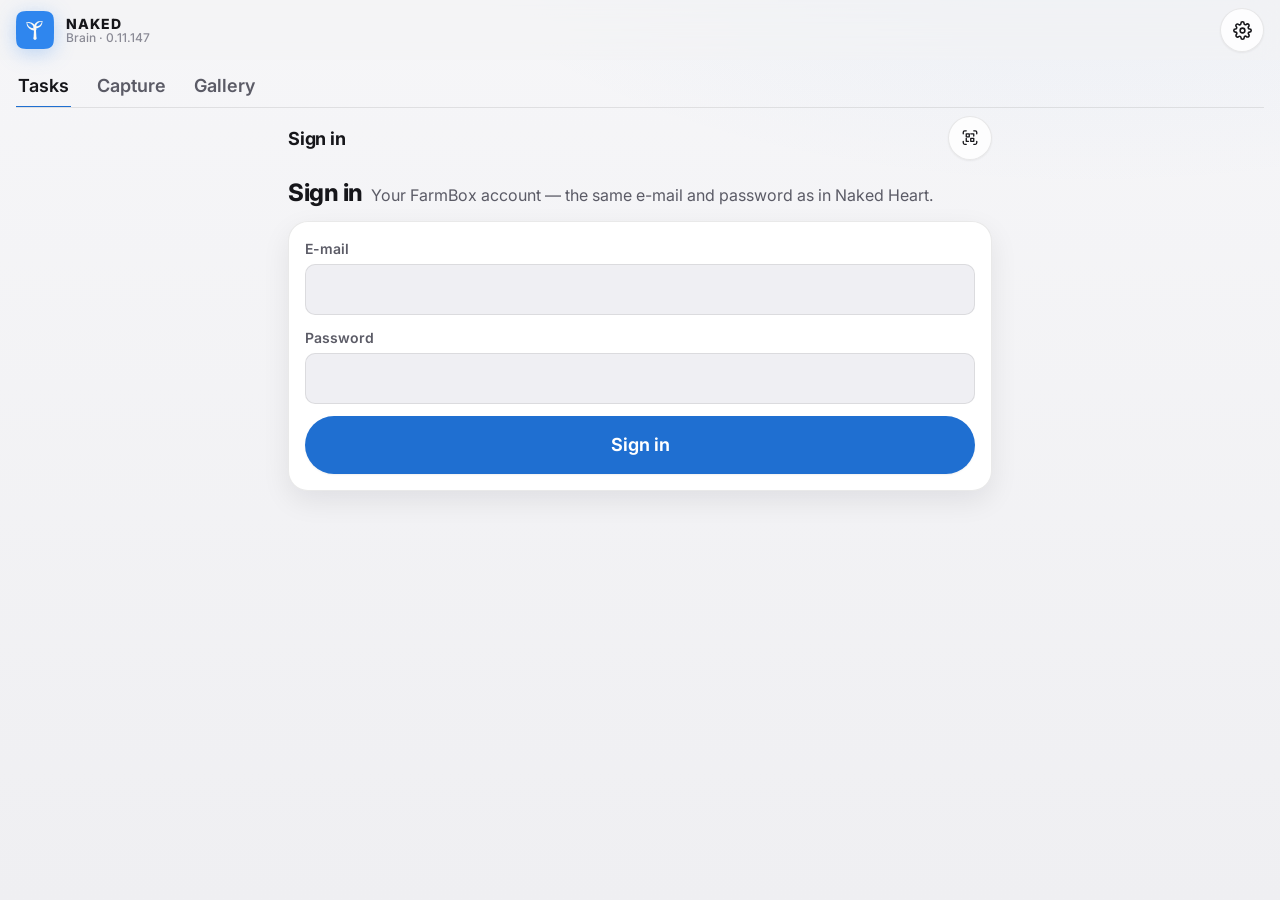
==== index.html @ 215f46be "Digital scouting names a zone by its number only: Zone 5, not Zone 5 · Grow bags · peppers Co-Author" ====
<!DOCTYPE html>
<html lang="en" data-theme="light">
<head>
  <meta charset="UTF-8">
  <meta name="viewport" content="width=device-width, initial-scale=1.0, maximum-scale=1.0, user-scalable=no, viewport-fit=cover">
  <meta name="theme-color" content="#f3f3f5" media="(prefers-color-scheme: light)">
  <meta name="theme-color" content="#0b0b0d" media="(prefers-color-scheme: dark)">
  <meta name="apple-mobile-web-app-capable" content="yes">
  <meta name="apple-mobile-web-app-status-bar-style" content="default">
  <meta name="apple-mobile-web-app-title" content="Naked Brain">
  <title>Naked Brain – Your day at the FarmBox</title>
  <link rel="preconnect" href="https://fonts.googleapis.com">
  <link rel="preconnect" href="https://fonts.gstatic.com" crossorigin>
  <link href="https://fonts.googleapis.com/css2?family=Inter:wght@300..700&display=swap" rel="stylesheet">
  <style>
    *, ::before, ::after { box-sizing: border-box; margin: 0; padding: 0; }

    :root {
      --text-xs: clamp(0.75rem, 0.7rem + 0.25vw, 0.875rem);
      --text-sm: clamp(0.875rem, 0.8rem + 0.35vw, 1rem);
      --text-base: clamp(1rem, 0.96rem + 0.25vw, 1.125rem);
      --text-lg: clamp(1.125rem, 1rem + 0.75vw, 1.5rem);
      --text-xl: clamp(1.5rem, 1.2rem + 1.25vw, 2.25rem);
      --space-1: 0.25rem; --space-2: 0.5rem; --space-3: 0.75rem;
      --space-4: 1rem; --space-5: 1.25rem; --space-6: 1.5rem;
      --space-8: 2rem; --space-10: 2.5rem; --space-12: 3rem; --space-16: 4rem;
      --radius-sm: 0.375rem; --radius-md: 0.5rem; --radius-lg: 0.75rem;
      --radius-xl: 1rem; --radius-full: 9999px;
      --font-body: 'Inter', system-ui, sans-serif;
      --transition: 180ms cubic-bezier(0.16, 1, 0.3, 1);
    }

    /* ═══ NAKED FARM UI v1 — shared design tokens ═══════════════════════════
       Same token block lives in the FarmBox SOP app (SOP-App/index.html). Keep in sync.
       Warm cream-to-ochre gradient ground, white rounded cards, black pill actions,
       blue (olive until 19 Nov 2026) = done/active, coral = recording/urgent, ink card = the one focus item.
       Since 0.11.33 these are Naked Heart's studio tokens (near-black / pale grey, graphite and white cards,
       the console's corners and state colours) with olive where the console has its orange. Since 19 Nov 2026 the accent is Naked Heart's blue (#1f6fd1 light,
       #4c9ffe dark), as in its new shell: tabs are words underlined in blue, a chosen item has a blue line. */
    :root, [data-theme="light"] {
      color-scheme: light;
      --radius-sm: 0.5rem; --radius-md: 0.625rem; --radius-lg: 1rem; --radius-xl: 1.25rem;
      --bg: #f3f3f5; --bg-end: #efeff2;
      --bg-grad: radial-gradient(1100px 480px at 85% -12%, rgba(31,111,209,0.06), transparent 62%), linear-gradient(180deg, #f6f6f8 0%, #efeff2 100%);
      --surface: #ffffff; --surface-2: #f8f8fa; --surface-raised: #ffffff; --surface-offset: #efeff3; --surface-dynamic: #e8e8ec; --glass: rgba(255,255,255,0.8);
      --border: rgba(17,17,20,0.09); --divider: rgba(17,17,20,0.07);
      --text: #16161a; --text-primary: #16161a; --text-muted: #5b5b66; --text-faint: #8a8a95; --text-inverse: #ffffff;
      --primary: #1f6fd1; --primary-hover: #1a5fb4; --primary-active: #164f96; --primary-highlight: rgba(31,111,209,0.11);   /* Naked Heart's blue (19 Nov 2026), 5.0:1 on white */
      --accent: #1f6fd1; --accent-soft: rgba(31,111,209,0.11); --coral: #e11d48; --coral-soft: rgba(225,29,72,0.10); --lavender-soft: rgba(37,99,235,0.10);
      --ink: #232328; --ink-text: #fafafa; --ink-muted: rgba(250,250,250,0.6);
      --success: #047857; --success-bg: rgba(5,150,105,0.11); --error: #e11d48; --error-bg: rgba(225,29,72,0.09); --warning: #b45309; --warning-bg: rgba(217,119,6,0.13);
      --shadow-sm: 0 1px 2px rgba(17,17,20,0.06); --shadow-md: 0 10px 28px rgba(17,17,20,0.08); --shadow-lg: 0 24px 60px rgba(17,17,20,0.16);
      --rec-pulse: rgba(225,29,72,0.30);
      /* task families, as on Naked Heart: Agriculture green, Maintenance blue, Office amber.
         The card's ground and a bar carry it, so the colour is never the only signal. */
      --fam-ag: #047857; --fam-ag-bg: rgba(5,150,105,0.10);
      --fam-mt: #1d4ed8; --fam-mt-bg: rgba(37,99,235,0.10);
      --fam-of: #b45309; --fam-of-bg: rgba(217,119,6,0.12);
    }
    [data-theme="dark"] {
      color-scheme: dark;
      --bg: #0b0b0d; --bg-end: #0a0a0c;
      --bg-grad: radial-gradient(1100px 480px at 85% -12%, rgba(76,159,254,0.07), transparent 62%), linear-gradient(180deg, #0d0d10 0%, #0a0a0c 100%);
      --surface: #161619; --surface-2: #1b1b1f; --surface-raised: #1b1b1f; --surface-offset: #202025; --surface-dynamic: #26262b; --glass: rgba(22,22,25,0.78);
      --border: rgba(255,255,255,0.07); --divider: rgba(255,255,255,0.06);
      --text: #f4f4f5; --text-primary: #f4f4f5; --text-muted: #a1a1aa; --text-faint: #6b6b74; --text-inverse: #0b0b0d;
      --primary: #4c9ffe; --primary-hover: #6cb0ff; --primary-active: #3a8ae6; --primary-highlight: rgba(76,159,254,0.14);
      --accent: #4c9ffe; --accent-soft: rgba(76,159,254,0.14); --coral: #f43f5e; --coral-soft: rgba(244,63,94,0.14); --lavender-soft: rgba(96,165,250,0.13);
      --ink: #232328; --ink-text: #fafafa; --ink-muted: rgba(250,250,250,0.6);
      --success: #34d399; --success-bg: rgba(52,211,153,0.13); --error: #fb7185; --error-bg: rgba(244,63,94,0.14); --warning: #fbbf24; --warning-bg: rgba(251,191,36,0.13);
      --shadow-sm: 0 1px 2px rgba(0,0,0,0.35); --shadow-md: 0 10px 28px rgba(0,0,0,0.45); --shadow-lg: 0 24px 60px rgba(0,0,0,0.6);
      --rec-pulse: rgba(244,63,94,0.35);
      --fam-ag: #34d399; --fam-ag-bg: rgba(52,211,153,0.12);
      --fam-mt: #7fb0ff; --fam-mt-bg: rgba(96,165,250,0.13);
      --fam-of: #fbbf24; --fam-of-bg: rgba(251,191,36,0.12);
    }
    @media (prefers-color-scheme: dark) {
      :root:not([data-theme]) {
        color-scheme: dark;
        --bg: #0b0b0d; --bg-end: #0a0a0c;
        --bg-grad: radial-gradient(1100px 480px at 85% -12%, rgba(76,159,254,0.07), transparent 62%), linear-gradient(180deg, #0d0d10 0%, #0a0a0c 100%);
        --surface: #161619; --surface-2: #1b1b1f; --surface-raised: #1b1b1f; --surface-offset: #202025; --surface-dynamic: #26262b; --glass: rgba(22,22,25,0.78);
        --border: rgba(255,255,255,0.07); --divider: rgba(255,255,255,0.06);
        --text: #f4f4f5; --text-primary: #f4f4f5; --text-muted: #a1a1aa; --text-faint: #6b6b74; --text-inverse: #0b0b0d;
        --primary: #4c9ffe; --primary-hover: #6cb0ff; --primary-active: #3a8ae6; --primary-highlight: rgba(76,159,254,0.14);
        --accent: #4c9ffe; --accent-soft: rgba(76,159,254,0.14); --coral: #f43f5e; --coral-soft: rgba(244,63,94,0.14); --lavender-soft: rgba(96,165,250,0.13);
        --ink: #232328; --ink-text: #fafafa; --ink-muted: rgba(250,250,250,0.6);
        --success: #34d399; --success-bg: rgba(52,211,153,0.13); --error: #fb7185; --error-bg: rgba(244,63,94,0.14); --warning: #fbbf24; --warning-bg: rgba(251,191,36,0.13);
        --shadow-sm: 0 1px 2px rgba(0,0,0,0.35); --shadow-md: 0 10px 28px rgba(0,0,0,0.45); --shadow-lg: 0 24px 60px rgba(0,0,0,0.6);
        --rec-pulse: rgba(244,63,94,0.35);
        --fam-ag: #34d399; --fam-ag-bg: rgba(52,211,153,0.12);
        --fam-mt: #7fb0ff; --fam-mt-bg: rgba(96,165,250,0.13);
        --fam-of: #fbbf24; --fam-of-bg: rgba(251,191,36,0.12);
      }
    }

    html { -webkit-font-smoothing: antialiased; text-rendering: optimizeLegibility; scroll-behavior: smooth; }
    body { min-height: 100dvh; font-family: var(--font-body); font-size: var(--text-base); color: var(--text); background: var(--bg); line-height: 1.6; display: flex; flex-direction: column; }
    img, svg { display: block; max-width: 100%; }
    button { cursor: pointer; background: none; border: none; font: inherit; color: inherit; }
    input, textarea, select { font: inherit; color: inherit; }
    a, button, input, textarea, select { transition: color var(--transition), background var(--transition), border-color var(--transition), box-shadow var(--transition), opacity var(--transition); }
    :focus-visible { outline: 2px solid var(--primary); outline-offset: 3px; border-radius: var(--radius-sm); }
    .sr-only { position: absolute; width: 1px; height: 1px; overflow: hidden; clip: rect(0,0,0,0); white-space: nowrap; }

    /* HEADER */
    header { position: sticky; top: 0; z-index: 100; background: var(--surface); border-bottom: 1px solid var(--border); padding: var(--space-3) var(--space-4); display: flex; align-items: center; justify-content: space-between; box-shadow: var(--shadow-sm); }
    .logo { display: flex; align-items: center; gap: var(--space-2); }
    .logo-icon { color: var(--primary); flex-shrink: 0; }
    /* the mark (0.11.31): the sprout drawn as a brush on a squircle (olive, blue since 19 Nov 2026), the tile and glyph in one svg */
    .nb-mark { width: 38px; height: 38px; display: block; filter: drop-shadow(0 4px 10px rgba(47,134,238,0.30)); }
    .nb-mark svg { width: 38px; height: 38px; display: block; }
    .logo-text { font-size: var(--text-lg); font-weight: 700; color: var(--text); letter-spacing: -0.02em; }
    .logo-text span { color: var(--primary); }
    .header-actions { display: flex; align-items: center; gap: var(--space-2); }
    .btn-icon { display: flex; align-items: center; justify-content: center; width: 44px; height: 44px; border-radius: var(--radius-md); color: var(--text-muted); background: transparent; }
    .btn-icon:hover { background: var(--surface-dynamic); color: var(--text); }
    .btn-icon:active { background: var(--surface-offset); }

    /* TABS */
    .tab-bar { display: flex; background: var(--surface); border-bottom: 1px solid var(--border); padding: 0 var(--space-2); overflow-x: auto; -webkit-overflow-scrolling: touch; scrollbar-width: none; flex-shrink: 0; }
    .tab-bar::-webkit-scrollbar { display: none; }
    .tab-btn { flex: 1; min-width: 64px; min-height: 44px; padding: var(--space-3) var(--space-2); font-size: var(--text-sm); font-weight: 600; color: var(--text-muted); border-bottom: 2px solid transparent; white-space: nowrap; text-align: center; border-radius: 0; }
    .tab-btn:hover { color: var(--text); background: var(--surface-dynamic); }
    .tab-btn.active { color: var(--primary); border-bottom-color: var(--primary); }

    /* MAIN */
    main { flex: 1; max-width: 640px; width: 100%; margin-inline: auto; padding: var(--space-6) var(--space-4) calc(var(--space-16) + var(--space-8)); }
    .section-label { font-size: var(--text-xs); font-weight: 600; text-transform: uppercase; letter-spacing: 0.08em; color: var(--text-muted); margin-bottom: var(--space-2); }

    /* RECORDER */
    .recorder-card { background: var(--surface); border-radius: var(--radius-xl); border: 1px solid var(--border); box-shadow: var(--shadow-sm); padding: var(--space-6); margin-bottom: var(--space-4); display: flex; flex-direction: column; align-items: center; gap: var(--space-4); }
    .recorder-btn-wrap { position: relative; }
    .record-btn { width: 80px; height: 80px; border-radius: var(--radius-full); background: var(--primary); color: var(--text-inverse); display: flex; align-items: center; justify-content: center; box-shadow: var(--shadow-md); transition: transform var(--transition), background var(--transition), box-shadow var(--transition); }
    .record-btn:hover { background: var(--primary-hover); transform: scale(1.05); box-shadow: var(--shadow-lg); }
    .record-btn:active { transform: scale(0.97); background: var(--primary-active); }
    .record-btn.recording { background: rgb(192,57,43); animation: pulse-ring 1.4s ease-out infinite; }
    @keyframes pulse-ring {
      0%   { box-shadow: 0 0 0 0 var(--rec-pulse), var(--shadow-md); }
      70%  { box-shadow: 0 0 0 18px transparent, var(--shadow-md); }
      100% { box-shadow: 0 0 0 0 transparent, var(--shadow-md); }
    }
    .recorder-timer { font-size: var(--text-xl); font-weight: 700; font-variant-numeric: tabular-nums; color: var(--primary); letter-spacing: -0.02em; display: none; }
    .recorder-timer.visible { display: block; }
    .recorder-status { font-size: var(--text-sm); color: var(--text-muted); text-align: center; min-height: 1.5em; }
    .gps-box { display: flex; flex-direction: column; align-items: center; margin-top: var(--space-2); }
    .gps-box [hidden] { display: none !important; }
    .gps-live { width: 100%; max-width: 360px; text-align: center; padding: var(--space-3); border: 1px solid var(--border); border-radius: var(--radius-lg); background: var(--surface-2); }
    .gps-acc { font-size: var(--text-xl); font-weight: 700; font-variant-numeric: tabular-nums; color: var(--text-muted); }
    .gps-acc.ok { color: var(--success); } .gps-acc.near { color: var(--warning); } .gps-acc.far { color: var(--error); }
    .gps-coords { font-size: var(--text-xs); color: var(--text-muted); min-height: 1.4em; font-variant-numeric: tabular-nums; }
    .gps-actions { display: flex; flex-wrap: wrap; justify-content: center; align-items: center; gap: var(--space-2); margin-top: var(--space-2); }
    .gps-target { font-size: var(--text-xs); color: var(--text-muted); display: flex; align-items: center; gap: 4px; }
    .gps-target select { font: inherit; padding: 2px 4px; border-radius: var(--radius-sm); border: 1px solid var(--border); background: var(--surface); color: var(--text); }
    #gpsSaveBtn:disabled { opacity: .45; }
    .gps-saved { display: flex; align-items: center; gap: var(--space-2); }
    .gps-stamp { font-size: var(--text-xs); color: var(--text-muted); text-decoration: none; }
    .gps-remove { min-height: 44px !important; padding: 0 var(--space-3) !important; }

    /* EDITABLE BOX */
    .editable-box-wrap { margin-bottom: var(--space-4); }
    .editable-box-header { display: flex; align-items: center; justify-content: space-between; margin-bottom: var(--space-2); }
    .editable-box-actions { display: flex; gap: var(--space-2); align-items: center; }
    .btn-copy { display: flex; align-items: center; gap: var(--space-1); padding: var(--space-1) var(--space-3); border-radius: var(--radius-full); background: var(--surface-offset); border: 1px solid var(--border); font-size: var(--text-xs); color: var(--text-muted); font-weight: 500; }
    .btn-copy:hover { background: var(--surface-dynamic); color: var(--text); }
    .btn-generate { display: flex; align-items: center; gap: var(--space-1); padding: var(--space-1) var(--space-3); border-radius: var(--radius-full); background: var(--primary-highlight); border: 1px solid color-mix(in oklch, var(--primary) 35%, transparent); font-size: var(--text-xs); color: var(--primary); font-weight: 600; }
    .btn-generate:hover { background: var(--primary); color: var(--text-inverse); }
    .btn-generate:disabled { opacity: 0.5; cursor: not-allowed; }
    .editable-textarea { width: 100%; background: var(--surface); border-radius: var(--radius-lg); border: 1px solid var(--border); padding: var(--space-3) var(--space-4); font-size: var(--text-sm); color: var(--text); resize: vertical; min-height: 80px; line-height: 1.65; font-family: var(--font-body); }
    .editable-textarea:focus { border-color: var(--primary); outline: none; box-shadow: 0 0 0 3px color-mix(in oklch, var(--primary) 18%, transparent); }
    .editable-textarea::placeholder { color: var(--text-faint); font-style: italic; }
    .editable-textarea.transcript-ta { font-family: SFMono-Regular, Consolas, monospace; font-size: var(--text-xs); line-height: 1.7; background: var(--surface-offset); }
    .editable-textarea.summary-ta { min-height: 100px; }
    .transcribing-bar { display: flex; align-items: center; gap: var(--space-2); font-size: var(--text-xs); color: var(--primary); padding: var(--space-2) var(--space-4); background: var(--primary-highlight); border-radius: var(--radius-md); margin-bottom: var(--space-2); border: 1px solid color-mix(in oklch, var(--primary) 25%, transparent); }
    .groq-badge { display: inline-flex; align-items: center; gap: 4px; font-size: var(--text-xs); color: var(--text-faint); margin-left: auto; font-style: italic; }
    .summary-generating { display: flex; align-items: center; gap: var(--space-2); font-size: var(--text-xs); color: var(--text-muted); padding: var(--space-2) 0; }
    .dot-spin { width: 14px; height: 14px; border: 2px solid transparent; border-top-color: var(--primary); border-radius: 50%; animation: spin 0.8s linear infinite; flex-shrink: 0; }
    @keyframes spin { to { transform: rotate(360deg); } }
    @keyframes slideUp { from { transform: translateY(20px); opacity: 0; } to { transform: translateY(0); opacity: 1; } }

    /* TEXTAREA */
    .text-area-wrap { margin-bottom: var(--space-4); }
    textarea { width: 100%; background: var(--surface); border-radius: var(--radius-lg); border: 1px solid var(--border); padding: var(--space-3) var(--space-4); font-size: var(--text-base); color: var(--text); resize: vertical; min-height: 100px; line-height: 1.6; }
    textarea:focus { border-color: var(--primary); box-shadow: 0 0 0 3px color-mix(in oklch, var(--primary) 20%, transparent); outline: none; }
    textarea::placeholder { color: var(--text-faint); }

    /* MEDIA */
    .media-wrap { margin-bottom: var(--space-4); }
    .media-actions { display: flex; gap: var(--space-2); margin-bottom: var(--space-3); flex-wrap: wrap; }
    .btn-attach { display: flex; align-items: center; gap: var(--space-2); padding: var(--space-2) var(--space-4); border-radius: var(--radius-full); background: var(--surface); border: 1px solid var(--border); font-size: var(--text-sm); color: var(--text-muted); font-weight: 500; }
    .btn-attach:hover { background: var(--surface-dynamic); color: var(--text); border-color: var(--primary); }
    .btn-attach:active { background: var(--primary-highlight); }
    .video-link-row { display: flex; gap: var(--space-2); margin-top: var(--space-2); }
    .video-link-row input { flex: 1; background: var(--surface); border: 1px solid var(--border); border-radius: var(--radius-md); padding: var(--space-2) var(--space-3); font-size: var(--text-sm); }
    .video-link-row input:focus { border-color: var(--primary); outline: none; }
    .media-previews { display: grid; grid-template-columns: repeat(auto-fill, minmax(80px, 1fr)); gap: var(--space-2); }
    .media-thumb { position: relative; aspect-ratio: 1; border-radius: var(--radius-md); overflow: hidden; background: var(--surface-offset); border: 1px solid var(--border); }
    .media-thumb img, .media-thumb video { width: 100%; height: 100%; object-fit: cover; }
    .remove-media { position: absolute; top: var(--space-1); right: var(--space-1); width: 20px; height: 20px; border-radius: var(--radius-full); background: rgba(0,0,0,0.55); color: #fff; font-size: 12px; display: flex; align-items: center; justify-content: center; }
    /* the ✕ looks the same (20 px); what takes the tap is the 44 px corner of the picture round it */
    .remove-media::after { content: ''; position: absolute; top: -4px; right: -4px; bottom: -20px; left: -20px; }
    .video-thumb-inner { position: relative; width: 100%; height: 100%; background: #111; display: flex; align-items: center; justify-content: center; flex-direction: column; gap: 3px; }
    .video-play-overlay { position: absolute; inset: 0; display: flex; align-items: center; justify-content: center; background: rgba(0,0,0,0.38); pointer-events: none; }
    .video-duration { position: absolute; bottom: 3px; right: 5px; font-size: 9px; color: #fff; background: rgba(0,0,0,0.55); padding: 1px 4px; border-radius: 3px; font-variant-numeric: tabular-nums; pointer-events: none; }
    .video-link-thumb { display: flex; align-items: center; justify-content: center; font-size: 9px; color: var(--text-faint); text-align: center; padding: 4px; word-break: break-all; height: 100%; background: var(--surface-offset); }
    .compress-label { position: absolute; top: 3px; left: 3px; font-size: 9px; font-weight: 700; color: #fff; background: rgba(0,0,0,0.65); padding: 1px 4px; border-radius: 3px; pointer-events: none; letter-spacing: 0.02em; }
    .compress-label.done { background: rgba(11,117,102,0.85); }
    .ct-web { background: var(--primary); color: var(--text-inverse); }
    .ct-web.inactive { background: rgba(0,0,0,0.5); color: rgba(255,255,255,0.4); }
    .ct-orig { background: rgba(0,0,0,0.5); color: rgba(255,255,255,0.4); }
    .ct-orig.active { background: var(--warning); color: #fff; }

    /* TAGS */
    .tags-wrap { margin-bottom: var(--space-4); }
    .tags-preset { display: flex; flex-wrap: wrap; gap: var(--space-2); margin-bottom: var(--space-3); }
    .tag-chip { padding: var(--space-1) var(--space-3); border-radius: var(--radius-full); font-size: var(--text-xs); font-weight: 500; cursor: pointer; background: var(--surface-offset); color: var(--text-muted); border: 1px solid var(--border); user-select: none; }
    .tag-chip:hover { background: var(--primary-highlight); border-color: var(--primary); color: var(--primary); }
    .tag-chip.selected { background: var(--primary); color: var(--text-inverse); border-color: var(--primary); }
    .tag-custom-row { display: flex; gap: var(--space-2); }
    .tag-custom-row input { flex: 1; background: var(--surface); border: 1px solid var(--border); border-radius: var(--radius-md); padding: var(--space-2) var(--space-3); font-size: var(--text-sm); }
    .tag-custom-row input:focus { border-color: var(--primary); outline: none; }
    .btn-sm { padding: var(--space-2) var(--space-3); border-radius: var(--radius-md); background: var(--surface-dynamic); color: var(--text); font-size: var(--text-sm); font-weight: 500; border: 1px solid var(--border); }
    .btn-sm:hover { background: var(--primary-highlight); color: var(--primary); border-color: var(--primary); }
    .selected-tags { display: flex; flex-wrap: wrap; gap: var(--space-2); margin-top: var(--space-2); min-height: 28px; }
    .selected-tag { display: flex; align-items: center; gap: var(--space-1); padding: var(--space-1) var(--space-2); border-radius: var(--radius-full); background: var(--primary-highlight); color: var(--primary); font-size: var(--text-xs); font-weight: 500; border: 1px solid color-mix(in oklch, var(--primary) 30%, transparent); }
    .selected-tag button { display: flex; align-items: center; color: inherit; opacity: 0.7; }
    .selected-tag button:hover { opacity: 1; }

    /* TAB FIELDS */
    .tab-fields-wrap { margin-bottom: var(--space-4); display: flex; flex-direction: column; gap: var(--space-4); }
    .tab-field-text { width: 100%; background: var(--surface); border: 1px solid var(--border); border-radius: var(--radius-md); padding: var(--space-2) var(--space-3); font-size: var(--text-sm); color: var(--text); font-family: var(--font-body); resize: vertical; }
    .tab-field-text:focus { border-color: var(--primary); outline: none; box-shadow: 0 0 0 3px color-mix(in oklch, var(--primary) 18%, transparent); }
    .priority-row { display: flex; align-items: center; gap: var(--space-2); margin-bottom: var(--space-2); }
    .priority-row:last-child { margin-bottom: 0; }
    .priority-tag { flex: none; min-width: 2.2rem; text-align: center; font-size: var(--text-xs); font-weight: 700; color: var(--text-inverse); background: var(--primary); border-radius: var(--radius-md); padding: var(--space-2) var(--space-2); }

    /* CONFIG */
    .config-toggle { display: flex; align-items: center; justify-content: space-between; padding: var(--space-3) var(--space-4); background: var(--surface); border-radius: var(--radius-lg); border: 1px solid var(--border); font-size: var(--text-sm); font-weight: 500; color: var(--text-muted); margin-bottom: var(--space-2); cursor: pointer; width: 100%; }
    .config-toggle:hover { background: var(--surface-dynamic); color: var(--text); }
    .config-toggle svg { transition: transform var(--transition); }
    .config-toggle.open svg { transform: rotate(180deg); }
    .config-panel { background: var(--surface); border-radius: var(--radius-lg); border: 1px solid var(--border); padding: var(--space-4); margin-bottom: var(--space-4); display: none; }
    .config-panel.open { display: block; }
    .config-section-title { font-size: var(--text-xs); font-weight: 700; text-transform: uppercase; letter-spacing: 0.1em; color: var(--text-faint); margin-bottom: var(--space-3); margin-top: var(--space-1); }
    .config-field { margin-bottom: var(--space-3); }
    .config-field:last-child { margin-bottom: 0; }
    .config-field label { display: block; font-size: var(--text-xs); font-weight: 600; text-transform: uppercase; letter-spacing: 0.07em; color: var(--text-muted); margin-bottom: var(--space-1); }
    .config-field input { width: 100%; background: var(--surface-offset); border: 1px solid var(--border); border-radius: var(--radius-md); padding: var(--space-2) var(--space-3); font-size: var(--text-sm); font-family: SFMono-Regular, Consolas, monospace; }
    .config-field input:focus { border-color: var(--primary); outline: none; }
    .config-field input::placeholder { color: var(--text-faint); font-style: italic; font-family: var(--font-body); }
    .config-hint { font-size: var(--text-xs); color: var(--text-faint); margin-top: var(--space-1); }
    .config-hint a { color: var(--primary); text-decoration: none; }
    .config-hint a:hover { text-decoration: underline; }
    .config-divider { height: 1px; background: var(--divider); margin: var(--space-4) 0; }
    .config-saved-badge { display: inline-flex; align-items: center; gap: 4px; font-size: var(--text-xs); color: var(--success); font-weight: 500; opacity: 0; transition: opacity 0.4s; }
    .config-saved-badge.show { opacity: 1; }
    .config-clear-btn { font-size: var(--text-xs); color: var(--error); background: none; border: none; cursor: pointer; text-decoration: underline; padding: 0; }
    .config-clear-btn:hover { opacity: 0.75; }
    .test-ok { color: var(--success); }
    .test-err { color: var(--error); }

    /* ENTRIES */
    .entries-section { margin-top: var(--space-8); }
    .entries-list { display: flex; flex-direction: column; gap: var(--space-3); }
    .entry-card { background: var(--surface); border: 1px solid var(--border); border-radius: var(--radius-lg); padding: var(--space-4); box-shadow: var(--shadow-sm); }
    .entry-meta { font-size: var(--text-xs); color: var(--text-faint); margin-bottom: var(--space-2); }
    .entry-text { font-size: var(--text-sm); color: var(--text); margin-bottom: var(--space-2); line-height: 1.55; }
    .entry-tags { display: flex; flex-wrap: wrap; gap: var(--space-1); margin-bottom: var(--space-2); }
    .entry-tag { padding: 2px var(--space-2); border-radius: var(--radius-full); font-size: var(--text-xs); background: var(--primary-highlight); color: var(--primary); }
    .entry-status { font-size: var(--text-xs); font-weight: 600; }
    .entry-status.sent { color: var(--success); }
    .entry-status.pending { color: var(--warning); }
    .entry-status.failed { color: var(--error); }
    .empty-log { text-align: center; padding: var(--space-10) var(--space-4); color: var(--text-faint); font-size: var(--text-sm); }

    /* SUBMIT */
    .submit-area { position: fixed; bottom: 0; left: 0; right: 0; z-index: 99; padding: var(--space-4); background: linear-gradient(to top, var(--bg) 70%, transparent); }
    .submit-inner { max-width: 640px; margin-inline: auto; }
    .btn-submit { width: 100%; padding: var(--space-4); border-radius: var(--radius-xl); background: var(--primary); color: var(--text-inverse); font-size: var(--text-base); font-weight: 600; letter-spacing: -0.01em; box-shadow: var(--shadow-md); display: flex; align-items: center; justify-content: center; gap: var(--space-2); }
    .btn-submit:hover { background: var(--primary-hover); box-shadow: var(--shadow-lg); }
    .btn-submit:active { background: var(--primary-active); transform: scale(0.99); }
    .btn-submit:disabled { opacity: 0.55; cursor: not-allowed; transform: none; }

    /* TOAST */
    /* Wraps rather than clipping: error toasts now carry a real reason (rate
       limit, unreachable server, Groq's own message) instead of one short line. */
    /* width:max-content is load-bearing — with only `left:50%` set, a wrapping
       box shrink-fits to the space from the midpoint to the right edge (half the
       screen). max-content lets it size to the text, capped by max-width. */
    .toast { position: fixed; bottom: calc(var(--space-16) + var(--space-10)); left: 50%; transform: translateX(-50%) translateY(20px); width: max-content; max-width: min(90vw, 30rem); padding: var(--space-3) var(--space-5); border-radius: var(--radius-xl); font-size: var(--text-sm); font-weight: 500; box-shadow: var(--shadow-lg); z-index: 200; opacity: 0; transition: opacity 0.3s, transform 0.3s; pointer-events: none; white-space: normal; text-align: center; overflow-wrap: anywhere; }
    .toast.show { opacity: 1; transform: translateX(-50%) translateY(0); }
    .toast.success { background: var(--success-bg); color: var(--success); }
    .toast.error { background: var(--error-bg); color: var(--error); }
    .toast.info { background: var(--primary-highlight); color: var(--primary); }

    @media (min-width: 600px) { .recorder-card { padding: var(--space-8); } }
    @media (prefers-reduced-motion: reduce) { *, ::before, ::after { animation-duration: 0.01ms !important; transition-duration: 0.01ms !important; } }

    /* PASSWORD GATE */
    #passwordGate {
      position: fixed; inset: 0; z-index: 10000;
      background: var(--bg);
      display: flex; align-items: center; justify-content: center;
      padding: var(--space-6);
      animation: fadeIn 200ms ease-out;
    }
    #passwordGate.hidden { display: none; }
    @keyframes fadeIn { from { opacity: 0; } to { opacity: 1; } }
    .pw-card {
      width: 100%; max-width: 340px;
      background: var(--surface);
      border: 1px solid var(--border);
      border-radius: var(--radius-xl);
      padding: var(--space-8);
      display: flex; flex-direction: column; gap: var(--space-5);
      box-shadow: var(--shadow-lg);
    }
    .pw-input-wrap { position: relative; }
    .pw-input-wrap input {
      width: 100%;
      padding: var(--space-3) 2.8rem var(--space-3) var(--space-4);
      border: 1px solid var(--border);
      border-radius: var(--radius-md);
      background: var(--surface-raised);
      color: var(--text);
      font-size: var(--text-base);
      font-family: var(--font-body);
      outline: none;
      transition: border-color var(--transition), box-shadow var(--transition);
    }
    .pw-input-wrap input:focus { border-color: var(--primary); box-shadow: 0 0 0 3px color-mix(in oklch, var(--primary) 20%, transparent); }
    .pw-eye-btn {
      position: absolute; right: var(--space-3); top: 50%; transform: translateY(-50%);
      background: none; border: none; color: var(--text-faint); cursor: pointer;
      font-size: 1rem; padding: 4px; line-height: 1;
    }
    .pw-error { font-size: var(--text-xs); color: #e53e3e; text-align: center; }
    .pw-unlock-btn {
      width: 100%; padding: var(--space-3);
      background: var(--primary); color: var(--text-inverse);
      border: none; border-radius: var(--radius-md);
      font-size: var(--text-base); font-weight: 700; cursor: pointer;
      transition: background var(--transition);
    }
    .pw-unlock-btn:hover { background: var(--primary-hover); }
    .pw-unlock-btn:disabled { opacity: 0.6; cursor: not-allowed; }

    /* ═══ NAKED FARM UI v1 — component skin (overrides the rules above) ═════ */
    body { background: var(--bg); line-height: 1.5; }
    body::before { content: ''; position: fixed; inset: 0; z-index: -1; background: var(--bg-grad); }
    header { border-bottom: none; box-shadow: none; padding: calc(env(safe-area-inset-top) + var(--space-2)) var(--space-4) var(--space-2);
      background: color-mix(in srgb, var(--bg) 55%, transparent); -webkit-backdrop-filter: blur(16px); backdrop-filter: blur(16px); }
    .logo-icon { color: var(--text); }
    .logo-text { font-size: var(--text-base); font-weight: 700; }
    .logo-text span { color: var(--text); font-weight: 800; }
    .btn-icon { width: 44px; height: 44px; border-radius: 50%; background: var(--glass); border: 1px solid var(--border); color: var(--text); box-shadow: var(--shadow-sm); }
    .btn-icon:hover { background: var(--surface); color: var(--text); }
    #authorBtn { border-radius: var(--radius-full) !important; min-height: 36px; padding: 0 var(--space-4) !important; }

    /* Tabs: which Notion database this capture goes to. Since 19 Nov 2026 words, the open one underlined in blue,
       as Naked Heart's tool bar (they were pill chips) */
    .tab-bar { background: transparent; border-bottom: 1px solid var(--border); padding: 0 var(--space-4); margin-bottom: var(--space-2); gap: var(--space-5); }
    .tab-btn { flex: 0 0 auto; min-width: 0; min-height: 44px; padding: 0 2px; border-radius: 0; border: 0; border-bottom: 2px solid transparent; margin-bottom: -1px;
      background: transparent; color: var(--text-muted); font-weight: 600; box-shadow: none; }
    .tab-btn:hover { background: transparent; color: var(--text); }
    .tab-btn.active { background: transparent; color: var(--text); border-bottom-color: var(--accent); }

    main { padding-top: var(--space-2); }
    .hero { margin: var(--space-2) 0 var(--space-5); }
    .hero h1 { font-size: clamp(1.9rem, 1.4rem + 2.2vw, 2.5rem); font-weight: 750; letter-spacing: -0.035em; line-height: 1.08; }
    .hero p { color: var(--text-muted); margin-top: var(--space-2); font-size: var(--text-base); }
    .section-label { font-size: var(--text-sm); font-weight: 650; text-transform: none; letter-spacing: -0.01em; color: var(--text); }

    /* Cards */
    .recorder-card, .entry-card, .config-panel { border-radius: var(--radius-xl); border: 1px solid var(--border); box-shadow: var(--shadow-md); background: var(--surface); }
    .record-btn { background: var(--primary); color: var(--text-inverse); box-shadow: var(--shadow-lg); }
    .record-btn:hover { background: var(--primary-hover); }
    .record-btn:active { background: var(--primary-active); }
    .record-btn.recording { background: var(--coral); color: #fff; }
    .recorder-timer { color: var(--text); font-size: 2.25rem; }
    .recorder-status { font-size: var(--text-sm); }

    /* Text boxes: bigger, calmer, easier to read outdoors */
    .editable-textarea, textarea { border-radius: var(--radius-lg); background: var(--surface); font-size: var(--text-base); line-height: 1.55; box-shadow: var(--shadow-sm); }
    .editable-textarea.transcript-ta { font-family: var(--font-body); font-size: var(--text-sm); background: var(--surface); }
    .editable-textarea:focus, textarea:focus { border-color: var(--primary); box-shadow: 0 0 0 3px color-mix(in srgb, var(--primary) 18%, transparent); }
    #noteTitle { min-height: 48px; border-radius: var(--radius-md) !important; background: var(--surface) !important; font-size: var(--text-base) !important; }

    /* Pills */
    .btn-copy, .btn-generate, .btn-attach, .btn-sm, .tag-chip { border-radius: var(--radius-full); min-height: 40px; padding: 0 var(--space-4); font-weight: 600; }   /* 40 px: a thumb, a glove */
    .btn-copy { background: var(--surface); color: var(--text); }
    .btn-generate { background: var(--accent); color: var(--text-inverse); border: none; }
    .btn-generate:hover { background: var(--primary); color: var(--text-inverse); }
    .transcribing-bar { background: var(--lavender-soft); color: var(--text); border: none; border-radius: var(--radius-full); }
    .groq-badge { color: var(--text-muted); }
    .tag-chip { display: inline-flex; align-items: center; background: var(--glass); color: var(--text); font-size: var(--text-sm); }
    .tag-chip:hover { background: var(--surface); border-color: var(--border); color: var(--text); }
    .tag-chip.selected { background: var(--accent-soft); border-color: var(--accent); color: var(--text); box-shadow: inset 0 0 0 1px var(--accent); }
    .selected-tag { background: var(--accent-soft); color: var(--text); border: 1px solid var(--accent); border-radius: var(--radius-full); padding: var(--space-1) var(--space-3); }
    .priority-tag { background: var(--ink); color: var(--ink-text); border-radius: var(--radius-full); }
    .tab-field-text, .tag-custom-row input, .video-link-row input { border-radius: var(--radius-md); min-height: 44px; font-size: var(--text-base); }

    /* Config */
    .config-toggle { border-radius: var(--radius-full); background: var(--glass); color: var(--text); min-height: 48px; box-shadow: var(--shadow-sm); }
    .config-toggle:hover { background: var(--surface); color: var(--text); }

    /* Log of sent notes */
    .entry-tag { background: var(--lavender-soft); color: var(--text); }
    .entry-status { display: inline-block; padding: 2px 10px; border-radius: var(--radius-full); }
    .entry-status.sent { background: var(--success-bg); color: var(--success); }
    .entry-status.pending { background: var(--warning-bg); color: var(--warning); }
    .entry-status.failed { background: var(--coral); color: #fff; }

    /* Send */
    .submit-area { background: linear-gradient(to top, var(--bg-end) 55%, transparent); padding-bottom: calc(env(safe-area-inset-bottom) + var(--space-3)); }
    .btn-submit { border-radius: var(--radius-full); min-height: 58px; background: var(--primary); color: var(--text-inverse); box-shadow: var(--shadow-lg); font-weight: 650; }
    .btn-submit:hover { background: var(--primary-hover); }

    /* Toast */
    .toast { border-radius: var(--radius-full); background: var(--ink); color: var(--ink-text); font-weight: 600; }
    .toast.success { background: var(--accent); color: var(--text-inverse); }
    .toast.error { background: var(--coral); color: #fff; }
    .toast.info { background: var(--ink); color: var(--ink-text); }

    /* Password gate */
    #passwordGate { background: var(--bg-grad); }
    .pw-card { border-radius: 28px; border: none; }
    .pw-input-wrap input { border-radius: var(--radius-md); min-height: 48px; background: var(--surface-offset); }
    .pw-unlock-btn { border-radius: var(--radius-full); min-height: 52px; }

    /* SETTINGS PAGE */
    .logo { gap: var(--space-3); }
    .logo-words { display: inline-flex; flex-direction: column; line-height: 1.1; }
    .logo-beta { font-size: 11px; font-style: italic; font-weight: 500; color: var(--text-muted); letter-spacing: 0.01em; }
    /* 0.11.33: the wordmark of Naked Heart's rail — NAKED, bold capitals, the app's name small underneath */
    .logo-text { font-size: 0.875rem; font-weight: 800; letter-spacing: 0.08em; text-transform: uppercase; color: var(--text); }
    .logo-beta { font-size: 0.75rem; font-style: normal; font-weight: 500; color: var(--text-faint); letter-spacing: 0; }
    #settingsPage { position: fixed; inset: 0; z-index: 500; overflow-y: auto; -webkit-overflow-scrolling: touch; background: var(--bg-grad); }
    #settingsPage.hidden { display: none; }
    .settings-head { position: sticky; top: 0; z-index: 2; display: flex; align-items: center; gap: var(--space-3); padding: calc(env(safe-area-inset-top) + var(--space-2)) var(--space-4) var(--space-2);
      background: color-mix(in srgb, var(--bg) 55%, transparent); -webkit-backdrop-filter: blur(16px); backdrop-filter: blur(16px); }
    .settings-body { max-width: 640px; margin: 0 auto; padding: var(--space-2) var(--space-4) calc(env(safe-area-inset-bottom) + var(--space-8)); }
    .set-select { font: inherit; font-size: var(--text-sm); color: var(--text); background: var(--surface-offset); border: 1px solid var(--border); border-radius: var(--radius-md); padding: 6px 10px; max-width: 60%; }
    .set-title { display: flex; align-items: center; gap: var(--space-2); font-size: 1.15rem; font-weight: 700; letter-spacing: -0.02em; margin: var(--space-5) 0 var(--space-2); }
    .set-group { background: var(--surface); border: 1px solid var(--border); border-radius: var(--radius-xl); box-shadow: var(--shadow-md); padding: var(--space-4); }
    .set-row { display: flex; align-items: center; justify-content: space-between; gap: var(--space-3); min-height: 48px; }
    .set-row + .set-row { border-top: 1px solid var(--divider); }
    .segmented { display: flex; gap: 4px; padding: 4px; background: var(--surface-offset); border-radius: var(--radius-full); }
    .segmented button { flex: 1; min-height: 42px; border-radius: var(--radius-full); font-weight: 650; font-size: var(--text-sm); color: var(--text-muted); }
    .segmented button[aria-pressed="true"] { background: var(--accent-soft); color: var(--text); box-shadow: inset 0 0 0 2px var(--accent); }   /* a blue line, not a fill (19 Nov 2026) */
    .lock-badge { font-size: var(--text-xs); font-weight: 650; padding: 2px 10px; border-radius: var(--radius-full); background: var(--coral-soft); color: var(--error); letter-spacing: 0; }
    .lock-badge.open { background: var(--success-bg); color: var(--success); }
    #settingsPage .config-panel { border: none; box-shadow: none; padding: 0; margin: 0; background: transparent; }
    .toast { z-index: 600; }
    /* Update popup: keep the -50% centring during the slide-in (slideUp overrode it). */
    @keyframes nbPopIn { from { opacity: 0; transform: translate(-50%, -12px); } to { opacity: 1; transform: translate(-50%, 0); } }

    /* APP TABS: Tasks / Capture / Gallery. Since 19 Nov 2026 words, the open one underlined in blue, as Naked Heart's
       tabs (they were a pill bar with the open one filled) */
    .app-tabs { display: flex; gap: var(--space-6); margin: var(--space-1) var(--space-4) 0; padding: 0; background: transparent; border: 0; border-bottom: 1px solid var(--border);
      border-radius: 0; box-shadow: none; overflow-x: auto; scrollbar-width: none; }
    .app-tabs::-webkit-scrollbar { display: none; }
    .app-tab { flex: 0 0 auto; min-height: 44px; padding: 0 2px; border-radius: 0; border-bottom: 2px solid transparent; margin-bottom: -1px;
      font-weight: 600; font-size: var(--text-base); color: var(--text-muted); white-space: nowrap; }
    .app-tab:hover { color: var(--text); }
    .app-tab.active { background: transparent; color: var(--text); border-bottom-color: var(--accent); }
    .app-view { display: none; }
    /* 0.11.117: nothing is ever wider than the phone (clip makes no scroll box, so the sticky bars still stick) */
    html { overflow-x: hidden; -webkit-text-size-adjust: 100%; text-size-adjust: 100%; }
    body { overflow-x: clip; max-width: 100vw; touch-action: pan-x pan-y; }
    #viewFarmbox .fb-sendall { flex: none; }
    /* the sign-in screen is only the sign-in: no Force send, no refresh, no name button */
    #viewFarmbox:has(#fb-auth:not(.hidden)) .fb-sendall, #viewFarmbox:has(#fb-auth:not(.hidden)) #fb-sync { display: none; }
    body.mode-sop:has(#fb-auth:not(.hidden)) #authorBtn { visibility: hidden; }
    body.mode-sop #viewSop { display: block; }
    body:not(.mode-capture) .tab-bar, body:not(.mode-capture) #main-content, body:not(.mode-capture) .submit-area { display: none; }

    /* AUTHOR DIALOG */
    #authorGate { position: fixed; inset: 0; z-index: 10001; background: var(--bg-grad); display: flex; align-items: center; justify-content: center; padding: var(--space-6); }
    #authorGate.hidden, #authorGateCancel.hidden { display: none; }
    #authorGateCancel { min-height: 44px; border-radius: var(--radius-full); font-weight: 600; color: var(--text-muted); }

    /* ═══ SoP (FarmBox SOP) — scoped to the SoP tab ═══ */
    #viewSop img { display: block; max-width: 100%; height: auto; }
    #viewSop button { cursor: pointer; background: none; border: none; font: inherit; color: inherit; }
    #viewSop input, #viewSop textarea, #viewSop select { font: inherit; color: inherit; }
    #viewSop :focus-visible { outline: 2px solid var(--primary); outline-offset: 2px; }
    #viewSop .hidden { display: none !important; }
    #viewSop .sop-bar, #viewFarmbox .sop-bar, #viewGallery .sop-bar { position: sticky; top: 0; z-index: 50; padding: calc(env(safe-area-inset-top) + var(--space-2)) var(--space-4) var(--space-2); display: flex; align-items: center; gap: var(--space-2); background: color-mix(in srgb, var(--bg) 55%, transparent); -webkit-backdrop-filter: blur(16px); backdrop-filter: blur(16px); }
    #viewSop .hdr-title, #viewFarmbox .hdr-title, #viewGallery .hdr-title { flex: 1; min-width: 0; font-weight: 700; font-size: var(--text-base); letter-spacing: -0.01em; white-space: nowrap; overflow: hidden; text-overflow: ellipsis; }
    #viewSop .hdr-title span { font-weight: 800; }
    #viewSop .btn-icon, #viewFarmbox .btn-icon, #viewGallery .btn-icon { display: inline-flex; align-items: center; justify-content: center; min-width: 44px; height: 44px; padding: 0 var(--space-3); border-radius: var(--radius-full); background: var(--glass); border: 1px solid var(--border); color: var(--text); font-size: 1.15rem; box-shadow: var(--shadow-sm); }
    #viewSop .btn-icon:hover { background: var(--surface); }
    #viewSop .btn-icon:disabled { opacity: 0.35; cursor: not-allowed; }
    #viewSop .net-pill { font-size: var(--text-xs); font-weight: 650; padding: 4px 12px; border-radius: var(--radius-full); background: var(--coral); color: #fff; white-space: nowrap; }
    #viewSop .sop-main, #viewFarmbox .sop-main, #viewGallery .sop-main { max-width: 46rem; margin: 0 auto; padding: var(--space-2) var(--space-4) calc(env(safe-area-inset-bottom) + 7rem); }
    #viewSop .hero { margin: var(--space-3) 0 var(--space-5); }
    #viewSop .hero h1 { font-size: clamp(1.9rem, 1.4rem + 2.2vw, 2.5rem); font-weight: 750; letter-spacing: -0.035em; line-height: 1.08; }
    #viewSop .hero p { color: var(--text-muted); margin-top: var(--space-2); font-size: var(--text-base); }
    #viewSop .sec-head { display: flex; align-items: center; justify-content: space-between; gap: var(--space-2); margin: var(--space-6) 0 var(--space-3); }
    #viewSop .sec-head h2 { font-size: 1.3rem; font-weight: 650; letter-spacing: -0.02em; }
    #viewSop .lbl, #viewSop .field label { display: block; font-size: var(--text-sm); font-weight: 650; color: var(--text-muted); margin-bottom: var(--space-2); }
    #viewSop .hint { font-size: var(--text-sm); color: var(--text-muted); margin-top: var(--space-1); }
    #viewSop .btn, #viewFarmbox .btn { display: inline-flex; align-items: center; justify-content: center; gap: var(--space-2); min-height: 48px; padding: var(--space-2) var(--space-5); border-radius: var(--radius-full); font-weight: 650; font-size: var(--text-sm); background: var(--surface); color: var(--text); border: 1px solid var(--border); box-shadow: var(--shadow-sm); }
    #viewSop .btn:hover, #viewFarmbox .btn:hover { background: var(--surface-2); }
    #viewSop .btn:disabled, #viewFarmbox .btn:disabled { opacity: 0.45; cursor: not-allowed; }
    #viewSop .btn-primary, #viewFarmbox .btn-primary { background: var(--primary); color: var(--text-inverse); border-color: transparent; }
    #viewSop .btn-primary:hover, #viewFarmbox .btn-primary:hover { background: var(--primary-hover); }
    #viewSop .btn-danger, #viewFarmbox .btn-danger { background: var(--coral-soft); color: var(--error); border-color: transparent; }
    #viewSop .btn-block, #viewFarmbox .btn-block { width: 100%; }
    #viewSop .btn-lg, #viewFarmbox .btn-lg { min-height: 58px; font-size: var(--text-base); }
    #viewSop .btn-sm, #viewFarmbox .btn-sm { min-height: 38px; padding: var(--space-1) var(--space-4); font-size: var(--text-sm); }
    #viewSop .btn-row, #viewFarmbox .btn-row { display: flex; gap: var(--space-2); flex-wrap: wrap; }
    #viewSop .btn-row > .btn, #viewFarmbox .btn-row > .btn { flex: 1; }
    #viewSop .round { width: 44px; height: 44px; min-width: 44px; padding: 0; border-radius: 50%; display: inline-flex; align-items: center; justify-content: center; background: var(--surface); border: 1px solid var(--border); color: var(--text); font-size: 1.1rem; flex-shrink: 0; }
    #viewSop .round.light { background: #fff; color: #121212; border: none; width: 52px; height: 52px; }
    #viewSop .field { margin-bottom: var(--space-4); }
    #viewSop .input { width: 100%; min-height: 48px; padding: var(--space-2) var(--space-4); background: var(--surface); border: 1px solid var(--border); border-radius: var(--radius-md); font-size: 16px; }
    #viewSop input[type="search"].input { border-radius: var(--radius-full); background: var(--glass); box-shadow: var(--shadow-sm); }
    #viewSop textarea.input { resize: vertical; line-height: 1.5; }
    #viewSop .input:focus { outline: none; border-color: var(--primary); box-shadow: 0 0 0 3px color-mix(in srgb, var(--primary) 18%, transparent); }
    #viewSop .search-wrap { position: sticky; top: calc(env(safe-area-inset-top) + 60px); z-index: 10; padding: var(--space-1) 0 0; }
    #viewSop .chips { display: flex; gap: var(--space-2); overflow-x: auto; padding: var(--space-3) 0 var(--space-2); scrollbar-width: none; }
    #viewSop .chips::-webkit-scrollbar { display: none; }
    #viewSop .chip { flex-shrink: 0; min-height: 40px; padding: var(--space-1) var(--space-4); border-radius: var(--radius-full); font-size: var(--text-sm); font-weight: 650; background: var(--glass); border: 1px solid var(--border); color: var(--text); }
    #viewSop .chip.active { background: var(--accent-soft); border-color: var(--accent); color: var(--text); box-shadow: inset 0 0 0 1px var(--accent); }
    #viewSop .card { display: block; width: 100%; text-align: left; background: var(--surface); border: 1px solid var(--border); border-radius: var(--radius-xl); padding: var(--space-4) var(--space-4); margin-bottom: var(--space-3); box-shadow: var(--shadow-md); color: inherit; text-decoration: none; }
    #viewSop button.card:active, #viewSop a.card:active { transform: scale(0.99); }
    #viewSop .sop-card { display: flex; gap: var(--space-3); align-items: center; }
    #viewSop .sc-icon { width: 52px; height: 52px; border-radius: 50%; background: var(--surface-offset); display: flex; align-items: center; justify-content: center; font-size: 1.55rem; flex-shrink: 0; }
    #viewSop .sc-body { flex: 1; min-width: 0; }
    #viewSop .card-title { font-weight: 650; font-size: var(--text-base); line-height: 1.3; }
    #viewSop .card-note { font-size: var(--text-sm); color: var(--text-muted); margin-top: 2px; display: -webkit-box; -webkit-line-clamp: 2; -webkit-box-orient: vertical; overflow: hidden; }
    #viewSop .meta { display: flex; gap: var(--space-2); flex-wrap: wrap; margin-top: var(--space-2); font-size: var(--text-xs); color: var(--text-muted); align-items: center; }
    #viewSop .badge { font-size: var(--text-xs); font-weight: 650; padding: 3px 11px; border-radius: var(--radius-full); background: var(--surface-dynamic); color: var(--text); white-space: nowrap; }
    #viewSop .badge.Approved, #viewSop .badge.Completed { background: var(--success-bg); color: var(--success); }
    #viewSop .badge.Draft, #viewSop .badge.Partial { background: var(--warning-bg); color: var(--warning); }
    #viewSop .badge.InReview { background: var(--lavender-soft); color: var(--text); }
    #viewSop .badge.Aborted, #viewSop .badge.coral { background: var(--coral); color: #fff; }
    #viewSop .badge.lime { background: var(--accent); color: var(--text-inverse); }
    #viewSop .empty { text-align: center; color: var(--text-muted); padding: var(--space-8) var(--space-4); }
    #viewSop .banner { border-radius: var(--radius-lg); padding: var(--space-3) var(--space-4); margin-bottom: var(--space-3); font-size: var(--text-sm); display: flex; gap: var(--space-3); align-items: center; font-weight: 500; }
    #viewSop .banner.warn { background: var(--warning-bg); color: var(--warning); }
    #viewSop .banner.info { background: var(--lavender-soft); color: var(--text); }
    #viewSop .banner .btn { min-height: 38px; margin-left: auto; flex-shrink: 0; }
    #viewSop .ink-card { background: var(--ink); color: var(--ink-text); border-radius: var(--radius-xl); padding: var(--space-4) var(--space-5); box-shadow: var(--shadow-lg); margin-bottom: var(--space-3); }
    #viewSop .ink-card .ink-top { display: flex; gap: var(--space-3); align-items: center; }
    #viewSop .ink-card .ink-title { font-size: 1.2rem; font-weight: 650; line-height: 1.25; flex: 1; min-width: 0; }
    #viewSop .ink-card .ink-sub { color: var(--ink-muted); font-size: var(--text-sm); margin-top: 2px; }
    #viewSop .ink-track { height: 10px; border-radius: var(--radius-full); background: rgba(255,255,255,0.14); overflow: hidden; margin-top: var(--space-3); }
    #viewSop .ink-fill { height: 100%; background: var(--accent); border-radius: var(--radius-full); transition: width 250ms; }
    #viewSop .bottom-bar { position: fixed; left: 0; right: 0; bottom: 0; z-index: 40; padding: var(--space-4) var(--space-4) calc(env(safe-area-inset-bottom) + var(--space-3)); background: linear-gradient(to top, var(--bg-end) 55%, transparent); }
    #viewSop .bottom-bar > div { max-width: 46rem; margin: 0 auto; }
    #viewSop .bottom-bar .btn { box-shadow: var(--shadow-lg); }
    #viewSop .sop-head h1 { font-size: clamp(1.75rem, 1.3rem + 2vw, 2.25rem); font-weight: 750; line-height: 1.12; letter-spacing: -0.03em; margin: var(--space-2) 0 var(--space-3); }
    #viewSop .sop-head .note { color: var(--text-muted); font-size: var(--text-base); margin-top: var(--space-3); }
    #viewSop #sop-view > .doc { background: var(--surface); border: 1px solid var(--border); border-radius: var(--radius-xl); padding: var(--space-5) var(--space-5); box-shadow: var(--shadow-md); }
    #viewSop .doc, #viewFarmbox .doc { margin-top: var(--space-4); overflow-wrap: anywhere; line-height: 1.6; }
    #viewSop .doc > * + *, #viewFarmbox .doc > * + * { margin-top: var(--space-3); }
    #viewSop .doc > :first-child, #viewFarmbox .doc > :first-child { margin-top: 0; }
    #viewSop .doc h2 { font-size: 1.35rem; margin-top: var(--space-6); line-height: 1.25; letter-spacing: -0.02em; }
    #viewSop .doc h3 { font-size: 1.15rem; margin-top: var(--space-5); }
    #viewSop .doc h4 { font-size: 1.02rem; margin-top: var(--space-4); }
    #viewSop .doc ul, #viewSop .doc ol { padding-left: 1.5rem; }
    #viewSop .doc li + li { margin-top: var(--space-2); }
    #viewSop .doc li::marker { font-weight: 700; }
    #viewSop .doc li > .kids { margin-top: var(--space-1); }
    #viewSop .doc .todo { display: flex; gap: var(--space-2); align-items: flex-start; }
    #viewSop .doc .todo .box { flex-shrink: 0; width: 1.15rem; height: 1.15rem; margin-top: 0.25rem; border: 2px solid var(--text-faint); border-radius: 6px; }
    #viewSop .doc .todo .box.on { background: var(--accent); border-color: var(--accent); }
    #viewSop .doc .callout { display: flex; gap: var(--space-3); background: var(--lavender-soft); border-radius: var(--radius-lg); padding: var(--space-3) var(--space-4); }
    #viewSop .doc .callout.warn { background: var(--coral-soft); }
    #viewSop .doc .callout .ic { font-size: 1.25rem; line-height: 1.4; }
    #viewSop .doc .callout > div > * + * { margin-top: var(--space-2); }
    #viewSop .doc blockquote { border-left: 3px solid var(--text); padding-left: var(--space-3); color: var(--text-muted); }
    #viewSop .doc hr { border: none; border-top: 1px solid var(--divider); margin: var(--space-5) 0; }
    #viewSop .doc code { font-family: ui-monospace, Consolas, monospace; font-size: 0.9em; background: var(--surface-dynamic); padding: 1px 6px; border-radius: 6px; }
    #viewSop .doc pre { background: var(--surface-dynamic); padding: var(--space-3); border-radius: var(--radius-md); overflow-x: auto; font-size: var(--text-sm); }
    #viewSop .doc a { color: inherit; text-decoration: underline; text-underline-offset: 2px; }
    #viewSop .doc figure img { border-radius: var(--radius-lg); }
    #viewSop .doc figcaption { font-size: var(--text-xs); color: var(--text-muted); margin-top: var(--space-1); }
    #viewSop .doc .tbl-wrap { overflow-x: auto; border: 1px solid var(--border); border-radius: var(--radius-md); }
    #viewSop .doc table { border-collapse: collapse; width: 100%; font-size: var(--text-sm); }
    #viewSop .doc td { border: 1px solid var(--border); padding: var(--space-2) var(--space-3); vertical-align: top; min-width: 7rem; }
    #viewSop .doc tr.th td { font-weight: 650; background: var(--surface-offset); }
    #viewSop .doc details summary { cursor: pointer; font-weight: 600; }
    #viewSop .doc details > .kids { margin-top: var(--space-2); padding-left: var(--space-4); }
    #viewSop .doc .unsupported { font-size: var(--text-xs); color: var(--text-faint); font-style: italic; }
    #viewSop .c-red { color: #d44c47; }
    #viewSop .c-blue { color: #337ea9; }
    #viewSop .c-green { color: #448361; }
    #viewSop .c-orange { color: #d9730d; }
    #viewSop .c-purple { color: #9065b0; }
    #viewSop .c-gray { color: var(--text-muted); }
    #viewSop .c-yellow { color: #cb912f; }
    #viewSop .c-pink { color: #c14c8a; }
    #viewSop .c-brown { color: #9f6b53; }
    #viewSop .progress { position: sticky; top: calc(env(safe-area-inset-top) + 60px); z-index: 10; margin: var(--space-2) 0 var(--space-3); background: var(--ink); color: var(--ink-text); border-radius: var(--radius-xl); padding: var(--space-3) var(--space-5) var(--space-4); box-shadow: var(--shadow-lg); }
    #viewSop .progress-track { height: 10px; background: rgba(255,255,255,0.14); border-radius: var(--radius-full); overflow: hidden; margin-top: var(--space-2); order: 2; }
    #viewSop .progress-fill { height: 100%; background: var(--accent); border-radius: var(--radius-full); transition: width 250ms; }
    #viewSop .progress { display: flex; flex-direction: column; }
    #viewSop .progress-label { display: flex; justify-content: space-between; align-items: baseline; gap: var(--space-2); order: 1; }
    #viewSop .progress-label span:first-child { font-size: 1.35rem; font-weight: 750; letter-spacing: -0.02em; }
    #viewSop .progress-label span:last-child { font-size: var(--text-xs); color: var(--ink-muted); text-align: right; }
    #viewSop .run-section { font-size: 1.25rem; font-weight: 700; letter-spacing: -0.02em; margin: var(--space-6) 0 var(--space-3); }
    #viewSop .step { background: var(--surface); border: 1px solid var(--border); border-radius: var(--radius-xl); margin-bottom: var(--space-3); overflow: hidden; box-shadow: var(--shadow-md); transition: background var(--transition); }
    #viewSop .step.done { background: var(--accent); border-color: transparent; color: var(--text-inverse); }
    #viewSop .step-main { display: flex; gap: var(--space-3); width: 100%; text-align: left; padding: var(--space-4) var(--space-4); min-height: 64px; align-items: flex-start; font-size: var(--text-base); line-height: 1.45; }
    #viewSop .step-check { flex-shrink: 0; width: 34px; height: 34px; border-radius: 50%; border: 2.5px solid var(--text-faint); display: flex; align-items: center; justify-content: center; font-weight: 800; color: transparent; }
    #viewSop .step.done .step-check { background: var(--text-inverse); border-color: var(--text-inverse); color: var(--accent); }
    #viewSop .step-num { font-weight: 800; margin-right: 2px; }
    #viewSop .step-time { font-size: var(--text-xs); font-weight: 700; margin-top: var(--space-1); color: rgba(18,18,18,0.7); }
    #viewSop .step-extra { padding: 0 var(--space-4) var(--space-4) calc(var(--space-4) + 34px + var(--space-3)); }
    #viewSop .step-extra .doc { margin-top: 0; font-size: var(--text-sm); }
    #viewSop .step.done .step-extra .doc, #viewSop .step.done .step-extra .doc * { color: var(--text-inverse); }
    #viewSop .step-tools { display: flex; gap: var(--space-2); margin-top: var(--space-2); }
    #viewSop .step.done .step-tools .btn { background: rgba(255,255,255,0.55); color: #121212; border-color: transparent; }
    #viewSop .step-note { margin-top: var(--space-2); }
    #viewSop .info-card { display: flex; gap: var(--space-3); background: var(--coral-soft); color: var(--text); border-radius: var(--radius-lg); padding: var(--space-3) var(--space-4); margin-bottom: var(--space-3); font-size: var(--text-sm); font-weight: 500; }
    #viewSop .info-card.soft { background: var(--lavender-soft); }
    #viewSop .ed-item { background: var(--surface); border: 1px solid var(--border); border-radius: var(--radius-lg); padding: var(--space-2) var(--space-3); margin-bottom: var(--space-2); box-shadow: var(--shadow-sm); }
    #viewSop .ed-item.changed { box-shadow: inset 4px 0 0 var(--primary), var(--shadow-sm); }
    #viewSop .ed-item.locked { background: var(--surface-offset); }
    #viewSop .ed-bar { display: flex; gap: var(--space-1); align-items: center; margin-bottom: var(--space-1); }
    #viewSop .ed-bar select { min-height: 34px; padding: 0 var(--space-2); font-size: var(--text-xs); font-weight: 650; background: var(--surface-offset); border: 1px solid var(--border); border-radius: var(--radius-full); color: var(--text); max-width: 11rem; }
    #viewSop .ed-bar .sp { flex: 1; }
    #viewSop .ed-bar .btn-icon { min-width: 34px; height: 34px; padding: 0; font-size: 0.95rem; box-shadow: none; }
    #viewSop .ed-text { width: 100%; border: none; background: transparent; resize: none; font-size: 16px; line-height: 1.45; padding: var(--space-1) 0; min-height: 2.2em; overflow: hidden; }
    #viewSop .ed-text:focus { outline: none; }
    #viewSop .ed-text.h { font-weight: 700; font-size: 1.15rem; }
    #viewSop .ed-kids { font-size: var(--text-xs); color: var(--text-muted); }
    #viewSop .ed-locked-label { font-size: var(--text-sm); color: var(--text-muted); font-style: italic; }
    #viewSop .ed-add { display: flex; gap: var(--space-2); flex-wrap: wrap; margin: var(--space-3) 0; }
    #viewSop .ed-img { max-height: 200px; border-radius: var(--radius-md); }
    #viewSop .overlay { position: fixed; inset: 0; z-index: 150; background: rgba(10,10,12,0.45); display: flex; align-items: flex-end; justify-content: center; }
    #viewSop .sheet { background: var(--surface); width: 100%; max-width: 32rem; max-height: 90dvh; overflow-y: auto; border-radius: 28px 28px 0 0; padding: var(--space-3) var(--space-5) calc(env(safe-area-inset-bottom) + var(--space-5)); box-shadow: var(--shadow-lg); }
    #viewSop .sheet::before { content: ''; display: block; width: 40px; height: 5px; border-radius: 3px; background: var(--surface-dynamic); margin: 0 auto var(--space-4); }
    @media (min-width: 600px) {
    #viewSop .overlay { align-items: center; }
    #viewSop .sheet { border-radius: 28px; }
    }
    #viewSop .sheet h2 { font-size: 1.4rem; font-weight: 700; letter-spacing: -0.02em; margin-bottom: var(--space-2); }
    #viewSop .sheet p { color: var(--text-muted); font-size: var(--text-base); margin-bottom: var(--space-4); }
    #viewSop .spinner { width: 18px; height: 18px; border: 2.5px solid currentColor; border-top-color: transparent; border-radius: 50%; animation: spin 0.8s linear infinite; display: inline-block; }
    #viewSop .loading { display: flex; gap: var(--space-3); align-items: center; justify-content: center; color: var(--text-muted); padding: var(--space-8); }
    #viewSop .preview-box { max-height: 40dvh; overflow-y: auto; white-space: pre-wrap; font-size: var(--text-xs); background: var(--surface); border: 1px solid var(--border); border-radius: var(--radius-md); padding: var(--space-3); }
    #viewSop .sop-bar, #viewFarmbox .sop-bar, #viewGallery .sop-bar { position: static; padding: var(--space-2) var(--space-4) 0; background: transparent; -webkit-backdrop-filter: none; backdrop-filter: none; max-width: 46rem; margin: 0 auto; }
    #viewSop .sop-main, #viewFarmbox .sop-main, #viewGallery .sop-main { padding-top: var(--space-1); }

    /* Tasks dashboard: checklists per family */
    #viewSop .dash { margin-bottom: var(--space-2); }
    #viewSop .dash-top { display: flex; align-items: center; justify-content: space-between; gap: var(--space-3); flex-wrap: wrap; margin-bottom: var(--space-3); }
    #viewSop .dash-period { min-height: 44px; padding: 0 var(--space-4); border-radius: var(--radius-md); border: 1px solid var(--border); background: var(--surface); color: var(--text); font-weight: 600; font-size: var(--text-sm); }
    #viewSop .dash-range { font-size: var(--text-sm); color: var(--text-muted); }
    #viewSop .dash-panel { background: var(--accent-soft); border-radius: var(--radius-xl); padding: var(--space-4); }
    #viewSop .dash-intro { font-size: var(--text-sm); color: var(--text); margin-bottom: var(--space-3); }
    #viewSop .dash-cards { display: grid; grid-template-columns: repeat(auto-fit, minmax(150px, 1fr)); gap: var(--space-3); }
    #viewSop .dash-card { position: relative; background: var(--surface); border-radius: var(--radius-lg); padding: var(--space-4) var(--space-3) var(--space-3); text-align: center; box-shadow: var(--shadow-sm); }
    #viewSop .dash-go { position: absolute; top: 4px; right: 4px; width: 36px; height: 36px; border-radius: 50%; color: var(--text-faint); font-size: 1rem; }
    #viewSop .dash-go:hover { color: var(--text); background: var(--surface-offset); }
    #viewSop .dash-nums { display: flex; justify-content: center; align-items: center; gap: var(--space-3); font-size: 2.2rem; font-weight: 700; line-height: 1.1; font-variant-numeric: tabular-nums; }
    #viewSop .dash-nums .n-ok { color: var(--text); }
    #viewSop .dash-nums .n-open { color: var(--text-muted); }
    #viewSop .dash-sep { width: 1.5px; height: 1.8rem; background: var(--border); }
    #viewSop .dash-bar { height: 8px; border-radius: var(--radius-full); background: var(--surface-dynamic); margin: var(--space-2) var(--space-1) 0; overflow: hidden; }
    #viewSop .dash-fill { height: 100%; border-radius: var(--radius-full); background: var(--accent); transition: width 300ms; }
    #viewSop .dash-title { font-weight: 700; margin-top: var(--space-2); }
    #viewSop .dash-sub { display: flex; justify-content: center; gap: var(--space-2); font-size: var(--text-xs); color: var(--text-muted); margin-top: 2px; }
    #viewSop .dash-note { font-size: var(--text-xs); color: var(--text-muted); margin-top: var(--space-3); }
    #viewSop .dash-note:empty { display: none; }
    #viewSop .dash-legend { display: none; justify-content: center; gap: var(--space-2); font-size: var(--text-xs); color: var(--text-muted); margin-top: var(--space-2); }
    @media (max-width: 440px) {
      #viewSop .dash-panel { padding: var(--space-3); }
      #viewSop .dash-cards { grid-template-columns: repeat(3, 1fr); gap: var(--space-2); }
      #viewSop .dash-card { padding: 1.9rem var(--space-1) var(--space-3); }
      #viewSop .dash-go { width: 28px; height: 28px; top: 2px; right: 2px; font-size: 0.85rem; }
      #viewSop .dash-nums { font-size: 1.6rem; gap: var(--space-2); }
      #viewSop .dash-sep { height: 1.3rem; }
      #viewSop .dash-bar { height: 6px; }
      #viewSop .dash-title { font-size: 0.8rem; line-height: 1.25; }
      #viewSop .dash-sub { display: none; }
      #viewSop .dash-legend { display: flex; }
    }

    /* Capture box: voice, photo and video side by side */
    .capture-card { gap: var(--space-3); }
    .cap-row { display: flex; justify-content: center; align-items: flex-start; gap: var(--space-5); width: 100%; }
    .cap-item { display: flex; flex-direction: column; align-items: center; gap: var(--space-2); }
    .record-btn.cap-btn { width: 68px; height: 68px; }
    .record-btn.cap-btn svg { width: 28px; height: 28px; }
    .cap-label { font-size: var(--text-xs); font-weight: 600; color: var(--text-muted); }
    .capture-card .media-previews { width: 100%; }
    .capture-card .media-previews:empty { display: none; }
    /* Compact capture: small buttons on each section's title line */
    .capture-card { padding: var(--space-4) var(--space-4) var(--space-3); }
    .editable-box-wrap { margin-bottom: var(--space-3); }
    .editable-box-header { flex-wrap: nowrap; gap: var(--space-2); }
    .editable-box-header .section-label { white-space: nowrap; }
    .editable-box-actions { gap: 4px; flex-wrap: nowrap; justify-content: flex-end; flex-shrink: 0; }
    /* 40 px high (was 32); the width is as it was, so the title line of each box still holds on one line at 360 px */
    .editable-box-actions .btn-copy, .editable-box-actions .btn-generate { min-height: 40px; padding: 0 8px; font-size: 12px; gap: 3px; white-space: nowrap; }
    .editable-box-actions svg { width: 11px; height: 11px; }
    @media (max-width: 320px) { .editable-box-header { flex-wrap: wrap; } }   /* tiny screens: let the buttons drop below */
    .editable-textarea { min-height: 72px; }
    /* ── FarmBox cloud Tasks ─────────────────────────────────────────────── */
    #viewFarmbox .hidden { display: none !important; }
    #viewFarmbox .net-pill { font-size: 11px; font-weight: 700; padding: 4px 10px; border-radius: var(--radius-full);
      background: var(--coral-soft); color: var(--coral); }
    #viewFarmbox .spin { animation: fb-spin 1s linear infinite; }
    @keyframes fb-spin { to { transform: rotate(360deg); } }
    @media (prefers-reduced-motion: reduce) { #viewFarmbox .spin { animation: none; } }
    /* Gallery tab (0.11.144): only in FarmBox mode; its view shows with the tab */
    body:not(.src-cloud) .app-tab[data-mode="gallery"] { display: none; }
    body.mode-gallery.src-cloud #viewGallery { display: block; }
    #viewGallery .hidden { display: none !important; }
    #viewGallery .gl-add { display: flex; gap: var(--space-2); margin-top: var(--space-3); }
    #viewGallery .gl-add .fb-btn { flex: 1; min-height: 52px; font-weight: 700; }
    #viewGallery .gl-draft { background: var(--surface); border: 1px solid var(--border); border-radius: var(--radius-lg); box-shadow: var(--shadow-sm); padding: var(--space-3); margin-top: var(--space-3); }
    #viewGallery .gl-strip { display: flex; gap: 10px; overflow-x: auto; padding: 6px 6px 8px 0; }
    #viewGallery .gl-th { position: relative; flex: none; width: 84px; height: 84px; }
    #viewGallery .gl-th img { width: 100%; height: 100%; object-fit: cover; border-radius: var(--radius-md); display: block; background: var(--surface-offset); }
    #viewGallery .gl-th button { position: absolute; top: -6px; right: -6px; width: 28px; height: 28px; border-radius: 50%; border: 2px solid var(--surface); background: var(--ink); color: var(--ink-text); font-weight: 800; line-height: 1; }
    #viewGallery .gl-tags { display: flex; flex-wrap: wrap; gap: 6px; margin: var(--space-2) 0; }
    #viewGallery .gl-note { width: 100%; min-height: 0; font-size: var(--text-sm); padding: 8px 10px; border-radius: var(--radius-md); background: var(--surface-offset); box-shadow: none; resize: none; }
    #viewGallery .gl-send { background: var(--accent); border-color: var(--accent); color: var(--text-inverse); font-weight: 800; min-height: 48px; flex: 1; }
    #viewGallery .gl-send:disabled, #viewGallery .gl-add .fb-btn:disabled { opacity: .5; }
    #viewGallery .gl-head { margin: var(--space-5) 0 var(--space-2); }
    #viewGallery .gl-row { cursor: default; flex-wrap: wrap; }
    #viewGallery .gl-row .fb-actions { flex: 1 0 100%; }
    #viewGallery .gl-row img, #viewGallery .gl-row .gl-ph { width: 56px; height: 56px; flex: none; border-radius: 8px; object-fit: cover; }
    #viewGallery .gl-bad { color: var(--error); }
    #viewGallery .gl-grid { display: grid; grid-template-columns: repeat(auto-fill, minmax(140px, 1fr)); gap: var(--space-3); }
    #viewGallery .gl-tile { min-width: 0; padding: 0; background: none; border: 0; text-align: left; font: inherit; color: var(--text); cursor: pointer; }
    #viewGallery .gl-tile img, #viewGallery .gl-ph { display: block; width: 100%; aspect-ratio: 1; object-fit: cover; border-radius: var(--radius-md); background: var(--surface-offset); }
    #viewGallery .gl-ph { display: flex; align-items: center; justify-content: center; color: var(--text-faint); }
    #viewGallery .gl-tile .fb-chip { display: inline-block; margin-top: 6px; }
    #viewGallery .gl-tile .fb-meta { overflow-wrap: anywhere; }
    #viewGallery .gl-clip { display: -webkit-box; -webkit-line-clamp: 2; -webkit-box-orient: vertical; overflow: hidden; }
    body.mode-sop.src-cloud #viewSop { display: none; }
    body.mode-sop.src-cloud #viewFarmbox { display: block; }
    #viewFarmbox .field { margin-bottom: var(--space-3); }
    #viewFarmbox .field label { display:block; font-size: var(--text-xs); font-weight:600; color: var(--text-muted); margin-bottom: 4px; }
    #viewFarmbox .field input { width:100%; font:inherit; padding:10px 12px; border:1px solid var(--border);
      border-radius: var(--radius-md); background: var(--surface-offset); color: var(--text); }
    /* the week header earns one line, not a quarter of the screen */
    #viewFarmbox .hero { margin: var(--space-2) 0 var(--space-3);
      display:flex; align-items:baseline; gap: var(--space-2); flex-wrap:wrap; }
    #viewFarmbox .hero h1 { font-size: var(--text-lg); font-weight:750; letter-spacing:-0.02em; }
    #viewFarmbox .hero p { margin:0; color: var(--text-muted); font-size: var(--text-sm); }
    .fb-day { margin-top: var(--space-4); }
    .fb-slot { font-size: 11px; font-weight: 700; letter-spacing: .08em; text-transform: uppercase; color: var(--text-muted);
      padding: 10px 0 4px; margin-top: 4px; }
    .fb-slot.pm { border-top: 2px solid var(--accent, #1f6fd1); color: var(--accent, #1f6fd1); }
    .fb-who { margin: var(--space-3) 0; display:flex; gap: var(--space-2); }
    /* the clock (0.11.38): in and out from the phone, offline through the outbox */
    .fb-clock:empty { display: none; }
    .fb-clock { display:flex; align-items:center; gap: var(--space-3); margin: var(--space-2) 0; padding: 10px 14px;
      border-radius: 14px; background: var(--surface); border: 1px solid var(--border); }
    .fb-clock.on { border-color: var(--success, #2e7d32); background: color-mix(in srgb, var(--success, #2e7d32) 10%, var(--surface)); }
    .fb-clock .fb-clock-text { flex: 1; min-width: 0; font-size: var(--text-sm); }
    .fb-clock .fb-clock-text b { display:block; font-size: var(--text-base); }
    .fb-clock .fb-clock-dot { width: 10px; height: 10px; border-radius: 50%; background: var(--text-muted); flex: none; }
    .fb-clock.on .fb-clock-dot { background: var(--success, #2e7d32); box-shadow: 0 0 0 4px color-mix(in srgb, var(--success, #2e7d32) 25%, transparent); }
    .fb-who > * { flex: 1; min-width: 0; }
    /* sister units (0.11.37): one heading per unit inside the day, in the unit's colour */
    .fb-unit { display:flex; align-items:center; gap: 8px; margin: var(--space-3) 0 2px; padding: 6px 10px;
      border-radius: 10px; background: color-mix(in srgb, var(--u, var(--text-muted)) 14%, transparent);
      border-left: 4px solid var(--u, var(--text-muted)); font-weight: 700; font-size: var(--text-sm); }
    .fb-unit .fb-ubadge { font-size: 11px; font-weight: 800; letter-spacing: .04em; color: #fff; background: var(--u, #888);
      border-radius: 6px; padding: 2px 6px; }
    .fb-unit .fb-ucount { margin-left: auto; font-weight: 600; color: var(--text-muted); font-size: 12px; }
    .fb-who-sel { width:100%; font-size: var(--text-base); padding: 10px 12px; border-radius: 12px;
      border: 1px solid var(--border); background: var(--surface); color: var(--text); font-weight: 600; }
    .fb-slot.any { border-top: 1px dashed var(--border); }
    .fb-day h2 { font-size: var(--text-sm); text-transform: uppercase; letter-spacing:.08em;
      color: var(--text-muted); margin: 0 0 var(--space-2); font-weight: 700; }
    .fb-card { display:flex; align-items:center; gap: var(--space-3); width:100%; text-align:left;
      background: var(--surface); border:1px solid var(--border); border-left:6px solid var(--border);
      border-radius: var(--radius-md);
      padding: var(--space-2) var(--space-3); margin-bottom: 6px; cursor:pointer;
      font: inherit; color: var(--text); box-shadow: var(--shadow-sm); }
    .fb-card:active { transform: scale(.995); }
    .fb-card.done { opacity:.5; }
    /* the whole greenhouse (0.11.122): not a zone and not a task — the accent's own colour, a dashed edge */
    .fb-card.fb-gh { border-left-color: var(--primary); border-style: dashed; border-left-style: solid; box-shadow: none; margin-bottom: var(--space-3); }
    /* swipe (0.11.27): the card slides over a band saying what the swipe does */
    .fb-swipe { position:relative; margin-bottom: 6px; border-radius: var(--radius-md); }
    .fb-swipe > .fb-card { margin-bottom: 0; position:relative; z-index:1; touch-action: pan-y; }
    .fb-swipe.moving > .fb-card { transition:none; }
    .fb-swipe > .fb-card { transition: transform .18s ease; }
    .fb-swipe-bg { position:absolute; inset:0; border-radius: var(--radius-md); display:none; align-items:center;
      padding: 0 16px; font-weight:800; font-size: var(--text-sm); }
    .fb-swipe-bg.left { background: var(--accent); color: var(--text-inverse); justify-content:flex-start; }
    .fb-swipe-bg.right { background: var(--coral); color:#fff; justify-content:flex-end; }
    .fb-swipe.to-right .fb-swipe-bg.left, .fb-swipe.to-left .fb-swipe-bg.right { display:flex; }
    .fb-chip.skip { background: var(--coral-soft); color: var(--coral); }
    .fb-undo { position:fixed; left:12px; right:12px; top:calc(env(safe-area-inset-top) + 10px); z-index:1500; display:none; align-items:center; gap:12px;
      padding:12px 14px; border-radius: var(--radius-md); background: var(--ink); color: var(--ink-text); box-shadow: var(--shadow-lg);
      font-size: var(--text-sm); }
    .fb-undo.show { display:flex; animation: fb-undo-in .18s ease-out; }
    @keyframes fb-undo-in { from { transform: translateY(-12px); opacity: 0; } to { transform: none; opacity: 1; } }
    @media (prefers-reduced-motion: reduce) { .fb-undo.show { animation: none; } }
    .fb-sc-notraps { display: flex; align-items: center; gap: 10px; flex-wrap: wrap; margin: 8px 0; }
    .fb-dim { opacity: 0.4; pointer-events: none; }
    .fb-auto-view { display: flex; align-items: center; gap: 8px; width: 100%; padding: 4px; border: 1px solid var(--border); border-radius: var(--radius-md);
      background: var(--surface); color: var(--text-muted); font: inherit; font-size: var(--text-xs); text-align: left; cursor: pointer; }
    .fb-auto-view img { height: 72px; width: auto; border-radius: 6px; flex: none; }
    .fb-auto-view.ok { border-color: var(--success, #2e7d32); color: var(--success, #2e7d32); }
    .fb-sizecheck { max-height: 94vh; overflow: auto; }
    .fb-sizecheck-img { display: block; width: 100%; max-height: 62vh; object-fit: contain; border-radius: var(--radius-md); background: #000; margin: 8px 0; }
    .fb-sizecheck-img.picking { outline: 3px dashed var(--accent, #1f6fd1); cursor: crosshair; }
    .fb-sizecheck-sizes { display: flex; flex-wrap: wrap; gap: 6px; margin: 4px 0; }
    .fb-sizecheck .hidden { display: none !important; }   /* the sheet sits on <body>, outside #viewFarmbox's rule */
    .fb-undo span { flex:1; }
    .fb-undo .fb-link { color: var(--accent); font-weight:800; }
    .fb-sheet { position:fixed; inset:0; z-index:1400; background: rgba(0,0,0,.45); display:flex; align-items:flex-end; }
    .fb-sheet-card { width:100%; background: var(--surface); border-radius: var(--radius-xl) var(--radius-xl) 0 0; padding: var(--space-5) var(--space-4) var(--space-6); }
    .fb-sheet-card h3 { margin:0 0 2px; }
    .fb-sheet-card .fb-actions { margin-top: var(--space-3); }
    /* last synced, under the top bar, and the one-time swipe hint (0.11.147) */
    .fb-lastsync { font-size: var(--text-xs); color: var(--text-muted); margin: 0 0 var(--space-2); min-height: 1.2em; }
    .fb-lastsync.stale { color: var(--coral); }
    .fb-swipehint { display:flex; align-items:center; gap: var(--space-2); margin: 0 0 6px; padding: var(--space-2) var(--space-3); border-radius: var(--radius-md);
      background: var(--accent-soft, var(--surface)); border: 1px dashed var(--accent); font-size: var(--text-sm); }
    .fb-swipehint span { flex: 1; }
    .fb-swipehint button { font: inherit; font-weight: 700; min-height: 44px; padding: 0 var(--space-3); color: var(--accent); background: transparent; }
    /* the question sheet (0.11.147): two 48 px buttons side by side, the answer that does the thing on the right */
    .fb-ask .fb-actions { flex-wrap: nowrap; }
    .fb-ask .fb-btn { flex: 1; min-height: 48px; }
    .fb-ask-yes { background: var(--accent); border-color: var(--accent); color: var(--text-inverse); }
    .fb-btn-primary { background: var(--coral); border-color: var(--coral); color:#fff; }
    /* the family, as the card's ground and as the bar down its edge */
    .fb-card.fam-agriculture { background: var(--fam-ag-bg); border-left-color: var(--fam-ag); }
    .fb-card.fam-maintenance { background: var(--fam-mt-bg); border-left-color: var(--fam-mt); }
    .fb-card.fam-office      { background: var(--fam-of-bg); border-left-color: var(--fam-of); }
    .fb-when { min-width: 42px; font-variant-numeric: tabular-nums; font-weight:700; font-size: var(--text-sm); }
    .fb-body { flex:1; min-width:0; }
    .fb-name { font-weight:620; line-height:1.25; font-size: var(--text-sm); }
    .fb-meta { font-size: var(--text-xs); color: var(--text-muted); margin-top:1px; }
    .fb-where { font-weight:700; color: var(--text); }
    .fb-chip { font-size:12px; font-weight:700; padding:4px 9px; border-radius: var(--radius-full);
      background: var(--surface-offset); color: var(--text-muted); white-space:nowrap; }
    .fb-chip.ok { background: var(--success-bg); color: var(--success); }
    .fb-chip.ok.over { color: var(--error, #c0392b); }
    /* 0.11.57: a tick is red until tapped green; zones as buttons; one notes box; Pause beside Finish */
    .fb-step.todo { border-color: color-mix(in srgb, var(--error, #c0392b) 55%, var(--border)); }
    .fb-tick, .fb-zchip { font: inherit; font-weight: 800; border-radius: var(--radius-full); cursor: pointer;
      border: 2px solid var(--error, #c0392b); background: color-mix(in srgb, var(--error, #c0392b) 12%, var(--surface)); color: var(--error, #c0392b); }
    .fb-tick { min-height: 48px; padding: 0 22px; font-size: var(--text-base); }
    .fb-tick.on, .fb-zchip.on { border-color: var(--success, #2e7d32); background: var(--success-bg, #e3f2e5); color: var(--success, #2e7d32); }
    .fb-zchips { display: flex; flex-wrap: wrap; gap: 10px; margin: var(--space-3) 0 var(--space-1); }
    .fb-zchip { min-width: 64px; min-height: 52px; padding: 0 14px; font-size: var(--text-lg); font-variant-numeric: tabular-nums; }
    .fb-run-end { margin-top: var(--space-4); display: grid; gap: var(--space-2); }
    .fb-runnote { width: 100%; box-sizing: border-box; font: inherit; padding: 10px 12px; border-radius: var(--radius-lg, 12px);
      border: 1px solid var(--border); background: var(--surface); color: var(--text); resize: vertical; }
    .fb-chip.run { background: var(--primary); color: var(--text-inverse); }
    .fb-chip.run.other { background: transparent; color: var(--primary); box-shadow: inset 0 0 0 1.5px var(--primary); }   /* somebody else has it running */
    .fb-chip.ok.wait { box-shadow: inset 0 0 0 1.5px var(--warning, #d98a1f); }   /* done here, not on the server yet */
    .nb-ic { width: 1.15em; height: 1.15em; vertical-align: -0.2em; flex: none; display: inline-block; }
    .fb-resp { font-weight: 600; white-space: nowrap; }
    /* a person's face (0.11.114): their picture, else a figure in their own colour (the same as in Naked Heart) */
    .fb-face { display: inline-block; width: 1.5em; height: 1.5em; border-radius: 50%; overflow: hidden; flex: none; vertical-align: -0.42em;
      background: color-mix(in srgb, var(--fc, var(--text-muted)) 24%, var(--surface)); color: var(--fc, var(--text-muted));
      box-shadow: 0 0 0 1.5px var(--surface); }
    .fb-face img, .fb-face svg { width: 100%; height: 100%; display: block; object-fit: cover; }
    .fb-face + .fb-face { margin-left: -0.45em; }
    .fb-resp .fb-face:last-of-type { margin-right: 0.3em; }
    .fb-who > .fb-face { flex: none; width: 42px; height: 42px; align-self: center; }
    .fb-resp.none { font-weight: 400; font-style: italic; opacity: .75; }
    .fb-extra { margin: var(--space-2) 0 var(--space-3); background: transparent; color: var(--primary); box-shadow: inset 0 0 0 1.5px var(--primary); }
    /* Digital scouting (0.11.132) */
    .dg-count { font-size: var(--text-sm); font-weight: 650; margin-top: 2px; }
    .dg-ok { color: var(--success); } .dg-miss { color: var(--error); } .dg-plain { color: var(--text-muted); }
    .dg-sending { color: var(--warning); font-weight: 600; font-size: var(--text-xs); }
    .dg-sending.bad { color: var(--error); }
    .dg-missline { color: var(--error); }
    .dg-days { display:flex; gap: 6px; overflow-x: auto; padding: 2px 0 var(--space-3); -webkit-overflow-scrolling: touch; }
    .dg-days .fb-btn { flex: none; white-space: nowrap; }
    .dg-days .fb-btn.on { background: var(--accent-soft); border-color: var(--accent); color: var(--text); box-shadow: inset 0 0 0 1px var(--accent); }
    .dg-date { flex: none; width: auto; }
    .dg-reqs { margin-bottom: var(--space-3); }
    .dg-unit { margin-bottom: var(--space-2); }
    .dg-h { margin: var(--space-4) 0 var(--space-2); }
    .dg-traps { display:flex; flex-direction:column; gap: 4px; }
    .dg-trap { display:flex; align-items:center; gap: var(--space-2); border-bottom: 1px solid var(--border); }
    .dg-trap-id { flex:1; display:flex; align-items:center; gap: 10px; min-height: 46px; padding: 8px 4px; font: inherit; text-align:left;
      background: transparent; border: 0; color: var(--text); }
    .dg-trap-id b { font-family: ui-monospace, monospace; min-width: 52px; }
    .dg-dots { display:inline-flex; gap: 4px; }
    .dg-dot { width: 14px; height: 14px; border-radius: 50%; box-sizing: border-box; background: var(--error); }
    .dg-dot.ok { background: var(--success); } .dg-dot.skip { background: var(--text-muted); opacity: .6; }
    .dg-dot.yellow { box-shadow: inset 0 0 0 2px #f2d21b; } .dg-dot.blue { box-shadow: inset 0 0 0 2px #2f6fd6; }
    .dg-item { display:flex; gap: var(--space-3); align-items:flex-start; }
    .dg-item.pending { opacity: .8; } .dg-item.gone { opacity: .45; }
    .dg-img { width: 96px; height: 96px; object-fit: cover; border-radius: var(--radius-md); flex: none; background: var(--surface-offset); }
    .dg-img.big { width: 100%; height: auto; max-height: 40vh; object-fit: contain; }
    .dg-text { flex:1; min-width:0; display:flex; flex-direction:column; gap: 3px; }
    .dg-notes { display:flex; flex-direction:column; gap: 4px; margin-top: 4px; }
    .dg-note { font-size: var(--text-sm); background: var(--surface-offset); border-radius: var(--radius-md); padding: 6px 8px; }
    .dg-note.sending { opacity: .75; }
    .dg-acts { flex-wrap: wrap; }
    .dg-hold { margin-top: var(--space-2); user-select: none; -webkit-user-select: none; touch-action: none; }
    .dg-hold.on { background: var(--error-bg); color: var(--error); }
    .dg-people { display:flex; flex-wrap: wrap; gap: 6px; margin: var(--space-2) 0; }
    .dg-people .fb-btn[aria-pressed="true"], .dg-chips .fb-btn[aria-pressed="true"] { background: var(--accent-soft); border-color: var(--accent); color: var(--text); box-shadow: inset 0 0 0 1px var(--accent); }
    /* Digital scouting, compact (0.11.133): the traps as chips, the photo cards with small blocks, a photo as a post */
    .dg-tchips { display:flex; flex-wrap: wrap; gap: 6px; }
    .dg-tchip { display:inline-flex; align-items:center; gap: 5px; min-height: 34px; padding: 3px 9px; font: inherit; font-size: var(--text-xs);
      border-radius: var(--radius-full); border: 1.5px solid var(--error); background: var(--error-bg); color: var(--text); }
    .dg-tchip b { font-family: ui-monospace, monospace; font-weight: 700; }
    .dg-tchip.ok { border-color: var(--success); background: var(--success-bg); }
    .dg-tchip.skip { border-color: var(--border); background: var(--surface-offset); color: var(--text-muted); }
    .dg-tchip.wait { border-style: dashed; }
    .dg-tchip.bad { outline: 2px solid var(--error); outline-offset: 1px; }
    .dg-tchip:disabled { opacity: 1; cursor: default; }
    /* a trap's sides on its chip: a yellow and a blue dot, filled once photographed, a ring until then, grey when not read
       today; the chip itself is red until every side is in, green after */
    .dg-sdot { width: 10px; height: 10px; border-radius: 50%; box-sizing: border-box; --c: #f2d21b; background: var(--c); }
    .dg-sdot.blue { --c: #2f6fd6; }
    .dg-sdot.todo { background: transparent; box-shadow: inset 0 0 0 2px var(--c); }
    .dg-sdot.skip { --c: var(--text-muted); opacity: .6; }
    /* a trap's photos as a gallery, one beside the other, a swipe from one side to the other */
    .dg-gal { display:flex; gap: var(--space-2); overflow-x: auto; scroll-snap-type: x mandatory; margin: var(--space-2) 0; padding-bottom: 4px; }
    .dg-gal-item { flex: 0 0 84%; scroll-snap-align: center; display:flex; flex-direction: column; gap: 4px; min-width: 0; }
    .dg-gal-item:only-child { flex-basis: 100%; }
    .dg-gal-item.tap { cursor: pointer; }
    .dg-gal-item.pending { opacity: .8; }
    .dg-gal-img { display:block; width: 100%; height: 44vh; object-fit: contain; border-radius: var(--radius-md); background: var(--surface-offset); }
    .dg-item .dg-img { width: 72px; height: 72px; }
    .dg-item.tap { cursor: pointer; }
    .dg-tags { display:flex; flex-direction: column; gap: 4px; min-width: 0; }
    /* a note, a person's or the AI's, as one block — Naked Heart's (viewer.js noteChip / aiNote, 0.7.273): the risk colour
       as the left edge and the ground, the face inside on the left (the robot's for the AI), the words in ink */
    .dg-block { display:flex; align-items:flex-start; gap: 6px; width: 100%; box-sizing: border-box; min-width: 0; padding: 5px 9px 5px 6px;
      border-radius: 3px 10px 10px 10px; border-left: 4px solid var(--border); background: var(--surface-offset);
      font-size: 12px; font-weight: 500; line-height: 1.4; }
    .dg-block.r-green { border-left-color: var(--success); background: var(--success-bg); }
    .dg-block.r-yellow { border-left-color: var(--warning); background: var(--warning-bg); }
    .dg-block.r-red { border-left-color: var(--error); background: var(--error-bg); }
    .dg-block > .fb-face, .dg-block > .dg-init, .dg-block > .dg-g1 { width: 18px; height: 18px; flex: none; vertical-align: 0; font-size: 8px; }
    .dg-block-text { flex: 1; min-width: 0; color: var(--text); white-space: pre-wrap; overflow-wrap: anywhere; padding-top: 1px; }
    .dg-block-text.clamp { display:-webkit-box; -webkit-line-clamp: 2; -webkit-box-orient: vertical; overflow: hidden; white-space: normal; }
    .dg-g1 { display:inline-block; border-radius: 50%; overflow: hidden; background: #e3effc; box-shadow: inset 0 0 0 1px rgba(31,111,209,.45); }
    .dg-g1 svg { width: 100%; height: 100%; display: block; }
    .dg-social { font-size: var(--text-xs); font-weight: 600; color: var(--text-muted); }
    .dg-post { display:flex; flex-direction: column; gap: var(--space-2); }
    .dg-post-img { display:block; width: 100%; max-height: 55vh; object-fit: contain; border-radius: var(--radius-md); background: var(--surface-offset); cursor: zoom-in; }
    .dg-post-img.loading { opacity: .6; }
    .dg-post-head b { font-size: var(--text-sm); }
    .dg-ai-text { font-size: var(--text-sm); white-space: pre-wrap; overflow-wrap: anywhere; }
    .dg-finding { display:flex; flex-direction: column; align-items: flex-start; gap: 2px; }
    /* the post as a comment flow (0.11.142): the AI's whole reading opened under its one line; the reactions under every
       comment — small emoji there only, the line icons everywhere else */
    .dg-ai-full { display:flex; flex-direction: column; gap: 6px; margin-left: 26px; padding: 8px 10px; border-left: 3px solid var(--accent);
      background: var(--surface-offset); border-radius: 6px; }
    .dg-ai-full[hidden] { display: none; }
    .dg-react { display:inline-flex; align-items: center; gap: 4px; }
    .dg-rb { min-height: 30px; min-width: 38px; padding: 2px 8px; font: inherit; font-size: 13px; line-height: 1; border-radius: var(--radius-full);
      border: 1px solid var(--border); background: var(--surface); color: var(--text); cursor: pointer; }
    .dg-rb.on { border-color: var(--accent); background: var(--accent-soft); font-weight: 750; }
    .dg-rb:disabled { opacity: .55; cursor: default; }
    .dg-who-line { padding: 6px 2px; font-size: var(--text-sm); border-bottom: 1px solid var(--border); }
    .dg-new { color: var(--accent); font-weight: 750; }
    .dg-thread { display:flex; flex-direction: column; gap: 10px; }
    .dg-msg { display:flex; flex-direction: column; gap: 3px; min-width: 0; }
    .dg-msg.reply { margin-left: 26px; }
    .dg-msg.sending { opacity: .75; }
    .dg-init { display:inline-flex; align-items:center; justify-content:center; flex: none; width: 1.6em; height: 1.6em; border-radius: 50%;
      font-size: 10px; font-weight: 800; background: var(--surface-offset); color: var(--text); }
    /* the conversation in the same blocks: a comment in its risk colour, "Name · time" on top; the AI's answer indented
       under it with the accent edge, as Naked Heart's .vw-reply */
    .dg-msg .dg-block { font-size: var(--text-sm); padding: 7px 10px 7px 7px; }
    .dg-msg .dg-block > .fb-face, .dg-msg .dg-block > .dg-init, .dg-msg .dg-block > .dg-g1 { width: 22px; height: 22px; font-size: 9px; }
    .dg-msg-who { display:block; font-size: var(--text-xs); font-weight: 650; color: var(--text-muted); white-space: normal; }
    .dg-msg.ai .dg-block { border-left-color: var(--accent); background: var(--surface-offset); }
    .dg-msg-acts { display:flex; flex-wrap: wrap; align-items: center; gap: 14px; padding-left: 2px; }
    .dg-msg-acts .fb-link:disabled { opacity: .5; }
    .dg-tagline { font-size: var(--text-xs); color: var(--accent); font-weight: 650; }
    .dg-write { margin-top: var(--space-3); }
    .dg-write-hint { text-align: center; }
    /* Digital scouting, the feed (0.11.134): Zones | Feed, the sorts, a post's risk on its left edge, the verified diagnosis */
    /* Zones | Feed as tabs: words, the open one underlined in blue (19 Nov 2026, as Naked Heart; it was a pill switch) */
    .dg-switch { display:flex; gap: var(--space-6); margin: 0 0 var(--space-3); padding: 0; border: 0; border-bottom: 1px solid var(--border); border-radius: 0; background: transparent; }
    .dg-switch-b { flex: 0 0 auto; min-height: 44px; padding: 0 2px; font: inherit; font-size: var(--text-sm); font-weight: 600; border: 0; border-bottom: 2px solid transparent;
      margin-bottom: -1px; border-radius: 0; background: transparent; color: var(--text-muted); cursor: pointer; }
    .dg-switch-b.on { background: transparent; color: var(--text); border-bottom-color: var(--accent); box-shadow: none; }
    .dg-period { align-items: center; padding-top: 0; }
    .dg-period .fb-meta { margin: 0 0 0 auto; flex: none; }
    .fb-step.dg-feed-item { border-left-width: 4px; }
    .fb-step.dg-feed-item.risk-red { border-left-color: var(--error); }
    .fb-step.dg-feed-item.risk-orange { border-left-color: var(--warning); }
    .fb-step.dg-feed-item.risk-green { border-left-color: var(--success); }
    .dg-verified { display:flex; align-items: baseline; gap: 6px; min-width: 0; font-size: var(--text-xs); padding: 3px 8px; border-radius: 6px;
      background: var(--success-bg); border-left: 3px solid var(--success); }
    .dg-verified-k { flex: none; font-weight: 750; color: var(--success); }
    .dg-verified-text { overflow: hidden; text-overflow: ellipsis; white-space: nowrap; min-width: 0; }
    .dg-post-verified { display:flex; flex-direction: column; gap: 4px; padding: 8px 10px; border-left: 3px solid var(--success); background: var(--success-bg); border-radius: 6px; }
    .dg-post-verified.r-yellow { border-left-color: var(--warning); } .dg-post-verified.r-red { border-left-color: var(--error); }
    .dg-post-verified .fb-sec { color: var(--success); }
    .dg-msg.verified .dg-block { box-shadow: inset 0 0 0 1.5px var(--success); }
    .dg-vtag { color: var(--success); }
    .dg-select { width: 100%; margin-bottom: var(--space-2); }
    .dg-cases { display:flex; flex-direction: column; gap: 6px; margin: var(--space-2) 0; }
    .dg-cases .fb-btn { text-align: left; }
    .dg-cases .fb-btn[aria-pressed="true"] { background: var(--accent-soft); border-color: var(--accent); color: var(--text); box-shadow: inset 0 0 0 1px var(--accent); }
    .dg-more { margin-top: var(--space-2); }
    .fb-chip.paused { background: color-mix(in srgb, var(--warning, #b7791f) 16%, var(--surface)); color: var(--text); }
    .fb-chip.todo { background: transparent; border: 1px solid var(--border); color: var(--text-muted); }
    .fb-going { display:flex; align-items:center; gap: var(--space-2); margin: var(--space-2) 0 var(--space-3); padding: 10px 12px;
      border-radius: var(--radius-lg, 12px); background: color-mix(in srgb, var(--primary) 16%, var(--surface)); border: 1px solid var(--primary); cursor: pointer; }
    .fb-going-text { flex: 1; min-width: 0; display: grid; }
    .fb-going-text small { font-size: 11px; font-weight: 800; text-transform: uppercase; letter-spacing: .05em; color: var(--text-muted); }
    .fb-going-text b { white-space: nowrap; overflow: hidden; text-overflow: ellipsis; }
    .fb-going-time { font-weight: 800; font-variant-numeric: tabular-nums; white-space: nowrap; }
    .fb-timer { display:flex; align-items:center; gap: var(--space-3); margin-top: var(--space-2); padding: 8px 12px;
      border-radius: var(--radius-lg, 12px); background: color-mix(in srgb, var(--primary) 14%, var(--surface)); flex-basis: 100%; width: 100%; box-sizing: border-box; }
    .fb-timer.paused { background: var(--surface-offset); }
    .fb-timer-text { flex: 1; font-weight: 800; font-size: var(--text-base); font-variant-numeric: tabular-nums; }
    .fb-chip.late { background: var(--coral-soft); color: var(--coral); }
    .fb-sc-few { margin: 6px 0; padding: 8px 10px; border-radius: var(--radius-sm, 8px); background: var(--coral-soft); color: var(--coral); font-size: 0.86rem; }
    .fb-sc-few .fb-sc-few-t { margin-bottom: 6px; }
    .fb-sc-few .fb-actions { margin: 0; flex-wrap: wrap; }
    .fb-sc-few.done { background: var(--success-bg); color: var(--success); }
    .fb-sc-few.done .fb-btn { padding: 2px 10px; min-height: 0; }
    .fb-trap-side .fb-chip.fb-rows, .fb-trap-side .fb-chip.late { display: block; width: fit-content; max-width: 100%; margin: 6px 0 2px; white-space: normal; }
    .fb-ink { background: var(--ink); color: var(--ink-text); border-radius: var(--radius-lg);
      padding: var(--space-3) var(--space-4); margin-bottom: var(--space-3); }
    .fb-ink .fb-meta, .fb-ink small { color: var(--ink-muted); }
    #viewFarmbox .fb-ink .btn-primary { background: var(--accent); color: var(--text-inverse); border-color: var(--accent); }
    .fb-ink h3 { margin:.2rem 0 .4rem; font-size: var(--text-lg); line-height:1.2; }
    .fb-step { background: var(--surface); border:1px solid var(--border); border-radius: var(--radius-lg);
      padding: var(--space-3) var(--space-3); margin-bottom: var(--space-2); }   /* 0.11.59: compact */
    .fb-runtitle { display:flex; align-items: baseline; gap: var(--space-3); }
    .fb-runtitle h1 { flex: 1; min-width: 0; margin: 0; }
    .fb-runtitle .fb-link { flex: none; }
    /* feedback on a task (0.11.85): the feedback button on a card, and its page */
    .fb-fbk { flex: none; display: inline-flex; align-items: center; justify-content: center; width: 44px; height: 44px; margin: -8px -14px -8px -10px;
      border-radius: var(--radius-full); font-size: 18px; opacity: .75; }
    .fb-fbk:active { background: color-mix(in srgb, var(--text) 10%, transparent); }
    #viewFarmbox select.fb-fbk-step { width: 100%; max-width: none; min-height: 44px; margin-bottom: var(--space-3); }
    .fb-fbk-rec.on { background: var(--coral); border-color: var(--coral); color: #fff; }
    .fb-fbk-note { margin: var(--space-3) 0; }
    .fb-fbk-items { display: grid; gap: var(--space-2); margin: var(--space-3) 0; }
    .fb-fbk-item { background: var(--surface); border: 1px solid var(--border); border-radius: var(--radius-lg); padding: var(--space-2); }
    .fb-fbk-item audio, .fb-fbk-item video { width: 100%; display: block; }
    .fb-fbk-item video { max-height: 240px; background: #000; border-radius: var(--radius-md, 8px); }
    .fb-fbk-item img { width: 100%; max-height: 240px; object-fit: contain; display: block; border-radius: var(--radius-md, 8px); background: #000; }
    .fb-fbk-cap { display: flex; align-items: center; justify-content: space-between; gap: var(--space-2); margin-top: 4px; }
    .fb-fbk-said { margin-top: var(--space-5); display: grid; gap: var(--space-2); }
    .fb-fbk-row { background: var(--surface); border: 1px solid var(--border); border-radius: var(--radius-lg); padding: var(--space-3); display: grid; gap: 4px; }
    .fb-fbk-head { display: flex; align-items: center; gap: var(--space-2); flex-wrap: wrap; }
    .fb-fbk-head .fb-chip { margin-left: auto; }
    .fb-fbk-text { font-size: var(--text-sm); overflow-wrap: anywhere; }
    .fb-fbk-points { margin: 0; padding-left: 1.2em; font-size: var(--text-sm); color: var(--text-muted); }
    .fb-fbk-reply { font-size: var(--text-sm); padding: var(--space-2) var(--space-3); border-radius: var(--radius-md, 8px);
      background: color-mix(in srgb, var(--primary) 12%, var(--surface)); }
    .fb-runfacts { margin: 4px 0 var(--space-2); color: var(--text-muted); font-size: var(--text-sm); }
    .fb-hdr-timer { display:inline-flex; align-items:center; padding: 4px 12px; border-radius: var(--radius-full); font-weight: 800;
      font-variant-numeric: tabular-nums; background: color-mix(in srgb, var(--primary) 16%, var(--surface)); color: var(--text); }
    .fb-hdr-timer.paused { background: var(--surface-offset); color: var(--text-muted); }
    button.fb-hdr-timer { font: inherit; font-weight: 800; border: 0; cursor: pointer; min-height: 40px; }
    .fb-notdone { display: block; margin: var(--space-2) auto 0; }
    .fb-batches { margin: 0 0 var(--space-2); }
    .fb-step.answered { border-color: var(--accent); }
    .fb-step.bad { border-color: var(--coral); background: var(--coral-soft); }
    .fb-sec { font-size:11px; font-weight:700; letter-spacing:.08em; text-transform:uppercase; color: var(--text-muted); }
    .fb-step h4 { margin:4px 0 6px; font-size: var(--text-base); line-height:1.35; }
    .fb-inst { font-size: var(--text-sm); color: var(--text-muted); margin-bottom: var(--space-3); }
    .fb-actions { display:flex; gap: var(--space-2); flex-wrap:wrap; }
    .fb-btn { font:inherit; font-size: var(--text-sm); font-weight:600; padding:8px 14px; min-height:44px;
      border-radius: var(--radius-full); border:1px solid var(--border); background: var(--surface-offset);
      color: var(--text); cursor:pointer; }
    .fb-btn[aria-pressed="true"] { background: var(--accent-soft); border-color: var(--accent); color: var(--text); box-shadow: inset 0 0 0 1px var(--accent); }   /* a chosen answer: a blue line, not a fill (19 Nov 2026, as Naked Heart) */
    .fb-btn.no[aria-pressed="true"] { background: var(--coral-soft); border-color: var(--coral); color: var(--text); box-shadow: inset 0 0 0 1px var(--coral); }
    .fb-num { width: 120px; font:inherit; padding:8px 10px; border:1px solid var(--border);
      border-radius: var(--radius-md); background: var(--surface-offset); color: var(--text); }
    .fb-note { width:100%; font:inherit; font-size: var(--text-sm); padding:8px 10px; margin-top: var(--space-2);
      border:1px solid var(--border); border-radius: var(--radius-md); background: var(--surface-offset); color: var(--text); }
    /* the risk of a plant photo's comment (0.11.130): the AI's three colours, beside the comment */
    .fb-note-row { display:flex; flex-wrap:wrap; gap: var(--space-2); align-items:flex-end; }
    .fb-note-row .fb-note { flex: 1 1 180px; min-width:0; }
    .fb-note-risk { font:inherit; font-size: var(--text-sm); padding:8px 10px; margin-top: var(--space-2); color: var(--text);
      border:1px solid var(--border); border-left-width:6px; border-radius: var(--radius-md); background: var(--surface-offset); }
    .fb-note-risk:disabled { opacity:.45; }
    .fb-note-risk[data-level="green"] { border-color: var(--success); background: var(--success-bg); }
    .fb-note-risk[data-level="yellow"] { border-color: var(--warning); background: var(--warning-bg); }
    .fb-note-risk[data-level="red"] { border-color: var(--error); background: var(--error-bg); }
    .fb-risk-dot { display:inline-block; width:9px; height:9px; border-radius:50%; margin-right:6px; vertical-align:middle; }
    .fb-risk-dot.green { background: var(--success); } .fb-risk-dot.yellow { background: var(--warning); } .fb-risk-dot.red { background: var(--error); }
    .fb-plan { margin-top: var(--space-3); padding: var(--space-3); border-left:3px solid var(--coral);
      background: var(--surface-offset); border-radius: 0 var(--radius-md) var(--radius-md) 0; font-size: var(--text-sm); }
    /* positions a grouped task covers: name · quantity · minutes */
    .fb-pos { background: var(--surface); border:1px solid var(--border); border-radius: var(--radius-lg);
      padding: var(--space-3) var(--space-4); margin: var(--space-3) 0; }
    .fb-pos-row { display:flex; justify-content:space-between; gap: var(--space-3); padding:6px 0;
      border-top:1px solid var(--border); font-size: var(--text-sm); }
    .fb-sec + .fb-pos-row { border-top:0; }
    .fb-pos-row.done { opacity:.5; text-decoration: line-through; }
    .fb-pos-row.total { font-weight:700; border-top:2px solid var(--border); text-decoration:none; opacity:1; }
    .fb-pos-name { display:flex; flex-direction:column; }
    .fb-pos-sow { color: var(--muted); font-size: var(--fs-sm, .8rem); font-weight:400; }
    .fb-item-head { margin-top: var(--space-5, 20px); font-weight:700; color: var(--accent, #1f6fd1); }
    .fb-pos-row.zone { font-size: var(--fs-sm, .85rem); color: var(--muted); text-transform: uppercase; letter-spacing:.04em; padding-top:10px; }
    .fb-pos-name { font-weight:600; }
    .fb-pos-val { color: var(--text-muted); white-space:nowrap; font-variant-numeric: tabular-nums; }
    .fb-pos-row.total .fb-pos-val { color: var(--text); }
    /* two levels on a checklist: the title to tick, and Details underneath */
    .fb-step-head { display:flex; align-items:flex-start; justify-content:space-between; gap: var(--space-2); }
    .fb-step-head h4 { flex:1; }
    .fb-link { font:inherit; font-size: var(--text-xs); font-weight:700; color: var(--accent-text, var(--primary));
      background:none; border:0; padding:8px 4px 8px 10px; cursor:pointer; white-space:nowrap; min-height:44px; }   /* gloves: 44 px */
    .fb-link[aria-expanded="true"]::after { content: ' ▴'; }
    .fb-link[aria-expanded="false"]::after { content: ' ▾'; }
    .fb-detail { display:none; margin-bottom: var(--space-3); }
    .fb-step.open .fb-detail { display:block; }
    .fb-step.open .fb-link[aria-expanded]::after { content: ' ▴'; }
    .fb-expect { font-size: var(--text-sm); color: var(--text-muted); margin-top: 4px; }
    .fb-expect b { color: var(--text); font-weight:700; }
    .fb-runbar { display:flex; justify-content:flex-end; margin: 0 0 var(--space-2); }
    .fb-shot { display:flex; align-items:center; gap: var(--space-2); margin-top: var(--space-2); flex-wrap:wrap; }
    .fb-traps { margin: var(--space-3) 0; }
    .fb-trap-code { display:inline-block; font-family: ui-monospace, monospace; font-weight:800; font-size: var(--text-lg);
      letter-spacing:.04em; padding:2px 8px; border-radius: var(--radius-md); background: #f4d24a; color:#2b2400; }
    .fb-trap .fb-shot img { width:96px; height:96px; }
    .fb-cam { position:fixed; inset:0; z-index:1000; background:#000; display:flex; flex-direction:column; }
    .fb-cam video { flex:1; width:100%; min-height:0; object-fit:cover; }
    .fb-cam-hint { position:absolute; top:0; left:0; right:0; padding:10px 12px; text-align:center; color:#fff;
      font-size: var(--text-sm); background:rgba(0,0,0,.55); }
    .fb-cam-bar { display:flex; align-items:center; justify-content:space-around; padding:14px 16px 22px; background:#000; }
    /* a batch's card, its label scanned (0.11.127) */
    .fb-lot-code { font-family: ui-monospace, monospace; font-weight:800; font-size:1.7rem; letter-spacing:.03em; }
    .fb-lot-hold { margin: var(--space-3) 0; padding:10px 12px; border-radius: var(--radius-md); background:#fde8e8; color:#8a1c1c; font-weight:700; }
    .fb-lot-h { font-size: var(--text-xs); font-weight:800; letter-spacing:.06em; text-transform:uppercase; color: var(--text-muted); margin: var(--space-4) 0 var(--space-1); }
    .fb-scan-frame { position:absolute; left:50%; top:42%; width:62vmin; height:62vmin; transform:translate(-50%,-50%);
      border:3px solid #f4d24a; border-radius:14px; pointer-events:none; }
    .fb-scan-type { display:flex; gap:8px; padding:10px 16px 0; background:#000; }
    .fb-scan-type input { flex:1; min-width:0; font:inherit; font-size:16px; padding:8px 10px; border-radius: var(--radius-md);
      border:1px solid #fff; background:#111; color:#fff; text-transform:uppercase; }
    .fb-cam-shutter { width:74px; height:74px; border-radius:50%; border:5px solid #fff; background:#f4d24a; }
    .fb-cam .fb-btn { color:#fff; border-color:#fff; background:transparent; }
    /* lens, close-up and zoom (0.11.41): only what the phone offers */
    .fb-cam-ctl { background:#000; display:flex; flex-direction:column; gap:10px; padding:10px 16px 0; }
    .fb-cam-ctl:empty { display:none; }
    .fb-cam-tools { display:flex; gap:8px; justify-content:center; flex-wrap:wrap; }
    .fb-cam .fb-btn[aria-pressed="true"] { background:#f4d24a; border-color:#f4d24a; color:#2b2400; }
    .fb-cam-zoom { display:flex; align-items:center; gap:10px; color:#fff; }
    .fb-cam-zoom input[type=range] { flex:1; accent-color:#f4d24a; }
    .fb-cam-zval { min-width:38px; font-weight:800; font-variant-numeric: tabular-nums; }
    .fb-cam .fb-cam-q { min-height:34px; padding:4px 10px; }
    .fb-cam-ring { position:fixed; width:72px; height:72px; margin:-36px 0 0 -36px; border:2px solid #fff; border-radius:50%;
      pointer-events:none; box-shadow:0 0 0 1px rgba(0,0,0,.35); transition:border-color .2s, transform .2s; transform:scale(1.15); }
    .fb-cam-ring.ok { border-color:#3ddc84; transform:scale(1); }
    .fb-cam-end { color:#bbb; font-size:12px; }
    .fb-cam-blur { position:absolute; left:12px; right:12px; bottom:120px; background:rgba(20,20,22,.94); color:#fff; border-radius:14px;
      padding:14px; display:flex; flex-direction:column; gap:6px; box-shadow:0 8px 30px rgba(0,0,0,.5); }
    .fb-cam-blur span { color:#ccc; font-size:14px; }
    .fb-cam-blur .fb-actions { margin-top:6px; }
    .fb-trap-counts { margin-top: var(--space-2); }
    .fb-hold { background: var(--coral-soft); color: var(--coral); border:1px solid var(--coral); border-radius: var(--radius-md);
      padding: 10px 12px; font-weight:700; font-size: var(--text-sm); margin-bottom: var(--space-3); }
    .fb-photo .fb-shot img { width:96px; height:96px; }
    .fb-photo .fb-actions { margin-top: var(--space-1); }
    .fb-photo .fb-btn { min-height:32px; padding:4px 10px; font-size: var(--text-xs); }
    .fb-harv-row { display:flex; align-items:center; gap: var(--space-2); padding: 6px 0; border-bottom: 1px solid var(--line, rgba(0,0,0,.08)); flex-wrap:wrap; }
    .fb-harv-row .fb-pos-name { flex: 1 1 120px; }
    .fb-harv-row input.fb-num { width: 96px; }
    .fb-harv-row .fb-btn[aria-pressed="true"] { background: var(--accent-soft); border-color: var(--accent); color: var(--text); box-shadow: inset 0 0 0 1px var(--accent); }
    .fb-harv-total { display:flex; justify-content:space-between; padding: 8px 0 0; font-weight:700; }
    .fb-trap-lbl { font-size: var(--text-sm); font-weight:600; }
    .fb-trap-counts select.fb-num { width:auto; }
    .fb-trap.bad .fb-trap-code { outline:2px solid var(--coral); }
    .fb-shot img { width:56px; height:56px; object-fit:cover; border-radius: var(--radius-md); }
    /* the daily scouting in four sections (0.11.40) */
    .fb-sc-tabs { position: sticky; top: 0; z-index: 5; display:flex; gap: var(--space-2); padding: 0; margin-bottom: var(--space-3); border-bottom: 1px solid var(--border);
      background: var(--bg, var(--surface)); overflow-x: auto; }
    .fb-sc-tab { flex: 1 0 auto; font: inherit; font-size: var(--text-sm); font-weight: 700; padding: 9px 10px; min-height: 44px;
      border-radius: 0; border: 0; border-bottom: 2px solid transparent; margin-bottom: -1px; background: transparent; color: var(--text-muted);
      display:flex; align-items:center; justify-content:center; gap: 6px; cursor: pointer; }
    .fb-sc-tab[aria-pressed="true"] { background: transparent; color: var(--text); border-bottom-color: var(--accent); }   /* underlined in blue (19 Nov 2026) */
    .fb-sc-n { font-size: 11px; min-width: 18px; padding: 1px 6px; border-radius: 999px; background: var(--accent); color: var(--text-inverse); }
    .fb-sc-n.nok { background: var(--coral); color: #fff; }
    .fb-sc-add { margin: var(--space-3) 0; }
    /* 0.11.50: tabs with progress, the trap list, the code sheet */
    .fb-sc-tab { flex-direction: column; gap: 0; line-height: 1.15; }
    .fb-sc-sub { font-size: 12px; font-weight: 600; color: var(--text-muted); }
    /* Send everything now (0.11.87): in the top bar, beside Sync */
    #viewFarmbox .fb-sendall { width: auto; padding: 0 12px; border-radius: var(--radius-full); font-size: var(--text-xs); font-weight: 800; white-space: nowrap; gap: 4px; }
    #viewFarmbox .fb-sendall[disabled] { opacity: .6; }
    .fb-sendlist { margin: 8px 0 0; padding-left: 1.1em; display: grid; gap: 6px; font-size: var(--text-sm); }
    .fb-sendlist li.bad { color: var(--error, #c0392b); }
    .fb-foot-bad { color: var(--error, #c0392b); cursor: pointer; text-decoration: underline; }
    .fb-sc-tab[aria-pressed="true"] .fb-sc-sub { color: inherit; }
    .fb-sc-tab.off { border-bottom-style: dashed; color: var(--text-faint); }
    .fb-sc-help { flex: 0 0 auto; min-width: 44px; min-height: 44px; font-size: var(--text-base); }
    .fb-tl-zone { margin: var(--space-3) 0 4px; font-size: var(--text-xs); font-weight: 700; color: var(--text-muted); text-transform: none; }
    .fb-tl-item { border-bottom: 1px solid var(--border); }
    .fb-tl-line { display: flex; align-items: stretch; }
    .fb-tl-row { flex: 1; min-width: 0; display: flex; align-items: center; gap: 10px; padding: 12px 4px; min-height: 48px; font: inherit;
      background: none; border: 0; color: var(--text); text-align: left; cursor: pointer; }
    .fb-tl-code { font-family: ui-monospace, monospace; font-weight: 800; min-width: 52px; }
    .fb-tl-text { flex: 1; min-width: 0; color: var(--text-muted); font-size: var(--text-sm); }
    .fb-tl-act { color: var(--text-muted); }
    .fb-tl-more { flex: none; min-width: 48px; font: inherit; font-size: var(--text-lg); background: none; border: 0; color: var(--text-muted); cursor: pointer; }
    .fb-tl-dot { flex: none; width: 14px; height: 14px; border-radius: 50%; box-sizing: border-box; }
    .fb-tl-dot.todo { border: 2px solid var(--text-muted); }
    .fb-tl-dot.half { border: 3px solid #f0a020; border-right-color: transparent; border-bottom-color: transparent; transform: rotate(-45deg); }
    .fb-tl-dot.ask { border: 3px dashed #f0a020; }
    .fb-tl-dot.green { background: var(--success); }
    .fb-tl-dot.orange { background: #f0a020; }
    .fb-tl-dot.red { background: var(--coral); }
    .fb-tl-dot.start { background: var(--text-muted); }
    .fb-tl-dot.x { background: none; border: 2px solid var(--border); position: relative; }
    .fb-tl-dot.x::after { content: '×'; position: absolute; inset: -5px 0 0; text-align: center; font-size: 13px; color: var(--text-muted); }
    .fb-tl-menu { padding: 0 4px 12px; display: flex; flex-direction: column; gap: 8px; }
    .fb-tl-menu .fb-btn[aria-pressed="true"] { background: var(--accent-soft); border-color: var(--accent); color: var(--text); box-shadow: inset 0 0 0 1px var(--accent); }
    .fb-tl-item .fb-sc-card { margin: 0 0 12px; }
    .fb-codesheet { display: flex; flex-direction: column; gap: 10px; }
    .fb-codesheet-img { width: 100%; max-height: 34vh; object-fit: contain; border-radius: var(--radius-md); background: var(--surface-offset); }
    .fb-codesheet-code { width: 100%; font-family: ui-monospace, monospace; font-weight: 800; font-size: 28px; text-align: center; text-transform: uppercase; }
    .fb-codesheet-picks .fb-btn { min-height: 34px; padding: 4px 10px; font-family: ui-monospace, monospace; font-size: var(--text-xs); }
    .fb-sc-outcome { align-items: center; }
    .fb-sc-outcome .fb-btn.no { flex: none; min-width: 120px; }
    .fb-trap-head { align-items: center; }
    .fb-trap-head .fb-sc-code { width: 92px; }
    .fb-trap-sides { display: grid; grid-template-columns: 1fr 1fr; gap: 8px; margin: var(--space-2) 0; }
    .fb-trap-side { border: 2px solid var(--border); border-radius: var(--radius-md); padding: 8px; display: flex; flex-direction: column; gap: 6px; min-width: 0; }
    .fb-trap-side.yellow { border-color: #e7c21a; }
    .fb-trap-side.blue { border-color: #2f7de1; }
    .fb-trap-side img { width: 100%; aspect-ratio: 4 / 3; object-fit: cover; border-radius: 6px; }
    .fb-trap-side input.fb-num { width: 72px; }
    /* a picture's ✕, in its top right corner (0.11.86) */
    .fb-pic { position: relative; flex: none; line-height: 0; }
    .fb-trap-side .fb-pic { width: 100%; }
    .fb-pic-x::after { content: ''; position: absolute; inset: -9px; }      /* the ✕ looks 26 px, the tap is 44 px */
    .fb-pic-x { position: absolute; top: 4px; right: 4px; width: 26px; height: 26px; padding: 0; border-radius: 50%; display: grid; place-items: center;
      font: 800 13px/1 inherit; color: #fff; background: rgba(0,0,0,.62); border: 1.5px solid rgba(255,255,255,.75); cursor: pointer; }
    .fb-pic-x:active { background: var(--danger, #d64545); }
    .fb-noscale-img { display: block; width: 100%; max-height: 38vh; object-fit: contain; border-radius: var(--radius-md); background: #000; margin: 8px 0; }
    .fb-trap-side .fb-btn { min-height: 34px; padding: 4px 10px; font-size: var(--text-xs); }
    .fb-how { margin: 0 0 var(--space-3); border: 1px solid var(--border); border-radius: var(--radius-lg); background: var(--surface); }
    .fb-how > summary { cursor: pointer; padding: 10px 14px; font-weight: 700; font-size: var(--text-sm); list-style: none; }
    .fb-how > summary::-webkit-details-marker { display: none; }
    .fb-how > summary::before { content: 'ⓘ '; color: var(--accent); }
    .fb-how ol { margin: 0; padding: 0 16px 12px 34px; font-size: var(--text-sm); line-height: 1.45; }
    .fb-how li { margin: 6px 0; }
    .fb-sc-end { margin-top: var(--space-4); padding: var(--space-3); border: 1px solid var(--border); border-radius: var(--radius-lg); background: var(--surface); }
    /* 0.11.63: each section's result, the tab's dot, the Review tab */
    .fb-sc-verdict { margin-top: var(--space-4); padding: var(--space-3); border: 1px solid var(--border); border-radius: var(--radius-lg);
      background: var(--surface); display: flex; flex-direction: column; gap: var(--space-2); }
    .fb-sc-verdict .fb-tick { width: 100%; }
    .fb-sc-safe { margin: 6px 2px 0; font-size: 12px; color: var(--text-muted); }
    .fb-sc-more { margin-top: 6px; }
    .fb-sc-more > summary { cursor: pointer; font-size: 13px; color: var(--text-muted); padding: 6px 0; }
    .fb-sc-more[open] > summary { margin-bottom: 6px; }
    .fb-trap-cnt { font-weight: 700; }
    .fb-sc-name { display: inline-flex; align-items: center; gap: 5px; }
    .fb-sc-v { display: inline-flex; align-items: center; justify-content: center; width: 14px; height: 14px; border-radius: 50%;
      font-size: 10px; font-weight: 900; line-height: 1; flex: none; }
    .fb-sc-v.nok { background: var(--coral, #d9534f); }
    .fb-sc-v.ok { background: var(--success, #2e7d32); color: #fff; }
    .fb-sc-tabs .fb-sc-tab { flex: 1 1 0; min-width: 0; padding: 8px 4px; }
    .fb-sc-tabs .fb-sc-help { flex: 0 0 32px; min-width: 32px; padding: 8px 0; position: relative; }
    .fb-sc-tabs .fb-sc-help::after { content: ''; position: absolute; inset: 0 -6px; }   /* 44 px to tap, 32 px to see */
    .fb-sc-tabs .fb-sc-name { white-space: nowrap; gap: 4px; }
    .fb-sc-tabs .fb-sc-sub { white-space: nowrap; }
    @media (max-width: 420px) { .fb-sc-tabs .fb-sc-v { width: 10px; height: 10px; font-size: 8px; } }
    .fb-sc-short { display: none; }
    @media (max-width: 420px) { .fb-sc-long { display: none; } .fb-sc-short { display: inline; } .fb-sc-tabs .fb-sc-tab { font-size: 13px; } }
    .fb-rv-sec { margin-bottom: var(--space-4); }
    .fb-rv-head { width: 100%; display: flex; align-items: center; gap: 8px; padding: 10px 2px; font: inherit; font-size: var(--text-base);
      background: none; border: 0; border-bottom: 2px solid var(--border); color: var(--text); cursor: pointer; text-align: left; }
    .fb-rv-word { margin-left: auto; font-size: var(--text-sm); font-weight: 800; }
    .fb-rv-word.ok { color: var(--success, #2e7d32); }
    .fb-rv-word.nok { color: var(--coral, #d9534f); }
    .fb-rv-note { margin: 6px 0; padding: 6px 10px; border-radius: var(--radius-md); background: var(--surface-offset); font-size: var(--text-sm); }
    .fb-rv-note.nok { background: var(--coral-soft, #fdecea); color: var(--coral, #d9534f); font-weight: 600; }
    .fb-rv-item { display: flex; gap: 10px; padding: 10px 0; border-bottom: 1px solid var(--border); cursor: pointer; }
    .fb-rv-plain { color: var(--text-muted); font-size: var(--text-sm); cursor: default; }
    .fb-rv-pics { display: flex; gap: 4px; flex: none; }
    .fb-rv-pics img { width: 72px; height: 72px; object-fit: cover; border-radius: var(--radius-md); cursor: zoom-in; }
    .fb-rv-text { flex: 1; min-width: 0; display: flex; flex-direction: column; gap: 2px; font-size: var(--text-sm); }
    .fb-rv-ai { padding: 4px 8px; border-left: 3px solid var(--accent); background: color-mix(in srgb, var(--accent) 10%, var(--surface)); border-radius: 4px; }
    .fb-rv-comment { font-style: italic; }
    .fb-sc-when { font-size: var(--text-xs); color: var(--text-muted); margin: -2px 0 4px; }
    .fb-sc-first { font-weight: 600; }
    .fb-missing { max-height: 80vh; overflow-y: auto; }
    .fb-miss-row { padding: 10px 0; border-top: 1px solid var(--border); }
    .fb-miss-code { font-family: ui-monospace, monospace; font-weight: 800; font-size: var(--text-base); }
    .fb-miss-row .fb-actions { margin-top: 6px; align-items: center; }
    .fb-miss-row .fb-btn[aria-pressed="true"] { background: var(--accent-soft); border-color: var(--accent); color: var(--text); box-shadow: inset 0 0 0 1px var(--accent); }
    .fb-btn[disabled] { opacity: .45; }
    .fb-sc-more { display:flex; align-items:center; gap: 10px; flex-wrap: wrap; margin: -6px 0 var(--space-2); font-size: var(--text-xs); color: var(--text-muted); }
    .fb-sc-more .fb-link { padding: 4px 0; }
    .fb-sc-missed { font-weight: 600; }
    .fb-sc-add .btn { flex: 1; }
    .fb-sc-cover { margin: var(--space-2) 0 var(--space-3); }
    .fb-sc-cover .fb-btn { min-height: 32px; padding: 4px 10px; font-size: var(--text-xs); font-family: ui-monospace, monospace; }
    .fb-sc-card .fb-shot { align-items: flex-start; flex-wrap: nowrap; }
    .fb-sc-card .fb-shot img { width: 104px; height: 104px; flex: none; }
    .fb-sc-side { flex: 1; min-width: 0; display:flex; flex-direction:column; gap: 6px; }
    .fb-sc-code { width: auto; min-width: 110px; font-family: ui-monospace, monospace; font-weight: 800; }
    .fb-sc-side input.fb-num { width: 84px; }
    .fb-sc-level { font-size: var(--text-sm); font-weight: 700; padding: 6px 10px; border-radius: var(--radius-md); background: var(--surface-offset); }
    .fb-sc-level::before { content: ''; display:inline-block; width: 10px; height: 10px; border-radius: 50%; margin-right: 8px; background: var(--text-muted); }
    .fb-sc-level.green { background: var(--success-bg); color: var(--success); }
    .fb-sc-level.green::before { background: var(--success); }
    .fb-sc-level.orange { background: #fff1d6; color: #9a5b00; }
    .fb-sc-level.orange::before { background: #f0a020; }
    .fb-sc-level.red { background: var(--coral-soft); color: var(--coral); }
    .fb-sc-level.red::before { background: var(--coral); }
    .fb-sc-card[data-tone="red"] { border-color: var(--coral); }
    .fb-sc-card[data-tone="orange"] { border-color: #f0a020; }
    .fb-sc-pos { align-items: center; margin-top: var(--space-2); }
    .fb-sc-pos input.fb-num { width: 96px; text-transform: uppercase; font-family: ui-monospace, monospace; font-weight: 800; }
    .fb-sc-measures { margin-top: var(--space-2); align-items: center; }
    .fb-lines .fb-measure-bar { flex-wrap: wrap; gap: 8px; justify-content: center; }
    .fb-size-pick { border-width: 2px; font-weight: 700; }
    .fb-size-pick.longest { border-color: #00b8d4; }
    .fb-size-pick.across { border-color: #ff4081; }
    .fb-size-pick[aria-pressed="true"].longest { background: #00b8d4; color: #fff; }
    .fb-size-pick[aria-pressed="true"].across { background: #ff4081; color: #fff; }
    .fb-sc-ai { margin-top: var(--space-2); padding: 8px 10px; border-radius: var(--radius-md); font-size: var(--text-sm);
      background: color-mix(in srgb, var(--accent) 12%, var(--surface)); border-left: 3px solid var(--accent); }
    .fb-sc-ai::before { content: '✦ AI · '; font-weight: 800; }
    .fb-sc-outcome .fb-btn { min-height: 48px; font-size: var(--text-base); }
    .fb-measure canvas { touch-action: none; }
    .fb-viewer { position: fixed; inset: 0; z-index: 1001; background: #000; display: flex; flex-direction: column; }
    .fb-viewer-stage { flex: 1; min-height: 0; overflow: hidden; display: flex; align-items: center; justify-content: center; touch-action: none; }
    .fb-viewer-stage img { max-width: 100%; max-height: 100%; transform-origin: center; will-change: transform; user-select: none; -webkit-user-drag: none; }
    .fb-viewer-head { position: absolute; top: 0; left: 0; right: 0; padding: 10px 14px; display: flex; flex-direction: column; gap: 2px;
      background: linear-gradient(rgba(0,0,0,.6), transparent); color: #fff; pointer-events: none; }
    .fb-viewer-head .fb-meta { color: #ddd; }
    .fb-viewer-bar { display: flex; flex-wrap: wrap; gap: 6px; justify-content: center; padding: 10px 10px 20px; background: #000; }
    .fb-viewer-bar .fb-btn { min-height: 44px; padding: 6px 12px; font-size: var(--text-sm); white-space: nowrap; }
    .fb-sc-card .fb-shot img, .fb-trap-side img { cursor: zoom-in; }
    .fb-btn.fb-auto { border-style: dashed; }
    .fb-measure-bar { flex-wrap: wrap; gap: 8px; justify-content: center; }
    /* the day list (0.11.40): earlier days folded with a red dot, days ahead closed until opened */
    .fb-fold { margin-top: var(--space-3); border: 1px solid var(--border); border-radius: var(--radius-lg); background: var(--surface); }
    .fb-fold > summary { list-style: none; display:flex; align-items:center; gap: 8px; padding: 12px 14px; cursor: pointer;
      font-weight: 700; font-size: var(--text-sm); }
    .fb-fold > summary::-webkit-details-marker { display: none; }
    .fb-fold > summary::after { content: '▾'; margin-left: auto; color: var(--text-muted); transition: transform .15s; }
    .fb-fold[open] > summary::after { transform: rotate(180deg); }
    .fb-fold-title { text-transform: uppercase; letter-spacing: .06em; }
    .fb-fold-meta { color: var(--text-muted); font-weight: 600; }
    .fb-fold > .fb-day, .fb-fold > .fb-swipe, .fb-fold > .fb-slot, .fb-fold > .fb-unit { margin-left: 10px; margin-right: 10px; }
    .fb-fold[open] { padding-bottom: 8px; }
    .fb-done-today { margin: var(--space-2) 0 var(--space-3); }
    .fb-dot { width: 9px; height: 9px; border-radius: 50%; background: var(--coral); display:inline-block; flex: none; margin-right: 6px; vertical-align: middle; }
    #viewFarmbox .set-row { align-items: baseline; padding: var(--space-2) 0; }
    #viewFarmbox .set-row > span:first-child { flex: 0 0 auto; white-space: nowrap; color: var(--text-muted); }
    #viewFarmbox .set-row > span:last-child { text-align: right; }

  </style>
  <link rel="manifest" href="manifest.json">
  <link rel="apple-touch-icon" href="apple-touch-icon.png?v=4">
  <link rel="icon" type="image/png" sizes="192x192" href="icon-192.png?v=4">
  <!-- Launch screens (iPhone): light gradient + nb. mark, made by the splash generator -->
  <link rel="apple-touch-startup-image" media="screen and (device-width: 440px) and (device-height: 956px) and (-webkit-device-pixel-ratio: 3) and (orientation: portrait)" href="splash/splash-1320x2868.png">
  <link rel="apple-touch-startup-image" media="screen and (device-width: 402px) and (device-height: 874px) and (-webkit-device-pixel-ratio: 3) and (orientation: portrait)" href="splash/splash-1206x2622.png">
  <link rel="apple-touch-startup-image" media="screen and (device-width: 430px) and (device-height: 932px) and (-webkit-device-pixel-ratio: 3) and (orientation: portrait)" href="splash/splash-1290x2796.png">
  <link rel="apple-touch-startup-image" media="screen and (device-width: 393px) and (device-height: 852px) and (-webkit-device-pixel-ratio: 3) and (orientation: portrait)" href="splash/splash-1179x2556.png">
  <link rel="apple-touch-startup-image" media="screen and (device-width: 428px) and (device-height: 926px) and (-webkit-device-pixel-ratio: 3) and (orientation: portrait)" href="splash/splash-1284x2778.png">
  <link rel="apple-touch-startup-image" media="screen and (device-width: 390px) and (device-height: 844px) and (-webkit-device-pixel-ratio: 3) and (orientation: portrait)" href="splash/splash-1170x2532.png">
  <link rel="apple-touch-startup-image" media="screen and (device-width: 414px) and (device-height: 896px) and (-webkit-device-pixel-ratio: 3) and (orientation: portrait)" href="splash/splash-1242x2688.png">
  <link rel="apple-touch-startup-image" media="screen and (device-width: 375px) and (device-height: 812px) and (-webkit-device-pixel-ratio: 3) and (orientation: portrait)" href="splash/splash-1125x2436.png">
  <link rel="apple-touch-startup-image" media="screen and (device-width: 414px) and (device-height: 896px) and (-webkit-device-pixel-ratio: 2) and (orientation: portrait)" href="splash/splash-828x1792.png">
  <link rel="apple-touch-startup-image" media="screen and (device-width: 414px) and (device-height: 736px) and (-webkit-device-pixel-ratio: 3) and (orientation: portrait)" href="splash/splash-1242x2208.png">
  <link rel="apple-touch-startup-image" media="screen and (device-width: 375px) and (device-height: 667px) and (-webkit-device-pixel-ratio: 2) and (orientation: portrait)" href="splash/splash-750x1334.png">
  <!-- MP4Box: demuxes the source AAC track so the compressor can remux audio into the output MP4 (iOS fix). Bundled for offline use. -->
  <script src="mp4box.all.min.js"></script>
</head>
<body class="mode-sop">
<script>
  // Line icons, the same drawing as Naked Heart's (console/js/ui.js icon()): 24-unit box, 1.75 stroke, round ends.
  // No emoji in the app (0.11.104). A label names its icon as {i:name}; nbLabel / nbFrag draw it.
  const NB_ICONS = {
    camera: '<path d="M14.5 4h-5L7 7H4a2 2 0 0 0-2 2v9a2 2 0 0 0 2 2h16a2 2 0 0 0 2-2V9a2 2 0 0 0-2-2h-3Z"/><circle cx="12" cy="13" r="3.5"/>',
    qr: '<path d="M3 7V5a2 2 0 0 1 2-2h2M17 3h2a2 2 0 0 1 2 2v2M21 17v2a2 2 0 0 1-2 2h-2M7 21H5a2 2 0 0 1-2-2v-2"/><rect x="7" y="7" width="4" height="4"/><rect x="13" y="13" width="4" height="4"/><path d="M13 7h4v3M7 13v4h3"/>',
    pin: '<path d="M20 10c0 5-5.54 10.19-7.4 11.8a1 1 0 0 1-1.2 0C9.54 20.19 4 15 4 10a8 8 0 0 1 16 0"/><circle cx="12" cy="10" r="3"/>',
    alert: '<path d="M10.3 3.9 1.8 18a2 2 0 0 0 1.7 3h17a2 2 0 0 0 1.7-3L13.7 3.9a2 2 0 0 0-3.4 0Z"/><path d="M12 9v4M12 17h.01"/>',
    sun: '<circle cx="12" cy="12" r="4"/><path d="M12 2v2M12 20v2M4.93 4.93l1.41 1.41M17.66 17.66l1.41 1.41M2 12h2M20 12h2M6.34 17.66l-1.41 1.41M19.07 4.93l-1.41 1.41"/>',
    moon: '<path d="M12 3a6 6 0 0 0 9 9 9 9 0 1 1-9-9Z"/>',
    settings: '<path d="M12.22 2h-.44a2 2 0 0 0-2 2v.18a2 2 0 0 1-1 1.73l-.43.25a2 2 0 0 1-2 0l-.15-.08a2 2 0 0 0-2.73.73l-.22.38a2 2 0 0 0 .73 2.73l.15.1a2 2 0 0 1 1 1.72v.51a2 2 0 0 1-1 1.74l-.15.09a2 2 0 0 0-.73 2.73l.22.38a2 2 0 0 0 2.73.73l.15-.08a2 2 0 0 1 2 0l.43.25a2 2 0 0 1 1 1.73V20a2 2 0 0 0 2 2h.44a2 2 0 0 0 2-2v-.18a2 2 0 0 1 1-1.73l.43-.25a2 2 0 0 1 2 0l.15.08a2 2 0 0 0 2.73-.73l.22-.39a2 2 0 0 0-.73-2.73l-.15-.08a2 2 0 0 1-1-1.74v-.5a2 2 0 0 1 1-1.74l.15-.09a2 2 0 0 0 .73-2.73l-.22-.38a2 2 0 0 0-2.73-.73l-.15.08a2 2 0 0 1-2 0l-.43-.25a2 2 0 0 1-1-1.73V4a2 2 0 0 0-2-2z"/><circle cx="12" cy="12" r="3"/>',
    clipboard: '<rect x="5" y="4" width="14" height="17" rx="2"/><path d="M9 4V3.5A1.5 1.5 0 0 1 10.5 2h3A1.5 1.5 0 0 1 15 3.5V4"/><path d="m9 13 2 2 4-4"/>',
    database: '<ellipse cx="12" cy="5.5" rx="8" ry="2.5"/><path d="M4 5.5v13c0 1.4 3.6 2.5 8 2.5s8-1.1 8-2.5v-13"/><path d="M4 12c0 1.4 3.6 2.5 8 2.5s8-1.1 8-2.5"/>',
    upload: '<path d="M21 15v4a2 2 0 0 1-2 2H5a2 2 0 0 1-2-2v-4"/><path d="m17 8-5-5-5 5M12 3v12"/>',
    download: '<path d="M21 15v4a2 2 0 0 1-2 2H5a2 2 0 0 1-2-2v-4"/><path d="m7 10 5 5 5-5M12 15V3"/>',
    logout: '<path d="M9 21H5a2 2 0 0 1-2-2V5a2 2 0 0 1 2-2h4"/><path d="m16 17 5-5-5-5M21 12H9"/>',
    clock: '<circle cx="12" cy="12" r="9"/><path d="M12 7v5l3 2"/>',
    sprout: '<path d="M12 21v-9"/><path d="M12 12C12 8 9 5 4 5c0 4 3 7 8 7Z"/><path d="M12 10c0-3.5 2.5-6 7-6 0 3.5-2.5 6-7 6Z"/>',
    wrench: '<path d="M14.7 6.3a1 1 0 0 0 0 1.4l1.6 1.6a1 1 0 0 0 1.4 0l3.77-3.77a6 6 0 0 1-7.94 7.94l-6.91 6.91a2.12 2.12 0 0 1-3-3l6.91-6.91a6 6 0 0 1 7.94-7.94l-3.76 3.76Z"/>',
    check: '<circle cx="12" cy="12" r="9"/><path d="m8.5 12 2.5 2.5 4.5-5"/>',
    external: '<path d="M15 3h6v6M10 14 21 3"/><path d="M18 13v6a2 2 0 0 1-2 2H5a2 2 0 0 1-2-2V8a2 2 0 0 1 2-2h6"/>',
    image: '<rect x="3" y="3" width="18" height="18" rx="2"/><circle cx="9" cy="9" r="2"/><path d="m21 15-3.1-3.1a2 2 0 0 0-2.8 0L6 21"/>',
    video: '<path d="m16 13 5.2 3.5a.5.5 0 0 0 .8-.4V7.9a.5.5 0 0 0-.8-.4L16 10.5"/><rect x="2" y="6" width="14" height="12" rx="2"/>',
    mic: '<rect x="9" y="2" width="6" height="12" rx="3"/><path d="M19 10v1a7 7 0 0 1-14 0v-1M12 18v4"/>',
    message: '<path d="M21 15a2 2 0 0 1-2 2H7l-4 4V5a2 2 0 0 1 2-2h14a2 2 0 0 1 2 2Z"/>',
    ruler: '<path d="M21.3 15.3a2.4 2.4 0 0 1 0 3.4l-2.6 2.6a2.4 2.4 0 0 1-3.4 0L2.7 8.7a2.4 2.4 0 0 1 0-3.4l2.6-2.6a2.4 2.4 0 0 1 3.4 0Z"/><path d="m14.5 12.5 2-2M11.5 9.5l2-2M8.5 6.5l2-2M17.5 15.5l2-2"/>',
    square: '<path d="M4 4v16h16Z"/><path d="M8 13.5V16h2.5"/>',
    bulb: '<path d="M15 14c.2-1 .7-1.7 1.5-2.5A5.6 5.6 0 0 0 18 8 6 6 0 0 0 6 8c0 1 .2 2.2 1.5 3.5.7.7 1.3 1.5 1.5 2.5"/><path d="M9 18h6M10 22h4"/>',
    lock: '<rect x="4" y="11" width="16" height="10" rx="2"/><path d="M8 11V7a4 4 0 0 1 8 0v4"/>',
    unlock: '<rect x="4" y="11" width="16" height="10" rx="2"/><path d="M8 11V7a4 4 0 0 1 7.5-2"/>',
    user: '<circle cx="12" cy="8" r="4"/><path d="M4.5 21a7.5 7.5 0 0 1 15 0"/>',
    eye: '<path d="M2 12s3.6-7 10-7 10 7 10 7-3.6 7-10 7-10-7-10-7Z"/><circle cx="12" cy="12" r="3"/>',
    save: '<path d="M15.2 3a2 2 0 0 1 1.4.6l3.8 3.8a2 2 0 0 1 .6 1.4V19a2 2 0 0 1-2 2H5a2 2 0 0 1-2-2V5a2 2 0 0 1 2-2Z"/><path d="M17 21v-7a1 1 0 0 0-1-1H8a1 1 0 0 0-1 1v7M7 3v4a1 1 0 0 0 1 1h7"/>',
    play: '<path d="M7 4.5v15l12-7.5Z"/>',
    pause: '<rect x="6" y="4.5" width="4" height="15" rx="1"/><rect x="14" y="4.5" width="4" height="15" rx="1"/>',
    stop: '<rect x="5.5" y="5.5" width="13" height="13" rx="2"/>',
    bolt: '<path d="M13 2 4 14h7l-1 8 9-12h-7Z"/>',
    pencil: '<path d="M17 3a2.83 2.83 0 1 1 4 4L7.5 20.5 2 22l1.5-5.5Z"/><path d="m15 5 4 4"/>',
    file: '<path d="M14.5 2H6a2 2 0 0 0-2 2v16a2 2 0 0 0 2 2h12a2 2 0 0 0 2-2V7.5Z"/><path d="M14 2v6h6"/>',
    clip: '<path d="m21.4 11.1-9.2 9.2a6 6 0 0 1-8.5-8.5l9.2-9.2a4 4 0 0 1 5.7 5.7l-9.2 9.1a2 2 0 0 1-2.8-2.8l8.5-8.4"/>',
    refresh: '<path d="M21 12a9 9 0 1 1-2.64-6.36L21 8"/><path d="M21 3v5h-5"/>',
    table: '<rect x="3" y="3" width="18" height="18" rx="2"/><path d="M3 9h18M3 15h18M9 3v18"/>',
    briefcase: '<rect x="2" y="7" width="20" height="14" rx="2"/><path d="M16 7V5a2 2 0 0 0-2-2h-4a2 2 0 0 0-2 2v2"/>',
    target: '<circle cx="12" cy="12" r="9"/><circle cx="12" cy="12" r="5"/><circle cx="12" cy="12" r="1"/>',
    shield: '<path d="M12 22s8-3.5 8-10V5l-8-3-8 3v7c0 6.5 8 10 8 10Z"/>',
    drop: '<path d="M12 2.7 6.3 8.4a8 8 0 1 0 11.4 0Z"/>',
    info: '<circle cx="12" cy="12" r="9"/><path d="M12 16v-4M12 8h.01"/>',
    ban: '<circle cx="12" cy="12" r="9"/><path d="m5.6 5.6 12.8 12.8"/>',
    flame: '<path d="M8.5 14.5A2.5 2.5 0 0 0 11 12c0-1.4-.5-2-1-3-1.1-2.1-.2-4 2-6 .5 2.5 2 4.9 4 6.5 2 1.6 3 3.5 3 5.5a7 7 0 1 1-14 0c0-1.2.4-2.3 1-3a2.5 2.5 0 0 0 2.5 2.5Z"/>',
  };
  function nbIcon(name) {
    const s = document.createElementNS('http://www.w3.org/2000/svg', 'svg');
    s.setAttribute('viewBox', '0 0 24 24'); s.setAttribute('fill', 'none'); s.setAttribute('stroke', 'currentColor');
    s.setAttribute('stroke-width', '1.75'); s.setAttribute('stroke-linecap', 'round'); s.setAttribute('stroke-linejoin', 'round');
    s.setAttribute('aria-hidden', 'true'); s.setAttribute('class', 'nb-ic');
    s.innerHTML = NB_ICONS[name] || '';
    return s;
  }
  function nbFrag(str) {
    str = String(str);
    if (!str.includes('{i:')) return document.createTextNode(str);
    const f = document.createDocumentFragment();
    str.split(/(\{i:[a-zA-Z]+\})/).forEach(part => {
      const m = /^\{i:([a-zA-Z]+)\}$/.exec(part);
      if (m && NB_ICONS[m[1]]) f.append(nbIcon(m[1])); else if (part) f.append(part);
    });
    return f;
  }
  function nbLabel(node, str) { node.textContent = ''; node.append(nbFrag(str == null ? '' : str)); }
  // An icon chosen in Notion is an emoji there; the ones the app knows are drawn as line icons, any other is shown as written.
  const NB_EMOJI = { '\u26A0': 'alert', '\u2757': 'alert', '\u203C': 'alert', '\u2620': 'alert', '\u{1F52A}': 'alert', '\u{1F6AB}': 'ban', '\u26D4': 'ban',
    '\u{1F525}': 'flame', '\u{1F9E4}': 'shield', '\u{1F97D}': 'shield', '\u{1F4A1}': 'bulb', '\u2139': 'info', '\u{1F3AF}': 'target', '\u{1F4CC}': 'pin',
    '\u{1F4A7}': 'drop', '\u{1F4CB}': 'clipboard', '\u{1F331}': 'sprout', '\u{1F527}': 'wrench', '\u{1F5C2}': 'database', '\u{1F4C4}': 'file', '\u{1F4DD}': 'pencil' };
  const NB_EMOJI_WORD = { alert: 'Warning', bulb: 'Tip', info: 'Info', target: 'Purpose', pin: 'Note', shield: 'PPE', drop: 'Water', ban: 'Forbidden', flame: 'Fire' };
  const nbEmojiName = e => NB_EMOJI[String(e || '').replace(/\uFE0F/g, '')];
  function nbEmoji(e) { const n = nbEmojiName(e); return n ? nbIcon(n) : document.createTextNode(e || ''); }
  document.addEventListener('DOMContentLoaded', () =>
    document.querySelectorAll('i[data-ic]').forEach(i => i.replaceWith(nbIcon(i.dataset.ic))));
</script>

<script>
  if ('serviceWorker' in navigator) {
    navigator.serviceWorker.register('sw.js');
  }

  // ─── VERSION CHECK ────────────────────────────────────────
  const CURRENT_VERSION = '0.11.147';
  let updateAvailable = false;

  let lastSaid = null, notYetAt = 0;
  // the page that carries the number, fetched past every cache: does it say the new one?
  async function arrived(v) {
    try {
      const txt = await (await fetch('./index.html?probe=' + Date.now(), { cache: 'reload' })).text();
      return txt.includes("CURRENT_VERSION = '" + v + "'");
    } catch (_) { return false; }
  }
  // one check at a time (0.11.146, review of 16 Nov): on waking, the screen coming back and the signal coming back ask
  // together, and the second saw the first one's number as "said twice" at once
  let checkingNow = null;
  function checkForUpdates() {
    checkingNow = checkingNow || checkUpdateOnce().finally(() => { checkingNow = null; });
    return checkingNow;
  }
  async function checkUpdateOnce() {
    try {
      const res = await fetch('./version.json?t=' + Date.now());
      if (!res.ok) return;
      const data = await res.json();
      // a CDN can say the new number before it has the new files, and flip for a while:
      // a number is offered only once it has been said twice, and not within five
      // minutes of a tap that found the files not there yet
      const steady = data.version && data.version === lastSaid;
      lastSaid = data.version;
      if (Date.now() - notYetAt < 5 * 60 * 1000) return;
      // only a number newer than this page's is an update: a version.json older than the page (the same CDN flip, the
      // other way round) was offered as "available", and applied by itself when its old page was found
      const isNew = versionNewer(data.version, CURRENT_VERSION);
      // 0.11.64: a new number seen once is asked again in 15 s, not in 5 minutes
      if (!steady && data.version && isNew) { clearTimeout(recheckTimer); recheckTimer = setTimeout(checkForUpdates, 15000); return; }
      if (steady && isNew) {
        updateAvailable = true;
        // "Update now" was already tapped for this version but the phone is
        // still on the old one: say so instead of offering the same button again.
        const stuck = sessionStorage.getItem('nb_update_target') === data.version;
        // 0.11.64: nothing open (no checklist, sheet, camera or typing) → update by itself, once per version
        if (!stuck && quietNow()) {
          if (await arrived(data.version)) { autoUpdate(data.version); return; }
          notYetAt = Date.now();   // the files have not reached this phone yet: ask again in five minutes, not every two (0.11.92)
        }
        // the ✕ on the card puts the card away for this version, nothing more: it used to switch off the update by
        // itself above as well, for as long as the page lived
        if (sessionStorage.getItem('nb_update_dismissed') !== data.version) showVersionNotification(data.version, stuck);
      }
    } catch(e) {}
  }
  // is v a later release than cur? Both as three numbers (0.11.124); anything else is compared as before — any
  // number that is not this page's counts — so an odd version string never stops the check
  function versionNewer(v, cur) {
    try {
      const three = s => { const m = /^(\d+)\.(\d+)\.(\d+)$/.exec(String(s)); return m ? [Number(m[1]), Number(m[2]), Number(m[3])] : null; };
      const a = three(v), b = three(cur);
      if (!a || !b) return v !== cur;
      for (let i = 0; i < 3; i++) if (a[i] !== b[i]) return a[i] > b[i];
      return false;
    } catch (_) { return v !== cur; }
  }
  let recheckTimer = null;
  // is the person in the middle of something? A checklist, a scouting, a sheet, the camera, a photo, a field being typed in
  function quietNow() {
    if (document.visibilityState !== 'visible') return false;
    const run = document.getElementById('fb-run');
    if (run && !run.classList.contains('hidden')) return false;
    if (document.querySelector('.fb-sheet, .fb-cam, .fb-viewer, .fb-measure')) return false;
    const a = document.activeElement;
    if (a && (a.tagName === 'INPUT' || a.tagName === 'TEXTAREA' || a.isContentEditable)) return false;
    // Capture, or a voice note on a task, holds something a reload would lose: a recording in progress, a transcription
    // on its way, photos / a video / a voice note attached to a note not sent yet (kept in memory only), a send in
    // progress. The Update now card still shows; the update by itself waits.
    try {
      if (document.querySelector('#recordBtn.recording, .fb-fbk-rec.on')) return false;
      const tb = document.getElementById('transcribingBar');
      if (tb && tb.style.display && tb.style.display !== 'none') return false;
    } catch (_) {}
    try { if (submitting || mediaFiles.length) return false; } catch (_) {}   // names of a later script: not there yet = nothing held
    // the outbox being sent, or Force send running (0.11.146): a reload cut the upload, and it went up again under a new name
    try { if (typeof window.fbSending === 'function' && window.fbSending()) return false; } catch (_) {}
    return true;
  }
  function autoUpdate(v) {
    const n = document.createElement('div');
    n.style.cssText = 'position:fixed;top:calc(env(safe-area-inset-top) + 72px);left:50%;transform:translateX(-50%);z-index:10002;' +
      'background:var(--ink);color:var(--ink-text);padding:12px 16px;border-radius:var(--radius-xl);font-size:var(--text-sm);box-shadow:var(--shadow-lg)';
    nbLabel(n, '{i:download} Updating to ' + v + '…');
    document.body.appendChild(n);
    setTimeout(() => applyUpdate(v), 900);
  }
  // unregister the worker, empty the caches, open an address the HTTP cache has never seen
  async function applyUpdate(newVersion) {
    try {
      if ('serviceWorker' in navigator) {
        const regs = await navigator.serviceWorker.getRegistrations();
        await Promise.all(regs.map(r => r.unregister()));
      }
      if (window.caches) {
        const keys = await caches.keys();
        await Promise.all(keys.filter(k => k !== 'fb-lib-v1' && k !== 'transformers-cache').map(k => caches.delete(k)));   // the text reader and the measuring models stay
      }
    } catch (_) {}
    sessionStorage.setItem('nb_update_target', newVersion);
    // A unique address can't be answered from the browser's HTTP cache
    // (GitHub Pages: max-age=600). reload() could hand back the old page on
    // iPhone, and the box would then keep coming back.
    const params = new URLSearchParams(location.search);
    params.set('updated', Date.now());
    location.replace(location.pathname + '?' + params + location.hash);
  }

  function showVersionNotification(newVersion, stuck = false) {
    const existing = document.getElementById('versionUpdateNotification');
    if (existing) existing.remove();

    const notification = document.createElement('div');
    notification.id = 'versionUpdateNotification';
    notification.style.cssText = `
      position: fixed;
      top: calc(env(safe-area-inset-top) + 72px);
      left: 50%;
      transform: translateX(-50%);
      width: calc(100% - 40px);
      max-width: 380px;
      background: var(--ink);
      border: none;
      color: var(--ink-text);
      padding: 14px 16px;
      border-radius: var(--radius-xl);
      font-size: var(--text-sm);
      box-shadow: var(--shadow-lg);
      z-index: 10002;
      animation: nbPopIn 300ms ease-out;
      display: flex;
      align-items: center;
      gap: 12px;
    `;
    notification.innerHTML = `
      <span style="font-size:1.3rem;display:inline-flex">${nbIcon('download').outerHTML}</span>
      <div style="flex:1">
        <div style="font-weight:700;margin-bottom:2px">v ${newVersion} available</div>
        <div style="font-size:var(--text-xs);color:var(--ink-muted)">${stuck
          ? 'Could not finish updating — close Naked Brain completely and open it again'
          : 'A new version of Naked Brain is ready'}</div>
      </div>
      <button id="updateNowBtn" style="
        background:var(--accent);
        color:var(--text-inverse);
        border:none;
        border-radius:var(--radius-full);
        padding:8px 14px;
        font-size:var(--text-xs);
        font-weight:700;
        cursor:pointer;
        white-space:nowrap;
        flex-shrink:0;
        min-height:40px;
      ">Update now</button>
      <button id="dismissUpdateBtn" style="
        background:none;
        border:none;
        color:var(--ink-muted);
        font-size:1.1rem;
        cursor:pointer;
        padding:4px;
        flex-shrink:0;
        line-height:1;
        min-width:40px;
        min-height:40px;
      ">✕</button>
    `;
    document.body.appendChild(notification);

    document.getElementById('updateNowBtn').addEventListener('click', async () => {
      // reloading into the old files is the loop: the new page must be reachable first
      const btn = document.getElementById('updateNowBtn');
      btn.disabled = true; btn.textContent = 'Checking…';
      if (!(await arrived(newVersion))) {
        notYetAt = Date.now();
        notification.querySelector('#updateNowBtn').textContent = 'Not here yet';
        const msg = document.createElement('div');
        msg.style.cssText = 'font-size:12px;opacity:.85;margin-top:4px';
        msg.textContent = newVersion + ' is published but has not reached this connection yet — it will be offered again in a few minutes.';
        btn.parentElement.appendChild(msg);
        setTimeout(() => notification.remove(), 8000);
        return;
      }
      applyUpdate(newVersion);
    });

    document.getElementById('dismissUpdateBtn').addEventListener('click', () => {
      sessionStorage.setItem('nb_update_dismissed', newVersion);
      notification.remove();
    });
  }

  // ── the version log: every release of this app, newest first (Settings › Version log) ──
  // Same idea as the console's Settings › Version log (release_note): one line per
  // release, what it changed, in plain words. Add the new release on top with each bump.
  const VERSION_LOG = [
    ['0.11.147', '2026-11-17', 'Clearer questions, last synced time, undo on photos', 'Questions such as Finish anyway or Remove this photo now appear in the app itself, with two big buttons named after what they do, instead of the small grey box of the phone. The week shows when the phone last synced, in farm time, and says what to do when nothing was ever loaded and there is no signal. A first-time hint shows that a task card can be swiped: right for done, left for not done. Removing a photo from a checklist can be undone for five seconds. Signing out now also clears the farm lists from the phone, never a report, a draft or a photo, and the next person no longer gets the open checklist of the last one. Old screens that were no longer used were removed, which makes the app lighter.'],
    ['0.11.146', '2026-11-17', 'Nothing lost, the farm day, bigger buttons', 'A finished report can no longer be lost when it is sent while an earlier copy of it (Send everything now, Hand over partial) is still going up. Photos taken on an iPhone are kept safely until they are sent, and a photo that is no longer on the phone is listed instead of being counted as sent. Today and the week now follow the farm time, not the phone, so the list is right after midnight. Syncing no longer waits while photos go up. A double tap opens a task once. Finish without signal says the report is saved on this phone and goes when there is signal. Buttons are bigger and easier to read in the sun, error messages stay longer, and Force send is now called Send everything now.'],
    ['0.11.145', '2026-10-29', 'A treatment says what to mix', 'Opening a treatment task now shows, under its title, what to mix: the rate, the quantity for the tables, the litres of water with the spray volume per hectare and the crop phase it was planned for, the strength per litre for a rate per hectare, and when the quantity was held to the label limit per hectare.'],
    ['0.11.144', '2026-10-29', 'Gallery: farm photos in one place', 'A new tab, Gallery, beside Tasks and Capture: take photos with the camera or choose them from the phone, several at once, tag them (label, equipment, pest, delivery, receipt, crop, other), add a short note and send. They are sent small and sharp, and wait on the phone when there is no signal. Under the buttons: your photos still waiting, then the latest photos of the farm; tap one to see it full size. The office picks them in Naked Heart.'],
    ['0.11.143', '2026-10-23', 'The first three comments under each photo', 'Under each photo, on the zone cards, in the Feed and in a trap gallery, the start of its comments: the AI, then the note of who took the photo, then the first comments of the team, oldest first, three at most. Each in its colour with the face of who wrote it; the whole conversation opens with a tap.'],
    ['0.11.142', '2026-10-23', 'A photo\'s comments as a social flow, with reactions', 'Open a photo: its comments read like a social post. First the AI, in one line (its findings, the most serious first, and the first thing it says), with See the full reading under it; then the note of who took the photo; then everybody\'s comments, the AI\'s answers set in under the comment they answer. Under every comment three reactions, 👍 👎 🤔 (not sure): tap one, tap it again to take it back; Who shows who gave which. They replace Agree and Disagree. Writing a comment: Post, Post + ask the AI (a short answer comes at once; More detail under it asks for the long one) or Post + ask someone. Comments added since you last opened a photo say new. The line under each photo counts the comments and the reactions.'],
    ['0.11.141', '2026-10-23', 'No phone count of traps', 'The phone no longer counts traps at all. A trap card waits for the AI\'s count and says counting until then; if the AI could not count it, it says needs a count, and anyone who may change the reading types it on the photo\'s page. The phone still checks each photo at once (the whole card in it, not too much glare) and crops the card. The older scouting round no longer takes trap photos: its Traps tab opens Digital scouting on the zone.'],
    ['0.11.140', '2026-10-23', 'The trap photo is the card', 'A trap photo is now just the card: the phone crops it and sends only that, smaller and quicker to send, and it is what both apps show. The phone no longer shows a count of its own: the trap says counting until the AI has counted the card, then the AI\'s number. If the card is not fully in the photo, or too much of it cannot be read, the phone asks for a retake; if it still cannot find the card, you can keep the photo and type the count. A number you type yourself in I counted it myself always stands.'],
    ['0.11.139', '2026-10-22', 'Traps: one row of chips, their photos behind the chip', 'Digital scouting, a zone: the trap row is only the chips. Each chip has a yellow and a blue dot for the card sides (a ring until that side is photographed, filled after) and turns from red to green once every side is in. Tap a chip: with no photo yet the camera opens; otherwise its photos open side by side, swipe from one to the other, tap one to open it, and from there photograph a side or say the trap is not read today. The Trap photos line and the read line are gone: how many traps are done is on top, Traps 4/6, green when all are done.'],
    ['0.11.138', '2026-10-23', 'Traps counted by the AI', 'Traps are now counted by the AI. The phone crops the card from each trap photo and sends it with the photo; a few seconds later the AI\'s count replaces the phone\'s first guess (Haiku counts, Opus counts again on a crowded card). A number you type yourself always stands. Trap photos say where the figure comes from: AI, counting or typed. The question "fewer than this card already had, is it a new card?" is gone: it came from the phone\'s own count, which read glare as insects. New card and Replaced are now buttons you always see on the trap sheet.'],
    ['0.11.137', '2026-10-22', 'The AI notes in one block, the most serious first', 'Under each photo the AI now writes one block instead of several: every finding in it, the most serious first, and the block in the colour of the worst one (red high risk, yellow low, green none). On a trap, one block with all the insects, the pests first and the most counted first. On the photo page the AI reading lists its findings in the same order.'],
    ['0.11.136', '2026-10-22', 'Notes in the same blocks as Naked Heart', 'The AI notes and the team notes now look the same as in Naked Heart: one block each, in its risk colour (green no risk, yellow low, red high) as a coloured edge, with the face of the person on the left, or the robot face for the AI. Under each photo, the AI blocks and the person note; on the photo page, the AI reading and every comment in the same blocks, the AI answers set in under the comment they answer.'],
    ['0.11.135', '2026-10-22', 'Traps counted without the tiny insects, zoom after the photo, Gallery in the camera', 'Traps: the count is now small, medium and large insects; the tiny ones (under 1.5 mm, thrips size) are still measured and shown as not counted, to see later if they can be followed. Every past reading was recounted the same way. After a trap or plant photo, Zoom in shows it full size to check it up close before it is saved. The camera has a Gallery button: take the photos first with the phone\'s own camera app, then pick them here; each keeps the time it was taken.'],
    ['0.11.134', '2026-10-22', 'The photo feed and the verified diagnosis', 'Digital scouting has a Feed: switch Zones | Feed to see the farm\'s photos and trap photos of the last 7 or 30 days, as posts, in four orders: Needs attention (the highest risk first), Newest, Disagreements (someone disagreed with the AI, or the team\'s colour is not the AI\'s) and Mine. Each card has a coloured edge for its risk; More shows the next 20. Without signal the feed shows what was last read. A farm manager or the agronomist can mark one comment as the verified diagnosis: it shows under the AI\'s reading and on the cards, and gives the photo its colour. From a photo, everyone except workers can Open a case or Add to a case.'],
    ['0.11.133', '2026-10-22', 'A photo as a post', 'Digital scouting, more compact: a zone\'s traps are one row of chips (green once photographed, a tap takes the photo), with the trap photos folded. Under each photo only the small colour blocks of the AI and the team, and a line with the comments and how many agree or disagree with the AI. A tap opens the photo as a post: the AI\'s reading in full, Agree or Disagree (the same again takes it back, Disagree asks why), and the conversation. Write a comment; under your own comment choose Ask the AI (a short answer, kept under your comment) or Ask someone. Nothing goes to the AI unless you ask.'],
    ['0.11.132', '2026-10-21', 'Digital scouting', 'Extra scouting becomes Digital scouting: the day\'s scouting page, live, for everybody. Choose the day (today by default); each zone shows what is done against its target (Health 5/2 · Growth 0/2 · Traps 4/6). In a zone: tap a trap id (red until photographed, green after) to read that trap; Add a photo — with the scale card it is measured and goes in Growth, without it in Plant health; notes on every photo, typed or by holding to record; Ask someone for their opinion. Everything is saved at once in the report, nothing waits for a Finish, so no photo is left unfiled. You change or delete your own items until the end of the day; a manager always. Leaving a zone with something missing says what. The daily scouting task of each zone shows what is missing and is ticked done in the responsible person\'s own app once the zone\'s minimums are reached. A round left unsent on this phone shows Send it.'],
    ['0.11.131', '2026-10-15', 'A risk colour on the trap comment', 'The comment on a trap now has the same Risk menu as a plant photo\'s: Green, no risk; Yellow, low risk; Red, high risk. It starts on yellow when you begin to type. In Naked Heart the trap\'s note shows on its card in that colour, with your face. The review before Finish shows the colour dot before a trap\'s comment too.'],
    ['0.11.130', '2026-10-15', 'A risk colour on the photo comment', 'In a scouting, the comment on a plant photo has a Risk menu beside it: Green, no risk; Yellow, low risk; Red, high risk. It starts on yellow when you begin to type; choose what the note says. The colour goes with the report: in Naked Heart the note shows under the picture in that colour, with your face, beside the AI\'s own reading. The review before Finish shows a dot of the colour before each comment.'],
    ['0.11.129', '2026-10-15', 'A trap photo with no insect kept as a reference', 'In a scouting, a trap side that reads 0 insects on a card that already had some is no longer asked about: it is kept as a reference picture, in the report and not counted, and the card goes on from its last count. A green box says so, with New card (the card was changed: both sides start again), Retake and Undo; when you correct a sent scouting, Keep 0 in place of Undo. Before, the question left unanswered made the card start again from 0. It works the same when a scouting is handed over or photos are added to a done one, and on a photo taken again in place of a reference.'],
    ['0.11.128', '2026-10-15', 'Harvest by batch code or label', 'A harvest task now takes a batch by its code: type the code on its label (26-0002) or tap Scan and point the camera at the label, then type the total kg you cut from it. Only a batch that is planted or growing in this unit is added; a batch already cleared, cancelled or not planted yet is said and left out. One person weighs each batch for the whole task. Last cut needs its kg before the task can be finished. The cucumbers have a harvest task every Tuesday and Friday while they are picking.'],
    ['0.11.127', '2026-10-14', 'Scan a batch label', 'Tasks has a new button at the top, the square QR sign: point the camera at the QR of a batch label and the batch opens. You can also type its lot code, such as 26-0412 or just 412. You see where the batch is, when it was sown or came in and transplanted, when it will be harvested, what was harvested so far, the open cases on its zone, the sprays done and still to apply, and the next tasks with who is on them. When a spray means it may not be cut yet, a red line says until when. It needs signal: the batch is read from the farm.'],
    ['0.11.126', '2026-10-13', 'Reports before photos; opens without waiting', 'A report no longer waits behind photos: when you finish a checklist while photos are still going up, the report goes first and the photos after it. The app opens from the copy kept on the phone when the network gives no answer within five seconds (one bar at the greenhouse door used to leave a blank screen), and takes the new page as soon as it comes. Who is on each task is written in one step, so a card no longer says nobody yet for a moment during a sync. Renewing the sign-in and reading an answer now have a time limit too, so neither can hold the sending. The User guide in Settings is written again for the app as it is: signing in, Tasks, checklists, the daily scouting, sending and no signal, Capture, Settings and updates.'],
    ['0.11.125', '2026-10-13', 'A review of the whole app', 'The app was read through from end to end and its faults fixed. Tasks: a checklist you finished with a bad signal stays done while its report waits to be sent, instead of going back to open; a request that gets no answer is given up after a while, so one stuck photo no longer holds everything else; the Undo bar no longer throws you out of the task you opened meanwhile; a second tap no longer opens a second camera; a photo already uploaded is not uploaded again; a person removed from the team leaves the list of names. Sign out first sends what you have not sent, and asks when something is still left, so that your work does not go up under the name of the next person. When the sign-in has ended the app says so and shows the sign-in form. No signal is said in plain words. Capture: the app no longer updates itself in the middle of a recording or with photos attached; the Voice summary now reaches Notion; a note is not sent without its date and author when Notion did not answer; Send lights up for a title or a pasted transcript; Clear and removing a voice note ask first; closing Settings with Back no longer leaves the checklist underneath; the buttons are bigger to tap.'],
    ['0.11.124', '2026-10-12', 'No Ideas tab', 'Capture no longer has the Ideas tab: it was never used. The four tabs left are Ugly200, SoP, Daily and SU reports. An idea to improve FarmBox goes in SU reports.'],
    ['0.11.123', '2026-10-12', 'People off the task pages', 'A person can now be in the team without being on the task pages (a tick on the Team page of Naked Heart). They sign in like everybody, see every task and can do any of them, but their name is no longer in the list above the tasks, and the plan gives them no work.'],
    ['0.11.122', '2026-10-12', 'A note about the whole greenhouse', 'The scouting has a new card on top of its zones: All, the whole greenhouse. Open it to say or write what you saw across the greenhouse today, in your own words; it goes in the daily report in Naked Heart, above the zones. It is optional, it is in the planned scouting and in an extra scouting, and it works without signal. SU reports now says what it is for: ideas to improve FarmBox.'],
    ['0.11.121', '2026-10-12', 'SU reports: your own title', 'The SU Live tab is now called SU reports. Its Title starts empty and you write it yourself, a few words saying what the report is about; the report is not sent without one. Daily is unchanged.'],
    ['0.11.120', '2026-10-12', 'SU Live, and the right date on Daily', 'Capture has a new tab, SU Live, for the Stellenbosch University team: anything that would improve FarmBox, said or typed. Choose Agronomy, Tech or General at the top (the phone remembers your choice), add a zone if it helps, and send. It takes the place of FB1Log, last used in July. Daily and SU Live now send the date shown on the form: on some phones every Daily report carried the day the tab was first opened.'],
    ['0.11.119', '2026-10-10', 'A scouting photo is uploaded once', 'Tapping Finish a second or two after a photo could send that photo twice: one copy in the report, one left over under Unfiled photos in Naked Heart. Finish now waits a moment for the photo on its way up, so it goes once. Force send no longer uploads again a photo that is already up.'],
    ['0.11.118', '2026-10-06', 'Capture with the same sign-in', 'Capture no longer asks the team password: notes, photos and voice notes go through the platform on your own FarmBox sign-in. A phone that is not signed in, or a farm whose Notion pages the platform cannot see yet, keeps the team password as before.'],
    ['0.11.117', '2026-10-06', 'One sign-in, and a phone app again', 'The app opens on one sign-in: your FarmBox account, the same e-mail and password as in Naked Heart. No team password and no name card at the start — your name comes from the people list — and the Notion / cloud choice is gone from Settings: Tasks are the platform\'s for everybody. Capture asks the team password once, when it is first opened. The page keeps to the phone\'s width: no pinch-zoom, no zoom when a field is tapped, no sliding sideways. The Sign in button says what it is doing.'],
    ['0.11.116', '2026-10-05', 'Naked Brain moves to brain.nkd.farm', 'The app has a new address: brain.nkd.farm. At the old address a bar at the top says so: press Force send so nothing stays on this phone, then open brain.nkd.farm, sign in and install it. The phone sees the new address as a new app, so it asks for the sign-in once more.'],
    ['0.11.115', '2026-10-05', 'The people on a task in the order of the Tasks board', 'When a task has more than one person, their faces and names follow the order of the people column of the Tasks board in Naked Heart.'],
    ['0.11.114', '2026-10-05', 'Faces on the tasks, in the order of the Tasks board', 'Each task shows the face of who is responsible: their picture, or a figure in their own colour when they have none, the same colour as in Naked Heart and never the same for two people. The list of people above the day follows the order set on the Tasks board in Naked Heart, with the chosen person\'s face beside it. Pictures are fetched once and kept on the phone.'],
    ['0.11.113', '2026-10-05', 'An extra scouting is not closed over unsent photos', 'Swiping an Extra scouting card to done or cancelled now stops when one of its zones still holds photos that were not sent: it says how many and opens the zone, so Finish sends them first. Before, the task closed and the photos stayed in no report.'],
    ['0.11.112', '2026-10-05', 'No Camera setting', 'The Camera choice is gone from Settings: Android always uses the camera inside the app, an iPhone its own camera. A phone that had been switched by hand follows the same rule again.'],
    ['0.11.111', '2026-10-05', 'Android: the in-app camera again, at 4000 px', 'On Android the photos are taken with the camera inside the app again, and worked on at 4000 px, which the insect count needs. The phone\'s own camera closed the app on a Samsung S24 FE every time it opened, also after the app was made lighter. An iPhone keeps its own camera. Settings, Camera still lets a phone choose.'],
    ['0.11.110', '2026-10-05', 'Less memory while the camera is open', 'On a Samsung S24 FE the app was closed by the phone at the second photo, while the phone\'s own camera was open. The app now holds much less memory at that moment: photos are worked on at 3000 px on every phone, the working copies of a trap count are given back at once, and the text reader is stopped while the camera is open. If a phone still closes the app, it comes back in the checklist as it was; Settings, Camera, In the app avoids it.'],
    ['0.11.109', '2026-10-05', 'The phone\'s own camera on every phone', 'Photos are taken with the phone\'s own camera on Android too, as on iPhone: its full quality, autofocus, close-up and options. The in-app camera stays as a choice in Settings, Camera, for a phone that closes the app while its camera is open.'],
    ['0.11.108', '2026-10-04', 'Force send leaves harvest weights alone', 'Force send no longer sends harvest weights that were started and not finished: a weight is a record (a last cut closes its batch) and could not be corrected by Finish afterwards. They are listed instead: open the task and press Finish, or remove them from this phone. Everything else goes as before.'],
    ['0.11.107', '2026-10-04', 'The button is Force send, and says what it does', 'The Send button at the top is now called Force send. Before it runs it explains itself: the normal way to send is Finish inside a task; Force send sends everything this phone still holds as it stands, even if not complete, and lists what can only be removed. You confirm, or cancel.'],
    ['0.11.106', '2026-10-04', 'Send forces everything, and clears the phone', 'The Send button at the top now sends everything this phone still holds, as it stands: growth photos without the scale card (with no sizes), harvest weights and trap rounds started and not finished, feedback drafts. What cannot be sent at all — a report the server refused, a checklist whose task is gone, a trap photo with no position or count — is listed with one button, Remove from this phone. After that the phone holds nothing it cannot send.'],
    ['0.11.105', '2026-10-04', 'A report is kept when its task was replanned', 'When a task is taken off the plan while you are doing it (a batch moved, a new schedule), your report is no longer refused: it is kept, and the app says so. Two phones opening the same task in the same instant no longer both get in, and a cancel that arrives after a finish leaves the task done.'],
    ['0.11.104', '2026-10-04', 'Line icons instead of emoji', 'Every emoji in the app is now a line icon drawn like the ones in Naked Heart: camera, gallery, video, voice note, feedback, ruler, lock, person, play and pause, send, edit, warning. They look the same on every phone and follow the light and dark theme. An icon chosen for a procedure or a callout in Notion is drawn the same way when the app knows it.'],
    ['0.11.103', '2026-10-04', 'The right name after a change of person', 'A phone that somebody else had used before kept that person as the one doing the work: an extra scouting was filed under the earlier name. Signing out now forgets the person, and every sync says who is signed in.'],
    ['0.11.102', '2026-10-04', 'Camera as before; no question on an extra scouting', 'The in-app camera closes after each Health photo again, as before. Opening a zone of an Extra scouting no longer asks whether to do the planned scouting instead: it opens straight away.'],
    ['0.11.101', '2026-10-04', 'A simpler scouting', 'A section is OK unless you report a problem: one button at the bottom of each tab, and its note; Finish asks nothing about red buttons any more. A photo shows only the picture, its sizes and the AI button; part, crop, position and comment are behind Details. With the in-app camera the Health camera comes back for the next photo until you close it. A trap side shows its count as a line; tap it to correct. Leaving a zone of an Extra scouting sends what you captured there. A line under the tabs says how many photos are kept on the phone and how many are uploaded.'],
    ['0.11.100', '2026-10-04', 'Extra scouting photos show in their zone', 'A plant photo taken in an Extra scouting now carries its zone. Until now it was filed with no zone, so the report in Naked Heart did not show it; the photos of 4 October were put back in their zones by hand.'],
    ['0.11.99', '2026-10-04', 'Scouting on an iPhone; sizes by hand', 'Sizes are measured by hand, at once: drag the blue ends onto the two ends of the fruit, leaf or head and the pink ends onto its edges, read the millimetres live, Save. No download and no waiting; Outline it for me stays as a button on phones that can run it. On an iPhone the photos are taken with the phone\'s own camera (full quality, autofocus, close-up) and are a little smaller, so the app is not closed by the phone; Settings has a Camera choice. Each full photo goes up as soon as it is taken instead of waiting for Finish.'],
    ['0.11.98', '2026-10-04', 'Sizes: two straight lines, tapped to keep', 'The scouting tab Plant health is called Health. A measured fruit, leaf or head now gets two straight lines whatever its shape: blue, the longest from edge to edge, and pink, the longest at a right angle to it. Neither is kept by itself: tap Longest, Across or both, then Save. A size nobody tapped is not sent with the report.'],
    ['0.11.97', '2026-10-04', 'Extra scouting: both units, and finished zones', 'With two units, Extra scouting opens one list with the zones of both, each under its unit — no question about which unit. A zone scouting that somebody else already finished today opens as an extra of that zone: your photos are added to the day\'s report, the finished report stays theirs to correct.'],
    ['0.11.96', '2026-10-04', 'Who is responsible; swipe an extra scouting', 'Every task card says who is responsible for it (Dial, or "nobody yet"), the extra scoutings too, and the checklist says it under its title. An extra scouting is closed with a swipe and no question: right = done, left = cancelled, with the usual five seconds to undo. A closed extra scouting still opens to add photos.'],
    ['0.11.95', '2026-10-04', 'Extra scouting: the planned one first', 'Opening a zone in an Extra scouting while your own planned scouting of that zone is still open today asks once: do the planned scouting now, or only add extra photos. An extra scouting card no longer shows "0 min".'],
    ['0.11.94', '2026-10-04', 'Extra scouting', 'A new button above the day, ＋ Extra scouting: anybody can add photos and counts to today\'s report at any time. Pick a zone, then Traps, Plant health and Growth are all open with no minimum; Finish sends that zone as it is and you can come back and send again all day. In the report the photos carry a small "extra" tag with your name. It works without signal. The planned scouting of each zone stays its own task and is not replaced by an extra. A growth photo still needs the scale card, and an extra trap photo counts only when it found more insects than the card already had.'],
    ['0.11.93', '2026-10-03', 'Live updates', 'What somebody does on a task reaches the other phones and Naked Heart in about a second instead of at the next minute: a task taken shows its lock at once, a task finished shows Done. A Farm manager can now take a held task back from the phone, like the Admin. A done task that this phone sent or opened before opens without signal to add photos and notes; they go up when there is signal.'],
    ['0.11.92', '2026-10-03', 'A check of the whole app: nothing lost, nothing sent twice', 'A check of the whole app. Notes: Send works once at a time (a second tap made a second Notion page); what was typed, recorded or added during a long upload stays, and a switch of tab during it no longer sends to the wrong list; a photo or video that failed to upload stays on the note instead of being thrown away under a “Sent ✓”; a voice note that could not be transcribed (offline) stays as an attachment — tap it to try again; a transcript is added to what the box holds instead of replacing it; a stalled video compression no longer holds Send, and a video is not compressed twice after a trip to the background. SOP runs: a run finished during an upload is no longer dropped from the outbox, and a run is only cleared once the phone really saved it. Editing a SOP adds the new blocks before removing the old. Scouting: a draft writes each photo once (it rewrote every 4000 px photo at each change), a gallery photo is decoded at the size kept, and the photo viewer opens a smaller copy. Also: a refused Notion or Groq key no longer signs you out, the unlock check gives up after 20 s, the update check stops filling the phone with copies of the page, and the last skin chosen wins.'],
    ['0.11.91', '2026-10-03', 'One person on a task at a time', 'A task somebody has open — running or paused — is theirs: the others see a lock with the name and cannot open it until it is finished or handed over (Hand over to somebody else… under Finish sends what is entered so far, and the next person continues the same report); an Admin can take it back. A done task says who did it and in how long (Done · Dial + Naison · 25 min total) and everybody can open it to add photos and notes — nothing already sent is removed. The timer no longer stops at 18:00: it stops 20 minutes after the last touch in the checklist, Back pauses it, and a task only opened to look keeps no time. Reports now go up before the photos, and one that fails no longer holds the others; a card says "waiting to send" until the server has it.'],
    ['0.11.90', '2026-10-02', 'Send recovers photos whose task is gone', 'Send now also sends the photos of a scouting whose task has left the list (cancelled, replanned or more than a week old): on that task when the farm still has it, otherwise as photos of the day with the position written on them. One item that fails no longer holds back everything behind it, and the list says why anything is still waiting.'],
    ['0.11.89', '2026-10-02', 'Send sends half-done checklists too (for now)', 'While the app is being developed, the Send button at the top also sends any checklist that was started and not finished: the answers given so far and their photos go to Naked Heart as they stand. The task stays open, and Finish later completes the same report. This is temporary and will be locked again.'],
    ['0.11.88', '2026-10-02', 'Send sends the scouting as it stands', 'The Send button at the top now sends a scouting that is not finished as it stands: its plant photos and every trap side that has its position and a count, with the count as the phone made it or as you corrected it so far. The report is in Naked Heart at once; the task stays open, and Finish later completes the same report. Only a trap photo with no position or no count stays on the phone.'],
    ['0.11.87', '2026-10-02', 'Send everything now', 'A Send button at the top of Tasks, beside ⟳. It sends everything this phone still holds: what is waiting or was refused, the full photos on any connection (the Wi-Fi-only choice is lifted for that once), and the plant photos of a scouting that was started or changed but never finished — before, those stayed on the phone until Finish. It then lists what was sent and what could not be: trap photos and unfinished checklists still need their own Finish, because their counts and answers have to be checked.'],
    ['0.11.86', '2026-10-02', 'A ✕ on every picture; growth needs the scale card', 'Every picture you take — plant health, growth, each side of a trap, the photos of a checklist — has a small ✕ in its top right corner: tap it to remove the picture (it asks first). The Remove link and the ⋯ menu under a scouting photo are gone. A growth photo is now only kept when the phone finds the printed scale card in it: without the card it says so straight away and offers to take the photo again, because the sizes are measured against the card.'],
    ['0.11.85', '2026-10-02', 'Feedback on a task', 'When the farm switches it on, every task has a feedback button (on its card and at the top of its checklist). It opens a page to say what should change in the task, its checklist or the app: record a voice note, write a note, add photos or a short video, and say which step it is about. It works offline and is sent when there is signal. The voice is written down and put in points for the manager; under the form you see what was already said on the task and the answer you got.'],
    ['0.11.84', '2026-10-01', 'Who is on each task', 'Every task says who: In progress with the name of the person doing it, Paused and Not done with who worked on it, Done with who finished it. The list refreshes by itself every minute. Opening a task somebody else is doing asks first, and the phone says so when somebody else is on it or has already sent it. If two people do send the same task, the first report stays the one of the task and the second is kept as a second report.'],
    ['0.11.83', '2026-09-30', 'Scouting: sent when you press Finish', 'The zone no longer sends itself with a 5 second countdown once the minimum photos are in: take as many photos as you like and press Finish when the zone is done. The outline tool says it downloads about 40 MB only the very first time on the phone; after that it says Preparing, because it is read from the phone storage and uses no data.'],
    ['0.11.82', '2026-09-30', 'A second photo after measuring', 'After measuring a fruit the next photo could crash the app (Aw, Snap): the outline tool kept its model and memory after the measurement, and the camera then ran the phone out of memory. The tool now runs apart and is closed, giving all its memory back, when the Tap the fruit sheet closes, when the camera opens and when the app goes to the background. The screen also stays responsive while it works.'],
    ['0.11.81', '2026-09-30', 'A stronger outline tool', 'Tapping the fruit now outlines it with Segment Anything (SlimSAM), which keeps a fruit apart from the card or the fruit beside it. Not right? Tap a part that does not belong to take it out, or a missing part to add it; Bigger and Smaller switch between its outlines. It uses the graphics chip when the browser allows (a few seconds a photo), loads once (about 40 MB, Wi-Fi is best) and then works offline. The Right and Start again buttons no longer show before the first tap.'],
    ['0.11.80', '2026-09-30', 'Tap the fruit to measure it', 'After a growth photo with the scale card the photo opens with Tap the fruit: one tap on it and the phone outlines it and measures it against the card, then asks Is this the fruit? (Right, Tap again, Measure by hand). The phone no longer guesses the object by itself: on 276 open crop photos it missed it about half the time, from a tap it is right. Only the FarmBox card marker is read now: the old magenta cards and a tape measure had been taken for it. Red and orange fruit are no longer cut out of the outline as skin.'],
    ['0.11.79', '2026-09-30', 'Is this the fruit?', 'After a growth photo with the scale card the phone draws what it measured: the edge in yellow, the length in blue and the width in pink, labelled in mm, the card framed, and asks Is this the fruit? Yes confirms the sizes, Tap the fruit measures what you tap, Measure by hand opens the ruler. Salads, leafy greens and herbs are measured as a head seen from above (diameter and width); Head is chosen by itself where the zone grows them and can be changed on the photo.'],
    ['0.11.78', '2026-09-30', 'Closed today on top', 'On the day list, the folded Closed today line now sits at the top of today, under its heading, and the open work follows it.'],
    ['0.11.77', '2026-09-30', 'No traps today', 'The Traps tab has a No traps today button: the section counts as done without a trap photo, its dot turns green and the zone report says Traps: No traps today; nothing is counted and no trap is marked missing. Undo takes it back, and photographing a trap after all takes it back by itself.'],
    ['0.11.76', '2026-09-30', 'Sizes measured on the fruit, not the card', 'On the photos of 30 Sept the scale was read right but the phone outlined the white card, not the cucumber (186 x 115 mm instead of about 363 x 41). Now the card is found from its marker and left out, the phone looks for the fruit round the card and keeps the outline that is long, solid and near the card, and a curved fruit is measured along its curve. The card shows the outline it measured: not the fruit, tap it and tap the fruit. The measuring runs on the phone graphics chip, about a second a photo.'],
    ['0.11.75', '2026-09-30', 'A zone sends itself when complete', 'As soon as every section required today has its minimum (all tab dots green), a bar says the zone is complete and sends its report after 5 seconds, then goes back to the zones; no Finish needed. Keep scouting holds it until something is added or removed, Send now sends at once. A section whose OK button was never tapped goes as OK, one with a note saying what is wrong goes as not OK. More can still be added afterwards with Edit what was sent.'],
    ['0.11.74', '2026-09-30', 'Scouting: what is still required', 'Each scouting tab has a dot: red while it is required today and its minimum is not reached, green when it is or when it is not required today (not today). The minimum: every trap of the zone on both sides (or marked taken down or out of reach), 2 plant-health photos and 2 growth photos; more is always welcome. The tab says how far: 2 of 4 traps, 1 of 2 min. Finish asks once about a section under its minimum. How the scouting works is folded under the title instead of the question-mark tab.'],
    ['0.11.73', '2026-09-30', 'A task of another day', 'Opening a task meant for a later day first offers the same task of today (for the scouting, the same zone) and otherwise asks before starting it early. The evening of 29 Sept had scouted Zone 1 on the task of the 30th, so the 30th showed one zone done with no photo. What is recorded early now counts for the day it was done.'],
    ['0.11.72', '2026-09-30', 'Fewer insects than last time', 'A card keeps its insects, so a count clearly lower than the card had before (3 or more and 5 % fewer) is questioned straight after the photo: Retake, New card (every insect on it counts as new) or Keep (this count is right, the one before counted too many). Far fewer than before asks first whether the card is new. The insects a day are now counted against the highest count the card has had, so one photo that missed insects no longer makes the next one look like a jump.'],
    ['0.11.71', '2026-09-30', 'Rows counted and a light check', 'After each trap side photo the card says how many of its 7 printed rows were counted: 7 of 7 in green when the whole card was read, fewer in orange with a request to retake it with the whole card in the photo. The light is checked too: a card against the sky, glare on the card or a card in the dark asks for a retake with what to change. A dark photo is brightened and counted again, and says so. Checked on the 20 FarmLab trap photos (no false warnings) and on the same photos made dark, with glare and against the sky (all 60 flagged).'],
    ['0.11.70', '2026-09-30', 'A trap count you can trust', 'The insects on a trap are counted on the full photo and only on the grid: the printed header (logo, text, phone number, the holes) is no longer counted, insects on a grid line are, and the whole card to its edges. Checked on the 20 FarmLab trap photos: the header had added up to 35 false insects a side. A card cut by the edge of the photo is flagged: retake it with the whole card. The AI counts without being told the phone number, so it is a real second opinion.'],
    ['0.11.69', '2026-09-30', 'A scale card the phone always finds', 'The scale card is a printed black and white marker with a 5 cm square (print it again from Pest and diseases, Scale card). The phone finds its four corners in any light and outlines it in green; two taps with Measure are read in the card plane, so a tilted card still measures right, and a card held very tilted is flagged. The magenta card is no longer used. The size the phone takes by itself stays a suggestion.'],
    ['0.11.68', '2026-09-30', 'The zones as standard task cards', 'Inside the Daily scouting card the five zones are the usual task cards: title, zone, minutes, inputs, state and timer, the family colour, swipe. The day line on top says how many are done and what is left.'],
    ['0.11.67', '2026-09-30', 'The daily scouting on one card', 'The day has one Daily scouting card again, showing its zones. Tap it for the list of zones, each a task of its own with its state and time (to do, in progress, done); Start the next zone, or tap any. When a zone is finished, or you go back, you return to this list for the next one.'],
    ['0.11.66', '2026-09-30', 'All zones', 'A task done across the unit says All zones instead of Whole unit.'],
    ['0.11.65', '2026-09-30', 'Scouting: one task a zone, no GPS', 'The daily scouting is one task for each zone (Zone 1, 2, 3, 4.1, 4.2): each lists only its own traps and keeps its own photos, sizes, AI notes and OK. The zone comes from the task, so a photo needs no position; write the row and metres if you want (B6, the zone is added). The GPS button is gone. In Zone 4 a card code names its table: 4.1B6 or 4.2B6.'],
    ['0.11.64', '2026-09-30', 'Faster updates', 'A new version is checked every 2 minutes and confirmed 15 seconds after it is first seen, instead of 5 minutes. When nothing is open (no checklist, scouting, sheet, camera or typing) the app updates by itself; otherwise the Update now message waits for you. Nothing waiting to be sent is lost, and the text reader and measuring tool stay downloaded.'],
    ['0.11.63', '2026-09-30', 'Scouting: each tab ends with its own OK', 'Traps, Plant health and Growth work the same way: add a photo, each photo with its comment, sizes and AI note, and at the bottom one button, red until tapped green when that section is OK, with a note saying why when it stays red. The tab shows a red dot or a green tick. A new Review tab lists everything captured, section by section, with its result; tap a photo to zoom. The box for the greenhouse as a whole is gone: the result follows from the sections.'],
    ['0.11.62', '2026-09-30', 'The timer to the second', 'The running timer shows its seconds, 12:34 and past an hour 1:02:05, ticking every second in the top bar, the In progress strip and on the card.'],
    ['0.11.61', '2026-09-30', 'To do, in progress, done, cancelled', 'One set of words on every task: To do, In progress, Paused, Done with the time worked, Cancelled with its reason, and Not done for a task whose day ended before it was finished (automatic, still open to finish). The task in progress shows at the top of the day with its timer, Pause and Open. Cancel this task is a real choice: Not needed, Equipment not available, Weather or access or Other, with a note; swipe left or the link under Finish. Day headings count done, worked, to do or not done, and cancelled.'],
    ['0.11.60', '2026-09-30', 'Straight into the checklist', 'A tap on a task goes straight into its checklist, the timer starting; the task page is gone. A task with no checklist asks Mark it done; a done task opens what was sent to edit it; a not done one opens to be done after all; Not done is a link under Finish. The timer in the top bar is the pause button: tap it to pause, tap again to go on; the Pause button at the bottom is gone. Under the title and on the card: the zones to visit (Zones 1, 2, 3, 4.1, 4.2), then the minutes, PPE and tools; a crop task keeps its batches in a fold under the title.'],
    ['0.11.59', '2026-09-30', 'A compact checklist', 'A compact checklist, the same on every task and the scouting: the running timer in the top bar beside the back arrow; the title with Show all details on its line; under it one line with what the task page said (day, half, where, the place, steps, minutes, PPE, tools). No Done button on the places: one is done with Finish, several are red and green buttons (Done on) and Finish asks about any still red. A section name shows once where it starts; the cards are tighter.'],
    ['0.11.58', '2026-09-30', 'The same logic everywhere', 'Pause stays on the checklist: it stops the timer and becomes Resume; go back to the list yourself, only Finish goes back by itself. The daily scouting ends like every checklist: one button, red until tapped green (Tap when all OK), the same notes box, Pause and Finish; still red at Finish is asked about and sent as not OK with the note. Procedures: neighbouring tick steps are now one red and green step, every old step kept in its details.'],
    ['0.11.57', '2026-09-30', 'Checklists: tap red to green', 'Simpler checklists. A tick step is one button, red until tapped green; its details are still one tap away. A routine over the zones made only of ticks, like the irrigation check, shows its step once with a button per zone (1, 2, 3, 4.1, 4.2) and All OK. One notes box and an optional photo under the steps, then Pause and Finish: Pause stops the timer and keeps the answers, Finish sends. A step still red at Finish is asked about and sent as not OK, and anything not OK needs a word in the notes; the manager is told. The timer at the top only shows.'],
    ['0.11.56', '2026-09-30', 'A timer on every task', 'The clock card and the Now card are gone: each task times itself. Opening a checklist starts its timer, shown at the top with one button, Pause, then Resume; reopening the checklist resumes it. Back to the list keeps it running, and the card shows it with a Pause. Starting another checklist pauses the first, and a timer still running at 18:00 stops there. Works offline. The right of every card says Done in 42 min, 12 min so far, or Not finished 12 min for an earlier day; a task done without its checklist just says Done. Each day heading says how many are done, the time worked, and what is left or not finished. On the task screen: the time worked and Pause the timer.'],
    ['0.11.55', '2026-09-30', 'Uploads that do not get stuck', 'Uploads: one pass at a time (photos were sometimes sent twice), in the order they were made (clock in and out), and a record the server refuses for good is set aside with tap to try again instead of blocking everything behind it. Finish no longer waits for the full photos to upload, and never stays greyed out after an error. Checklist step photos are taken in the app, kept with the run when there is no signal and sent with it (they were lost offline); tap a photo to remove it. A decimal comma counts (12,5). n/a shows as pressed. A last cut with no weight still closes its batch, and a weight over 200 kg is asked about. The reason Finish did nothing is shown as a message. A busy sign-in server no longer signs you out. The phone Back gesture closes the camera, a photo or a sheet first. Larger buttons and chips for gloved hands.'],
    ['0.11.54', '2026-09-29', 'The code read in the header first', 'The phone first looks for the trap code in the plain band at the top of the card, above the grid, where nothing has to be wiped, so a code written with a fine pen keeps its strokes; the rest of the card only if nothing is found there. How the scouting works says where to write it: the blue side, top band, clear of the holes.'],
    ['0.11.53', '2026-09-29', 'The phone measures the fruit or leaf', 'When a scale is known (the card found, or the scale set on a ruler) the phone outlines the fruit or leaf framed in the middle of the photo and gives its length and its diameter or width, on the phone, free, also offline after the first time. Tap the photo to see the outline; Re-measure and a tap on the right object if it took another. The AI estimate stays on its button.'],
    ['0.11.52', '2026-09-29', 'Sizes on plant health, photos that zoom', 'A plant-health photo looks for the scale card too and says Scale detected; measure with two taps, or press Estimate the size for the AI to read the fruit or leaf against it. Tap any scouting photo, trap sides included, to see it full screen: pinch or double-tap to zoom, drag to move, and Measure from there.'],
    ['0.11.51', '2026-09-29', 'The AI reads a code the phone cannot', 'When Scan a trap finds no position on a card and there is signal, the AI reads the handwritten code by itself and fills it in; it stays a proposal until you press Yes, and never replaces what you typed or picked. Every other AI note is still only when pressed.'],
    ['0.11.50', '2026-09-29', 'A clearer scouting screen', 'The tabs say how far along each section is (Traps 5 of 12, Health 2 photos, Growth off today) and a greyed tab still opens. Traps is the list of the unit traps by zone: a ring to do, half a ring with one side left, the colour when done; tap one to photograph it, tap a done one for its counts; the dots mark one taken down or out of reach. A card not in the list: Scan, then one sheet asks which trap it is and goes straight to the other side. One finish bar: Not OK (with why), or All OK and finish. The long explanations are behind the question mark.'],
    ['0.11.49', '2026-09-29', 'Insects sized on the grid', 'The insects on a trap are now sized against the card printed 23 mm grid, measured in each photo, instead of assuming a 25 cm card: the old way read FarmLab cards about 30 percent small, so insects were sized a class too big. Tilted or partly cropped cards still measure right; without a visible grid the card length is used as before.'],
    ['0.11.48', '2026-09-29', 'Measure on a ruler or tape', 'A growth photo with a ruler or tape measure instead of the scale card can be measured: tap two marks on the tape far apart, say the centimetres between them, then tap the two ends of the fruit as usual. The AI note reads sizes against a ruler or tape too.'],
    ['0.11.47', '2026-09-29', 'Handwritten trap codes', 'The phone finds the handwritten position on the card: it wipes the printed grid, keeps the pen strokes, reads that one line at a few sizes until two readings agree, and matches it to the traps of the unit (digits for the zone and the metres, letters for the row); a reading close to a trap but not sure proposes nothing. About 2 seconds a trap. If it cannot, Read with AI sends the photo to the AI to read it, only when pressed. How the scouting works says how to write the code.'],
    ['0.11.46', '2026-09-29', 'A sharper camera', 'Tap the picture to focus there; the shutter focuses once more before it fires. Focus: auto or by hand, with a near to far slider, in place of Close-up. The photo is taken at the largest size up to 4000 px. A blurred photo asks whether to retake. Phone camera opens the phone camera app itself, with its macro and its sharpening.'],
    ['0.11.45', '2026-09-29', 'Two-sided traps, the code confirmed', 'Every trap is one card with a yellow side and a blue side. The phone reads the position and asks to confirm it or correct it; once confirmed the camera opens for the other side, without reading the code again. Each side is counted and has its own AI note; the trap colour is both sides together, in new insects a day.'],
    ['0.11.44', '2026-09-29', 'Trap positions, insects a day', 'A trap card carries only its position (1B6 = zone 1, row B, 6 m); the app keeps each card start itself, from Replaced or when the count drops hard. The colour is new insects a day since the photo before, so a card change keeps the curve going; the first photo of a trap starts the count. A How the scouting works panel at the top of the scouting explains the tabs, working in parallel and Finish.'],
    ['0.11.43', '2026-09-29', 'Traps by the code on the card', 'A trap is known by the code written on its card: position and the day it was hung, 1B6D0101 = zone 1, row B, 6 m, hung 1 January (the full year may be added). The first round just asks to photograph every trap, and a new card is added by itself from its code. At Finish, the traps not photographed on a trap day are listed: Taken down, Forgot (photograph it now) or Cannot reach it today with a reason for the manager. The Finish tab is gone: OK, Not OK and the note sit just above the Finish button.'],
    ['0.11.42', '2026-09-29', 'Scouting sections on their days', 'The daily scouting shows only the sections due that day: Traps on Monday, Wednesday and Friday, Growth on Tuesday and Thursday, Plant health every working day (the days are set on the procedure in the console). A holiday moves them to the next working day, and a trap or growth day that was missed comes back the next day. The others can still be opened by hand under the tabs. At least one trap photo only on a trap day.'],
    ['0.11.41', '2026-09-29', 'Lens, close-up and zoom in the camera', 'The camera inside the app has a lens button (the next back lens: on many phones the ultra-wide one focuses closest), a Close-up button (focus as near as the lens can, for small insects and eggs) and a zoom slider with 1x and 2x. Each shows only where the phone offers it, and the choice is remembered for traps, plant health and growth separately.'],
    ['0.11.40', '2026-09-29', 'Scouting in four sections; edit a done task', 'The daily scouting is Traps, Plant health, Growth and Finish, filled in any order. Trap photos: at least one, the code read off the card, the count with a green, orange or red colour for the new insects a week, a note and Replaced. Plant health and growth photos carry the position (3B8) or the GPS; a growth photo finds the printed scale card and sizes are measured on it with two taps. An AI note under any photo, only when its button is pressed. Finish: OK, or Not OK with a note that tells the manager. The task list folds the earlier days (a red dot when something was left undone), keeps today open and the days ahead closed; a done task can be opened and edited. Settings: upload photos on Wi-Fi only, or Wi-Fi and mobile data.'],
    ['0.11.39', '2026-09-28', 'Checklist photos kept', 'The answers, notes and photos of an open checklist are kept on the phone as you go. If Android closes the app while the camera is open, the checklist comes back as you left it, photos included.'],
    ['0.11.38', '2026-09-28', 'Clock in and out', 'A card above the day list clocks you in when you start work and out when you leave, with the time worked today. It works without signal: the phone sends it later and never counts it twice. The managers see the hours against the planned tasks in Naked Heart, Tasks, Hours.'],
    ['0.11.37', '2026-09-28', 'Both units in one day', 'FarmLab and FarmBox1 are sister units: the day now lists the work of both, one block per unit in its own colour and mark, each with its morning and afternoon. A menu beside whose tasks shows both units or one. Runs and photos are filed under the unit of the task.'],
    ['0.11.36', '2026-09-26', 'Working again', 'Version 0.11.34 stopped the app from starting: a line of this very log had an unescaped apostrophe. Fixed.'],
    ['0.11.35', '2026-09-26', 'A shorter description', 'The install description and the guide now say only: Your day at the FarmBox: tasks, checklists and notes.'],
    ['0.11.34', '2026-09-26', 'Your day at the FarmBox', 'The app\'s title and description say what it is for now - your day at the FarmBox: the day\'s tasks and checklists, scouting and harvest, and notes - instead of Voice to Notion.'],
    ['0.11.33', '2026-09-26', 'The same skin as Naked Heart', 'Naked Brain wears Naked Heart\'s skin: near-black and graphite in dark mode, pale grey and white cards in light mode, the console\'s corners, state colours and task-family colours (Agriculture green, Maintenance blue, Office amber) - with olive where the console has its orange, on the buttons and what is active. The header carries the same wordmark: NAKED, with Brain and the version underneath.'],
    ['0.11.32', '2026-09-26', 'A bigger sprout', 'The sprout fills more of its olive tile (64 % instead of 56 %), a touch higher so the leaves sit in the middle: home screen, taskbar, tab, header, sign-in cards and launch screens.'],
    ['0.11.31', '2026-09-26', 'Olive', 'Naked Brain turns olive: the default skin (Naked Farm v2) has an olive accent with warm neutrals in the light and the dark mode, and the icon is the sprout drawn as a brush on an olive tile, the same shape as the console\'s, which is now called Naked Heart. The user guide follows.'],
    ['0.11.30', '2026-09-25', 'A new icon', 'Naked Brain has the console\'s minimal mark on its own aqua: a white sprout on a rounded aqua tile - in the header, on the sign-in cards, on the phone\'s home screen, the Windows taskbar and Start menu, and the launch screen.'],
    ['0.11.29', '2026-09-24', 'Inputs on the card', 'The aqua ✓ dot is gone. A task that needs answers says how many on its card, just before its time ("5 inputs"): a weight per batch for a harvest, else the steps of its checklist, once per zone for a round run zone by zone. A card that says nothing needs no input and can be swiped done.'],
    ['0.11.28', '2026-09-24', 'Undo at the top', 'After a swipe, the Undo bar shows at the top of the screen instead of the bottom, where it covered the quick buttons.'],
    ['0.11.27', '2026-09-24', 'Swipe a task', 'Swipe right to mark done a task that needs no input (the aqua ✓ dot shows which); a task that needs readings or photos says what and offers to open it. Swipe left for Not done, with a reason (No time by default) and a note — for the Admin and the task\'s own people. Five seconds to undo either.'],
    ['0.11.26', '2026-09-24', 'Harvest under withholding', 'A harvest task on a crop that had a treatment says, in red on the task and at the top of its checklist, the first day it may be harvested.'],
    ['0.11.25', '2026-09-24', 'Daily scouting', 'Traps and plants in one daily round, zone by zone: the trap cards folded (count today, or skip), any number of plant photos with the crop and the part. Photos at full quality; the full files upload after the run, so a slow signal never holds it. The kind of insect is named in the console.'],
    ['0.11.24', '2026-09-24', 'One IPM round', 'The sticky-trap count and the plant checks are one round on Monday, Wednesday and Friday, zone by zone: each zone\'s trap cards under its heading, then its leaf and root checks.'],
    ['0.11.23', '2026-09-24', 'On demand and part time', 'The person selector says on demand instead of casual, and marks part-time people.'],
    ['0.11.22', '2026-09-23', 'No more update loop', 'Update now checks that the new version has reached this connection before reloading, and waits when it has not; a number is offered only once the server has said it twice.'],
    ['0.11.21', '2026-09-23', 'Version log', 'This list, in Settings.'],
    ['0.11.20', '2026-09-23', 'No AM / PM word on the cards', 'The morning and afternoon headings say it; the window\'s assignments come whole from the server, so a phone that synced before gets the people and their tasks at once.'],
    ['0.11.19', '2026-09-23', 'Whose tasks, and clearer colours', 'A person selector above the day list — Everyone, Nobody yet, each person — opening on the person signed in. The family colour is a wider bar and a stronger ground.'],
    ['0.11.18', '2026-09-23', 'One line between AM and PM', 'An anytime task is drawn in the morning while the morning has room, else the afternoon: one list with one line in it.'],
    ['0.11.17', '2026-09-23', 'Morning, afternoon, anytime', 'The day grouped with a line above the afternoon; a task\'s place in the day is one of three words, not a clock time.'],
    ['0.11.16', '2026-09-22', 'The steps once per item', 'A grouped routine (the sump check, the irrigation check) runs its steps under a heading per sump or zone; every reading keeps its item.'],
    ['0.11.15', '2026-09-22', 'The items of a task', 'A task may cover assets as well as crop batches (maintenance): the list says Items, each with a Done toggle in the run.'],
    ['0.11.14', '2026-09-22', 'Sowing figures under each batch', 'A sowing or nursery task shows the crop\'s own seeds per plug, depth, cover, germination °C, seed per tray, blackout days.'],
    ['0.11.13', '2026-09-22', 'Positions by zone', 'A task spanning zones lists its positions under zone headings, with the crop on the line when the task has more than one.'],
    ['0.11.12', '2026-09-22', 'Harvest weight in the harvest task', 'One kg per batch typed in the harvest task, with Last cut; the weights go up with the run.'],
    ['0.11.11', '2026-09-22', 'The full trap photo', 'The camera\'s own still, 2000 px, uploaded with the round for the count and the AI.'],
    ['0.11.10', '2026-09-22', 'The camera inside the app', 'The trap photo is taken inside the app so Android cannot kill it; an open round comes back after a relaunch.'],
    ['0.11.9', '2026-09-22', 'Old tasks leave the phone', 'Tasks older than a week are dropped at sync — the server no longer updates them.'],
    ['0.11.8', '2026-09-22', 'The trap round survives the camera', 'One decode per photo; the round\'s photos, counts and notes saved as they happen.'],
    ['0.11.7', '2026-09-22', 'The IPM sticky trap round', 'One card per trap of the zone: photo, an insect count by size the person corrects, the pest named.'],
    ['0.11.6', '2026-09-21', 'Grouped tasks, reviewed', 'Fixes from the self-review of the grouped tasks.'],
    ['0.11.5', '2026-09-21', 'Grouped tasks with positions', 'One card per crop × zone × day with the positions it covers; a two-level checklist.'],
    ['0.11.4', '2026-09-19', 'Add location, with live GPS precision', ''],
    ['0.11.3', '2026-09-19', 'GPS precision', ''],
    ['0.11.2', '2026-09-19', 'GPS location on captures', ''],
    ['0.11.1', '2026-09-18', 'SoP capture writes Effective Date / Summary', ''],
    ['0.11.0', '2026-09-12', 'A compact task list, and Back that goes back', 'Task families are colour, not words: Agriculture green, Maintenance amber, Office grey.'],
    ['0.10.0', '2026-09-12', 'FarmBox cloud module', 'The Tasks tab served by Supabase: sign in, sync the week, work offline, post the outbox.'],
    ['0.9.16', '2026-09-12', 'Skins', 'Design-token JSON files selectable in Settings › Appearance.'],
    ['0.9.15', '2026-09-11', 'Title on Daily', 'Author name by default; "Tap AI to…" hints.'],
    ['0.9.14', '2026-09-11', 'AI summary buttons beside the section title', ''],
    ['0.9.13', '2026-09-11', 'Compact Capture', 'Small buttons on each section title line.'],
    ['0.9.12', '2026-09-11', 'Capture rebuilt', 'One capture box, automatic transcription.'],
    ['0.9.11', '2026-09-11', 'Daily date first', ''],
    ['0.9.10', '2026-09-11', 'Daily matches the renamed Notion columns', 'Rename-proof sending.'],
    ['0.9.9', '2026-09-11', 'The top Tasks | Capture bar restored', ''],
    ['0.9.8', '2026-09-11', 'Always-dark navigation bar', 'Daily uses FarmBox1 and TechPlan.'],
    ['0.9.7', '2026-09-11', 'A reliable update box', ''],
    ['0.9.6', '2026-09-11', 'Tasks dashboard by family', 'Agriculture, Maintenance, Office.'],
    ['0.9.5', '2026-09-11', 'Tasks and Capture only', 'The app opens on Tasks.'],
    ['0.9.4', '2026-09-11', 'The version after "beta" in the header', ''],
    ['0.9.3', '2026-09-11', 'The SoP app merged into Naked Brain', ''],
    ['0.9.2', '2026-09-11', 'Checklists never ask for a name', 'Always serve fresh HTML.'],
    ['0.9.1', '2026-09-11', 'Mandatory author name', 'SoP checklists use it.'],
    ['0.9', '2026-09-11', 'Tasks / SoP / Capture', 'The FarmBox SOP app inside Naked Brain.'],
    ['0.8.2', '2026-09-11', 'Bigger logo with "beta"', 'Warm gradient, update popup, launch fixes.'],
    ['0.8', '2026-09-11', 'The version under the nb. logo', 'New version scheme.'],
  ];
  function renderVersionLog() {
    const box = document.getElementById('versionLog');
    if (!box) return;
    box.textContent = '';
    const fmt = d => { try { return new Date(d + 'T12:00:00').toLocaleDateString(undefined, { day: 'numeric', month: 'short' }); } catch (_) { return d; } };
    VERSION_LOG.forEach(([v, d, t, sum]) => {
      const row = document.createElement('div');
      row.className = 'set-row';
      row.style.cssText = 'align-items:flex-start;flex-direction:column;gap:2px;padding:8px 0;border-bottom:1px solid var(--border)';
      const head = document.createElement('div');
      head.style.cssText = 'display:flex;justify-content:space-between;width:100%;gap:8px';
      const left = document.createElement('span');
      left.innerHTML = '<b>' + v + '</b>' + (v === CURRENT_VERSION ? ' <span style="color:var(--accent,#1f6fd1)">· this one</span>' : '') + ' — ' + t;
      const right = document.createElement('span');
      right.style.cssText = 'color:var(--text-muted);white-space:nowrap;font-size:var(--text-sm)';
      right.textContent = fmt(d);
      head.append(left, right);
      row.append(head);
      if (sum) { const p = document.createElement('div'); p.style.cssText = 'color:var(--text-muted);font-size:var(--text-sm)'; p.textContent = sum; row.append(p); }
      box.append(row);
    });
  }

  // Keep the header version label in sync with CURRENT_VERSION (was hardcoded before).
  function updateVersionDisplay() {
    const el = document.getElementById('versionDisplay');
    if (el) el.textContent = CURRENT_VERSION;
  }

  // After "Update now": remove ?updated= from the address, and confirm the new
  // version with a short message (also after a plain relaunch into a new version).
  (function afterUpdate() {
    const params = new URLSearchParams(location.search);
    if (params.has('updated')) {
      params.delete('updated');
      const q = params.toString();
      history.replaceState(history.state, '', location.pathname + (q ? '?' + q : '') + location.hash);
    }
    if (sessionStorage.getItem('nb_update_target') === CURRENT_VERSION) sessionStorage.removeItem('nb_update_target');
    let last = null;
    try { last = localStorage.getItem('nb_last_version'); localStorage.setItem('nb_last_version', CURRENT_VERSION); } catch (_) {}
    if (!last || last === CURRENT_VERSION) return;            // first run or same version: nothing to say
    const show = () => {
      const note = document.createElement('div');
      note.setAttribute('role', 'status');
      note.style.cssText = 'position:fixed;top:calc(env(safe-area-inset-top) + 72px);left:50%;transform:translateX(-50%);' +
        'width:max-content;max-width:calc(100% - 40px);background:var(--ink);color:var(--ink-text);padding:10px 18px;' +
        'border-radius:9999px;font-size:var(--text-sm);font-weight:600;box-shadow:var(--shadow-lg);z-index:10002;animation:nbPopIn 300ms ease-out;';
      nbLabel(note, '{i:check} Updated to v ' + CURRENT_VERSION);
      document.body.appendChild(note);
      setTimeout(() => note.remove(), 4500);
    };
    if (document.readyState === 'loading') document.addEventListener('DOMContentLoaded', show); else show();
  })();

  // Check for updates on page load
  if (document.readyState === 'loading') {
    document.addEventListener('DOMContentLoaded', () => { updateVersionDisplay(); renderVersionLog(); checkForUpdates(); });
  } else {
    updateVersionDisplay();
    renderVersionLog();
    checkForUpdates();
  }

  // Check periodically (every 2 minutes since 0.11.64; a single small file)
  setInterval(checkForUpdates, 2 * 60 * 1000);
  // A home-screen app on iOS is resumed from the background with its timers
  // paused and no reload, so the 5-minute check alone could miss an update
  // for a long time. Check again whenever the app comes back into view.
  document.addEventListener('visibilitychange', () => {
    if (document.visibilityState === 'visible') checkForUpdates();
  });
  window.addEventListener('online', checkForUpdates);
</script>

<script>
// ─── CLOUDFLARE PROXY + PASSWORD ─────────────────────────────
const PROXY = 'https://notion-proxy.francesco-955.workers.dev';

function getAppPassword()    { return localStorage.getItem('brainplus_pw') || ''; }
function setAppPassword(pw)  { localStorage.setItem('brainplus_pw', pw); }
function clearAppPassword()  { localStorage.removeItem('brainplus_pw'); }

function showPasswordGate() {
  const gate = document.getElementById('passwordGate');
  gate.classList.remove('hidden');
  setTimeout(() => document.getElementById('appPasswordInput')?.focus(), 50);
}
function hidePasswordGate() {
  document.getElementById('passwordGate').classList.add('hidden');
}
function togglePwVisibility() {
  const inp = document.getElementById('appPasswordInput');
  inp.type = inp.type === 'password' ? 'text' : 'password';
}

async function tryUnlockApp() {
  const pw  = document.getElementById('appPasswordInput').value;
  const err = document.getElementById('appPasswordError');
  const btn = document.getElementById('unlockBtn');
  if (!pw) return;
  btn.disabled = true; btn.textContent = 'Checking…';
  err.style.display = 'none';
  try {
    // 20 s at most (0.11.92): a fetch that hangs on iOS left "Checking…" for ever
    const ctl = new AbortController(), tid = setTimeout(() => ctl.abort(), 20000);
    const res = await fetch(PROXY + '/ping', {
      headers: { 'X-App-Password': pw }, signal: ctl.signal
    }).finally(() => clearTimeout(tid));
    if (res.ok) {
      setAppPassword(pw);
      hidePasswordGate();
      if (typeof ensureAuthor === 'function') ensureAuthor();
      if (window.sopOpen && document.body.classList.contains('mode-sop') && !document.body.classList.contains('src-cloud')) window.sopOpen();
    } else {
      err.textContent = 'Wrong password — try again.';
      err.style.display = 'block';
      document.getElementById('appPasswordInput').value = '';
      document.getElementById('appPasswordInput').focus();
    }
  } catch(e) {
    err.textContent = 'Connection error — check your network.';
    err.style.display = 'block';
  } finally {
    btn.disabled = false; btn.textContent = 'Unlock';
  }
}

// Wrapper for all Cloudflare proxy calls — injects password, handles 401, adds timeout
// 0.11.118 — Capture behind the person's own sign-in. With a FarmBox session, Notion and Groq are reached through the
// platform (edge function `capture`, which holds the keys): no team password. Which way this phone goes is decided once
// (localStorage nb_capture_via): 'platform' when the platform's Notion key can see this phone's Capture database;
// 'worker:<time>' when it cannot, or the function is not there — then the Cloudflare Worker and its password as before,
// asked again after a day. A phone that is not signed in always uses the Worker.
let captureProbe = null;
async function captureDecide() {
  let who = null;
  try { who = typeof window.fbBearer === 'function' ? await window.fbBearer() : null; } catch (e) { who = null; }
  if (!who) return { via: 'worker', who: null };
  let kept = '';
  try { kept = localStorage.getItem('nb_capture_via') || ''; } catch (e) { kept = ''; }
  if (kept === 'platform') return { via: 'platform', who };
  if (kept.startsWith('worker:') && Date.now() - Number(kept.slice(7)) < 24 * 3600 * 1000) return { via: 'worker', who };
  captureProbe = captureProbe || (async () => {
    try {
      const ids = (typeof TAB_DB === 'object' ? Object.values(TAB_DB) : []).map(id => document.getElementById(id)?.value.trim()).filter(Boolean);
      const path = ids.length ? '/v1/databases/' + ids[0] : '/ping';
      const ctl = new AbortController(), tid = setTimeout(() => ctl.abort(), 15000);
      const res = await fetch(who.base + '/functions/v1/capture' + path, { signal: ctl.signal,
        headers: { Authorization: 'Bearer ' + who.token, apikey: who.apikey, 'Notion-Version': '2022-06-28' } }).finally(() => clearTimeout(tid));
      if (res.ok) { try { localStorage.setItem('nb_capture_via', 'platform'); } catch (e) {} return 'platform'; }
      // 401 with no X-Upstream is the session, not the route: nothing decided. Anything else: the Worker, for a day.
      if (res.status === 401 && !res.headers.get('X-Upstream')) return null;
      // a busy server (5xx) or a rate limit (429) says nothing about the route either: it used to send the phone to the
      // Worker and its team password for a day
      if (res.status >= 500 || res.status === 429) return null;
      try { localStorage.setItem('nb_capture_via', 'worker:' + Date.now()); } catch (e) {}
      return 'worker';
    } catch (e) { return null; }                       // no signal: decided at the next call
    finally { setTimeout(() => { captureProbe = null; }, 0); }
  })();
  const via = await captureProbe;
  return { via: via || 'worker', who, undecided: !via };
}
// Capture's tab is opened: the team password is asked only when this phone still goes through the Worker.
// Not while nothing is decided yet (a signed-in phone with no signal the first time Capture is opened): the gate
// covered the whole app, asked a password the workers no longer have, and Unlock needs the network.
async function captureGate() {
  const d = await captureDecide();
  if (d.via !== 'platform' && !d.undecided) ensureAppPassword();
}

async function cfFetch(url, options = {}) {
  const headers = new Headers(options.headers || {});
  const route = String(url).startsWith(PROXY) ? await captureDecide() : { via: 'worker', who: null };
  const viaPlatform = route.via === 'platform' && !!route.who;
  if (viaPlatform) {
    url = route.who.base + '/functions/v1/capture' + String(url).slice(PROXY.length);
    headers.set('Authorization', 'Bearer ' + route.who.token);
    headers.set('apikey', route.who.apikey);
  } else headers.set('X-App-Password', getAppPassword());
  const controller = new AbortController();
  const tid = setTimeout(() => controller.abort(), 120000); // 2-min hard cap (iOS hangs otherwise)

  // Combine this wrapper's timeout with the caller's own signal. Spreading
  // `...options` and then setting `signal` overwrote anything passed in, so the
  // per-upload and per-chunk timeouts in uploadFileToNotion never actually
  // aborted anything — only this 2-min cap was ever in force.
  const outer = options.signal;
  let onOuterAbort = null;
  let signal = controller.signal;
  if (outer) {
    if (typeof AbortSignal !== 'undefined' && typeof AbortSignal.any === 'function') {
      signal = AbortSignal.any([outer, controller.signal]);   // Safari 17.4+
    } else if (outer.aborted) {
      controller.abort(outer.reason);                          // older iOS: forward
    } else {
      onOuterAbort = () => controller.abort(outer.reason);
      outer.addEventListener('abort', onOuterAbort, { once: true });
    }
  }

  try {
    const res = await fetch(url, { ...options, headers, signal });
    // a 401 from Notion or Groq themselves (a revoked key on the Worker) is not the app password: the Worker marks what
    // it passed on with X-Upstream (cloudflare-worker.js, 0.11.92), so only its own refusal signs out
    if (res.status === 401 && res.headers.get('X-Upstream')) {
      throw new Error(`${res.headers.get('X-Upstream')} refused the server's key — tell the admin (the app password is fine)`);
    }
    if (res.status === 401 && viaPlatform) throw new Error('Your sign-in has ended — sign in again on the Tasks tab.');
    if (res.status === 401) {
      clearAppPassword();
      showPasswordGate();
      throw new Error('Session expired — please re-enter your password.');
    }
    return res;
  } finally {
    clearTimeout(tid);
    if (onOuterAbort) outer.removeEventListener('abort', onOuterAbort);
  }
}

// Show the shared team password on load — unless the app is running on the
// FarmBox cloud, where every person signs in with their own account. Capture
// still goes through the Worker, so the gate appears when that tab is opened.
function appPasswordNeeded() {
  return false;   // 0.11.117: the app opens on the FarmBox sign-in; Capture asks the team password when it is opened
}
function ensureAppPassword() {
  if (!getAppPassword()) showPasswordGate();
}
document.addEventListener('DOMContentLoaded', () => {
  if (appPasswordNeeded()) showPasswordGate();
});
// The farm's day — one rule for both apps (17 Nov 2026). Edit HERE, then run: node scripts/sync-shared.mjs
// It writes console/js/farm-time.js (Naked Heart, an ES module) and ../Ugly200/src/js/shared/farm-time.js (Naked
// Brain, a global script piece); `node scripts/sync-shared.mjs --check` says whether the copies still match.
// Plain functions only: no import, no closure, no app state — each app passes its farm's time zone.

// The day (YYYY-MM-DD) of an instant (a Date, ms or an ISO string; now when empty) on the farm's clock. Never through
// toISOString, which is the UTC day: in Johannesburg the work of 00:00-02:00 landed on the day before. An unknown zone
// falls back to the device's own day.
function farmDayOf(at, tz) {
  const t = at == null ? new Date() : at instanceof Date ? at : new Date(at);
  try {
    const p = {};
    new Intl.DateTimeFormat('en-CA', { timeZone: tz || 'Africa/Johannesburg', year: 'numeric', month: '2-digit', day: '2-digit' })
      .formatToParts(t).forEach(x => { p[x.type] = x.value; });
    if (p.year && p.month && p.day) return `${p.year}-${p.month}-${p.day}`;
  } catch (e) { /* an unknown zone: the device's day */ }
  return new Date(t - t.getTimezoneOffset() * 60000).toISOString().slice(0, 10);
}

// A day (YYYY-MM-DD) moved by n days, at noon UTC so that no clock change can move it to another date.
function addDaysYmd(day, n) {
  const t = new Date(String(day).slice(0, 10) + 'T12:00:00Z');
  t.setUTCDate(t.getUTCDate() + n);
  return t.toISOString().slice(0, 10);
}
</script>

<!-- PASSWORD GATE -->
<div id="passwordGate" class="hidden" role="dialog" aria-modal="true" aria-label="App login">
  <div class="pw-card">
    <div style="text-align:center">
      <img src="icon-192.png?v=4" alt="" style="width:64px;height:64px;margin:0 auto;display:block">
      <div style="font-size:var(--text-lg);font-weight:700;margin-top:var(--space-2)">Naked Brain</div>
      <div style="font-size:var(--text-sm);color:var(--text-muted);margin-top:var(--space-1)">Enter your team password to continue</div>
    </div>
    <div class="pw-input-wrap">
      <input id="appPasswordInput" type="password" placeholder="Password" autocomplete="current-password"
        onkeydown="if(event.key==='Enter') tryUnlockApp()">
      <button class="pw-eye-btn" onclick="togglePwVisibility()" aria-label="Show / hide password"><i data-ic="eye"></i></button>
    </div>
    <div id="appPasswordError" class="pw-error" style="display:none"></div>
    <button class="pw-unlock-btn" id="unlockBtn" onclick="tryUnlockApp()">Unlock</button>
    <!-- a way out: the gate covers the whole app, and Unlock needs both the password and the network -->
    <button type="button" id="pwGateBack" onclick="hidePasswordGate(); if (typeof setAppMode === 'function') setAppMode('sop');"
      style="min-height:44px;border-radius:var(--radius-full);font-weight:600;color:var(--text-muted)">Back to Tasks</button>
  </div>
</div>

<!-- AUTHOR NAME: mandatory; asked after the first login and whenever it is missing -->
<div id="authorGate" class="hidden" role="dialog" aria-modal="true" aria-labelledby="authorGateTitle">
  <div class="pw-card">
    <div style="text-align:center">
      <img src="icon-192.png?v=4" alt="" style="width:56px;height:56px;margin:0 auto var(--space-2);display:block">
      <div id="authorGateTitle" style="font-size:var(--text-lg);font-weight:700">What's your name?</div>
      <div style="font-size:var(--text-sm);color:var(--text-muted);margin-top:var(--space-1)">It goes on every note you send and every checklist you complete.</div>
    </div>
    <div class="pw-input-wrap">
      <input id="authorGateInput" type="text" placeholder="Your name" autocomplete="name" autocapitalize="words" spellcheck="false" aria-label="Your name">
    </div>
    <div id="authorGateError" class="pw-error" style="display:none">Please enter your name to continue.</div>
    <button class="pw-unlock-btn" id="authorGateSave">Continue</button>
    <button id="authorGateCancel" class="hidden">Cancel</button>
  </div>
</div>

<a href="#main-content" class="sr-only">Skip to content</a>

<!-- HEADER -->
<header>
  <div class="logo">
    <span class="logo-icon nb-mark" aria-hidden="true"><svg viewBox="0 0 100 100" aria-hidden="true"><path d="M100.00,50.00 L99.83,72.14 L99.31,79.12 L98.44,84.05 L97.20,87.89 L95.58,91.00 L93.53,93.53 L91.00,95.58 L87.89,97.20 L84.05,98.44 L79.12,99.31 L72.14,99.83 L50.00,100.00 L27.86,99.83 L20.88,99.31 L15.95,98.44 L12.11,97.20 L9.00,95.58 L6.47,93.53 L4.42,91.00 L2.80,87.89 L1.56,84.05 L0.69,79.12 L0.17,72.14 L0.00,50.00 L0.17,27.86 L0.69,20.88 L1.56,15.95 L2.80,12.11 L4.42,9.00 L6.47,6.47 L9.00,4.42 L12.11,2.80 L15.95,1.56 L20.88,0.69 L27.86,0.17 L50.00,0.00 L72.14,0.17 L79.12,0.69 L84.05,1.56 L87.89,2.80 L91.00,4.42 L93.53,6.47 L95.58,9.00 L97.20,12.11 L98.44,15.95 L99.31,20.88 L99.83,27.86 Z" fill="#2f86ee"/><g fill="#FAF9F5" transform="translate(18.00 16.40) scale(2.6667)"><path d="M13.45,21.00 L13.41,20.36 L13.38,19.71 L13.34,19.07 L13.31,18.43 L13.27,17.79 L13.24,17.14 L13.20,16.50 L13.16,15.86 L13.13,15.21 L13.09,14.57 L13.06,13.93 L13.02,13.29 L12.99,12.64 L12.95,12.00 L11.05,12.00 L11.01,12.64 L10.98,13.29 L10.94,13.93 L10.91,14.57 L10.87,15.21 L10.84,15.86 L10.80,16.50 L10.76,17.14 L10.73,17.79 L10.69,18.43 L10.66,19.07 L10.62,19.71 L10.59,20.36 L10.55,21.00 Z"/><circle cx="12.00" cy="21.00" r="1.45"/><circle cx="12.00" cy="12.00" r="0.95"/><path d="M13.30,11.93 L13.15,11.03 L12.92,10.10 L12.59,9.23 L12.16,8.43 L11.65,7.69 L11.06,7.02 L10.39,6.43 L9.65,5.93 L8.85,5.51 L7.99,5.17 L7.07,4.92 L6.10,4.76 L5.07,4.68 L4.01,4.70 L3.99,5.30 L5.01,5.41 L5.94,5.60 L6.79,5.87 L7.56,6.21 L8.24,6.61 L8.85,7.06 L9.36,7.57 L9.79,8.11 L10.14,8.69 L10.42,9.30 L10.61,9.94 L10.72,10.60 L10.75,11.29 L10.70,12.07 Z"/><circle cx="12.00" cy="12.00" r="1.30"/><circle cx="4.00" cy="5.00" r="0.30"/><path d="M3.70,5.02 L3.70,5.88 L3.80,6.73 L3.98,7.56 L4.26,8.36 L4.64,9.12 L5.11,9.84 L5.67,10.50 L6.33,11.10 L7.07,11.64 L7.90,12.10 L8.82,12.48 L9.81,12.78 L10.87,12.99 L11.95,13.10 L12.05,10.90 L11.05,10.92 L10.16,10.86 L9.33,10.73 L8.55,10.52 L7.83,10.25 L7.18,9.91 L6.58,9.50 L6.04,9.03 L5.57,8.50 L5.16,7.91 L4.82,7.26 L4.57,6.56 L4.39,5.80 L4.30,4.98 Z"/><circle cx="4.00" cy="5.00" r="0.30"/><circle cx="12.00" cy="12.00" r="1.10"/><path d="M13.30,10.07 L13.24,9.39 L13.25,8.81 L13.33,8.25 L13.48,7.71 L13.69,7.20 L13.97,6.72 L14.32,6.26 L14.75,5.83 L15.26,5.44 L15.85,5.10 L16.52,4.81 L17.27,4.57 L18.10,4.40 L19.01,4.30 L18.99,3.70 L18.04,3.67 L17.12,3.73 L16.26,3.85 L15.44,4.05 L14.67,4.33 L13.96,4.69 L13.30,5.12 L12.71,5.62 L12.18,6.20 L11.73,6.85 L11.35,7.56 L11.05,8.32 L10.84,9.14 L10.70,9.93 Z"/><circle cx="12.00" cy="10.00" r="1.30"/><circle cx="19.00" cy="4.00" r="0.30"/><path d="M18.70,3.98 L18.62,4.70 L18.46,5.35 L18.24,5.95 L17.95,6.50 L17.60,6.99 L17.20,7.43 L16.74,7.81 L16.23,8.14 L15.66,8.41 L15.04,8.63 L14.37,8.79 L13.64,8.89 L12.85,8.93 L11.96,8.90 L12.04,11.10 L13.02,11.00 L13.97,10.81 L14.86,10.55 L15.67,10.22 L16.40,9.81 L17.06,9.34 L17.64,8.81 L18.13,8.23 L18.53,7.61 L18.85,6.94 L19.08,6.24 L19.23,5.52 L19.30,4.77 L19.30,4.02 Z"/><circle cx="19.00" cy="4.00" r="0.30"/><circle cx="12.00" cy="10.00" r="1.10"/></g></svg></span>
    <span class="logo-words"><span class="logo-text">Naked</span><span class="logo-beta">Brain · <span id="versionDisplay">0.10.0</span></span></span>
  </div>
  <div class="header-actions">
    <button id="authorBtn" aria-label="Set author name"
      style="background:var(--primary);color:var(--text-inverse);border:none;border-radius:var(--radius-full);padding:var(--space-1) var(--space-3);font-size:var(--text-xs);font-weight:600;cursor:pointer;transition:background var(--transition),transform var(--transition);white-space:nowrap"
      onmouseover="this.style.background='var(--primary-hover)'" onmouseout="this.style.background='var(--primary)'"
      onmousedown="this.style.transform='scale(0.96)'" onmouseup="this.style.transform=''">
      Enter Author
    </button>
    <button class="btn-icon" id="settingsBtn" aria-label="Settings" title="Settings">
      <svg width="19" height="19" viewBox="0 0 24 24" fill="none" stroke="currentColor" stroke-width="2" stroke-linecap="round" stroke-linejoin="round"><circle cx="12" cy="12" r="3"/><path d="M19.4 15a1.65 1.65 0 0 0 .33 1.82l.06.06a2 2 0 1 1-2.83 2.83l-.06-.06a1.65 1.65 0 0 0-1.82-.33 1.65 1.65 0 0 0-1 1.51V21a2 2 0 1 1-4 0v-.09a1.65 1.65 0 0 0-1-1.51 1.65 1.65 0 0 0-1.82.33l-.06.06a2 2 0 1 1-2.83-2.83l.06-.06a1.65 1.65 0 0 0 .33-1.82 1.65 1.65 0 0 0-1.51-1H3a2 2 0 1 1 0-4h.09a1.65 1.65 0 0 0 1.51-1 1.65 1.65 0 0 0-.33-1.82l-.06-.06a2 2 0 1 1 2.83-2.83l.06.06a1.65 1.65 0 0 0 1.82.33H9a1.65 1.65 0 0 0 1-1.51V3a2 2 0 1 1 4 0v.09a1.65 1.65 0 0 0 1 1.51 1.65 1.65 0 0 0 1.82-.33l.06-.06a2 2 0 1 1 2.83 2.83l-.06.06a1.65 1.65 0 0 0-.33 1.82V9a1.65 1.65 0 0 0 1.51 1H21a2 2 0 1 1 0 4h-.09a1.65 1.65 0 0 0-1.51 1z"/></svg>
    </button>
  </div>
</header>

<!-- APP TABS: Tasks (procedures & checklists), Capture and Gallery (FarmBox mode only); the app opens on Tasks -->
<nav class="app-tabs" id="appTabs" role="tablist" aria-label="Sections">
  <button class="app-tab" role="tab" data-mode="sop">Tasks</button>
  <button class="app-tab" role="tab" data-mode="capture">Capture</button>
  <button class="app-tab" role="tab" data-mode="gallery">Gallery</button>
</nav>

<!-- GALLERY (0.11.144, FarmBox 0265): the farm's photos — take or choose, tag, send; the latest of the farm below.
     FarmBox mode only (body.src-cloud); the script is in the FarmBox part of the page (galleryOpen). -->
<section class="app-view" id="viewGallery" aria-label="Gallery">
  <div class="sop-bar">
    <div class="hdr-title">Gallery</div>
    <button id="gl-sync" class="btn-icon" aria-label="Refresh the gallery" title="Refresh the gallery">⟳</button>
  </div>
  <main class="sop-main" id="gl-main">
    <div id="gl-add"></div>
    <div id="gl-mine"></div>
    <div id="gl-farm"></div>
  </main>
</section>

<!-- FARMBOX CLOUD: the same Tasks tab, served by Supabase instead of Notion.
     Off by default; Settings → Data source turns it on. -->
<section class="app-view" id="viewFarmbox" aria-label="Tasks">
  <div class="sop-bar">
    <button id="fb-back" class="btn-icon hidden" aria-label="Back" title="Back">←</button>
    <div id="fb-title" class="hdr-title">Tasks</div>
    <span id="fb-net" class="net-pill hidden">Offline</span>
    <button id="fb-sendall" class="btn-icon fb-sendall" aria-label="Send everything now: everything on this phone, as it stands" title="Send everything now: everything on this phone, as it stands"><i data-ic="upload"></i> Send all</button>
    <button id="fb-scan" class="btn-icon" aria-label="Scan a batch label" title="Scan a batch label"><i data-ic="qr"></i></button>
    <button id="fb-sync" class="btn-icon" aria-label="Sync now" title="Sync now">⟳</button>
  </div>

  <main class="sop-main" id="fb-main">
    <!-- sign in -->
    <div id="fb-auth" class="doc hidden">
      <div class="hero"><h1>Sign in</h1><p>Your FarmBox account — the same e-mail and password as in Naked Heart.</p></div>
      <form id="fb-authForm" class="set-group" autocomplete="on">
        <div class="field"><label for="fb-email">E-mail</label>
          <input id="fb-email" type="email" inputmode="email" autocomplete="username" required></div>
        <div class="field"><label for="fb-pass">Password</label>
          <input id="fb-pass" type="password" autocomplete="current-password" required></div>
        <div id="fb-authErr" class="config-hint" style="color:var(--error)"></div>
        <button class="btn btn-primary btn-lg btn-block" id="fb-signin" type="submit">Sign in</button>
      </form>
    </div>

    <!-- my week -->
    <div id="fb-week" class="doc hidden">
      <div id="fb-lastSync" class="fb-lastsync" role="status"></div>
      <div class="hero"><h1 id="fb-weekTitle">This week</h1><p id="fb-weekSub">Your farm work, day by day.</p></div>
      <div id="fb-clock" class="fb-clock"></div>
      <div id="fb-who" class="fb-who"></div>
      <div id="fb-next"></div>
      <div id="fb-days"></div>
      <div id="fb-empty" class="config-hint hidden">Nothing planned yet. Tap ⟳ to sync.</div>
      <div class="config-hint" id="fb-foot"></div>
    </div>

    <!-- one task -->
    <div id="fb-task" class="doc hidden"></div>
    <!-- a batch, its label scanned (0.11.127) -->
    <div id="fb-lot" class="doc hidden"></div>

    <!-- a checklist run -->
    <div id="fb-run" class="doc hidden">
      <div id="fb-runHead" class="hero"></div>
      <div id="fb-steps"></div>
      <button class="btn btn-primary btn-lg btn-block" id="fb-finish" style="margin-top:var(--space-4)">Finish</button>
      <div class="config-hint" id="fb-runHint"></div>
    </div>
  </main>
</section>

<!-- SOP: procedures, checklists, editor and import (SoP module script at the end) -->
<section class="app-view" id="viewSop" aria-label="Tasks">
  <div class="sop-bar">
    <button id="sop-backBtn" class="btn-icon hidden" aria-label="Back" title="Back">←</button>
    <div id="sop-hdrTitle" class="hdr-title"></div>
    <span id="sop-netPill" class="net-pill hidden">Offline</span>
    <button id="sop-syncBtn" class="btn-icon hidden" aria-label="Upload pending runs" title="Upload pending runs"><i data-ic="upload"></i></button>
    <button id="sop-menuBtn" class="btn-icon" aria-label="SoP menu" title="SoP menu">⋯</button>
  </div>
  <div id="sop-view" class="sop-main"></div>
</section>

<!-- TAB BAR -->
<nav class="tab-bar" role="tablist" aria-label="Notion database">
  <button class="tab-btn active" data-tab="ugly200" role="tab" aria-selected="true">Ugly200</button>
  <button class="tab-btn" data-tab="sop" role="tab" aria-selected="false">SoP</button>
  <button class="tab-btn" data-tab="daily" role="tab" aria-selected="false">Daily</button>
  <button class="tab-btn" data-tab="sulive" role="tab" aria-selected="false">SU reports</button>
</nav>

<!-- MAIN -->
<main id="main-content">

  <div class="hero">
    <h1 id="heroTitle">Log an issue</h1>
    <p id="heroSub">Record what you see — it goes to the Ugly200 list.</p>
  </div>

  <!-- TOP TAB FIELDS (SU Live's Category menu, 0.11.120): before everything else -->
  <div id="tabFieldsTop" class="tab-fields-wrap"></div>

  <!-- TITLE FIELD -->
  <div id="noteTitleWrap" class="editable-box-wrap" style="margin-bottom:var(--space-3)">
    <div class="section-label" style="margin-bottom:var(--space-2)">Title</div>
    <input type="text" id="noteTitle" placeholder="Give this note a title…" autocomplete="off"
      style="width:100%;box-sizing:border-box;background:var(--surface-2);border:1px solid var(--border);border-radius:var(--radius-md);padding:var(--space-2) var(--space-3);font-size:var(--text-sm);color:var(--text-primary);outline:none;transition:border-color var(--transition)"
      onfocus="this.style.borderColor='var(--primary)'" onblur="this.style.borderColor='var(--border)'">
  </div>

  <!-- CAPTURE: one box — voice, photo, video. Transcription runs automatically
       after a recording or a video is added; a summary is made with Generate. -->
  <div class="recorder-card capture-card" role="region" aria-label="Capture">
    <div class="cap-row">
      <div class="cap-item">
        <button class="record-btn cap-btn" id="recordBtn" aria-label="Start recording" aria-pressed="false">
        <svg id="micIcon" width="32" height="32" viewBox="0 0 24 24" fill="none" stroke="currentColor" stroke-width="2">
          <rect x="9" y="2" width="6" height="12" rx="3"/>
          <path d="M5 10c0 3.866 3.134 7 7 7s7-3.134 7-7"/>
          <line x1="12" y1="17" x2="12" y2="21"/>
          <line x1="9" y1="21" x2="15" y2="21"/>
        </svg>
        <svg id="stopIcon" width="32" height="32" viewBox="0 0 24 24" fill="currentColor" style="display:none">
          <rect x="6" y="6" width="12" height="12" rx="2"/>
        </svg>
      </button>
        <div class="cap-label">Voice</div>
      </div>
      <div class="cap-item">
        <button class="record-btn cap-btn" id="videoSummaryPhotoBtn" aria-label="Attach photo">
          <svg width="32" height="32" viewBox="0 0 24 24" fill="none" stroke="currentColor" stroke-width="1.8">
            <rect x="3" y="3" width="18" height="18" rx="2"/>
            <circle cx="8.5" cy="8.5" r="1.5"/>
            <polyline points="21 15 16 10 5 21"/>
          </svg>
        </button>
        <div class="cap-label">Photo</div>
      </div>
      <div class="cap-item">
        <button class="record-btn cap-btn" id="videoSummaryVideoBtn" aria-label="Attach video">
          <svg width="32" height="32" viewBox="0 0 24 24" fill="none" stroke="currentColor" stroke-width="1.8">
            <path d="M15 10l4.553-2.069A1 1 0 0 1 21 8.82v6.362a1 1 0 0 1-1.447.888L15 14"/><rect x="1" y="6" width="14" height="12" rx="2"/>
          </svg>
        </button>
        <div class="cap-label">Video</div>
      </div>
    </div>
    <div class="recorder-timer" id="recTimer">0:00</div>
    <div class="recorder-status" id="recStatus">Tap to record voice note</div>
    <!-- LOCATION: added on demand; live precision until the user saves it -->
    <div class="gps-box">
      <button class="btn-copy gps-add" id="gpsAddBtn" aria-label="Add GPS location"><i data-ic="pin"></i> Add location</button>
      <div class="gps-live" id="gpsLive" hidden>
        <div class="gps-acc" id="gpsAcc" aria-live="polite">Searching GPS…</div>
        <div class="gps-coords" id="gpsCoords"></div>
        <div class="gps-actions">
          <label class="gps-target">Target ±
            <select id="gpsTarget" aria-label="Target precision in metres">
              <option>3</option><option>5</option><option selected>10</option><option>20</option><option>50</option>
            </select> m
          </label>
          <button class="btn-copy" id="gpsSaveBtn" disabled>Save location</button>
          <button class="btn-copy" id="gpsCancelBtn">Cancel</button>
        </div>
      </div>
      <div class="gps-saved" id="gpsSaved" hidden>
        <a class="gps-stamp" id="gpsStamp" target="_blank" rel="noopener"></a>
        <button class="btn-copy gps-remove" id="gpsRemoveBtn" aria-label="Remove location">×</button>
      </div>
    </div>
    <input type="file" id="videoSummaryPhotoInput" accept="image/*" multiple style="display:none">
    <input type="file" id="videoSummaryVideoInput" accept="video/*" style="display:none">
    <div class="media-previews" id="mediaPreviews"></div>
  </div>

  <!-- VOICE TRANSCRIPTION -->
  <div class="editable-box-wrap" id="transcriptWrap">
    <div class="editable-box-header">
      <div class="section-label" style="margin-bottom:0">Voice transcription</div>
      <div class="editable-box-actions">
        <button class="btn-copy" id="copyTranscriptBtn" aria-label="Copy transcript">
          <svg width="12" height="12" viewBox="0 0 24 24" fill="none" stroke="currentColor" stroke-width="2"><rect x="9" y="9" width="13" height="13" rx="2"/><path d="M5 15H4a2 2 0 0 1-2-2V4a2 2 0 0 1 2-2h9a2 2 0 0 1 2 2v1"/></svg>
          Copy
        </button>
        <button class="btn-copy" id="clearTranscriptBtn" aria-label="Clear transcript" style="color:var(--error)">
          <svg width="12" height="12" viewBox="0 0 24 24" fill="none" stroke="currentColor" stroke-width="2"><polyline points="3 6 5 6 21 6"/><path d="M19 6l-1 14a2 2 0 0 1-2 2H8a2 2 0 0 1-2-2L5 6"/><path d="M10 11v6M14 11v6"/><path d="M9 6V4a1 1 0 0 1 1-1h4a1 1 0 0 1 1 1v2"/></svg>
          Clear
        </button>
      </div>
    </div>
    <div id="transcribingBar" class="transcribing-bar" style="display:none">
      <div class="dot-spin"></div>
      <span>Transcribing your voice note…</span>
    </div>
    <textarea class="editable-textarea transcript-ta" id="transcriptText" placeholder="Appears automatically after you record… You can also type or paste text." rows="3"></textarea>
  </div>


  <!-- VOICE SUMMARY -->
  <div class="editable-box-wrap">
    <div class="editable-box-header">
      <div class="section-label" style="margin-bottom:0">Voice summary</div>
      <div class="editable-box-actions">
        <button class="btn-generate" id="generateSummaryBtn" aria-label="Write the voice summary with AI" title="Write the voice summary with AI">
      <svg width="14" height="14" viewBox="0 0 24 24" fill="none" stroke="currentColor" stroke-width="1.8" aria-hidden="true"><path d="M12 2L2 7l10 5 10-5-10-5z"/><path d="M2 17l10 5 10-5"/><path d="M2 12l10 5 10-5"/></svg>
        AI
      </button>
        <button class="btn-copy" id="copySummaryBtn" aria-label="Copy summary">
          <svg width="12" height="12" viewBox="0 0 24 24" fill="none" stroke="currentColor" stroke-width="2"><rect x="9" y="9" width="13" height="13" rx="2"/><path d="M5 15H4a2 2 0 0 1-2-2V4a2 2 0 0 1 2-2h9a2 2 0 0 1 2 2v1"/></svg>
          Copy
        </button>
        <button class="btn-copy" id="clearSummaryBtn" aria-label="Clear voice summary" style="color:var(--error)">
          <svg width="12" height="12" viewBox="0 0 24 24" fill="none" stroke="currentColor" stroke-width="2"><polyline points="3 6 5 6 21 6"/><path d="M19 6l-1 14a2 2 0 0 1-2 2H8a2 2 0 0 1-2-2L5 6"/><path d="M10 11v6M14 11v6"/><path d="M9 6V4a1 1 0 0 1 1-1h4a1 1 0 0 1 1 1v2"/></svg>
          Clear
        </button>
      </div>
    </div>
    <div id="summaryGenerating" class="summary-generating" style="display:none">
      <div class="dot-spin"></div>
      <span>Writing the summary…</span>
    </div>
    <textarea class="editable-textarea summary-ta" id="summaryText" placeholder="Tap AI to write the summary… or type your own." rows="3"></textarea>
  </div>

  <!-- VIDEO TRANSCRIPTION -->
  <div class="editable-box-wrap">
    <div class="editable-box-header">
      <div class="section-label" style="margin-bottom:0">Video transcription</div>
      <div class="editable-box-actions">
        <button class="btn-copy" id="copyVideoTranscriptBtn" aria-label="Copy video transcription">
          <svg width="12" height="12" viewBox="0 0 24 24" fill="none" stroke="currentColor" stroke-width="2"><rect x="9" y="9" width="13" height="13" rx="2"/><path d="M5 15H4a2 2 0 0 1-2-2V4a2 2 0 0 1 2-2h9a2 2 0 0 1 2 2v1"/></svg>
          Copy
        </button>
        <button class="btn-copy" id="clearVideoTranscriptBtn" aria-label="Clear video transcription" style="color:var(--error)">
          <svg width="12" height="12" viewBox="0 0 24 24" fill="none" stroke="currentColor" stroke-width="2"><polyline points="3 6 5 6 21 6"/><path d="M19 6l-1 14a2 2 0 0 1-2 2H8a2 2 0 0 1-2-2L5 6"/><path d="M10 11v6M14 11v6"/><path d="M9 6V4a1 1 0 0 1 1-1h4a1 1 0 0 1 1 1v2"/></svg>
          Clear
        </button>
      </div>
    </div>
    <div id="videoTranscribingBar" class="transcribing-bar" style="display:none">
      <div class="dot-spin"></div>
      <span id="videoTranscribingStatus">Transcribing the video…</span>
    </div>
    <textarea class="editable-textarea" id="videoTranscriptText" placeholder="Appears automatically after you add a video… You can also paste a transcript." rows="3"></textarea>
  </div>


  <!-- VIDEO SUMMARY -->
  <div class="editable-box-wrap">
    <div class="editable-box-header">
      <div class="section-label" style="margin-bottom:0">Video summary</div>
      <div class="editable-box-actions">
        <button class="btn-generate" id="generateVideoSummaryBtn" aria-label="Write the video summary with AI" title="Write the video summary with AI">
      <svg width="14" height="14" viewBox="0 0 24 24" fill="none" stroke="currentColor" stroke-width="1.8" aria-hidden="true"><path d="M12 2L2 7l10 5 10-5-10-5z"/><path d="M2 17l10 5 10-5"/><path d="M2 12l10 5 10-5"/></svg>
        AI
      </button>
        <button class="btn-copy" id="copyVideoSummaryBtn" aria-label="Copy video summary">
          <svg width="12" height="12" viewBox="0 0 24 24" fill="none" stroke="currentColor" stroke-width="2"><rect x="9" y="9" width="13" height="13" rx="2"/><path d="M5 15H4a2 2 0 0 1-2-2V4a2 2 0 0 1 2-2h9a2 2 0 0 1 2 2v1"/></svg>
          Copy
        </button>
        <button class="btn-copy" id="clearVideoSummaryBtn" aria-label="Clear video summary" style="color:var(--error)">
          <svg width="12" height="12" viewBox="0 0 24 24" fill="none" stroke="currentColor" stroke-width="2"><polyline points="3 6 5 6 21 6"/><path d="M19 6l-1 14a2 2 0 0 1-2 2H8a2 2 0 0 1-2-2L5 6"/><path d="M10 11v6M14 11v6"/><path d="M9 6V4a1 1 0 0 1 1-1h4a1 1 0 0 1 1 1v2"/></svg>
          Clear
        </button>
      </div>
    </div>
    <div id="videoSummaryGenerating" class="summary-generating" style="display:none">
      <div class="dot-spin"></div>
      <span>Writing the video summary…</span>
    </div>
    <textarea class="editable-textarea summary-ta" id="videoSummaryText" placeholder="Tap AI to write the video summary… or type your own." rows="3"></textarea>
  </div>

  <!-- TEXT NOTE (hidden on Daily tab — Daily has its own Note field) -->
  <div class="text-area-wrap" id="noteWrap">
    <div class="section-label">Note</div>
    <textarea id="noteText" placeholder="Type or paste additional text here…" rows="4"></textarea>
  </div>

  <!-- PRE-MEDIA TAB FIELDS (e.g. Location for Ugly200) -->
  <div id="tabFieldsPre" class="tab-fields-wrap"></div>


  <!-- TAB-SPECIFIC FIELDS (per database schema) -->
  <div id="tabFields" class="tab-fields-wrap"></div>

  <!-- LOCAL ENTRIES LOG -->
  <div class="entries-section">
    <div class="section-label">Recent entries</div>
    <div class="entries-list" id="entriesList">
      <div class="empty-log" id="emptyLog">No entries yet. Record your first voice note.</div>
    </div>
  </div>
</main>

<!-- SETTINGS PAGE: appearance is open to everyone; the Notion configuration needs the PIN -->
<div id="settingsPage" class="hidden" role="dialog" aria-modal="true" aria-labelledby="settingsTitle">
  <div class="settings-head">
    <button class="btn-icon" id="settingsBack" aria-label="Back" title="Back">
      <svg width="18" height="18" viewBox="0 0 24 24" fill="none" stroke="currentColor" stroke-width="2.2" stroke-linecap="round" stroke-linejoin="round"><polyline points="15 18 9 12 15 6"/></svg>
    </button>
    <span style="font-weight:700">Settings</span>
  </div>
  <div class="settings-body">
    <div class="hero">
      <h1 id="settingsTitle">Settings</h1>
      <p>Appearance is open to everyone. The Notion configuration needs the PIN.</p>
    </div>

    <div class="set-title">Appearance</div>
    <div class="set-group">
      <div class="segmented" role="group" aria-label="Theme">
        <button type="button" data-theme-choice="light"><i data-ic="sun"></i> Light</button>
        <button type="button" data-theme-choice="dark"><i data-ic="moon"></i> Dark</button>
        <button type="button" data-theme-choice="system">Auto</button>
      </div>
      <div class="config-hint" style="margin-top:var(--space-2)">Auto follows the phone's own light/dark setting.</div>
      <div class="set-row" style="margin-top:var(--space-3)">
        <label for="skinSelect">Skin</label>
        <select id="skinSelect" class="set-select" aria-label="Skin"><option value="naked-farm">Naked Farm</option></select>
      </div>
      <div class="config-hint">A skin changes the colours, the corners and the font. The layout stays the same.</div>
    </div>

    <div class="set-title">Account</div>
    <div class="set-group">
      <div class="segmented" role="group" aria-label="Data source" style="display:none">
        <button type="button" data-source="notion">Notion</button>
        <button type="button" data-source="cloud">FarmBox cloud</button>
      </div>
      <div class="config-hint" id="fb-sourceHint">You sign in with your own FarmBox account — the same e-mail and password as in Naked Heart. Capture uses the same sign-in.</div>
      <div class="set-row" id="fb-accountRow" style="margin-top:var(--space-3);display:none">
        <span id="fb-account" style="color:var(--text-muted)"></span>
        <button type="button" class="btn-copy" id="fb-signout">Sign out</button>
      </div>
      <div class="set-row" style="margin-top:var(--space-3)">
        <label for="fb-uploadNet">Upload photos</label>
        <select id="fb-uploadNet" class="set-select" aria-label="Upload photos">
          <option value="any">Wi-Fi and mobile data</option>
          <option value="wifi">Wi-Fi only</option>
        </select>
      </div>
      <div class="config-hint">Each full photo (2–3 MB) goes up as soon as it is taken when the chosen connection is there, else it waits on the phone; the checklist itself is always sent at once. Only Android says which connection it is on — an iPhone uploads on any. Digital scouting's photos go on any connection: a photo there is saved only once it is up.</div>
    </div>

    <div class="set-title">App</div>
    <div class="set-group">
      <div class="set-row"><span>Version</span><span id="settingsVersion" style="color:var(--text-muted)"></span></div>
      <div class="set-row"><span>User guide</span><a href="guide.html" target="_blank" rel="noopener" class="btn-copy" style="text-decoration:none">Open</a></div>
    </div>

    <div class="set-title">Configuration <span class="lock-badge" id="configLockBadge"><i data-ic="lock"></i> PIN required</span></div>
    <div class="set-group">
      <div id="pinOverlay" style="display:flex;flex-direction:column;align-items:center;gap:var(--space-3);padding:var(--space-2) 0">
        <div style="font-size:var(--text-sm);color:var(--text-muted);text-align:center">Enter the 4-digit PIN to see and change the Notion settings.</div>
        <div style="display:flex;gap:var(--space-2)">
          <input type="password" id="pinInput" maxlength="4" inputmode="numeric" autocomplete="off" placeholder="••••" aria-label="PIN"
            style="width:120px;min-height:48px;text-align:center;font-size:var(--text-lg);letter-spacing:0.35em;background:var(--surface-offset);border:1px solid var(--border);border-radius:var(--radius-md);color:var(--text);outline:none">
          <button class="btn-generate" id="pinSubmit" style="min-height:48px;padding:0 var(--space-5)">Unlock</button>
        </div>
        <div id="pinError" style="font-size:var(--text-sm);color:var(--error);display:none">Wrong PIN — try again</div>
      </div>
    <div class="config-panel" id="configPanel" role="region" aria-label="Configuration settings">

      <div class="config-section-title">Notion</div>

      <div class="config-field">
        <label for="authorName">Author Name</label>
        <input type="text" id="authorName" placeholder="e.g. Marie" autocomplete="off" spellcheck="false">
        <div class="config-hint">The name on every note. On a signed-in phone it is the signed-in person's and is set again at each sync; a name typed here stays only on a phone that is not signed in.</div>
      </div>

      <div class="config-field">
        <label for="notionDbId_ugly200">Ugly200 — Database ID</label>
        <input type="text" id="notionDbId_ugly200" placeholder="xxxxxxxxxxxxxxxxxxxxxxxxxxxxxxxx" autocomplete="off" spellcheck="false">
      </div>
      <div class="config-field">
        <label for="notionDbId_sop">SoP — Database ID</label>
        <input type="text" id="notionDbId_sop" placeholder="xxxxxxxxxxxxxxxxxxxxxxxxxxxxxxxx" autocomplete="off" spellcheck="false">
      </div>
      <div class="config-field">
        <label for="notionDbId_daily">Daily — Database ID</label>
        <input type="text" id="notionDbId_daily" placeholder="xxxxxxxxxxxxxxxxxxxxxxxxxxxxxxxx" autocomplete="off" spellcheck="false">
        <div class="config-hint">From the database URL: notion.so/&lt;workspace&gt;/<strong>DATABASE_ID</strong>?v=…</div>
      </div>
      <div class="config-field">
        <label for="notionDbId_sulive">SU reports — Database ID</label>
        <input type="text" id="notionDbId_sulive" placeholder="xxxxxxxxxxxxxxxxxxxxxxxxxxxxxxxx" autocomplete="off" spellcheck="false">
        <div class="config-hint">From the database URL: notion.so/&lt;workspace&gt;/<strong>DATABASE_ID</strong>?v=…</div>
      </div>

      <!-- CREATE DATABASE HELPER -->
      <div id="createDbWrap" style="margin-bottom:var(--space-3);padding:var(--space-3);background:var(--surface-offset);border:1px solid var(--border);border-radius:var(--radius-lg);">
        <div style="font-size:var(--text-xs);font-weight:600;color:var(--text-muted);margin-bottom:var(--space-2);"><i data-ic="database"></i> No databases yet? Create all automatically</div>
        <div class="config-field" style="margin-bottom:var(--space-2);">
          <label for="notionParentId" style="font-size:var(--text-xs);font-weight:600;text-transform:uppercase;letter-spacing:0.07em;color:var(--text-muted);display:block;margin-bottom:var(--space-1);">Parent Page ID</label>
          <input type="text" id="notionParentId" placeholder="Page ID from URL — notion.so/workspace/PAGE_ID" autocomplete="off" spellcheck="false">
          <div class="config-hint">Open any Notion page → copy the 32-char ID from its URL. The integration must be connected to that page first.</div>
        </div>
        <div style="display:flex;gap:var(--space-2);align-items:center;flex-wrap:wrap;">
          <button class="btn-generate" id="createDbBtn" style="padding:var(--space-2) var(--space-4);font-size:var(--text-sm);">
            <svg width="12" height="12" viewBox="0 0 24 24" fill="none" stroke="currentColor" stroke-width="2.5"><line x1="12" y1="5" x2="12" y2="19"/><line x1="5" y1="12" x2="19" y2="12"/></svg>
            Create All 4 Databases
          </button>
          <div id="createDbResult" style="font-size:var(--text-xs);font-weight:600;display:none;align-items:center;gap:var(--space-1);"></div>
        </div>
      </div>

      <!-- TEST BUTTONS -->
      <div style="display:flex;gap:var(--space-2);margin-top:var(--space-3);align-items:center;flex-wrap:wrap;">
        <button class="btn-generate" id="testNotionBtn" style="padding:var(--space-2) var(--space-4);font-size:var(--text-sm);">
          <svg width="13" height="13" viewBox="0 0 24 24" fill="none" stroke="currentColor" stroke-width="2"><path d="M22 11.08V12a10 10 0 1 1-5.93-9.14"/><polyline points="22 4 12 14.01 9 11.01"/></svg>
          Test Notion
        </button>
        <div id="notionTestResult" style="font-size:var(--text-xs);font-weight:600;display:none;align-items:center;gap:var(--space-1);"></div>
      </div>

      <!-- SAVE/CLEAR -->
      <div style="display:flex;align-items:center;justify-content:space-between;margin-top:var(--space-4);padding-top:var(--space-3);border-top:1px solid var(--divider);">
        <button class="btn-sm" id="saveConfigBtn" style="background:var(--primary);color:var(--text-inverse);border-color:var(--primary);font-weight:600;">
          <i data-ic="save"></i> Save Config on This Device
        </button>
        <div style="display:flex;align-items:center;gap:var(--space-3);">
          <span class="config-saved-badge" id="configSavedBadge">✓ Saved</span>
          <button class="config-clear-btn" id="clearConfigBtn">Clear saved</button>
        </div>
      </div>
    </div>
    </div>

    <!-- the version log last: it is long (one entry a release), and Configuration sat under all of it -->
    <div class="set-title">Version log</div>
    <div class="set-group" id="versionLog"></div>
  </div>
</div>

<!-- FIXED SUBMIT BAR -->
<div class="submit-area">
  <div class="submit-inner">
    <button class="btn-submit" id="submitBtn" disabled>
      <svg width="20" height="20" viewBox="0 0 24 24" fill="none" stroke="currentColor" stroke-width="2.5">
        <line x1="22" y1="2" x2="11" y2="13"/><polygon points="22 2 15 22 11 13 2 9 22 2"/>
      </svg>
      Send to <span id="submitTabLabel">Ugly200</span>
    </button>
  </div>
</div>

<!-- TOAST -->
<div class="toast" id="toast" role="status" aria-live="polite"></div>

<script>
// ─── CONFIG KEYS ─────────────────────────────────────────────
const LS_KEY = 'ugly200_config';

const CONFIG_FIELDS = [
  'authorName',
  'notionDbId_ugly200',
  'notionDbId_sop',
  'notionDbId_daily',
  'notionDbId_sulive',
];

// SU reports (0.11.120 as "SU Live", renamed in 0.11.121; owner 12 Oct 2026) took the place of FB1Log, the FarmBox1
// build log: its last entry was of 10 July. The FB1Log database stays in Notion; the app no longer writes to it.
// The tab's key stays `sulive`: it names the setting and what each phone remembers.
// Ideas is gone too (0.11.124, owner 12 Oct 2026): nothing was ever sent to it, and its Notion database was removed.
const TAB_LABELS = { ugly200: 'Ugly200', sop: 'SoP', daily: 'Daily', sulive: 'SU reports' };
const TAB_DB     = { ugly200: 'notionDbId_ugly200', sop: 'notionDbId_sop', daily: 'notionDbId_daily', sulive: 'notionDbId_sulive' };
let activeTab = localStorage.getItem('brain_activeTab') || 'ugly200';
if (!TAB_DB[activeTab]) activeTab = 'ugly200';   // a phone left on a tab that is gone
// Daily's Title box starts as the author's name. SU reports had the same in 0.11.120; since 0.11.121 its Title
// starts blank and the person writes it (owner: "the title has to be blank and filled by the user").
const titledByAuthor = tab => tab === 'daily';
const TITLE_REQUIRED = { sulive: true };
// Tabs that carry their date on the form (a `date` field): that date is sent, date only
const datedOnForm = tab => (TAB_SCHEMAS[tab] || []).some(f => f.type === 'date');

// Local calendar date as YYYY-MM-DD. toISOString() gives the UTC date, which
// is still yesterday in the early morning in South Africa.
function localDateISO(d = new Date()) {
  return d.getFullYear() + '-' + String(d.getMonth() + 1).padStart(2, '0') + '-' + String(d.getDate()).padStart(2, '0');
}

const TAB_SCHEMAS = {
  ugly200: [
    { key: 'Tags',     type: 'multi_select', options: ['FarmBox','Field Visit','Urgent','Greenhouse','Energy','Robotics'] },
    { key: 'Status',   type: 'select',       options: ['Open','In Progress','Done'] },
    { key: 'Location', type: 'text', beforeMedia: true },
  ],
  sop: [
    { key: 'Category', type: 'select', options: ['Hardware','Software','Field Ops','Safety'] },
    { key: 'Status',   type: 'select', options: ['Draft','In Review','Approved','Archived'] },
  ],
  daily: [
    // Same order as the columns in the Notion Daily database, with the date first
    { key: 'Date', type: 'date' },
    { key: 'FarmBox1', aliases: ['Done today'], type: 'text', multiline: true },
    { key: 'FarmLab', aliases: ['FarmLab Update'], type: 'text', multiline: true },
    { key: 'Tech Plan', aliases: ['TechPlan', 'Key milestone'], type: 'text', multiline: true },
    { key: 'Decisions needed', type: 'text', multiline: true },
  ],
  sulive: [
    // The Stellenbosch University team's reports: anything that would improve FarmBox. Like Daily without its
    // three boxes — the report is its title, the voice note and the Note. The kind of report comes first, as a menu
    // that keeps its last choice on this phone (the same person mostly sends the same kind); the zone is optional.
    { key: 'Category', type: 'select', menu: true, required: true, persist: true, top: true, options: ['Agronomy','Tech','General'] },
    { key: 'Date', type: 'date' },
    { key: 'Zone', type: 'multi_select', options: ['Zone 1','Zone 2','Zone 3','Zone 4','FarmBox1'] },
  ],
};

let tabValues = {};
try { tabValues = JSON.parse(localStorage.getItem('brain_tabValues') || '{}'); } catch(e) { tabValues = {}; }
function getTabValue(tab, key) { return tabValues[tab]?.[key]; }
function setTabValue(tab, key, value) {
  if (!tabValues[tab]) tabValues[tab] = {};
  if (value === null || value === undefined || (Array.isArray(value) && !value.length) || value === '') delete tabValues[tab][key];
  else tabValues[tab][key] = value;
  localStorage.setItem('brain_tabValues', JSON.stringify(tabValues));
}

// ─── LOAD SAVED CONFIG ────────────────────────────────────────
// ─── HARDCODED DEFAULTS ───────────────────────────────────────
const APP_DEFAULTS = {
  notionDbId_ugly200: '3581301d4ab88196a51ed98b3ad9b219',
  notionDbId_sop:     '3581301d4ab8819693a1e1d1f958e6d6',
  notionDbId_daily:   '3581301d4ab88133a0e8c7349be6c857',
  notionDbId_sulive:  'dc909f3465674d41b57467457eb0770e',
  authorName:         '',
};

function loadConfig() {
  try {
    const saved = JSON.parse(localStorage.getItem(LS_KEY) || '{}');
    CONFIG_FIELDS.forEach(id => {
      const el = document.getElementById(id);
      if (!el) return;
      // Priority: localStorage > hardcoded default > keep as-is
      if (saved[id] !== undefined) el.value = saved[id];
      else if (APP_DEFAULTS[id]) el.value = APP_DEFAULTS[id];
    });
  } catch(e) {}
}

function saveConfig() {
  const data = {};
  CONFIG_FIELDS.forEach(id => {
    const el = document.getElementById(id);
    if (el) data[id] = el.value;
  });
  localStorage.setItem(LS_KEY, JSON.stringify(data));
  const badge = document.getElementById('configSavedBadge');
  badge.classList.add('show');
  setTimeout(() => badge.classList.remove('show'), 2500);
}

function clearConfig() {
  localStorage.removeItem(LS_KEY);
  CONFIG_FIELDS.forEach(id => {
    const el = document.getElementById(id);
    if (el) {
      el.value = '';
    }
  });
  showToast('Config cleared from this device', 'info');
}

// ─── CONFIG PIN LOCK ─────────────────────────────────────────
const CONFIG_PIN = '1234';
let configUnlocked = false;

// The Configuration section of Settings re-locks whenever Settings is opened or closed.
function setConfigLocked(locked) {
  configUnlocked = !locked;
  document.getElementById('configPanel').classList.toggle('open', !locked);
  document.getElementById('pinOverlay').style.display = locked ? 'flex' : 'none';
  document.getElementById('pinError').style.display = 'none';
  document.getElementById('pinInput').value = '';
  const badge = document.getElementById('configLockBadge');
  nbLabel(badge, locked ? '{i:lock} PIN required' : '{i:unlock} Unlocked');
  badge.classList.toggle('open', !locked);
}

function tryUnlockConfig() {
  const pinInput = document.getElementById('pinInput');
  if (pinInput.value === CONFIG_PIN) {
    setConfigLocked(false);
  } else {
    document.getElementById('pinError').style.display = 'block';
    pinInput.value = '';
    pinInput.focus();
  }
}

document.getElementById('pinSubmit').addEventListener('click', tryUnlockConfig);
document.getElementById('pinInput').addEventListener('keydown', e => { if (e.key === 'Enter') tryUnlockConfig(); });

document.getElementById('authorName').addEventListener('change', saveConfig);

document.getElementById('saveConfigBtn').addEventListener('click', saveConfig);
document.getElementById('clearConfigBtn').addEventListener('click', clearConfig);

// ─── NOTE START TIME ─────────────────────────────────────────
// Captured when the page loads (or after each submission reset).
// This is the date sent to Notion — reflects when the note started.
let noteStartTime = new Date();
// The page's load was not the note's start: an issue logged at four on a page opened at seven went to Notion as of
// seven, and on a page that had lived two days, as of two days before. The start is now taken when the empty form
// first gets something (updateSubmitBtn); a draft that comes back keeps the start it had (restoreDraft).
let noteStarted = false;

// The date/author stamp line was removed from the capture box (0.9.13); nothing is drawn any more. The function
// stays because several places call it.
function renderNoteStamp() {}

// ─── GPS LOCATION ────────────────────────────────────────────
// Added on demand with "Add location" (never automatic): the live precision
// is shown while the GPS settles, and the user saves the fix once it is close
// enough to their target. Sent with the note as a location line with a map link in
// the page, plus Location / Precision columns when the DB has them.
let captureLocation = null;   // the saved fix: { lat, lon, acc, at }
let _gpsLive = null;          // latest live fix, not saved yet
let _gpsWatch = null;
const GPS_TARGET_KEY = 'nb_gps_target';

function mapsUrl(loc) { return `https://www.google.com/maps?q=${loc.lat.toFixed(6)},${loc.lon.toFixed(6)}`; }
function locationText(loc) { return `${loc.lat.toFixed(6)}, ${loc.lon.toFixed(6)} (±${Math.round(loc.acc)} m)`; }
function gpsTarget() { return Number(document.getElementById('gpsTarget').value) || 10; }

// Idle: the Add button. Live: the precision panel. Saved: the stamp with ×.
function renderGpsStamp() {
  const live = _gpsWatch !== null;
  document.getElementById('gpsAddBtn').hidden = live || !!captureLocation;
  document.getElementById('gpsLive').hidden = !live;
  document.getElementById('gpsSaved').hidden = live || !captureLocation;
  if (captureLocation) {
    const el = document.getElementById('gpsStamp');
    nbLabel(el, '{i:pin} ' + locationText(captureLocation));
    el.href = mapsUrl(captureLocation);
  }
}

function renderGpsLive(msg) {
  const acc = document.getElementById('gpsAcc');
  const coords = document.getElementById('gpsCoords');
  const save = document.getElementById('gpsSaveBtn');
  if (!_gpsLive) {
    acc.textContent = msg || 'Searching GPS…';
    acc.className = 'gps-acc';
    coords.textContent = '';
    save.disabled = true;
    return;
  }
  const m = Math.round(_gpsLive.acc), target = gpsTarget();
  acc.textContent = `±${m} m`;
  acc.className = 'gps-acc ' + (m <= target ? 'ok' : m <= target * 3 ? 'near' : 'far');
  coords.textContent = `${_gpsLive.lat.toFixed(6)}, ${_gpsLive.lon.toFixed(6)}` + (m <= target ? ' · target reached' : '');
  save.disabled = false;
}

function stopGpsWatch() {
  if (_gpsWatch !== null) navigator.geolocation.clearWatch(_gpsWatch);
  _gpsWatch = null;
  _gpsLive = null;
}

function startGpsLive() {
  if (!('geolocation' in navigator)) { showToast('Location is not available on this device', 'error'); return; }
  stopGpsWatch();
  _gpsWatch = navigator.geolocation.watchPosition(pos => {
    const c = pos.coords;
    _gpsLive = { lat: c.latitude, lon: c.longitude, acc: c.accuracy, at: new Date(pos.timestamp).toISOString() };
    renderGpsLive();
  }, err => {
    console.warn('GPS:', err.message);
    if (err.code === err.PERMISSION_DENIED) {
      stopGpsWatch(); renderGpsStamp();
      showToast('Location permission denied — allow it in the phone settings', 'error');
    } else if (!_gpsLive) {
      renderGpsLive('No GPS signal yet…');   // keeps watching; timeouts are retried
    }
  }, { enableHighAccuracy: true, maximumAge: 0, timeout: 30000 });
  renderGpsLive();
  renderGpsStamp();
}

function saveGpsLive() {
  if (!_gpsLive) return;
  captureLocation = _gpsLive;
  stopGpsWatch();
  renderGpsStamp();
  saveDraft();
}

function clearLocation() {
  stopGpsWatch();
  captureLocation = null;
  renderGpsStamp();
  saveDraft();
}

(() => {
  const sel = document.getElementById('gpsTarget');
  try { const t = localStorage.getItem(GPS_TARGET_KEY); if (t && [...sel.options].some(o => o.value === t)) sel.value = t; } catch(e) {}
  sel.addEventListener('change', () => { try { localStorage.setItem(GPS_TARGET_KEY, sel.value); } catch(e) {} renderGpsLive(); });
  document.getElementById('gpsAddBtn').addEventListener('click', startGpsLive);
  document.getElementById('gpsSaveBtn').addEventListener('click', saveGpsLive);
  document.getElementById('gpsCancelBtn').addEventListener('click', () => { stopGpsWatch(); renderGpsStamp(); });
  document.getElementById('gpsRemoveBtn').addEventListener('click', clearLocation);
})();

// Re-render stamp if author name changes live
document.getElementById('authorName').addEventListener('input', renderNoteStamp);

// ─── AUTHOR BUTTON ───────────────────────────────────────────
function syncAuthorBtn() {
  const val = document.getElementById('authorName').value.trim();
  const btn = document.getElementById('authorBtn');
  btn.textContent = val || 'Enter Author';
}

// The author name is mandatory: asked right after the first login and whenever
// it is missing (e.g. cleared in Settings). It is also the name the SoP tab puts
// on completed checklists. The header button reopens the dialog to change it;
// an empty name is never accepted.
function getAuthor() { return document.getElementById('authorName').value.trim(); }
function setAuthor(name) {
  document.getElementById('authorName').value = name;
  syncAuthorBtn();
  renderNoteStamp();
  saveConfig();
  syncDailyTitle(activeTab);
}
function openAuthorGate(canCancel) {
  const input = document.getElementById('authorGateInput');
  input.value = getAuthor();
  document.getElementById('authorGateError').style.display = 'none';
  document.getElementById('authorGateCancel').classList.toggle('hidden', !canCancel);
  document.getElementById('authorGate').classList.remove('hidden');
  setTimeout(() => input.focus(), 50);
}
function saveAuthorGate() {
  const name = document.getElementById('authorGateInput').value.trim().replace(/\s+/g, ' ');
  if (!name) {
    document.getElementById('authorGateError').style.display = 'block';
    document.getElementById('authorGateInput').focus();
    return;
  }
  setAuthor(name);
  document.getElementById('authorGate').classList.add('hidden');
}
function ensureAuthor() {
  if (getAppPassword() && !getAuthor()) openAuthorGate(false);
}
document.getElementById('authorBtn').addEventListener('click', () => openAuthorGate(true));
document.getElementById('authorGateSave').addEventListener('click', saveAuthorGate);
document.getElementById('authorGateInput').addEventListener('keydown', e => { if (e.key === 'Enter') saveAuthorGate(); });
document.getElementById('authorGateCancel').addEventListener('click', () =>
  document.getElementById('authorGate').classList.add('hidden'));

// Sync on load (after loadConfig runs)
document.addEventListener('DOMContentLoaded', syncAuthorBtn);
const html = document.documentElement;
// Theme choice is saved as 'light' | 'dark' | 'system' (Auto = follow the phone).
// Nothing saved yet = light, the default.
function applyTheme(choice) {
  if (choice === 'light' || choice === 'dark') {
    html.setAttribute('data-theme', choice);
    localStorage.setItem('ugly200_theme', choice);
  } else {
    html.removeAttribute('data-theme');
    localStorage.setItem('ugly200_theme', 'system');
  }
  document.querySelectorAll('[data-theme-choice]').forEach(btn =>
    btn.setAttribute('aria-pressed', String(btn.dataset.themeChoice === (choice || 'system'))));
}
applyTheme(localStorage.getItem('ugly200_theme') || 'light');
document.querySelectorAll('[data-theme-choice]').forEach(btn =>
  btn.addEventListener('click', () => applyTheme(btn.dataset.themeChoice)));

// ─── SKINS ───────────────────────────────────────────────────
// A skin is skins/<id>.json: { id, name, fonts, radius, light: {token: value}, dark: {...} }.
// Token names are the CSS variables of the design-token block above, without the
// leading "--". Applying a skin only writes a <style> that redefines those
// variables for light, dark and Auto; the layout, components and text never change.
// The default skin "naked-farm" is the built-in block itself, so it writes nothing.
const DEFAULT_SKIN = 'naked-farm';
const SKIN_KEY = 'nb_skin';          // chosen skin id
const SKIN_CACHE_KEY = 'nb_skin_json'; // last applied skin, for an instant start offline

function skinCss(skin) {
  const decl = obj => Object.entries(obj || {})
    .filter(([k, v]) => /^[a-z0-9-]+$/i.test(k) && typeof v === 'string' && !/[;{}]/.test(v))
    .map(([k, v]) => `--${k}: ${v};`).join(' ');
  const base = decl({ ...(skin.radius ? Object.fromEntries(Object.entries(skin.radius).map(([k, v]) => ['radius-' + k, v])) : {}),
                      ...(skin.fonts?.body ? { 'font-body': `'${skin.fonts.body.replace(/'/g, '')}', system-ui, sans-serif` } : {}) });
  const light = decl(skin.light), dark = decl(skin.dark);
  return `:root, [data-theme="light"] { ${base} ${light} }\n` +
         `[data-theme="dark"] { ${dark} }\n` +
         `@media (prefers-color-scheme: dark) { :root:not([data-theme]) { ${dark} } }`;
}

function applySkin(skin) {
  let style = document.getElementById('skinStyle');
  if (!skin || skin.id === DEFAULT_SKIN) { if (style) style.remove(); return; }
  if (!style) { style = document.createElement('style'); style.id = 'skinStyle'; document.head.appendChild(style); }
  style.textContent = skinCss(skin);
  const font = skin.fonts?.body;
  if (font && font !== 'Inter' && !document.getElementById('skinFont')) {
    const link = document.createElement('link');
    link.id = 'skinFont'; link.rel = 'stylesheet';
    link.href = 'https://fonts.googleapis.com/css2?family=' + encodeURIComponent(font).replace(/%20/g, '+') + ':wght@400;500;600;700&display=swap';
    document.head.appendChild(link);
  }
}

var skinSeq = 0;   // the last skin chosen wins (0.11.92): a slower earlier answer used to apply over it
async function loadSkin(id) {
  const my = ++skinSeq;
  id = (id || DEFAULT_SKIN).replace(/[^a-z0-9-]/gi, '');
  localStorage.setItem(SKIN_KEY, id);
  if (id === DEFAULT_SKIN) { localStorage.removeItem(SKIN_CACHE_KEY); applySkin(null); return; }
  try {
    const res = await fetch(`skins/${id}.json`, { cache: 'no-cache' });
    if (!res.ok) throw new Error(res.status);
    const skin = await res.json();
    if (my !== skinSeq) return;
    localStorage.setItem(SKIN_CACHE_KEY, JSON.stringify(skin));
    applySkin(skin);
  } catch (e) {
    console.warn('Skin not loaded:', e);
  }
}

function initSkin() {
  // Instant: the last applied skin from localStorage, before any network.
  try { const cached = localStorage.getItem(SKIN_CACHE_KEY); if (cached) applySkin(JSON.parse(cached)); } catch (e) {}
  const chosen = localStorage.getItem(SKIN_KEY) || DEFAULT_SKIN;
  const select = document.getElementById('skinSelect');
  if (select) {
    select.value = chosen;
    select.addEventListener('change', () => loadSkin(select.value));
    fetch('skins/index.json').then(r => r.json()).then(list => {
      select.innerHTML = '';
      (list.skins || []).forEach(s => {
        const o = document.createElement('option'); o.value = s.id; o.textContent = s.name; select.appendChild(o);
      });
      select.value = chosen;
    }).catch(() => {});
  }
  if (chosen !== DEFAULT_SKIN) loadSkin(chosen);   // refresh from the file when online
}
initSkin();

// ─── SETTINGS PAGE ───────────────────────────────────────────
// Opened from the gear. Pushes a history entry so the phone's back
// gesture/button closes it instead of leaving the app.
const settingsPage = document.getElementById('settingsPage');
function openSettings() {
  setConfigLocked(true);
  document.getElementById('settingsVersion').textContent = 'v ' + CURRENT_VERSION;
  settingsPage.classList.remove('hidden');
  settingsPage.scrollTop = 0;
  document.body.style.overflow = 'hidden';
  history.pushState({ settings: true }, '', '#settings');
}
function closeSettings() {
  settingsPage.classList.add('hidden');
  document.body.style.overflow = '';
  setConfigLocked(true);
  ensureAuthor();
}
document.getElementById('settingsBtn').addEventListener('click', openSettings);
document.getElementById('settingsBack').addEventListener('click', () =>
  history.state?.settings ? history.back() : closeSettings());
// A Back that closes Settings is Settings' alone: the Tasks part listens to the same event (registered after this one)
// and used to step its own screen back too — out of an open checklist, its timer paused, or, in a zone of an extra
// scouting, sending the zone.
window.addEventListener('popstate', e => {
  if (settingsPage.classList.contains('hidden')) return;
  closeSettings();
  e.stopImmediatePropagation();
});
if (location.hash === '#settings') history.replaceState(null, '', location.pathname + location.search);

// ─── TABS ─────────────────────────────────────────────────────
// Big task-focused title per tab: says what you're doing, not which database.
const TAB_HERO = {
  ugly200: ['Log an issue', 'Record what you see — it goes to the Ugly200 list.'],
  sop:     ['Capture a procedure', 'Talk or film the steps — it is saved to the SoP database.'],
  daily:   ['Daily update', 'What got done, and what needs deciding.'],
  sulive:  ['SU report', 'Ideas to improve FarmBox — what you would change, and why. What you saw in the crops today goes in the scouting, under All.'],
};
// Daily: the Title box shows the author's name automatically (still editable).
// The box is shared by all Capture tabs, so an untouched automatic name is
// cleared again when you leave Daily — it never becomes an Ugly200/SoP title.
function syncDailyTitle(tab) {
  const input = document.getElementById('noteTitle');
  if (!input) return;
  const author = document.getElementById('authorName')?.value.trim() || '';
  const current = input.value.trim();
  if (titledByAuthor(tab)) {
    if (!current || input.dataset.auto === '1' || current === author) {
      input.value = author;
      input.dataset.auto = '1';
    }
  } else if (input.dataset.auto === '1') {
    if (current === author) input.value = '';
    delete input.dataset.auto;
  }
}
document.getElementById('noteTitle').addEventListener('input', e => { delete e.target.dataset.auto; });

function setActiveTab(tab) {
  activeTab = tab;
  localStorage.setItem('brain_activeTab', tab);
  document.querySelectorAll('.tab-btn').forEach(btn => {
    const on = btn.dataset.tab === tab;
    btn.classList.toggle('active', on);
    btn.setAttribute('aria-selected', on);
  });
  const label = document.getElementById('submitTabLabel');
  if (label) label.textContent = TAB_LABELS[tab] || 'Notion';
  const hero = TAB_HERO[tab];
  if (hero) {
    document.getElementById('heroTitle').textContent = hero[0];
    document.getElementById('heroSub').textContent = hero[1];
  }
  const noteWrap = document.getElementById('noteWrap');
  if (noteWrap) noteWrap.style.display = tab === 'daily' ? 'none' : '';
  const noteTitleWrap = document.getElementById('noteTitleWrap');
  if (noteTitleWrap) noteTitleWrap.style.display = '';   // Title on every tab (Daily too, 0.9.15)
  syncDailyTitle(tab);
  renderTabFields(tab);
  updateSubmitBtn();
}
document.querySelectorAll('.tab-btn').forEach(btn =>
  btn.addEventListener('click', () => setActiveTab(btn.dataset.tab))
);

// ─── APP SECTIONS: Tasks / Capture / Gallery ─────────────────
// Opens on Tasks (mode 'sop': the SoP module — procedures and checklists,
// script at the end of the page); the home-screen "New Voice Note" shortcut
// (?action=record) opens Capture.
// The date box of Daily and SU reports is filled when the form is drawn, and the form is drawn again only on a tab
// tap, a chip tap or a send: on a page that stayed open past midnight it went on showing yesterday while Send wrote
// today. Coming back to the app, or to Capture, puts today in it — unless the person picked a date, which is kept.
function freshFormDate() {
  try {
    if (!datedOnForm(activeTab) || getTabValue(activeTab, 'Date')) return;
    const today = localDateISO();
    document.querySelectorAll('.tab-fields-wrap input[type="date"]').forEach(i => {
      if (document.activeElement !== i && i.value !== today) i.value = today;
    });
  } catch (e) { /* the box keeps what it shows */ }
}
document.addEventListener('visibilitychange', () => { if (document.visibilityState === 'visible') freshFormDate(); });

function setAppMode(mode) {
  document.body.classList.remove('mode-sop', 'mode-capture', 'mode-gallery');
  document.body.classList.add('mode-' + mode);
  document.querySelectorAll('.app-tab').forEach(btn => {
    const on = btn.dataset.mode === mode;
    btn.classList.toggle('active', on);
    btn.setAttribute('aria-selected', String(on));
  });
  window.scrollTo(0, 0);
  if (mode === 'sop') {
    if (document.body.classList.contains('src-cloud')) {
      // A checklist that is open stays open: coming back from Capture (or a tap on Tasks) used to draw the list over
      // it without the Back's own steps — the timer kept running and the task stayed held. Its back arrow is the way
      // to the list. A task page or the scouting hub holds nothing: Tasks goes to the list from there, as always.
      let inside = false;
      try { inside = ['fb-run'].some(id => { const v = document.getElementById(id); return !!v && !v.classList.contains('hidden'); }); } catch (e) { inside = false; }
      if (window.fbOpen && !inside) window.fbOpen();
    }
    else if (window.sopOpen) window.sopOpen();
  }
  if (mode === 'capture') freshFormDate();
  if (mode === 'capture') captureGate();   // 0.11.118: the team password only where this phone still goes through the Worker
  if (mode === 'gallery' && window.galleryOpen) window.galleryOpen();   // 0.11.144: the farm's photos, in the FarmBox part of the page
}
document.querySelectorAll('.app-tab').forEach(btn =>
  btn.addEventListener('click', () => setAppMode(btn.dataset.mode)));
// The SoP part used to run from sop/ with its own service worker: remove it.
navigator.serviceWorker?.getRegistrations().then(regs =>
  regs.filter(r => /\/sop\/$/.test(r.scope)).forEach(r => r.unregister())).catch(() => {});
setAppMode(new URLSearchParams(location.search).get('action') === 'record' ? 'capture' : 'sop');


// ─── TOAST ───────────────────────────────────────────────────
let toastTimer;
let toastErrUntil = 0;   // an error stays up ~7 s and is not replaced by an info toast meanwhile
function showToast(msg, type = 'info') {
  const t = document.getElementById('toast');
  if (type === 'info' && Date.now() < toastErrUntil) return;
  t.textContent = msg;
  t.className = `toast ${type} show`;
  clearTimeout(toastTimer);
  const ms = type === 'error' ? 7000 : 3500;
  toastErrUntil = type === 'error' ? Date.now() + ms : 0;
  toastTimer = setTimeout(() => t.classList.remove('show'), ms);
}

// ─── RECORDING ───────────────────────────────────────────────
let mediaRecorder = null;
let audioChunks = [];
let timerInterval = null;
let recordingSeconds = 0;
let recordedBlob = null;
// Per-recording stop state. `stopHandled` gates handleRecordingStop so the iOS
// fallback below and a real (possibly late) onstop can't both transcribe; it is
// reset for every recording, unlike recordedBlob, which persists until the note
// is submitted and so could not be used as the guard.
let stopHandled = false;
let stopFallbackTimer = null;

const recordBtn  = document.getElementById('recordBtn');
const micIcon    = document.getElementById('micIcon');
const stopIcon   = document.getElementById('stopIcon');
const recTimer   = document.getElementById('recTimer');
const recStatus  = document.getElementById('recStatus');

function formatTime(s) {
  return `${Math.floor(s/60)}:${String(s%60).padStart(2,'0')}`;
}

// One start at a time: a second tap while the phone was still opening the microphone started a second recorder —
// the first was never stopped (the microphone stayed open until the app was closed) and the timer ran double.
// The guard is a time (ten seconds), not a switch: a phone whose microphone never answers must not lock the button.
let recStartAt = 0;
recordBtn.addEventListener('click', async () => {
  if (Math.abs(Date.now() - recStartAt) < 10000) return;
  if (mediaRecorder && mediaRecorder.state === 'recording') {
    stopRecording();
  } else {
    recStartAt = Date.now();
    try { await startRecording(); } finally { recStartAt = 0; }
  }
});

async function startRecording() {
  let stream = null;
  try {
    stream = await navigator.mediaDevices.getUserMedia({ audio: true });
    audioChunks = [];
    // Reset per-recording state, or the fallback in stopRecording() stays armed
    // against the previous take and silently does nothing from take 2 onward.
    recordedBlob = null;
    stopHandled = false;
    clearTimeout(stopFallbackTimer);
    // Use explicit MIME type so iOS records a complete, well-formed container
    const mime = MediaRecorder.isTypeSupported('audio/mp4') ? 'audio/mp4'
                : MediaRecorder.isTypeSupported('audio/webm') ? 'audio/webm' : '';
    mediaRecorder = mime ? new MediaRecorder(stream, { mimeType: mime }) : new MediaRecorder(stream);
    mediaRecorder.ondataavailable = e => { if (e.data.size > 0) audioChunks.push(e.data); };
    mediaRecorder.onstop = handleRecordingStop;
    mediaRecorder.start();

    recordBtn.classList.add('recording');
    micIcon.style.display = 'none';
    stopIcon.style.display = '';
    recordBtn.setAttribute('aria-pressed', 'true');
    recStatus.textContent = 'Recording… tap to stop';
    recTimer.classList.add('visible');
    recordingSeconds = 0;
    recTimer.textContent = formatTime(0);
    clearInterval(timerInterval);
    timerInterval = setInterval(() => {
      recordingSeconds++;
      recTimer.textContent = formatTime(recordingSeconds);
    }, 1000);
  } catch(e) {
    console.warn('Recording did not start:', e);
    // the microphone that was opened is closed again when the recorder did not start on it (it stayed open)
    try {
      if (stream && !(mediaRecorder && mediaRecorder.stream === stream && mediaRecorder.state === 'recording')) stream.getTracks().forEach(t => t.stop());
    } catch (_) {}
    // only a refusal is a refusal: every failure used to read "Microphone access denied"
    const refused = e && (e.name === 'NotAllowedError' || e.name === 'SecurityError' || e.name === 'PermissionDeniedError');
    showToast(refused ? 'The microphone is not allowed — allow it in the phone settings' : 'Recording did not start — try again', 'error');
  }
}

function stopRecording() {
  if (mediaRecorder) {
    mediaRecorder.stop();
    // Do NOT stop tracks here — on iOS, stopping the stream before onstop fires
    // interrupts encoding and ondataavailable/onstop never arrive.
    // Tracks are stopped inside handleRecordingStop after the data chunk arrives.

    // iOS safety net: if onstop never fires within 8 s, trigger it manually.
    const mr = mediaRecorder;
    clearTimeout(stopFallbackTimer);
    stopFallbackTimer = setTimeout(() => {
      if (stopHandled) return;               // onstop already ran — nothing to do
      if (audioChunks.length > 0) {
        mr.stream?.getTracks().forEach(t => t.stop());
        handleRecordingStop();
      } else {
        // Nothing was captured — bail out gracefully
        stopHandled = true;
        mr.stream?.getTracks().forEach(t => t.stop());
        recStatus.textContent = 'Tap to record voice note';
        showToast('Recording failed — try again', 'error');
      }
    }, 8000);
  }
  clearInterval(timerInterval);
  recordBtn.classList.remove('recording');
  micIcon.style.display = '';
  stopIcon.style.display = 'none';
  recordBtn.setAttribute('aria-pressed', 'false');
  recTimer.classList.remove('visible');
  recStatus.textContent = 'Transcribing…';
}

async function handleRecordingStop() {
  // Runs once per recording — whether it arrives via onstop or the iOS fallback.
  // Without this guard a late onstop after the 8 s fallback would transcribe twice.
  if (stopHandled) return;
  stopHandled = true;
  clearTimeout(stopFallbackTimer);

  // Stop the mic stream only now — data has arrived
  mediaRecorder?.stream?.getTracks().forEach(t => t.stop());
  const mimeType = mediaRecorder?.mimeType || 'audio/webm';
  recordedBlob = new Blob(audioChunks, { type: mimeType });
  recStatus.textContent = 'Tap to record voice note';
  updateSubmitBtn();

  await transcribeAudio(recordedBlob);
}

// ─── API ERROR REPORTING ─────────────────────────────────────
// The AI handlers used to answer every failure with "check Groq key" and throw
// the real error away, so a rate limit, an expired app password, a too-large
// file and a dead connection were indistinguishable from the toast — which is
// exactly the guesswork this app gets debugged with. These turn a failure into
// something short and true; the original always goes to the console.

// Failed response → a short reason. Groq/Notion send {"error":{"message":…}}.
async function apiErrorMessage(res) {
  let detail = '';
  try {
    const body = await res.text();
    try { detail = JSON.parse(body)?.error?.message || ''; }
    catch(_) { detail = body.trim(); }
  } catch(_) {}

  // 429 is the one worth naming outright: the workspace is on Groq's free tier,
  // so a daily/rate cap is a routine failure that looks nothing like a bad key.
  // Groq's own text here is long and full of org ids — that goes to the console.
  if (res.status === 429) return 'Groq rate limit reached — wait and retry';
  const base = detail || `HTTP ${res.status}`;
  return base.length > 110 ? base.slice(0, 107) + '…' : base;
}

// Thrown value → a short reason. Covers the cases a bare e.message describes badly.
function failureReason(e) {
  if (e?.name === 'AbortError') return 'timed out — connection too slow';
  // fetch() rejects with a TypeError when the request never reached the server:
  // offline, DNS failure, or a network blocking the proxy domain.
  if (e instanceof TypeError) return 'cannot reach the server — check your connection';
  const msg = e?.message || 'unknown error';
  return msg.length > 110 ? msg.slice(0, 107) + '…' : msg;
}

// ─── TRANSCRIPTION (GROQ WHISPER) ────────────────────────────
// 0.11.92: a transcript is added to what the box holds (typing during it, or an earlier recording, used to be
// replaced), a slower earlier request cannot land last over a newer one, and a recording that could not be
// transcribed (offline in the field) stays on the note as an attachment — tap it to try again; it goes with the note.
let transcribeSeq = 0;
const appendText = (id, text) => {
  const box = document.getElementById(id), t = String(text || '').trim();
  if (!t) return;
  box.value = box.value.trim() ? box.value.trim() + '\n\n' + t : t;
};
async function transcribeAudio(blob, fromAttachment = null) {
  const my = ++transcribeSeq;
  const bar = document.getElementById('transcribingBar');
  bar.style.display = 'flex';
  try {
    const t = blob.type || '';
    const ext = (t.includes('mp4') || t.includes('aac') || t.includes('mpeg') || t.includes('m4a')) ? 'm4a' : 'webm';
    const fd = new FormData();
    fd.append('file', blob, `audio.${ext}`);
    fd.append('model', 'whisper-large-v3-turbo');

    const res = await cfFetch(PROXY + '/groq/openai/v1/audio/transcriptions', {
      method: 'POST',
      body: fd
    });
    if (!res.ok) throw new Error(await apiErrorMessage(res));
    const data = await res.json();
    appendText('transcriptText', data.text);
    if (fromAttachment) { mediaFiles = mediaFiles.filter(m => m !== fromAttachment); renderMediaPreviews(); }
    updateSubmitBtn();
    showToast('Transcription complete ✓', 'success');
  } catch(e) {
    console.warn('Transcription failed:', e);
    // the recording is not lost: on the note as an attachment, to retry or to send as it is
    if (!fromAttachment && blob && blob.size) {
      const ext = /mp4|aac|m4a|mpeg/.test(blob.type || '') ? 'm4a' : 'webm';
      const file = new File([blob], `voice-note-${new Date().toTimeString().slice(0, 5).replace(':', 'h')}.${ext}`, { type: blob.type || 'audio/webm' });
      mediaFiles.push({ type: 'audio', file, blob });
      renderMediaPreviews();
      updateSubmitBtn();
    }
    showToast(`Transcription failed — ${failureReason(e)}. The recording is kept on the note: tap it to try again.`, 'error');
  } finally {
    if (my === transcribeSeq) bar.style.display = 'none';
  }
}

// ─── AI SUMMARY HELPERS ───────────────────────────────────────
function bulletPrompt(text) {
  const words = text.trim().split(/\s+/).length;
  const max = words < 15 ? 1 : words < 40 ? 2 : words < 80 ? 3 : words < 150 ? 4 : 5;
  return `You are a precise summariser. Respond with bullet points using • as the bullet character.
STRICT RULES:
- Maximum ${max} bullet point${max === 1 ? '' : 's'} — do NOT exceed this limit
- Use fewer if the content is simple or repetitive
- Each bullet must be a single short sentence capturing one distinct fact
- No preamble, no commentary, no extra text — bullets only`;
}

// ─── AI SUMMARY (GROQ) ───────────────────────────────────────
// Groq retires models on a schedule and the old id then hard-fails: summaries
// broke on 2026-08-16 when llama-3.1-8b-instant was shut down, while
// transcription kept working because Whisper is a separate model. Keep the id
// in one place so the next retirement is a one-line change, and check
// https://console.groq.com/docs/deprecations when summaries start failing.
const SUMMARY_MODEL = 'openai/gpt-oss-20b';   // replaces llama-3.1-8b-instant
// gpt-oss is a reasoning model: reasoning tokens are billed against the
// completion budget even though they come back in a separate field, so the
// old 300/400 caps could leave nothing for the answer. 'low' effort suits
// bullet-point summarising and keeps latency down.
const SUMMARY_REASONING_EFFORT = 'low';
const SUMMARY_MAX_TOKENS = 1024;

// Voice summary — runs when its Generate button is tapped (transcription itself is automatic).
async function runVoiceSummary() {
  const transcript = document.getElementById('transcriptText').value.trim();
  const note       = document.getElementById('noteText').value.trim();
  const text       = [transcript, note].filter(Boolean).join('\n\n');
  if (!text) { showToast('Nothing to summarise — record or type a transcription first', 'error'); return; }

  const gen = document.getElementById('summaryGenerating');
  const btn = document.getElementById('generateSummaryBtn');
  gen.style.display = 'flex';
  btn.disabled = true;
  try {
    const res = await cfFetch(PROXY + '/groq/openai/v1/chat/completions', {
      method: 'POST',
      headers: { 'Content-Type': 'application/json' },
      body: JSON.stringify({
        model: SUMMARY_MODEL,
        temperature: 0,
        reasoning_effort: SUMMARY_REASONING_EFFORT,
        messages: [
          { role: 'system', content: bulletPrompt(text) },
          { role: 'user', content: text }
        ],
        max_completion_tokens: SUMMARY_MAX_TOKENS
      })
    });
    if (!res.ok) throw new Error(await apiErrorMessage(res));
    const data = await res.json();
    const summary = data.choices?.[0]?.message?.content?.trim() || '';
    // An empty completion is a failure, not a summary (a reasoning model that
    // spends its whole budget thinking returns exactly this).
    if (!summary) throw new Error('model returned an empty summary');
    document.getElementById('summaryText').value = summary;
    updateSubmitBtn();
    showToast('Voice summary written ✓', 'success');
  } catch(e) {
    console.warn('Summary failed:', e);
    showToast(`Voice summary failed — ${failureReason(e)}`, 'error');
  } finally {
    gen.style.display = 'none';
    btn.disabled = false;
  }
}

document.getElementById('generateSummaryBtn').addEventListener('click', runVoiceSummary);
document.getElementById('generateVideoSummaryBtn').addEventListener('click', runVideoSummary);
// Clear asks first when the box holds text: it sits a few millimetres from Copy, and what it wipes — the box and
// its kept draft — does not come back
// 0.11.147: asked on the app's own sheet (window.askSheet, js/cloud/ask.js); confirm() only if that did not load
const askOk = o => window.askSheet ? window.askSheet(o) : Promise.resolve(confirm(o.title));
const sureClear = async box => !box.value.trim() || await askOk({ title: 'Clear this text?', yes: 'Clear it', no: 'Keep it', danger: true });
const clearBox = id => async () => { const box = document.getElementById(id); if (!await sureClear(box)) return; box.value = ''; updateSubmitBtn(); };
document.getElementById('clearSummaryBtn').addEventListener('click', clearBox('summaryText'));
document.getElementById('clearVideoTranscriptBtn').addEventListener('click', clearBox('videoTranscriptText'));
document.getElementById('clearVideoSummaryBtn').addEventListener('click', clearBox('videoSummaryText'));
document.getElementById('copyVideoTranscriptBtn').addEventListener('click', () => {
  const v = document.getElementById('videoTranscriptText').value;
  if (!v) return;
  navigator.clipboard.writeText(v).then(() => showToast('Video transcription copied', 'success'));
});

// ─── COPY BUTTONS ────────────────────────────────────────────
document.getElementById('copyTranscriptBtn').addEventListener('click', () => {
  const v = document.getElementById('transcriptText').value;
  if (!v) return;
  navigator.clipboard.writeText(v).then(() => showToast('Transcript copied', 'success'));
});
document.getElementById('copySummaryBtn').addEventListener('click', () => {
  const v = document.getElementById('summaryText').value;
  if (!v) return;
  navigator.clipboard.writeText(v).then(() => showToast('Summary copied', 'success'));
});

// ─── VIDEO AI SUMMARY ─────────────────────────────────────────
// Video summary — runs when its Generate button is tapped (transcription itself is automatic).
async function runVideoSummary() {
  const transcript = document.getElementById('videoTranscriptText').value.trim();
  if (!transcript) { showToast('Nothing to summarise — add a video or paste its transcription first', 'error'); return; }

  const gen = document.getElementById('videoSummaryGenerating');
  const btn = document.getElementById('generateVideoSummaryBtn');
  gen.style.display = 'flex';
  btn.disabled = true;
  try {
    const res = await cfFetch(PROXY + '/groq/openai/v1/chat/completions', {
      method: 'POST',
      headers: { 'Content-Type': 'application/json' },
      body: JSON.stringify({
        model: SUMMARY_MODEL,
        temperature: 0,
        reasoning_effort: SUMMARY_REASONING_EFFORT,
        messages: [
          { role: 'system', content: bulletPrompt(transcript) },
          { role: 'user', content: transcript }
        ],
        max_completion_tokens: SUMMARY_MAX_TOKENS
      })
    });
    if (!res.ok) throw new Error(await apiErrorMessage(res));
    const data = await res.json();
    const videoSummary = data.choices?.[0]?.message?.content?.trim() || '';
    if (!videoSummary) throw new Error('model returned an empty summary');
    document.getElementById('videoSummaryText').value = videoSummary;
    updateSubmitBtn();
    showToast('Video summary written ✓', 'success');
  } catch(e) {
    console.warn('Video summary failed:', e);
    showToast(`Video summary failed — ${failureReason(e)}`, 'error');
  } finally {
    gen.style.display = 'none';
    btn.disabled = false;
  }
}

document.getElementById('copyVideoSummaryBtn').addEventListener('click', () => {
  const v = document.getElementById('videoSummaryText').value;
  if (!v) return;
  navigator.clipboard.writeText(v).then(() => showToast('Video summary copied', 'success'));
});

// ─── VIDEO CAPTURE CARD ───────────────────────────────────────

document.getElementById('clearTranscriptBtn').addEventListener('click', async () => {
  if (!await sureClear(document.getElementById('transcriptText'))) return;
  document.getElementById('transcriptText').value = '';
  updateSubmitBtn();
});

// ─── VIDEO COMPRESSION ───────────────────────────────────────
// No longer gated by Groq's 25 MB cap (transcription now uses extracted audio
// — see extractGroqAudio) — this now targets "average quality" for Notion:
// ~85 MB for a full 8-minute clip (1.35 Mbps video + 128 kbps audio), safely
// under the 100 MB budget with headroom for encoder/container variance.
const COMPRESS_MAX_H     = 720;
const COMPRESS_VIDEO_BPS = 1_350_000;
const COMPRESS_AUDIO_BPS =   128_000;
const COMPRESS_FPS       = 24;
// Frame-capture speed for the PLAYBACK fallback path (video.playbackRate).
// Kept at the known-good 4 — above that the encoder backpressure check drops
// frames (choppy, "compact" output, tested 8/16 in v1.42/43). The primary
// path below (_compressDemuxDecode) doesn't play the video at all, so it has
// no rate ceiling and never drops frames.
const COMPRESS_PLAYBACK_RATE = 4;

// Entry point — demux+decode (hardware speed, no frame drops), then
// playback capture (4×), then canvas+MediaRecorder (real-time) as last resort.
// audioLazy: () => Promise<WAV File|null> — decode-based audio extraction,
// started only if a fallback path actually needs it (the eager version held a
// whole-file ArrayBuffer at select time, part of the iOS memory spike).
// groqAudioP: Promise<m4a File|null> from the transcription extraction,
// reused by the fast path so the source AAC is only demuxed once.
async function compressVideoFast(file, onProgress, audioLazy = null, groqAudioP = null) {
  // Tag results with the path that produced them (shown as a bolt in the label
  // for the fast path — tells us on-device which pipeline made a given file).
  const tag = (f, path) => { try { f._compressPath = path; } catch(_) {} return f; };
  if (typeof VideoEncoder !== 'undefined' && typeof OffscreenCanvas !== 'undefined') {
    if (typeof VideoDecoder !== 'undefined') {
      try {
        return tag(await _compressDemuxDecode(file, onProgress, groqAudioP), 'demux');
      } catch(e) {
        console.warn('Demux-decode compression failed, falling back to playback capture:', e.message);
        onProgress?.(0); // reset progress display
      }
    }
    try {
      return tag(await _compressWebCodecs(file, onProgress, audioLazy), 'playback');
    } catch(e) {
      console.warn('WebCodecs compression failed, falling back to canvas:', e.message);
      onProgress?.(0); // reset progress display
    }
  }
  return tag(await _compressCanvas(file, onProgress), 'canvas');
}

// ── FASTEST PATH: MP4Box demux → VideoDecoder → VideoEncoder ──
// Feeds the source's encoded video samples straight into a hardware
// VideoDecoder instead of playing the file, so compression runs as fast as
// decode+encode allows (not a fixed multiple of real time) and — unlike the
// playback path — applies backpressure by *waiting*, never by dropping
// frames. Audio is the same verbatim AAC remux used everywhere else (no
// decode — the part of WebCodecs that actually works on iOS; the v1.27
// failure was AudioDecoder, which this never touches). Also keeps running
// when the tab is backgrounded, since nothing here depends on playback.
// Throws whenever anything is unsupported so compressVideoFast falls back.
async function _compressDemuxDecode(file, onProgress, groqAudioP = null) {
  // Audio: reuse the transcription extraction's .m4a when available — same
  // AAC track, already demuxed, a few MB — instead of a second whole-file
  // read (long clips were hitting iOS's per-tab memory kill). Falls back to
  // demuxing the source; throws for non-AAC → playback fallback re-encodes.
  let remux = null;
  if (groqAudioP) {
    const m4a = await groqAudioP.catch(() => null);
    if (m4a && m4a.type === 'audio/mp4') remux = await _demuxAacFrames(m4a).catch(() => null);
  }
  if (!remux) remux = await _demuxAacFrames(file);
  if (!remux.frames.length) throw new Error('no AAC frames to remux');

  // Prefer hardware, but settle for software (helps desktops; iOS is
  // always hardware for both).
  const pickCfg = async (Codec, base) => {
    for (const hwa of ['prefer-hardware', 'no-preference']) {
      const cfg = { ...base, hardwareAcceleration: hwa };
      const s = await Codec.isConfigSupported(cfg).catch(() => null);
      if (s && s.supported) return cfg;
    }
    return null;
  };

  const videoFrames = [];
  let avccConfig = null, vErr = null, vEnc = null, dec = null;
  let w = 0, h = 0, rot = 0, sw = 0, sh = 0, ofc = null, ctx = null;
  let keepEvery = 1, total = 0, fed = 0;
  // Re-base timestamps to 0 (first decoded frame = presentation-order start):
  // camera files can have nonzero cts bases (edit lists, B-frame offsets), and
  // the muxer's proven input profile — from the playback path — starts at ~0.
  let frameIdx = 0, lastKeyUs = -Infinity, baseUs = null;

  // Called by the streamer once moov is parsed, before any samples arrive.
  const onTrackReady = async (vt, description) => {
    // Display dims = coded dims with the container rotation applied (portrait
    // camera video stores landscape frames + a 90° matrix; the playback path
    // got the rotation for free from <video>, here it must be applied by hand).
    rot = _trackRotation(vt.matrix);
    const cw = (vt.video && vt.video.width)  || vt.track_width;
    const chh = (vt.video && vt.video.height) || vt.track_height;
    const dw = rot % 180 ? chh : cw;
    const dh = rot % 180 ? cw : chh;
    const scale = Math.min(1, COMPRESS_MAX_H / dh);
    w = Math.round(dw * scale / 2) * 2;
    h = Math.round(dh * scale / 2) * 2;
    sw = rot % 180 ? h : w;   // scaled coded dims before rotation —
    sh = rot % 180 ? w : h;   // ctx.rotate() maps them onto w×h
    total = vt.nb_samples || 0;

    // Deterministic thinning for high-fps sources (60 → 30): even cadence at
    // the fixed bitrate, instead of the load-dependent drops of the old path.
    const srcFps = vt.samples_duration ? vt.nb_samples / (vt.samples_duration / vt.timescale) : 0;
    keepEvery = (isFinite(srcFps) && srcFps > 34) ? 2 : 1;

    const dCfg = await pickCfg(VideoDecoder, { codec: vt.codec, codedWidth: cw,
      codedHeight: chh, description });
    if (!dCfg) throw new Error('decoder unsupported: ' + vt.codec);
    const vCfg = await pickCfg(VideoEncoder, { codec: 'avc1.42E01E', width: w, height: h,
      bitrate: COMPRESS_VIDEO_BPS, framerate: COMPRESS_FPS, avc: { format: 'avc' } });
    if (!vCfg) throw new Error('H.264 encoder unsupported');

    ofc = new OffscreenCanvas(w, h);
    ctx = ofc.getContext('2d', { alpha: false });
    vEnc = new VideoEncoder({
      output: (chunk, meta) => {
        if (chunk.type === 'key' && !avccConfig && meta?.decoderConfig?.description)
          avccConfig = meta.decoderConfig.description;
        const b = new ArrayBuffer(chunk.byteLength); chunk.copyTo(b);
        videoFrames.push({ timestampMs: Math.round(chunk.timestamp / 1000), keyframe: chunk.type === 'key', data: b });
      },
      error: e => { vErr = e; }
    });
    vEnc.configure(vCfg);
    dec = new VideoDecoder({
      output: (vf) => {
        const idx = frameIdx++;
        if (baseUs === null) baseUs = vf.timestamp;
        if (idx % keepEvery) { vf.close(); return; }
        ctx.save();
        ctx.translate(w / 2, h / 2);
        ctx.rotate(rot * Math.PI / 180);
        ctx.drawImage(vf, -sw / 2, -sh / 2, sw, sh);
        ctx.restore();
        const tUs = Math.max(0, vf.timestamp - baseUs);
        const isKey = (tUs - lastKeyUs) >= 2_000_000;
        const out = new VideoFrame(ofc, { timestamp: tUs });
        vEnc.encode(out, { keyFrame: isKey });
        if (isKey) lastKeyUs = tUs;
        out.close();
        vf.close();
      },
      error: e => { vErr = e; }
    });
    dec.configure(dCfg);
  };

  // Called by the streamer for each extracted sample, in decode order.
  const onSample = async (s) => {
    if (vErr) throw vErr;
    // Backpressure: wait for the pipeline to drain — never drop a frame.
    while (dec.decodeQueueSize > 12 || vEnc.encodeQueueSize > 12) {
      if (vErr) throw vErr;
      await new Promise(r => setTimeout(r, 2));
    }
    dec.decode(new EncodedVideoChunk({
      type: s.is_sync ? 'key' : 'delta',
      timestamp: Math.round(s.cts / s.timescale * 1_000_000),
      duration: Math.round(s.duration / s.timescale * 1_000_000),
      data: s.data,
    }));
    fed++;
    if (total) onProgress?.(fed / total);
  };

  try {
    await _streamVideoSamples(file, onTrackReady, onSample);
    if (!fed) throw new Error('no video samples');
    await dec.flush();
    await vEnc.flush();
    if (vErr) throw vErr;
  } finally {
    try { dec && dec.close(); } catch(_) {}
    try { vEnc && vEnc.close(); } catch(_) {}
  }
  if (!avccConfig) throw new Error('encoder produced no decoder config');
  if (!videoFrames.length) throw new Error('encoder produced no frames');

  videoFrames.sort((a, b) => a.timestampMs - b.timestampMs);
  const audioFrames = remux.frames;
  audioFrames.sort((a, b) => a.timestampMs - b.timestampMs);
  audioFrames.sr = remux.sampleRate;
  audioFrames.ch = remux.channels;

  // Duration from what was actually encoded (0-based) — immune to odd source
  // metadata (missing last-sample duration, edit-list offsets, NaN math).
  const durMs = videoFrames[videoFrames.length - 1].timestampMs + Math.round(1000 / COMPRESS_FPS);

  const blob = _buildMP4(videoFrames, w, h, durMs, avccConfig, audioFrames, remux.asc || null);
  const out = new File([blob], file.name.replace(/\.[^.]+$/, '.mp4'), { type: 'video/mp4' });

  // Self-check: prove this device can re-parse and decode our own output
  // before anyone uploads it. Throwing here sends compressVideoFast down the
  // known-good playback fallback instead of shipping a broken file.
  await _validateCompressedMp4(out);
  console.log(`demux-decode compression OK: ${videoFrames.length} frames, ${durMs} ms, ${(out.size/1024/1024).toFixed(1)} MB`);
  return out;
}

// Re-demux the freshly built MP4 and test-decode its first GOP. Any failure
// throws, which makes compressVideoFast fall back to the playback path.
async function _validateCompressedMp4(file) {
  const vd = await _demuxVideoSamples(file);
  if (!vd.samples.length) throw new Error('self-check: no samples in output');
  if (!vd.samples[0].is_sync) throw new Error('self-check: output does not start on a keyframe');
  let decoded = 0, err = null;
  const dec = new VideoDecoder({ output: vf => { decoded++; vf.close(); }, error: e => { err = e; } });
  try {
    dec.configure({ codec: vd.codec, codedWidth: vd.codedWidth, codedHeight: vd.codedHeight, description: vd.description });
    for (const s of vd.samples.slice(0, 8)) {
      dec.decode(new EncodedVideoChunk({
        type: s.is_sync ? 'key' : 'delta',
        timestamp: Math.round(s.cts / s.timescale * 1_000_000),
        duration: Math.round(s.duration / s.timescale * 1_000_000),
        data: s.data,
      }));
    }
    await dec.flush();
  } finally {
    try { dec.close(); } catch(_) {}
  }
  if (err) throw new Error('self-check: output not decodable: ' + (err.message || err));
  if (!decoded) throw new Error('self-check: output decoded 0 frames');
}

// Walk the file's top-level boxes cheaply (16-byte header reads via slice)
// so the streamer can append moov before mdat regardless of where the camera
// put it (iPhone MOV keeps moov at the END of the file).
async function _scanTopBoxes(file) {
  const boxes = [];
  let off = 0;
  while (off + 8 <= file.size) {
    const hdr = new DataView(await file.slice(off, Math.min(off + 16, file.size)).arrayBuffer());
    let size = hdr.getUint32(0);
    const type = String.fromCharCode(hdr.getUint8(4), hdr.getUint8(5), hdr.getUint8(6), hdr.getUint8(7));
    if (size === 1) {                      // 64-bit largesize
      if (hdr.byteLength < 16) break;
      size = hdr.getUint32(8) * 4294967296 + hdr.getUint32(12);
    } else if (size === 0) {               // box extends to end of file
      size = file.size - off;
    }
    if (size < 8) throw new Error('malformed box at offset ' + off);
    boxes.push({ type, start: off, size });
    off += size;
  }
  return boxes;
}

// Streamed MP4 video-sample reader with BOUNDED memory: appends header boxes
// (ftyp/moov/moof — moov may sit at the end of camera files) to MP4Box first,
// then the mdat payload in chunks, calling `onSample` for each extracted
// sample as its bytes arrive and releasing consumed data. Replaces holding
// the whole file plus every sample copy in RAM, which iOS killed on ~4-min
// clips. `onTrackReady(vt, description)` runs once moov is parsed, before any
// samples flow; both callbacks may be async and are awaited.
async function _streamVideoSamples(file, onTrackReady, onSample) {
  if (typeof MP4Box === 'undefined') throw new Error('MP4Box unavailable');
  const boxes = await _scanTopBoxes(file);
  if (!boxes.some(b => b.type === 'moov')) throw new Error('no moov box');

  const mp4 = MP4Box.createFile();
  const pending = [];
  let vt = null, demuxErr = null, readyRes, readyRej;
  const ready = new Promise((res, rej) => { readyRes = res; readyRej = rej; });
  ready.catch(() => {});   // settled via race below; avoid unhandled-rejection noise
  mp4.onError = e => { demuxErr = new Error('mp4box: ' + e); readyRej(demuxErr); };
  mp4.onReady = info => {
    vt = info.videoTracks && info.videoTracks[0];
    if (!vt) { readyRej(new Error('no video track')); return; }
    const description = _videoDecoderDescription(mp4, vt.id);
    if (!description) { readyRej(new Error('no avcC/hvcC decoder config')); return; }
    mp4.onSamples = (id, user, arr) => { for (const s of arr) pending.push(s); };
    mp4.setExtractionOptions(vt.id, null, { nbSamples: 100 });
    mp4.start();
    readyRes({ vt, description });
  };

  const CHUNK = 16 * 1024 * 1024;
  let released = 0;
  const drain = async () => {
    while (pending.length) {
      if (demuxErr) throw demuxErr;
      const s = pending.shift();
      await onSample(s);
      released = s.number;
    }
    // Free sample data (and the buffers backing it) the pipeline is done with.
    if (released && vt) { try { mp4.releaseUsedSamples(vt.id, released); } catch(_) {} }
  };
  const append = async (start, end, doDrain) => {
    for (let off = start; off < end; off += CHUNK) {
      if (demuxErr) throw demuxErr;
      const ab = await file.slice(off, Math.min(off + CHUNK, end)).arrayBuffer();
      ab.fileStart = off;
      mp4.appendBuffer(ab);
      if (doDrain) await drain();
    }
  };

  // Header boxes first — MP4Box assembles them by fileStart, so skipping the
  // mdat payload here is fine. onReady fires synchronously during these
  // appends once moov is complete.
  for (const b of boxes) if (b.type !== 'mdat') await append(b.start, b.start + b.size, false);
  const track = await Promise.race([
    ready,
    Promise.resolve().then(() => { throw demuxErr || new Error('moov present but not parsed'); }),
  ]);
  await onTrackReady(track.vt, track.description);

  // Now the sample data, decode-as-we-go.
  for (const b of boxes) if (b.type === 'mdat') await append(b.start, b.start + b.size, true);
  mp4.flush();
  await drain();
  if (demuxErr) throw demuxErr;
}

// Demux the source's video track with MP4Box and return its encoded samples
// plus everything VideoDecoder needs (codec string, coded dims, avcC/hvcC
// extradata, container rotation). Mirrors _demuxAacFrames.
async function _demuxVideoSamples(file) {
  if (typeof MP4Box === 'undefined') throw new Error('MP4Box unavailable');
  const buf = await file.arrayBuffer();
  buf.fileStart = 0;
  return await new Promise((resolve, reject) => {
    const mp4 = MP4Box.createFile();
    const samples = [];
    mp4.onError = e => reject(new Error('mp4box: ' + e));
    mp4.onReady = info => {
      const vt = info.videoTracks && info.videoTracks[0];
      if (!vt) { reject(new Error('no video track')); return; }
      const description = _videoDecoderDescription(mp4, vt.id);
      if (!description) { reject(new Error('no avcC/hvcC decoder config')); return; }
      mp4.onSamples = (id, user, arr) => { for (const s of arr) samples.push(s); };
      mp4.setExtractionOptions(vt.id, null, { nbSamples: 10_000_000 });
      mp4.start();
      // appendBuffer + flush below run synchronously; resolve once they finish.
      Promise.resolve().then(() => resolve({
        samples,
        codec: vt.codec,
        codedWidth:  (vt.video && vt.video.width)  || vt.track_width,
        codedHeight: (vt.video && vt.video.height) || vt.track_height,
        description,
        rotation: _trackRotation(vt.matrix),
      }));
    };
    try {
      mp4.appendBuffer(buf);
      mp4.flush();
    } catch(e) { reject(new Error('mp4box: ' + e.message)); return; }
    // If onReady never fired (not an MP4 — e.g. webm), reject instead of
    // hanging forever. onReady's deferred resolve is queued first and wins.
    Promise.resolve().then(() => reject(new Error('not an MP4 (no moov parsed)')));
  });
}

// Pull the avcC/hvcC box (minus its 8-byte header) out of the sample
// description — VideoDecoder's `description` config field.
function _videoDecoderDescription(mp4, trackId) {
  try {
    if (typeof DataStream === 'undefined') return null;
    const trak = mp4.getTrackById(trackId);
    for (const entry of trak.mdia.minf.stbl.stsd.entries) {
      const cbox = entry.avcC || entry.hvcC;
      if (!cbox) continue;
      const stream = new DataStream(undefined, 0, DataStream.BIG_ENDIAN);
      cbox.write(stream);
      return new Uint8Array(stream.buffer, 8);
    }
  } catch(_) {}
  return null;
}

// Rotation (0/90/180/270) from the tkhd matrix (16.16 fixed point).
function _trackRotation(matrix) {
  if (!matrix || matrix.length < 5) return 0;
  const a = matrix[0] / 65536, b = matrix[1] / 65536,
        c = matrix[3] / 65536, d = matrix[4] / 65536;
  if (a === 0 && d === 0) {
    if (b === 1 && c === -1) return 90;
    if (b === -1 && c === 1) return 270;
  }
  if (a === -1 && d === -1) return 180;
  return 0;
}

// ── FAST PATH: WebCodecs + sped-up playback + fMP4/WebM muxer ─────
// Video encoded at COMPRESS_PLAYBACK_RATE× via requestVideoFrameCallback + VideoEncoder.
// Audio decoded via AudioContext and encoded in parallel via AudioEncoder.
async function _compressWebCodecs(file, onProgress, audioP = null) {
  return new Promise((resolve, reject) => {
    const video = document.createElement('video');
    video.src = URL.createObjectURL(file);
    video.muted = true; video.playsInline = true;
    video.setAttribute('playsinline', '');

    video.onloadedmetadata = async () => {
      const dur = video.duration;
      if (!dur || !isFinite(dur)) { reject(new Error('Cannot read duration')); return; }

      const scale = Math.min(1, COMPRESS_MAX_H / video.videoHeight);
      const w = Math.round(video.videoWidth  * scale / 2) * 2;
      const h = Math.round(video.videoHeight * scale / 2) * 2;

      // ── Video codec: H.264 hardware > VP8 ────────────────────
      let useH264 = false;
      try {
        const s = await VideoEncoder.isConfigSupported({
          codec: 'avc1.42E01E', width: w, height: h,
          bitrate: COMPRESS_VIDEO_BPS, framerate: COMPRESS_FPS,
          hardwareAcceleration: 'prefer-hardware',
        });
        useH264 = !!s.supported;
      } catch(e) {}

      const vCfg = useH264
        ? { codec: 'avc1.42E01E', width: w, height: h, bitrate: COMPRESS_VIDEO_BPS,
            framerate: COMPRESS_FPS, hardwareAcceleration: 'prefer-hardware', avc: { format: 'avc' } }
        : { codec: 'vp8', width: w, height: h, bitrate: COMPRESS_VIDEO_BPS,
            framerate: COMPRESS_FPS, hardwareAcceleration: 'prefer-hardware' };

      const videoFrames = [];
      let vErr = null, avccConfig = null;
      const vEnc = new VideoEncoder({
        output: (chunk, meta) => {
          if (useH264 && chunk.type === 'key' && !avccConfig && meta?.decoderConfig?.description)
            avccConfig = meta.decoderConfig.description;
          const b = new ArrayBuffer(chunk.byteLength); chunk.copyTo(b);
          videoFrames.push({ timestampMs: Math.round(chunk.timestamp / 1000), keyframe: chunk.type === 'key', data: b });
        },
        error: e => { vErr = e; }
      });
      vEnc.configure(vCfg);

      // ── Audio: encode in parallel with AudioEncoder ───────────
      // If audioP is provided (shared promise from transcription extraction),
      // decode the small WAV (~5 MB) instead of re-reading the original video
      // file (~100–200 MB). Falls back to decoding the original file if needed.
      const aCODEC    = useH264 ? 'mp4a.40.2' : 'opus';
      const audioFrames = [];
      let ascConfig = null;

      const audioPromise = (async () => {
        try {
          // iOS-first path: when the output is MP4/AAC, copy (remux) the source's
          // AAC track verbatim — no decodeAudioData (fails on iOS), no re-encode.
          // This is what gives the compressed video (and the Groq transcript) audio
          // on iPhone. Falls through to decode+encode for webm output / non-AAC.
          if (useH264) {
            const remux = await _demuxAacFrames(file).catch(() => null);
            if (remux && remux.frames.length) {
              for (const fr of remux.frames) audioFrames.push(fr);
              audioFrames.sr = remux.sampleRate;
              audioFrames.ch = remux.channels;
              ascConfig = remux.asc || null;
              return;
            }
          }

          if (typeof AudioEncoder === 'undefined') return;

          // Decode from shared WAV (lazily started decode-based extraction)
          // or the original file. audioP is a thunk since v1.46 — the WAV
          // extraction only runs if this branch actually needs it.
          let decoded;
          if (audioP) {
            const wav = await audioP();
            if (!wav) return;
            const ctx = new (window.AudioContext || window.webkitAudioContext)();
            decoded = await ctx.decodeAudioData(await wav.arrayBuffer());
            ctx.close();
          } else {
            const ctx = new (window.AudioContext || window.webkitAudioContext)();
            decoded = await ctx.decodeAudioData(await file.arrayBuffer());
            ctx.close();
          }

          // Use the audio's actual sample rate and channel count
          const AUDIO_SR = Math.round(decoded.sampleRate);
          const nCh      = decoded.numberOfChannels;
          const bitrate  = nCh === 1 ? 48000 : 96000;

          const as = await AudioEncoder.isConfigSupported({
            codec: aCODEC, sampleRate: AUDIO_SR, numberOfChannels: nCh, bitrate
          });
          if (!as.supported) return;

          const aEnc = new AudioEncoder({
            output: (chunk, meta) => {
              if (!ascConfig && meta?.decoderConfig?.description) ascConfig = meta.decoderConfig.description;
              const b = new ArrayBuffer(chunk.byteLength); chunk.copyTo(b);
              audioFrames.push({ timestampMs: Math.round(chunk.timestamp / 1000), data: b });
            },
            error: () => {}
          });
          aEnc.configure({ codec: aCODEC, sampleRate: AUDIO_SR, numberOfChannels: nCh, bitrate });

          // Tag frames with actual SR and channels so the muxer knows
          audioFrames.sr = AUDIO_SR;
          audioFrames.ch = nCh;

          // Feed PCM to AudioEncoder in 4096-frame chunks (f32-planar)
          const CHUNK = 4096, total = decoded.length;
          const chs = Array.from({ length: nCh }, (_, i) => decoded.getChannelData(i));
          for (let off = 0; off < total; off += CHUNK) {
            const len = Math.min(CHUNK, total - off);
            const tUs = Math.round(off / AUDIO_SR * 1_000_000);
            const pcm = new Float32Array(len * nCh);
            for (let c = 0; c < nCh; c++) pcm.set(chs[c].subarray(off, off + len), c * len);
            const ad = new AudioData({ format: 'f32-planar', sampleRate: AUDIO_SR,
              numberOfFrames: len, numberOfChannels: nCh, timestamp: tUs, data: pcm });
            aEnc.encode(ad); ad.close();
          }
          await aEnc.flush(); aEnc.close();
        } catch(e) {
          console.warn('Audio encoding failed, video will be silent:', e.message);
        }
      })();

      // ── Video: sped-up playback + frame capture ───────────────
      const ofc = new OffscreenCanvas(w, h);
      const ctx = ofc.getContext('2d', { alpha: false });
      let lastKeyT = -Infinity, ended = false;

      video.playbackRate = COMPRESS_PLAYBACK_RATE;
      video.play().catch(reject);

      const tick = async (_, meta) => {
        if (vErr) { reject(vErr); return; }
        if (vEnc.encodeQueueSize > 8) { video.requestVideoFrameCallback(tick); return; }
        ctx.drawImage(video, 0, 0, w, h);
        const tUs   = Math.round(meta.mediaTime * 1_000_000);
        const isKey = (meta.mediaTime - lastKeyT) >= 2;
        const frame = new VideoFrame(ofc, { timestamp: tUs });
        vEnc.encode(frame, { keyFrame: isKey });
        if (isKey) lastKeyT = meta.mediaTime;
        frame.close();
        onProgress?.(meta.mediaTime / dur);
        if (!ended) video.requestVideoFrameCallback(tick);
      };
      video.requestVideoFrameCallback(tick);

      video.onended = async () => {
        ended = true;
        try {
          await vEnc.flush(); vEnc.close();
          URL.revokeObjectURL(video.src);
          if (vErr) throw vErr;
          await audioPromise;  // wait for parallel audio encoding
          videoFrames.sort((a, b) => a.timestampMs - b.timestampMs);
          audioFrames.sort((a, b) => a.timestampMs - b.timestampMs);
          const durMs = Math.round(dur * 1000);
          if (useH264 && avccConfig) {
            const blob = _buildMP4(videoFrames, w, h, durMs, avccConfig, audioFrames, ascConfig);
            resolve(new File([blob], file.name.replace(/\.[^.]+$/, '.mp4'), { type: 'video/mp4' }));
          } else {
            const blob = _buildWebM(videoFrames, w, h, durMs, audioFrames);
            resolve(new File([blob], file.name.replace(/\.[^.]+$/, '.webm'), { type: 'video/webm' }));
          }
        } catch(e) { reject(e); }
      };
      video.onerror = () => reject(new Error('Video playback error'));
    };
    video.onerror = () => reject(new Error('Cannot open video'));
  });
}

// ── WEBM MUXER (VP8 video + optional Opus audio) ─────────────
function _buildWebM(frames, width, height, durationMs, audioFrames = []) {
  const toU8 = a => a instanceof Uint8Array ? a : ArrayBuffer.isView(a) ? new Uint8Array(a.buffer,a.byteOffset,a.byteLength) : new Uint8Array(a);
  const cat  = (...aa) => { const p=aa.map(toU8); const o=new Uint8Array(p.reduce((s,a)=>s+a.byteLength,0)); let x=0; for(const a of p){o.set(a,x);x+=a.byteLength;} return o; };
  const vi   = n => n<0x7F?new Uint8Array([0x80|n]):n<0x3FFF?new Uint8Array([0x40|(n>>8),n&0xFF]):n<0x1FFFFF?new Uint8Array([0x20|(n>>16),(n>>8)&0xFF,n&0xFF]):new Uint8Array([0x10|(n>>>24),(n>>16)&0xFF,(n>>8)&0xFF,n&0xFF]);
  const eid  = n => n<=0xFF?new Uint8Array([n]):n<=0xFFFF?new Uint8Array([n>>8,n&0xFF]):n<=0xFFFFFF?new Uint8Array([(n>>16),(n>>8)&0xFF,n&0xFF]):new Uint8Array([n>>>24,(n>>16)&0xFF,(n>>8)&0xFF,n&0xFF]);
  const el   = (id,d) => { const b=d instanceof Uint8Array?d:cat(...d); return cat(eid(id),vi(b.byteLength),b); };
  const u    = (n,bytes) => { const r=new Uint8Array(bytes); for(let i=bytes-1;i>=0;i--){r[i]=n&0xFF;n=Math.floor(n/256);} return r; };
  const f64  = n => { const b=new ArrayBuffer(8); new DataView(b).setFloat64(0,n,false); return new Uint8Array(b); };
  const str  = s => new TextEncoder().encode(s);
  const le   = (n,bytes) => { const r=new Uint8Array(bytes); for(let i=0;i<bytes;i++){r[i]=n&0xFF;n=Math.floor(n/256);} return r; };

  const ebml = el(0x1A45DFA3,[el(0x4286,u(1,1)),el(0x42F7,u(1,1)),el(0x42F2,u(4,1)),el(0x42F3,u(8,1)),el(0x4282,str('webm')),el(0x4287,u(4,1)),el(0x4285,u(2,1))]);
  const inf  = el(0x1549A966,[el(0x2AD7B1,u(1000000,4)),el(0x4489,f64(durationMs)),el(0x4D80,str('Brain+')),el(0x5741,str('Brain+'))]);

  const vTrack = el(0xAE,[el(0xD7,u(1,1)),el(0x73C5,u(1,8)),el(0x83,u(1,1)),el(0x86,str('V_VP8')),el(0xE0,[el(0xB0,u(width,2)),el(0xBA,u(height,2))])]);
  let trkEl;
  if (audioFrames.length > 0) {
    // OpusHead required as CodecPrivate for A_OPUS track (all fields little-endian)
    const aSR = audioFrames.sr || 48000, aCH = audioFrames.ch || 2;
    const opusHead = cat(str('OpusHead'), new Uint8Array([1,aCH]), le(312,2), le(aSR,4), le(0,2), new Uint8Array([0]));
    const aTrack = el(0xAE,[el(0xD7,u(2,1)),el(0x73C5,u(2,8)),el(0x83,u(2,1)),el(0x86,str('A_OPUS')),el(0x63A2,opusHead),el(0xE1,[el(0xB5,f64(aSR)),el(0x9F,u(aCH,1))])]);
    trkEl = el(0x1654AE6B,[vTrack, aTrack]);
  } else {
    trkEl = el(0x1654AE6B,[vTrack]);
  }

  // Merge video + audio by timestamp; new cluster on every video keyframe
  const all = [
    ...frames.map(f => ({ track:1, timestampMs:f.timestampMs, keyframe:f.keyframe, data:f.data })),
    ...audioFrames.map(f => ({ track:2, timestampMs:f.timestampMs, keyframe:false, data:f.data }))
  ].sort((a,b) => a.timestampMs - b.timestampMs);

  const clusterEls = []; let cf=[], clusterT=-1;
  const flush = () => {
    if (!cf.length) return;
    const t0 = clusterT;
    clusterEls.push(el(0x1F43B675,[el(0xE7,u(t0,4)),...cf.map(b => {
      const rel = b.timestampMs - t0;
      return el(0xA3, cat(new Uint8Array([b.track===2?0x82:0x81,(rel>>8)&0xFF,rel&0xFF,(b.track===1&&b.keyframe)?0x80:0x00]), toU8(b.data)));
    })]));
    cf = [];
  };
  for (const b of all) {
    if (b.track===1 && b.keyframe && (clusterT<0 || b.timestampMs-clusterT>=2000)) { flush(); clusterT=b.timestampMs; }
    else if (clusterT<0) clusterT=b.timestampMs;
    cf.push(b);
  }
  flush();

  return new Blob([ebml, new Uint8Array([0x18,0x53,0x80,0x67,0x01,0xFF,0xFF,0xFF,0xFF,0xFF,0xFF,0xFF]), cat(inf,trkEl,...clusterEls)], {type:'video/webm'});
}

// ── FRAGMENTED MP4 MUXER (H.264/AVCC + optional AAC audio) ───
function _buildMP4(frames, width, height, durationMs, avccBuf, audioFrames = [], ascConfig = null) {
  const toU8 = a => a instanceof Uint8Array ? a : ArrayBuffer.isView(a) ? new Uint8Array(a.buffer,a.byteOffset,a.byteLength) : new Uint8Array(a);
  const cat  = (...aa) => { const p=aa.map(toU8); const o=new Uint8Array(p.reduce((s,a)=>s+a.byteLength,0)); let x=0; for(const a of p){o.set(a,x);x+=a.byteLength;} return o; };
  const u8   = n => new Uint8Array([n&0xFF]);
  const u16  = n => new Uint8Array([(n>>8)&0xFF, n&0xFF]);
  const u24  = n => new Uint8Array([(n>>16)&0xFF, (n>>8)&0xFF, n&0xFF]);
  const u32  = n => { const b=new Uint8Array(4); new DataView(b.buffer).setUint32(0,n>>>0,false); return b; };
  const i32  = n => { const b=new Uint8Array(4); new DataView(b.buffer).setInt32(0,n,false); return b; };
  const str  = s => new TextEncoder().encode(s);
  const box  = (t,...d) => { const data=cat(...d); return cat(u32(data.byteLength+8),str(t),data); };
  const fbox = (t,v,f,...d) => box(t,u8(v),u24(f),...d);
  const dLen = n => n<128 ? new Uint8Array([n]) : new Uint8Array([0x80|(n>>7),n&0x7F]);
  const desc = (tag,...parts) => { const d=cat(...parts); return cat(new Uint8Array([tag]),dLen(d.byteLength),d); };

  const TS  = 90000;   // video/movie timescale
  const ATS = audioFrames.sr || 44100;  // audio timescale = actual sample rate
  const ACH = audioFrames.ch || 2;
  const totTick  = Math.round(durationMs * TS  / 1000);
  const totATick = Math.round(durationMs * ATS / 1000);
  const fpsTick  = Math.round(TS / COMPRESS_FPS);
  const hasAudio = audioFrames.length > 0;

  const vDurs = frames.map((f,i) =>
    i < frames.length-1 ? Math.max(1, Math.round((frames[i+1].timestampMs - f.timestampMs) * TS / 1000)) : fpsTick
  );
  const mat = cat(u32(0x00010000),u32(0),u32(0), u32(0),u32(0x00010000),u32(0), u32(0),u32(0),u32(0x40000000));

  // ── Video track ──────────────────────────────────────────────
  const ftyp = box('ftyp', str('isom'),u32(0x200), str('isom'),str('iso2'),str('avc1'),str('mp41'));
  const mvhd = fbox('mvhd',0,0, u32(0),u32(0), u32(TS),u32(totTick),
    u32(0x00010000),u16(0x0100),new Uint8Array(10), mat, new Uint8Array(24), u32(hasAudio?3:2));
  const vTkhd = fbox('tkhd',0,3, u32(0),u32(0),u32(1),u32(0),u32(totTick),
    new Uint8Array(8),u16(0),u16(0),u16(0),u16(0), mat, u32(width<<16),u32(height<<16));
  const vMdhd = fbox('mdhd',0,0, u32(0),u32(0),u32(TS),u32(totTick),u16(0x55C4),u16(0));
  const vHdlr = fbox('hdlr',0,0, u32(0),str('vide'),new Uint8Array(12),str('VideoHandler'),u8(0));
  const avc1  = box('avc1', new Uint8Array(6),u16(1),new Uint8Array(16),
    u16(width),u16(height),u32(0x00480000),u32(0x00480000),
    u32(0),u16(1),new Uint8Array(32),u16(0x0018),u16(0xFFFF), box('avcC',toU8(avccBuf)));
  const vStbl = box('stbl', fbox('stsd',0,0,u32(1),avc1),
    fbox('stts',0,0,u32(0)),fbox('stsc',0,0,u32(0)),fbox('stsz',0,0,u32(0),u32(0)),fbox('stco',0,0,u32(0)));
  const vTrak = box('trak', vTkhd,
    box('mdia', vMdhd, vHdlr, box('minf', fbox('vmhd',0,1,u16(0),new Uint8Array(6)),
      box('dinf',fbox('dref',0,0,u32(1),fbox('url ',0,1))), vStbl)));

  // ── Audio track (AAC-LC) ─────────────────────────────────────
  let aTrak = null;
  if (hasAudio) {
    // Build AudioSpecificConfig for the actual SR/channels
    const aFreqTable = [96000,88200,64000,48000,44100,32000,24000,22050,16000,12000,11025,8000,7350];
    const aFreqIdx = aFreqTable.indexOf(ATS);
    const ascWord  = (2 << 11) | (aFreqIdx << 7) | (ACH << 3);
    const asc = (ascConfig && toU8(ascConfig).byteLength)
      ? toU8(ascConfig)
      : aFreqIdx >= 0 ? new Uint8Array([(ascWord>>8)&0xFF, ascWord&0xFF])
      : new Uint8Array([0x12,0x10]); // fallback 44100 Hz stereo
    const aBitrate = ACH === 1 ? 48000 : 96000;
    const esds = fbox('esds',0,0,
      desc(0x03, u16(1),new Uint8Array([0x00]),
        desc(0x04, new Uint8Array([0x40,0x15,0,0,0]), u32(aBitrate),u32(aBitrate), desc(0x05,asc)),
        desc(0x06, new Uint8Array([0x02]))));
    const mp4a = box('mp4a', new Uint8Array(6),u16(1),new Uint8Array(8),
      u16(ACH),u16(16),u16(0),u16(0), u32(ATS<<16), esds);
    const aTkhd = fbox('tkhd',0,3, u32(0),u32(0),u32(2),u32(0),u32(totTick),
      new Uint8Array(8),u16(0),u16(0),u16(0x0100),u16(0), mat, u32(0),u32(0));
    const aStbl = box('stbl', fbox('stsd',0,0,u32(1),mp4a),
      fbox('stts',0,0,u32(0)),fbox('stsc',0,0,u32(0)),fbox('stsz',0,0,u32(0),u32(0)),fbox('stco',0,0,u32(0)));
    aTrak = box('trak', aTkhd,
      box('mdia', fbox('mdhd',0,0,u32(0),u32(0),u32(ATS),u32(totATick),u16(0x55C4),u16(0)),
        fbox('hdlr',0,0,u32(0),str('soun'),new Uint8Array(12),str('SoundHandler'),u8(0)),
        box('minf', fbox('smhd',0,0,u16(0),u16(0)),
          box('dinf',fbox('dref',0,0,u32(1),fbox('url ',0,1))), aStbl)));
  }

  const mvex = hasAudio
    ? box('mvex', fbox('trex',0,0,u32(1),u32(1),u32(0),u32(0),u32(0)), fbox('trex',0,0,u32(2),u32(1),u32(0),u32(0),u32(0)))
    : box('mvex', fbox('trex',0,0,u32(1),u32(1),u32(0),u32(0),u32(0)));
  const moov = hasAudio ? box('moov',mvhd,vTrak,aTrak,mvex) : box('moov',mvhd,vTrak,mvex);

  // ── Fragments: one moof+mdat per video keyframe group ────────
  const parts = [ftyp, moov];
  const VFL = 0x0701; // data-offset + duration + size + flags
  const AFL = 0x0301; // data-offset + duration + size
  let seq=1, fi=0, ai=0;

  while (fi < frames.length) {
    const vStart=fi++;
    while (fi < frames.length && !frames[fi].keyframe) fi++;
    const grp = frames.slice(vStart, fi);
    const fragEndMs = fi < frames.length ? frames[fi].timestampMs : Infinity;

    const vBaseT  = Math.round(grp[0].timestampMs * TS / 1000);
    const vSamples = cat(...grp.map((f,j) => cat(u32(vDurs[vStart+j]),u32(f.data.byteLength),u32(f.keyframe?0x02000000:0x01010000))));
    const vTotalSz = grp.reduce((s,f)=>s+f.data.byteLength,0);

    // Audio frames for this fragment's time range
    const aStart = ai;
    while (ai < audioFrames.length && audioFrames[ai].timestampMs < fragEndMs) ai++;
    const aGrp = audioFrames.slice(aStart, ai);
    const aBaseT   = aGrp.length>0 ? Math.round(aGrp[0].timestampMs * ATS / 1000) : 0;
    const aSamples = aGrp.length>0 ? cat(...aGrp.map((f,j) => cat(
      u32(j<aGrp.length-1 ? Math.max(1,Math.round((aGrp[j+1].timestampMs-f.timestampMs)*ATS/1000)) : 1024),
      u32(f.data.byteLength)
    ))) : null;

    const buildMoof = (vOff, aOff) => {
      const vTrun = fbox('trun',0,VFL, u32(grp.length),i32(vOff),vSamples);
      const vTraf = box('traf', fbox('tfhd',0,0x020000,u32(1)), fbox('tfdt',0,0,u32(vBaseT)), vTrun);
      if (aGrp.length>0) {
        const aTrun = fbox('trun',0,AFL, u32(aGrp.length),i32(aOff),aSamples);
        const aTraf = box('traf', fbox('tfhd',0,0x020000,u32(2)), fbox('tfdt',0,0,u32(aBaseT)), aTrun);
        return box('moof', fbox('mfhd',0,0,u32(seq)), vTraf, aTraf);
      }
      return box('moof', fbox('mfhd',0,0,u32(seq)), vTraf);
    };
    const dummy = buildMoof(0,0);
    const vOff  = dummy.byteLength + 8;   // +8 = mdat size+type header
    const aOff  = vOff + vTotalSz;
    const moof  = buildMoof(vOff, aOff);
    seq++;

    parts.push(moof, box('mdat', cat(...grp.map(f=>toU8(f.data)), ...aGrp.map(f=>toU8(f.data)))));
  }

  return new Blob(parts, { type: 'video/mp4' });
}

// ── FALLBACK: canvas + MediaRecorder (real-time, with audio) ──
async function _compressCanvas(file, onProgress) {
  return new Promise((resolve, reject) => {
    const video = document.createElement('video');
    video.src = URL.createObjectURL(file);
    video.muted = true; video.playsInline = true;
    video.setAttribute('playsinline', '');

    video.onloadedmetadata = () => {
      const dur = video.duration;
      if (!dur || !isFinite(dur)) { reject(new Error('Cannot read video duration')); return; }

      const scale = Math.min(1, COMPRESS_MAX_H / video.videoHeight);
      const canvas = document.createElement('canvas');
      canvas.width  = Math.round(video.videoWidth  * scale / 2) * 2;
      canvas.height = Math.round(video.videoHeight * scale / 2) * 2;
      const ctx = canvas.getContext('2d', { alpha: false });

      let mime = 'video/webm';
      for (const m of ['video/mp4;codecs=avc1.42E01E,mp4a.40.2','video/mp4;codecs=avc1','video/webm;codecs=vp8,opus','video/webm;codecs=vp8','video/webm']) {
        if (MediaRecorder.isTypeSupported(m)) { mime = m; break; }
      }

      const canvasStream = canvas.captureStream(COMPRESS_FPS);
      const srcStream = video.captureStream?.() || video.mozCaptureStream?.();
      srcStream?.getAudioTracks().forEach(t => canvasStream.addTrack(t));

      const recorder = new MediaRecorder(canvasStream, { mimeType: mime, videoBitsPerSecond: COMPRESS_VIDEO_BPS, audioBitsPerSecond: COMPRESS_AUDIO_BPS });
      const chunks = [];
      recorder.ondataavailable = e => { if (e.data.size > 0) chunks.push(e.data); };
      recorder.onstop = () => {
        canvasStream.getTracks().forEach(t => t.stop());
        URL.revokeObjectURL(video.src);
        const type = mime.startsWith('video/mp4') ? 'video/mp4' : 'video/webm';
        const ext  = mime.startsWith('video/mp4') ? '.mp4' : '.webm';
        resolve(new File(chunks, file.name.replace(/\.[^.]+$/, ext), { type }));
      };

      const draw = () => ctx.drawImage(video, 0, 0, canvas.width, canvas.height);
      recorder.start(500);
      video.currentTime = 0;
      video.play().catch(reject);

      if ('requestVideoFrameCallback' in video) {
        const tick = (_, meta) => { draw(); onProgress?.(meta.mediaTime / dur); if (!video.ended) video.requestVideoFrameCallback(tick); };
        video.requestVideoFrameCallback(tick);
      } else {
        let raf;
        const tick = () => { draw(); onProgress?.(video.currentTime / dur); raf = requestAnimationFrame(tick); };
        video.onplay = () => { cancelAnimationFrame(raf); tick(); };
        video.onpause = () => cancelAnimationFrame(raf);
      }
      video.onended = () => { draw(); recorder.stop(); };
      video.onerror = () => reject(new Error('Video load error during compression'));
    };
    video.onerror = () => reject(new Error('Cannot open video file'));
  });
}

// ─── AUDIO EXTRACTION ────────────────────────────────────────
// Extracts audio-only from a video file and returns a 16 kHz mono WAV File.
// A 15 MB video becomes ~1–2 MB WAV — uploads 10× faster to Groq.
async function extractAudioFromVideo(videoFile) {
  // Fast Web Audio decode only (7 s cap) — quick on Android/desktop, returns a
  // small 16 kHz WAV used to give the compressed video its audio track. iOS
  // camera videos can't be decoded here; on failure this rejects and the caller
  // treats audio as unavailable (transcription then sends the compressed video
  // straight to Groq, which extracts the audio server-side).
  return _decodeViaWebAudio(videoFile);
}

// Web Audio path, with a hard timeout so a hung decodeAudioData can't stall.
async function _decodeViaWebAudio(videoFile) {
  const arrayBuffer = await videoFile.arrayBuffer();
  const tmpCtx = new (window.AudioContext || window.webkitAudioContext)();
  let audioBuffer;
  try {
    if (tmpCtx.state === 'suspended') { try { await tmpCtx.resume(); } catch(_) {} }
    audioBuffer = await Promise.race([
      tmpCtx.decodeAudioData(arrayBuffer),
      new Promise((_, rej) => setTimeout(() => rej(new Error('decodeAudioData-timeout')), 7000))
    ]);
  } finally {
    tmpCtx.close();
  }
  return _resampleToWav16kMono(audioBuffer);
}

// Demux the source's AAC audio track with MP4Box and return its encoded samples
// verbatim (no decoding) so the compressor can remux them into the output MP4.
// This is the iOS audio fix: decodeAudioData can't read the camera container,
// but copying the already-encoded AAC frames needs no decoder at all.
async function _demuxAacFrames(file) {
  if (typeof MP4Box === 'undefined') throw new Error('MP4Box unavailable');
  const buf = await file.arrayBuffer();
  buf.fileStart = 0;
  return await new Promise((resolve, reject) => {
    const mp4 = MP4Box.createFile();
    const frames = [];
    mp4.onError = e => reject(new Error('mp4box: ' + e));
    mp4.onReady = info => {
      const at = info.audioTracks && info.audioTracks[0];
      if (!at) { reject(new Error('no audio track')); return; }
      if (!/mp4a/i.test(at.codec || '')) { reject(new Error('audio not AAC: ' + at.codec)); return; }
      const asc = _audioSpecificConfig(mp4, at.id);
      mp4.onSamples = (id, user, samples) => {
        for (const s of samples) {
          frames.push({ timestampMs: (s.cts / s.timescale) * 1000, data: s.data.slice(0) });
        }
      };
      mp4.setExtractionOptions(at.id, null, { nbSamples: 10_000_000 });
      mp4.start();
      // appendBuffer + flush below run synchronously; resolve once they finish.
      Promise.resolve().then(() => resolve({
        frames,
        sampleRate: (at.audio && at.audio.sample_rate) || 44100,
        channels: (at.audio && at.audio.channel_count) || 2,
        asc,
      }));
    };
    try {
      mp4.appendBuffer(buf);
      mp4.flush();
    } catch(e) { reject(new Error('mp4box: ' + e.message)); return; }
    // If onReady never fired (not an MP4 — e.g. webm), reject instead of
    // hanging forever. onReady's deferred resolve is queued first and wins.
    Promise.resolve().then(() => reject(new Error('not an MP4 (no moov parsed)')));
  });
}

// Pull the AAC AudioSpecificConfig (esds DecoderSpecificInfo) MP4Box parsed out
// of the sample description — used as the output track's esds so players/Groq
// decode the remuxed audio correctly.
function _audioSpecificConfig(mp4, trackId) {
  try {
    const trak = mp4.getTrackById(trackId);
    for (const entry of trak.mdia.minf.stbl.stsd.entries) {
      const esds = entry.esds;
      const dcd = esds && esds.esd && esds.esd.descs && esds.esd.descs[0];
      const dsi = dcd && dcd.descs && dcd.descs[0];
      if (dsi && dsi.data) return dsi.data; // Uint8Array
    }
  } catch (_) {}
  return null;
}

// ─── GROQ AUDIO (demux, no decode) ────────────────────────────
// Wraps demuxed AAC frames (see _demuxAacFrames) in a minimal, non-fragmented
// .m4a container — one of Groq's officially supported formats (flac, mp3,
// mp4, mpeg, mpga, m4a, ogg, wav, webm; raw ".aac" is NOT on that list, which
// is why the original ADTS-only version got rejected). Needs no decode and
// no encode, so it works on iOS (where decodeAudioData fails) and is a
// fraction of the size of the compressed video, since Groq only ever needed
// the audio track.
function _buildM4a(demux) {
  const toU8 = a => a instanceof Uint8Array ? a : ArrayBuffer.isView(a) ? new Uint8Array(a.buffer,a.byteOffset,a.byteLength) : new Uint8Array(a);
  const cat  = (...aa) => { const p=aa.map(toU8); const o=new Uint8Array(p.reduce((s,a)=>s+a.byteLength,0)); let x=0; for(const a of p){o.set(a,x);x+=a.byteLength;} return o; };
  const u8   = n => new Uint8Array([n&0xFF]);
  const u16  = n => new Uint8Array([(n>>8)&0xFF, n&0xFF]);
  const u24  = n => new Uint8Array([(n>>16)&0xFF, (n>>8)&0xFF, n&0xFF]);
  const u32  = n => { const b=new Uint8Array(4); new DataView(b.buffer).setUint32(0,n>>>0,false); return b; };
  const str  = s => new TextEncoder().encode(s);
  const box  = (t,...d) => { const data=cat(...d); return cat(u32(data.byteLength+8),str(t),data); };
  const fbox = (t,v,f,...d) => box(t,u8(v),u24(f),...d);
  const dLen = n => n<128 ? new Uint8Array([n]) : new Uint8Array([0x80|(n>>7),n&0x7F]);
  const desc = (tag,...parts) => { const d=cat(...parts); return cat(new Uint8Array([tag]),dLen(d.byteLength),d); };

  const frames = demux.frames;
  const N   = frames.length;
  const ATS = demux.sampleRate || 44100; // audio timescale = actual sample rate
  const ACH = demux.channels || 2;
  const FRAME_TICKS = 1024; // samples per AAC-LC frame — universal for this codec
  const totalTicks = N * FRAME_TICKS;
  const mat = cat(u32(0x00010000),u32(0),u32(0), u32(0),u32(0x00010000),u32(0), u32(0),u32(0),u32(0x40000000));

  const ftyp = box('ftyp', str('M4A '), u32(0), str('M4A '), str('mp42'), str('isom'));

  const aFreqTable = [96000,88200,64000,48000,44100,32000,24000,22050,16000,12000,11025,8000,7350];
  const aFreqIdx = Math.max(0, aFreqTable.indexOf(ATS));
  const ascWord  = (2 << 11) | (aFreqIdx << 7) | (ACH << 3);
  const asc = (demux.asc && toU8(demux.asc).byteLength) ? toU8(demux.asc) : new Uint8Array([(ascWord>>8)&0xFF, ascWord&0xFF]);
  const aBitrate = ACH === 1 ? 48000 : 96000;
  const esds = fbox('esds',0,0,
    desc(0x03, u16(1),new Uint8Array([0x00]),
      desc(0x04, new Uint8Array([0x40,0x15,0,0,0]), u32(aBitrate),u32(aBitrate), desc(0x05,asc)),
      desc(0x06, new Uint8Array([0x02]))));
  const mp4a = box('mp4a', new Uint8Array(6),u16(1),new Uint8Array(8),
    u16(ACH),u16(16),u16(0),u16(0), u32(ATS<<16), esds);

  const sizes = frames.map(f => f.data.byteLength);
  const stsz = fbox('stsz',0,0, u32(0), u32(N), ...sizes.map(u32));
  const stsc = fbox('stsc',0,0, u32(1), u32(1),u32(N),u32(1)); // one chunk holding all samples
  const stts = fbox('stts',0,0, u32(1), u32(N),u32(FRAME_TICKS));

  const buildMoov = (chunkOffset) => {
    const stbl = box('stbl', fbox('stsd',0,0,u32(1),mp4a), stts, stsc, stsz,
      fbox('stco',0,0,u32(1), u32(chunkOffset)));
    const mdia = box('mdia',
      fbox('mdhd',0,0, u32(0),u32(0), u32(ATS),u32(totalTicks), u16(0x55C4),u16(0)),
      fbox('hdlr',0,0, u32(0),str('soun'), new Uint8Array(12), str('SoundHandler'), u8(0)),
      box('minf', fbox('smhd',0,0,u16(0),u16(0)),
        box('dinf', fbox('dref',0,0,u32(1), fbox('url ',0,1))), stbl));
    const tkhd = fbox('tkhd',0,3, u32(0),u32(0),u32(1),u32(0),u32(totalTicks),
      new Uint8Array(8), u16(0),u16(0),u16(0x0100),u16(0), mat, u32(0),u32(0));
    const mvhd = fbox('mvhd',0,0, u32(0),u32(0), u32(ATS),u32(totalTicks),
      u32(0x00010000),u16(0x0100), new Uint8Array(10), mat, new Uint8Array(24), u32(2));
    return box('moov', mvhd, box('trak', tkhd, mdia));
  };

  // Two-pass: the chunk offset only changes the STCO value (fixed 4 bytes),
  // never the box sizes, so building once with a placeholder gives the exact
  // prefix length needed to compute the real mdat offset.
  const prefixLen = ftyp.byteLength + buildMoov(0).byteLength + 8; // +8 = mdat header
  const moov = buildMoov(prefixLen);
  const mdat = box('mdat', cat(...frames.map(f => toU8(f.data))));

  return new File([ftyp, moov, mdat], 'audio.m4a', { type: 'audio/mp4' });
}

// Primary path for Groq transcription: demux the AAC track directly (no
// decode — works on iOS camera video). Falls back to the Web Audio decode
// path (extractAudioFromVideo) when the source audio isn't AAC or has no
// audio track at all; that path still fails on iOS, same as it always has.
async function extractGroqAudio(videoFile) {
  try {
    const demux = await _demuxAacFrames(videoFile);
    if (demux && demux.frames.length) return _buildM4a(demux);
  } catch (e) {}
  return extractAudioFromVideo(videoFile).catch(() => null);
}

// Downsample/downmix any AudioBuffer to a 16 kHz mono WAV File (ideal for Whisper).
function _resampleToWav16kMono(audioBuffer) {
  const sampleRate = 16000;
  const offCtx = new (window.OfflineAudioContext || window.webkitOfflineAudioContext)(
    1, Math.max(1, Math.ceil(audioBuffer.duration * sampleRate)), sampleRate);
  const src = offCtx.createBufferSource();
  src.buffer = audioBuffer;
  src.connect(offCtx.destination); // mono destination downmixes multi-channel input
  src.start();
  return offCtx.startRendering().then(audioBufferToWavFile);
}

function audioBufferToWavFile(buffer) {
  const sampleRate = buffer.sampleRate;
  const pcmFloat = buffer.getChannelData(0);
  const pcm16 = new Int16Array(pcmFloat.length);
  for (let i = 0; i < pcmFloat.length; i++) {
    pcm16[i] = Math.max(-32768, Math.min(32767, Math.round(pcmFloat[i] * 32767)));
  }

  const wavBuf = new ArrayBuffer(44 + pcm16.byteLength);
  const v = new DataView(wavBuf);
  const str = (off, s) => { for (let i = 0; i < s.length; i++) v.setUint8(off + i, s.charCodeAt(i)); };

  str(0,  'RIFF');  v.setUint32(4,  36 + pcm16.byteLength, true);
  str(8,  'WAVE');  str(12, 'fmt ');
  v.setUint32(16, 16, true);   // PCM chunk size
  v.setUint16(20,  1, true);   // PCM format
  v.setUint16(22,  1, true);   // mono
  v.setUint32(24, sampleRate, true);
  v.setUint32(28, sampleRate * 2, true);  // byte rate
  v.setUint16(32,  2, true);   // block align
  v.setUint16(34, 16, true);   // bits per sample
  str(36, 'data');  v.setUint32(40, pcm16.byteLength, true);
  new Int16Array(wavBuf, 44).set(pcm16);

  return new File([wavBuf], 'audio.wav', { type: 'audio/wav' });
}

// ─── MEDIA ───────────────────────────────────────────────────
let mediaFiles = []; // {type:'image'|'video'|'link', file?, url?, name?}

// ─── WAKE LOCK ───────────────────────────────────────────────
// Keeps the screen on while compressing so the browser doesn't suspend the tab.
let _wakeLock = null;
let _wakeLockCount = 0;
async function acquireWakeLock() {
  _wakeLockCount++;
  if ('wakeLock' in navigator && !_wakeLock) {
    try { _wakeLock = await navigator.wakeLock.request('screen'); } catch(e) {}
  }
}
function releaseWakeLock() {
  _wakeLockCount = Math.max(0, _wakeLockCount - 1);
  if (_wakeLockCount === 0 && _wakeLock) { _wakeLock.release(); _wakeLock = null; }
}

// ─── BACKGROUND COMPRESSION ──────────────────────────────────
// Starts (or restarts) background compression for a media entry.
function startBackgroundCompression(entry) {
  if (entry.compressing) return;           // one compression of a file at a time (0.11.92)
  entry.compressing = true;
  entry.compressInterrupted = false;
  entry.compressProgress = 0;
  const lbl = () => document.getElementById('cl-' + entry.uid);
  const setLbl = (text, done = false) => {
    const el = lbl(); if (!el) return;
    nbLabel(el, text);
    done ? el.classList.add('done') : el.classList.remove('done');
  };
  setLbl('{i:settings} 0%');
  acquireWakeLock();

  entry.compressPromise = compressVideoFast(entry.file, p => {
    entry.compressProgress = p;
    setLbl(`{i:settings} ${Math.round(p * 100)}%`);
  }, entry._audioP || null, entry._groqAudioP || null).then(compressed => {
    entry.compressing = false;
    entry.compressed = compressed;
    releaseWakeLock();
    const sizeMB = compressed.size / 1024 / 1024;
    const badge = compressed._compressPath === 'demux' ? ' {i:bolt}' : '';
    setLbl(`✓ ${sizeMB.toFixed(1)} MB${badge}`, true);
    return compressed;
  }).catch(err => {
    entry.compressing = false;
    entry.compressInterrupted = true;      // only a compression that really stopped is restarted on return
    releaseWakeLock();
    console.warn('Background compression interrupted:', err.message);
    setLbl('{i:settings} paused');
    return null; // visibilitychange handler will restart; upload fallback if not
  });
}

// ─── RESUME ON RETURN ────────────────────────────────────────
// When user comes back to the app, restart any compressions that were
// interrupted because the tab went to the background (video.play() pauses).
document.addEventListener('visibilitychange', async () => {
  if (document.visibilityState === 'hidden') {
    // a compression still running in the background is not restarted beside itself (0.11.92) — two at once doubled
    // the memory and crashed iPhones; a stopped one marks itself in its .catch. Where it stood is noted here, so one
    // that stalled without failing (the fallback path) can be told apart on return.
    mediaFiles.forEach(e => { if (e.type === 'video' && e.compressing) e._hiddenAt = e.compressProgress; });
  } else {
    setTimeout(() => {
      const stalled = mediaFiles.filter(e => e.type === 'video' && e.compressing && !e.compressed && e._hiddenAt != null && e.compressProgress === e._hiddenAt);
      stalled.forEach(e => { e.compressing = false; e._hiddenAt = null; startBackgroundCompression(e); });
    }, 4000);
    // Re-acquire wake lock if compressions are still pending
    if (_wakeLockCount > 0 && 'wakeLock' in navigator && !_wakeLock) {
      try { _wakeLock = await navigator.wakeLock.request('screen'); } catch(e) {}
    }
    // Restart interrupted compressions
    const toResume = mediaFiles.filter(e => e.type === 'video' && e.compressInterrupted && !e.compressed && !e.compressing);
    if (toResume.length) {
      showToast(`Resuming compression (${toResume.length} video${toResume.length > 1 ? 's' : ''})…`, 'info');
      toResume.forEach(startBackgroundCompression);
    }
  }
});

document.getElementById('videoSummaryPhotoBtn').addEventListener('click', () => document.getElementById('videoSummaryPhotoInput').click());
document.getElementById('videoSummaryVideoBtn').addEventListener('click', () => document.getElementById('videoSummaryVideoInput').click());

// ─── iCLOUD-OFFLOADED MEDIA ──────────────────────────────────
// With Settings → Photos → "Optimize iPhone Storage", the full-size asset lives
// in iCloud and only a proxy sits on the device. The picker still hands over a
// File, but reading it fails until iOS has fetched the original — so an
// un-downloaded video used to stall getVideoDuration for its full 10 s timeout,
// get waved through ("duration unknown"), and then fail somewhere deep in
// compression with a message that never mentioned iCloud. Catch it at the door.
async function isFileReadable(file) {
  if (!file || file.size === 0) return false;
  try {
    // Touching the first bytes is enough: iOS throws here for an asset it
    // hasn't materialised, rather than returning short data.
    const head = await file.slice(0, 64 * 1024).arrayBuffer();
    return head.byteLength > 0;
  } catch(e) {
    console.warn('File not readable (likely still in iCloud):', file.name, e);
    return false;
  }
}

function iCloudToast(file) {
  showToast(`"${file.name}" hasn't downloaded from iCloud yet — open it once in Photos, then try again.`, 'error');
}

document.getElementById('videoSummaryPhotoInput').addEventListener('change', async e => {
  const picked = [...e.target.files];
  e.target.value = '';
  for (const f of picked) {
    if (!(await isFileReadable(f))) { iCloudToast(f); continue; }
    mediaFiles.push({ type: 'image', file: f });
  }
  renderMediaPreviews();
  updateSubmitBtn();
});

// ─── VIDEO LENGTH CAP ──────────────────────────────────────────
// Notion multi-part upload goes up to 5 GB, but we still bound video length
// so a single note can't balloon into a huge chunked upload / long transcription.
const MAX_VIDEO_SECONDS = 8 * 60;

function getVideoDuration(file) {
  return new Promise((resolve) => {
    const video = document.createElement('video');
    video.preload = 'metadata';
    const timer = setTimeout(() => { URL.revokeObjectURL(video.src); resolve(null); }, 10_000);
    video.onloadedmetadata = () => {
      clearTimeout(timer);
      URL.revokeObjectURL(video.src);
      resolve(isFinite(video.duration) ? video.duration : null);
    };
    video.onerror = () => { clearTimeout(timer); URL.revokeObjectURL(video.src); resolve(null); };
    video.src = URL.createObjectURL(file);
  });
}

document.getElementById('videoSummaryVideoInput').addEventListener('change', async e => {
  const rawFiles = [...e.target.files];
  e.target.value = '';

  // Reject anything over 8 minutes before it touches compression/upload. If
  // duration can't be read (rare), let the file through — downstream size
  // limits still apply.
  const files = [];
  for (const f of rawFiles) {
    // Before the duration probe: an iCloud-only asset would otherwise burn the
    // full 10 s timeout here and then fail unhelpfully further down.
    if (!(await isFileReadable(f))) { iCloudToast(f); continue; }
    const dur = await getVideoDuration(f);
    if (dur !== null && dur > MAX_VIDEO_SECONDS) {
      showToast(`"${f.name}" is ${formatTime(Math.round(dur))} — videos must be 8 minutes or under. Please trim it and try again.`, 'error');
      continue;
    }
    files.push(f);
  }
  if (!files.length) return;

  // Build entries. _audioP is a LAZY thunk for the decode-based WAV extraction
  // (only runs if the playback fallback's non-H264 audio branch needs it —
  // running it eagerly held a whole-file ArrayBuffer at select time, part of
  // the iOS memory kill on long clips); _groqAudioP is the demux-based audio
  // used for transcription AND reused by the fast compression path.
  files.forEach(f => {
    const entry = { type: 'video', file: f, compressed: null, compressProgress: 0, compressInterrupted: false, uid: Math.random().toString(36).slice(2) };
    entry._audioP = () => (entry._audioWavP || (entry._audioWavP = extractAudioFromVideo(f).catch(() => null)));
    entry._groqAudioP = extractGroqAudio(f).catch(() => null);
    mediaFiles.push(entry);
    startBackgroundCompression(entry);
  });

  e.target.value = '';
  renderMediaPreviews();
  updateSubmitBtn();

  // ── Transcription for the first file (reuses shared audio extraction) ──
  if (files.length > 0) {
    const file = files[0];
    const bar    = document.getElementById('videoTranscribingBar');
    const status = document.getElementById('videoTranscribingStatus');
    bar.style.display = 'flex';
    try {
      const firstEntry = mediaFiles.find(e => e.file === file && e.type === 'video');
      const LIMIT = 25 * 1024 * 1024;

      // Primary path: demuxed AAC audio (see extractGroqAudio) — a few MB,
      // no decode required, works on iOS. Falls back to the original file if
      // small enough, then the compressed video as a last resort.
      status.textContent = 'Extracting audio for transcription…';
      const groqAudio = await firstEntry._groqAudioP;

      let toSend = null, srcLabel = '';
      if (groqAudio && groqAudio.size <= LIMIT) {
        toSend = groqAudio; srcLabel = 'audio';
      } else if (file.size <= LIMIT) {
        const isQuicktime = file.type === 'video/quicktime' || /\.mov$/i.test(file.name);
        toSend = isQuicktime
          ? new File([file], file.name.replace(/\.mov$/i, '.mp4'), { type: 'video/mp4' })
          : file;
        srcLabel = 'original video';
      } else {
        const compressed = await firstEntry.compressPromise.catch(() => null);
        if (compressed && compressed.size <= LIMIT) { toSend = compressed; srcLabel = 'compressed video'; }
      }
      if (!toSend) throw new Error('No file under 25 MB to transcribe (audio extraction unavailable)');

      const sendMb = (toSend.size / 1024 / 1024).toFixed(1);
      status.textContent = `Transcribing ${srcLabel} (${sendMb} MB)…`;
      const fd = new FormData();
      fd.append('file', toSend, toSend.name || 'audio.mp4');
      fd.append('model', 'whisper-large-v3-turbo');
      const res = await cfFetch(PROXY + '/groq/openai/v1/audio/transcriptions', {
        method: 'POST', body: fd
      });
      if (!res.ok) throw new Error(await apiErrorMessage(res));
      const data = await res.json();
      appendText('videoTranscriptText', data.text);   // added to what the box holds (0.11.92), not replacing it
      updateSubmitBtn();
      showToast('Video transcribed ✓', 'success');
    } catch(err) {
      console.warn('Auto-transcription failed:', err);
      showToast(`Auto-transcription failed — ${failureReason(err)}`, 'error');
    } finally {
      bar.style.display = 'none';
    }
  }
});

var previewUrls = [];   // released at each repaint (0.11.92): every repaint made new ones and kept the old (var: may run at start-up)
function previewUrl(f) { const u = URL.createObjectURL(f); previewUrls.push(u); return u; }
function renderMediaPreviews() {
  const container = document.getElementById('mediaPreviews');
  container.innerHTML = '';
  previewUrls.forEach(u => URL.revokeObjectURL(u)); previewUrls = [];
  mediaFiles.forEach((m, i) => {
    const thumb = document.createElement('div');
    thumb.className = 'media-thumb';
    if (m.type === 'audio') {
      const a = document.createElement('button');
      a.type = 'button'; a.className = 'video-link-thumb';
      nbLabel(a, '{i:mic} Voice note — tap to transcribe');
      a.onclick = () => transcribeAudio(m.blob || m.file, m);
      thumb.appendChild(a);
    } else if (m.type === 'image') {
      const img = document.createElement('img');
      img.src = previewUrl(m.file);
      img.alt = m.file.name;
      thumb.appendChild(img);
    } else if (m.type === 'video') {
      const inner = document.createElement('div');
      inner.className = 'video-thumb-inner';
      const vid = document.createElement('video');
      vid.src = previewUrl(m.file);
      vid.muted = true;
      inner.appendChild(vid);
      const overlay = document.createElement('div');
      overlay.className = 'video-play-overlay';
      overlay.innerHTML = `<svg width="20" height="20" viewBox="0 0 24 24" fill="white"><polygon points="5 3 19 12 5 21 5 3"/></svg>`;
      inner.appendChild(overlay);
      // Compression progress label (only for entries started via video picker)
      if (m.uid) {
        const lbl = document.createElement('div');
        lbl.id = 'cl-' + m.uid;
        lbl.className = 'compress-label' + (m.compressed ? ' done' : '');
        nbLabel(lbl, m.compressed
          ? `✓ ${(m.compressed.size / 1024 / 1024).toFixed(1)} MB`
          : `{i:settings} ${Math.round((m.compressProgress || 0) * 100)}%`);
        inner.appendChild(lbl);
      }
      thumb.appendChild(inner);
    } else {
      const linkDiv = document.createElement('div');
      linkDiv.className = 'video-link-thumb';
      linkDiv.textContent = m.url;
      thumb.appendChild(linkDiv);
    }
    const removeBtn = document.createElement('button');
    removeBtn.className = 'remove-media';
    removeBtn.innerHTML = '✕';
    removeBtn.setAttribute('aria-label', 'Remove media');
    removeBtn.addEventListener('click', async () => {
      // a voice note that could not be transcribed exists nowhere else, and a video took minutes to prepare: ask first
      // (0.11.147: on the app's own sheet; the item is found again by itself, not by its index, after the answer)
      if (m.type === 'audio' && !await askOk({ title: 'Remove this voice note?', text: 'It is not kept anywhere else.', yes: 'Remove it', no: 'Keep it', danger: true })) return;
      if (m.type === 'video' && !await askOk({ title: 'Remove this video from the note?', yes: 'Remove it', no: 'Keep it', danger: true })) return;
      const at = mediaFiles.indexOf(m); if (at < 0) return;
      mediaFiles.splice(at, 1); renderMediaPreviews(); updateSubmitBtn();
    });
    thumb.appendChild(removeBtn);
    container.appendChild(thumb);
  });
}

// ─── TAB-SPECIFIC FIELDS RENDERER ────────────────────────────
function makeAddTagBtn(field, tab, onAdded) {
  const wrapper = document.createElement('span');
  wrapper.style.cssText = 'display:inline-flex;align-items:center;gap:4px';

  const btn = document.createElement('button');
  btn.className = 'tag-chip';
  btn.style.cssText = 'border-style:dashed;color:var(--primary);border-color:var(--primary)';
  btn.textContent = '+ Add';

  const input = document.createElement('input');
  input.type = 'text';
  input.placeholder = 'New tag…';
  input.style.cssText = 'display:none;width:90px;font-size:var(--text-xs);padding:2px 6px;border-radius:var(--radius-full);border:1px solid var(--primary);background:var(--surface-2);color:var(--text-primary);outline:none';

  const confirm = () => {
    const val = input.value.trim();
    if (val && !field.options.includes(val)) {
      field.options.push(val);
      onAdded();
    } else {
      input.style.display = 'none';
      btn.style.display = 'inline-flex';
    }
  };

  btn.addEventListener('click', () => {
    btn.style.display = 'none';
    input.style.display = 'inline-block';
    input.focus();
  });
  input.addEventListener('keydown', e => {
    if (e.key === 'Enter') confirm();
    if (e.key === 'Escape') { input.style.display = 'none'; btn.style.display = 'inline-flex'; }
  });
  input.addEventListener('blur', () => setTimeout(confirm, 150));

  wrapper.appendChild(btn);
  wrapper.appendChild(input);
  return wrapper;
}

function renderTabFields(tab) {
  const top  = document.getElementById('tabFieldsTop');
  const pre  = document.getElementById('tabFieldsPre');
  const post = document.getElementById('tabFields');
  if (!post) return;
  if (top) top.innerHTML = '';
  if (pre) pre.innerHTML = '';
  post.innerHTML = '';
  const schema = TAB_SCHEMAS[tab] || [];

  schema.forEach(field => {
    const wrap = document.createElement('div');
    const label = document.createElement('div');
    label.className = 'section-label';
    label.textContent = field.label || field.key;
    wrap.appendChild(label);

    if (field.type === 'multi_select') {
      const chips = document.createElement('div');
      chips.className = 'tags-preset';
      const current = new Set(getTabValue(tab, field.key) || []);
      field.options.forEach(opt => {
        const chip = document.createElement('button');
        chip.className = 'tag-chip' + (current.has(opt) ? ' selected' : '');
        chip.textContent = opt;
        chip.setAttribute('aria-pressed', current.has(opt));
        chip.addEventListener('click', () => {
          if (current.has(opt)) current.delete(opt); else current.add(opt);
          setTabValue(tab, field.key, [...current]);
          renderTabFields(tab);
          updateSubmitBtn();
        });
        chips.appendChild(chip);
      });
      chips.appendChild(makeAddTagBtn(field, tab, () => { current.add(field.options[field.options.length-1]); setTabValue(tab, field.key, [...current]); renderTabFields(tab); updateSubmitBtn(); }));
      wrap.appendChild(chips);
    } else if (field.type === 'select' && field.menu) {
      // A rolling menu (0.11.120): one of a fixed list, nothing to add
      const sel = document.createElement('select');
      sel.className = 'tab-field-text';
      sel.setAttribute('aria-label', field.label || field.key);
      const current = getTabValue(tab, field.key) || '';
      [['', 'Choose…'], ...field.options.map(o => [o, o])].forEach(([value, text]) => {
        const o = document.createElement('option');
        o.value = value; o.textContent = text; o.selected = value === current;
        sel.appendChild(o);
      });
      sel.addEventListener('change', () => {
        setTabValue(tab, field.key, sel.value || null);
        updateSubmitBtn();
      });
      wrap.appendChild(sel);
    } else if (field.type === 'select') {
      const chips = document.createElement('div');
      chips.className = 'tags-preset';
      const current = getTabValue(tab, field.key);
      field.options.forEach(opt => {
        const chip = document.createElement('button');
        chip.className = 'tag-chip' + (current === opt ? ' selected' : '');
        chip.textContent = opt;
        chip.setAttribute('aria-pressed', current === opt);
        chip.addEventListener('click', () => {
          setTabValue(tab, field.key, current === opt ? null : opt);
          renderTabFields(tab);
          updateSubmitBtn();
        });
        chips.appendChild(chip);
      });
      chips.appendChild(makeAddTagBtn(field, tab, () => { setTabValue(tab, field.key, field.options[field.options.length-1]); renderTabFields(tab); updateSubmitBtn(); }));
      wrap.appendChild(chips);
    } else if (field.type === 'text') {
      const input = document.createElement(field.multiline ? 'textarea' : 'input');
      if (!field.multiline) input.type = 'text';
      input.className = 'tab-field-text';
      input.value = getTabValue(tab, field.key) || '';
      input.placeholder = `${field.label || field.key}…`;
      if (field.multiline) input.rows = 3;
      input.addEventListener('input', () => {
        setTabValue(tab, field.key, input.value);
        updateSubmitBtn();
      });
      wrap.appendChild(input);
    } else if (field.type === 'date') {
      // Date only (no time). Shows today until changed; today is not stored,
      // so an untouched date never counts as content on its own.
      const input = document.createElement('input');
      input.type = 'date';
      input.className = 'tab-field-text';
      input.value = getTabValue(tab, field.key) || localDateISO();
      input.setAttribute('aria-label', field.label || field.key);
      input.addEventListener('change', () => {
        setTabValue(tab, field.key, input.value && input.value !== localDateISO() ? input.value : null);
        updateSubmitBtn();
      });
      wrap.appendChild(input);
    } else if (field.type === 'priorities') {
      const stored = getTabValue(tab, field.key) || {};
      (field.props || ['P1','P2','P3']).forEach(p => {
        const row = document.createElement('div');
        row.className = 'priority-row';
        const tag = document.createElement('span');
        tag.className = 'priority-tag';
        tag.textContent = p;
        const input = document.createElement('input');
        input.type = 'text';
        input.className = 'tab-field-text';
        input.value = stored[p] || '';
        input.placeholder = `${p}…`;
        input.addEventListener('input', () => {
          const cur = getTabValue(tab, field.key) || {};
          cur[p] = input.value;
          setTabValue(tab, field.key, cur);
          updateSubmitBtn();
        });
        row.appendChild(tag);
        row.appendChild(input);
        wrap.appendChild(row);
      });
    }

    const target = (field.top && top) ? top : (field.beforeMedia && pre) ? pre : post;
    target.appendChild(wrap);
  });
}

// ─── DRAFT PERSISTENCE ───────────────────────────────────────
// The text of an in-progress note lived only in the DOM, so an iOS PWA eviction
// (or any reload) lost the transcript and everything typed with it — the worst
// case being a note taken in the field with no signal to send it. Text fields,
// the note's start time and the active tab are now mirrored to localStorage on
// every change and restored on load. Attachments are NOT saved: they are File
// handles, often hundreds of MB, and this app already fights iOS memory limits
// — the restore toast says so when the lost draft had any.
const DRAFT_KEY = 'ugly200_draft';
const DRAFT_FIELDS = ['noteTitle','transcriptText','summaryText','noteText','videoTranscriptText','videoSummaryText'];
let _draftTimer = null;
let _restoringDraft = false;

function writeDraft() {
  _draftTimer = null;
  if (_restoringDraft) return;
  try {
    const fields = {};
    let hasText = false;
    DRAFT_FIELDS.forEach(id => {
      const v = document.getElementById(id)?.value || '';
      fields[id] = v;
      // the author's name put in the Title box by the app (Daily) is not text of a note (0.11.120)
      if (v.trim() && !(id === 'noteTitle' && document.getElementById(id).dataset.auto === '1')) hasText = true;
    });
    // Nothing worth keeping — drop the draft rather than leaving a stale one.
    if (!hasText) { localStorage.removeItem(DRAFT_KEY); return; }
    localStorage.setItem(DRAFT_KEY, JSON.stringify({
      fields,
      tab: activeTab,
      startedAt: noteStartTime.toISOString(),
      location: captureLocation,
      mediaCount: mediaFiles.length,
      savedAt: new Date().toISOString(),
    }));
  } catch(e) {
    // Quota exceeded / private mode — a failed draft save must never block the note.
    console.warn('Draft save failed:', e.message);
  }
}

// Debounced on keystrokes; flushed synchronously when the app is backgrounded.
function saveDraft() {
  if (_draftTimer) clearTimeout(_draftTimer);
  _draftTimer = setTimeout(writeDraft, 400);
}
function flushDraft() {
  if (_draftTimer) { clearTimeout(_draftTimer); writeDraft(); }
}

function clearDraft() {
  if (_draftTimer) { clearTimeout(_draftTimer); _draftTimer = null; }
  try { localStorage.removeItem(DRAFT_KEY); } catch(e) {}
}

function restoreDraft() {
  let d = null, nameOnly = false;
  try { d = JSON.parse(localStorage.getItem(DRAFT_KEY) || 'null'); } catch(e) {}
  if (!d || !d.fields) return;

  _restoringDraft = true;
  try {
    DRAFT_FIELDS.forEach(id => {
      const el = document.getElementById(id);
      if (el && typeof d.fields[id] === 'string') el.value = d.fields[id];
    });
    // Restore the tab too — a Daily draft restored under Ugly200 would submit to
    // the wrong database.
    if (d.tab && TAB_DB[d.tab]) {
      activeTab = d.tab;
      localStorage.setItem('brain_activeTab', d.tab);
    }
    // Keep the original start time: it is what gets sent to Notion as the date.
    // Not from a draft that holds nothing but the Title on Daily (0.11.120): that was the author's
    // name the app writes there, kept as a "draft" for ever — and its start time with it, so every Daily sent
    // from that phone carried the day the tab was first opened (five reports of 5-9 Oct 2026 dated 30 Sept).
    const started = d.startedAt ? new Date(d.startedAt) : null;
    nameOnly = titledByAuthor(d.tab) && DRAFT_FIELDS.every(id => id === 'noteTitle' || !(d.fields[id] || '').trim());
    if (started && !isNaN(started) && !nameOnly) { noteStartTime = started; noteStarted = true; }
    if (d.location && typeof d.location.lat === 'number') { captureLocation = d.location; renderGpsStamp(); }
  } finally {
    _restoringDraft = false;
  }
  if (nameOnly) return;   // nothing came back that the person wrote

  // Tell the user what came back — and what didn't. Drafts are never expired
  // automatically (that would re-introduce the data loss this fixes), so an old
  // one is flagged by age instead.
  const ageMs = d.savedAt ? Date.now() - new Date(d.savedAt).getTime() : 0;
  const days = Math.floor(ageMs / 86400000);
  const bits = ['Draft restored'];
  if (days >= 1) bits.push(`from ${days} day${days === 1 ? '' : 's'} ago`);
  if (d.mediaCount) bits.push(`— re-attach ${d.mediaCount} file${d.mediaCount === 1 ? '' : 's'}`);
  setTimeout(() => showToast(bits.join(' '), 'info'), 600);
}

// Any programmatic write (transcription, AI summary) lands here too, since every
// one of those paths already calls updateSubmitBtn.
DRAFT_FIELDS.forEach(id =>
  document.getElementById(id)?.addEventListener('input', saveDraft)
);
// iOS kills backgrounded PWAs without warning — a pending debounce would be lost,
// so commit synchronously the moment the app goes away.
window.addEventListener('pagehide', flushDraft);
document.addEventListener('visibilitychange', () => {
  if (document.visibilityState === 'hidden') flushDraft();
});

// ─── SUBMIT BUTTON STATE ─────────────────────────────────────
function updateSubmitBtn() {
  saveDraft();
  // Weekly priorities (persistent) and the date don't count as content on their own
  const persistKeys = (TAB_SCHEMAS[activeTab] || []).filter(f => f.persist || f.type === 'date').map(f => f.key);
  const tabHasValues = Object.entries(tabValues[activeTab] || {}).some(([k, v]) =>
    !persistKeys.includes(k) && (Array.isArray(v) ? v.length > 0 : (typeof v === 'object' ? Object.values(v).some(x => x) : !!v))
  );
  // A title the person typed, a video transcription pasted in or a video summary are content too: Send used to stay
  // grey on them alone, with no word why. Not the name the app itself writes in the Title box on Daily.
  const titleBox = document.getElementById('noteTitle');
  const typedTitle = !!titleBox && !!titleBox.value.trim() && titleBox.dataset.auto !== '1';
  const hasContent = document.getElementById('transcriptText').value.trim() ||
                     document.getElementById('summaryText').value.trim() ||
                     document.getElementById('noteText').value.trim() ||
                     document.getElementById('videoTranscriptText').value.trim() ||
                     document.getElementById('videoSummaryText').value.trim() ||
                     typedTitle ||
                     mediaFiles.length > 0 ||
                     tabHasValues;
  // the note starts here, when the empty form first gets something (see noteStarted)
  if (hasContent && !noteStarted) { noteStartTime = new Date(); noteStarted = true; }
  else if (!hasContent && !submitting) noteStarted = false;
  document.getElementById('submitBtn').disabled = submitting || !hasContent;   // never back on during a send
}

['transcriptText','summaryText','noteText','noteTitle','videoTranscriptText','videoSummaryText'].forEach(id =>
  document.getElementById(id).addEventListener('input', updateSubmitBtn)
);

// ─── NOTION SUBMIT ───────────────────────────────────────────
document.getElementById('submitBtn').addEventListener('click', submitToNotion);

// ─── NOTION FILE UPLOAD ───────────────────────────────────────
// Always uploads the original file (never a compressed copy) — full-quality
// video, up to 5 GB, requires a paid Notion workspace for multi-part.
const NOTION_SINGLE_PART_LIMIT = 20 * 1024 * 1024; // Notion's single-request cap
const NOTION_MULTIPART_CHUNK   = 10 * 1024 * 1024; // Notion recommends 5–20 MB per part

function guessContentType(file) {
  return file.type ||
    (file.name.match(/\.(mp4|m4v)$/i) ? 'video/mp4' :
     file.name.match(/\.(mov|qt)$/i)   ? 'video/quicktime' :
     file.name.match(/\.(webm)$/i)      ? 'video/webm' :
     file.name.match(/\.(jpg|jpeg)$/i)  ? 'image/jpeg' :
     file.name.match(/\.(png)$/i)       ? 'image/png' :
     'application/octet-stream');
}

async function uploadFileToNotion(file, onStatus) {
  const contentType = guessContentType(file);

  if (file.size > NOTION_SINGLE_PART_LIMIT) {
    return uploadFileMultiPart(file, contentType, onStatus);
  }

  const sizeMBStr = (file.size / 1024 / 1024).toFixed(1);
  onStatus?.(`Uploading ${file.name} (${sizeMBStr} MB)…`);

  // Create upload slot
  const cr = await cfFetch(PROXY + '/v1/file_uploads', {
    method: 'POST',
    headers: { 'Notion-Version': '2022-06-28', 'Content-Type': 'application/json' },
    body: JSON.stringify({ filename: file.name, content_type: contentType }),
  });
  if (!cr.ok) {
    const e = await cr.json().catch(() => ({}));
    throw new Error(e?.message || `Create upload slot failed (${cr.status})`);
  }
  const { id } = await cr.json();
  if (!id) throw new Error('Notion did not return an upload ID');

  // Send file with an abort timeout. Set to 120 s deliberately: cfFetch used to
  // discard this signal, so every upload has really been running against its
  // 2-min cap. Now that the signal is honoured, keeping 120 s preserves the
  // behaviour that works on farm connections instead of silently tightening it.
  const controller = new AbortController();
  const timer = setTimeout(() => controller.abort(), 120_000);
  try {
    const fd = new FormData();
    fd.append('file', file, file.name);
    const sr = await cfFetch(`${PROXY}/v1/file_uploads/${id}/send`, {
      method: 'POST',
      headers: { 'Notion-Version': '2022-06-28' },
      body: fd,
      signal: controller.signal,
    });
    if (!sr.ok) {
      const e = await sr.json().catch(() => ({}));
      throw new Error(e?.message || `Upload send failed (${sr.status})`);
    }
  } catch (e) {
    if (e.name === 'AbortError') throw new Error('Upload timed out — file may be too large or connection too slow');
    throw e;
  } finally {
    clearTimeout(timer);
  }

  return id;
}

// ── Multi-part upload (paid Notion workspaces, up to 5 GB) ────
// Chunks are sent sequentially, not in parallel — a dropped chunk on a flaky
// mobile connection is cheaper to retry alone than to re-race a whole batch.
async function uploadFileMultiPart(file, contentType, onStatus) {
  const numParts = Math.ceil(file.size / NOTION_MULTIPART_CHUNK);
  const sizeMBStr = (file.size / 1024 / 1024).toFixed(1);

  const cr = await cfFetch(PROXY + '/v1/file_uploads', {
    method: 'POST',
    headers: { 'Notion-Version': '2022-06-28', 'Content-Type': 'application/json' },
    body: JSON.stringify({
      filename: file.name, content_type: contentType,
      mode: 'multi_part', number_of_parts: numParts,
    }),
  });
  if (!cr.ok) {
    const e = await cr.json().catch(() => ({}));
    throw new Error(e?.message || `Create multi-part upload failed (${cr.status})`);
  }
  const { id } = await cr.json();
  if (!id) throw new Error('Notion did not return an upload ID');

  for (let part = 1; part <= numParts; part++) {
    const start = (part - 1) * NOTION_MULTIPART_CHUNK;
    const chunk = file.slice(start, start + NOTION_MULTIPART_CHUNK);
    onStatus?.(`Uploading ${file.name} (${sizeMBStr} MB) — part ${part}/${numParts}…`);

    let lastErr = null;
    for (let attempt = 1; attempt <= 3; attempt++) {
      // 120 s per 10 MB chunk — see uploadFileToNotion: this signal was ignored
      // until now, so 120 s is the interval these uploads have actually been
      // succeeding under. 60 s would demand ~1.4 Mbps sustained, which a
      // greenhouse mobile connection does not reliably give.
      const controller = new AbortController();
      const timer = setTimeout(() => controller.abort(), 120_000);
      try {
        const fd = new FormData();
        fd.append('file', chunk, file.name);
        fd.append('part_number', String(part));
        const sr = await cfFetch(`${PROXY}/v1/file_uploads/${id}/send`, {
          method: 'POST',
          headers: { 'Notion-Version': '2022-06-28' },
          body: fd,
          signal: controller.signal,
        });
        clearTimeout(timer);
        if (!sr.ok) {
          const e = await sr.json().catch(() => ({}));
          throw new Error(e?.message || `Part ${part} failed (${sr.status})`);
        }
        lastErr = null;
        break;
      } catch (e) {
        clearTimeout(timer);
        lastErr = e.name === 'AbortError' ? new Error(`Part ${part} timed out`) : e;
        if (attempt < 3) await new Promise(r => setTimeout(r, 1500 * attempt));
      }
    }
    if (lastErr) throw new Error(`Upload failed on part ${part}/${numParts}: ${lastErr.message}`);
  }

  onStatus?.(`Finalizing upload…`);
  const fr = await cfFetch(`${PROXY}/v1/file_uploads/${id}/complete`, {
    method: 'POST',
    headers: { 'Notion-Version': '2022-06-28', 'Content-Type': 'application/json' },
    body: JSON.stringify({}),
  });
  if (!fr.ok) {
    const e = await fr.json().catch(() => ({}));
    throw new Error(e?.message || `Finalizing upload failed (${fr.status})`);
  }

  return id;
}

// Cache title property names per DB to avoid repeated lookups
const _dbPropsCache = {};
let dbPropsWhy = '';   // why the last read gave nothing: Send says it, instead of one sentence for every cause
// Fetch (and cache) a database's property schema: { name: {type, ...} }.
async function getDbProps(dbId) {
  if (_dbPropsCache[dbId]) return _dbPropsCache[dbId];
  try {
    const res = await cfFetch(PROXY + '/v1/databases/' + dbId, {
      headers: { 'Notion-Version': '2022-06-28' }
    });
    if (!res.ok) { dbPropsWhy = 'Notion answered ' + res.status; return {}; }
    const data = await res.json();
    dbPropsWhy = '';
    return (_dbPropsCache[dbId] = data.properties || {});
  } catch(e) {
    try { dbPropsWhy = failureReason(e); } catch (_) { dbPropsWhy = ''; }
    return {};
  }
}

// Cache the workspace member list (rarely changes) to resolve author names to Notion user IDs.
let _workspaceUsersCache = null;
async function getWorkspaceUsers() {
  if (_workspaceUsersCache) return _workspaceUsersCache;
  try {
    const res = await cfFetch(PROXY + '/v1/users', { headers: { 'Notion-Version': '2022-06-28' } });
    if (!res.ok) return [];
    const data = await res.json();
    return (_workspaceUsersCache = (data.results || []).filter(u => u.type === 'person'));
  } catch(e) {
    return [];
  }
}

// Match a typed author name against workspace members (exact, then partial).
async function findNotionUserByName(name) {
  const users = await getWorkspaceUsers();
  const lower = name.trim().toLowerCase();
  return users.find(u => (u.name || '').toLowerCase() === lower)
      || users.find(u => (u.name || '').toLowerCase().includes(lower));
}

// Format a string value to match a Notion property's type (for the Author prop).
// 'people' properties need a real Notion user id, not free text — resolved via findNotionUserByName.
async function buildPropValue(type, value) {
  const s = String(value);
  switch (type) {
    case 'select':       return { select: { name: s } };
    case 'multi_select': return { multi_select: [{ name: s }] };
    case 'title':        return { title: [{ text: { content: s } }] };
    case 'people': {
      const user = await findNotionUserByName(s);
      return user ? { people: [{ object: 'user', id: user.id }] } : null;
    }
    case 'rich_text':
    default:             return { rich_text: [{ text: { content: s.slice(0, 2000) } }] };
  }
}

// one send at a time (0.11.92): a second tap while the columns were read, or the button turned back on by typing
// during the upload, created a second Notion page
var submitting = false;   // var: updateSubmitBtn can run during start-up, before this line
// the spinner and words on a button, as text: a file's name is part of the words (it was put in as HTML)
function busyLabel(btn, text) {
  btn.textContent = '';
  const d = document.createElement('div'); d.className = 'dot-spin'; d.style.borderTopColor = 'var(--text-inverse)';
  btn.append(d, document.createTextNode(' ' + text));
}
async function submitToNotion() {
  if (submitting) return;
  // what is sent is what was on the form when Send was pressed: the tab and the attachments are fixed here, so a
  // switch of tab or a photo added during a long upload neither goes to the wrong database nor is wiped after
  const tab = activeTab;
  const sentMedia = mediaFiles.slice();
  const dbId       = document.getElementById(TAB_DB[tab]).value.trim();
  const tagsProp   = 'Tags';
  const noteProp   = 'Note';
  const authorName = document.getElementById('authorName').value.trim();

  if (!dbId) {
    showToast('Configuration needed — open Settings (ask the admin for the settings PIN)', 'error');   // the PIN is not shown in the app any more
    return;
  }
  const unchosen = (TAB_SCHEMAS[tab] || []).find(f => f.required && !getTabValue(tab, f.key));
  if (unchosen) {
    showToast(`Choose the ${(unchosen.label || unchosen.key).toLowerCase()} first: ${unchosen.options.join(', ')}`, 'error');
    return;
  }
  if (TITLE_REQUIRED[tab] && !document.getElementById('noteTitle').value.trim()) {
    showToast('Give the report a title first', 'error');
    document.getElementById('noteTitle').focus();
    return;
  }

  submitting = true;
  const btn = document.getElementById('submitBtn');
  btn.disabled = true;
  busyLabel(btn, 'Sending…');
  const failedMedia = [];
  try {
  delete _dbPropsCache[dbId];   // re-read the columns on every send: they can be renamed in Notion
  const dbProps     = await getDbProps(dbId);
  // No columns read = Notion did not answer (no signal, a time-out, a busy server): a list always has at least its
  // title column. Sending on blind made a Daily or SU report with no date, no author and no status under "Sent" —
  // the date, the author and the status are only written to columns that were found. Nothing is sent; the note stays.
  if (!Object.keys(dbProps).length) {
    showToast(navigator.onLine === false
      ? 'No signal — nothing was sent and your note is still here. Press Send again when you have signal.'
      : `Not sent — ${dbPropsWhy || 'could not reach Notion'}. Your note is still here: press Send again.`, 'error');
    return;
  }
  const titleProp   =Object.entries(dbProps).find(([, v]) => v.type === 'title')?.[0] || 'Title';
  const voiceTranscript = document.getElementById('transcriptText').value.trim();
  const videoTranscriptVal = document.getElementById('videoTranscriptText').value.trim();
  const transcript  = [videoTranscriptVal, voiceTranscript].filter(Boolean).join('\n\n');
  const summary     = document.getElementById('summaryText').value.trim();
  const note        = document.getElementById('noteText').value.trim();
  const titleInput  = document.getElementById('noteTitle').value.trim();
  const title       = titledByAuthor(tab)
    ? (titleInput || authorName || TAB_LABELS[tab])
    : titleInput || summary || transcript.slice(0, 80) || note.slice(0, 80) || 'Voice Note';
  const videoSummary = document.getElementById('videoSummaryText').value.trim();
  const sentText = { titleInput, voiceTranscript, videoTranscriptVal, summary, note, videoSummary };
  const sentFields = JSON.stringify(tabValues[tab] || {});

  // Upload files directly to Notion
  const children = [];
  // Notion caps rich_text content at 2000 chars per object; split long text into multiple paragraph blocks.
  const pushTextBlocks = (text) => {
    const LIMIT = 2000;
    for (let i = 0; i < text.length; i += LIMIT) {
      children.push({ object:'block', type:'paragraph', paragraph:{ rich_text:[{ type:'text', text:{ content: text.slice(i, i + LIMIT) } }] } });
    }
  };

  // ── Media blocks: videos first, images second (no heading) ──
  const uploadMedia = async (m) => {
    if (m.type === 'link') {
      children.push({ object:'block', type:'embed', embed:{ url: m.url } });
      return;
    }
    try {
      // Prefer the compressed video (~85 MB budget for 8 min, average quality)
      // over the raw original (can be 400+ MB) — falls back to the original
      // if compression failed or hasn't finished.
      let fileForUpload = m.file;
      if (m.type === 'video' && m.compressPromise) {
        // a stalled compression does not hold Send for ever (0.11.92): after two minutes the original goes
        busyLabel(btn, 'Finishing the video…');
        const compressed = await Promise.race([m.compressPromise.catch(() => null), new Promise(r => setTimeout(() => r(null), 120000))]);
        if (compressed) fileForUpload = compressed;
      }
      const uploadId = await uploadFileToNotion(fileForUpload, (msg) => busyLabel(btn, msg));
      const isImage = m.file.type.startsWith('image/');
      const isVideo = m.file.type.startsWith('video/');
      if (isImage)       children.push({ object:'block', type:'image', image:{ type:'file_upload', file_upload:{ id: uploadId } } });
      else if (isVideo)  children.push({ object:'block', type:'video', video:{ type:'file_upload', file_upload:{ id: uploadId } } });
      else               children.push({ object:'block', type:'file',  file:{  type:'file_upload', file_upload:{ id: uploadId }, caption:[{ type:'text', text:{ content: m.file.name } }] } });
    } catch(e) {
      failedMedia.push(m);                    // kept on the phone after the send, to be sent again
      showToast(`A file was not uploaded — ${failureReason(e)}`, 'error');   // it said "note will still be sent", also when nothing could be
      children.push({ object:'block', type:'paragraph', paragraph:{ rich_text:[{ type:'text', text:{ content:`[File not uploaded: ${m.file.name} — ${e.message}]` } }] } });
    }
  };

  for (const m of sentMedia.filter(m => m.type === 'video' || m.type === 'link')) await uploadMedia(m);
  for (const m of sentMedia.filter(m => m.type === 'image' || m.type === 'audio')) await uploadMedia(m);

  // ── Text blocks at the bottom ─────────────────────────────────
  // The Voice summary was only ever the page's title, when the Title box was empty: with a title typed — always on
  // Daily (the name) and on SU reports (the title is required) — it reached Notion nowhere and was cleared as sent.
  if (summary && summary !== title) {
    children.push({ object:'block', type:'heading_3', heading_3:{ rich_text:[{ type:'text', text:{ content:'Summary' } }] } });
    pushTextBlocks(summary);
  }
  if (videoSummary) {
    children.push({ object:'block', type:'heading_3', heading_3:{ rich_text:[{ type:'text', text:{ content:'Video Summary' } }] } });
    pushTextBlocks(videoSummary);
  }
  if (transcript) {
    children.push({ object:'block', type:'heading_3', heading_3:{ rich_text:[{ type:'text', text:{ content:'Transcript' } }] } });
    pushTextBlocks(transcript);
  }
  if (note) {
    children.push({ object:'block', type:'heading_3', heading_3:{ rich_text:[{ type:'text', text:{ content:'Note' } }] } });
    pushTextBlocks(note);
  }

  // Only a location the user saved is sent.
  const loc = captureLocation;
  if (loc) {
    children.push({ object:'block', type:'paragraph', paragraph:{ rich_text:[
      { type:'text', text:{ content:'📍 ' } },
      { type:'text', text:{ content: locationText(loc), link:{ url: mapsUrl(loc) } } },
    ] } });
  }

  const properties = {
    [titleProp]: { title: [{ text: { content: title } }] },
  };

  // Location column, if the DB has one (Location / GPS, url or text).
  const locEntry = loc && Object.entries(dbProps).find(([k, v]) =>
    /^(location|gps|position)$/i.test(k) && (v.type === 'url' || v.type === 'rich_text'));
  if (locEntry) {
    properties[locEntry[0]] = locEntry[1].type === 'url'
      ? { url: mapsUrl(loc) }
      : { rich_text: [{ text: { content: locationText(loc), link: { url: mapsUrl(loc) } } }] };
  }
  // Precision column in metres (number, or text "±12 m"), if the DB has one.
  const accEntry = loc && Object.entries(dbProps).find(([k, v]) =>
    /^(gps )?(precision|accuracy)( \(m\))?$/i.test(k) && (v.type === 'number' || v.type === 'rich_text'));
  if (accEntry) {
    properties[accEntry[0]] = accEntry[1].type === 'number'
      ? { number: Math.round(loc.acc) }
      : { rich_text: [{ text: { content: `±${Math.round(loc.acc)} m` } }] };
  }

  // Author: send to any tab whose DB has an Author property.
  const authorEntry = Object.entries(dbProps).find(([k]) => /^author$/i.test(k));
  if (authorEntry && authorName) {
    const authorValue = await buildPropValue(authorEntry[1].type, authorName);
    if (authorValue) {
      properties[authorEntry[0]] = authorValue;
    } else if (authorEntry[1].type === 'people') {
      showToast(`No Notion member matches "${authorName}" — Author left blank`, 'error');
    }
  }

  if (datedOnForm(tab)) {
    // Daily, SU reports: the date chosen in the form, date only (no time); today if unchanged — what the form shows.
    // Until 0.11.120 an unchanged date was the note's start time, which on these tabs could be weeks old.
    const dateEntry = Object.entries(dbProps).find(([, v]) => v.type === 'date');
    if (dateEntry) {
      properties[dateEntry[0]] = { date: { start: getTabValue(tab, 'Date') || localDateISO() } };
    }
  }
  if (tab !== 'daily') {
    // Date and note go to whichever column the live DB has (SoP renamed
    // Date → Effective Date and Note → Summary); left out if none exists,
    // since Notion rejects the whole page for an unknown column.
    const knownProps = Object.keys(dbProps).length > 0;
    const pickCol = (names, type) => !knownProps ? names[0]
      : names.find(n => dbProps[n]?.type === type)
        || Object.keys(dbProps).find(n => dbProps[n].type === type && names.some(x => n.toLowerCase().includes(x.toLowerCase())));
    const dateCol = datedOnForm(tab) ? null : pickCol(['Date', 'Effective Date'], 'date');
    if (dateCol) properties[dateCol] = { date: { start: dateCol === 'Date' ? noteStartTime.toISOString() : localDateISO(noteStartTime) } };
    const noteCol = pickCol([noteProp, 'Summary'], 'rich_text');
    if (note && noteCol) {
      properties[noteCol] = { rich_text: [{ text: { content: note.slice(0, 2000) } }] };
    }
  }

  // Schema-based fields (all tabs, including Daily). Each field goes to the
  // column that exists in the live Notion database — its key, or an older name
  // listed in `aliases` — so a column renamed in Notion never makes Notion reject
  // the whole note. A field with no matching column is left out and reported.
  const schema = TAB_SCHEMAS[tab] || [];
  const knownCols = Object.keys(dbProps).length > 0;
  const missingCols = [];
  schema.forEach(field => {
    const val = getTabValue(tab, field.key);
    if (val === undefined || val === null || val === '' || (Array.isArray(val) && !val.length)) return;
    const col = knownCols ? [field.key, ...(field.aliases || [])].find(n => n in dbProps) : field.key;
    if (field.type !== 'priorities' && !col) { missingCols.push(field.label || field.key); return; }
    if (field.type === 'multi_select') {
      properties[col] = { multi_select: val.map(name => ({ name })) };
    } else if (field.type === 'select') {
      properties[col] = { select: { name: val } };
    } else if (field.type === 'priorities') {
      (field.props || ['P1','P2','P3']).forEach(p => {
        if (val[p]?.trim()) properties[p] = { rich_text: [{ text: { content: val[p].trim().slice(0, 2000) } }] };
      });
    } else if (field.type === 'text') {
      properties[col] = { rich_text: [{ text: { content: String(val).slice(0, 2000) } }] };
    }
  });

  // SU reports: a report arrives as New; the farm team moves it to Seen and Done in Notion
  if (tab === 'sulive' && dbProps.Status?.type === 'select') properties.Status = { select: { name: 'New' } };

  busyLabel(btn, 'Creating page…');

  let created = false;
  try {
    const res = await cfFetch(PROXY + '/v1/pages', {
      method: 'POST',
      headers: {
        'Notion-Version': '2022-06-28',
        'Content-Type': 'application/json',
      },
      body: JSON.stringify({ parent: { database_id: dbId }, properties, children }),
    });
    if (!res.ok) {
      const err = await res.json();
      throw new Error(err.message || 'Notion error');
    }
    created = true;
    const fields = JSON.parse(sentFields);
    // the form first: the note is in Notion, and a full phone storage writing the log below must not undo that
    resetForm({ tab, sentText, sentFields, sentMedia, keepMedia: failedMedia });
    if (failedMedia.length) {
      showToast(`Sent to ${TAB_LABELS[tab]}, but ${failedMedia.length} file${failedMedia.length === 1 ? ' was' : 's were'} not uploaded — still here: press Send again for ${failedMedia.length === 1 ? 'it' : 'them'}`, 'error');
    } else {
      showToast(`Sent to ${TAB_LABELS[tab]} ✓` +
        (missingCols.length ? ` — not in Notion, left out: ${missingCols.join(', ')}` : ''),
        missingCols.length ? 'info' : 'success');
    }
    saveEntry({ title, transcript, note, tab, fields, status: 'sent' });
  } catch(e) {
    if (!created) {
      // plain words: it read "Failed: Failed to fetch" ("Load failed" on an iPhone) and did not say the note was kept
      showToast(`Not sent — ${failureReason(e)}. Your note is still here: press Send again.`, 'error');
      saveEntry({ title, transcript, note, tab, fields: JSON.parse(sentFields), status: 'failed' });
    }
  }
  } finally {
    submitting = false;
    btn.disabled = false;
    btn.innerHTML = `<svg width="20" height="20" viewBox="0 0 24 24" fill="none" stroke="currentColor" stroke-width="2.5"><line x1="22" y1="2" x2="11" y2="13"/><polygon points="22 2 15 22 11 13 2 9 22 2"/></svg> Send to <span id="submitTabLabel">${TAB_LABELS[activeTab]}</span>`;
    updateSubmitBtn();
  }
}

// After a send: only what was sent is cleared (0.11.92). A field changed during the upload, a photo added, a file
// that failed to upload, and another tab's values stay — called with nothing, it clears the whole form as before.
function resetForm(sent = null) {
  const tab = sent?.tab || activeTab;
  const clearIf = (id, was) => { const f = document.getElementById(id); if (!sent || f.value.trim() === (was || '')) f.value = ''; };
  clearIf('noteTitle', sent?.sentText.titleInput);
  syncDailyTitle(activeTab);   // Daily: the author name comes back for the next note
  clearIf('transcriptText', sent?.sentText.voiceTranscript);
  clearIf('summaryText', sent?.sentText.summary);
  clearIf('noteText', sent?.sentText.note);
  clearIf('videoTranscriptText', sent?.sentText.videoTranscriptVal);
  clearIf('videoSummaryText', sent?.sentText.videoSummary);
  mediaFiles = sent ? mediaFiles.filter(m => !sent.sentMedia.includes(m) || sent.keepMedia.includes(m)) : [];
  renderMediaPreviews();
  // Clear the sent tab's field values, but keep persistent fields (e.g. weekly priorities) — and values changed meanwhile
  if (!sent || JSON.stringify(tabValues[tab] || {}) === sent.sentFields) {
    const persistKeys = (TAB_SCHEMAS[tab] || []).filter(f => f.persist).map(f => f.key);
    const kept = {};
    persistKeys.forEach(k => { if (tabValues[tab]?.[k] !== undefined) kept[k] = tabValues[tab][k]; });
    if (Object.keys(kept).length) tabValues[tab] = kept; else delete tabValues[tab];
    try { localStorage.setItem('brain_tabValues', JSON.stringify(tabValues)); } catch (e) { /* storage full: the form still clears */ }
    if (tab === activeTab) renderTabFields(activeTab);
  }
  // the author's name back in the Title box (Daily) is not something left to send: until 0.11.120 it
  // kept the old start time and the draft alive after every send on that tab
  const left = ['noteTitle', 'transcriptText', 'summaryText', 'noteText', 'videoTranscriptText', 'videoSummaryText']
    .some(id => { const f = document.getElementById(id); return f.value.trim() && !(id === 'noteTitle' && f.dataset.auto === '1'); }) || mediaFiles.length > 0;
  if (!left) {
    recordedBlob = null;
    noteStartTime = new Date(); // fresh timestamp for the next note
    noteStarted = false;        // and taken again when the next note gets its first word (updateSubmitBtn skips this during a send)
    stopGpsWatch();
    captureLocation = null;     // and a fresh position
    renderGpsStamp();
    clearDraft();               // note is safely in Notion — drop the local copy
  }
  renderNoteStamp();
  updateSubmitBtn();            // saves the draft of whatever is left
}

// ─── ENTRIES LOG ─────────────────────────────────────────────
const ENTRIES_KEY = 'ugly200_entries';

function saveEntry(entry) {
  const entries = getEntries();
  // the list shows 200 characters: a whole transcript per entry filled the phone's storage (0.11.92)
  entries.unshift({ ...entry, transcript: String(entry.transcript || '').slice(0, 200), date: new Date().toISOString(), id: Date.now() });
  try { localStorage.setItem(ENTRIES_KEY, JSON.stringify(entries.slice(0, 50))); }
  catch (e) { console.warn('entries log not saved', e); }
  renderEntries();
}

function getEntries() {
  try { return JSON.parse(localStorage.getItem(ENTRIES_KEY) || '[]'); } catch { return []; }
}

function renderEntries() {
  const list    = document.getElementById('entriesList');
  const empty   = document.getElementById('emptyLog');
  const entries = getEntries();
  // Remove old cards
  list.querySelectorAll('.entry-card').forEach(el => el.remove());

  if (!entries.length) { empty.style.display = 'block'; return; }
  empty.style.display = 'none';

  // Built with textContent, not innerHTML: note and transcript text is arbitrary
  // (typed, or whatever Whisper returned), and interpolating it as markup both
  // executed it and silently ate ordinary text — a Location of "Tunnel <B2>"
  // rendered as "Tunnel", and anything after an unclosed tag disappeared.
  const div = (cls, text) => {
    const el = document.createElement('div');
    el.className = cls;
    if (text !== undefined) el.textContent = text;
    return el;
  };

  entries.forEach(entry => {
    const card = div('entry-card');
    const date = new Date(entry.date).toLocaleString();
    const tabLabel = entry.tab ? (TAB_LABELS[entry.tab] || entry.tab) : '';
    const fieldChips = [];
    Object.entries(entry.fields || {}).forEach(([k, v]) => {
      if (Array.isArray(v)) v.forEach(x => fieldChips.push(`${k}: ${x}`));
      else if (v) fieldChips.push(`${k}: ${v}`);
    });
    // Backward compat for old entries with `tags`
    if (entry.tags) entry.tags.forEach(t => fieldChips.push(t));

    card.appendChild(div('entry-meta', date + (tabLabel ? ` · ${tabLabel}` : '')));
    card.appendChild(div('entry-text', (entry.transcript || entry.note || '').slice(0, 200) || '(no text)'));

    if (fieldChips.length) {
      const tags = div('entry-tags');
      fieldChips.forEach(t => {
        const chip = document.createElement('span');
        chip.className = 'entry-tag';
        chip.textContent = t;
        tags.appendChild(chip);
      });
      card.appendChild(tags);
    }

    const statusText = entry.status === 'sent' ? '✓ Sent to Notion'
                     : entry.status === 'failed' ? '✗ Failed'
                     : 'Pending';
    card.appendChild(div(`entry-status ${entry.status}`, statusText));
    list.appendChild(card);
  });
}

// ─── CREATE DATABASE ──────────────────────────────────────────
const PRESET_TAGS = [
  'FarmBox','Field Visit','Urgent','South Africa','Italy','France',
  'Idea','Meeting','Follow-up','Greenhouse','Energy','Robotics'
];
const NOTION_COLORS = ['blue','brown','default','gray','green','orange','pink','purple','red','yellow'];
function tagColor(name) {
  let h = 0; for (const c of name) h = (h * 31 + c.charCodeAt(0)) & 0xffffffff;
  return NOTION_COLORS[Math.abs(h) % NOTION_COLORS.length];
}

// The Notion token lives in the Cloudflare Worker (env.NOTION_TOKEN), not in the
// page — cfFetch adds the app password and the Worker injects the token. The old
// #notionToken input was removed with that move; reading it here threw a
// TypeError on the handler's first line and killed this button silently.
document.getElementById('createDbBtn').addEventListener('click', async () => {
  const parentId = document.getElementById('notionParentId').value.trim().replace(/-/g, '');
  const btn      = document.getElementById('createDbBtn');
  const result   = document.getElementById('createDbResult');

  if (!parentId) { showToast('Enter a Parent Page ID', 'error'); return; }
  if (parentId.length !== 32) { showToast(`Page ID should be 32 chars — got ${parentId.length}`, 'error'); return; }

  btn.disabled = true;
  result.style.display = 'none';

  const tabs = Object.keys(TAB_LABELS); // ['ugly200','sop','daily','sulive']
  const created = [];
  const failed  = [];

  for (const tab of tabs) {
    btn.innerHTML = `<div class="dot-spin"></div> Creating ${TAB_LABELS[tab]}…`;
    try {
      const dbProps = {
        'Title':  { title: {} },
        'Date':   { date: {} },
        'Note':   { rich_text: {} },
      };
      (TAB_SCHEMAS[tab] || []).forEach(field => {
        if (field.type === 'multi_select') {
          dbProps[field.key] = { multi_select: { options: field.options.map(n => ({ name: n, color: tagColor(n) })) } };
        } else if (field.type === 'select') {
          dbProps[field.key] = { select: { options: field.options.map(n => ({ name: n, color: tagColor(n) })) } };
        } else if (field.type === 'text') {
          dbProps[field.key] = { rich_text: {} };
        } else if (field.type === 'priorities') {
          (field.props || ['P1','P2','P3']).forEach(p => { dbProps[p] = { rich_text: {} }; });
        }
      });

      const res = await cfFetch(PROXY + '/v1/databases', {
        method: 'POST',
        headers: {
          'Notion-Version': '2022-06-28',
          'Content-Type': 'application/json',
        },
        body: JSON.stringify({
          parent: { type: 'page_id', page_id: parentId },
          icon: { type: 'emoji', emoji: { ugly200: '💩', sop: '📋', daily: '📅', sulive: '🎓' }[tab] || '🧠' },
          title: [{ type: 'text', text: { content: TAB_LABELS[tab] } }],
          properties: dbProps,
        }),
      });

      const data = await res.json();
      if (!res.ok) throw new Error(data.message || `Error ${res.status}`);

      const dbId = data.id.replace(/-/g, '');
      document.getElementById(TAB_DB[tab]).value = dbId;
      created.push(TAB_LABELS[tab]);
    } catch(e) {
      failed.push(`${TAB_LABELS[tab]}: ${e.message}`);
    }
  }

  saveConfig();
  document.getElementById('notionParentId').value = '';

  result.style.display = 'flex';
  if (failed.length === 0) {
    result.className = 'test-ok';
    result.textContent = `✓ All 4 databases created — IDs saved!`;
    showToast('All 4 databases created ✓', 'success');
  } else {
    result.className = 'test-err';
    result.textContent = `✗ ${failed.join(' | ')}`;
    if (created.length) showToast(`Created: ${created.join(', ')}`, 'success');
    showToast(`Failed: ${failed.join(', ')}`, 'error');
  }

  btn.disabled = false;
  btn.innerHTML = `<svg width="12" height="12" viewBox="0 0 24 24" fill="none" stroke="currentColor" stroke-width="2.5"><line x1="12" y1="5" x2="12" y2="19"/><line x1="5" y1="12" x2="19" y2="12"/></svg> Create All 4 Databases`;
});

// ─── TEST CONNECTION ──────────────────────────────────────────
// Uses cfFetch (not bare fetch) so the request carries X-App-Password — without
// it the Worker answers 401 and this always reported a failed connection.
document.getElementById('testNotionBtn').addEventListener('click', async () => {
  const dbId   = document.getElementById(TAB_DB[activeTab]).value.trim();
  const result = document.getElementById('notionTestResult');
  result.style.display = 'flex';
  if (!dbId) {
    result.textContent = `✗ No database ID set for ${TAB_LABELS[activeTab]}`;
    result.className = 'test-err';
    return;
  }
  result.textContent = '…';
  result.className = '';
  try {
    const res = await cfFetch(`${PROXY}/v1/databases/${dbId}`, {
      headers: { 'Notion-Version': '2022-06-28' }
    });
    if (res.ok) {
      result.textContent = '✓ Connected';
      result.className = 'test-ok';
    } else {
      const err = await res.json().catch(() => ({}));
      result.textContent = `✗ ${err.message || res.status}`;
      result.className = 'test-err';
    }
  } catch(e) {
    result.textContent = `✗ ${e.message || 'Network error'}`;
    result.className = 'test-err';
  }
});

// ─── INIT ─────────────────────────────────────────────────────
// Before the renders below — restoreDraft sets activeTab and noteStartTime,
// which renderNoteStamp/updateSubmitBtn/setActiveTab all read.
restoreDraft();
loadConfig();
syncAuthorBtn();
renderNoteStamp();
renderEntries();
updateSubmitBtn();
setActiveTab(activeTab);
ensureAuthor();
</script>

<!-- ═══ SoP closure: what is left of the Notion SoP (its old outbox), and the FarmBox Tasks closure inside it ═══ -->
<script>
(() => {
'use strict';
// ─── WHAT IS LEFT OF THE NOTION SoP ──────────────────────────
// Until 0.11.117 (6 Oct 2026) the Tasks tab could read its procedures from Notion: a list, a dashboard, a checklist
// run, an editor and a Word / PDF import, all opened by sopOpen. Since then the source is always the platform
// (setSource('cloud') in js/cloud/lot-scan.js, the choice hidden in Settings) and none of it could be reached; it was
// removed on 17 Nov 2026. Kept: the runs of a Notion checklist finished on a phone before then and still waiting in
// this small database ('sopapp', key 'outbox') go up to Notion's SOP Runs when the signal comes back (js/sop/run.js).
// The cloud closure (js/cloud/*) still sits inside this one and has its own $(), el() and helpers.
// Same Cloudflare Worker as Brain+: it injects the Notion token and gates every call on X-App-Password (or the
// person's session, cfFetch decides). No secrets live in this file.
const PROXY = 'https://notion-proxy.francesco-955.workers.dev';
const NOTION_VERSION = '2022-06-28';                    // the Worker forces this anyway
const RUNS_DB = '2bb3587c362a490882496c3967dda7db';     // Naked Farm / Brain+ / SOP Runs
const fmtTime = iso => new Date(iso).toLocaleTimeString([], { hour: '2-digit', minute: '2-digit' });
const fmtDate = iso => new Date(iso).toLocaleDateString([], { day: 'numeric', month: 'short', year: 'numeric' });

// Failed response → a short, true reason. Notion/Groq send {message} or {error:{message}}.
async function apiErrorMessage(res) {
  let detail = '';
  try {
    const body = await res.text();
    try { const j = JSON.parse(body); detail = j?.message || j?.error?.message || ''; }
    catch (_) { detail = body.trim(); }
  } catch (_) {}
  if (res.status === 429) return 'rate limit reached — wait a minute and retry';
  if (res.status === 413) return 'document too large for the AI — use "Import as-is"';
  const base = detail || `HTTP ${res.status}`;
  return base.length > 140 ? base.slice(0, 137) + '…' : base;
}
function failureReason(e) {
  if (e?.name === 'AbortError') return 'timed out — connection too slow';
  if (e instanceof TypeError) return 'cannot reach the server — check your connection';
  const msg = e?.message || 'unknown error';
  return msg.length > 140 ? msg.slice(0, 137) + '…' : msg;
}
const isNetworkError = e => e instanceof TypeError || e?.name === 'AbortError';

// cfFetch is Naked Brain's (the password or the session, 2-minute cap, 401 → login).

// Notion REST call through the Worker. Throws Error(reason) on non-2xx.
async function notion(path, method = 'GET', body) {
  const opts = { method, headers: { 'Notion-Version': NOTION_VERSION } };
  if (body !== undefined) { opts.headers['Content-Type'] = 'application/json'; opts.body = JSON.stringify(body); }
  const res = await cfFetch(PROXY + '/v1/' + path, opts);
  if (!res.ok) {
    const e = new Error(await apiErrorMessage(res));
    e.status = res.status;
    throw e;
  }
  return res.status === 204 ? null : res.json();
}

// ─── INDEXEDDB (the old outbox) ──────────────────────────────
let _db = null;
function idb() {
  if (_db) return _db;
  _db = new Promise((resolve, reject) => {
    const req = indexedDB.open('sopapp', 1);
    req.onupgradeneeded = () => req.result.createObjectStore('kv');
    req.onsuccess = () => resolve(req.result);
    req.onerror = () => reject(req.error);
  });
  return _db;
}
async function idbGet(key) {
  try {
    const db = await idb();
    return await new Promise((res, rej) => {
      const r = db.transaction('kv').objectStore('kv').get(key);
      r.onsuccess = () => res(r.result); r.onerror = () => rej(r.error);
    });
  } catch (e) { console.warn('idbGet', key, e); return undefined; }
}
// strict: the failure is thrown, for writes nothing may be lost on (the outbox, 0.11.92)
async function idbSet(key, val, strict = false) {
  try {
    const db = await idb();
    await new Promise((res, rej) => {
      const tx = db.transaction('kv', 'readwrite');
      val === undefined ? tx.objectStore('kv').delete(key) : tx.objectStore('kv').put(val, key);
      tx.oncomplete = res; tx.onerror = () => rej(tx.error); tx.onabort = () => rej(tx.error || new Error('storage refused (full?)'));
    });
  } catch (e) { console.warn('idbSet', key, e); if (strict) throw e; }
}

// ─── OUTBOX → NOTION "SOP Runs" ──────────────────────────────
// Nothing adds to this outbox any more (the Notion checklist was removed on 17 Nov 2026); a run finished in it before
// 0.11.117 and never sent still goes up, as before, when the phone comes back online.
const rt = (s, max = 2000) => [{ type: 'text', text: { content: String(s || '').slice(0, max) } }];

function runPageBody(rec) {
  const blocks = [];
  let n = 0;
  for (const it of rec.items) {
    if (it.kind === 'section') blocks.push({ type: 'heading_3', heading_3: { rich_text: rt(it.text) } });
    if (it.kind !== 'step') continue;
    const s = rec.state[it.key] || {};
    const b = { type: 'to_do', to_do: { checked: !!s.done, rich_text: [
      ...rt(`${++n}. ${it.text}`, 1900),
      ...(s.done ? [{ type: 'text', text: { content: `  ✓ ${fmtTime(s.doneAt)}` }, annotations: { color: 'green' } }] : []),
    ] } };
    if (s.note) b.to_do.children = [{ type: 'paragraph', paragraph: { rich_text: rt('📝 ' + s.note) } }];
    blocks.push(b);
  }
  if (rec.notes) blocks.push({ type: 'heading_3', heading_3: { rich_text: rt('Notes') } },
    { type: 'paragraph', paragraph: { rich_text: rt(rec.notes) } });
  return blocks;
}

async function uploadRun(rec) {
  // A timed-out create may still have succeeded server-side — check first so a
  // retry never produces a duplicate record.
  const q = await notion(`databases/${RUNS_DB}/query`, 'POST',
    { page_size: 1, filter: { property: 'Run ID', rich_text: { equals: rec.runId } } });
  if (q.results.length) return;
  const steps = rec.items.filter(i => i.kind === 'step');
  const done = steps.filter(s => rec.state[s.key]?.done).length;
  const body = runPageBody(rec);
  const page = await notion('pages', 'POST', {
    parent: { database_id: RUNS_DB },
    properties: {
      Run: { title: rt(`${rec.sopTitle} — ${rec.operator} — ${fmtDate(rec.startedAt)}`) },
      SOP: { relation: [{ id: rec.sopId }] },
      Operator: { rich_text: rt(rec.operator) },
      Status: { select: { name: rec.status } },
      Started: { date: { start: rec.startedAt } },
      Finished: { date: { start: rec.finishedAt } },
      'Steps done': { number: done },
      'Steps total': { number: steps.length },
      Notes: { rich_text: rt(rec.notes) },
      'Run ID': { rich_text: rt(rec.runId) },
    },
    children: body.slice(0, 100),
  });
  for (let i = 100; i < body.length; i += 100) {
    await notion(`blocks/${page.id}/children`, 'PATCH', { children: body.slice(i, i + 100) });
  }
}

// Returns how many runs were uploaded.
let syncing = false, syncAgain = false;
async function syncOutbox() {
  if (syncing) { syncAgain = true; return 0; }   // a run finished during a sync goes in the next pass
  syncing = true;
  let sent = 0, box = [];
  // each write reads the outbox again (0.11.92): writing back the copy read at the start dropped a run finished
  // while a slow upload was going on
  const update = async fn => { const now = (await idbGet('outbox')) || []; box = fn(now); await idbSet('outbox', box, true); };
  try {
    box = (await idbGet('outbox')) || [];
    for (const rec of [...box]) {
      try {
        await uploadRun(rec);
        await update(now => now.filter(r => r.runId !== rec.runId));
        sent++;
      } catch (e) {
        console.warn('run upload failed', e);
        const why = failureReason(e);
        await update(now => now.map(r => r.runId === rec.runId ? { ...r, error: why } : r)).catch(() => {});
        if (isNetworkError(e)) break;   // offline: stop, try again later
      }
    }
  } finally {
    syncing = false;
    if (syncAgain) { syncAgain = false; setTimeout(() => syncOutbox(), 0); }
  }
  return sent;
}
window.addEventListener('online', () => syncOutbox());

// ═══════════════════════════════════════════════════════════════════════════
// FARMBOX CLOUD — the Tasks tab served by Supabase (spec §6, phase 1)
//
// Sign in once, sync the farm's week into IndexedDB, work offline, post the
// outbox when there is signal. Since 0.11.117 it is the only source of the
// Tasks tab (the Notion one was removed on 17 Nov 2026).
// ═══════════════════════════════════════════════════════════════════════════
(function () {
  const URL_BASE = 'https://azfiajzhzewjcblbltmp.supabase.co';
  const ANON = 'eyJhbGciOiJIUzI1NiIsInR5cCI6IkpXVCJ9.eyJpc3MiOiJzdXBhYmFzZSIsInJlZiI6ImF6ZmlhanpoemV3amNibGJsdG1wIiwicm9sZSI6ImFub24iLCJpYXQiOjE3ODkyMDg5NzQsImV4cCI6MjEwNDc4NDk3NH0.0wakTe-gKANg4w6sfxyNfn8nhfgDGW2O7O60WvMI1mY';
  const SESSION_KEY = 'fb_session', SOURCE_KEY = 'fb_source';

  const $ = id => document.getElementById('fb-' + id);
  const el = (tag, cls, text) => { const n = document.createElement(tag);
    if (cls) n.className = cls; if (text != null) nbLabel(n, text); return n; };

  // ── tiny IndexedDB wrapper (one store, keyed records) ───────────────────
  // v2 adds 'positions': the crop positions a grouped task covers (Phase A).
  // v3 adds 'traps': the farm's sticky traps, for the IPM trap round.
  const STORES = ['kv', 'tasks', 'sops', 'versions', 'steps', 'outbox', 'positions', 'traps', 'task_workers', 'workers'];
  let dbp;
  function db() {
    if (dbp) return dbp;
    const p = dbp = new Promise((res, rej) => {
      const r = indexedDB.open('farmbox', 4);
      r.onupgradeneeded = () => STORES.forEach(s => {
        if (!r.result.objectStoreNames.contains(s)) r.result.createObjectStore(s, { keyPath: 'id' });
      });
      r.onsuccess = () => {
        const d = r.result;
        // another tab upgrading later: let go of this connection, reopen on demand
        d.onversionchange = () => { d.close(); if (dbp === p) dbp = null; };
        // 0.11.146: closed by the browser (an iPhone after the app was in the background): reopened at the next use
        d.onclose = () => { if (dbp === p) dbp = null; };
        res(d);
      };
      r.onerror = () => { if (dbp === p) dbp = null; rej(r.error); };
      r.onblocked = () => { if (dbp === p) dbp = null; rej(new Error('Close the other Naked Brain tab and reload')); };
    });
    return p;
  }
  // 0.11.146 (review of 16 Nov): WebKit drops the connection after the app was in the background ("Connection to
  // Indexed Database server lost"), and every save failed until a reload — Finish said "Could not save". Such a
  // failure opens the database again and tries once more; nothing was written by the failed try.
  const idbLost = e => !!e && (e.name === 'InvalidStateError' || e.name === 'UnknownError'
    || /connection.*(lost|clos)|database.*clos/i.test(String(e.message || '')));
  async function tx(store, mode, fn, again = true) {
    const p = db(), d = await p;
    let own = false;                                       // this code aborted it on purpose (the task_workers rewrite)
    try {
      return await new Promise((res, rej) => {
        const t = d.transaction(store, mode), s = t.objectStore(store);
        const abort0 = t.abort;
        t.abort = function () { own = true; return abort0.call(t); };
        const out = fn(s);
        t.oncomplete = () => res(out && out.result !== undefined ? out.result : out);
        // a request's own error (a ConstraintError, a full storage on a put) is the reason; a request cut by the abort
        // (AbortError) is not — the transaction's abort event that follows carries the reason, or none
        t.onerror = ev => { const er = ev && ev.target && ev.target.error; if (er && er.name === 'AbortError') return; rej(er || t.error); };
        t.onabort = () => rej(t.error || Object.assign(new Error('the phone refused to save (storage full?)'), { noError: true }));
      });
    } catch (e) {
      // D4 (17 Nov 2026): an abort with no reason, or a plain AbortError, is the lost connection too, whenever it comes —
      // WebKit aborts the transactions of a connection it force-closes before it fires onclose, so "after the
      // connection was closed under it" (dbp already let go) was never true when the error arrived, and nothing was
      // retried. Never retried: the code's own abort, and a full storage (QuotaExceededError) — trying again fills nothing.
      const lostAbort = !own && !!e && (e.noError || e.name === 'AbortError');
      if (!again || own || (e && e.name === 'QuotaExceededError') || !(idbLost(e) || lostAbort)) throw e;
      // the connection is let go (closed if this is still the one in use) and the next db() opens a new one
      if (dbp === p) dbp = null;
      try { d.close(); } catch (x) { /* gone already */ }
      return tx(store, mode, fn, false);
    }
  }
  // and when the app comes back on screen, a connection the browser closed meanwhile is let go before anything uses it
  document.addEventListener('visibilitychange', () => {
    if (document.hidden || !dbp) return;
    const p = dbp;
    p.then(d => { try { d.transaction('kv', 'readonly'); } catch (e) { if (idbLost(e) && dbp === p) dbp = null; } }, () => {});
  });
  const putAll = (store, rows) => rows && rows.length
    ? tx(store, 'readwrite', s => rows.forEach(r => s.put(r))) : Promise.resolve();
  const all = store => tx(store, 'readonly', s => s.getAll());
  const getKVraw = async k => (await tx('kv', 'readonly', s => s.get(k)))?.v;
  const setKVraw = (k, v) => tx('kv', 'readwrite', s => s.put({ id: k, v }));
  const delRaw = (store, id) => tx(store, 'readwrite', s => s.delete(id));

  // ── a draft's photos are stored once (0.11.92, review of 30 Sept): every save of a scouting draft used to write
  // every 4000 px photo again — a phone stores a Blob as a file of its own on each put, so a zone of 15 photos wrote
  // ~60 MB at every tap. Now a Blob in a draft goes once under 'blob:<id>' and the draft keeps { __blob: id };
  // getKV puts the photos back, so the drafts' callers did not change. Unreferenced photos are swept (gcBlobs).
  // an iPhone or iPad (0.11.99, owner 4 Oct 2026: "we had problems on iPhone"): less memory for a web app, no still
  // camera for it, no graphics acceleration for the outline model — so smaller photos, the phone's own camera, and
  // waiting photos stored as plain bytes (a Blob in the browser's database is the weak spot there after a kill)
  const IS_IOS = /iPad|iPhone|iPod/.test(navigator.userAgent) || (navigator.platform === 'MacIntel' && navigator.maxTouchPoints > 1);
  const unBlob = v => (v && typeof v === 'object' && v.__ab instanceof ArrayBuffer ? new Blob([v.__ab], { type: v.type || 'image/jpeg' }) : v);
  const packBlob = async b => (IS_IOS && b instanceof Blob ? { __ab: await b.arrayBuffer(), type: b.type || 'image/jpeg' } : b);
  const freeCanvas = c => { try { if (c && c.width) { c.width = 0; c.height = 0; } } catch (e) { /* gone already */ } };
  const FB_DRAFT_KEY = /^(rundraft|scout2|trapdraft|harvdraft|fbkdraft|ghdraft):/;
  const blobIds = new WeakMap();                         // a Blob → its 'blob:<id>' once stored
  const newBlobId = () => 'blob:' + (crypto.randomUUID ? crypto.randomUUID() : Date.now().toString(36) + Math.random().toString(36).slice(2));
  function swapOut(v, fresh, refs) {
    if (v instanceof Blob) {
      let id = blobIds.get(v) || fresh.get(v);
      if (!id) { id = newBlobId(); fresh.set(v, id); }
      refs.add(id);
      return { __blob: id };
    }
    if (Array.isArray(v)) return v.map(x => swapOut(x, fresh, refs));
    if (v && typeof v === 'object' && Object.getPrototypeOf(v) === Object.prototype) {
      const o = {}; for (const k of Object.keys(v)) o[k] = swapOut(v[k], fresh, refs); return o;
    }
    return v;
  }
  function swapIn(v, got) {
    if (v && typeof v === 'object' && !Array.isArray(v) && typeof v.__blob === 'string' && Object.keys(v).length === 1) {
      const b = got.get(v.__blob) || null;
      if (b) blobIds.set(b, v.__blob);
      return b;
    }
    if (Array.isArray(v)) return v.map(x => swapIn(x, got));
    if (v && typeof v === 'object' && Object.getPrototypeOf(v) === Object.prototype) {
      const o = {}; for (const k of Object.keys(v)) if (k !== '__blobs') o[k] = swapIn(v[k], got); return o;
    }
    return v;
  }
  let gcTimer = null;
  const gcSoon = () => { clearTimeout(gcTimer); gcTimer = setTimeout(() => gcBlobs().catch(() => {}), 20000); };
  async function gcBlobs() {
    const keys = await tx('kv', 'readonly', s => s.getAllKeys());
    const blobs = keys.filter(k => String(k).startsWith('blob:'));
    if (!blobs.length) return;
    const used = new Set();
    for (const k of keys.filter(k => FB_DRAFT_KEY.test(String(k)))) ((await getKVraw(k))?.__blobs || []).forEach(id => used.add(id));
    const gone = blobs.filter(id => !used.has(id));
    if (gone.length) await tx('kv', 'readwrite', s => gone.forEach(id => s.delete(id)));
  }
  async function setKV(k, v) {
    if (!FB_DRAFT_KEY.test(String(k)) || v == null) { const r = await setKVraw(k, v); if (v == null && FB_DRAFT_KEY.test(String(k))) gcSoon(); return r; }
    const fresh = new Map(), refs = new Set();
    const out = swapOut(v, fresh, refs);
    const packed = new Map();
    if (IS_IOS) for (const [b, id] of fresh) packed.set(id, await packBlob(b));
    // the new photos and the draft in one transaction: a draft never points at a photo that was not stored
    const r = await tx('kv', 'readwrite', s => {
      fresh.forEach((id, b) => s.put({ id, v: packed.get(id) || b }));
      s.put({ id: k, v: { ...out, __blobs: [...refs] } });
    });
    fresh.forEach((id, b) => blobIds.set(b, id));
    if (fresh.size || refs.size) gcSoon();
    return r;
  }
  async function getKV(k) {
    const v = await getKVraw(k);
    if (!v || !FB_DRAFT_KEY.test(String(k)) || !(v.__blobs || []).length) return v && v.__blobs ? swapIn(v, new Map()) : v;
    const got = new Map();
    await tx('kv', 'readonly', s => v.__blobs.forEach(id => { const q = s.get(id); q.onsuccess = () => { if (q.result) got.set(id, unBlob(q.result.v)); }; }));
    return swapIn(v, got);
  }
  // every kv row, a draft with its photos back and the stored photos themselves left out (Send reads the drafts this way)
  async function allKV() {
    const rows = await all('kv');
    const got = new Map(rows.filter(r => String(r.id).startsWith('blob:')).map(r => [r.id, unBlob(r.v)]));
    return rows.filter(r => !String(r.id).startsWith('blob:'))
      .map(r => FB_DRAFT_KEY.test(String(r.id)) && r.v && r.v.__blobs ? { ...r, v: swapIn(r.v, got) } : r);
  }
  async function del(store, id) {
    const r = await delRaw(store, id);
    if (store === 'kv' && FB_DRAFT_KEY.test(String(id))) gcSoon();
    return r;
  }
  gcSoon();                                              // photos of drafts finished before this visit

  // ── session ─────────────────────────────────────────────────────────────
  let session = null;
  try { session = JSON.parse(localStorage.getItem(SESSION_KEY) || 'null'); } catch (e) {}
  const saveSession = s => {
    session = s ? { ...s, expires_at: Date.now() + (s.expires_in || 3600) * 1000 - 60000 } : null;
    session ? localStorage.setItem(SESSION_KEY, JSON.stringify(session)) : localStorage.removeItem(SESSION_KEY);
    paintAccount();
  };

  async function signIn(email, password) {
    const r = await fetch(`${URL_BASE}/auth/v1/token?grant_type=password`, {
      method: 'POST', headers: { apikey: ANON, 'Content-Type': 'application/json' },
      body: JSON.stringify({ email, password })
    });
    const d = await r.json();
    if (!r.ok) throw new Error(d.error_description || d.msg || d.message || 'sign-in failed');
    // somebody else than the last person on this phone, whose session ended by itself (no Sign out): the last
    // person's farm copies are forgotten (what they did not send stays, and goes up under this sign-in, as before)
    let changed = false;
    try { changed = await personChanged(d.user && d.user.id); } catch (e) { changed = false; }
    saveSession(d);
    return { ...d, changed };
  }
  let authWanted = false;    // the session was refused while something else was on screen: the form shows with the list
  // 0.11.146 (review of 16 Nov): the session as this phone's storage holds it now — another window of the app (the
  // installed one and a browser tab) may have refreshed it meanwhile, and the token kept here is then the used one
  const storedSession = () => { try { return JSON.parse(localStorage.getItem(SESSION_KEY) || 'null'); } catch (e) { return null; } };
  addEventListener('storage', e => {
    if (e.key !== SESSION_KEY) return;
    try { session = JSON.parse(e.newValue || 'null'); } catch (x) { return; }
    try { paintAccount(); } catch (x) { /* drawn at the next screen */ }
  });
  let refreshing = null;
  function refresh() {
    refreshing = refreshing || doRefresh().finally(() => { refreshing = null; });
    return refreshing;
  }
  async function doRefresh() {
    // another window refreshed already: its new token is taken, not the used one sent again (which signs out)
    const st = storedSession();
    if (st?.refresh_token && st.refresh_token !== session?.refresh_token) {
      session = st;
      if (!session.expires_at || Date.now() < session.expires_at) return true;
    }
    if (!session?.refresh_token) return false;
    try { return await refreshOnce(); }
    catch (e) {
      // the connection dropped before the answer (not the time limit, not a status): tried once more in two seconds,
      // inside the server's reuse interval — a lost answer had already used the token, and the next try much later
      // was refused and signed the person out
      if (/^\d{3} |no answer in time/.test(String((e && e.message) || ''))) throw e;
      await new Promise(res => setTimeout(res, 2000));
      return refreshOnce();
    }
  }
  async function refreshOnce() {
    if (!session?.refresh_token) return false;
    const sent = session.refresh_token;
    // the same time limit as api() — 45 s for the request and its small answer: a refresh that never answered held
    // every call waiting on it. Cut, it is a network failure like any other: the session is kept (only the server's
    // no ends it, below), and the callers get an error with no status, as when the connection drops.
    const ctl = typeof AbortController === 'undefined' ? null : new AbortController();
    const limit = ctl ? setTimeout(() => { try { ctl.abort(); } catch (e) { /* gone already */ } }, 45000) : null;
    try {
      const r = await fetch(`${URL_BASE}/auth/v1/token?grant_type=refresh_token`, {
        method: 'POST', headers: { apikey: ANON, 'Content-Type': 'application/json' },
        body: JSON.stringify({ refresh_token: sent }),
        ...(ctl ? { signal: ctl.signal } : {})
      });
      // only a refused token ends the session (0.11.55): a 5xx or 429 is the server's trouble, not the worker's
      if (r.status === 400 || r.status === 401 || r.status === 403) {
        // 0.11.146: refused because another window used it first — its newer session is in storage: taken, kept signed in.
        // The session is ended only while storage still holds the refused token.
        const now = storedSession();
        if (now?.refresh_token && now.refresh_token !== sent) { session = now; try { paintAccount(); } catch (e) { /* later */ } return true; }
        saveSession(null);
        // said, and back to the sign-in form, as Naked Heart does: the list used to stay on screen with nothing sent and
        // not a word. Never over an open checklist or task page — there the form comes with the list (showWeek).
        try {
          showToast('Please sign in again — your work is kept on this phone', 'error');
          if (fbOnScreen() && !$('week').classList.contains('hidden')) show('auth', 'Sign in', null); else authWanted = true;
        } catch (e) { /* the app's next start shows the form anyway */ }
        return false;
      }
      if (!r.ok) throw new Error(`${r.status} the sign-in server is busy, try again`);
      saveSession(await r.json());
      return true;
    } catch (e) {
      if (ctl && ctl.signal.aborted && !/^\d{3} /.test(String((e && e.message) || ''))) throw new Error('no answer in time');
      throw e;
    } finally { clearTimeout(limit); }
  }
  // 0.11.118: Capture runs on the person's own session (edge function `capture`) — this is how it asks for it
  window.fbBearer = async () => {
    if (!session) return null;
    try { if (session.expires_at && Date.now() > session.expires_at - 30000) await refresh(); } catch (e) { /* tried */ }
    return session ? { token: session.access_token, apikey: ANON, base: URL_BASE } : null;
  };
  // Every call to Supabase goes through here: it refreshes an expired token once.
  async function api(path, opts = {}, retry = true) {
    if (!session) throw new Error('signed out');
    if (session.expires_at && Date.now() > session.expires_at) await refresh();
    // the refresh was refused and ended the session: said as "signed out", not as a script error on the next line
    if (!session) throw new Error('signed out');
    // a time limit: with signal bars and no throughput a request never answered, and the one flush and the one sync
    // waited on it for minutes — nothing else was sent meanwhile. 45 s for a small request (under 20 kB); 5 minutes
    // for a photo or a report that carries pictures, and longer for a bigger file — the time 2 kB a second needs — so
    // that a slow link still gets it through (a cut request starts again from nothing: with 45 s up to 100 kB and 4 kB a
    // second above, a scouting report on a weak greenhouse link was cut at every pass and never arrived). A caller that brings its own signal keeps it. The error carries no status, so it reads as a network failure
    // everywhere: the outbox row waits and is tried again, never set aside.
    const own = opts.signal || typeof AbortController === 'undefined' ? null : new AbortController();
    const isBlob = typeof Blob !== 'undefined' && opts.body instanceof Blob;
    const bytes = isBlob ? (opts.body.size || 0) : typeof opts.body === 'string' ? opts.body.length : 0;
    const bigBody = isBlob || bytes > 20000;
    const cut = () => { try { own.abort(); } catch (e) { /* gone already */ } };
    let limit = own ? setTimeout(cut, Math.max(bigBody ? 300000 : 45000, Math.round(bytes / 2))) : null;
    let r, said401 = '';
    try {
      r = await fetch(URL_BASE + path, {
        ...opts,
        ...(own ? { signal: own.signal } : {}),
        headers: { apikey: ANON, Authorization: 'Bearer ' + session.access_token,
                   'Content-Type': 'application/json', ...(opts.headers || {}) }
      });
      // the answer has begun, and its body is read under a limit of its own: the first one ended here, and a body
      // that stopped coming held the flush and the sync just the same. Thirty minutes, or the time 2 kB a second needs
      // when the answer says it is longer. Thirty and not ten: a compressed answer does not say its length, and the
      // first whole sync on a weak link must not be cut and start again from nothing. It is one limit for the whole
      // body, not one that starts again with every piece.
      if (own) { clearTimeout(limit); limit = setTimeout(cut, Math.max(1800000, Math.round((Number(r.headers.get('content-length')) || 0) / 2))); }
      // 0.11.146 (review of 16 Nov): Storage says an expired token with a 400 or a 403 ("jwt expired"), not a 401 — a
      // phone whose clock runs behind sent one, and its photos were set aside for good. Refreshed and tried once too.
      const storageNo = retry && (r.status === 400 || r.status === 403) && path.startsWith('/storage/');
      if ((r.status === 401 || storageNo) && retry) {
        // the token is tried again below. What the server said is a few words: five seconds for them, no more — read
        // under the body's long limit, a 401 that stopped coming held the retry, the flush and the sync with it
        if (own) { clearTimeout(limit); limit = setTimeout(cut, 5000); }
        try { said401 = await r.text(); } catch (e) { /* the status says enough */ }
        if (r.status !== 401 && !/jwt expired|exp" claim|exp claim|token is expired|invalid jwt/i.test(said401)) throw new Error(`${r.status} ${said401.slice(0, 160)}`);
      } else {
        if (!r.ok) throw new Error(`${r.status} ${(await r.text()).slice(0, 160)}`);
        return r.status === 204 ? null : await r.json();
      }
    } catch (e) {
      // cut by the limit: no status on it, so a network failure to everybody; an answer with a status stays what it is
      if (own && own.signal.aborted && !/^\d{3} /.test(String((e && e.message) || ''))) throw new Error('no answer in time');
      throw e;
    } finally { clearTimeout(limit); }
    if (await refresh()) return api(path, opts, false);
    throw new Error(`${r.status} ${said401.slice(0, 160)}`);
  }

  // ── the farm's copies on this phone (17 Nov 2026) ───────────────────────
  // Sign out used to leave the farm on the phone (tasks, procedures, people, the gallery list…), read by whoever signed
  // in next. Only the server's copies go now — what the next sync reads again; never the outbox, a draft, a photo or
  // anything a person wrote (Sign out clears its timers and open checklist itself, as before: wiring.js).
  const FARM_STORES = ['tasks', 'sops', 'versions', 'steps', 'positions', 'traps', 'task_workers', 'workers'];
  const FARM_KV = ['farm', 'me', 'who', 'cursor', 'synced_at', 'sisters', 'wphotos', 'task_times', 'clock', 'feedback_on',
    'scouting_state', 'ipm_threshold', 'gallery_list', 'dg_counts'];
  const FARM_KV_PREFIX = ['dg_feed:', 'dg_people:', 'dg_cache:'];
  async function forgetFarm() {
    for (const st of FARM_STORES) await tx(st, 'readwrite', s => s.clear());
    const open = await getKV('run_open').catch(() => null);
    const keys = (await tx('kv', 'readonly', s => s.getAllKeys())).map(String).filter(k => FARM_KV.includes(k)
      || FARM_KV_PREFIX.some(x => k.startsWith(x)) || (k === 'timers' && !open));   // a checklist still open keeps its timer
    await tx('kv', 'readwrite', s => keys.forEach(k => s.delete(k)));
  }
  // at a sign-in: another person than the last one on this phone (a session that ended by itself) has the last one's
  // copies forgotten; what was not sent stays and goes up under the new sign-in, as before
  async function personChanged(now) {
    if (!now) return false;
    const prev = await getKV('auth_user').catch(() => null);
    const changed = !!prev && prev !== now;
    if (changed) {
      // the last person's session ended by itself: as Sign out does, the new person does not get their timers or open
      // checklist (its draft stays, and Send everything now sends it) — review of 17 Nov 2026
      await setKV('timers', null).catch(() => {}); TIMERS = {};
      await setKV('run_open', null).catch(() => {});
      await forgetFarm();
    }
    await setKV('auth_user', now);
    return changed;
  }
  // ── sync ────────────────────────────────────────────────────────────────
  let farm = null, syncing = false;
  let cursorGen = 0;                       // raised by a flush that clears the cursor (a report set aside), 0.11.146
  // the feedback button on every task (0.11.85, FarmBox 0189): on while the farm has the feedback switched on; kept for offline days
  let FEEDBACK_ON = null;
  async function feedbackOn() {
    if (FEEDBACK_ON === null) { try { FEEDBACK_ON = !!(await getKV('feedback_on')); } catch (e) { FEEDBACK_ON = false; } }
    return FEEDBACK_ON;
  }
  const fbkExt = type => ({ 'audio/webm': 'webm', 'audio/mp4': 'm4a', 'audio/x-m4a': 'm4a', 'audio/ogg': 'ogg', 'audio/mpeg': 'mp3', 'audio/wav': 'wav',
    'audio/aac': 'aac', 'image/jpeg': 'jpg', 'image/png': 'png', 'image/webp': 'webp', 'video/mp4': 'mp4', 'video/quicktime': 'mov', 'video/webm': 'webm' }[type] || 'bin');
  async function pickFarm() {
    farm = await getKV('farm');
    if (farm) return farm;
    const rows = await api('/rest/v1/farm?select=id,name,code,timezone&order=code');
    if (!rows.length) throw new Error('your account is not a member of any farm yet');
    farm = rows[0];                       // a franchisor sees several; the first for now
    await setKV('farm', farm);
    return farm;
  }
  // the farm's own day (0.11.146, review of 16 Nov): "today" was the phone's day, and a phone set to UTC or abroad filed
  // the work of 00:00–02:00 on yesterday. farmDay(date or ms, default now) is YYYY-MM-DD in farm.timezone
  // (Johannesburg when the farm is not read yet); addDays moves such a day by n days.
  // 0.11.147: the rule itself is shared with Naked Heart (FarmBox-Platform shared/farm-time.js -> src/js/shared/farm-time.js)
  function farmDay(at) { return farmDayOf(at, (farm && farm.timezone) || 'Africa/Johannesburg'); }
  const addDays = addDaysYmd;

  // what kind of failure it was, for words a worker can use: 'net' = no connection or no answer ("Failed to fetch",
  // "Load failed" on an iPhone, the time limit of api()), 'busy' = the server's own trouble, 'out' = the session ended
  const errKind = e => { const m = String((e && e.message) || e || '');
    return /Failed to fetch|Load failed|NetworkError|network error|no answer in time/i.test(m) ? 'net' : /^5\d\d /.test(m) ? 'busy' : m === 'signed out' ? 'out' : ''; };
  // the tasks this phone has closed and whose report, tick or cancel is still in the outbox
  const unsentTasks = async () => new Set((await all('outbox')).filter(r => !r.dead && r.payload && r.payload.task_id
    && (r.payload.__tick || r.payload.__skip || (!r.payload.__timer && !r.payload.__upload && !r.payload.__clock
        && !r.payload.__feedback && !r.payload.__ghnote && r.payload.status === 'completed'))).map(r => r.payload.task_id));
  async function sync(full, quiet) {
    if (syncing || !session) return;
    syncing = true; $('sync').classList.add('spin');
    try {
      await pickFarm();
      const timesBefore = quiet ? JSON.stringify((await getKV('task_times')) || []) : null;
      const gen = cursorGen;
      const since = full ? null : await getKV('cursor');
      // read before the call too (0.11.146): the outbox is sent beside the sync now, and a report that went up while
      // the server answered is no longer in the outbox after it
      let unsentBefore = new Set();
      try { unsentBefore = await unsentTasks(); } catch (e) { /* read again below */ }
      const d = await api('/rest/v1/rpc/sync_since', {
        method: 'POST',
        body: JSON.stringify({ p_farm: farm.id, p_since: since || '-infinity' })
      });
      // a task this phone has closed and not sent yet keeps its own state: a timer start alone touches the task on the
      // server, so its row came back still open and was written over the finished one — the card read "Paused", and
      // opening it gave an empty checklist to do again. Only while its report, tick or cancel is still in the outbox,
      // and never over a task the server cancelled. Anything unexpected here: the server's rows as they came, as before.
      let fromServer = d.tasks;
      try {
        const unsent = new Set([...unsentBefore, ...(await unsentTasks())]);
        if (unsent.size && Array.isArray(d.tasks)) {
          const shut = st => st === 'done' || st === 'skipped';
          const had = new Map((await all('tasks')).map(t => [t.id, t]));
          fromServer = d.tasks.map(t => {
            const l = unsent.has(t.id) ? had.get(t.id) : null;
            return l && shut(l.status) && !shut(t.status) && t.status !== 'cancelled'
              ? { ...t, status: l.status, done_at: l.done_at || t.done_at || null,
                  skip_reason: l.skip_reason ?? t.skip_reason ?? null, skip_note: l.skip_note ?? t.skip_note ?? null } : t;
          });
        }
      } catch (e) { fromServer = d.tasks; }
      await putAll('tasks', fromServer);
      // who is on each task: a task that came back brings its whole list, so the old one goes first
      if (d.task_workers) {
        // FarmBox 0087 sends the whole window's list every time; an older server only the changed tasks'
        const whole = !!(d.workers && d.me !== undefined);
        const fresh = d.task_workers.map(x => ({ ...x, id: x.task_id + '|' + x.worker_id }));
        try {
          // in one transaction: the old rows used to go one by one, each in a transaction of its own — several hundred
          // at every minute's sync — and a screen drawn meanwhile read a list with holes: tasks missing under a person's
          // name, cards saying "nobody yet". A whole list replaces the store; a changed task's rows go, then the new
          // ones come — the same end as before. Anything thrown inside undoes it all, and the old way runs below.
          const changed = new Set((d.tasks || []).map(t => t.id));
          await tx('task_workers', 'readwrite', s => {
            try {
              if (whole) { s.clear(); fresh.forEach(r => s.put(r)); }
              else {
                const q = s.getAll();
                q.onsuccess = () => { q.result.filter(x => changed.has(x.task_id)).forEach(x => s.delete(x.id)); fresh.forEach(r => s.put(r)); };
              }
            } catch (e) { try { s.transaction.abort(); } catch (e2) { /* ending already */ } throw e; }
          });
        } catch (e) {
          console.warn('task_workers in one go failed, row by row:', e);
          const came = new Set(whole ? (await all('task_workers')).map(x => x.task_id) : (d.tasks || []).map(t => t.id));
          for (const x of (await all('task_workers')).filter(x => came.has(x.task_id))) await del('task_workers', x.id);
          await putAll('task_workers', fresh);
        }
      }
      await putAll('workers', d.workers);
      // a person removed from the team (FarmBox 0230) is no row any more, and this phone only ever added people: the
      // name stayed in "whose tasks". The server sends everybody at every sync (0087), so who is not in a list that
      // came whole goes; an empty or missing list removes nobody.
      try {
        if (Array.isArray(d.workers) && d.workers.length && d.me !== undefined) {
          const sent = new Set(d.workers.map(w => w.id));
          for (const w of (await all('workers')).filter(w => !sent.has(w.id))) await del('workers', w.id);
        }
      } catch (e) { /* the list stays as it was */ }
      try { await workerPhotos(d.workers); } catch (e) { /* the faces keep the pictures they had */ }
      // who is signed in, from every sync (0.11.103): a phone used by two people kept the first one — an extra
      // scouting of 4 Oct was made under one person's name while its photos were another's
      if (d.me !== undefined) await setKV('me', d.me || null);
      // 0.11.117: no name card — the name is the signed-in person's, from the people database
      try {
        const mine = (d.workers || []).find(x => x.id === d.me);
        if (mine && mine.name && typeof setAuthor === 'function' && typeof getAuthor === 'function' && getAuthor() !== mine.name) setAuthor(mine.name);
      } catch (e) { /* the name stays as it was */ }
      if (Array.isArray(d.task_times)) await setKV('task_times', d.task_times);   // FarmBox 0161
      if (d.clock && !(await all('outbox')).some(r => r.payload && r.payload.__clock)) await setKV('clock', { ...d.clock, at: Date.now() });
      // sister units (FarmBox 0126): the tasks of every unit of the group come in one sync
      await setKV('sisters', Array.isArray(d.sisters) && d.sisters.length > 1 ? d.sisters : null);
      await putAll('sops', d.sops);
      await putAll('versions', d.sop_versions);
      await putAll('steps', d.sop_steps);
      // Phase A: the platform sends one task per crop × zone × date and lists
      // the positions it covers. Older servers send nothing here — fine.
      // FarmBox 0075 sends task_items (every kind: batch, asset, area, trap); older servers only the batches
      await putAll('positions', d.task_items || d.task_positions);
      // IPM: the sticky traps of the farm and the count thresholds
      await putAll('traps', d.sticky_traps);
      if (d.ipm_threshold) await setKV('ipm_threshold', d.ipm_threshold);
      if (Array.isArray(d.scouting_state)) await setKV('scouting_state', d.scouting_state);   // FarmBox 0145
      // FarmBox 0189: the feedback button on every task, while the farm has the feedback switched on
      const fbkWas = !!FEEDBACK_ON;
      if (typeof d.feedback === 'boolean') { FEEDBACK_ON = d.feedback; await setKV('feedback_on', d.feedback); }
      for (const x of (d.deleted || [])) {
        const store = { task: 'tasks', sop: 'sops', sop_version: 'versions', sop_step: 'steps',
                        task_position: 'positions', task_item: 'positions', sticky_trap: 'traps' }[x.table];
        if (store) await del(store, x.id);
        if (x.table === 'task') {
          for (const p of (await all('positions')).filter(p => p.task_id === x.id)) await del('positions', p.id);
          for (const w of (await all('task_workers')).filter(w => w.task_id === x.id)) await del('task_workers', w.id);
        }
      }
      // The server only sends tasks from a week back: anything older on the
      // phone can never be updated again (a cancellation would not arrive), so
      // it goes — done or not. The outbox keeps what is still to upload.
      // the farm's day, not the phone's (0.11.146)
      const todayIs = farmDay(), keepFrom = addDays(todayIs, -7);
      const stale = (await all('tasks')).filter(t => t.planned_date && (t.planned_date < keepFrom
        || (t.local && t.planned_date < todayIs && String(t.generation_key || '').startsWith('extra:scouting:'))));
      for (const t of stale) await del('tasks', t.id);
      if (stale.length) {
        const gone = new Set(stale.map(t => t.id));
        for (const p of (await all('positions')).filter(p => gone.has(p.task_id))) await del('positions', p.id);
        for (const x of (await all('task_workers')).filter(x => gone.has(x.task_id))) await del('task_workers', x.id);
      }
      // a flush that set a report aside meanwhile cleared the cursor for a whole read: that is not undone here (0.11.146)
      if (gen === cursorGen) await setKV('cursor', d.cursor);
      await setKV('synced_at', Date.now());
      // Digital scouting (0.11.132): today's zone counters for the scouting task cards; a task of mine whose zone has
      // every minimum is ticked done here, on my own phone
      let dgMoved = false;
      try { dgMoved = await dgSyncCounts(); } catch (e) { /* the cards keep what they showed */ }
      liveOpen();
      // the reports kept for adding offline go after eight days
      for (const r of (await all('kv')).filter(r => String(r.id).startsWith('sent:') && (r.v?.kept || 0) < Date.now() - 8 * 86400000)) await del('kv', r.id);
      // not waited for (0.11.146, review of 16 Nov): a flush with full photos runs for minutes, and every sync meanwhile
      // did nothing — the minute's, the live "moved", the ⟳ tap. flush() is one pass at a time by itself.
      flush().catch(e => console.warn('flush:', e));
      // a sync never pulls anybody out of a task or a checklist they have open (0.11.39)
      // the minute's quiet sync (0.11.84) redraws the day only when a task, a name or somebody's timer moved
      const moved = !quiet || dgMoved || (d.tasks || []).length > 0 || (d.deleted || []).length > 0
        || JSON.stringify(d.task_times || []) !== timesBefore || fbkWas !== !!FEEDBACK_ON;
      if ($('task').classList.contains('hidden') && $('run').classList.contains('hidden')) {
        if (moved && !(quiet && document.querySelector('.fb-sheet, .fb-undo.show'))) showWeek(); else paintFoot();
      } else paintFoot();
    } catch (e) {
      console.warn('sync failed:', e);
      // this toast also comes by itself (the app opening, the signal coming back): said in plain words; anything else as before
      if (!quiet) { const k = errKind(e);
        showToast(k === 'net' ? 'No signal — your work is kept on this phone and goes up later'
          : k === 'busy' ? 'The server is busy — your work is kept on this phone, it tries again by itself'
          : k === 'out' ? 'Please sign in again — your work is kept on this phone'
          : 'Sync failed — ' + String(e.message || e).slice(0, 60), 'error'); }
    } finally { syncing = false; $('sync').classList.remove('spin'); }
  }

  // ── live (0.11.93, owner 3 Oct 2026: "add live update") ──────────────────
  // The phones and the consoles of a site share one Supabase Realtime broadcast channel: whoever sent something
  // says "moved", and the others sync at once instead of at the next minute — a task somebody takes shows its lock
  // on the other phones in about a second. Only that one word travels; what moved is read from the database as
  // always. The minute's sync stays underneath for a missed message; the channel is closed while the app is hidden.
  let liveWs = null, liveTopic = null, liveBeat = null, liveRetry = null, liveRef = 0, liveDeb = null, liveSaid = 0;
  const liveSend = (event, payload, t = liveTopic) => {
    if (liveWs && liveWs.readyState === 1) liveWs.send(JSON.stringify({ topic: t, event, ref: String(++liveRef), payload }));
  };
  function liveClose() {
    clearInterval(liveBeat); clearTimeout(liveRetry); liveBeat = liveRetry = null;
    if (liveWs) { liveWs.onclose = null; try { liveWs.close(); } catch (e) {} liveWs = null; }
  }
  async function liveOpen() {
    if (liveWs || !session || document.hidden || !navigator.onLine || !document.body.classList.contains('src-cloud')) return;
    let sis = null; try { sis = await getKV('sisters'); } catch (e) {}
    if (!farm) { try { farm = await getKV('farm'); } catch (e) {} }
    const site = (Array.isArray(sis) && (sis.find(x => x.home) || sis[0]) || farm || {}).id;
    if (!site || liveWs) return;
    liveTopic = 'realtime:fb-live-' + site;
    try { liveWs = new WebSocket(URL_BASE.replace(/^http/, 'ws') + '/realtime/v1/websocket?apikey=' + ANON + '&vsn=1.0.0'); }
    catch (e) { liveWs = null; return; }
    const ws = liveWs;
    ws.onopen = () => {
      liveSend('phx_join', { config: { broadcast: { self: false }, presence: { key: '' } } });
      liveBeat = setInterval(() => liveSend('heartbeat', {}, 'phoenix'), 25000);
    };
    ws.onmessage = e => {
      let d; try { d = JSON.parse(e.data); } catch (x) { return; }
      if (d.topic !== liveTopic || d.event !== 'broadcast' || !d.payload || d.payload.event !== 'moved') return;
      clearTimeout(liveDeb);
      liveDeb = setTimeout(() => { if (!document.hidden && navigator.onLine && session && !document.querySelector('.fb-cam')) { sync(false, true); dgSoon(); } }, 1200);
    };
    ws.onclose = () => { clearInterval(liveBeat); if (liveWs === ws) liveWs = null; liveRetry = setTimeout(liveOpen, 20000); };
    ws.onerror = () => { try { ws.close(); } catch (x) {} };
  }
  function liveSay() {
    if (Date.now() - liveSaid < 1000) return;
    liveSaid = Date.now();
    liveSend('broadcast', { type: 'broadcast', event: 'moved', payload: {} });
  }

  // what this phone sent for a task, kept a week (0.11.93): a done task of this phone opens to add to it without signal
  const sentKey = id => 'sent:' + id;
  function keepSent(p) {
    if (!p || !p.task_id || p.status !== 'completed') return;
    const d = { task_id: p.task_id, status: 'done', may_edit: true, kept: Date.now(),
      run: { client_run_id: p.client_run_id, started_at: p.started_at, finished_at: p.finished_at, outcome: p.outcome || null,
             outcome_note: p.outcome_note || null, section_outcomes: p.section_outcomes || null, notes: p.notes || null },
      steps: (p.steps || []).map(s => ({ seq: s.seq, step_id: s.step_id, item_id: s.item_id || null, result: s.result, value_num: s.value_num ?? null,
        value_text: s.value_text ?? null, note: s.note || null, media: (s.media || []).map(m => m.path || m).filter(x => typeof x === 'string') })),
      traps: (p.traps || []).map(t => { const { photo_blob, ...rest } = t; return rest; }),
      observations: p.observations || [],
      harvests: (p.harvests || []).map(h => ({ plan_id: h.plan_id, kg: h.kg })) };
    setKV(sentKey(p.task_id), d).catch(() => {});
  }

  // ── the outbox: nothing a worker records is ever lost ───────────────────
  let outboxDirty = false;                 // something was queued since the running pass read the outbox (doFlush)
  // the photos of a row as plain bytes on an iPhone (a Blob in the browser's database is the weak spot there after a
  // kill, 0.11.99); 0.11.146: the step photos, trap photos and the items of a feedback or a note too, not only the
  // photo rows — unBlob() gives them back when they are sent
  // one photo at a time, and one the phone cannot read stays as it is: Finish still saves the report (the send says
  // what was lost), it used to say "Could not save" with nothing queued
  const packSafe = async (b, type) => {
    if (!(b instanceof Blob)) return b;
    try { return type ? { __ab: await b.arrayBuffer(), type } : await packBlob(b); } catch (e) { return b; }
  };
  async function packRow(u) {
    if (!IS_IOS || !u) return;
    if (u.__upload) u.blob = await packSafe(u.blob);
    if (u.__dg) for (const x of (u.uploads || [])) x.blob = await packSafe(x.blob);
    if (u.__gallery) { u.blob = await packSafe(u.blob); u.thumb = await packSafe(u.thumb); }
    if (Array.isArray(u.steps) && u.steps.some(s => Array.isArray(s.media_blobs))) {
      const steps = [];
      for (const s of u.steps) {
        if (!Array.isArray(s.media_blobs)) { steps.push(s); continue; }
        const mb = [];
        for (const b of s.media_blobs) mb.push(await packSafe(b));
        steps.push({ ...s, media_blobs: mb });
      }
      u.steps = steps;
    }
    if (Array.isArray(u.traps) && u.traps.some(t => t.photo_blob instanceof Blob)) {
      const traps = [];
      for (const t of u.traps) traps.push(t.photo_blob instanceof Blob ? { ...t, photo_blob: await packSafe(t.photo_blob) } : t);
      u.traps = traps;
    }
    // a video stays a Blob: tens of megabytes read into memory at once is what closes the app on an iPhone
    if ((u.__feedback || u.__ghnote) && Array.isArray(u.items)) {
      const items = [];
      for (const x of u.items) items.push(x && x.kind !== 'video' && x.blob instanceof Blob
        ? { ...x, blob: await packSafe(x.blob, x.blob.type || (x.kind === 'audio' || u.__ghnote ? 'audio/webm' : 'image/jpeg')) } : x);
      u.items = items;
    }
  }
  // every row written to the outbox goes through here: its photos packed, and a revision of its own (0.11.146, review
  // of 16 Nov) — Finish after Force send or Hand over, or an edit, writes a newer row under the same id while the older
  // one is being sent, and the pass deleted the newer one as sent or wrote the older one back over it. A pass now
  // writes back or deletes only the row it read (sameRow, in the flush).
  let revN = 0;
  async function queueRows(rows) {
    for (const r of rows) await packRow(r.payload);
    const t = Date.now().toString(36);
    await putAll('outbox', rows.map(r => ({ ...r, rev: `${t}-${++revN}` })));
    outboxDirty = true;
  }
  async function queue(payloads) {
    const list = Array.isArray(payloads) ? payloads : [payloads];
    await queueRows(list.map((payload, i) => ({ id: payload.client_run_id, payload, tries: 0, at: Date.now() + i })));
    list.forEach(p => { if (!p.__timer && !p.__upload && !p.__tick && !p.__skip && !p.__clock && !p.__feedback && !p.__ghnote && !p.__gallery) keepSent(p); });
    // done, not done, or a checklist sent: that task's timer stops (the server stops its own with the task)
    list.forEach(p => { if (p.task_id && (p.__tick || p.__skip || (!p.__timer && !p.__upload && p.status === 'completed'))) timerCloseLocal(p.task_id); });
    outboxDirty = true;                    // a pass already running takes these before it goes on with the photos (doFlush)
    flush().catch(e => console.warn('flush:', e));
  }
  // the full photos: over Wi-Fi only, or Wi-Fi and mobile data (Settings, 0.11.40)
  const uploadNet = () => { try { return localStorage.getItem('fb_upload_net') || 'any'; } catch (e) { return 'any'; } };
  let uploadForce = false;                 // Send everything now: the photos go on whatever connection there is
  function uploadAllowed() {
    if (uploadForce || uploadNet() !== 'wifi') return true;
    const c = navigator.connection;
    if (!c || !c.type || c.type === 'unknown') return true;   // the phone does not say (an iPhone): upload
    return c.type === 'wifi' || c.type === 'ethernet';
  }
  // ── what phone this is, and what went wrong on it (0.11.99, FarmBox 0208) ──
  // Until now a report said nothing of the phone it came from: "a problem on the iPhone" could not be read back. The
  // app says hello once per version and phone, and keeps its last errors (script errors, a checklist that came back
  // from a kill, an outbox row set aside); they go up after a flush, quietly, and are dropped once sent.
  const deviceLine = () => [navigator.userAgent, `${screen.width}x${screen.height}@${window.devicePixelRatio || 1}`,
    navigator.deviceMemory ? `mem ${navigator.deviceMemory}` : null, `installed ${window.matchMedia?.('(display-mode: standalone)').matches || navigator.standalone ? 'yes' : 'no'}`,
    `gpu ${navigator.gpu ? 'yes' : 'no'}`, `camera ${camMode()}`].filter(Boolean).join(' · ');
  const logRead = () => { try { return JSON.parse(localStorage.getItem('fb_clientlog') || '[]'); } catch (e) { return []; } };
  function clientNote(kind, detail) {
    try {
      const l = logRead(); l.push({ kind, at: new Date().toISOString(), detail: String(detail || '').slice(0, 400) });
      localStorage.setItem('fb_clientlog', JSON.stringify(l.slice(-30)));
    } catch (e) { /* no room: nothing kept */ }
  }
  window.addEventListener('error', e => clientNote('error', `${e.message || 'error'} @ ${String(e.filename || '').split('/').pop()}:${e.lineno || 0}`));
  window.addEventListener('unhandledrejection', e => clientNote('error', 'promise: ' + String(e.reason?.message || e.reason || '').slice(0, 300)));
  let clientLogOff = false;
  async function sendClientLog() {
    if (clientLogOff || !session || !navigator.onLine || !farm) return;
    const hello = CURRENT_VERSION + '|' + navigator.userAgent;
    let said = null; try { said = localStorage.getItem('fb_hello'); } catch (e) {}
    const events = logRead();
    if (said === hello && !events.length) return;
    try {
      await api('/rest/v1/rpc/client_log', { method: 'POST', body: JSON.stringify({ p_farm: farm.id, p: {
        app: 'naked-brain', version: CURRENT_VERSION, device: deviceLine(),
        events: [...(said === hello ? [] : [{ kind: 'hello', at: new Date().toISOString(), detail: '' }]), ...events] } }) });
      try { localStorage.setItem('fb_hello', hello); localStorage.removeItem('fb_clientlog'); } catch (e) {}
    } catch (e) { clientLogOff = true; }                              // a database before 0208, or no signal: not again this visit
  }
  // one pass at a time (0.11.55): online, a network change, the screen coming back and a sync all call it, and two
  // passes at once uploaded the same photos twice and wrote back rows the other had already sent
  let flushing = null;
  function flush() {
    flushing = flushing || doFlush().finally(() => { flushing = null; sendClientLog().catch(() => {}); });
    return flushing;
  }
  // the update by itself waits while something is being sent (0.11.146): a reload cut an upload, and it went up again
  // under a new name, leaving the first file in no report
  window.fbSending = () => !!flushing || !!$('sendall')?.disabled;
  // 0.11.146 (review of 16 Nov): a pass writes back or deletes a row only while the outbox still holds the one it read
  // — a newer row under the same id (Finish after Force send or Hand over, an edit) has another revision and goes in
  // the next pass. Rows from before 0.11.146 have no revision: their time tells them apart.
  const sameRow = (a, b) => !!a && !!b && (a.rev || null) === (b.rev || null) && (a.at || 0) === (b.at || 0);
  const newerRow = () => { outboxDirty = true; const e = new Error('a newer copy of it is waiting on this phone'); e.superseded = true; return e; };
  async function outboxKeep(row) {
    let ok = false;
    await tx('outbox', 'readwrite', s => { const q = s.get(row.id); q.onsuccess = () => { ok = sameRow(q.result, row); if (ok) s.put(row); }; });
    if (!ok) throw newerRow();
  }
  async function outboxDone(row) {
    let ok = false;
    await tx('outbox', 'readwrite', s => { const q = s.get(row.id); q.onsuccess = () => { ok = !q.result || sameRow(q.result, row); if (ok && q.result) s.delete(row.id); }; });
    if (!ok) outboxDirty = true;
  }
  // a photo kept on the phone that can no longer be read (an iPhone after a kill) failed like a lost connection at every
  // pass, and the report it rides in never went (0.11.146): tried here once, and said
  async function readable(b) {
    try { const piece = b.slice(0, 1); if (typeof piece.arrayBuffer !== 'function') return true; await piece.arrayBuffer(); return true; }
    catch (e) { return false; }
  }
  const PHOTO_GONE = '410 the photo is no longer on this phone';
  // a row the server refuses for good (a task deleted by a reschedule, a bad value) is set aside, not retried for ever
  // in front of everything else: 4xx other than 401/408/429. Network trouble, 5xx and 429 keep the order and wait.
  const refusedForGood = e => { const m = /^(\d{3}) /.exec(String(e?.message || '')); const st = m ? Number(m[1]) : 0;
                                return st >= 400 && st < 500 && ![401, 408, 429].includes(st); };
  // Something queued while a pass is running used to wait for the whole pass — a report finished while fifteen full
  // photos were going up waited for the last of them, and then for the next minute's sync (the reports first, 0.11.91,
  // only held inside one pass). queue() now raises outboxDirty; a pass that sees it stops before its next photo, and
  // a new pass reads the outbox again: the new report first, then the photos where they were left.
  // It cannot go round for ever: three passes at the most in one flush, and a row that failed in one pass is not
  // tried again in the next (failedNow) — so one flush still tries each row once, as it always did. The third pass
  // no longer stops for what is new: it finishes its photos, and what came meanwhile waits for the next flush, as before.
  async function doFlush() {
    const failedNow = new Set();
    for (let pass = 0; pass < 3; pass++) {
      outboxDirty = false;
      await flushPass(failedNow, pass < 2);
      if (!outboxDirty) break;
    }
  }
  async function flushPass(failedNow, mayStop) {
    if (!session || !navigator.onLine) return;
    if (!farm) farm = await getKV('farm');
    // in the order they were made (the store answers by id: every clock-in sorted before every clock-out)
    // 0.11.91: the reports and the timers first, the full photos after them (a photo that will not go up held every
    // report behind it for two days); a row that fails holds back only what depends on it — its own photos, the
    // later timer events of its task — and the rest still goes
    // a Digital scouting row with a file still to upload counts as a photo (0.11.132): it goes after the reports and
    // the ticks, as the full photos do (0.11.91); its file landed, it counts as a report again
    const isUp = r => r.payload && (r.payload.__upload || r.payload.__gallery || (r.payload.__dg && (r.payload.uploads || []).some(x => !x.done))) ? 1 : 0;
    const chainOf = r => { const u = r.payload || {}; if (u.__dg) return u.chain || 'dg:' + u.client_run_id; return u.__upload ? 'run:' + u.run_client_id : u.__timer ? 'tmr:' + u.task_id : u.__clock ? 'clock' : 'run:' + u.client_run_id; };
    const held = new Set();
    let told = 0;                            // what went up that the others should see at once (live, 0.11.93)
    const rows = (await all('outbox')).sort((a, b) => isUp(a) - isUp(b) || (a.at || 0) - (b.at || 0) || String(a.id).localeCompare(String(b.id)));
    for (const row of rows) {
      if (mayStop && outboxDirty && isUp(row)) break;   // something new is waiting: it goes before the rest of the photos (doFlush)
      if (row.dead) { if (!isUp(row)) held.add(chainOf(row)); continue; }
      // it failed earlier in this same flush: not again now, and what depends on it still waits for it
      if (failedNow.has(row.id)) { if (!isUp(row)) held.add(chainOf(row)); continue; }
      if (held.has(chainOf(row))) continue;
      try {
        if (row.payload.__tick) {
          try { await api('/rest/v1/rpc/complete_task', {
            method: 'POST', body: JSON.stringify({ p_task: row.payload.task_id, p_minutes: row.payload.actual_minutes }) }); }
          catch (e) { if (!(row.payload.quiet && refusedForGood(e))) throw e; }   // an extra the server never had
        }
        else if (row.payload.__clock) {
          try {
            await api('/rest/v1/rpc/clock', { method: 'POST', body: JSON.stringify({ p_farm: farm.id, p_action: row.payload.action,
                                                                                      p_at: row.payload.at, p_client: row.payload.client_run_id }) });
          } catch (e) { if (!/not clocked in|seven days|not one of this farm/.test(String(e.message || e))) throw e; }
        }
        else if (row.payload.__timer) {
          try {
            const r = await api('/rest/v1/rpc/task_timer', { method: 'POST', body: JSON.stringify({ p_task: row.payload.task_id,
              p_action: row.payload.action, p_at: row.payload.at, p_client: row.payload.client_run_id }) });
            // FarmBox 0186: said at the moment the checklist opens — somebody else is on it, or it is already done
            if (row.payload.action === 'start' && Date.now() - new Date(row.payload.at).getTime() < 120000) {
              if (r && r.refused) showToast(`${firstName(r.held_by) || 'Somebody else'} is on this task — your time on it is not counted`, 'error');
              else if (r && r.ignored && r.status === 'done') showToast(`Already done${r.done_by ? ' by ' + firstName(r.done_by) : ''} — check before doing it again`, 'error');
              else if (r && Array.isArray(r.others) && r.others.length) showToast(`${r.others.map(firstName).join(' and ')} ${r.others.length > 1 ? 'are' : 'is'} also on this task now`, 'info');
            }
            if (r && r.refused && row.payload.action === 'start') timerCloseLocal(row.payload.task_id);   // FarmBox 0201: somebody else holds it
          } catch (e) { if (!refusedForGood(e)) throw e; }   // a task gone or closed: the event has nothing left to do
        }
        else if (row.payload.__skip) {
          try { await api('/rest/v1/rpc/skip_task', {
            method: 'POST', body: JSON.stringify({ p_task: row.payload.task_id, p_reason: row.payload.reason, p_note: row.payload.note }) }); }
          catch (e) { if (!(row.payload.quiet && refusedForGood(e))) throw e; }
        }
        else if (row.payload.__ghnote) {
          // a note about the whole greenhouse (0.11.122, FarmBox 0224): its recording goes to the evidence bucket, in the
          // notes' own folder — noted on the row as it lands, so a failure half-way re-sends none twice — then the note
          const u = row.payload;
          for (let i = 0; i < (u.items || []).length; i++) {
            const x = u.items[i], b = unBlob(x.blob);
            if (!(b instanceof Blob) || x.path) continue;
            if (!(await readable(b))) { clientNote('photo_lost', `note ${u.client_run_id}: recording ${i} unreadable, sent without it`); delete x.blob; await outboxKeep(row); continue; }
            const type = (b.type || '').split(';')[0] || 'audio/webm';
            const path = `${u.farm_id || farm.id}/notes/${u.client_run_id}/${i}-${Date.now()}.${fbkExt(type)}`;
            await api('/storage/v1/object/evidence/' + path, { method: 'POST', headers: { 'Content-Type': type }, body: b });
            x.path = path; x.bytes = b.size; delete x.blob;
            await outboxKeep(row);
          }
          await api('/rest/v1/rpc/submit_scout_note', { method: 'POST', body: JSON.stringify({ p: {
            farm_id: u.farm_id || farm.id, client_id: u.client_run_id, day: u.day, text: u.text, task_id: u.scout_task_id || null,
            extra: !!u.extra, author: u.author, app: u.app, app_version: u.app_version, sent_at: u.sent_at,
            media: (u.items || []).filter(x => x.path).map(x => ({ kind: 'audio', path: x.path, bytes: x.bytes, seconds: x.seconds })) } }) });
        }
        else if (row.payload.__feedback) {
          // a feedback on a task (0.11.85, FarmBox 0189): its voice notes, photos and video go to the evidence bucket —
          // each noted on the row as it lands, so a failure half-way re-sends none twice — then the feedback itself
          const u = row.payload;
          if ((u.items || []).some(x => x.kind === 'video' && unBlob(x.blob) instanceof Blob) && !uploadAllowed()) continue;   // a video waits for Wi-Fi
          for (let i = 0; i < (u.items || []).length; i++) {
            const x = u.items[i], b = unBlob(x.blob);
            if (!(b instanceof Blob) || x.path) continue;
            if (!(await readable(b))) { clientNote('photo_lost', `feedback ${u.client_run_id}: ${x.kind} ${i} unreadable, sent without it`); delete x.blob; await outboxKeep(row); continue; }
            const type = (b.type || '').split(';')[0] || { audio: 'audio/webm', photo: 'image/jpeg', video: 'video/mp4' }[x.kind];
            const path = `${u.farm_id || farm.id}/feedback/${u.client_run_id}/${i}-${Date.now()}.${fbkExt(type)}`;
            await api('/storage/v1/object/evidence/' + path, { method: 'POST', headers: { 'Content-Type': type }, body: b });
            x.path = path; x.bytes = b.size; delete x.blob;
            await outboxKeep(row);
          }
          await api('/rest/v1/rpc/submit_feedback', { method: 'POST', body: JSON.stringify({ p: {
            farm_id: u.farm_id || farm.id, client_id: u.client_run_id, task_id: u.task_id, task_title: u.task_title,
            sop_id: u.sop_id, sop_version_id: u.sop_version_id, step_seq: u.step_seq, note: u.note, author: u.author,
            app: u.app, app_version: u.app_version, device: u.device, sent_at: u.sent_at,
            media: (u.items || []).filter(x => x.path).map(x => ({ kind: x.kind, path: x.path, bytes: x.bytes, seconds: x.seconds })) } }) });
        }
        else if (row.payload.__dg) {
          // Digital scouting (0.11.132): the files first, each noted on the row as it lands — a resend uploads none twice,
          // and an answer lost after an upload comes back as "Duplicate" the next time: the file is there — then the call,
          // with the phone's own id, so a call sent twice is the same item. A voice note is then written down.
          const u = row.payload;
          for (const x of (u.uploads || [])) {
            if (x.done) continue;
            const blob = unBlob(x.blob);
            // its file is gone from the phone (0.11.146): set aside and listed, not marked as sent with no file behind it
            if (!(blob instanceof Blob) || !(await readable(blob))) throw new Error(PHOTO_GONE);
            try { await api('/storage/v1/object/evidence/' + x.path, { method: 'POST', headers: { 'Content-Type': x.type || blob.type || 'image/jpeg' }, body: blob }); }
            catch (e) { if (!/Duplicate|already exists/i.test(String(e.message || e))) throw e; }
            x.done = true; x.blob = null;
            try { await outboxKeep(row); } catch (e) { if (e.superseded) throw e; /* not noted: a resend meets "Duplicate", which is taken as done */ }
          }
          const call = () => u.fn ? api('/functions/v1/' + u.fn, { method: 'POST', body: JSON.stringify(u.args || {}) })
                                  : api('/rest/v1/rpc/' + u.rpc, { method: 'POST', body: JSON.stringify(u.args || {}) });
          let res = null;
          try { res = await call(); }
          catch (e) {
            if (u.rpc === 'dg_read_trap' && u.args?.p?.replace_id && refusedForGood(e)) {
              // the earlier photo could not be replaced (not this person's, or gone): the new one is kept beside it
              delete u.args.p.replace_id;
              try { await outboxKeep(row); } catch (e2) { if (e2.superseded) throw e2; /* sent below all the same */ }
              res = await call();
            } else if (dgGoneAlready(u, e)) res = null;    // the item it was about is gone meanwhile: nothing left to do
            else throw e;
          }
          if (u.voice && res && res.id) {
            try { await api('/functions/v1/greenhouse-note', { method: 'POST', body: JSON.stringify({ photo_note_id: res.id }) }); }
            catch (e) {
              // the note is saved; writing it down waits in the outbox
              await putAll('outbox', [{ id: 'dg-voice-' + res.id, tries: 0, at: Date.now(), payload: { __dg: true, client_run_id: 'dg-voice-' + res.id,
                fn: 'greenhouse-note', args: { photo_note_id: res.id }, chain: 'dg-voice-' + res.id, day: u.day } }]);
            }
          }
          dgSent(u, res);
        }
        else if ((row.payload.__upload || row.payload.__gallery) && !uploadAllowed()) continue;   // waits for Wi-Fi
        else if (row.payload.__gallery) await glSend(row);   // a farm photo for the Gallery (0.11.144): its two files, then the photo
        else if (row.payload.__upload) {
          // a full photo after its run: to the evidence bucket, then attached to the reading or the observation
          const u = row.payload, blob = unBlob(u.blob);
          // where it went is noted on the row as it lands, like the photos of the other kinds: when only the attaching
          // failed (the signal went between the two), the same megabytes went up again under a new name and the first
          // file was left in no report. A noted path is used again for 15 minutes only — after 20 a file in no report
          // shows in Naked Heart's unfiled list, where it can be deleted — then the photo goes up afresh, as before.
          const age = Date.now() - (u.path_at || 0);
          const landed = typeof u.path === 'string' && !!u.path && age >= 0 && age < 15 * 60000;
          // no file on the phone and none landed (0.11.146): set aside and listed — it was deleted as sent, with nothing
          // uploaded. A file that landed earlier is still attached when the phone's copy is gone.
          const hasFile = blob instanceof Blob && await readable(blob);
          if (!landed && !hasFile && !(typeof u.path === 'string' && u.path)) throw new Error(PHOTO_GONE);
          if (!landed && hasFile) {
            const path = `${u.farm_id || farm.id}/${u.run_client_id}/${u.kind === 'trap' ? 'trap' : 'scout'}-${String(u.ref).replace(/[^A-Za-z0-9]/g, '')}-${Date.now()}.jpg`;
            await api('/storage/v1/object/evidence/' + path, { method: 'POST', headers: { 'Content-Type': 'image/jpeg' }, body: blob });
            u.path = path; u.path_at = Date.now();
            try { await outboxKeep(row); } catch (e) { if (e.superseded) throw e; /* not noted: it goes up again next time, as before */ }
          }
          await api('/rest/v1/rpc/attach_photo', { method: 'POST',
            body: JSON.stringify({ p_kind: u.kind, p_run_client_id: u.run_client_id, p_ref: u.ref, p_path: u.path }) });
        }
        else {
          // step photos kept with the run (0.11.55): each goes up, is noted on its step and taken off the row at once,
          // so a failure half-way re-sends none twice
          for (const st of (row.payload.steps || [])) {
            while (Array.isArray(st.media_blobs) && st.media_blobs.length) {
              const b = unBlob(st.media_blobs[0]);
              if (b instanceof Blob && await readable(b)) {
                const path = `${row.payload.farm_id || farm.id}/${row.payload.client_run_id}/s${st.seq}${st.item_id ? '-' + String(st.item_id).slice(0, 8) : ''}-${Date.now()}.jpg`;
                await api('/storage/v1/object/evidence/' + path, { method: 'POST', headers: { 'Content-Type': b.type || 'image/jpeg' }, body: b });
                (st.media = st.media || []).push({ path, kind: 'photo' });
              } else clientNote('photo_lost', `report ${row.payload.client_run_id}: a photo of step ${st.seq} could not be read, sent without it`);
              st.media_blobs.shift();
              await outboxKeep(row);
            }
            delete st.media_blobs;
          }
          // trap photos that never reached the bucket go first (the run waits if they cannot)
          for (const t of (row.payload.traps || [])) {
            const pb = unBlob(t.photo_blob);
            if (pb instanceof Blob && !t.photo_path) {
              if (await readable(pb)) t.photo_path = await uploadTrapPhoto(row.payload.client_run_id, t.code, pb, row.payload.farm_id);
              else clientNote('photo_lost', `report ${row.payload.client_run_id}: the photo of trap ${t.code} could not be read, sent without it`);
              delete t.photo_blob;
              await outboxKeep(row);
            }
            delete t.photo_blob;
          }
          const sent = await api('/rest/v1/rpc/submit_run', { method: 'POST', body: JSON.stringify({ p: row.payload }) });
          // FarmBox 0186: somebody had already sent this task — this one is kept as a second report
          if (sent && sent.already) {
            const at = sent.already.at ? new Date(sent.already.at).toLocaleTimeString([], { hour: '2-digit', minute: '2-digit' }) : '';
            showToast(`Already sent${sent.already.by ? ' by ' + firstName(sent.already.by) : ''}${at ? ' at ' + at : ''} — yours is kept as a second report`, 'info');
          }
          // FarmBox 0212: its task was taken off the plan meanwhile (a replan, a new schedule) — the report is kept all
          // the same, without a task; before 0212 the server refused it and the row was set aside for good
          if (sent && sent.task_gone) {
            showToast('This task was taken off the plan meanwhile — your report is kept', 'info');
            clientNote('task_gone', row.payload.task_id);
          }
        }
        await outboxDone(row);             // only the row that was sent: a newer one under its id stays for the next pass
        if (!isUp(row) && !row.payload.__clock && !row.payload.__feedback) told++;
      } catch (e) {
        if (e && e.superseded) continue;   // a newer row took its place while it was sent: that one goes in the next pass
        const dead = refusedForGood(e);
        if (dead || row.tries === 2) clientNote(dead ? 'refused' : 'retry', `${row.payload.__upload ? 'photo' : row.payload.__gallery ? 'gallery' : row.payload.__timer ? 'timer' : 'report'}: ${String(e.message || e).slice(0, 200)}`);
        // a row taken back while it was being sent (a digital scouting vote changed meanwhile, a gallery photo
        // discarded, Remove from this phone) is not written back: it would come back beside the newer one; nor is the
        // older row written over a newer one under the same id (0.11.146)
        try { await outboxKeep({ ...row, tries: row.tries + 1, error: String(e.message || e).slice(0, 160), dead }); }
        catch (e2) { if (e2.superseded) continue; throw e2; }
        // set aside, and it closed a task: the sync kept that task closed while the report waited. The next sync reads
        // everything again, so the card shows what the server holds instead of "done" for ever.
        if (dead && row.payload && row.payload.task_id) { cursorGen++; try { await setKV('cursor', null); } catch (e2) { /* the next full sync does it */ } }
        failedNow.add(row.id);
        if (!isUp(row)) held.add(chainOf(row));   // its photos and its later timer events wait for it; everything else goes on
        if (!navigator.onLine) break;             // the connection went: no point in trying the rest
      }
    }
    if (told) liveSay();
    paintFoot();
    try { glSoon(); } catch (e) { /* the Gallery part is not there yet */ }
  }

  // ── screens ─────────────────────────────────────────────────────────────
  // Going into a task or a checklist leaves a history entry behind, so the
  // phone's own Back gesture steps back a screen instead of closing the app.
  // The entry is pushed with the same URL — the SoP hash router is untouched.
  // "Last synced 14:32" under the top bar (0.11.147): in the farm's own time, as farmDay is (js/cloud/sync-outbox.js), so a phone
  // set to another zone does not show another hour. Painted from paintFoot, which every sync ends with; lastSyncAt is
  // also read by the empty list (timers.js) to tell "never synced" from "nothing planned"
  let lastSyncAt = null;
  async function paintLastSync() {
    const box = $('lastSync');
    if (!box) return;
    try { lastSyncAt = await getKV('synced_at') || null; } catch (e) { /* what it was */ }
    if (!lastSyncAt) { box.textContent = 'Not synced yet'; box.classList.add('stale'); return; }
    const tz = (farm && farm.timezone) || 'Africa/Johannesburg';
    let hm;
    try { hm = new Intl.DateTimeFormat('en-GB', { timeZone: tz, hour: '2-digit', minute: '2-digit', hour12: false }).format(new Date(lastSyncAt)); }
    catch (e) { hm = new Date(lastSyncAt).toLocaleTimeString([], { hour: '2-digit', minute: '2-digit', hour12: false }); }
    const day = farmDay(lastSyncAt);
    box.textContent = 'Last synced ' + (day === farmDay() ? '' : fmtDay(day) + ' ') + hm;
    box.classList.toggle('stale', day !== farmDay());   // not today: said in the warning colour
  }
  const views = ['auth', 'week', 'task', 'run', 'lot'];
  const backStack = [];
  let unwinding = 0;

  // Tasks is what the person is looking at. It used to ask for a class `hidden` on #viewFarmbox, which nothing ever
  // sets (the view is shown and hidden by the body's mode), so it was always true — in Capture too.
  const fbOnScreen = () => document.body.classList.contains('mode-sop');

  function show(name, title, back) {
    views.forEach(v => $(v).classList.toggle('hidden', v !== name));
    $('title').textContent = title;
    $('back').classList.toggle('hidden', !back);
    $('back').onclick = back ? () => history.back() : null;
    window.scrollTo(0, 0);

    if (!back) {
      backStack.length = 0;              // back at the root of the section
    } else if (!unwinding) {
      backStack.push(back);
      history.pushState({ fb: name, depth: backStack.length }, '');
    }
  }

  window.addEventListener('popstate', async () => {
    if (!backStack.length) return;   // not ours: let it through
    // Back pressed while Capture is on screen: the checklist or task page open underneath stays as it is. The entry
    // the browser just left is put back, so the history and backStack stay in step and the page's own Back still works.
    if (!fbOnScreen()) { history.pushState({ fb: 'kept', depth: backStack.length }, ''); return; }
    // Back over the camera, a photo or a sheet closes that first and keeps the screen under it (0.11.55):
    // it used to change the screen underneath and leave the overlay — the camera still running — on top
    const over = [...document.querySelectorAll('.fb-cam, .fb-viewer, .fb-sheet')].pop();
    if (over) {
      if (typeof over._close === 'function') over._close(); else over.remove();
      history.pushState({ fb: 'overlay', depth: backStack.length }, '');
      return;
    }
    const back = backStack.pop();
    unwinding++;
    try { await back(); } finally { unwinding--; }
  });

  const fmtDay = iso => {
    // Today / Tomorrow / Yesterday against the farm's day (0.11.146), not the phone's
    const d = new Date(iso + 'T00:00:00');
    const diff = Math.round((Date.parse(iso + 'T12:00:00Z') - Date.parse(farmDay() + 'T12:00:00Z')) / 86400000);
    if (diff === 0) return 'Today';
    if (diff === 1) return 'Tomorrow';
    if (diff === -1) return 'Yesterday';
    return d.toLocaleDateString(undefined, { weekday: 'long', day: 'numeric', month: 'short' });
  };
  const hhmm = t => (t || '').slice(0, 5);
  const SLOTS = ['am', 'pm', 'any'];
  const SLOT_WORD = { am: 'Morning', pm: 'Afternoon', any: 'Anytime' };
  const SLOT_SHORT = { am: 'AM', pm: 'PM', any: '—' };
  const slotOf = t => SLOTS.includes(t.slot) ? t.slot : (t.due_time ? (t.due_time < '12:00' ? 'am' : 'pm') : 'any');
  // where it is drawn (FarmBox 0080): an anytime task fills the morning while it has room, else the afternoon
  const BANDS = ['am', 'pm'];
  const bandOf = t => BANDS.includes(t.plan_slot) ? t.plan_slot : (slotOf(t) === 'pm' ? 'pm' : 'am');
  const todayISO = () => farmDay();      // the farm's day (0.11.146; was the phone's)

  // ── grouped tasks (Phase A) ─────────────────────────────────────────────
  // The platform plans ONE task per crop × zone × date and lists the positions
  // it covers (task_positions in the sync payload). A farm still on the old
  // planner gets one task per position; those rows are folded here into the
  // same shape, so every screen only ever sees a group:
  //   { key, title, …, members:[task], positions:[{label, quantity, unit, minutes}], minutes }
  const UNIT_WORDS = { tray: ['tray', 'trays'], plant: ['plant', 'plants'], position: ['position', 'positions'],
                       m2: ['m²', 'm²'], area: ['m²', 'm²'], plug: ['plug', 'plugs'], unit: ['unit', 'units'] };
  const unitWord = (u, n) => { const w = UNIT_WORDS[String(u || '').toLowerCase()]; return w ? (n === 1 ? w[0] : w[1]) : (u || ''); };
  const num = v => { const n = +v; return isNaN(n) ? 0 : n; };
  const fmtNum = n => (Math.round(n * 10) / 10).toString();
  const fmtQty = (q, u) => q == null || q === '' ? '' : `${fmtNum(num(q))} ${unitWord(u, num(q))}`.trim();
  const fmtMin = m => Math.round(num(m)) + ' min';
  const fmtWork = m => { m = Math.round(num(m)); return m < 60 ? `${m} min` : `${Math.floor(m / 60)} h ${String(m % 60).padStart(2, '0')}`; };
  // a live timer, to the second (0.11.62): 12:34, and 1:02:05 past an hour
  const fmtClock = m => { const t = Math.max(0, Math.floor(num(m) * 60)), h = Math.floor(t / 3600), mm = Math.floor(t % 3600 / 60), ss = t % 60;
    return (h ? `${h}:${String(mm).padStart(2, '0')}` : String(mm)) + ':' + String(ss).padStart(2, '0'); };

  // ── askSheet (0.11.147): the app's own question, in place of the browser's confirm() ──
  // confirm() is a grey system box that names no action ("OK / Cancel"), cannot be tapped with gloves with any confidence
  // and blocks the page. This is Send everything now's sheet, made one helper: askSheet({ title, text, yes, no, danger, list })
  // answers true (the yes button) or false (the no button, or a tap beside the sheet). Buttons are 48 px and named after
  // the action. The sheet covers the whole screen, so no second tap reaches the page while the question is open.
  function askSheet({ title, text, yes = 'Yes', no = 'Cancel', danger = false, list = null }) {
    return new Promise(resolve => {
      const sheet = el('div', 'fb-sheet fb-ask');
      sheet.setAttribute('role', 'dialog'); sheet.setAttribute('aria-modal', 'true');
      const box = el('div', 'fb-sheet-card');
      if (title) box.append(el('h3', null, title));
      String(text || '').split('\n\n').filter(Boolean).forEach(t => box.append(el('p', null, t)));
      if (list && list.length) { const ul = el('ul', 'fb-sendlist'); list.forEach(t => ul.append(el('li', null, t))); box.append(ul); }
      const done = v => { sheet.remove(); resolve(v); };
      const n = el('button', 'fb-btn', no); n.type = 'button'; n.onclick = () => done(false);
      const y = el('button', 'fb-btn ' + (danger ? 'fb-btn-primary' : 'fb-ask-yes'), yes); y.type = 'button'; y.onclick = () => done(true);
      const acts = el('div', 'fb-actions'); acts.append(n, y);
      box.append(acts);
      sheet.append(box);
      sheet.onclick = e => { if (e.target === sheet) done(false); };
      document.body.append(sheet);
      y.focus();
    });
  }
  // ── a photo's ✕ with five seconds of Undo (0.11.147) ──
  // The old ✕ (picX, js/cloud/scouting/trap-round.js) asked first; a glove on a small corner meant either a wrong photo
  // kept or a right one lost behind a question. Now the photo goes at once from the data (so a Finish in those five
  // seconds does not send it) and from the screen, and the bar at the top offers Undo through holdForUndo (js/cloud/swipe-open.js):
  // Undo puts it back where it was. remove(pic) takes it out of the data and the page; restore(pic) puts both back.
  function picUndoX(img, remove, restore) {
    const pic = el('div', 'fb-pic');
    const x = el('button', 'fb-pic-x', '✕'); x.type = 'button';
    x.setAttribute('aria-label', 'Remove this photo'); x.title = 'Remove this photo';
    x.onclick = e => {
      e.preventDefault(); e.stopPropagation();
      const parent = pic.parentNode, next = pic.nextSibling;
      const R = run;   // the checklist the photo came from: Undo puts it back only there (review of 17 Nov)
      remove(pic);
      holdForUndo('Photo removed', async () => { /* already out of the data; nothing more to keep */ }, () => {
        // finished, handed over or another task opened within the five seconds: the photo stays out of every run
        if (!R || run !== R) { showToast('That checklist is closed: the photo was not put back', 'error'); return; }
        if (parent && parent.isConnected) parent.insertBefore(pic, next && next.parentNode === parent ? next : null);
        restore(pic);
      });
    };
    pic.append(img, x);
    return pic;
  }
  // the Capture tab's scripts sit outside this closure: they ask through window.askSheet, and fall back to confirm()
  // if this closure never started (no cloud script, an old cached page)
  window.askSheet = askSheet;
  // ── the task timer (FarmBox 0161, 0.11.56): opening a checklist starts it, Pause stops it, finishing ends it ──
  // Mine live here (KV timers: task id → { segs: [[start ms, stop ms | null], …] }) and go up through the outbox,
  // so it works offline; the server's sums (sync task_times) add everybody else's time on the task.
  // One running task a person; a timer still running at 18:00 stops there (a forgotten one is not all night).
  let TIMERS = {}, TTIMES = new Map(), WNAMES = new Map(), WAITING = new Set();
  let GH_SENT = {};          // the whole-greenhouse notes this phone sent: '<unit>:<day>' → [{at, text, seconds}] (KV gh_sent)
  let EXTRA_SENT = {};       // an extra scouting's zones sent today: zone key → when (KV extra_sent)
  const firstName = n => String(n || '').trim().split(/\s+/)[0] || '';
  // faces (0.11.114): the people by id, and their pictures kept on this phone (KV wphotos: id → {v, data})
  let WORKERS = new Map(), WPHOTOS = {};
  // A person's own colour: their place at their site (FarmBox 0220) picks it — the same list and the same sums as
  // Naked Heart's personColour (ui.js), so a person has one colour in both apps and no two people share one.
  const PERSON_COLOURS = [[210, 70, 50], [0, 70, 55], [135, 55, 40], [30, 90, 52], [275, 60, 58], [175, 70, 38], [325, 75, 62], [50, 85, 45],
                          [20, 45, 35], [235, 55, 35], [85, 60, 45], [300, 45, 38], [190, 80, 55], [350, 55, 35], [0, 0, 55], [155, 50, 60]];
  const PERSON_TONES = [[62, 48], [70, 62], [50, 36]];
  function personColour(i) {
    if (i < PERSON_COLOURS.length) { const [hue, sat, lum] = PERSON_COLOURS[i]; return `hsl(${hue} ${sat}% ${lum}%)`; }
    const [sat, lum] = PERSON_TONES[i % 3];
    return `hsl(${Math.round(((i * 137.508) % 360) * 1000) / 1000} ${sat}% ${lum}%)`;
  }
  const FACE_SVG = '<svg viewBox="0 0 24 24" fill="currentColor" aria-hidden="true"><circle cx="12" cy="9.6" r="4.4"/>'
    + '<path d="M3.2 24.5c0-5.3 3.9-8.9 8.8-8.9s8.8 3.6 8.8 8.9z"/></svg>';
  function faceOf(id) {
    const w = WORKERS.get(id), box = document.createElement('span');
    box.className = 'fb-face';
    if (w && w.name) box.title = w.name;
    const ph = WPHOTOS[id];
    if (ph && ph.data && /^data:image\//.test(ph.data)) { const img = new Image(); img.alt = ''; img.src = ph.data; box.append(img); return box; }
    box.innerHTML = FACE_SVG;
    if (w && w.place != null) box.style.setProperty('--fc', personColour(Number(w.place)));
    return box;
  }
  // the pictures that changed since this phone last had them: asked once, kept; a failure waits for the next sync
  async function workerPhotos(workers) {
    if (!Array.isArray(workers) || !workers.some(w => 'photo_v' in w)) return;      // a server before FarmBox 0220
    const kept = (await getKV('wphotos')) || {};
    let changed = false;
    for (const id of Object.keys(kept)) if (!workers.some(w => w.id === id && w.photo_v)) { delete kept[id]; changed = true; }
    const want = workers.filter(w => w.photo_v && (kept[w.id] || {}).v !== w.photo_v).map(w => w.id);
    if (want.length) {
      const rows = await api('/rest/v1/rpc/worker_photos', { method: 'POST', body: JSON.stringify({ p_farm: farm.id, p_ids: want }) });
      for (const r of rows || []) if (r.photo_url) { kept[r.id] = { v: r.photo_v, data: r.photo_url }; changed = true; }
    }
    if (changed) await setKV('wphotos', kept);
  }
  async function loadTimers() {
    try { TIMERS = (await getKV('timers')) || {}; } catch (e) { TIMERS = {}; }
    try { const ws = await all('workers'); WNAMES = new Map(ws.map(w => [w.id, w.name])); WORKERS = new Map(ws.map(w => [w.id, w])); }
    catch (e) { WNAMES = new Map(); WORKERS = new Map(); }
    try { WPHOTOS = (await getKV('wphotos')) || {}; } catch (e) { WPHOTOS = {}; }
    try { TTIMES = new Map(((await getKV('task_times')) || []).map(x => [x.task_id, x])); } catch (e) { TTIMES = new Map(); }
    try { EXTRA_SENT = (await getKV('extra_sent')) || {}; } catch (e) { EXTRA_SENT = {}; }
    try { GH_SENT = (await getKV('gh_sent')) || {}; } catch (e) { GH_SENT = {}; }
    try { const c = await getKV('dg_counts'); if (c && c.byTask) DG_COUNTS = c; } catch (e) { /* none yet */ }
    try { DG_UNSENT = new Set((await dgUnsentRounds()).map(x => x.key)); } catch (e) { DG_UNSENT = new Set(); }
    // the tasks whose report is still on this phone (0.11.91): their card says "waiting to send"
    try { WAITING = new Set((await all('outbox')).filter(r => r.payload && r.payload.task_id && !r.payload.__timer && !r.payload.__upload && !r.payload.__feedback)
                              .map(r => r.payload.task_id)); } catch (e) { WAITING = new Set(); }
  }
  const saveTimers = () => setKV('timers', TIMERS).catch(() => {});
  // 0.11.91 (FarmBox 0201): a stretch nobody closed ends when the person stops touching the checklist — the idle limit
  // after the last answer, photo or tap (20 min, or 1.5 × the task's planned time when that is longer), four hours at
  // the most. It was 18:00 of the day: work after 18:00 counted nothing, a checklist left open counted until 18:00.
  const IDLE_MIN = 20, STRETCH_MAX = 4 * 3600000;
  const stretchEnd = (rec, x) => Math.min(x[0] + STRETCH_MAX, Math.max(x[0], (rec && rec.act) || 0) + Math.max(IDLE_MIN, num(rec && rec.lim)) * 60000);
  const segEnd = (x, rec) => x[1] != null ? x[1] : Math.max(x[0], Math.min(Date.now(), stretchEnd(rec, x)));
  const localMin = id => { const rec = TIMERS[id]; return ((rec && rec.segs) || []).reduce((a, x) => a + (segEnd(x, rec) - x[0]) / 60000, 0); };
  const timerRunning = id => { const rec = TIMERS[id]; return ((rec && rec.segs) || []).some(x => x[1] == null && Date.now() < stretchEnd(rec, x)); };
  // everybody's minutes: the server's sum without my part, plus my part as this phone knows it (sent or not)
  function taskMinutes(id) {
    const sv = TTIMES.get(id);
    if (TIMERS[id]) return Math.max(0, (sv ? num(sv.minutes) - num(sv.mine) : 0) + localMin(id));
    return sv ? num(sv.minutes) : 0;
  }
  const groupMinutes = g => (g.members || []).reduce((a, m) => a + taskMinutes(m.id), 0);
  // who (FarmBox 0186, 0.11.84 — owner: "everyone must see if a task is ongoing or finished, and by whom"):
  // the other people with a timer running on it, everybody else who timed it, and who closed it
  const uniq = xs => [...new Set(xs.filter(Boolean))];
  const peopleOn = (g, pick) => uniq((g.members || []).flatMap(m => ((TTIMES.get(m.id) || {}).by || []).filter(pick).map(b => firstName(b.name))));
  const othersRunning = g => peopleOn(g, b => b.running && !b.me);
  const othersTimed = g => peopleOn(g, b => !b.me);
  const doneBy = g => uniq((g.members || []).filter(m => m.status === 'done').map(m => firstName(WNAMES.get(m.done_by))));
  const names = xs => xs.length > 2 ? `${xs[0]} +${xs.length - 1}` : xs.join(' + ');
  // who is responsible for a task (0.11.96, owner 4 Oct 2026): the people it is given to; an extra scouting is its maker's
  function whoIds(g) {
    const ids = [...(g.workerIds || [])];
    const m = /^extra:scouting:([^:]+):/.exec(String(g.generation_key || ''));
    if (m && !ids.includes(m[1])) ids.push(m[1]);
    // in the order of the Tasks board's people column (0.11.115), then as they came
    const at = id => (WORKERS.get(id) || {}).board_sort ?? 1e9;
    return ids.map((id, i) => [id, i]).sort((a, b) => at(a[0]) - at(b[0]) || a[1] - b[1]).map(x => x[0]);
  }
  const whoOf = g => uniq(whoIds(g).map(id => firstName(WNAMES.get(id))));
  // the hold (FarmBox 0201): one person on a task at a time. Somebody else's name here = the task is theirs until they
  // finish it, hand it over, a manager takes it back, or the day ends (as of the last sync, a minute at most).
  const heldOther = g => { for (const m of (g.members || [])) { const h = (TTIMES.get(m.id) || {}).held;
    if (h && !h.me && !isClosed(m.status)) return firstName(h.name) || 'Somebody'; } return null; };
  const groupRunning = g => (g.members || []).some(m => timerRunning(m.id));
  const timerTaskOf = g => (g.members || []).find(m => !isClosed(m.status)) || null;
  const timerEvent = (id, action, ms) => ({ __timer: true, client_run_id: `tmr-${id}-${action[0]}-${ms}`, task_id: id, action, at: new Date(ms).toISOString() });
  let preStart = null;       // a start the server has just taken (openTask asks it first when online): { id, ms }
  async function timerStart(id, lim) {
    if (!id || timerRunning(id)) return;
    const now = preStart && preStart.id === id && Date.now() - preStart.ms < 60000 ? preStart.ms : Date.now(), ev = [];
    preStart = null;
    for (const [other, rec] of Object.entries(TIMERS)) {         // one running task a person
      if (other !== id && timerRunning(other)) { rec.segs[rec.segs.length - 1][1] = now; ev.push(timerEvent(other, 'pause', now)); }
    }
    if (!TIMERS[id]) TIMERS[id] = { segs: [] };
    // a stretch that ran out by itself ends where it ran out, before the new one starts
    TIMERS[id].segs.forEach(x => { if (x[1] == null) { x[1] = segEnd(x, TIMERS[id]); ev.push(timerEvent(id, 'pause', x[1])); } });
    TIMERS[id].segs.push([now, null]); TIMERS[id].at = now; TIMERS[id].act = Date.now(); if (lim) TIMERS[id].lim = lim; delete TIMERS[id].closed;
    await saveTimers();
    ev.push(timerEvent(id, 'start', now));
    await queue(ev);
  }
  async function timerPause(id) {
    if (!timerRunning(id)) return;
    const now = Date.now();
    TIMERS[id].segs[TIMERS[id].segs.length - 1][1] = now;
    await saveTimers();
    await queue([timerEvent(id, 'pause', now)]);
  }
  // something was done in the checklist: the timer's idle limit counts from here
  let touchSaved = 0;
  function timerTouch(id) {
    const rec = TIMERS[id]; if (!rec || !timerRunning(id)) return;
    rec.act = Date.now();
    if (rec.act - touchSaved > 20000) { touchSaved = rec.act; saveTimers(); }
  }
  // the task is given back (0.11.91): opened to look, or handed over to somebody else — the server frees it
  async function timerRelease(id) {
    const rec = TIMERS[id], now = Date.now();
    if (rec) { rec.segs.forEach(x => { if (x[1] == null) x[1] = segEnd(x, rec); }); rec.closed = true; }
    await saveTimers();
    await queue([timerEvent(id, 'release', now)]);
  }
  // the task was finished or marked not done: its timer stops here; the server stops its own with the task
  function timerCloseLocal(id) {
    const rec = TIMERS[id]; if (!rec) return;
    rec.segs.forEach(x => { if (x[1] == null) x[1] = segEnd(x, rec); });
    rec.closed = true; saveTimers();
  }
  // at every look at the day: a timer left running stops where its person stopped touching it, old ones go
  async function tidyTimers(groups) {
    const ev = [];
    const closed = new Set((groups || []).flatMap(g => (g.members || []).filter(m => isClosed(m.status)).map(m => m.id)));
    for (const [id, rec] of Object.entries(TIMERS)) {
      const last = rec.segs[rec.segs.length - 1];
      if (last && last[1] == null && (Date.now() >= stretchEnd(rec, last) || closed.has(id))) {
        last[1] = segEnd(last, rec);
        if (!closed.has(id)) ev.push(timerEvent(id, 'pause', last[1]));
      }
      if ((rec.at || 0) < Date.now() - 8 * 86400000) delete TIMERS[id];
    }
    await saveTimers();
    if (ev.length) await queue(ev);
  }
  // the words on the right of a task (the same in the console): Done in 42 min · (play) 12 min · Pause ·
  // (pause) 12 min so far · Not finished · 12 min (an earlier day) · Done (never timed)
  // To do · In progress · Paused · Done · Cancelled · Not done (its day ended, still open) — the same words in the console
  function timeChip(g, late) {
    const m = groupMinutes(g), on = groupRunning(g);
    if (g.status === 'done') {
      const over = m >= 1 && num(g.minutes) > 0 && m > num(g.minutes) * 1.25;
      // done by X, or by X + Y in the time of both (0.11.91): who closed it and everybody who worked on it
      const by = uniq([...doneBy(g), ...peopleOn(g, b => num(b.minutes) >= 1)]);
      const wait = (g.members || []).some(x => WAITING.has(x.id));
      const c = el('span', 'fb-chip ok' + (over ? ' over' : '') + (wait ? ' wait' : ''), ['Done', by.length ? names(by) : null,
        m >= 1 ? fmtWork(m) + (by.length > 1 ? ' total' : '') : null, wait ? 'waiting to send' : null].filter(Boolean).join(' · '));
      if (over) c.title = `planned ${fmtMin(g.minutes)}`;
      return c;
    }
    if (g.status === 'skipped') {
      const x = (g.members || []).find(t => t.status === 'skipped') || {};
      const c = el('span', 'fb-chip skip', 'Cancelled' + (x.skip_reason ? ' · ' + reasonWord(x.skip_reason).toLowerCase() : ''));
      if (x.skip_note) c.title = x.skip_note;
      return c;
    }
    // an extra scouting: its zones say when they were last sent; the card says how many were
    if (!on && (g.extra || g.extraZone) && !heldOther(g)) {
      if (g.extraZone) {
        const at = EXTRA_SENT[g.key];
        return at ? el('span', 'fb-chip ok', 'Sent ' + new Date(at).toLocaleTimeString([], { hour: '2-digit', minute: '2-digit' }) + ' · add more')
                  : el('span', 'fb-chip todo', 'Add photos');
      }
      const n = (g.zones || []).filter(z => EXTRA_SENT[z.key]).length;
      return el('span', 'fb-chip ' + (n ? 'ok' : 'todo'), n ? `${n} zone${n === 1 ? '' : 's'} sent · open all day` : 'Open all day');
    }
    // somebody else holds it (0.11.91): locked, running or paused
    const lock = (g.hub && !g.extra) || on ? null : heldOther(g);
    if (lock) {
      const live = (g.members || []).some(x => (TTIMES.get(x.id) || {}).running);
      return el('span', 'fb-chip run other', `{i:lock} ${live ? 'In progress' : 'Paused'} · ${lock}` + (m >= 1 ? ` · ${fmtWork(m)}` : ''));
    }
    const also = othersRunning(g);
    if (on) {
      const word = 'In progress · ' + (also.length ? `you + ${names(also)} · ` : '') + '{t}';
      const c = el('span', 'fb-chip run', word.replace('{t}', fmtClock(m)));
      c.dataset.timerIds = g.members.map(x => x.id).join(','); c.dataset.timerWord = word;
      return c;
    }
    // somebody else has it running (as of the last sync, a minute at most)
    if (also.length) return el('span', 'fb-chip run other', `In progress · ${names(also)}` + (m >= 1 ? ` · ${fmtWork(m)}` : ''));
    const was = othersTimed(g);
    if (late) return el('span', 'fb-chip late', ['Not done', was.length ? names(was) : null, m >= 1 ? fmtWork(m) : null].filter(Boolean).join(' · '));
    // paused = mine, still held by me; a task somebody started and gave back is free: "To continue" (0.11.91)
    const mine = (g.members || []).some(x => ((TTIMES.get(x.id) || {}).held || {}).me || (TIMERS[x.id] && !TIMERS[x.id].closed && TIMERS[x.id].segs.length));
    if (m >= 1) return el('span', 'fb-chip paused', [mine ? 'Paused' : 'To continue', was.length ? names(was) : null, fmtWork(m)].filter(Boolean).join(' · '));
    if (g.status === 'partial') return el('span', 'fb-chip', `In part · ${g.doneCount}/${g.members.length}`);
    return el('span', 'fb-chip todo', 'To do');
  }
  // a running timer ticks where it shows (the cards, the checklist) without redrawing the page
  setInterval(() => {
    if (document.hidden) return;                       // nothing to tick while the page is hidden; the next second after it shows catches up
    document.querySelectorAll('[data-timer-ids]').forEach(c => {
      const ids = c.dataset.timerIds.split(',');
      const m = ids.reduce((a, id) => a + taskMinutes(id), 0);
      nbLabel(c, (c.dataset.timerWord || '{i:play} {t}').replace('{t}', fmtClock(m)).replace('{m}', fmtWork(m)));
    });
  }, 1000);                 // every second: the timers show their seconds (0.11.62)
  const posLabel = p => p.position_code || p.label || p.code || p.position_name || p.name || p.position_label || null;

  async function loadGroups() {
    const tasks = (await all('tasks')).filter(t => t.status !== 'cancelled')
      .map(t => swipeOverlay.has(t.id) ? { ...t, ...swipeOverlay.get(t.id) } : t);
    const byTask = new Map();
    (await all('positions')).forEach(p => {
      if (!byTask.has(p.task_id)) byTask.set(p.task_id, []);
      byTask.get(p.task_id).push(p);
    });
    const groups = new Map();
    for (const t of tasks) {
      const own = byTask.get(t.id) || (Array.isArray(t.positions) ? t.positions : null);
      // a task that carries its own positions is already grouped by the server;
      // only old-planner rows (a procedure AND a position of their own) fold
      // together — a manual task with neither always stands alone
      const legacyPos = t.position_id || posLabel(t);
      const key = own ? 'srv:' + t.id : t.group_key ? 'grp:' + (t.farm_id || '') + ':' + t.group_key
        : (legacyPos && (t.sop_version_id || t.sop_id))
          ? ['cli', t.farm_id || '', t.sop_version_id || t.sop_id, t.planned_date, t.due_time || '', t.area || '',
             t.crop_name || '', t.title].join('|')
          : 'one:' + t.id;
      let g = groups.get(key);
      if (!g) {
        g = { ...t, key, members: [], positions: [], minutes: 0, quantity: 0, unit: t.unit || null };
        groups.set(key, g);
      }
      g.members.push(t);
      const ps = (own && own.length) ? own
        : [{ task_id: t.id, position_code: posLabel(t), quantity: t.quantity, unit: t.unit, minutes: t.estimated_minutes }];
      ps.forEach(p => g.positions.push({ ...p, task_id: p.task_id || t.id, label: posLabel(p),
        unit: p.unit || t.unit || null, done: t.status === 'done' }));
      g.minutes += num(t.estimated_minutes);
      g.quantity += num(t.quantity);
      if (!g.unit) g.unit = t.unit || ps.find(p => p.unit)?.unit || null;
    }
    const who = new Map();
    (await all('task_workers')).forEach(x => { if (!who.has(x.task_id)) who.set(x.task_id, new Set()); who.get(x.task_id).add(x.worker_id); });
    for (const g of groups.values()) {
      g.workerIds = new Set(g.members.flatMap(m => [...(who.get(m.id) || [])]));
      const done = g.members.filter(m => m.status === 'done').length;
      const shut = g.members.filter(m => isClosed(m.status)).length;
      g.status = done === g.members.length ? 'done' : shut === g.members.length ? 'skipped' : shut ? 'partial' : 'open';
      g.doneCount = shut;
      g.skip_reason = g.members.find(m => m.status === 'skipped')?.skip_reason || null;
      g.openMinutes = g.members.filter(m => !isClosed(m.status)).reduce((s, m) => s + num(m.estimated_minutes), 0);
      if (!g.quantity) g.quantity = g.positions.reduce((s, p) => s + num(p.quantity), 0);
      g.positions.sort((a, b) => String(a.zone_name || '').localeCompare(String(b.zone_name || ''), undefined, { numeric: true })
        || String(a.label || '').localeCompare(String(b.label || ''), undefined, { numeric: true }));
      // drop the placeholder when the old planner gave us nothing to name
      if (g.positions.length === 1 && !g.positions[0].label && !g.positions[0].quantity) g.positions = [];
    }
    // 0.11.67 (owner: "a unique task as before indicating the zones; after a click the 5 separate tasks per zone"):
    // the scouting of one zone is its own task (FarmBox 0172); on the day list a unit's zone scoutings of a day
    // are one card, the hub, which opens on the list of its zones
    const out = [], hubs = new Map();
    for (const g of groups.values()) {
      const gk = String(g.generation_key || '');
      // an extra scouting (0.11.94, FarmBox 0204): one task of a person for the day with every zone as a line. Its card
      // opens on the zones; each zone opens the scouting with every section and no minimum, as often as wanted
      if (gk.startsWith('extra:scouting:')) {
        const items = g.positions.filter(p => p.kind === 'area' && p.ref_id);
        const lines = items.map(x => ({ id: x.id, ref_id: x.ref_id }));
        g.hub = true; g.extra = true;
        g.zones = items.map(it => ({ ...g, hub: false, extra: false, extraZone: true, zones: undefined, key: 'xz:' + g.id + ':' + it.id,
          positions: [it], area: it.label, zone_name: null, zone_id: it.area_zone_id || null, system_id: it.area_system_id || null,
          minutes: 0, quantity: 0, extraItems: lines, sections: ['trap', 'health', 'growth'] }))
          .sort((a, b) => String(a.area || '').localeCompare(String(b.area || ''), undefined, { numeric: true }));
        out.push(g); continue;
      }
      if (!(gk.startsWith('routine:scouting:') && !gk.startsWith('routine:scouting:all:'))) { out.push(g); continue; }
      const hk = 'hub:scouting:' + (g.farm_id || '') + ':' + g.planned_date;
      let h = hubs.get(hk);
      if (!h) { h = { ...g, key: hk, hub: true, zones: [], members: [], positions: [], minutes: 0, quantity: 0, workerIds: new Set() }; hubs.set(hk, h); out.push(h); }
      h.zones.push(g);
      h.members.push(...g.members); h.positions.push(...g.positions);
      h.minutes += g.minutes; h.quantity += g.quantity;
      g.workerIds.forEach(w => h.workerIds.add(w));
    }
    for (const h of hubs.values()) {
      h.zones.sort((a, b) => String(a.positions[0]?.label || a.area || '').localeCompare(String(b.positions[0]?.label || b.area || ''), undefined, { numeric: true }));
      h.positions = h.zones.flatMap(z => z.positions);
      const done = h.members.filter(m => m.status === 'done').length, shut = h.members.filter(m => isClosed(m.status)).length;
      h.status = done === h.members.length ? 'done' : shut === h.members.length ? 'skipped' : shut ? 'partial' : 'open';
      h.doneCount = shut;
      h.skip_reason = h.members.find(m => m.status === 'skipped')?.skip_reason || null;
      h.openMinutes = h.zones.reduce((a, z) => a + z.openMinutes, 0);
      if (h.zones.length === 1) out[out.indexOf(h)] = h.zones[0];      // one zone: no hub needed
    }
    return out;
  }
  // a group by its key, a zone inside a hub included
  const findGroup = (groups, key) => groups.find(x => x.key === key) || groups.find(x => x.id === key)
    || groups.flatMap(x => x.zones || []).find(x => x.key === key || x.id === key) || null;
  const hubOf = (groups, key) => groups.find(x => x.hub && x.zones.some(z => z.key === key)) || null;
  let hubReturn = null;      // the hub a zone's scouting was opened from: Finish and Back come back to it
  const nudged = new Set();  // the extra zones already asked "the planned scouting instead?" in this session

  // "3 positions · 24 trays · 45 min" — only the parts we know. A quantity in
  // positions is the position count already, so it is not said twice.
  const isPosUnit = u => ['position', 'positions'].includes(String(u || '').toLowerCase());
  const qtyBits = g => {
    const n = g.positions.length;
    // one place that is the task's own area (a zone's scouting, 0.11.65) is not said twice; a count of zones is no quantity
    const one = n === 1 ? g.positions[0].label : null;
    return [n > 1 ? `${n} positions` : (one && one !== g.area && one !== g.zone_name ? one : null),
            g.quantity && !isPosUnit(g.unit) && !['system', 'area'].includes(String(g.unit || '').toLowerCase()) ? fmtQty(g.quantity, g.unit) : null,
            g.extra || g.extraZone ? null : fmtMin(g.minutes)].filter(Boolean);       // an extra scouting has no planned time
  };
  // the zones (or bays) a task visits, when its places are zones: "Zones 1 · 2 · 3 · 4.1 · 4.2" (0.11.60)
  const zonesLine = g => {
    const it = (g.positions || []).filter(p => p.kind && p.kind !== 'position');
    if (it.length < 2 || !it.every(p => /^(zone|bay)\s/i.test(p.label || ''))) return null;
    const bays = it.every(p => /^bay\s/i.test(p.label || ''));
    return (bays ? 'Bays ' : 'Zones ') + it.map(p => String(p.label).replace(/^(zone|bay)\s+/i, '').replace(/^(\d+)-(\d+)$/, '$1.$2')).join(' · ');
  };

  // which folds of the day list are open, for as long as the app is open (0.11.40)
  const foldState = { earlier: false, doneToday: false, days: new Set() };
  async function showWeek() {
    // a session refused while a checklist was open (doRefresh): the sign-in form now, instead of a list that sends nothing
    // …and whenever there is no session at all: the same sync that showed the form used to draw the list back over it
    authWanted = false;
    if (!session) { show('auth', 'Sign in', null); return; }
    await feedbackOn();
    const groups = (await loadGroups())
      // plain comparison, not localeCompare: ICU collation sorts punctuation
      // before digits, which put the untimed tasks at the top of the day
      .sort((a, b) => {
        const k = x => x.planned_date + BANDS.indexOf(bandOf(x)) + (slotOf(x) === 'any' ? '1' : '0') + (x.due_time || '99:99:99') + (x.title || '');
        return k(a) < k(b) ? -1 : k(a) > k(b) ? 1 : 0;
      });
    const today = todayISO(), horizon = addDays(today, 7);   // the farm's days (0.11.146; the horizon was UTC's)
    // whose tasks: everyone, nobody yet, or one person — the person signed in by default (FarmBox 0086)
    // … but for somebody off the task pages (FarmBox 0229, 0.11.123): they see every task and can do any, and are no name in this list
    const workers = (await all('workers')).filter(w => w.active !== false && !w.off_tasks)
      .sort((a, b) => ((a.board_sort ?? 1e9) - (b.board_sort ?? 1e9))      // the order of the Tasks board in Naked Heart (0.11.114)
        || (a.employment === 'casual') - (b.employment === 'casual') || String(a.name).localeCompare(String(b.name)));
    const me = await getKV('me');
    let who = await getKV('who');
    if (!who || (who !== 'all' && who !== 'none' && !workers.some(w => w.id === who))) who = workers.some(w => w.id === me) ? me : 'all';
    // the clock card and the "Now" card are gone (0.11.56): each task times itself
    if ($('clock')) { $('clock').textContent = ''; $('clock').className = 'fb-clock'; }
    await loadTimers(); await tidyTimers(groups);
    const whoBox = $('who'); whoBox.textContent = '';
    if (workers.length) {
      const sel = el('select', 'fb-who-sel');
      [['all', 'Everyone'], ['none', 'Nobody yet'], ...workers.map(w => [w.id, w.name + (w.id === me ? ' (me)' : '') + (w.employment === 'casual' ? ' · on demand' : w.employment === 'part_time' ? ' · part time' : '')])]
        .forEach(([v, label]) => { const o = el('option', null, label); o.value = v; sel.append(o); });
      sel.value = who;
      sel.setAttribute('aria-label', 'Whose tasks');
      sel.onchange = async () => { await setKV('who', sel.value); showWeek(); };
      if (WORKERS.has(who)) whoBox.append(faceOf(who));
      whoBox.append(sel);
    }
    // sister units (0.11.37): both units by default, or one of them
    const units = (await getKV('sisters')) || [];
    const unitOf = t => units.find(u => u.id === t.farm_id) || null;
    let unit = await getKV('unit');
    if (!units.some(u => u.id === unit)) unit = 'all';
    if (units.length > 1) {
      const us = el('select', 'fb-who-sel');
      [['all', 'Both units'], ...units.map(u => [u.id, u.name])]
        .forEach(([v, label]) => { const o = el('option', null, label); o.value = v; us.append(o); });
      us.value = unit;
      us.setAttribute('aria-label', 'Which unit');
      us.onchange = async () => { await setKV('unit', us.value); showWeek(); };
      whoBox.append(us);
    }
    const mine = t => (unit === 'all' || t.farm_id === unit) &&
      (who === 'all' ? true : who === 'none' ? t.workerIds.size === 0
        : t.workerIds.has(who) || (t.extra && String(t.generation_key || '').includes(':' + who + ':')));
    // + Extra scouting (0.11.94): anybody, any time, any zone — beside the planned scouting, never instead of it
    let xb = $('extra');
    if (!xb) {
      xb = document.createElement('button'); xb.id = 'fb-extra'; xb.type = 'button'; xb.className = 'btn btn-block fb-extra';
      // 0.11.132: Digital scouting in its place — the day's live scouting page; no new extra scouting is started
      nbLabel(xb, '{i:camera} Digital scouting');
      xb.title = 'The day\'s scouting, live: see and add photos, notes and traps in each zone';
      xb.onclick = () => openDigital({});
      whoBox.after(xb);
    }
    const weekAgo = addDays(today, -7);
    const past = groups.filter(t => t.planned_date < today && t.planned_date >= weekAgo && mine(t));
    const week = groups.filter(t => t.planned_date >= today && t.planned_date <= horizon && mine(t));
    await refreshSW();   // what a swipe needs to know about each card (0.11.27)

    show('week', 'Tasks', null);
    $('weekSub').textContent = units.length > 1
      ? (unit === 'all' ? units.map(u => u.name).join(' + ') : (units.find(u => u.id === unit) || {}).name || '')
      : farm ? farm.name : 'Your farm work, day by day.';
    // "Pull ⟳" was no gesture here, and when it is the person or the unit chosen above that empties the list, a sync brings nothing
    // never synced and no signal (0.11.147): not "nothing planned" — the phone has not loaded the week yet, and says what to do
    let neverSynced = false; try { neverSynced = !(await getKV('synced_at')); } catch (e) { /* as if synced */ }
    $('empty').textContent = neverSynced && !navigator.onLine ? 'Nothing loaded yet, and no signal. Connect to Wi-Fi or mobile data once, then tap ⟳ — the week loads and stays on this phone.'
      : who !== 'all' || unit !== 'all' ? 'No tasks for this choice — change it above to see the others.' : 'Nothing planned yet. Tap ⟳ to sync.';
    $('empty').classList.toggle('hidden', week.length + past.length > 0);

    // the task in progress, at the top of the day (0.11.61): a timer left running is hard to miss
    const nx = $('next'); nx.textContent = '';
    const going = groups.find(g => !isClosed(g.status) && groupRunning(g));
    if (going) {
      const strip = el('div', 'fb-going');
      const txt = el('div', 'fb-going-text');
      txt.append(el('small', null, 'In progress'), el('b', null, going.title));
      const tm = el('span', 'fb-going-time', `{i:play} ${fmtClock(groupMinutes(going))}`);
      tm.dataset.timerIds = going.members.map(x => x.id).join(','); tm.dataset.timerWord = '{i:play} {t}';
      const pz = el('button', 'btn btn-sm', '{i:pause}'); pz.title = 'Pause'; pz.setAttribute('aria-label', 'Pause ' + going.title);
      pz.onclick = async e => { e.stopPropagation(); for (const x of going.members) await timerPause(x.id); showWeek(); };
      const op = el('button', 'btn btn-sm btn-primary', 'Open');
      op.onclick = e => { e.stopPropagation(); openTask(going.key); };
      strip.onclick = () => openTask(going.key);
      strip.append(txt, tm, pz, op);
      nx.append(strip);
    }

    const byDay = list => { const m = new Map(); list.forEach(t => { if (!m.has(t.planned_date)) m.set(t.planned_date, []); m.get(t.planned_date).push(t); }); return m; };
    const openOf = list => list.filter(t => !isClosed(t.status));
    const minsOf = list => openOf(list).reduce((s, t) => s + t.openMinutes, 0);
    const workedOf = list => list.reduce((s, t) => s + groupMinutes(t), 0);
    // a day's line: 5 of 8 done · 3 h 10 worked · then what is left (planned) or, for a day gone by, not finished
    const dayLine = (list, past) => {
      const done = list.filter(t => t.status === 'done').length, open = openOf(list).length, w = workedOf(list);
      const cancelled = list.filter(t => t.status === 'skipped').length;
      return [`${done} of ${list.length} done`, w >= 1 ? `${fmtWork(w)} worked` : null,
              open ? (past ? `${open} not done` : `${open} to do, ${fmtMin(minsOf(list))} planned`) : null,
              cancelled ? `${cancelled} cancelled` : null].filter(Boolean).join(' · ');
    };
    // a day's work: one block per unit (sister units), the morning above the line, the afternoon under it
    const dayBody = (list, date, withClosed) => {
      const frag = document.createDocumentFragment();
      const blocks = units.length > 1
        ? units.map(u => [u, list.filter(t => t.farm_id === u.id)]).filter(([, l]) => l.length)
        : [[null, list]];
      const orphans = units.length > 1 ? list.filter(t => !unitOf(t)) : [];
      if (orphans.length) blocks.push([null, orphans]);
      for (const [u, part0] of blocks) {
        if (u) {
          const h = el('div', 'fb-unit');
          h.style.setProperty('--u', u.colour || 'var(--text-muted)');
          const left = openOf(part0).length;
          const w = workedOf(part0);
          h.append(el('span', 'fb-ubadge', u.badge || u.code), el('span', null, u.name),
                   el('span', 'fb-ucount', `${left} open` + (left ? ' · ' + fmtMin(minsOf(part0)) : '') + (w >= 1 ? ` · ${fmtWork(w)} worked` : '')));
          frag.append(h);
        }
        BANDS.forEach(slot => {
          const part = part0.filter(t => bandOf(t) === slot && (withClosed || !isClosed(t.status)));
          frag.append(el('div', 'fb-slot ' + slot, SLOT_WORD[slot] + (part.length ? '' : ' — nothing')));
          part.forEach(t => frag.append(taskCard(t, date < today && !isClosed(t.status))));
        });
      }
      return frag;
    };
    const fold = (cls, open, onToggle) => { const d = el('details', 'fb-fold ' + cls); d.open = open; d.ontoggle = () => onToggle(d.open); return d; };

    const days = $('days'); days.textContent = '';
    // the days behind, folded: a red dot where something was left undone; a done task opens to be edited (0.11.40)
    if (past.length) {
      const left = openOf(past).length;
      const det = fold('fb-earlier', foldState.earlier, v => { foldState.earlier = v; });
      const sum = el('summary');
      if (left) sum.append(el('span', 'fb-dot'));
      sum.append(el('span', 'fb-fold-title', 'Earlier'), el('span', 'fb-fold-meta', left ? `${left} not done — tap to finish` : 'all closed'));
      det.append(sum);
      [...byDay(past)].sort((x, y) => (x[0] < y[0] ? 1 : -1)).forEach(([date, list]) => {
        const sec = el('section', 'fb-day');
        const n = openOf(list).length;
        const h = el('h2', null, `${fmtDay(date)} · ${dayLine(list, true)}`);
        if (n) h.prepend(el('span', 'fb-dot'));
        sec.append(h, dayBody(list, date, true));
        det.append(sec);
      });
      days.append(det);
    }
    const ahead = byDay(week);
    // today: what is closed today folded at the top (0.11.78, owner: "on the top, not at the bottom"), then the open work
    const todays = ahead.get(today) || [];
    const sec = el('section', 'fb-day');
    sec.append(el('h2', null, todays.length ? `${fmtDay(today)} · ${dayLine(todays, false)}` : fmtDay(today)));
    const shut = todays.filter(t => isClosed(t.status));
    if (shut.length) {
      const det = fold('fb-done-today', foldState.doneToday, v => { foldState.doneToday = v; });
      det.append(el('summary', null, `Closed today · ${shut.length}`));
      shut.forEach(t => det.append(taskCard(t, false)));
      sec.append(det);
    }
    if (todays.length) sec.append(dayBody(todays, today, false));
    else sec.append(el('div', 'config-hint', 'Nothing planned today.'));
    days.append(sec);
    // the days ahead, closed until opened
    for (const [date, list] of ahead) {
      if (date === today) continue;
      const det = fold('fb-ahead', foldState.days.has(date), v => { if (v) foldState.days.add(date); else foldState.days.delete(date); });
      const sum = el('summary');
      sum.append(el('span', 'fb-fold-title', fmtDay(date)),
                 el('span', 'fb-fold-meta', `${list.length} task${list.length === 1 ? '' : 's'}` + (minsOf(list) ? ` · ${fmtMin(minsOf(list))}` : '')));
      det.append(sum, dayBody(list, date, true));
      days.append(det);
    }
    paintFoot();
    paintSwipeHint();
  }

  // ── the clock (FarmBox 0134): clock in when you arrive, out when you leave ──
  // The state shows at once; the outbox sends it when there is signal, with its
  // own id, so sending it twice never counts twice.
  const hm = m => `${Math.floor(m / 60)} h ${String(Math.round(m % 60)).padStart(2, '0')}`;
  async function paintClock(me) {
    const box = $('clock'); if (!box) return;
    box.textContent = ''; box.className = 'fb-clock';
    if (!me) return;                           // not one of the farm's people: no clock
    const c = (await getKV('clock')) || {};
    const open = c.open;
    const since = open ? new Date(open.clock_in) : null;
    const today = Number(c.today_minutes || 0) + (open && c.at ? (Date.now() - c.at) / 60000 : 0);
    if (open) box.classList.add('on');
    const text = el('div', 'fb-clock-text');
    text.append(el('b', null, open ? `Clocked in since ${since.toLocaleTimeString([], { hour: '2-digit', minute: '2-digit' })}` : 'Not clocked in'),
                el('span', null, today >= 1 ? `${hm(today)} today` : open ? 'Just started' : 'Clock in when you start work'));
    const btn = el('button', 'btn btn-sm ' + (open ? '' : 'btn-primary'), open ? 'Clock out' : 'Clock in');
    btn.onclick = async () => {
      const action = open ? 'out' : 'in';
      const at = new Date().toISOString();
      await setKV('clock', { open: action === 'in' ? { clock_in: at } : null, today_minutes: today, at: Date.now() });
      await queue([{ __clock: true, client_run_id: `clk-${action}-${Date.now()}`, action, at }]);
      showToast(action === 'in' ? 'Clocked in' : `Clocked out · ${hm(today)} today`, 'success');
      paintClock(me);
    };
    box.append(el('span', 'fb-clock-dot'), text, btn);
  }

  // The family is the card's colour, not a word: Agriculture green, Maintenance
  // amber, Office grey. The line under the title says where instead.
  const famClass = f => ' fam-' + String(f || 'agriculture').toLowerCase();

  function taskCard(g, late) {
    const b = el('button', 'fb-card' + famClass(g.family) + (isClosed(g.status) ? ' done' : ''));
    const body = el('div', 'fb-body');
    body.append(el('div', 'fb-name', g.title));
    const meta = el('div', 'fb-meta');
    const zn = zonesOf(g).size;
    const zl = zonesLine(g);
    const where = zl || g.zone_name || g.area || (zn > 1 ? `${zn} zones` : null);
    if (where) meta.append(el('span', 'fb-where', where));
    // what the task asks for, just before its time: none said = it can be swiped done (0.11.29)
    const bits = zl ? (g.extra ? [] : [fmtMin(g.minutes)]) : qtyBits(g);        // the zones already say the places (0.11.60)
    const k = isClosed(g.status) ? 0 : inputsOf(g);
    if (k) bits.splice(bits.length && !(g.extra || g.extraZone) ? bits.length - 1 : bits.length, 0, typeof k === 'string' ? k : `${k} input${k > 1 ? 's' : ''}`);
    if (bits.length) meta.append(document.createTextNode((where ? ' · ' : '') + bits.join(' · ')));
    // the responsible (0.11.96): the people the task is given to, or "nobody yet" while it is open
    const resp = whoOf(g);
    if (resp.length || !isClosed(g.status)) {
      if (meta.textContent) meta.append(document.createTextNode(' · '));
      // their faces first (0.11.114): the picture, or the figure in the person's own colour
      const faces = [...new Set(whoIds(g))].filter(id => WORKERS.has(id)).slice(0, 3);
      const w = el('span', 'fb-resp' + (resp.length ? '' : ' none'), resp.length ? (faces.length ? '' : '{i:user} ') + names(resp) : 'nobody yet');
      if (resp.length && faces.length) w.prepend(...faces.map(faceOf));
      w.title = resp.length ? 'Responsible: ' + resp.join(', ') : 'Nobody is responsible for this task yet';
      meta.append(w);
    }
    body.append(meta);
    // a zone's daily scouting (0.11.132): a reminder of what is missing, from Digital scouting
    if (DG_UNSENT.has(g.key)) {
      // a round started on this phone before Digital scouting, with photos never sent (0.11.132)
      const un = el('div', 'fb-meta dg-missline', 'An earlier round on this phone was not sent ');
      const go = el('span', 'fb-link', 'Send it'); go.setAttribute('role', 'button');
      go.addEventListener('pointerdown', e => e.stopPropagation());
      go.onclick = e => { e.stopPropagation(); sendAllNow(); };
      un.append(go);
      body.append(un);
    }
    const dgc = !isClosed(g.status) && (g.members || []).length === 1 ? dgCountsFor(g.members[0].id) : null;
    if (dgc) {
      body.append(dgCounterLine(dgc));
      const miss = dgMissing(dgc).text;
      if (miss) body.append(el('div', 'fb-meta dg-missline', miss));
    }
    b.append(body);
    // only the states worth a word get one; "Open" is what a card already is — and the time worked (0.11.56)
    const chip = timeChip(g, late);
    if (chip) b.append(chip);
    // feedback on this task (0.11.85): its own tap — not the card's, and not the start of a swipe
    if (FEEDBACK_ON && !g.hub) {
      const f = el('span', 'fb-fbk', '{i:message}');
      f.setAttribute('role', 'button'); f.setAttribute('aria-label', 'Feedback on this task'); f.title = 'Feedback on this task';
      f.addEventListener('pointerdown', e => e.stopPropagation());
      f.onclick = e => { e.stopPropagation(); openFeedback(g); };
      b.append(f);
    }
    b.onclick = () => { if (b.dataset.swiped) { delete b.dataset.swiped; return; } openTask(g.key); };
    return swipeable(b, g);
  }

  // ── swipe a task (0.11.27): right = done (no input needed), left = not done ──
  const isClosed = st => st === 'done' || st === 'skipped';
  const SW = { sops: new Map(), steps: new Map(), me: null, admin: false };
  async function refreshSW() {
    SW.sops = new Map((await all('sops')).map(x => [x.id, x]));
    SW.steps = new Map();
    (await all('steps')).forEach(x => { if (!SW.steps.has(x.version_id)) SW.steps.set(x.version_id, []); SW.steps.get(x.version_id).push(x); });
    SW.me = await getKV('me');
    SW.admin = (await all('workers')).some(w => w.id === SW.me && w.role === 'farm_admin');
    SW.manager = SW.admin || (await all('workers')).some(w => w.id === SW.me && w.role === 'farm_manager');   // may take a held task back (0.11.93)
  }
  const swipeOverlay = new Map();                   // task id → the state held for the five seconds of Undo
  // why a task is cancelled (0.11.61, FarmBox 0168): a real choice — "no time" is what Not done says by itself
  const REASONS = [['not_needed', 'Not needed'], ['equipment', 'Equipment not available'], ['weather', 'Weather or access'], ['other', 'Other']];
  const OLD_REASONS = { no_time: 'No time', blocked: 'Weather or equipment' };
  const reasonWord = r => (REASONS.find(x => x[0] === r) || [r, OLD_REASONS[r] || r || ''])[1];
  const INPUT_MODULES = ['harvest', 'scouting', 'ipm_traps'];

  // how many answers a task asks for: a weight per batch for a harvest, else its checklist's
  // steps — once per place when the routine runs its steps in each (0078). 0 = swipe it done.
  function inputsOf(g) {
    if (canSwipeDone(g)) return 0;
    const sop = SW.sops.get(g.sop_id);
    if (!sop) return 0;
    if (sop.attributes?.module === 'scouting') return 'photos';
    if (sop.attributes?.module === 'harvest') return g.positions.filter(p => !isItem(p)).length || 1;
    const steps = (SW.steps.get(g.sop_version_id) || []).length;
    const places = g.positions.filter(isItem).length;
    return steps * (sop.one_task && places > 1 ? places : 1);
  }

  function canSwipeDone(g) {
    const sop = SW.sops.get(g.sop_id);
    if (!g.sop_id) return true;                       // a task with no procedure: nothing to fill in
    if (!sop) return false;
    if (INPUT_MODULES.includes(sop.attributes?.module)) return false;
    if (sop.one_task && g.positions.some(isItem)) return false;
    return sop.validation === 'tick' || !!sop.swipe_done;
  }
  // what a task asks for, said in a few words
  function needsOf(g) {
    const sop = SW.sops.get(g.sop_id);
    const m = sop?.attributes?.module;
    if (m === 'harvest') return 'the weight of each batch';
    if (m === 'scouting') return 'trap photos, then OK or not OK';
    if (m === 'ipm_traps') return 'a photo and a count for each trap';
    const steps = SW.steps.get(g.sop_version_id) || [];
    const readings = steps.filter(x => x.step_type === 'measure' || x.step_type === 'record').length;
    const photos = steps.filter(x => /photo|video/.test(x.evidence || '')).length;
    const zones = sop?.one_task ? g.positions.filter(isItem).length : 0;
    const bits = [readings ? `${readings} reading${readings > 1 ? 's' : ''}` : null, photos ? `${photos} photo${photos > 1 ? 's' : ''}` : null].filter(Boolean);
    const each = zones > 1 ? ` in each of ${zones} places` : '';
    return bits.length ? bits.join(' and ') + each : `its checklist (${steps.length} step${steps.length === 1 ? '' : 's'})` + each;
  }
  const maySkip = g => SW.admin || (SW.me && g.workerIds.has(SW.me));

  // the first card says how to swipe, once per phone (0.11.147): "Swipe right = done · left = not done". Gone for good when it
  // is dismissed or after the first swipe, which needs no words any more. localStorage may be blocked: then it shows each time
  const swipeHintSeen = () => { try { return !!localStorage.getItem('fb_swipehint'); } catch (e) { return false; } };
  const swipeHintDone = () => { try { localStorage.setItem('fb_swipehint', '1'); } catch (e) { /* shown again next time */ } document.getElementById('fb-swipehint')?.remove(); };
  function paintSwipeHint() {
    document.getElementById('fb-swipehint')?.remove();
    if (swipeHintSeen()) return;
    const first = [...document.querySelectorAll('#fb-days .fb-swipe')].find(w => !w.querySelector('.fb-card.done'));
    if (!first) return;
    const bar = el('div', 'fb-swipehint'); bar.id = 'fb-swipehint';
    const ok = el('button', null, 'Got it'); ok.type = 'button'; ok.onclick = swipeHintDone;
    bar.append(el('span', null, 'Swipe right = done · left = not done'), ok);
    first.before(bar);
  }
  function swipeable(card, g) {
    const wrap = el('div', 'fb-swipe');
    wrap.append(el('div', 'fb-swipe-bg left', '✓ Done'), el('div', 'fb-swipe-bg right', 'Cancel ✕'), card);
    let x0 = null, y0 = null, dx = 0, on = false, width = 0;
    card.addEventListener('pointerdown', e => {
      if (e.pointerType === 'mouse' && e.button !== 0) return;
      // away from the screen's edges: those belong to the phone's back gesture
      if (e.clientX < 24 || e.clientX > window.innerWidth - 24) return;
      x0 = e.clientX; y0 = e.clientY; dx = 0; on = false; width = wrap.clientWidth;
    });
    card.addEventListener('pointermove', e => {
      if (x0 == null) return;
      const mx = e.clientX - x0, my = e.clientY - y0;
      if (!on) {
        if (Math.abs(mx) < 12) return;
        if (Math.abs(mx) < Math.abs(my) * 1.5) { x0 = null; return; }   // a scroll, not a swipe
        on = true; card.setPointerCapture?.(e.pointerId); wrap.classList.add('moving');
      }
      dx = mx;
      card.style.transform = `translateX(${dx}px)`;
      wrap.classList.toggle('to-right', dx > 0); wrap.classList.toggle('to-left', dx < 0);
    });
    const end = () => {
      if (x0 == null) return;
      x0 = null;
      if (!on) return;
      card.dataset.swiped = '1';
      swipeHintDone();                                    // a swipe made: it was understood
      setTimeout(() => delete card.dataset.swiped, 400);
      wrap.classList.remove('moving');
      const far = Math.abs(dx) > width * 0.35;
      card.style.transform = '';
      wrap.classList.remove('to-right', 'to-left');
      if (!far || isClosed(g.status)) return;
      if (dx > 0) swipeDone(g); else swipeNotDone(g);
    };
    card.addEventListener('pointerup', end);
    card.addEventListener('pointercancel', end);
    return wrap;
  }

  // an extra scouting (0.11.96, owner: "could be cancelled or marked as done with a swipe without any other questions"):
  // right = done, left = cancelled — no reason, no note, only the five seconds of Undo. Its maker or the Admin.
  // photos of an extra scouting still only in its zones' drafts on this phone: closing the task would leave them in no
  // report (0.11.113 — an extra cancelled on 5 Oct 2026 left 7 uploaded photos with nothing pointing to them)
  async function extraUnsent(g) {
    try {
      const pre = 'scout2:xz:' + g.id + ':';
      let n = 0, key = null;
      (await allKV()).filter(r => String(r.id).startsWith(pre)).forEach(r => {
        const k = ((r.v || {}).photos || []).reduce((sum, q) => sum + (q.section === 'trap'
          ? Object.values(q.sides || {}).filter(S => S && !S.sent && (S.full instanceof Blob || S.photo_path)).length
          : (q.sent ? 0 : 1)), 0);
        if (k) { n += k; key = key || String(r.id).slice(7); }
      });
      return { n, key };
    } catch (e) { return { n: 0, key: null }; }
  }

  function swipeExtra(g, done, checked) {
    if (g.extraZone) { notice('Swipe the Extra scouting card itself — this is one of its zones.'); return; }
    if (!(SW.admin || whoOf(g).length === 0 || (SW.me && String(g.generation_key || '').includes(':' + SW.me + ':')) || maySkip(g))) {
      notice('Only the person who started this extra scouting, or the Admin, can close it.'); return;
    }
    if (!checked) {
      extraUnsent(g).then(u => {
        if (u.n) notice(`${u.n} photo${u.n === 1 ? ' is' : 's are'} not sent yet — open the zone and tap Finish first, or ${u.n === 1 ? 'it' : 'they'} will be in no report.`, () => openTask(u.key));
        else swipeExtra(g, done, true);
      });
      return;
    }
    const open = g.members.filter(m => !isClosed(m.status));
    if (!open.length) return;
    const now = new Date().toISOString();
    const patch = done ? { status: 'done', done_at: now } : { status: 'skipped', skip_reason: 'not_needed', skip_note: null };
    open.forEach(t => swipeOverlay.set(t.id, patch));
    showWeek();
    holdForUndo(`${done ? 'Done' : 'Cancelled'}: ${g.title}`, async () => {
      open.forEach(t => swipeOverlay.delete(t.id));
      await putAll('tasks', open.map(t => ({ ...t, ...patch })));
      // quiet: an extra that never reached the server has nothing to close there
      await queue(open.map(t => done
        ? { __tick: true, quiet: true, client_run_id: 'tick-' + t.id, task_id: t.id, actual_minutes: null }
        : { __skip: true, quiet: true, client_run_id: 'skip-' + t.id, task_id: t.id, reason: 'not_needed', note: null }));
    }, () => { open.forEach(t => swipeOverlay.delete(t.id)); showWeek(); });
  }

  function swipeDone(g) {
    if (g.extra || g.extraZone) return swipeExtra(g, true);
    if (g.status === 'partial') { notice('Part of this is done already — open it to finish the rest.', () => openTask(g.key)); return; }
    if (!canSwipeDone(g)) { notice(`This one needs input: ${needsOf(g)}.`, () => openTask(g.key)); return; }
    const open = g.members.filter(m => !isClosed(m.status));
    const now = new Date().toISOString();
    open.forEach(t => swipeOverlay.set(t.id, { status: 'done', done_at: now }));
    showWeek();
    holdForUndo(`Done: ${g.title}`, async () => {
      const rows = open.map(t => ({ ...t, status: 'done', done_at: now }));
      open.forEach(t => swipeOverlay.delete(t.id));
      await putAll('tasks', rows);
      await queue(open.map(t => ({ __tick: true, client_run_id: 'tick-' + t.id, task_id: t.id, actual_minutes: null })));
    }, () => { open.forEach(t => swipeOverlay.delete(t.id)); showWeek(); });
  }

  function swipeNotDone(g) {
    if (g.extra || g.extraZone) return swipeExtra(g, false);
    if (!maySkip(g)) { notice('Only the Admin or the people on this task can cancel it.'); return; }
    // cancelling is a decision (0.11.61): a reason chosen and a note saying why
    const sheet = el('div', 'fb-sheet');
    const card = el('div', 'fb-sheet-card');
    card.append(el('h3', null, 'Cancel this task'), el('div', 'fb-meta', g.title));
    let reason = null;
    const row = el('div', 'fb-actions');
    const btns = REASONS.map(([v, l]) => {
      const b = el('button', 'fb-btn', l);
      b.setAttribute('aria-pressed', String(v === reason));
      b.onclick = () => { reason = v; btns.forEach(([vv, bb]) => bb.setAttribute('aria-pressed', String(vv === reason))); };
      row.append(b);
      return [v, b];
    });
    const note = el('textarea', 'fb-runnote'); note.rows = 2; note.placeholder = 'Why? (the manager reads it)';
    const acts = el('div', 'fb-actions'); acts.style.justifyContent = 'flex-end'; acts.style.marginTop = 'var(--space-3)';
    const cancel = el('button', 'fb-btn', 'Keep it');
    const ok = el('button', 'fb-btn fb-btn-primary', 'Cancel the task');
    acts.append(cancel, ok);
    card.append(row, note, acts);
    sheet.append(card);
    document.body.append(sheet);
    const close = () => sheet.remove();
    cancel.onclick = close;
    sheet.onclick = e => { if (e.target === sheet) close(); };
    ok.onclick = () => {
      if (!reason) { showToast('Choose why it is cancelled', 'error'); return; }
      if (!note.value.trim()) { showToast('Say why in the note', 'error'); note.focus(); return; }
      close();
      const open = g.members.filter(m => !isClosed(m.status));
      const text = note.value.trim() || null;
      open.forEach(t => swipeOverlay.set(t.id, { status: 'skipped', skip_reason: reason, skip_note: text }));
      showWeek();
      holdForUndo(`Cancelled (${reasonWord(reason).toLowerCase()}): ${g.title}`, async () => {
        const rows = open.map(t => ({ ...t, status: 'skipped', skip_reason: reason, skip_note: text }));
        open.forEach(t => swipeOverlay.delete(t.id));
        await putAll('tasks', rows);
        await queue(open.map(t => ({ __skip: true, client_run_id: 'skip-' + t.id, task_id: t.id, reason, note: text })));
      }, () => { open.forEach(t => swipeOverlay.delete(t.id)); showWeek(); });
    };
  }

  // five seconds to change one's mind; the change is kept at once if the app is put away
  let pendingSwipe = null;
  // the swipe is kept after its five seconds wherever the person is by then; the list is drawn again only when it is
  // the list that is on screen — a task opened meanwhile was closed under the person's hands by this redraw
  const redrawWeek = () => { if (!$('week').classList.contains('hidden')) showWeek(); };
  function holdForUndo(label, commit, revert) {
    if (pendingSwipe) { clearTimeout(pendingSwipe.timer); const p = pendingSwipe; pendingSwipe = null; p.commit().then(() => redrawWeek()); }
    let bar = document.getElementById('fb-undo');
    if (!bar) { bar = el('div', 'fb-undo'); bar.id = 'fb-undo'; document.body.append(bar); }
    // a notice shown just before left its own timer running: it hid this Undo bar before its five seconds were over
    clearTimeout(bar._t); bar.classList.remove('info');
    bar.textContent = '';
    const undo = el('button', 'fb-link', 'Undo');
    bar.append(el('span', null, label), undo);
    bar.classList.add('show');
    const finish = async () => { bar.classList.remove('show'); const p = pendingSwipe; pendingSwipe = null; if (p) { await p.commit(); redrawWeek(); } };
    pendingSwipe = { commit, revert, timer: setTimeout(finish, 5000) };
    undo.onclick = () => { if (!pendingSwipe) return; clearTimeout(pendingSwipe.timer); const p = pendingSwipe; pendingSwipe = null; bar.classList.remove('show'); p.revert(); };
  }
  document.addEventListener('visibilitychange', () => {
    if (document.visibilityState === 'hidden' && pendingSwipe) { clearTimeout(pendingSwipe.timer); const p = pendingSwipe; pendingSwipe = null; document.getElementById('fb-undo')?.classList.remove('show'); p.commit(); }
  });

  // a short message with an optional Open
  function notice(text, onOpen) {
    let bar = document.getElementById('fb-undo');
    if (!bar) { bar = el('div', 'fb-undo'); bar.id = 'fb-undo'; document.body.append(bar); }
    if (pendingSwipe) { clearTimeout(pendingSwipe.timer); const p = pendingSwipe; pendingSwipe = null; p.commit().then(() => redrawWeek()); }
    bar.textContent = '';
    bar.append(el('span', null, text));
    if (onOpen) { const o = el('button', 'fb-link', 'Open'); o.onclick = () => { bar.classList.remove('show'); onOpen(); }; bar.append(o); }
    bar.classList.add('show', 'info');
    clearTimeout(bar._t);
    bar._t = setTimeout(() => bar.classList.remove('show', 'info'), 4500);
  }

  // Positions the task covers, one line each: name · quantity · minutes —
  // by zone when the task spans more than one (a farm-wide sowing), and
  // with the crop on the line when the task carries more than one (0073).
  const sowingLine = x => {
    if (!x || typeof x !== 'object') return '';
    const n = v => (v === '' || v == null ? null : Number(v));
    return [n(x.seeds_per_plug) != null ? `${n(x.seeds_per_plug)} seed${n(x.seeds_per_plug) === 1 ? '' : 's'}/plug` : null,
            n(x.seed_g_per_tray) != null ? `${n(x.seed_g_per_tray)} g/tray` : null,
            n(x.depth_mm) != null ? (n(x.depth_mm) === 0 ? 'on the surface' : `${n(x.depth_mm)} mm deep`) : null,
            x.cover && x.cover !== 'none' ? String(x.cover) : null,
            n(x.blackout_days) != null ? `blackout ${n(x.blackout_days)} d` : null,
            x.germination_c ? `${x.germination_c} °C` : null,
            x.notes || null].filter(Boolean).join(' · ');
  };
  const isItem = p => p.kind && p.kind !== 'position';
  const cropsOf = g => new Set(g.positions.map(p => p.crop_name).filter(Boolean));
  const zonesOf = g => new Set(g.positions.map(p => p.zone_name).filter(Boolean));
  function positionList(g) {
    const box = el('div', 'fb-pos');
    const items = g.positions.every(isItem);
    box.append(el('div', 'fb-sec', `${items ? 'Items' : 'Positions'} · ${g.positions.length}`));
    const manyCrops = cropsOf(g).size > 1, manyZones = zonesOf(g).size > 1;
    let lastZone = null;
    g.positions.forEach(p => {
      if (manyZones && p.zone_name && p.zone_name !== lastZone) {
        box.append(el('div', 'fb-pos-row zone', p.zone_name)); lastZone = p.zone_name;
      }
      const r = el('div', 'fb-pos-row' + (p.done ? ' done' : ''));
      const name = el('span', 'fb-pos-name', [p.label || (isItem(p) ? 'Item' : 'Position'), manyCrops ? p.crop_name : null].filter(Boolean).join(' · '));
      if (isItem(p) && p.done_at) r.classList.add('done');
      // the crop's sowing figures under the batch on a sowing / nursery task (FarmBox 0074)
      const sow = sowingLine(p.sowing);
      if (sow) name.append(el('small', 'fb-pos-sow', sow));
      r.append(name);
      const right = [p.quantity != null && p.quantity !== '' && !isPosUnit(p.unit || g.unit) ? fmtQty(p.quantity, p.unit || g.unit) : null,
                     p.minutes != null ? fmtMin(p.minutes) : null].filter(Boolean).join(' · ');
      r.append(el('span', 'fb-pos-val', right || (p.done ? 'done' : '')));
      box.append(r);
    });
    const tot = el('div', 'fb-pos-row total');
    tot.append(el('span', 'fb-pos-name', 'Total'));
    tot.append(el('span', 'fb-pos-val', [g.quantity && !isPosUnit(g.unit) ? fmtQty(g.quantity, g.unit) : null, fmtMin(g.minutes)].filter(Boolean).join(' · ')));
    box.append(tot);
    return box;
  }

  // a tap on a task (0.11.60): straight into its checklist (the timer starts); a task with no checklist asks
  // "mark it done?"; a done one opens what was sent to edit it; a "not done" one opens to be done after all
  // one opening at a time: a double tap started the timer and the run twice (review 16 Nov 2026)
  let openingTask = false;
  async function openTask(key, fromHub = null) {
    if (openingTask) return;
    openingTask = true;
    try { return await openTaskNow(key, fromHub); } finally { openingTask = false; }
  }
  async function openTaskNow(key, fromHub = null) {
    const groups = await loadGroups();
    const t = findGroup(groups, key);
    if (!t) return;
    if (t.hub) { hubReturn = null; extraPick = false; return openHub(t); }
    // (0.11.95 asked "the planned scouting instead?" when opening a zone of an extra; removed in 0.11.102, owner: "remove
    // message for extra scouting" — an extra opens straight away)
    hubReturn = fromHub || hubOf(groups, t.key)?.key || null;     // a zone of a hub comes back to it
    const sop = (await all('sops')).find(s => s.id === t.sop_id);
    await refreshSW();
    const hasChecklist = !!sop && (sop.validation || 'checklist') !== 'tick';
    if (t.extraZone && sop) return startRun(t, sop);      // an extra's zone always opens to add, even once the extra is closed
    // the daily scouting of a zone (0.11.132): Digital scouting at that zone — the round and its Finish are no longer
    // used for a new day; a done run of before still opens to be changed, as it did
    { const gk0 = String(t.generation_key || '');
      if (sop && isScouting(sop) && gk0.startsWith('routine:scouting:') && !gk0.startsWith('routine:scouting:all:')
          && (t.status !== 'done' || String(t.planned_date) >= DG_SINCE)) {
        const day = t.planned_date > todayISO() ? todayISO() : t.planned_date;
        return openDigital({ day, taskId: day === t.planned_date ? (t.members?.[0]?.id || t.id) : null });
      } }
    if (t.status === 'done') {
      // a zone scouting finished today by somebody else (0.11.97): this person's photos go in as an extra of that zone
      const gk = String(t.generation_key || '');
      if (hasChecklist && isScouting(sop) && gk.startsWith('routine:scouting:') && !gk.startsWith('routine:scouting:all:')
          && t.planned_date === todayISO() && !(SW.admin || SW.manager || (SW.me && t.workerIds.has(SW.me)))
          && !(await getKV(sentKey(t.members[0].id)).catch(() => null))) {
        const xk = await extraZoneFor(t);
        if (xk) {
          await loadTimers();
          const by = uniq([...doneBy(t), ...peopleOn(t, b => num(b.minutes) >= 1)]);
          showToast(`${t.area || 'This zone'} was scouted${by.length ? ' by ' + names(by) : ''} — what you add goes in as extra`, 'info');
          nudged.add(xk); extraPick = false;
          return openTaskNow(xk, fromHub || hubOf(groups, t.key)?.key || null);
        }
      }
      if (hasChecklist) return editTask(t, sop);
      await loadTimers();
      const by = uniq([...doneBy(t), ...peopleOn(t, b => num(b.minutes) >= 1)]);
      showToast(`Done ✓${by.length ? ' by ' + names(by) : ''} — a task without a checklist has nothing to add to`, 'info'); return;
    }
    if (t.status === 'skipped') {
      if (hasChecklist) return startRun(t, sop);
      // the questions below are askSheet's (0.11.147, js/cloud/ask.js): named buttons in place of the browser's OK / Cancel
      if (await askSheet({ title: 'Mark it done after all?', text: t.title, yes: 'Mark done', no: 'Not now' })) await markDone(t);
      return;
    }
    // a task of a later day (0.11.73, owner 30 Sept 2026: the evening of the 29th scouted Zone 1 on the task of the 30th, so
    // the 30th said "1 of 5 done" with no photo): offer today's same task first, then ask before starting it early
    if (t.planned_date > todayISO()) {
      const when = fmtDay(t.planned_date);
      const same = groups.flatMap(g => g.hub ? g.zones : [g]).find(g => g.key !== t.key && g.planned_date === todayISO()
        && g.sop_id === t.sop_id && (g.area || '') === (t.area || '') && (g.farm_id || '') === (t.farm_id || '') && !isClosed(g.status));
      if (same && await askSheet({ title: `This is the task for ${when}`, text: `Today's "${t.title}"${t.area ? ' · ' + t.area : ''} is still open — do today's instead?`, yes: "Do today's", no: 'Keep this one' }))
        return openTaskNow(same.key, fromHub);
      if (!await askSheet({ title: `This task is for ${when}, not today`, text: 'Do it now anyway? What you record counts for today in the report.', yes: 'Do it now', no: 'Not now' })) return;
    }
    // somebody else has this task running (0.11.84): two people sending the same task makes two reports
    await loadTimers();
    // one person on a task at a time (0.11.91, FarmBox 0201): a task somebody else has open — running or paused — stays
    // theirs until they finish it or hand it over; an Admin or a manager can take it back
    const lock = heldOther(t);
    if (lock && !groupRunning(t)) {
      if (!(SW.manager && navigator.onLine)) { showToast(`${lock} is on this task — it opens when ${lock} finishes or hands it over`, 'error'); return; }
      if (!await askSheet({ title: `${lock} is on this task`, text: `Take it back from ${lock}? What ${lock} has not sent stays on ${lock}'s phone.`, yes: 'Take it back', no: 'Leave it', danger: true })) return;
      try { for (const m of t.members.filter(x => !isClosed(x.status))) await api('/rest/v1/rpc/release_task', { method: 'POST', body: JSON.stringify({ p_task: m.id }) }); }
      catch (e) { showToast('Could not take it back — ' + String(e.message || e).replace(/^\d+ /, '').slice(0, 80), 'error'); return; }
      liveSay();
    }
    if (!hasChecklist) { if (await askSheet({ title: 'Mark it done?', text: t.title, yes: 'Mark done', no: 'Not yet' })) await markDone(t); return; }
    // online: the server is asked first, so two phones opening the same task in the same minute do not both get in
    const tt = timerTaskOf(t);
    let handed = null;
    if (tt && navigator.onLine && !timerRunning(tt.id)) {
      const ms = Date.now(), quick = pr => Promise.race([pr, new Promise((_, no) => setTimeout(() => no(new Error('slow')), 3500))]);
      try {
        const r = await quick(api('/rest/v1/rpc/task_timer', { method: 'POST', body: JSON.stringify({ p_task: tt.id, p_action: 'start',
          p_at: new Date(ms).toISOString(), p_client: `tmr-${tt.id}-s-${ms}` }) }));
        if (r && r.refused) { showToast(`${firstName(r.held_by) || 'Somebody else'} is on this task — it opens when it is finished or handed over`, 'error'); sync(false, true).catch(() => {}); return; }
        if (r && r.ignored && r.status === 'done') { showToast(`Already done${r.done_by ? ' by ' + firstName(r.done_by) : ''}`, 'info'); sync(false, true).catch(() => {}); return; }
        if (r && !r.ignored) preStart = { id: tt.id, ms };
        // handed over by somebody else: their report so far comes with it (when this phone has no draft of its own)
        const mine = await getKV(isScouting(sop) ? scDraftKey(t) : runDraftKey(t)).catch(() => null);
        if (!mine && othersTimed(t).length) {
          const d = await quick(api('/rest/v1/rpc/run_detail', { method: 'POST', body: JSON.stringify({ p_task: tt.id }) }));
          if (d && d.run && ((d.steps || []).length || (d.traps || []).length || (d.observations || []).length)) handed = { ...d, resume: true };
        }
      } catch (e) { /* no answer in time: carry on as offline, the outbox sends the start */ }
    }
    await startRun(t, sop, handed);
    if (handed) showToast(`Continuing what ${firstName(handed.run.by) || 'somebody'} started — it stays one report`, 'info');
  }
  // ids made on the phone (Digital scouting's items)
  const uuid = () => (crypto.randomUUID ? crypto.randomUUID()
    : ([1e7] + -1e3 + -4e3 + -8e3 + -1e11).replace(/[018]/g, c => (c ^ crypto.getRandomValues(new Uint8Array(1))[0] & 15 >> c / 4).toString(16)));
  // + Extra scouting (0.11.94, FarmBox 0204) is Digital scouting since 0.11.132 (21 Oct 2026): its own picker, the task it
  // made on the phone and "a zone somebody else finished today goes in as an extra" were removed on 17 Nov 2026 — a zone
  // task opens Digital scouting first, done or not, so the last one was no longer reached. Kept for openTask's old branch:
  let extraPick = false;
  async function extraZoneFor(t) { return null; }

  // ── the day's scouting: its zones, each a task of its own (0.11.67) ──
  // the day's scouting: its zone tasks, drawn exactly as on the day list (0.11.68, owner: "exactly the same task design,
  // just a collection of the five tasks with all the standard information")
  function openHub(h) {
    const box = $('task'); box.textContent = '';
    const sec = el('section', 'fb-day');
    const done = h.zones.filter(z => z.status === 'done').length, open = h.zones.filter(z => !isClosed(z.status));
    if (h.extra) {
      sec.append(el('h2', null, 'Extra scouting · pick a zone'));
      sec.append(el('p', 'fb-runfacts', 'Photos and counts you add here go into today\'s report, marked as extra. No minimum: send a zone as often as you like. The planned scouting of each zone stays its own task.'));
    } else
    sec.append(el('h2', null, [fmtDay(h.planned_date), `${done} of ${h.zones.length} done`,
      open.length ? `${open.length} to do, ${fmtMin(open.reduce((a, z) => a + z.openMinutes, 0))} planned` : null].filter(Boolean).join(' · ')));
    // the whole greenhouse first (0.11.122): a note for the day's report, never required
    sec.append(greenhouseCard({ farm_id: h.farm_id || farm?.id, day: h.extra || h.planned_date > todayISO() ? todayISO() : h.planned_date,
                                extra: !!h.extra, task_id: h.extra ? h.id : null },
      async () => { const again = (await loadGroups()).find(x => x.key === h.key); return again && again.hub ? openHub(again) : showWeek(); }));
    const late = h.planned_date < todayISO();
    h.zones.forEach(z => sec.append(taskCard(z, late && !isClosed(z.status))));
    box.append(sec);
    show('task', h.title, () => { hubReturn = null; showWeek(); });
  }
  // back to the hub after a zone, else to the day
  async function backFromRun() {
    const hk = hubReturn;
    if (hk) {
      const groups = await loadGroups();
      const h = groups.find(x => x.key === hk);
      if (h && h.hub) return openHub(h);
    }
    hubReturn = null;
    return showWeek();
  }

  // ══ Digital scouting (0.11.132, FarmBox 0246–0247; owner 21 Oct 2026) ═══════════════════════════════════════
  // "the extra scouting will be the Digital scouting; after clicking you open a live simplified mobile-friendly page of
  // the Naked Heart scouting page, where everybody can see the current scouting page and pics, notes and add pics, notes
  // and traps in each section (no risk of unfiled pics). All modifications are live, admin can modify all elements,
  // otherwise you can modify and delete only your elements. The daily scouting task will be only a reminder of missing
  // inputs for the responsible."
  // Each item is saved on its own the moment it is made (dg_add_photo, dg_read_trap, dg_add_note …), through the outbox:
  // its file first, then the call, with the phone's own id so a resend is harmless. No round and no Finish: the day's
  // report is the page. The zone task of the daily scouting is a reminder of what is missing, ticked done on its
  // responsible's own phone once the zone has every minimum.

  // ── the pure rules (stub-tested in the Deno image) ──
  const DG_SINCE = '2026-10-21';           // the first day of Digital scouting: a zone task from then on opens it, done or not
  const DG_PARTS = [['health', 'Health'], ['growth', 'Growth'], ['traps', 'Traps']];
  // a unit's counters: each part with a target, or with photos on a day it is not due
  // the traps, whenever the zone has some (owner 22 Oct 2026: "the information will be on top as usual logic with eg.
  // 4/6 traps and color according the reached target"): the traps done (every side in, or not read today with why) of
  // the zone's traps; due = a trap day, when a trap still missing is said in red
  function dgCounters(u) {
    return DG_PARTS.map(([k, label]) => {
      const c = (u && u[k]) || {};
      if (k === 'traps' && Array.isArray(c.list) && c.list.length) {
        const n = dgTrapCount(c.list);
        return { key: k, label, done: n.done, target: n.total, ok: n.done >= n.total, due: Number(c.target) > 0 };
      }
      const done = Number(c.done) || 0, target = Number(c.target) || 0;
      return { key: k, label, done, target, ok: done >= target };
    }).filter(c => c.target > 0 || c.done > 0);
  }
  // a trap's sides, each red until photographed today, green after, grey when the trap is not read today with why: a
  // two-sided card ('both') by its yellow and its blue side, any other card by one photo (as dg_day counts them)
  function dgTrapDots(t) {
    if (t.skipped) return t.colour === 'both' ? [{ side: 'yellow', state: 'skip' }, { side: 'blue', state: 'skip' }] : [{ side: null, state: 'skip' }];
    if (t.colour === 'both') return [{ side: 'yellow', state: t.yellow ? 'ok' : 'todo' }, { side: 'blue', state: t.blue ? 'ok' : 'todo' }];
    return [{ side: null, state: t.done ? 'ok' : 'todo' }];
  }
  const dgTrapName = t => t.spot || shortCode(t.code) || 'trap';
  // what a unit still misses: "Missing: 2 traps (1C08, 1E26) · 2 growth photos"
  function dgMissing(u) {
    const tr = (u && u.traps) || {};
    const traps = (tr.target || 0) > 0 ? (tr.list || []).filter(t => !t.done).map(dgTrapName) : [];
    const lack = k => Math.max(0, ((u && u[k] && u[k].target) || 0) - ((u && u[k] && u[k].done) || 0));
    const health = lack('health'), growth = lack('growth');
    const bits = [traps.length ? `${traps.length} trap${traps.length === 1 ? '' : 's'} (${traps.join(', ')})` : null,
                  health ? `${health} health photo${health === 1 ? '' : 's'}` : null,
                  growth ? `${growth} growth photo${growth === 1 ? '' : 's'}` : null].filter(Boolean);
    return { traps, health, growth, text: bits.length ? 'Missing: ' + bits.join(' · ') : '' };
  }
  // a call on an item that is gone meanwhile (deleted, already removed): the server answers "no such …" or "… not found"
  // — finished, not retried for ever. Never for a new photo or trap reading, which is set aside instead of lost.
  const DG_ON_ITEM = ['remove_photo', 'dg_edit_item', 'dg_add_note', 'dg_edit_note', 'dg_delete_note', 'dg_ask_opinion',
                      'dg_dismiss_request', 'dg_skip_trap', 'dg_unskip_trap', 'dg_vote', 'dg_react'];
  const dgGoneAlready = (u, e) => !!u && DG_ON_ITEM.includes(u.rpc) && /no such|not found/i.test(String((e && e.message) || e || ''));
  // a unit as it will be once this phone has sent what it holds: its photos and trap sides waiting in the outbox count
  // as made (Leave would otherwise list a trap photographed without signal as missing)
  function dgWithPending(u, views) {
    if (!u) return u;
    const x = JSON.parse(JSON.stringify(u));
    for (const v of views || []) {
      if (v.kind === 'photo') { const k = v.section === 'growth' ? 'growth' : 'health'; x[k] = { ...(x[k] || {}), done: ((x[k] && x[k].done) || 0) + 1 }; }
      const t = v.trap_id && ((x.traps && x.traps.list) || []).find(y => y.trap_id === v.trap_id);
      if (!t) continue;
      if (v.kind === 'trap') { if (v.side) t[v.side] = true; t.done = t.colour === 'both' ? !!(t.yellow && t.blue) || !!t.skipped : true; }
      if (v.kind === 'skip') { t.skipped = t.skipped || 'sending'; t.done = true; }
      if (v.kind === 'unskip') { t.skipped = null; t.done = t.colour === 'both' ? !!(t.yellow && t.blue) : !!(t.yellow || t.blue); }
    }
    if (x.traps && x.traps.list) x.traps.done = x.traps.list.filter(y => y.done).length;
    return x;
  }
  // who may change or delete an item: its writer on its own day while that day is today, a manager always (the server
  // checks the same: app.may_remove_photo)
  const dgMayChange = (item, D) => !!D && (!!D.may_change_all || (!!D.is_today && !!item && !!D.me && item.by_user === D.me));
  // a note: its writer until the end of the note's own day (the farm's day since 0.11.146, was the phone's), a manager always
  const dgDayOf = iso => { const d = new Date(iso); return isNaN(d) ? '' : farmDay(d); };
  const dgNoteMayChange = (n, D, today) => !!D && (!!D.may_change_all || (!!n && !!D.me && n.by_user === D.me && dgDayOf(n.at) === today));
  // where a photo lands in the evidence bucket: by day, so a save that fails still shows in Unfiled photos
  const dgPath = (farmId, day, kind, id) => `${farmId}/dg-${String(day).replace(/-/g, '')}/${kind}-${id}.jpg`;

  // ── a photo as a post (0.11.133, FarmBox 0249; owner 22 Oct 2026: "remove the full AI note from each picture, just
  // the small coloured blocks (from the AI and from people) as in Naked Heart … the full comments only after clicking
  // on the picture. The number of comments and agree/disagree visible under each picture, as in a social app. You write
  // a comment, and afterwards you decide to ask the AI or someone of the team — no automatic AI chat") ──
  // the risk of a finding, on Naked Heart's one scale (viewer.js riskOf): nothing or a beneficial green, slight yellow,
  // clear or severe red; a finding without a severity is slight
  const DG_SEV = ['none', 'slight', 'clear', 'severe'];
  const dgRisk = (severity, kind) => kind === 'beneficial' || Number(severity) === 0 ? 'green' : Number(severity ?? 1) >= 2 ? 'red' : 'yellow';
  // a finding's first words, as on Naked Heart's cards: "Powdery mildew" of "Powdery mildew (Podosphaera)"
  const dgShortName = s => { const t = String(s || '').split(/\s*[(,;:]|\s+[—–-]\s+/)[0].trim(); return t.length > 26 ? t.slice(0, 25).trimEnd() + '…' : t; };
  const dgAiDone = (kind, p) => !!p && (p.ai_status === 'done' || (p.ai_status == null && (kind === 'trap' ? Array.isArray(p.species) && p.species.length > 0 : !!p.ai)));
  // by gravity, as Naked Heart (viewer.js byGravity, 0.7.275): red before yellow before green, then the higher severity,
  // then the AI's own order; a trap's insects the pests first, the most counted first
  const DG_RANK = { red: 3, yellow: 2, green: 1 };
  const dgByGravity = all => all.map((x, i) => ({ x, i, lvl: dgRisk(x.severity, x.kind) }))
    .sort((a, b) => (DG_RANK[b.lvl] - DG_RANK[a.lvl]) || (Number(b.x.severity ?? 1) - Number(a.x.severity ?? 1)) || a.i - b.i);
  const dgInsectsByGravity = sp => sp.map((x, i) => ({ x, i }))
    .sort((a, b) => (!!a.x.beneficial - !!b.x.beneficial) || (Number(b.x.count ?? 0) - Number(a.x.count ?? 0)) || a.i - b.i).map(o => o.x);
  // the AI's block under a picture (0.11.137, owner 22 Oct 2026: "the AI notes in only one to be more visual, with
  // first information according with gravity"): ONE block, every finding by gravity, in the colour of the worst
  // ("AI: Healthy" when it found nothing); a trap reading's insects the same way, yellow when a pest is among them
  function dgAiChips(kind, p) {
    if (!dgAiDone(kind, p)) return [];
    if (kind === 'trap') {
      const sp = dgInsectsByGravity(Array.isArray(p.species) ? p.species : []);
      if (!sp.length) return [];
      const word = x => `${x.common || x.name || 'insect'}${x.count != null ? ' ' + x.count : ''}`;
      return [{ text: 'AI: ' + sp.map(word).join(', '), level: sp.some(x => !x.beneficial) ? 'yellow' : 'green', title: sp.map(x => 'AI: ' + word(x)).join('\n') }];
    }
    const all = dgByGravity((p.ai && Array.isArray(p.ai.findings)) ? p.ai.findings : []);
    if (!all.length) return p.ai && p.ai.healthy === false ? [] : [{ text: 'AI: Healthy', level: 'green' }];
    const sevWord = x => x.severity != null && DG_SEV[x.severity] ? ' · ' + DG_SEV[x.severity] : '';
    return [{ text: 'AI: ' + all.map(({ x }) => dgShortName(x.name || x.code) + sevWord(x)).join(', '), level: all[0].lvl,
              title: all.map(({ x }) => `AI: ${x.name || x.code}${sevWord(x)}`).join('\n') }];
  }
  // the counts under a picture as this phone will have them: a vote still in the outbox replaces mine, a comment still
  // in the outbox counts
  // (0.11.142, FarmBox 0261) the reactions replace Agree / Disagree: like, dislike, pensive ("not sure") on every
  // comment, the AI's reading included. The counts read from a server before 0261 (agree / disagree / mine) read as the
  // AI's likes and dislikes. `react`: my reaction on the AI's reading still in the outbox (null takes it back)
  function dgSocialWith(s, react, notes = 0) {
    if (!s && react === undefined && !notes) return s || null;
    const n = v => Number(v) || 0;
    const ai = s && s.ai ? s.ai : { like: n(s?.agree), dislike: n(s?.disagree), pensive: 0, mine: s?.mine === 1 ? 'like' : s?.mine === -1 ? 'dislike' : null };
    const x = { comments: n(s?.comments) + notes, like: s && 'like' in s ? n(s.like) : n(s?.agree), dislike: s && 'dislike' in s ? n(s.dislike) : n(s?.disagree),
                pensive: n(s?.pensive), ai: { like: n(ai.like), dislike: n(ai.dislike), pensive: n(ai.pensive), mine: ai.mine || null } };
    if (s && s.verified) x.verified = s.verified;           // the verified diagnosis rides along (0.11.134)
    if (react !== undefined && (react || null) !== x.ai.mine) {
      if (x.ai.mine) { x.ai[x.ai.mine] = Math.max(0, x.ai[x.ai.mine] - 1); x[x.ai.mine] = Math.max(0, x[x.ai.mine] - 1); }
      if (react) { x.ai[react]++; x[react]++; }
      x.ai.mine = react || null;
    }
    x.agree = x.ai.like; x.disagree = x.ai.dislike; x.mine = x.ai.mine === 'like' ? 1 : x.ai.mine === 'dislike' ? -1 : null;
    return x;
  }
  // the reactions, the one place with emoji (owner 23 Oct 2026: "for general design and gui I prefer the minimalist
  // icon, for the reactions the classic small emoji are better"); the line icons stay everywhere else
  const DG_REACTS = [['like', '👍', 'Like'], ['dislike', '👎', 'Dislike'], ['pensive', '🤔', 'Not sure']];
  // "3 comments · 👍 2 · 👎 1 · 🤔 1"; the zero parts left out; "No comment yet" when all are zero
  function dgSocialText(s) {
    if (!s) return '';
    const n = v => Number(v) || 0, c = n(s.comments);
    const r = { like: 'like' in s ? n(s.like) : n(s.agree), dislike: 'dislike' in s ? n(s.dislike) : n(s.disagree), pensive: n(s.pensive) };
    const parts = [c ? `${c} comment${c === 1 ? '' : 's'}` : null, ...DG_REACTS.map(([k, e]) => (r[k] ? `${e} ${r[k]}` : null))].filter(Boolean);
    return parts.length ? parts.join(' · ') : 'No comment yet';
  }
  // one comment's reactions as this phone will have them: the server's, with my own still in the outbox
  function dgReactWith(s, pending) {
    const x = { like: Number(s?.like) || 0, dislike: Number(s?.dislike) || 0, pensive: Number(s?.pensive) || 0, mine: s?.mine || null,
                who: Array.isArray(s?.who) ? s.who : [] };
    if (pending !== undefined && (pending || null) !== x.mine) {
      if (x.mine) x[x.mine] = Math.max(0, x[x.mine] - 1);
      if (pending) x[pending]++;
      x.mine = pending || null;
    }
    return x;
  }
  // my reaction on one comment still in the outbox: the last one queued (null takes it back); undefined when none
  function dgPendReact(rows, target, tid) {
    const r = (rows || []).filter(x => x.payload.view.kind === 'react' && !x.dead && x.payload.view.target === target
                                       && (x.payload.view.target_id || null) === (tid || null))
      .sort((a, b) => (a.at || 0) - (b.at || 0)).pop();
    return r ? r.payload.view.reaction : undefined;
  }
  // my reaction pressed again takes it back
  const dgNextReaction = (mine, pressed) => (mine === pressed ? null : pressed);
  // the first sentence of the AI's reading, for its one line
  function dgFirstSentence(s) {
    const t = String(s || '').replace(/\s+/g, ' ').trim(), m = t.match(/^.+?[.!?](?=\s|$)/);
    const x = (m ? m[0] : t).trim();
    return x.length > 160 ? x.slice(0, 157).trimEnd() + '…' : x;
  }
  // the conversation in time order; an AI answer under the comment it answers (when that comment is in the thread)
  function dgThreadOrder(thread) {
    const items = (Array.isArray(thread) ? thread : []).map((x, i) => [x, i])
      .sort((a, b) => (new Date(a[0].at).getTime() || 0) - (new Date(b[0].at).getTime() || 0) || a[1] - b[1]).map(([x]) => x);
    const notes = new Set(items.filter(x => x.type === 'note' && x.id).map(x => x.id));
    const under = new Map();
    items.forEach(x => { if (x.type === 'ai' && x.note_id && notes.has(x.note_id)) under.set(x.note_id, [...(under.get(x.note_id) || []), x]); });
    const out = [];
    items.forEach(x => {
      if (x.type === 'ai' && x.note_id && notes.has(x.note_id)) return;
      out.push({ item: x, depth: 0 });
      if (x.type === 'note') (under.get(x.id) || []).forEach(a => out.push({ item: a, depth: 1 }));
    });
    return out;
  }

  // ── the feed and the verified diagnosis (0.11.134, FarmBox 0250; owner 22 Oct 2026: "Feed and ranking: Needs
  // attention / Newest / Disagreements / Mine; the verified diagnosis; Open a case") ──
  const DG_SORTS = [['attention', 'Needs attention'], ['newest', 'Newest'], ['disagree', 'Disagreements'], ['mine', 'Mine']];
  const DG_PERIODS = [[7, '7 days'], [30, '30 days']];
  const DG_FEED_PAGE = 20;
  // a comment's first words, for a card: "Downy mildew, not powdery; the underside…"
  const dgFirstWords = (s, max = 70) => { const t = String(s || '').replace(/\s+/g, ' ').trim(); return t.length > max ? t.slice(0, max - 1).trimEnd() + '…' : t; };
  // a page added under the ones read: the server's order kept, a post already there (the order moved meanwhile) once
  function dgFeedMerge(old, add) {
    const seen = new Set((old || []).map(x => x.kind + ':' + x.id));
    return [...(old || []), ...(add || []).filter(x => x && x.id && !seen.has(x.kind + ':' + x.id) && seen.add(x.kind + ':' + x.id))];
  }
  // the pictures of a page to ask for (dg_thumbs): the posts with a phone copy, not on this phone, not asked already
  const dgThumbAsk = (items, have, asked) => (items || []).filter(x => x && x.id && x.has_thumb && !have.has(x.id) && !(asked && asked.has(x.id)))
    .map(x => ({ kind: x.kind === 'trap' ? 'trap' : 'observation', id: x.id }));
  // what a sort says when it has nothing
  const dgFeedEmpty = sort => ({ disagree: 'No disagreement in these days.', mine: 'Nothing of yours in these days: no photo, comment or vote.' }[sort] || 'No photo in these days.');
  // what a case opened from a post starts from: the AI's most severe finding (a trap reading: the pest it named), its
  // severity, else slight
  function dgCaseGuess(kind, p) {
    const sev = v => Math.max(0, Math.min(3, Math.round(Number(v ?? 1)) || 0));
    if (kind === 'trap') return { code: (p && p.ai_pest) || null, severity: 1 };
    const fs = (p && p.ai && Array.isArray(p.ai.findings) ? p.ai.findings : []).filter(x => x && x.kind !== 'beneficial');
    if (!fs.length) return { code: null, severity: 1 };
    const top = fs.map((x, i) => [x, i]).sort((a, b) => (Number(b[0].severity ?? 1) - Number(a[0].severity ?? 1)) || a[1] - b[1])[0][0];
    return { code: top.code || null, severity: sev(top.severity) };
  }
  // a trap's chip: green once every side is photographed, grey when not read today with why, red until then
  const dgTrapState = t => t.skipped ? 'skip' : dgTrapDots(t).every(d => d.state === 'ok') ? 'ok' : 'todo';
  // the zone's traps done: every side photographed, or not read today with why (as dg_day counts a skip)
  function dgTrapCount(list) {
    const l = Array.isArray(list) ? list : [];
    return { done: l.filter(t => dgTrapState(t) !== 'todo').length, total: l.length };
  }

  // ── reading the day ──
  const DG = { day: null, farms: [], data: new Map(), thumbs: new Map(), asked: new Set(), page: null, unitKey: null, timer: null,
               reqs: [], people: new Map(), reading: false, again: false, token: 0, lastSig: '', unsent: [],
               post: null, threads: new Map(), zoneY: 0, catalog: null,
               // the feed (0.11.134): the answers read, one per farm, sort and period (dgFeedKey); the scroll it was left at
               view: 'zones', feed: { farmId: null, sort: 'attention', days: 7, answers: new Map(), tok: 0, loading: false, failed: null, y: 0, dirty: false } };
  // zones by their number only on scouting (owner, 19 Nov 2026): FarmBox1's zone names carry the system and the crop
  // since migration 0280 ("Zone 5 · Grow bags · peppers"); here "Zone 5". Only the fields that name a zone, only that shape.
  const DG_LONG_ZONE = /^(Zone \d+[A-Z]?(?:-\d+)?) · .+$/, DG_ZONE_KEYS = new Set(['name', 'zone', 'zone_name']);
  const dgShort = (v, key) => Array.isArray(v) ? v.map(x => dgShort(x, key))
    : v && typeof v === 'object' ? Object.fromEntries(Object.entries(v).map(([k, x]) => [k, dgShort(x, k)]))
    : DG_ZONE_KEYS.has(key) && typeof v === 'string' ? v.replace(DG_LONG_ZONE, '$1') : v;
  const dgRpc = (name, args) => api('/rest/v1/rpc/' + name, { method: 'POST', body: JSON.stringify(args) }).then(r => dgShort(r));
  const dgOpen = () => !!DG.page && !$('task').classList.contains('hidden') && !!$('task').querySelector(':scope > .dg-page');
  // a page is built aside, with its own marker (another page that paints the view takes it away), then put in place at
  // once — no empty view between two reads — keeping the scroll; the pictures fill in as they land
  const dgBox = () => { const f = document.createDocumentFragment(); f.append(el('span', 'dg-page hidden')); return f; };
  function dgSwap(frag) { const y = window.scrollY; $('task').replaceChildren(frag); window.scrollTo(0, y); dgFillThumbs(); }
  function dgFillThumbs() {
    document.querySelectorAll('#fb-task img[data-thumb], .fb-sheet img[data-thumb]').forEach(img => { const d = DG.thumbs.get(img.dataset.thumb); if (d && img.getAttribute('src') !== d) img.src = d; });
  }
  // the day changes: what was read for the other day, and its pictures, are let go; an older read still on its way is
  // not written over the new day (DG.token)
  function dgSetDay(d) { DG.token++; DG.day = d; DG.data = new Map(); DG.thumbs = new Map(); DG.asked = new Set(); DG.lastSig = ''; }
  async function dgFarmList() {
    let sis = []; try { sis = (await getKV('sisters')) || []; } catch (e) { sis = []; }
    if (sis.length > 1) return sis.map(s => ({ id: s.id, name: s.name }));
    const f = farm || await getKV('farm').catch(() => null);
    return f ? [{ id: f.id, name: f.name }] : [];
  }
  // the counters (light, every 20 s) and, when they moved or something was sent, the report and its new pictures
  async function dgRead(withReport) {
    const day = DG.day, tok = DG.token;
    for (const f of DG.farms) {
      if (tok !== DG.token) return;
      const key = 'dg_cache:' + f.id + ':' + day;
      const cur = DG.data.get(f.id) || {};
      try {
        if (!navigator.onLine || !session) throw new Error('offline');
        const dg = await dgRpc('dg_day', { p_farm: f.id, p_day: day });
        const sig = JSON.stringify(dg.units || []);
        let rep = cur.rep || null;
        if (withReport || !rep || sig !== cur.sig) rep = await dgRpc('scouting_day_light', { p_farm: f.id, p_day: day });
        if (tok !== DG.token) return;
        const fresh = { dg, rep, sig, repSig: rep === cur.rep ? cur.repSig : JSON.stringify(rep?.units || []), at: Date.now(), stale: false };
        DG.data.set(f.id, fresh);
        if (rep !== cur.rep) dgVoiceAgain(rep, dg.me);
        setKV(key, fresh).catch(() => {});
        dgThumbsFor(f.id, day, tok, rep);          // not awaited: the page is painted first, the pictures fill in
      } catch (e) {
        if (tok !== DG.token) return;
        // no signal: what this phone read last for that day, said as such
        if (!cur.dg) { const kept = await getKV(key).catch(() => null); if (kept && tok === DG.token) DG.data.set(f.id, { ...kept, stale: true }); }
        else DG.data.set(f.id, { ...cur, stale: true });
      }
    }
    if (navigator.onLine && session && DG.farms[0]) {
      try { const r = (await dgRpc('dg_my_requests', { p_farm: DG.farms[0].id })) || []; if (tok === DG.token) DG.reqs = r; } catch (e) { /* kept as it was */ }
    }
    try { DG.unsent = await dgUnsentRounds(); } catch (e) { DG.unsent = []; }
  }
  // the small copies of the day's pictures not on this phone: asked once (a picture with none is not asked for again
  // at every read); a failed ask (no signal) is asked again next time
  function dgThumbsFor(farmId, day, tok, rep) {
    const want = (rep?.units || []).flatMap(u => [...(u.photos || []), ...(u.traps || [])]).map(x => x.id)
      .filter(id => id && !DG.thumbs.has(id) && !DG.asked.has(id));
    if (!want.length || !navigator.onLine || !session) return;
    want.forEach(id => DG.asked.add(id));
    dgRpc('scouting_thumbs', { p_farm: farmId, p_day: day }).then(th => {
      if (tok !== DG.token) return;
      Object.entries(th?.photos || {}).forEach(([id, data]) => { if (data) DG.thumbs.set(id, data); });
      dgFillThumbs();
    }).catch(() => { if (tok === DG.token) want.forEach(id => DG.asked.delete(id)); });
  }
  // (6) a round of the daily scouting started on this phone before Digital scouting, with photos never sent: said, with
  // Send it (Force send, which sends that round as it stands) — read without its photos, from the draft's own row
  async function dgUnsentRounds() {
    const keys = (await tx('kv', 'readonly', s => s.getAllKeys())).filter(k => /^scout2:/.test(String(k)));
    const out = [];
    for (const k of keys) {
      const v = await getKVraw(k).catch(() => null);
      const n = ((v && v.photos) || []).reduce((a, q) => a + (q.section === 'trap'
        ? Object.values(q.sides || {}).filter(S => S && !S.sent && (S.full || S.photo_path)).length : (q.sent ? 0 : 1)), 0);
      if (n) out.push({ key: String(k).slice(7), n });
    }
    return out;
  }
  function dgUnsentBox(list) {
    const n = list.reduce((a, x) => a + x.n, 0);
    const b = el('div', 'fb-hold dg-unsent');
    b.append(el('span', null, `An earlier round on this phone was not sent (${n} photo${n === 1 ? '' : 's'}). `));
    const go = el('button', 'fb-btn fb-btn-primary', '{i:upload} Send it'); go.type = 'button';
    go.onclick = e => { e.stopPropagation(); sendAllNow(); };
    b.append(go);
    return b;
  }
  // what the page shows, in one line: a read that changed nothing is not painted again (no flicker)
  async function dgPageSig() {
    const pend = (await dgPending()).map(r => [r.id, !!r.dead, (r.payload.uploads || []).map(x => !!x.done)]);
    return JSON.stringify([DG.page, DG.unitKey, DG.day, [...DG.data].map(([k, v]) => [k, v.sig, v.repSig, !!v.stale]),
                           pend, DG.reqs.map(q => q.id), DG.unsent.map(x => x.key + ':' + x.n),
                           DG.post ? [DG.post.kind, DG.post.id, DG.post.sig, !!DG.post.stale, [...DG.post.asking]] : null,
                           DG.page === 'feed' || DG.post?.from === 'feed' ? dgFeedSig() : null]);
  }
  // a voice note of mine not written down a minute after it was made (the call to write it down was lost, or failed on
  // the network): asked again, once each time the report is read; without signal the call waits in the outbox
  const dgVoiceStuck = (n, me, now = Date.now()) => !!n && !!n.audio_path && n.by_user === me && now - new Date(n.at).getTime() > 60000
    && (n.voice_status === 'queued' || (n.voice_status === 'failed' && /fetch|network|time(d)? ?out|abort|5\d\d|ECONN|socket/i.test(String(n.voice_error || ''))));
  function dgVoiceAgain(rep, me) {
    const asked = new Set();
    (rep?.units || []).forEach(u => [...(u.photos || []), ...(u.traps || [])].forEach(i => (Array.isArray(i.notes) ? i.notes : []).forEach(n => {
      if (asked.has(n.id) || !dgVoiceStuck(n, me)) return;
      asked.add(n.id);
      const later = () => queue({ __dg: true, client_run_id: 'dg-voice-' + n.id, fn: 'greenhouse-note', args: { photo_note_id: n.id },
                                  chain: 'dg-voice-' + n.id, day: DG.day }).catch(() => {});
      if (!navigator.onLine || !session) { later(); return; }
      api('/functions/v1/greenhouse-note', { method: 'POST', body: JSON.stringify({ photo_note_id: n.id }) })
        .catch(e => { if (errKind(e) === 'net') later(); });
    })));
  }
  // the items still on this phone (the outbox), for the page: shown at once, marked "sending"
  async function dgPending() {
    try { return (await all('outbox')).filter(r => r.payload && r.payload.__dg && r.payload.view && r.payload.day === DG.day); }
    catch (e) { return []; }
  }
  let dgDeb = null;
  // something of the page was sent, or the live signal said "moved": read again soon, the report too
  function dgSoon(ms = 700) {
    if (!dgOpen()) return;
    clearTimeout(dgDeb);
    dgDeb = setTimeout(() => dgRefresh(true).catch(() => {}), ms);
  }
  async function dgRefresh(withReport) {
    if (!dgOpen()) return;
    if (DG.reading) { DG.again = DG.again || withReport; return; }
    const tok = DG.token;
    DG.reading = true;
    try {
      await dgRead(withReport);
      if (DG.page === 'post') await dgReadThread();
      // the feed: read again when something was sent or the live signal said "moved" — not at every 20 s tick
      if (withReport && (DG.page === 'feed' || DG.post?.from === 'feed')) await dgReadFeed();
    } finally { DG.reading = false; }
    if (!dgOpen() || tok !== DG.token) return;
    if (document.querySelector('.fb-sheet, .fb-cam, .fb-viewer')) return;   // never redrawn under a sheet, the camera or a photo
    const sig = await dgPageSig();
    if (sig !== DG.lastSig) {
      if (DG.page === 'zone') await dgPaintZone(); else if (DG.page === 'post') await dgPaintPost();
      else if (DG.page === 'requests') await dgPaintRequests(); else if (DG.page === 'feed') await dgPaintFeed(); else await dgPaintDay();
      DG.lastSig = sig;
    }
    if (DG.again) { DG.again = false; dgSoon(300); }
  }
  // every 20 s while the page is on screen and there is signal (the live "moved" signal reads at once)
  function dgTick() {
    clearInterval(DG.timer);
    DG.timer = setInterval(() => {
      if (!dgOpen()) { clearInterval(DG.timer); DG.timer = null; return; }
      // only while Tasks is the section on screen (not Capture or Daily) and the app is in front
      if (!document.hidden && fbOnScreen() && navigator.onLine && session && !document.querySelector('.fb-cam')) dgRefresh(false).catch(() => {});
    }, 20000);
  }

  // ── the page ──
  // ctx: { day, farmId, taskId, unitId } — a task card opens it on its zone
  async function dgPrune() {
    try {
      const keys = await tx('kv', 'readonly', s => s.getAllKeys());
      const from = addDays(todayISO(), -8);   // the farm's day (0.11.146)
      const old = keys.filter(k => /^dg_cache:/.test(String(k)) && String(k).slice(-10) < from);
      if (old.length) await tx('kv', 'readwrite', s => old.forEach(k => s.delete(k)));
    } catch (e) { /* kept */ }
  }
  async function openDigital(ctx = {}) {
    dgPrune();
    dgSetDay(ctx.day || todayISO());
    const tok = DG.token;
    DG.farms = await dgFarmList();
    if (!DG.farms.length) { showToast('No farm on this phone yet — sync when there is signal', 'error'); return; }
    DG.page = 'day';
    const box = dgBox();
    box.append(el('div', 'fb-meta', 'Reading the day…'));
    dgSwap(box);
    show('task', 'Digital scouting', () => dgClose());
    await dgRead(true);
    if (tok !== DG.token) return;
    dgTick();
    if (ctx.taskId || ctx.unitId) {
      for (const f of DG.farms) {
        const u = ((DG.data.get(f.id) || {}).dg?.units || []).find(x => (ctx.taskId && x.task_id === ctx.taskId) || (ctx.unitId && x.unit_id === ctx.unitId));
        if (u) { await dgPaintDay(); return dgZone(f.id, u.unit_id); }
      }
    }
    if (DG.view === 'feed') return dgShowFeed();      // the way it was left last time, while the app stays open
    await dgPaintDay();
  }
  function dgClose() {
    DG.page = null; DG.post = null; clearInterval(DG.timer); DG.timer = null;
    showWeek();
  }
  const dgFarmData = id => DG.data.get(id) || {};
  const dgUnit = (farmId, unitId) => ((dgFarmData(farmId).dg || {}).units || []).find(u => u.unit_id === unitId) || null;
  const dgRepUnit = (farmId, unitId) => ((dgFarmData(farmId).rep || {}).units || []).find(u => (u.unit_id || u.zone_id) === unitId) || null;
  const dgCanAdd = D => !!D && !!D.is_today;
  function dgCounterLine(u, extra) {
    const line = el('div', 'dg-count');
    dgCounters(u).forEach((c, i) => {
      if (i) line.append(document.createTextNode(' · '));
      line.append(el('span', c.target > 0 ? (c.ok ? 'dg-ok' : c.due === false ? 'dg-plain' : 'dg-miss') : 'dg-plain', c.target > 0 ? `${c.label} ${c.done}/${c.target}` : `${c.label} ${c.done}`));
    });
    if (!line.childNodes.length) line.append(el('span', 'dg-plain', 'Nothing due today'));
    if (extra) line.append(el('span', 'dg-sending', ' · ' + extra));
    return line;
  }
  // the day picker: today and the days before it, and a date field for any other
  function dgDayPicker() {
    const row = el('div', 'dg-days');
    const today = todayISO();
    for (let i = 0; i < 7; i++) {
      const d = addDays(today, -i);            // the farm's days (0.11.146)
      const b = el('button', 'fb-btn dg-day' + (d === DG.day ? ' on' : ''), i === 0 ? 'Today' : i === 1 ? 'Yesterday'
        : new Date(d + 'T12:00:00').toLocaleDateString(undefined, { weekday: 'short', day: 'numeric' }));
      b.type = 'button'; b.setAttribute('aria-pressed', String(d === DG.day));
      b.onclick = () => dgGoDay(d);
      row.append(b);
    }
    const pick = el('input', 'fb-num dg-date'); pick.type = 'date'; pick.max = today; pick.value = DG.day;
    pick.setAttribute('aria-label', 'Another day');
    pick.onchange = () => { if (pick.value && pick.value <= today) dgGoDay(pick.value); };
    row.append(pick);
    return row;
  }
  async function dgGoDay(d) {
    dgSetDay(d);
    const tok = DG.token;
    const box = dgBox(); box.append(el('div', 'fb-meta', 'Reading the day…')); dgSwap(box);
    await dgRead(true);
    if (tok !== DG.token || !dgOpen()) return;       // another day was chosen meanwhile: that one paints
    await dgPaintDay();
  }
  // the two ways of the page (0.11.134): the zones of a day, or the farm's photos as a feed
  function dgViewSwitch() {
    const row = el('div', 'dg-switch');
    [['zones', 'Zones'], ['feed', 'Feed']].forEach(([v, word]) => {
      const b = el('button', 'dg-switch-b' + (DG.view === v ? ' on' : ''), word); b.type = 'button';
      b.setAttribute('aria-pressed', String(DG.view === v));
      b.onclick = async () => {
        if (DG.view === v) return;
        if (v === 'feed') return dgShowFeed();
        await dgPaintDay(); window.scrollTo(0, 0);
      };
      row.append(b);
    });
    return row;
  }
  function dgReqsButton() {
    const rq = el('button', 'btn btn-block dg-reqs', `{i:message} ${DG.reqs.length} photo${DG.reqs.length === 1 ? '' : 's'} waiting for your opinion`);
    rq.onclick = () => dgRequests();
    return rq;
  }
  async function dgPaintDay() {
    DG.page = 'day'; DG.view = 'zones';
    const box = dgBox();
    const hero = el('div', 'hero');
    hero.append(el('h1', null, 'Digital scouting'), el('p', null, fmtDay(DG.day) + (DG.farms.length > 1 ? ' · ' + DG.farms.map(f => f.name).join(' + ') : '')));
    box.append(hero, dgViewSwitch(), dgDayPicker());
    if (DG.unsent.length) box.append(dgUnsentBox(DG.unsent));
    if (DG.reqs.length) box.append(dgReqsButton());
    const pend = await dgPending();
    let any = false;
    for (const f of DG.farms) {
      const fd = dgFarmData(f.id), D = fd.dg;
      if (DG.farms.length > 1) box.append(el('div', 'fb-unit', f.name));
      if (!D) { box.append(el('div', 'config-hint', navigator.onLine ? 'Could not read this day — try again in a moment.' : 'No signal, and nothing read on this phone for this day yet.')); continue; }
      if (fd.stale) box.append(el('div', 'config-hint', `No signal: as read at ${new Date(fd.at).toLocaleTimeString([], { hour: '2-digit', minute: '2-digit' })}.`));
      if (!D.is_today) box.append(el('div', 'config-hint', D.may_change_all ? 'A day gone by: you may still change or delete its items.' : 'A day gone by: to look at only.'));
      for (const u of D.units || []) {
        any = true;
        const mine = pend.filter(r => !r.dead && r.payload.view.farm_id === f.id && r.payload.view.unit_id === u.unit_id && ['photo', 'trap'].includes(r.payload.view.kind)).length;
        const b = el('button', 'fb-card dg-unit');
        const body = el('div', 'fb-body');
        body.append(el('div', 'fb-name', u.name || 'Zone'), dgCounterLine(u, mine ? `${mine} sending` : ''));
        const miss = dgMissing(u).text;
        if (miss && D.is_today) body.append(el('div', 'fb-meta dg-missline', miss));
        b.append(body);
        b.append(el('span', 'fb-chip ' + (u.complete ? 'ok' : 'todo'), u.complete ? 'Done' : 'Open'));
        b.onclick = () => dgZone(f.id, u.unit_id);
        box.append(b);
      }
    }
    if (!any && DG.farms.some(f => dgFarmData(f.id).dg)) box.append(el('div', 'config-hint', 'No zone to scout on this day.'));
    box.append(el('div', 'config-hint', 'Everybody sees the same page, live. You may change or delete your own photos and notes until the end of the day; a manager may change everything.'));
    dgSwap(box);
  }

  // ── the feed (0.11.134): the farm's photos and trap readings of the last 7 or 30 days as posts, in the server's order
  // (dg_feed), 20 a page; a tap opens the post, Back comes here at the same place ──
  const dgFeedFarm = () => (DG.feed.farmId && DG.farms.some(f => f.id === DG.feed.farmId) ? DG.feed.farmId : (DG.farms[0] || {}).id || null);
  const dgFeedKey = () => `${dgFeedFarm()}:${DG.feed.sort}:${DG.feed.days}`;
  const dgFeedNow = () => DG.feed.answers.get(dgFeedKey()) || null;
  function dgFeedSig() { const A = dgFeedNow(); return [DG.view, dgFeedKey(), A ? A.sig : null, !!(A && A.stale), DG.feed.failed === dgFeedKey()]; }
  // the feed read again: as many pages as are on screen. Kept per farm, sort and period (KV dg_feed:<key>), so that
  // without signal the last answer shows, said as such
  async function dgReadFeed() {
    const F = DG.feed, farmId = dgFeedFarm(), key = dgFeedKey(), tok = F.tok;
    if (!farmId) return;
    const cur = F.answers.get(key) || null;
    const kept = async () => { const k = cur || await getKV('dg_feed:' + key).catch(() => null); if (k && tok === F.tok) F.answers.set(key, { ...k, stale: true }); return !!k; };
    if (!navigator.onLine || !session) { await kept(); return; }
    const pages = Math.max(1, Math.ceil(((cur && cur.items) || []).length / DG_FEED_PAGE));
    let items = [], res = null;
    try {
      for (let i = 0; i < pages; i++) {
        res = await dgRpc('dg_feed', { p: { farm_id: farmId, sort: F.sort, days: F.days, offset: i * DG_FEED_PAGE, limit: DG_FEED_PAGE } });
        if (tok !== F.tok) return;
        items = dgFeedMerge(items, (res && res.items) || []);
        if (!res || !res.more) break;
      }
    } catch (e) {
      if (tok !== F.tok) return;
      if (!(await kept())) F.failed = key;
      return;
    }
    const A = { farm_id: farmId, items, more: !!(res && res.more), total: Number(res && res.total) || items.length, may_verify: !!(res && res.may_verify),
                may_case: !!(res && res.may_case), at: Date.now(), stale: false, sig: JSON.stringify(items) };
    F.answers.set(key, A); F.failed = null; F.dirty = false;
    setKV('dg_feed:' + key, A).catch(() => {});
    dgFeedThumbs(items);                          // not awaited: the cards are painted first, the pictures fill in
  }
  // the pictures of the posts not on this phone (dg_thumbs, 40 at most a call); a failed ask is asked again next time
  function dgFeedThumbs(items) {
    const want = dgThumbAsk(items, DG.thumbs, DG.asked);
    if (!want.length || !navigator.onLine || !session) return;
    const tok = DG.token;
    want.forEach(x => DG.asked.add(x.id));
    for (let i = 0; i < want.length; i += 40) {
      const part = want.slice(i, i + 40);
      dgRpc('dg_thumbs', { p: { items: part } }).then(th => {
        if (tok !== DG.token) return;
        Object.entries(th || {}).forEach(([id, data]) => { if (data) DG.thumbs.set(id, data); });
        dgFillThumbs();
      }).catch(() => { if (tok === DG.token) part.forEach(x => DG.asked.delete(x.id)); });
    }
  }
  // the next 20 under the ones on screen
  async function dgMoreFeed() {
    if (!navigator.onLine || !session) { showToast('Needs signal', 'error'); return; }
    const F = DG.feed, key = dgFeedKey(), tok = F.tok, cur = F.answers.get(key);
    if (!cur || F.loading) return;
    F.loading = true;
    try {
      const res = await dgRpc('dg_feed', { p: { farm_id: dgFeedFarm(), sort: F.sort, days: F.days, offset: cur.items.length, limit: DG_FEED_PAGE } });
      if (tok !== F.tok) return;
      const items = dgFeedMerge(cur.items, (res && res.items) || []);
      const A = { ...cur, items, more: !!(res && res.more), total: Number(res && res.total) || items.length, at: Date.now(), stale: false, sig: JSON.stringify(items) };
      F.answers.set(key, A);
      setKV('dg_feed:' + key, A).catch(() => {});
      dgFeedThumbs((res && res.items) || []);
    } catch (e) { showToast('More could not be read — try again', 'error'); }
    finally { F.loading = false; }
    if (tok === F.tok && DG.page === 'feed' && dgOpen()) { await dgPaintFeed(); DG.lastSig = await dgPageSig(); }
  }
  // the feed on screen: what is kept at once, then read again
  async function dgShowFeed() {
    DG.view = 'feed'; DG.page = 'feed'; DG.post = null;
    await dgPaintFeed(); window.scrollTo(0, 0);
    await dgFeedAgain();
  }
  async function dgFeedAgain() {
    const tok = DG.feed.tok;
    await dgReadFeed();
    if (tok === DG.feed.tok && DG.page === 'feed' && dgOpen() && !document.querySelector('.fb-sheet, .fb-cam, .fb-viewer')) { await dgPaintFeed(); DG.lastSig = await dgPageSig(); }
  }
  // another sort, period or farm: the answer kept for it shows at once, from the top
  async function dgFeedGo(change) {
    Object.assign(DG.feed, change); DG.feed.tok++; DG.feed.loading = false; DG.feed.y = 0;
    await dgPaintFeed(); window.scrollTo(0, 0);
    await dgFeedAgain();
  }
  const dgFeedWhen = iso => !iso ? '' : (dgDayOf(iso) === todayISO() ? '' : new Date(iso).toLocaleDateString(undefined, { day: 'numeric', month: 'short' }) + ' ') + dgHm(iso);
  function dgFeedTitle(kind, it) {
    if (kind === 'trap') return [it.zone, `Trap ${shortCode(it.code)}`, it.side].filter(Boolean).join(' · ');
    return [it.zone, dgPartWord(it.part)].filter(Boolean).join(' · ') || 'Plant photo';
  }
  // the verified diagnosis under a picture, in short: "Verified  Downy mildew, not powdery…"
  function dgVerifiedTag(v) {
    if (!v || typeof v !== 'object') return null;
    const b = el('div', 'dg-verified');
    b.append(el('span', 'dg-verified-k', 'Verified'));
    const t = el('span', 'dg-verified-text'); t.textContent = dgFirstWords(v.body); b.append(t);
    b.title = 'Verified diagnosis' + (v.by ? ' by ' + firstName(v.by) : '') + (v.verified_by ? ', verified by ' + firstName(v.verified_by) : '') + ': ' + String(v.body || '');
    return b;
  }
  // a post of the feed: the zone page's compact card, with the post's risk on its left edge
  function dgFeedCard(p, pend) {
    const kind = p.kind === 'trap' ? 'trap' : 'observation';
    const mine = pend.filter(r => r.payload.view.ref_id === p.id);
    const { it, removing } = dgEdited(p, mine);
    const c = el('div', 'fb-step dg-item dg-feed-item' + (['red', 'orange', 'green'].includes(p.risk) ? ' risk-' + p.risk : '') + (removing ? ' gone' : ''));
    c.dataset.ref = p.id;
    const img = el('img', 'dg-img'); img.alt = ''; img.dataset.thumb = p.id;
    { const t0 = dgThumb(p.id); if (t0) img.src = t0; }
    const txt = el('div', 'dg-text');
    const t = el('b'); t.textContent = dgFeedTitle(kind, it); txt.append(t);
    txt.append(el('div', 'fb-meta', [dgFeedWhen(p.taken_at), p.by ? firstName(p.by) : null, removing ? 'deleting — sending' : null].filter(Boolean).join(' · ')));
    const chips = dgChipRow(kind, p, it);
    if (chips) txt.append(chips);
    const s = dgSocialWith(p.social, dgPendReact(mine, 'ai', null), dgPendNotes(mine));
    const ver = dgVerifiedTag(s && s.verified);
    if (ver) txt.append(ver);
    const sl = dgSocialText(s);
    if (sl) txt.append(el('div', 'dg-social', sl));
    c.append(img, txt);
    if (!removing) {
      c.classList.add('tap'); c.setAttribute('role', 'button'); c.tabIndex = 0;
      c.onclick = () => dgOpenPost(p.id, 'feed');
      c.onkeydown = e => { if (e.key === 'Enter') dgOpenPost(p.id, 'feed'); };
    }
    return c;
  }
  async function dgPaintFeed() {
    DG.page = 'feed'; DG.view = 'feed';
    const F = DG.feed, key = dgFeedKey(), A = dgFeedNow();
    const box = dgBox();
    const hero = el('div', 'hero');
    hero.append(el('h1', null, 'Digital scouting'), el('p', null, `The farm's photos · the last ${F.days} days`));
    box.append(hero, dgViewSwitch());
    if (DG.reqs.length) box.append(dgReqsButton());
    const chipRow = (list, on, go, cls) => {
      const row = el('div', 'dg-days ' + cls);
      list.forEach(([v, word]) => {
        const b = el('button', 'fb-btn' + (v === on ? ' on' : ''), word); b.type = 'button'; b.setAttribute('aria-pressed', String(v === on));
        b.onclick = () => (v !== on ? go(v) : null);
        row.append(b);
      });
      return row;
    };
    if (DG.farms.length > 1) box.append(chipRow(DG.farms.map(f => [f.id, f.name]), dgFeedFarm(), v => dgFeedGo({ farmId: v }), 'dg-farms'));
    box.append(chipRow(DG_SORTS, F.sort, v => dgFeedGo({ sort: v }), 'dg-sorts'));
    const per = chipRow(DG_PERIODS, F.days, v => dgFeedGo({ days: v }), 'dg-period');
    if (A && A.items.length) per.append(el('span', 'fb-meta', `${A.total} post${A.total === 1 ? '' : 's'}`));
    box.append(per);
    if (!A) {
      box.append(el('div', 'config-hint', !navigator.onLine || !session ? 'The feed needs signal.'
                                          : F.failed === key ? 'Could not read the feed — try again in a moment.' : 'Reading the feed…'));
      dgSwap(box); return;
    }
    if (A.stale) box.append(el('div', 'config-hint', (navigator.onLine ? 'Could not be read again' : 'No signal') + `: the feed as read at ${dgHm(new Date(A.at).toISOString())}.`));
    const pend = (await dgPending()).filter(r => r.payload.view.farm_id === A.farm_id);
    A.items.forEach(p => box.append(dgFeedCard(p, pend)));
    if (!A.items.length) box.append(el('div', 'config-hint', dgFeedEmpty(F.sort)));
    if (A.more) {
      const more = el('button', 'btn btn-block dg-more', 'More'); more.type = 'button';
      more.disabled = F.loading;
      more.onclick = () => { more.disabled = true; dgMoreFeed(); };
      box.append(more);
    }
    dgSwap(box);
  }

  // ── a zone ──
  async function dgZone(farmId, unitId) {
    // the trap photos start folded in each zone opened (they stay as left while the page is read again)
    DG.page = 'zone'; DG.unitKey = { farmId, unitId }; DG.post = null;
    await dgPaintZone();
    const u = dgUnit(farmId, unitId);
    // Back with something still missing (today): said first — Stay keeps the page
    show('task', u?.name || 'Zone', () => dgLeaveZone());
  }
  async function dgLeaveZone() {
    const { farmId, unitId } = DG.unitKey || {};
    const D = dgFarmData(farmId).dg;
    const views = (await dgPending()).filter(r => !r.dead && r.payload.view.farm_id === farmId && r.payload.view.unit_id === unitId).map(r => r.payload.view);
    const u = dgWithPending(dgUnit(farmId, unitId), views);
    const miss = D && D.is_today && u ? dgMissing(u).text : '';
    // back on the day: the phone's step back is already taken, its entry (Back = leave Digital scouting) stays
    const go = async () => { DG.page = 'day'; DG.unitKey = null; $('title').textContent = 'Digital scouting'; await dgPaintDay(); window.scrollTo(0, 0); };
    if (!miss) return go();
    const sheet = el('div', 'fb-sheet'), card = el('div', 'fb-sheet-card');
    card.append(el('h3', null, 'Leave this zone?'), el('div', 'fb-meta', miss));
    const stay = el('button', 'fb-btn fb-btn-primary', 'Stay'), leave = el('button', 'fb-btn', 'Leave');
    stay.type = leave.type = 'button';
    // the phone's Back has already gone a step: Stay puts the step back, so the next Back asks again
    const restay = () => { sheet.remove(); backStack.push(() => dgLeaveZone()); history.pushState({ fb: 'task', depth: backStack.length }, ''); };
    // Back once more over this question is Leave: the popstate handler puts back the step it takes, so Back after it
    // closes Digital scouting as expected
    stay.onclick = restay; sheet._close = () => { sheet.remove(); go(); };
    leave.onclick = () => { sheet.remove(); go(); };
    const acts = el('div', 'fb-actions'); acts.append(stay, leave); card.append(acts);
    sheet.append(card); document.body.append(sheet);
  }
  // the items of a unit: the report's, with what this phone has not sent yet on top
  function dgThumb(id, fallback) { return DG.thumbs.get(id) || fallback || ''; }
  async function dgPaintZone() {
    const { farmId, unitId } = DG.unitKey || {};
    const fd = dgFarmData(farmId), D = fd.dg, u = dgUnit(farmId, unitId), ru = dgRepUnit(farmId, unitId);
    const box = dgBox();
    if (!D || !u) { box.append(el('div', 'config-hint', 'This zone could not be read.')); dgSwap(box); return; }
    const pend = (await dgPending()).filter(r => r.payload.view.farm_id === farmId);
    const pendHere = pend.filter(r => r.payload.view.unit_id === unitId);
    const hero = el('div', 'hero');
    hero.append(el('h1', null, u.name || 'Zone'), el('p', null, fmtDay(DG.day) + (fd.stale ? ' · no signal, as read before' : '')));
    box.append(hero);
    if (u.task_id && DG.unsent.some(x => x.key === 'srv:' + u.task_id)) box.append(dgUnsentBox(DG.unsent.filter(x => x.key === 'srv:' + u.task_id)));
    const adds = pendHere.filter(r => !r.dead && ['photo', 'trap'].includes(r.payload.view.kind)).length;
    const uNow = dgWithPending(u, pendHere.filter(r => !r.dead).map(r => r.payload.view));    // as it will be once sent
    box.append(dgCounterLine(uNow, adds ? `${adds} sending` : ''));
    const miss = dgMissing(uNow).text;
    if (miss && D.is_today) box.append(el('div', 'fb-meta dg-missline', miss));
    const canAdd = dgCanAdd(D);
    if (canAdd) {
      const add = el('button', 'btn btn-primary btn-lg btn-block', '{i:camera} Add a photo');
      add.onclick = () => dgAddPhoto(farmId, u, ru);
      box.append(add);
    }

    // the traps of the unit: one row of chips, nothing under them (owner 22 Oct 2026: "remove the traps collapsed line,
    // traps pics could be added and seen by clicking on the trap id … remove the double colour trap dot, just a yellow
    // and blue dots and the dots trap box will change from red to green when both pics are collected, remove also the 6
    // of 6 text"): a chip is red until every side is in, green after, grey when not read today; its dots are the card's
    // sides, filled once photographed. A tap photographs a trap with no photo yet, else opens its photos (dgTrapGallery);
    // how many traps are done is in the counter line on top
    const tl = (u.traps || {}).list || [];
    const tlNow = (uNow.traps || {}).list || [];
    const traps = (ru?.traps || []).slice().sort((a, b) => String(b.taken_at).localeCompare(String(a.taken_at)));
    const tPend = pendHere.filter(r => r.payload.view.kind === 'trap');
    if (tl.length || traps.length || tPend.length) {
      box.append(el('div', 'fb-sec dg-h', 'Traps'));
      if (tl.length) {
        const chips = el('div', 'dg-tchips');
        tl.forEach(t0 => {
          const t = tlNow.find(x => x.trap_id === t0.trap_id) || t0;       // as it will be once this phone has sent its photos
          const waiting = pendHere.filter(r => r.payload.view.trap_id === t0.trap_id);
          const shots = dgTrapShots(t0, traps, tPend);
          const st = dgTrapState(t);
          const b = el('button', 'dg-tchip ' + st + (waiting.some(r => r.dead) ? ' bad' : waiting.length ? ' wait' : ''));
          b.type = 'button';
          b.append(el('b', null, dgTrapName(t)));
          const dots = el('span', 'dg-dots');
          dgTrapDots(t).forEach(d => dots.append(el('span', 'dg-sdot ' + d.state + ' ' + (d.side || (t.colour === 'blue' ? 'blue' : 'yellow')))));
          b.append(dots);
          b.title = [dgTrapName(t), ...dgTrapDots(t).map(d => (d.side ? d.side + ' side: ' : '') + ({ ok: 'photographed', todo: 'to photograph', skip: 'not read today' }[d.state])),
                     t.skipped && t.skipped !== 'sending' ? 'not read: ' + t.skipped : null,
                     waiting.length ? (waiting.some(r => r.dead) ? 'could not be sent' : 'sending') : null].filter(Boolean).join(' · ');
          b.setAttribute('aria-label', b.title);
          b.disabled = !canAdd && !shots.length && !(D.may_change_all && t.skipped);
          b.onclick = () => (canAdd && !shots.length && !t.skipped ? dgReadTrap(farmId, u, ru, t0) : dgTrapGallery(farmId, u, ru, t0, t, D, shots, pend));
          chips.append(b);
        });
        box.append(chips);
      }
      // a trap photo of no chip here (a trap moved or retired since): its card, as before
      const lone = traps.filter(p => !tl.some(t0 => dgTrapOf(p, t0))), lonePend = tPend.filter(r => !tl.some(t0 => t0.trap_id === r.payload.view.trap_id));
      lonePend.forEach(r => box.append(dgPendingCard(r)));
      lone.forEach(p => box.append(dgItemCard('trap', p, farmId, D, pend)));
    }

    // the photos: plant health first, then growth, the newest first
    const photos = (ru?.photos || []).slice();
    const pPend = pendHere.filter(r => r.payload.view.kind === 'photo');
    const bySec = sec => photos.filter(p => (p.section === 'growth') === (sec === 'growth')).sort((a, b) => String(b.taken_at).localeCompare(String(a.taken_at)));
    for (const [sec, label] of [['health', 'Plant health'], ['growth', 'Growth']]) {
      const items = bySec(sec), waiting = pPend.filter(r => (r.payload.view.section === 'growth') === (sec === 'growth'));
      if (!items.length && !waiting.length) continue;
      box.append(el('div', 'fb-sec dg-h', `${label} · ${items.length + waiting.length}`));
      waiting.forEach(r => box.append(dgPendingCard(r)));
      items.forEach(p => box.append(dgItemCard('observation', p, farmId, D, pend)));
    }
    if (!photos.length && !traps.length && !pPend.length && !tPend.length) box.append(el('div', 'config-hint', canAdd ? 'Nothing yet today: add a photo or tap a trap.' : 'Nothing on this day.'));
    dgSwap(box);
  }
  // a report's trap photo belongs to a chip's trap: by the trap's id when the photo carries it, else by its code
  const dgTrapOf = (p, t0) => (p.trap_id && t0.trap_id ? p.trap_id === t0.trap_id : p.code === t0.code);
  // a trap's photos of the day: this phone's own still sending first, then the sides in their order (yellow, blue), the
  // newest first within a side
  const DG_SIDE_ORDER = { yellow: 0, blue: 1 };
  function dgTrapShots(t0, traps, tPend) {
    const sent = (traps || []).filter(p => dgTrapOf(p, t0))
      .sort((a, b) => ((DG_SIDE_ORDER[a.side] ?? 2) - (DG_SIDE_ORDER[b.side] ?? 2)) || String(b.taken_at).localeCompare(String(a.taken_at)))
      .map(p => ({ p }));
    return [...(tPend || []).filter(r => r.payload.view.trap_id === t0.trap_id).map(r => ({ r })), ...sent];
  }
  // a trap's photos as a gallery (owner 22 Oct 2026: "when open a trap pic you can see the other one in a gallery
  // style"): one beside the other, a swipe from side to side, each with its count, the AI's and the people's blocks
  // and the comments; a tap opens it as a post. Under them: photograph a side, not read today (or that undone)
  async function dgTrapGallery(farmId, u, ru, t0, t, D, shots, pend) {
    const canAdd = dgCanAdd(D), name = dgTrapName(t);
    const out = await dgSheet(`Trap ${name}`, (card, done) => {
      const sides = dgTrapDots(t).map(d => (d.side ? d.side[0].toUpperCase() + d.side.slice(1) + ' side ' : '')
        + ({ ok: 'photographed', todo: 'to photograph', skip: 'not read today' }[d.state]));
      card.append(el('div', 'fb-meta', [...sides, t.skipped && t.skipped !== 'sending' ? t.skipped : null].filter(Boolean).join(' · ')));
      if (shots.length) {
        const gal = el('div', 'dg-gal');
        shots.forEach(({ p, r }) => {
          const g = el('div', 'dg-gal-item' + (r ? ' pending' : ' tap'));
          const img = el('img', 'dg-gal-img'); img.alt = '';
          if (r) {
            const v = r.payload.view;
            if (v.thumb) img.src = v.thumb;
            g.append(img, el('b', null, [v.side ? v.side + ' side' : null, dgTrapFigure({ total: v.total, corrected: !!v.corrected, sending: true })].filter(Boolean).join(' · ')),
                     el('div', 'fb-meta', r.dead ? 'could not be sent' : 'sending'));
          } else {
            const mine = pend.filter(x => x.payload.view.ref_id === p.id);
            const { it } = dgEdited(p, mine);
            g.dataset.ref = p.id;
            img.dataset.thumb = p.id;
            { const t1 = dgThumb(p.id, p.photo_data); if (t1) img.src = t1; }
            g.append(img, el('b', null, dgItemTitle('trap', it, p)), el('div', 'fb-meta', [dgHm(p.taken_at), p.by ? firstName(p.by) : null].filter(Boolean).join(' · ')));
            const blocks = dgChipRow('trap', p, it);
            if (blocks) g.append(blocks);
            const sl = dgSocialText(dgSocialWith(p.social, dgPendReact(mine, 'ai', null), dgPendNotes(mine)));
            if (sl) g.append(el('div', 'dg-social', sl));
            g.setAttribute('role', 'button'); g.tabIndex = 0;
            g.onclick = () => done({ post: p.id });
            g.onkeydown = e => { if (e.key === 'Enter') done({ post: p.id }); };
          }
          gal.append(g);
        });
        card.append(gal);
        if (shots.length > 1) card.append(el('div', 'fb-meta', 'Swipe for the other photo · tap one to open it'));
      }
      const acts = el('div', 'fb-actions');
      const btn = (label, v, primary) => { const b = el('button', 'fb-btn' + (primary ? ' fb-btn-primary' : ''), label); b.type = 'button'; b.onclick = () => done(v); acts.append(b); };
      if (canAdd && !t.skipped) {
        const todo = dgTrapDots(t).filter(d => d.state === 'todo');
        btn(t.colour === 'both' ? (todo.length ? `{i:camera} The ${todo.map(d => d.side).join(' and ')} side` : '{i:camera} A side again')
                                : (todo.length ? '{i:camera} Photograph it' : '{i:camera} Again'), 'read', true);
      }
      if (canAdd || D.may_change_all) {
        if (t.skipped && t.skipped !== 'sending') btn('Read after all', 'unskip');
        else if (!t.skipped) btn('Not read today…', 'skip');
      }
      btn('Close', null);
      card.append(acts);
    });
    if (!out) return;
    if (out.post) return dgOpenPost(out.post, 'zone');
    if (out === 'read') return dgReadTrap(farmId, u, ru, t0);
    if (out === 'skip') return dgSkip(farmId, u, t0);
    if (out === 'unskip') return dgUnskip(farmId, u, t0);
  }
  // an item this phone made and has not sent yet
  function dgPendingCard(r) {
    const v = r.payload.view;
    const c = el('div', 'fb-step dg-item pending');
    const img = el('img', 'dg-img'); img.alt = ''; if (v.thumb) img.src = v.thumb;
    const txt = el('div', 'dg-text');
    txt.append(el('b', null, v.kind === 'trap' ? `Trap ${v.code || ''}${v.side ? ' · ' + v.side : ''} · ${dgTrapFigure({ total: v.total, corrected: !!v.corrected, sending: true })}${v.reference ? ' · reference' : ''}` : `${v.section === 'growth' ? 'Growth' : 'Plant health'}${v.part ? ' · ' + v.part : ''}`));
    txt.append(el('span', 'dg-sending' + (r.dead ? ' bad' : ''), r.dead ? 'could not be sent: ' + String(r.error || '').replace(/^\d+ /, '').slice(0, 90) : 'sending…'));
    if (v.note) { const n = el('div', 'fb-rv-comment'); const lv = noteLevelOf(v); if (lv) n.append(el('span', 'fb-risk-dot ' + lv)); n.append(document.createTextNode('“' + v.note + '”')); txt.append(n); }
    c.append(img, txt);
    return c;
  }
  // a photo or a trap reading of the report, as a compact card (0.11.133): what it is, when and who, the AI's chips and
  // the person's note as small coloured blocks, the counts of the conversation; a tap opens it as a post
  function dgEdited(p, mine) {
    const removing = mine.some(r => r.payload.view.kind === 'remove');
    const edit = mine.filter(r => r.payload.view.kind === 'edit').map(r => r.payload.view.fields || {}).reduce((a, x) => ({ ...a, ...x }), {});
    const it = { ...p, ...('section' in edit ? { section: edit.section } : {}), ...('part' in edit ? { part: edit.part } : {}),
                 ...('note' in edit ? { note: edit.note, note_level: edit.note_level } : {}), ...('total' in edit ? { total: edit.total, corrected: true } : {}) };
    return { it, removing, edit };
  }
  const dgPendNotes = mine => mine.filter(x => x.payload.view.kind === 'note' && !x.dead).length;
  const dgPartWord = part => (PARTS.find(x => x[0] === part) || GROWTH_PARTS.find(x => x[0] === part) || [0, part])[1];
  const dgHm = iso => iso ? new Date(iso).toLocaleTimeString([], { hour: '2-digit', minute: '2-digit' }) : '';
  // a time on the page's own day as 10:25, any other with its date
  const dgWhen = iso => !iso ? '' : (dgDayOf(iso) === DG.day ? '' : new Date(iso).toLocaleDateString(undefined, { day: 'numeric', month: 'short' }) + ' ') + dgHm(iso);
  // where a trap's figure comes from (counting v5, 0.11.138): the AI's count, the AI still counting, or typed by a
  // person — nothing said for an older reading. Since FarmBox 0260 (owner 23 Oct 2026: "why we want to have the phone
  // counting? we can remove it to avoid confusion") the phone sends no count of its own: a card (…-card.jpg) goes with
  // no figure and gets the AI's; "counting…" while the AI is still to count it (sending, queued, running, or no status
  // yet), "needs a count" when the AI could not (failed, or skipped after three tries) — a person types it then
  const dgCardOnly = it => /-card\.jpe?g$/i.test(String(it.photo_path || ''));
  const dgAiWaiting = it => it.ai_count_status == null || it.ai_count_status === 'queued' || it.ai_count_status === 'running';
  // no figure of a person or of the AI: none at all, or the phone's hidden placeholder on a card sent by 0.11.138–0.11.140
  // whose AI status is known (the report and, since 0258, a post carry it). An older reading counted on its whole photo
  // keeps its number, which the AI does not replace (0256)
  const dgNoFigure = it => !it.corrected && (it.total == null || (dgCardOnly(it) && 'ai_count_status' in it && it.ai_count_status !== 'done'));
  const dgCounting = it => !it.corrected && (!!it.sending || (dgNoFigure(it) && dgAiWaiting(it)));
  const dgNeedsCount = it => !it.sending && dgNoFigure(it) && !dgAiWaiting(it);
  const dgCountWord = it => it.corrected ? 'typed' : dgCounting(it) ? 'counting…' : dgNeedsCount(it) ? 'needs a count'
    : it.ai_count_status === 'done' ? (it.ai_count == null || it.ai_count === it.total ? 'AI' : '') : '';
  const dgTrapFigure = it => {
    if (dgCounting(it)) return 'counting…';
    if (dgNeedsCount(it) || it.total == null) return 'needs a count';
    const w = dgCountWord(it);
    return `${it.total} insect${it.total === 1 ? '' : 's'}${w ? ` (${w})` : ''}`;
  };
  function dgItemTitle(kind, it, p) {
    if (kind === 'trap') return [`Trap ${shortCode(it.code)}`, it.side, dgTrapFigure(it), p.reference ? 'reference photo' : null].filter(Boolean).join(' · ');
    return [it.section === 'growth' ? 'Growth' : 'Plant health', dgPartWord(it.part), (it.measures || []).map(m => `${m.what} ${m.mm} mm`).join(', ') || null].filter(Boolean).join(' · ');
  }
  // the AI's face: the G1's, as on Naked Heart (ui.js G1_SVG)
  const DG_G1_SVG = '<svg viewBox="0 0 64 64" aria-hidden="true"><rect width="64" height="64" fill="#e3f6fa"/>'
    + '<path d="M4 66C6 54 18 50.5 32 50.5S58 54 60 66z" fill="#7d8b9b"/><path d="M24 46h16v9H24z" fill="#0b0e13"/>'
    + '<path d="M32 5.5c12.5 0 20.5 8.5 20.5 21 0 13-7.5 26-20.5 28.5C19 53.5 11.5 40.5 11.5 26.5 11.5 14 19.5 5.5 32 5.5z" fill="#0b0e13"/>'
    + '<path d="M19 15.5Q32 9.5 45 15.5C54 26 44 48 32 49.5 20 48 10 26 19 15.5z" fill="none" stroke="#3fe0ff" stroke-opacity=".28" stroke-width="5" stroke-linejoin="round"/>'
    + '<path d="M19 15.5Q32 9.5 45 15.5C54 26 44 48 32 49.5 20 48 10 26 19 15.5z" fill="#05070a" stroke="#4fe6ff" stroke-width="2" stroke-linejoin="round"/>'
    + '<circle cx="26" cy="19" r="1.1" fill="#1f7f99"/><circle cx="32" cy="18.3" r="1.1" fill="#1f7f99"/><circle cx="38" cy="19" r="1.1" fill="#1f7f99"/>'
    + '<path d="M22.5 25.5h19" fill="none" stroke="#9ff3ff" stroke-width="2.6" stroke-linecap="round"/>'
    + '<circle cx="32" cy="32.5" r="3.2" fill="#1a232f" stroke="#536478" stroke-width=".8"/><circle cx="32" cy="32.5" r="1.3" fill="#05070a"/>'
    + '<circle cx="33" cy="31.5" r=".5" fill="#cfe9ff"/></svg>';
  const dgG1Face = () => { const b = el('span', 'dg-g1'); b.innerHTML = DG_G1_SVG; b.title = 'The AI'; return b; };
  // one note as Naked Heart's block (0.11.136, owner 22 Oct 2026: the same look as Naked Heart for the AI's and the
  // people's notes): the risk colour, the face inside on the left, the words clamped to two lines under a picture
  function dgBlock(level, face, words, { clamp = false, title = '' } = {}) {
    const b = el('div', 'dg-block' + (level ? ' r-' + level : ''));
    const t = el('span', 'dg-block-text' + (clamp ? ' clamp' : '')); t.textContent = words;
    if (face) b.append(face);
    b.append(t);
    if (title) b.title = title;
    return b;
  }
  // under a picture: the AI's blocks (at most two) and the person's note, one under the other
  // under a picture, the start of its comment flow (0.11.143, owner 23 Oct 2026: "rule is to show up to the 3 first
  // comments"): the AI's comment, the note of who took the photo, then the team's first comments, three blocks at most
  const DG_CARD_COMMENTS = 3;
  function dgChipRow(kind, p, it) {
    const row = el('div', 'dg-tags');
    dgAiChips(kind, p).forEach(x => row.append(dgBlock(x.level, dgG1Face(), x.text.replace(/^AI: /, ''), { clamp: true, title: x.title || x.text })));
    const lv = noteLevelOf(it);
    if (lv) {
      const words = String(it.note).trim();
      row.append(dgBlock(lv, p.worker_id || p.by ? dgFace(p.worker_id, p.by) : null, words, { clamp: true, title: (p.by ? firstName(p.by) + ': ' : '') + words }));
    }
    dgFirstComments(p, DG_CARD_COMMENTS - row.childNodes.length).forEach(n => {
      const words = String(n.body || n.transcript || '').trim() || 'Voice note';
      row.append(dgBlock(NOTE_LEVELS.some(([v]) => v === n.level) ? n.level : 'yellow', dgFace(n.worker_id, n.by), words,
                         { clamp: true, title: (n.by ? firstName(n.by) + ': ' : '') + words }));
    });
    return row.childNodes.length ? row : null;
  }
  // the team's first comments of a photo, oldest first, as many as there is room for
  const dgFirstComments = (p, room) => room > 0 && Array.isArray(p && p.notes)
    ? p.notes.slice().sort((a, b) => (new Date(a.at).getTime() || 0) - (new Date(b.at).getTime() || 0)).slice(0, room) : [];
  function dgItemCard(kind, p, farmId, D, pend) {
    const mine = pend.filter(r => r.payload.view.ref_id === p.id);
    const { it, removing, edit } = dgEdited(p, mine);
    const c = el('div', 'fb-step dg-item' + (removing ? ' gone' : ''));
    c.dataset.ref = p.id;
    const img = el('img', 'dg-img'); img.alt = ''; img.dataset.thumb = p.id;
    { const t0 = dgThumb(p.id, p.photo_data); if (t0) img.src = t0; }
    const txt = el('div', 'dg-text');
    txt.append(el('b', null, dgItemTitle(kind, it, p)));
    txt.append(el('div', 'fb-meta', [dgHm(p.taken_at), p.by ? firstName(p.by) : null, removing ? 'deleting — sending' : Object.keys(edit).length ? 'change sending' : null].filter(Boolean).join(' · ')));
    const chips = dgChipRow(kind, p, it);
    if (chips) txt.append(chips);
    const s = dgSocialWith(p.social, dgPendReact(mine, 'ai', null), dgPendNotes(mine));
    const ver = dgVerifiedTag(s && s.verified);              // (0.11.134) the verified diagnosis, in short
    if (ver) txt.append(ver);
    const sl = dgSocialText(s);
    if (sl) txt.append(el('div', 'dg-social', sl));
    c.append(img, txt);
    if (!removing) {
      c.classList.add('tap'); c.setAttribute('role', 'button'); c.tabIndex = 0;
      c.onclick = () => dgOpenPost(p.id, 'zone');
      c.onkeydown = e => { if (e.key === 'Enter') dgOpenPost(p.id, 'zone'); };
    }
    return c;
  }

  // ── the post: the photo large, the AI's reading with Agree / Disagree, the conversation, a comment at the bottom ──
  // where an item is in what was read: its farm, its zone, its kind
  function dgFindItem(id) {
    for (const [farmId, fd] of DG.data) {
      for (const u of ((fd && fd.rep) || {}).units || []) {
        const ph = (u.photos || []).find(x => x.id === id), tr = ph ? null : (u.traps || []).find(x => x.id === id);
        if (ph || tr) return { p: ph || tr, kind: ph ? 'observation' : 'trap', farmId, unitId: u.unit_id || u.zone_id };
      }
    }
    // (0.11.134) a post of the feed, of any of its last days: the answer on screen first
    for (const k of [dgFeedKey(), ...DG.feed.answers.keys()]) {
      const A = DG.feed.answers.get(k), p = ((A && A.items) || []).find(x => x.id === id);
      if (p) return { p, kind: p.kind === 'trap' ? 'trap' : 'observation', farmId: A.farm_id || k.split(':')[0], unitId: p.zone_id || null, feed: true };
    }
    // the post on screen, as it was when opened: a re-read feed may have moved it off its pages (verified green, a vote
    // taken back, past the period) — it stays open
    if (DG.post && DG.post.id === id && DG.post.found) return DG.post.found;
    return null;
  }
  // every copy of an item that was read (the day's report, the feed's answers): a new count goes on all of them
  function dgCopies(id) {
    const out = [];
    for (const fd of DG.data.values()) for (const u of ((fd && fd.rep) || {}).units || []) [...(u.photos || []), ...(u.traps || [])].forEach(x => { if (x.id === id) out.push(x); });
    for (const A of DG.feed.answers.values()) ((A && A.items) || []).forEach(x => { if (x.id === id) out.push(x); });
    const kept = DG.post && DG.post.id === id && DG.post.found && DG.post.found.p;   // the open post's own copy
    if (kept && !out.includes(kept)) out.push(kept);
    return out;
  }
  function dgPatchSocial(id, s) {
    dgCopies(id).forEach(x => { x.social = s; });
    if (DG.post && DG.post.id === id && DG.post.thread) DG.post.thread.social = s;
  }
  // one comment's reactions as the server answered them: the AI's reading, the photographer's note, a comment, a chat message
  function dgPatchReactions(T, target, tid, r) {
    if (target === 'ai') T.ai_reactions = r;
    else if (target === 'own') { if (T.own) T.own.reactions = r; }
    else (T.thread || []).forEach(x => { if (x.id === tid && (target === 'note' ? x.type === 'note' : x.type !== 'note')) x.reactions = r; });
  }
  async function dgOpenPost(id, from = 'zone') {
    const f = dgFindItem(id);
    if (!f) { showToast('This photo is not in the report any more', 'error'); return; }
    if (DG.page === 'zone') DG.zoneY = window.scrollY;
    if (DG.page === 'feed') DG.feed.y = window.scrollY;
    DG.page = 'post';
    if (from !== 'feed') DG.unitKey = { farmId: f.farmId, unitId: f.unitId };
    const P = DG.post = { kind: f.kind, id, from, thread: DG.threads.get(id) || null, sig: '', stale: false, asking: new Set(), found: f };
    // (0.11.142) when this post was last opened on this phone: the comments since are marked new
    let seen = {};
    try { seen = (await getKV('dg_seen')) || {}; } catch (e) { seen = {}; }
    P.seenAt = seen[id] || null;
    await dgPaintPost();
    show('task', f.kind === 'trap' ? `Trap ${shortCode(f.p.code)}` : 'Photo', () => dgLeavePost());
    await dgReadThread();
    if (DG.post === P && !P.stale && P.thread) {
      seen[id] = new Date().toISOString();
      const keep = Object.entries(seen).sort((a, b) => String(b[1]).localeCompare(String(a[1]))).slice(0, 300);   // the last 300 posts
      setKV('dg_seen', Object.fromEntries(keep)).catch(() => {});
    }
    if (DG.post === P && dgOpen() && !document.querySelector('.fb-sheet, .fb-cam, .fb-viewer')) { await dgPaintPost(); DG.lastSig = await dgPageSig(); }
  }
  // back from the post: to the zone where it was left, to the feed at its place and sort, or to the photos waiting for
  // my opinion
  async function dgLeavePost() {
    const P = DG.post; DG.post = null;
    if (P && P.from === 'requests') { DG.page = 'requests'; await dgPaintRequests(); $('title').textContent = 'Your opinion'; window.scrollTo(0, 0); return; }
    if (P && P.from === 'feed') {
      await dgPaintFeed(); $('title').textContent = 'Digital scouting'; window.scrollTo(0, DG.feed.y || 0);
      // a vote, a comment, a verification or a case made from the post: the feed read again (its place kept, dgSwap)
      if (DG.feed.dirty) await dgFeedAgain();
      return;
    }
    DG.page = 'zone';
    await dgPaintZone();
    const u = DG.unitKey ? dgUnit(DG.unitKey.farmId, DG.unitKey.unitId) : null;
    $('title').textContent = u?.name || 'Zone';
    window.scrollTo(0, DG.zoneY || 0);
  }
  // the conversation of the post (dg_photo_thread): kept as read last when there is no signal
  async function dgReadThread() {
    const P = DG.post;
    if (!P) return;
    if (!navigator.onLine || !session) { P.stale = true; return; }
    try {
      const t = await dgRpc('dg_photo_thread', { p_kind: P.kind, p_id: P.id });
      if (DG.post !== P) return;
      P.thread = t; P.sig = JSON.stringify(t); P.stale = false; DG.threads.set(P.id, t);
    } catch (e) { if (DG.post === P) P.stale = true; }
  }
  // a face, or the first letter of the name; the G1's for the AI
  function dgFace(workerId, name, ai) {
    if (ai) return dgG1Face();
    if (workerId && WORKERS.has(workerId)) return faceOf(workerId);
    const s = el('span', 'dg-init'); s.textContent = (String(name || '').trim()[0] || '?').toUpperCase();
    return s;
  }
  // the full photo from the evidence bucket, on the person's own sign-in; its small copy without signal
  async function dgFullPhoto(p, img, title) {
    if (img.classList.contains('loading')) return;
    const small = img.getAttribute('src');
    if (p.photo_path && navigator.onLine && session) {
      img.classList.add('loading');
      const ctl = typeof AbortController !== 'undefined' ? new AbortController() : null;
      const cut = ctl ? setTimeout(() => ctl.abort(), 20000) : null;
      let big = null;
      try {
        const r = await fetch(URL_BASE + '/storage/v1/object/authenticated/evidence/' + p.photo_path,
                              { headers: { apikey: ANON, Authorization: 'Bearer ' + session.access_token }, ...(ctl ? { signal: ctl.signal } : {}) });
        if (r.ok) big = await r.blob();
      } catch (e) { big = null; }
      finally { clearTimeout(cut); img.classList.remove('loading'); }
      if (big && big.size) { photoViewer(big, { title }); return; }
    }
    if (small) photoViewer(small, { title });
  }
  async function dgPaintPost() {
    const P = DG.post;
    const box = dgBox();
    const f = P ? dgFindItem(P.id) : null;
    if (!f) { box.append(el('div', 'config-hint', 'This photo is not in the report any more.')); dgSwap(box); return; }
    const { p, kind, farmId } = f;
    const D0 = dgFarmData(farmId).dg;
    // a post of another day, from the feed: the day's rule of who may change it is that day's, not the page's
    const D = f.feed && D0 ? { ...D0, is_today: (p.day || dgDayOf(p.taken_at)) === todayISO() } : D0;
    const pend = (await dgPending()).filter(r => r.payload.view.farm_id === farmId);
    const mine = pend.filter(r => r.payload.view.ref_id === p.id);
    const { it, removing, edit } = dgEdited(p, mine);
    const T = P.thread && P.thread.id === p.id ? P.thread : null;
    const post = el('div', 'dg-post');
    // the photo, large: a tap opens it full size, with zoom
    const title = kind === 'trap' ? `Trap ${shortCode(p.code)}` : 'Plant photo';
    const img = el('img', 'dg-post-img'); img.alt = title; img.dataset.thumb = p.id;
    { const t0 = dgThumb(p.id, p.photo_data); if (t0) img.src = t0; }
    img.onclick = () => dgFullPhoto(p, img, title);
    post.append(img);
    // who · zone · part (or trap and side) · time
    const zone = dgUnit(farmId, f.unitId)?.name || p.zone || null;
    // a feed post says no section (dg_post_json): its part only
    const noSection = !!f.feed && !it.section;
    const what = kind === 'trap' ? [`Trap ${shortCode(it.code)}`, it.side].filter(Boolean).join(' · ')
                                 : [noSection ? null : it.section === 'growth' ? 'Growth' : 'Plant health', dgPartWord(it.part)].filter(Boolean).join(' · ');
    const head = el('div', 'dg-post-head');
    head.append(el('b', null, [p.by ? firstName(p.by) : null, zone, what, dgWhen(p.taken_at)].filter(Boolean).join(' · ')));
    const more = kind === 'trap' ? [dgTrapFigure(it), p.reference ? 'reference photo' : null]
                                 : [(it.measures || []).map(m => `${m.what} ${m.mm} mm`).join(', ') || null];
    more.push(removing ? 'deleting — sending' : Object.keys(edit).length ? 'change sending' : null);
    if (more.some(Boolean)) head.append(el('div', 'fb-meta', more.filter(Boolean).join(' · ')));
    post.append(head);
    // a card the AI could not count (0260): who may change it types the count here — the person's figure, the rates follow
    if (kind === 'trap' && !removing && dgNeedsCount(it) && dgMayChange(p, D)) post.append(dgCountRow(it, farmId));
    // what the item view had: Ask someone; Change, the section and Delete by who may
    if (!removing) {
      const acts = el('div', 'fb-actions dg-acts');
      const ab = el('button', 'fb-btn', '{i:user} Ask someone'); ab.type = 'button'; ab.onclick = () => dgAskSheet(kind, p, farmId);
      acts.append(ab);
      if (dgMayChange(p, D)) {
        if (kind === 'observation' && !noSection) {
          const to = it.section === 'growth' ? 'health' : 'growth';
          const sw = el('button', 'fb-btn', it.section === 'growth' ? 'Is plant health' : 'Is growth'); sw.type = 'button';
          sw.title = 'Move it to ' + (to === 'growth' ? 'Growth' : 'Plant health');
          sw.onclick = () => dgQueue({ rpc: 'dg_edit_item', args: { p: { kind, id: p.id, section: to } }, chain: 'dg:' + p.id,
                                      view: { kind: 'edit', farm_id: farmId, ref_id: p.id, fields: { section: to } } });
          acts.append(sw);
        }
        const ch = el('button', 'fb-btn', '{i:pencil} Change'); ch.type = 'button'; ch.onclick = () => dgChangeSheet(kind, it, farmId);
        const del = el('button', 'fb-link', 'Delete'); del.type = 'button';
        del.onclick = async () => {
          if (!await askSheet({ title: kind === 'trap' ? 'Delete this trap photo?' : 'Delete this photo?', text: 'It goes to Removed photos.', yes: 'Delete photo', no: 'Keep it', danger: true })) return;   // 0.11.147: askSheet
          await dgQueue({ rpc: 'remove_photo', args: { p_kind: kind, p_id: p.id, p_reason: 'Deleted on the phone (Digital scouting)' }, chain: 'dg:' + p.id,
                          view: { kind: 'remove', farm_id: farmId, ref_id: p.id } });
          if (DG.page === 'post' && DG.post === P) history.back();          // back on the zone, the photo marked as deleting
        };
        acts.append(ch, del);
      }
      post.append(acts);
    }
    // (0.11.142, FarmBox 0261) the post as a comment flow, as in a social app (owner 23 Oct 2026: "First comment by ai
    // (initially summarized in one line and with the complete explanation under), second comment is the human note done
    // by the user take the pic, other comments by users … every body can like, dislike, pensive each comment"): the AI's
    // reading, the verified diagnosis when there is one, the note of who took the photo, then everybody's comments with
    // the AI's answers under the comment they answer — each with its reactions
    const ai = T ? T.ai : dgAiDone(kind, p) ? (kind === 'trap' ? { species: p.species, total: p.ai_total, notes: p.ai_notes } : p.ai) : null;
    const social = dgSocialWith(T ? T.social : p.social, dgPendReact(mine, 'ai', null), dgPendNotes(mine)) || dgSocialWith({}, undefined, 0);
    const thread = T ? (T.thread || []) : (Array.isArray(p.notes) ? p.notes : []).map(n => ({ type: 'note', ...n }));
    const V = social.verified && typeof social.verified === 'object' ? social.verified : null;
    // who may verify (a manager or the agronomist) and who may open a case (everybody but workers and trainees): the
    // post's own answer when read, else the feed's
    const feedSays = flag => [...DG.feed.answers.values()].some(A => A && A.farm_id === farmId && A[flag]);
    const mayVerify = T && 'may_verify' in T ? !!T.may_verify : feedSays('may_verify');
    const mayCase = T && 'may_case' in T ? !!T.may_case : feedSays('may_case');
    if (mayCase && !removing) {
      const zoneId = p.zone_id || dgUnit(farmId, f.unitId)?.zone_id || null;
      const ca = el('div', 'fb-actions dg-acts dg-case-acts');
      const oc = el('button', 'fb-btn', '{i:alert} Open a case'); oc.type = 'button'; oc.onclick = () => dgCaseOpen(kind, p, farmId, zoneId);
      const ac = el('button', 'fb-btn', 'Add to a case'); ac.type = 'button'; ac.onclick = () => dgCaseAdd(kind, p, farmId, zoneId);
      ca.append(oc, ac);
      post.append(ca);
    }
    // the note of who took the photo: the thread's when read (with its reactions), else the photo's own; a change still
    // sending wins
    const own0 = T && T.own ? T.own : null;
    const ownWords = String(('note' in edit ? it.note : own0 ? own0.body : it.note) || '').trim();
    const own = ownWords ? { ...(own0 || { by: p.by, worker_id: p.worker_id, by_user: p.by_user, at: p.taken_at }), type: 'own', body: ownWords,
                             level: 'note' in edit ? it.note_level : own0 ? own0.level : it.note_level } : null;
    const pendNotes = mine.filter(r => r.payload.view.kind === 'note');
    const n = thread.length + (own ? 1 : 0) + pendNotes.filter(r => !r.dead).length;
    post.append(el('div', 'fb-sec dg-h', n ? `Comments · ${n}` : 'Comments'));
    if (!T || P.stale) post.append(el('div', 'fb-meta', navigator.onLine && session ? (T ? 'Could not be read again — as read before.' : 'Reading the comments…')
                                                                                  : 'No signal: the comments as read before.'));
    const list = el('div', 'dg-thread');
    const ctx = { P, kind, p, farmId, D, pend, mayVerify, verifiedId: V ? V.id : null, removing };
    list.append(dgAiMsg(kind, ai, T, social, ctx));
    // (0.11.134) the verified diagnosis: the comment a manager or the agronomist marked, right under the AI's reading,
    // in full when the conversation has it
    if (V) {
      const full = thread.find(x => x.type === 'note' && x.id === V.id);
      const vb = el('div', 'dg-post-verified' + (NOTE_LEVELS.some(([v]) => v === V.level) ? ' r-' + V.level : ''));
      vb.append(el('div', 'fb-sec', 'Verified diagnosis'));
      const w = el('div', 'dg-ai-text'); w.textContent = (full && (full.body || full.transcript)) || V.body || ''; vb.append(w);
      vb.append(el('div', 'fb-meta', [V.by ? firstName(V.by) : null, V.verified_by ? 'verified by ' + firstName(V.verified_by) : 'verified'].filter(Boolean).join(' · ')));
      list.append(vb);
    }
    if (own) list.append(dgPostMsg(own, 0, ctx));
    dgThreadOrder(thread).forEach(({ item, depth }) => list.append(dgPostMsg(item, depth, ctx)));
    pendNotes.forEach(r => list.append(dgPendingMsg(r)));
    post.append(list);
    // a comment of my own, typed or held to record: posted, or posted and asked to the AI or someone of the team
    if (!removing) {
      const w = el('button', 'btn btn-block dg-write', '{i:message} Write a comment'); w.type = 'button';
      w.onclick = async () => {
        const r = await dgNoteSheet(kind, p, farmId);
        if (r && r.ai && DG.post === P) { await dgReadThread(); await dgAskAi(P, kind, p, r.ai); }
        else if (r && r.ask != null) dgAskSheet(kind, p, farmId, r.ask);
      };
      post.append(w, el('div', 'fb-meta dg-write-hint', 'Typed, or hold to record. Post it, or post it and ask the AI (a short answer at once) or someone of the team.'));
    }
    box.append(post);
    dgSwap(box);
  }
  // the AI's reading, first in the flow: one line — its findings by gravity and the first sentence of what it says — and
  // the whole reading under "See the full reading"; reactions as on any comment (they replace Agree / Disagree)
  function dgAiMsg(kind, ai, T, social, ctx) {
    const { P, p } = ctx;
    const m = el('div', 'dg-msg ai dg-ai-reading');
    if (!ai) {
      const b0 = dgBlock(null, dgG1Face(), 'Not read by the AI yet');
      b0.lastChild.prepend(el('span', 'dg-msg-who', 'AI'));
      m.append(b0);
      return m;
    }
    const chip = dgAiChips(kind, kind === 'trap' ? { ai_status: 'done', species: ai.species } : { ai_status: 'done', ai })[0] || null;
    const first = dgFirstSentence(kind === 'trap' ? ai.notes : ai.summary);
    const line = [chip ? chip.text.replace(/^AI: /, '') : null, first].filter(Boolean).join(' — ');
    const b = dgBlock(chip ? chip.level : null, dgG1Face(), line || (kind === 'trap' ? 'No insect named.' : 'Nothing it could name.'));
    b.lastChild.prepend(el('span', 'dg-msg-who', 'AI · the reading'));
    m.append(b);
    // the whole reading, as it was the post's section until 0.11.141
    const full = el('div', 'dg-ai-full'); full.hidden = !P.aiOpen;
    if (kind === 'trap') {
      const sp = dgInsectsByGravity(Array.isArray(ai.species) ? ai.species : []);      // the pests first (0.11.137)
      if (sp.length) {
        const row = el('div', 'dg-tags');
        sp.forEach(x => row.append(dgBlock(x.beneficial ? 'green' : 'yellow', dgG1Face(), `${x.common || x.name || 'insect'}${x.count != null ? ' ' + x.count : ''}`,
                                           { title: x.name && x.common && x.name !== x.common ? x.name : '' })));
        full.append(row);
      }
      if (ai.total != null) full.append(el('div', 'dg-ai-text', `About ${ai.total} insect${ai.total === 1 ? '' : 's'}.`));
      if (ai.notes) { const t = el('div', 'dg-ai-text'); t.textContent = ai.notes; full.append(t); }
    } else {
      if (ai.summary) { const s = el('div', 'dg-ai-text'); s.textContent = ai.summary; full.append(s); }
      const fs = dgByGravity(Array.isArray(ai.findings) ? ai.findings : []).map(o => o.x);      // the most serious first (0.11.137)
      if (!fs.length && ai.healthy !== false) full.append(dgBlock('green', dgG1Face(), 'Healthy'));
      fs.forEach(x => {
        const r = el('div', 'dg-finding');
        r.append(dgBlock(dgRisk(x.severity, x.kind), dgG1Face(), `${x.name || x.code}${x.severity != null && DG_SEV[x.severity] ? ' · ' + DG_SEV[x.severity] : ''}`));
        if (x.evidence) { const e = el('span', 'fb-meta'); e.textContent = x.evidence; r.append(e); }
        full.append(r);
      });
      const rest = [ai.stage ? `Stage: ${ai.stage}.` : '', (ai.measures || []).length ? 'Sizes: ' + ai.measures.map(x => `${x.what} ${x.mm} mm`).join(', ') + '.' : '', ai.recommendation || ''].filter(Boolean).join(' ');
      if (rest) { const s = el('div', 'dg-ai-text'); s.textContent = rest; full.append(s); }
      if (ai.quality && ai.quality !== 'ok') full.append(el('div', 'fb-meta', 'The photo is ' + ai.quality));
    }
    const acts = el('div', 'dg-msg-acts');
    acts.append(dgReactRow(ctx, 'ai', null, T && T.ai_reactions ? T.ai_reactions : social.ai));
    if (full.childNodes.length) {
      const tog = el('button', 'fb-link dg-ai-tog', P.aiOpen ? 'Hide the full reading' : 'See the full reading'); tog.type = 'button';
      tog.onclick = () => { P.aiOpen = !P.aiOpen; full.hidden = !P.aiOpen; tog.textContent = P.aiOpen ? 'Hide the full reading' : 'See the full reading'; };
      acts.append(tog);
    }
    m.append(acts, full);
    return m;
  }
  // like, dislike, not sure under a comment: mine pressed, the same again takes it back; "Who" lists them
  function dgReactRow(ctx, target, tid, server) {
    const { kind, p, farmId, pend, D, removing } = ctx;
    const r = dgReactWith(server, dgPendReact(pend.filter(x => x.payload.view.ref_id === p.id), target, tid));
    const row = el('span', 'dg-react');
    DG_REACTS.forEach(([k, emo, word]) => {
      const b = document.createElement('button'); b.className = 'dg-rb' + (r.mine === k ? ' on' : ''); b.type = 'button';
      b.textContent = r[k] ? `${emo} ${r[k]}` : emo;
      b.setAttribute('aria-pressed', String(r.mine === k));
      b.setAttribute('aria-label', word + (r[k] ? ' · ' + r[k] : ''));
      b.disabled = !!removing || !D;
      b.onclick = () => dgReact(kind, p, farmId, target, tid, r.mine, k);
      row.append(b);
    });
    if (r.who.length) {
      const w = el('button', 'fb-link dg-who', 'Who'); w.type = 'button';
      w.onclick = () => dgSheet('Reactions', (card, done) => {
        r.who.forEach(x => { const e = (DG_REACTS.find(([k]) => k === x.reaction) || [0, ''])[1]; card.append(el('div', 'dg-who-line', `${e}  ${firstName(x.by) || x.by || 'Somebody'}`)); });
        const c = el('button', 'fb-btn', 'Close'); c.type = 'button'; c.onclick = () => done(null);
        const a = el('div', 'fb-actions'); a.append(c); card.append(a);
      });
      row.append(w);
    }
    return row;
  }
  // one message of the flow: the note of who took the photo, a comment, a question asked to the AI (in Naked Heart's
  // chat, or "More detail" here), or an AI answer — each with its reactions
  function dgPostMsg(n, depth, ctx) {
    const { P, kind, p, farmId, D, pend, mayVerify = false, verifiedId = null } = ctx;
    const isAi = n.type === 'ai', isNote = n.type === 'note', isOwn = n.type === 'own';
    // the verified diagnosis (0.11.134): by the photo's counts when they say one, else by the comment itself
    const verified = isNote && !!n.id && (verifiedId ? n.id === verifiedId : !!n.verified_at);
    const m = el('div', 'dg-msg' + (isAi ? ' ai' : '') + (isOwn ? ' own' : '') + (depth ? ' reply' : '') + (verified ? ' verified' : ''));
    const gone = isNote && pend.some(r => r.payload.view.kind === 'note-delete' && r.payload.view.note_id === n.id);
    const editedTo = isNote ? pend.filter(r => r.payload.view.kind === 'note-edit' && r.payload.view.note_id === n.id).pop() : null;
    const words = editedTo ? editedTo.payload.view.body : (n.body || n.transcript || '');
    // a comment or the photographer's note without a colour reads as yellow, as on Naked Heart; a question and an AI
    // answer have none
    const lv = isNote || isOwn ? (NOTE_LEVELS.some(([v]) => v === n.level) ? n.level : 'yellow') : null;
    const b = dgBlock(lv, dgFace(n.worker_id, n.by, isAi), words);
    const t = b.lastChild;
    const who = el('span', 'dg-msg-who');
    who.textContent = [isAi ? 'AI' : (firstName(n.by) || 'Somebody'), isOwn ? 'took the photo' : null, dgWhen(n.at)].filter(Boolean).join(' · ');
    // new since this post was last opened on this phone, not mine
    if (P.seenAt && n.at && new Date(n.at) > new Date(P.seenAt) && !(D && D.me && n.by_user === D.me)) who.append(el('span', 'dg-new', ' · new'));
    t.prepend(who);
    if (n.audio_path) {
      const play = el('button', 'fb-link', '{i:play} Listen'); play.type = 'button';
      play.onclick = () => dgPlay(n.audio_path, play);
      t.append(document.createTextNode(words ? ' ' : ''), play);
      if (!n.transcript && n.voice_status !== 'done' && n.voice_status !== 'failed') t.append(el('span', 'dg-sending', ' writing it down…'));
    }
    m.append(b);
    const acts = el('div', 'dg-msg-acts');
    if (!gone && (isOwn || n.id)) acts.append(dgReactRow(ctx, isOwn ? 'own' : isNote ? 'note' : 'chat', isOwn ? null : n.id, n.reactions));
    // an AI answer is short by default: more on it on request
    if (isAi && n.id) {
      if (P.asking.has('more:' + n.id)) acts.append(el('span', 'dg-sending', 'The AI is answering…'));
      else { const mo = el('button', 'fb-link', 'More detail'); mo.type = 'button'; mo.onclick = () => dgMoreDetail(P, kind, p, n); acts.append(mo); }
    }
    if (isNote) {
      if (verified) acts.append(el('span', 'dg-tagline dg-vtag', n.verified_by ? 'Verified by ' + firstName(n.verified_by) : 'Verified diagnosis'));
      if (n.asked_ai) acts.append(el('span', 'dg-tagline', 'sent to the AI'));
      if (gone) acts.append(el('span', 'dg-sending', 'deleting'));
      else {
        // a manager or the agronomist marks it as the photo's verified diagnosis, or takes that back
        if (mayVerify && n.id) {
          const v = el('button', 'fb-link', verified ? 'Unverify' : 'Verify'); v.type = 'button';
          v.onclick = () => dgVerify(P, n, !verified);
          acts.append(v);
        }
        // my comment, once posted: I decide whether the AI or somebody of the team should see it
        if (n.id && D && D.me && n.by_user === D.me) {
          if (P.asking.has(n.id)) acts.append(el('span', 'dg-sending', 'The AI is answering…'));
          else if (!n.asked_ai) {
            const a = el('button', 'fb-link', 'Ask the AI'); a.type = 'button';
            if (!String(n.body || n.transcript || '').trim()) { a.disabled = true; a.title = 'Once the voice note is written down'; }
            a.onclick = () => dgAskAi(P, kind, p, n);
            acts.append(a);
          }
          const s = el('button', 'fb-link', 'Ask someone'); s.type = 'button';
          s.onclick = () => dgAskSheet(kind, p, farmId, words);
          acts.append(s);
        }
        if (dgNoteMayChange(n, D, todayISO())) {
          const ch = el('button', 'fb-link', 'Change'); ch.type = 'button';
          ch.onclick = () => dgNoteEdit(n, farmId);
          const del = el('button', 'fb-link', 'Delete'); del.type = 'button';
          del.onclick = async () => { if (!await askSheet({ title: 'Delete this comment?', yes: 'Delete comment', no: 'Keep it', danger: true })) return;   // 0.11.147: askSheet
            dgQueue({ rpc: 'dg_delete_note', args: { p_id: n.id }, chain: 'dg:' + n.id, view: { kind: 'note-delete', farm_id: farmId, ref_id: p.id, note_id: n.id } }); };
          acts.append(ch, del);
        }
      }
    }
    if (acts.childNodes.length) m.append(acts);
    return m;
  }
  // a comment of mine still on this phone
  function dgPendingMsg(r) {
    const v = r.payload.view;
    const m = el('div', 'dg-msg sending');
    const b = dgBlock(v.level || 'yellow', dgFace(null, 'You'), v.body || (v.audio ? 'Voice note' : ''));
    const who = el('span', 'dg-msg-who', 'You · ');
    who.append(el('span', 'dg-sending' + (r.dead ? ' bad' : ''), r.dead ? 'could not be sent' : 'sending'));
    b.lastChild.prepend(who);
    m.append(b);
    return m;
  }
  // a reaction: the same again takes it back. Through the outbox, on its own chain a comment: a later one replaces one
  // still waiting — the earlier row is taken out, and a row already on its way goes first on the same chain (as the
  // votes did, 0.11.133)
  async function dgReact(kind, p, farmId, target, tid, mine, pressed) {
    const reaction = dgNextReaction(mine, pressed);
    const same = x => x.payload && x.payload.__dg && x.payload.rpc === 'dg_react' && x.payload.view && x.payload.view.ref_id === p.id
                      && x.payload.view.target === target && (x.payload.view.target_id || null) === (tid || null);
    try { for (const r of (await all('outbox')).filter(same)) await del('outbox', r.id); }
    catch (e) { /* kept: both go, in order, and the later one stays */ }
    await dgQueue({ rpc: 'dg_react', args: { p: { kind, ref_id: p.id, target, target_id: tid || null, reaction } },
                    chain: 'dg:react:' + p.id + ':' + target + ':' + (tid || ''),
                    view: { kind: 'react', farm_id: farmId, ref_id: p.id, target, target_id: tid || null, reaction } });
  }
  // more on a short AI answer: asked to the AI as a question of mine in the flow, the long answer under it
  async function dgMoreDetail(P, kind, p, n) {
    if (!navigator.onLine || !session) { showToast('Needs signal', 'error'); return; }
    const key = 'more:' + n.id;
    if (P.asking.has(key)) return;
    P.asking.add(key);
    if (DG.post === P) await dgPaintPost();
    const ctl = typeof AbortController !== 'undefined' ? new AbortController() : null;
    const cut = ctl ? setTimeout(() => ctl.abort(), 120000) : null;
    const said = dgFirstSentence(n.body);
    try {
      const r = await api('/functions/v1/photo-chat', { method: 'POST', body: JSON.stringify({ kind, id: p.id,
        message: `More detail, please, on your answer${said ? ': "' + said + '"' : ''}` }), ...(ctl ? { signal: ctl.signal } : {}) });
      if (r && r.error) throw new Error(r.error);
    } catch (e) { showToast('The AI did not answer: ' + dgWhy(e), 'error'); }
    finally { clearTimeout(cut); P.asking.delete(key); }
    DG.feed.dirty = true;
    if (DG.post !== P) return;
    await dgReadThread();
    if (DG.post === P && dgOpen() && !document.querySelector('.fb-sheet, .fb-cam, .fb-viewer')) await dgPaintPost();
    dgSoon(300);
  }
  // a comment of mine sent to the AI, on my word only (photo-chat, a short answer kept under that comment)
  async function dgAskAi(P, kind, p, n) {
    if (!navigator.onLine || !session) { showToast('Needs signal', 'error'); return; }
    if (P.asking.has(n.id)) return;
    P.asking.add(n.id);
    if (DG.post === P) await dgPaintPost();
    const ctl = typeof AbortController !== 'undefined' ? new AbortController() : null;
    const cut = ctl ? setTimeout(() => ctl.abort(), 120000) : null;
    try {
      const r = await api('/functions/v1/photo-chat', { method: 'POST', body: JSON.stringify({ kind, id: p.id, note_id: n.id, brief: true }), ...(ctl ? { signal: ctl.signal } : {}) });
      if (r && r.error) throw new Error(r.error);
    } catch (e) {
      // the function answers {"ok":false,"error":"…"}; 409: answered already (by another phone, or after this one gave up)
      let why = String((e && e.message) || e).replace(/^\d+ /, '');
      try { const j = JSON.parse(why); if (j && j.error) why = String(j.error); } catch (e2) { /* plain words already */ }
      if (!/^409 /.test(String((e && e.message) || ''))) showToast('The AI did not answer: ' + why.slice(0, 120), 'error');
    } finally { clearTimeout(cut); P.asking.delete(n.id); }
    DG.feed.dirty = true;
    if (DG.post !== P) return;
    await dgReadThread();
    if (DG.post === P && dgOpen() && !document.querySelector('.fb-sheet, .fb-cam, .fb-viewer')) await dgPaintPost();
    dgSoon(300);                                   // the card's counts on the zone page
  }
  // what the server said, in its own words: PostgREST answers "400 {"message": …}"
  function dgWhy(e) {
    let why = String((e && e.message) || e || '').replace(/^\d{3} /, '');
    try { const j = JSON.parse(why); if (j && (j.message || j.error)) why = String(j.message || j.error); } catch (e2) { /* plain words already */ }
    return why.slice(0, 120);
  }
  // (0.11.134) a comment marked as its photo's verified diagnosis, or unmarked (dg_verify_note): a manager or the
  // agronomist, with signal — not left in the outbox: the next person reads the post as it is now. The photo's new
  // counts go on its cards at once, as a vote's do (dgSent); the conversation is read again
  async function dgVerify(P, n, on) {
    if (!navigator.onLine || !session) { showToast('Needs signal', 'error'); return; }
    if (P.verifying) return;
    P.verifying = true;
    try {
      const s = await dgRpc('dg_verify_note', { p: { note_id: n.id, on } });
      if (s && typeof s === 'object') dgPatchSocial(P.id, s);
      showToast(on ? 'Verified: it now stands under the AI\'s reading' : 'No longer the verified diagnosis', 'success');
    } catch (e) { showToast((on ? 'Not verified: ' : 'Still verified: ') + dgWhy(e), 'error'); }
    finally { P.verifying = false; }
    DG.feed.dirty = true;
    if (DG.post !== P) return;
    await dgReadThread();
    if (DG.post === P && dgOpen() && !document.querySelector('.fb-sheet, .fb-cam, .fb-viewer')) await dgPaintPost();
    dgSoon(300);
  }

  // ── a case from a post (0.11.134; Naked Heart's "Open a case from this photo" and "Add to this case"): everybody but
  // workers and trainees (may_case), with signal; the photo becomes a point on the case's curve ──
  const DG_CASE_KINDS = [['pest', 'Pest'], ['disease', 'Disease'], ['disorder', 'Disorder']];
  const dgSevChips = o => dgChips(DG_SEV.map((w, i) => [String(i), w]), () => o.sev, v => { o.sev = v; });
  async function dgCaseOpen(kind, p, farmId, zoneId) {
    if (!navigator.onLine || !session) { showToast('Needs signal', 'error'); return null; }
    let cat;
    try { cat = DG.catalog || (DG.catalog = await dgRpc('pest_catalog', {})); }
    catch (e) { showToast('The list of pests could not be read: ' + dgWhy(e), 'error'); return null; }
    const list = (Array.isArray(cat) ? cat : []).filter(c => c && DG_CASE_KINDS.some(([k]) => k === c.kind));
    if (!list.length) { showToast('The list of pests is empty', 'error'); return null; }
    const guess = dgCaseGuess(kind, p);
    // the AI's pest when the catalogue knows it; otherwise nothing chosen — a case is not opened on the list's first pest
    const o = { code: list.some(c => c.code === guess.code) ? guess.code : '', sev: String(guess.severity) };
    const r = await dgSheet('Open a case from this ' + (kind === 'trap' ? 'trap photo' : 'photo'), (card, done) => {
      card.append(el('div', 'fb-meta', 'The photo becomes the first point of the case.'));
      const sel = el('select', 'fb-num dg-select'); sel.setAttribute('aria-label', 'What it is');
      const none = document.createElement('option'); none.value = ''; none.textContent = 'Choose what it is'; sel.append(none);
      DG_CASE_KINDS.forEach(([k, word]) => {
        const g = document.createElement('optgroup'); g.label = word;
        list.filter(c => c.kind === k).forEach(c => { const op = document.createElement('option'); op.value = c.code; op.textContent = c.label || c.code; g.append(op); });
        if (g.childNodes.length) sel.append(g);
      });
      sel.value = o.code; sel.onchange = () => { o.code = sel.value; };
      const ta = el('textarea', 'fb-runnote'); ta.rows = 2; ta.placeholder = 'What was seen, how widespread (optional)';
      const ok = el('button', 'fb-btn fb-btn-primary', 'Open the case'), no = el('button', 'fb-btn', 'Cancel'); ok.type = no.type = 'button';
      let sending = false;
      ok.onclick = async () => {
        if (sending) return;
        if (!sel.value) { showToast('Choose what it is first', 'error'); return; }
        if (!navigator.onLine || !session) { showToast('Needs signal', 'error'); return; }
        sending = true; ok.disabled = true;
        try {
          const c = await dgRpc('open_case', { p: { farm_id: farmId, code: sel.value, severity: Number(o.sev), note: ta.value.trim(),
                                                    zone_id: zoneId || null, from_kind: kind, from_id: p.id } });
          showToast('Case opened' + (c && c.title ? ': ' + c.title : ''), 'success');
          done(c || true);
        } catch (e) { sending = false; ok.disabled = false; showToast('The case was not opened: ' + dgWhy(e), 'error'); }
      };
      no.onclick = () => done(null);
      const acts = el('div', 'fb-actions'); acts.append(ok, no);
      card.append(sel, el('div', 'fb-meta', 'How bad now'), dgSevChips(o), ta, acts);
    });
    if (r) { DG.feed.dirty = true; dgSoon(300); }    // its risk dot changes
    return r;
  }
  async function dgCaseAdd(kind, p, farmId, zoneId) {
    if (!navigator.onLine || !session) { showToast('Needs signal', 'error'); return null; }
    let cs;
    try { cs = (((await dgRpc('cases', { p_farm: farmId, p_include_closed: false })) || {}).cases || []).filter(c => c && c.status !== 'closed'); }
    catch (e) { showToast('The cases could not be read: ' + dgWhy(e), 'error'); return null; }
    if (!cs.length) { showToast('No open case on this farm — open one from this photo', 'info'); return null; }
    // the cases of the photo's zone first
    cs = cs.map((c, i) => [c, i]).sort((a, b) => ((b[0].zone_id === zoneId && !!zoneId) - (a[0].zone_id === zoneId && !!zoneId)) || a[1] - b[1]).map(([c]) => c);
    const o = { id: null, sev: String(dgCaseGuess(kind, p).severity) };
    const r = await dgSheet('Add this ' + (kind === 'trap' ? 'trap photo' : 'photo') + ' to a case', (card, done) => {
      const box = el('div', 'dg-cases');
      const paint = () => [...box.childNodes].forEach(b => b.setAttribute('aria-pressed', String(b.dataset.v === o.id)));
      cs.forEach(c => {
        const b = el('button', 'fb-btn'); b.type = 'button'; b.dataset.v = c.id;
        b.textContent = (c.title || c.label || 'Case') + (zoneId && c.zone_id === zoneId ? ' · this zone' : '');
        b.onclick = () => { o.id = c.id; paint(); };
        box.append(b);
      });
      paint();
      const ok = el('button', 'fb-btn fb-btn-primary', 'Add'), no = el('button', 'fb-btn', 'Cancel'); ok.type = no.type = 'button';
      let sending = false;
      ok.onclick = async () => {
        if (sending) return;
        if (!o.id) { showToast('Choose a case', 'error'); return; }
        if (!navigator.onLine || !session) { showToast('Needs signal', 'error'); return; }
        sending = true; ok.disabled = true;
        try {
          await dgRpc('add_case_point', { p_case: o.id, p_kind: kind, p_ref: p.id, p_severity: Number(o.sev), p_count: null, p_note: null });
          const c = cs.find(x => x.id === o.id);
          showToast('Added to the case' + (c && c.title ? ': ' + c.title : '') + ' — it is on its curve', 'success');
          done(true);
        } catch (e) { sending = false; ok.disabled = false; showToast('Not added: ' + dgWhy(e), 'error'); }
      };
      no.onclick = () => done(null);
      const acts = el('div', 'fb-actions'); acts.append(ok, no);
      card.append(box, el('div', 'fb-meta', 'How bad on this photo'), dgSevChips(o), acts);
    });
    if (r) { DG.feed.dirty = true; dgSoon(300); }
    return r;
  }
  // a recording of the evidence bucket, played on the person's own sign-in
  async function dgPlay(path, btn) {
    if (!navigator.onLine || !session) { showToast('Listening needs signal', 'error'); return; }
    btn.disabled = true;
    try {
      const r = await fetch(URL_BASE + '/storage/v1/object/authenticated/evidence/' + path, { headers: { apikey: ANON, Authorization: 'Bearer ' + session.access_token } });
      if (!r.ok) throw new Error(String(r.status));
      const url = URL.createObjectURL(await r.blob());
      const a = new Audio(url); a.onended = () => URL.revokeObjectURL(url);
      await a.play();
    } catch (e) { showToast('This recording could not be played', 'error'); }
    finally { btn.disabled = false; }
  }

  // ── writing: through the outbox, the file first, the phone's own id on every call ──
  async function dgQueue({ rpc, args, uploads = [], chain, view, voice = false }) {
    const id = 'dg-' + uuid();
    await queue({ __dg: true, client_run_id: id, rpc, args, uploads, chain: chain || ('dg:' + id), view, voice, day: DG.day || todayISO() });
    if (dgOpen()) { const y = window.scrollY; if (DG.page === 'zone') await dgPaintZone(); else if (DG.page === 'post') await dgPaintPost(); window.scrollTo(0, y); }
  }
  // the flush sent one: the page reads again (the report has it now, under its own id)
  function dgSent(u, res) {
    const data = u && u.args && u.args.p && u.args.p.photo_data;
    if (res && res.id && data && u.day === DG.day) { DG.thumbs.set(res.id, data); DG.asked.add(res.id); }
    // a vote answers with the photo's new counts: on its card and its post at once, before the report is read again
    // (0.11.134) on every copy read: the day's report and the feed's answers
    if (u && (u.rpc === 'dg_vote' || u.rpc === 'dg_react') && res && typeof res === 'object') {
      const ref = u.args && u.args.p && u.args.p.ref_id;
      if (ref) dgPatchSocial(ref, res);
      // (0.11.142) the comment's own reactions on the open post, before the conversation is read again
      if (u.rpc === 'dg_react' && res.reactions && DG.post && DG.post.id === ref && DG.post.thread) dgPatchReactions(DG.post.thread, res.target, res.target_id, res.reactions);
    }
    if (u && u.__dg) DG.feed.dirty = true;         // the feed is read again when it is next on screen
    dgSoon();
  }

  // a person to choose from a sheet, with a promise
  function dgSheet(title, build) {
    return new Promise(res => {
      const sheet = el('div', 'fb-sheet'), card = el('div', 'fb-sheet-card');
      let over = false;
      const done = v => { if (over) return; over = true; sheet.remove(); res(v); };
      card.append(el('h3', null, title));
      build(card, done);
      sheet.append(card);
      sheet._close = () => done(null);
      sheet.onclick = e => { if (e.target === sheet) done(null); };
      document.body.append(sheet);
    });
  }
  // the photo from the gallery when the camera gives none
  function dgPickFile() {
    return new Promise(res => {
      const inp = document.createElement('input'); inp.type = 'file'; inp.accept = 'image/*'; inp.style.display = 'none';
      document.body.append(inp);
      inp.onchange = () => { const f = inp.files[0] || null; inp.remove(); res(f); };
      inp.addEventListener('cancel', () => { inp.remove(); res(null); });
      inp.click();
    });
  }

  // ── a plant photo: the camera, the scale card decides (growth with sizes, else plant health), then its details ──
  async function dgAddPhoto(farmId, u, ru) {
    const r = await takeTrapPhoto('', 'A plant — close and in focus. For a size: the scale card beside it, flat, at the same distance', 'health');
    if (r === 'cancel') return;
    const f = r || await dgPickFile();
    if (!f) return;
    let big;
    try { big = await shrinkPhoto(f, FULL_PX, null); } catch (e) { showToast('That photo could not be read — try again', 'error'); return; }
    const p = { taken_at: dgTakenAt(f), full_w: big.canvas.width, full_h: big.canvas.height, measures: [], note: '', note_level: null };
    p.thumb = shrinkCanvas(big.canvas, 640, 0.6);
    p.full = await new Promise(res => big.canvas.toBlob(res, 'image/jpeg', FULL_Q));
    const c1600 = scaleCanvas(big.canvas, 1600), cw = c1600.width;
    if (c1600 !== big.canvas) freeCanvas(big.canvas);
    big = null;
    let m = null;
    try { m = await findMarker(c1600); } catch (e) { m = null; }
    freeCanvas(c1600);
    if (!p.full) { showToast('That photo could not be kept — try again', 'error'); return; }
    // the scale card in the picture: growth, measured by two taps (the same tool as the round's)
    if (m && !m.error) {
      p.px_per_mm = Math.round(m.ppm * (p.full_w / cw) * 1000) / 1000;
      p.scale_source = 'marker'; p.scale_quad = m.quad; p.section = 'growth';
      await new Promise(res => measurePhoto(p, res));
    } else p.section = 'health';
    const crops = (ru?.crops || []);
    p.part = p.section === 'growth' ? (crops.length && crops.every(c => HEAD_RE.test(c.name || '')) ? 'head' : 'fruit') : 'leaf';
    const ok = await dgSheet(p.section === 'growth' ? 'Growth photo' : 'Plant health photo', (card, done) => {
      const img = el('img', 'dg-img big'); img.src = p.thumb; img.alt = '';
      img.onclick = () => photoViewer(p.full, { title: p.section === 'growth' ? 'Growth photo' : 'Plant health photo' });
      card.append(img, dgZoomButton(() => img.onclick()));
      if (p.section === 'growth') card.append(el('div', 'fb-meta', p.measures.length ? 'Sizes: ' + p.measures.map(x => `${x.what} ${x.mm} mm`).join(', ') : 'The scale card is in the picture: it goes in Growth.'));
      else card.append(el('div', 'fb-meta', m && m.error ? 'The scale card reader is not on this phone yet (it needs signal once): it goes in Plant health.' : 'No scale card in the picture: it goes in Plant health.'));
      card.append(dgChips(p.section === 'growth' ? GROWTH_PARTS : PARTS, () => p.part, v => { p.part = v; }));
      const note = el('input', 'fb-note'); note.type = 'text'; note.placeholder = 'Note (optional): what you see';
      const row = el('div', 'fb-note-row'); row.append(note, riskMenu(p, note, () => {}));
      card.append(row);
      const save = el('button', 'fb-btn fb-btn-primary', 'Save'), drop = el('button', 'fb-btn', 'Leave it out');
      save.type = drop.type = 'button';
      save.onclick = () => done(true); drop.onclick = () => done(false);
      const acts = el('div', 'fb-actions'); acts.append(save, drop); card.append(acts);
    });
    if (!ok) return;
    const day = DG.day, cref = uuid(), path = dgPath(farmId, day, 'scout', cref);
    const crop = crops.length === 1 ? crops[0].id : null;
    const level = noteLevelOf(p);
    await dgQueue({
      rpc: 'dg_add_photo',
      args: { p: { farm_id: farmId, client_ref: cref, zone_id: u.zone_id, system_id: u.system_id || null, photo_path: path, photo_data: p.thumb,
                   taken_at: p.taken_at, part: p.part, measures: p.measures, px_per_mm: p.px_per_mm ?? null, crop_id: crop,
                   note: String(p.note || '').trim() || null, note_level: level, ...(p.section === 'growth' ? { section: 'growth' } : {}) } },
      uploads: [{ path, blob: p.full, type: 'image/jpeg' }], chain: 'dg:' + cref,
      view: { kind: 'photo', farm_id: farmId, unit_id: u.unit_id, section: p.section, part: p.part, thumb: p.thumb, note: String(p.note || '').trim(), note_level: level }
    });
    showToast(navigator.onLine ? 'Saved — sending' : 'Saved on this phone — it goes when there is signal', 'success');
  }
  function dgChips(list, get, set) {
    const row = el('div', 'fb-actions dg-chips');
    const paint = () => [...row.children].forEach(b => b.setAttribute('aria-pressed', String(b.dataset.v === get())));
    list.forEach(([v, l]) => { const b = el('button', 'fb-btn', l); b.type = 'button'; b.dataset.v = v; b.onclick = () => { set(v); paint(); }; row.append(b); });
    paint();
    return row;
  }

  // the photo just taken, full size, to look closely before it is saved (0.11.135, owner 22 Oct 2026: "possibility to
  // zoom on the pic after take the photo for a deep check")
  function dgZoomButton(open) {
    const b = el('button', 'fb-btn', 'Zoom in: check the photo up close'); b.type = 'button'; b.onclick = open;
    return b;
  }
  // ── a trap: each side photographed, counted, checked, then sent on its own ──
  // the count of one side (the round's own reader: countInsects, the light and the whole-card checks)
  // when a photo was taken: a file from the gallery says it (lastModified) — kept when it is of the last day and a half;
  // the in-app camera's still is now
  const dgTakenAt = f => { const t = Number(f && f.lastModified); return t && t <= Date.now() + 6e4 && Date.now() - t < 36 * 36e5 ? new Date(t).toISOString() : new Date().toISOString(); };
  // counting v5 (0.11.138, FarmBox 0254; owner 22–23 Oct 2026): the server's AI counts every trap photo — the card
  // alone, cropped from the full photo, counted far better than the phone (164 photos counted by eye). Since the next
  // version (owner 23 Oct 2026: "crop properly the pic to the card and send only the cropped pic on database … we do
  // not need the phone counting, it is confusing for the user") the card IS the side's photo: one file, <photo>-card.jpg
  // (the server takes a photo of that name as the card itself), at the size the AI reads whole: the long side at most
  // 2576 px and at most 4784 tiles of 28 px, shrunk until both hold. The phone's own count is not shown any more.
  const DG_CARD_PX = 2576, DG_CARD_TILES = 4784, DG_CARD_MARGIN = 0.03;
  function dgCardSize(w, h) {
    const tiles = (a, b) => Math.ceil(a / 28) * Math.ceil(b / 28);
    let k = Math.min(1, DG_CARD_PX / Math.max(w, h), Math.sqrt(DG_CARD_TILES * 784 / Math.max(1, w * h)));
    let W = Math.max(1, Math.round(w * k)), H = Math.max(1, Math.round(h * k));
    while (tiles(W, H) > DG_CARD_TILES) { k *= 0.99; W = Math.max(1, Math.round(w * k)); H = Math.max(1, Math.round(h * k)); }
    return [W, H];
  }
  const dgCardPath = path => String(path).replace(/\.jpe?g$/i, '') + '-card.jpg';
  // the side's photo: the card's box ~3 % round it (box null: the whole photo) at that size, as a JPEG at 0.92, and its
  // 640 px copy for the report. The photo's canvas is given back as soon as the part kept is drawn, the part's after
  // it is encoded: the camera opens next for the other side (the 0.11.110 memory notes)
  async function dgCardBlob(canvas, box) {
    let sx = 0, sy = 0, sw = canvas.width, sh = canvas.height;
    if (box != null) {
      if (!Array.isArray(box) || box.length !== 4) return null;
      const [x0, y0, x1, y1] = box, mx = DG_CARD_MARGIN * (x1 - x0), my = DG_CARD_MARGIN * (y1 - y0);
      sx = Math.max(0, Math.floor(x0 - mx)); sy = Math.max(0, Math.floor(y0 - my));
      sw = Math.min(canvas.width, Math.ceil(x1 + mx)) - sx; sh = Math.min(canvas.height, Math.ceil(y1 + my)) - sy;
    }
    if (sw < 28 || sh < 28) return null;
    const [W, H] = dgCardSize(sw, sh);
    const c = document.createElement('canvas'); c.width = W; c.height = H;
    let blob = null, thumb = null;
    try {
      c.getContext('2d').drawImage(canvas, sx, sy, sw, sh, 0, 0, W, H);
      freeCanvas(canvas);
      thumb = shrinkCanvas(c, 640, 0.6);
      blob = await new Promise(res => c.toBlob(res, 'image/jpeg', 0.92));
    } catch (e) { blob = null; }
    freeCanvas(c);
    return blob ? { blob, thumb } : null;
  }
  // one side: the phone finds the card (countInsects: its box, the rows seen, the light) and keeps the card cropped from
  // the photo — S.full and S.thumb, S.card true. Its count is not kept: the card goes with no figure, the AI counts it
  // (0260). No card found, or the card clearly not whole (part outside, more than a row missing): S.card false, nothing kept
  // (S.full null) and the sheet asks for a retake; on a photo taken again (again true) the whole photo, made small the
  // same way, so the person may keep it and type the count
  async function dgSide(file, colour, again) {
    let big;
    try { big = await shrinkPhoto(file, FULL_PX, null); } catch (e) { return null; }
    const S = { taken_at: dgTakenAt(file), card: false, full: null, thumb: null };
    let box = null;
    try {
      const r = countInsects(big.canvas, { colour: colour || cardColour(scaleCanvas(big.canvas, 800)) });
      box = r.card_box || null;
      const few = r.rows_seen != null && r.rows_seen < GRID_ROWS - 1;
      const lc = lightCheck(r);
      if (r.partial) S.check = 'part of the card is outside the photo — retake it with the whole card';
      else if (box && few) S.check = `only ${Math.max(0, Math.round(r.rows_seen))} of the card's ${GRID_ROWS} rows are in the photo — retake it with the whole card`;
      else if (lc) S.check = lc;
      S.card = !!box && !r.partial && !few;
    } catch (e) { /* no card found: a retake */ }
    let kept = S.card ? await dgCardBlob(big.canvas, box) : null;
    if (!kept) {
      S.card = false;
      if (big.canvas.width && again) kept = await dgCardBlob(big.canvas, null);
      else if (big.canvas.width) { try { S.thumb = shrinkCanvas(big.canvas, 640, 0.6); } catch (e) { S.thumb = null; } }   // shown, not kept
    }
    freeCanvas(big.canvas);                         // (given back already when a part of it was kept)
    if (kept) { S.full = kept.blob; S.thumb = kept.thumb; }
    return S.full || (!again && S.thumb) ? S : null;
  }
  async function dgReadTrap(farmId, u, ru, t) {
    let sides = t.colour === 'both' ? ['yellow', 'blue'].filter(s => !t[s]) : [null];
    if (t.colour === 'both' && !sides.length) {
      const pick = await dgSheet(`Trap ${dgTrapName(t)} — which side again?`, (card, done) => {
        const acts = el('div', 'fb-actions');
        [['yellow', 'Yellow side'], ['blue', 'Blue side']].forEach(([v, l]) => { const b = el('button', 'fb-btn', l); b.type = 'button'; b.onclick = () => done(v); acts.append(b); });
        const no = el('button', 'fb-btn', 'Cancel'); no.type = 'button'; no.onclick = () => done(null); acts.append(no);
        card.append(acts);
      });
      if (!pick) return;
      sides = [pick];
    }
    // missed: photos of this side with no whole card found — from the second on, the person may keep the photo
    for (let i = 0, missed = 0; i < sides.length; i++) {
      const side = sides[i];
      const r = await takeTrapPhoto(t.code, `Trap ${dgTrapName(t)}${side ? ' — the ' + side + ' side' : ''}: square-on, the whole card, top to bottom`, 'trap');
      if (r === 'cancel') return;
      const f = r || await dgPickFile();
      if (!f) return;
      const S = await dgSide(f, side || (t.colour === 'blue' ? 'blue' : 'yellow'), missed > 0);
      if (!S) { showToast('That photo could not be read — try again', 'error'); i--; continue; }
      const out = await dgTrapSheet(farmId, u, ru, t, side, S);
      if (out === 'retake') { if (!S.card) missed++; i--; continue; }
      if (out !== 'saved') return;
      missed = 0;
    }
  }
  // one side: the card cropped from the photo, the check when there is one, New card or Replaced if the person says so,
  // then sent. Counting v5 (0.11.138): no more question from the phone's count against the card's history — "fewer
  // than this card already had … a new card?", "Keep N" and the reference picture on a 0 came from a count that reads
  // glare as insects and misses gnats; the server counts the card with the AI and works out the rates. Since the next
  // version no phone count is shown: the AI's is the figure, unless the person counted the card and types it (then
  // theirs stands). No whole card in the photo: Retake; on a photo taken again the person may keep it, the count typed
  async function dgTrapSheet(farmId, u, ru, t, side, S) {
    const D = dgFarmData(farmId).dg;
    const st = { total: null, new_card: false, replaced: false, note: '', note_level: null };
    const earlier = (ru?.traps || []).filter(r => r.code === t.code && (r.side || null) === (side || null));
    return dgSheet(`Trap ${dgTrapName(t)}${side ? ' · ' + side + ' side' : ''}`, (card, done) => {
      const img = el('img', 'dg-img big'); img.src = S.thumb; img.alt = '';
      img.onclick = () => photoViewer(S.full || S.thumb, { title: `Trap ${dgTrapName(t)}` });
      card.append(img, dgZoomButton(() => img.onclick()));
      if (S.check) card.append(el('span', 'fb-chip late', S.check));
      const btn = (l, fn, primary) => { const b = el('button', 'fb-btn' + (primary ? ' fb-btn-primary' : ''), l); b.type = 'button'; b.onclick = fn; return b; };
      if (!S.full) {                                // no whole card, first photo: nothing to keep — take it again
        if (!S.check) card.append(el('span', 'fb-chip late', 'the card was not found — retake it with the whole card, square-on'));
        card.append(el('div', 'fb-meta', 'Only the card is sent, for the AI to count: take the photo again with the whole card in it.'));
        const a0 = el('div', 'fb-actions'); a0.append(btn('Retake', () => done('retake'), true), btn('Cancel', () => done(null)));
        card.append(a0);
        return;
      }
      const cnt = el('input', 'fb-num'); cnt.type = 'number'; cnt.min = '0'; cnt.step = '1'; cnt.value = '';
      cnt.setAttribute('aria-label', 'Insects on this side');
      if (S.card) {
        card.append(el('div', 'fb-meta dg-guess', 'The AI counts the card when it is sent.'));
        cnt.placeholder = 'optional';
        const crow = el('div', 'fb-actions'); crow.append(el('span', null, 'I counted it myself'), cnt);
        card.append(crow);
      } else {                                      // kept without the card: the person's count is the figure
        card.append(el('div', 'fb-meta dg-guess', 'The card was still not found. Retake it, or keep this photo and type the number of insects you count on the card: the AI counts only a card.'));
        const crow = el('div', 'fb-actions'); crow.append(el('span', null, 'Insects'), cnt);
        card.append(crow);
      }
      const toggle = (l, key, title) => {
        const b = btn(l, () => { st[key] = !st[key]; b.setAttribute('aria-pressed', String(st[key])); });
        b.title = title; b.setAttribute('aria-pressed', 'false');
        return b;
      };
      cnt.oninput = () => { const n = parseInt(cnt.value, 10); st.total = isNaN(n) ? null : n; };
      const nc = toggle('New card', 'new_card', 'A new card was put up before this photo: every insect on it counts as new');
      const rep = toggle('Replaced', 'replaced', 'The card was changed after this photo: the next count starts from nothing');
      const note = el('input', 'fb-note'); note.type = 'text'; note.placeholder = 'Comment (optional): torn, wet, missing…';
      const nrow = el('div', 'fb-note-row'); nrow.append(note, riskMenu(st, note, () => {}));
      const rrow = el('div', 'fb-actions'); rrow.append(nc, rep);
      card.append(rrow, nrow);
      let saving = false;                           // one tap saves once: a second tap made a second reading
      const save = btn(S.card ? 'Save' : 'Keep it', async () => {
        if (saving) return;
        if (st.total != null && st.total < 0) st.total = null;
        if (!S.card && st.total == null) { showToast('Type the number of insects', 'error'); cnt.focus(); return; }
        saving = true; save.disabled = true;
        // that side already photographed today: in its place, or beside it — asked only when the earlier photo is one
        // this person may replace (theirs today, or a manager); somebody else's is kept, the new one goes beside it
        let replaceId = null;
        const prev = earlier.filter(r => r.id && dgMayChange(r, D)).pop();
        if (prev) {
          const how = await dgSheet('This side was already photographed today', (c2, d2) => {
            c2.append(el('div', 'fb-meta', 'Replace the earlier photo or keep both?'));
            const a = el('div', 'fb-actions');
            const r1 = el('button', 'fb-btn fb-btn-primary', 'Replace'), r2 = el('button', 'fb-btn', 'Keep both'), r3 = el('button', 'fb-btn', 'Cancel');
            r1.type = r2.type = r3.type = 'button';
            r1.onclick = () => d2('replace'); r2.onclick = () => d2('both'); r3.onclick = () => d2(null);
            a.append(r1, r2, r3); c2.append(a);
          });
          if (!how) { saving = false; save.disabled = false; return; }
          if (how === 'replace') replaceId = prev.id;
        }
        const cref = uuid(), path0 = dgPath(farmId, DG.day, 'trap-' + (side || t.colour || 'card'), cref);
        // the one file of the side: the card, named …-card.jpg (the server counts it as the card itself); a photo kept
        // without the card under the plain name, so the server knows it is not one
        const path = S.card ? dgCardPath(path0) : path0;
        // a number typed is the person's own and stands; none typed: no figure at all — the card waits for the AI's count
        // (0260). The phone sends no count of its own: no counts, algo_total, algorithm or confidence
        const typed = st.total != null;
        const level = noteLevelOf(st);
        await dgQueue({
          rpc: 'dg_read_trap',
          // a one-sided card is sent with no side, so it stays one-sided
          args: { p: { farm_id: farmId, client_ref: cref, trap_id: t.trap_id, code: t.code, ...(side ? { side } : {}), ...(typed ? { total: st.total } : {}),
                       corrected: typed, photo_path: path, photo_data: S.thumb,
                       reference: false, new_card: !!st.new_card, replaced: !!st.replaced, lower_ok: false,
                       notes: String(st.note || '').trim() || null, note_level: level, read_at: S.taken_at, ...(replaceId ? { replace_id: replaceId } : {}) } },
          uploads: [{ path, blob: S.full, type: 'image/jpeg' }],
          chain: 'dg:' + cref,
          // while sending, a figure only when typed: otherwise the AI is still to count it
          view: { kind: 'trap', farm_id: farmId, unit_id: u.unit_id, trap_id: t.trap_id, code: dgTrapName(t), side, total: typed ? st.total : null, corrected: typed,
                  thumb: S.thumb, note: String(st.note || '').trim(), note_level: level }
        }).catch(e => { saving = false; save.disabled = false; throw e; });
        done('saved');
      }, !!S.card);
      // no card: Retake first, keeping the photo second
      const acts = el('div', 'fb-actions');
      if (S.card) acts.append(save, btn('Retake', () => done('retake')), btn('Cancel', () => done(null)));
      else acts.append(btn('Retake', () => done('retake'), true), save, btn('Cancel', () => done(null)));
      card.append(acts);
    });
  }
  // the zone's traps to say one is not read today, or to undo that (0.11.133: the traps are chips, the link is one)
  // a trap not read today, with why — handled, not missing
  async function dgSkip(farmId, u, t) {
    const why = await dgSheet(`Trap ${dgTrapName(t)} not read today`, (card, done) => {
      const a = el('div', 'fb-actions');
      ['Fallen', 'Missing', 'No access'].forEach(w => { const b = el('button', 'fb-btn', w); b.type = 'button'; b.onclick = () => done(w); a.append(b); });
      const other = el('input', 'fb-note'); other.type = 'text'; other.placeholder = 'Or say why';
      const ok = el('button', 'fb-btn fb-btn-primary', 'Save'); ok.type = 'button';
      ok.onclick = () => { const v = other.value.trim(); if (!v) { showToast('Say why the trap is not read', 'error'); return; } done(v); };
      const no = el('button', 'fb-btn', 'Cancel'); no.type = 'button'; no.onclick = () => done(null);
      const b2 = el('div', 'fb-actions'); b2.append(ok, no);
      card.append(a, other, b2);
    });
    if (!why) return;
    await dgQueue({ rpc: 'dg_skip_trap', args: { p: { trap_id: t.trap_id, reason: why, day: DG.day } }, chain: 'dg:skip:' + t.trap_id,
                    view: { kind: 'skip', farm_id: farmId, unit_id: u.unit_id, trap_id: t.trap_id } });
  }
  async function dgUnskip(farmId, u, t) {
    await dgQueue({ rpc: 'dg_unskip_trap', args: { p_trap: t.trap_id, p_day: DG.day }, chain: 'dg:skip:' + t.trap_id,
                    view: { kind: 'unskip', farm_id: farmId, unit_id: u.unit_id, trap_id: t.trap_id } });
  }

  // ── notes: typed, or held to record a voice note ──
  const DG_VOICE_S = 120;
  function dgNoteSheet(kind, p, farmId, requestId = null) {
    const o = { note: '', note_level: null };
    let audio = null, rec = null, stream = null, startAt = 0, holding = false;
    return dgSheet(requestId ? 'Your opinion' : 'A comment on this ' + (kind === 'trap' ? 'trap photo' : 'photo'), (card, done) => {
      const ta = el('textarea', 'fb-runnote'); ta.rows = 3; ta.placeholder = 'Write it here';
      const row = el('div', 'fb-note-row'); row.append(ta, riskMenu(o, ta, () => paint()));
      const hold = el('button', 'btn btn-block dg-hold', '{i:mic} Hold to record');
      hold.type = 'button';
      const got = el('div', 'fb-meta');
      // (0.11.142) posted, or posted and asked: the AI (a short answer at once, written words only) or someone of the
      // team; an answer to an opinion asked of me is sent as it is
      const send = el('button', 'fb-btn fb-btn-primary', requestId ? 'Send' : 'Post'), no = el('button', 'fb-btn', 'Cancel');
      const sendAi = requestId ? null : el('button', 'fb-btn', 'Post + ask the AI');
      const sendAsk = requestId ? null : el('button', 'fb-btn', 'Post + ask someone');
      [send, no, sendAi, sendAsk].forEach(b => { if (b) b.type = 'button'; });
      const paint = () => {
        got.textContent = '';
        if (audio) { got.append(document.createTextNode(`Voice note · ${Math.round(audio.seconds)} s `)); const rm = el('button', 'fb-link', 'Remove'); rm.type = 'button'; rm.onclick = () => { audio = null; paint(); }; got.append(rm); }
        const words = !!String(o.note || '').trim();
        send.disabled = !(words || audio);
        if (sendAsk) sendAsk.disabled = send.disabled;
        // the AI reads words: a voice note alone is asked once it is written down, under the comment
        if (sendAi) { sendAi.disabled = !words; sendAi.title = words ? '' : 'Write the comment: a voice note is asked once it is written down'; }
      };
      const stop = () => { try { if (rec && rec.state !== 'inactive') rec.stop(); } catch (e) { /* stopped */ } };
      const start = async () => {
        if (rec) return;
        if (!navigator.mediaDevices?.getUserMedia || !window.MediaRecorder) { showToast('This phone cannot record here — write the note instead', 'error'); return; }
        try { stream = await navigator.mediaDevices.getUserMedia({ audio: true }); }
        catch (e) { showToast('The microphone is not allowed — allow it, or write the note instead', 'error'); return; }
        const mime = MediaRecorder.isTypeSupported('audio/webm') ? 'audio/webm' : MediaRecorder.isTypeSupported('audio/mp4') ? 'audio/mp4' : '';
        const chunks = [];
        try { rec = mime ? new MediaRecorder(stream, { mimeType: mime, audioBitsPerSecond: 48000 }) : new MediaRecorder(stream); }
        catch (e) { stream.getTracks().forEach(x => x.stop()); showToast('Recording did not start — write the note instead', 'error'); return; }
        rec.ondataavailable = e => { if (e.data && e.data.size) chunks.push(e.data); };
        rec.onstop = () => {
          stream.getTracks().forEach(x => x.stop());
          const seconds = (Date.now() - startAt) / 1000, type = (rec.mimeType || mime || 'audio/webm').split(';')[0];
          rec = null; nbLabel(hold, '{i:mic} Hold to record'); hold.classList.remove('on');
          const blob = new Blob(chunks, { type });
          if (blob.size < 800 || seconds < 1) { showToast('Too short — hold the button while you speak', 'error'); return; }
          audio = { blob, seconds, type }; paint();
        };
        startAt = Date.now(); rec.start(); nbLabel(hold, '{i:stop} Recording — let go to stop'); hold.classList.add('on');
        if (!holding) stop();          // let go while the microphone was being asked for (its first time): no recording
        setTimeout(() => { if (rec && Date.now() - startAt >= DG_VOICE_S * 1000 - 50) stop(); }, DG_VOICE_S * 1000);
      };
      hold.addEventListener('pointerdown', e => { e.preventDefault(); holding = true; start(); });
      ['pointerup', 'pointerleave', 'pointercancel'].forEach(ev => hold.addEventListener(ev, () => { holding = false; stop(); }));
      let sending = false;                          // one tap sends once
      const post = async mode => {
        if (sending) return;
        sending = true; [send, sendAi, sendAsk].forEach(b => { if (b) b.disabled = true; });
        const body = String(o.note || '').trim(), cref = uuid();
        const ext = fbkExt(audio ? audio.type : '');
        const apath = audio ? `${farmId}/notes/dg-${cref}.${ext}` : null;
        const args = { p: { kind, ref_id: p.id, body: body || null, level: noteLevelOf(o), audio_path: apath, client_ref: 'dg:' + cref,
                            ...(requestId ? { request_id: requestId } : {}) } };
        // asked to the AI: the comment goes straight to the server (the AI answers a comment that is there); without
        // signal, or when that fails, it goes through the outbox as any comment and the AI is asked under it later —
        // the same client_ref makes a second write harmless
        if (mode === 'ai' && !audio) {
          if (navigator.onLine && session) {
            try { const res = await dgRpc('dg_add_note', args); if (res && res.id) { done({ ai: { id: res.id, body } }); return; } }
            catch (e) { /* through the outbox below */ }
          }
          showToast('Posted. Ask the AI under it once there is signal');
        }
        await dgQueue({ rpc: 'dg_add_note', args,
                        // its own chain: one note refused does not hold the others on the same photo
                        uploads: audio ? [{ path: apath, blob: audio.blob, type: audio.type }] : [], voice: !!audio, chain: 'dg:note:' + cref,
                        view: { kind: 'note', farm_id: farmId, ref_id: p.id, body, level: noteLevelOf(o), audio: !!audio } })
          .catch(e => { sending = false; paint(); throw e; });
        done(mode === 'ask' ? { ask: body } : true);
      };
      send.onclick = () => post('post');
      if (sendAi) sendAi.onclick = () => post('ai');
      if (sendAsk) sendAsk.onclick = () => post('ask');
      no.onclick = () => { stop(); done(null); };
      const acts = el('div', 'fb-actions'); acts.append(...[send, sendAi, sendAsk, no].filter(Boolean));
      card.append(row, hold, got, acts);
      paint();
      setTimeout(() => ta.focus(), 50);
    });
  }
  function dgNoteEdit(n, farmId) {
    const o = { note: n.body || n.transcript || '', note_level: n.level || null };
    return dgSheet('Change the note', (card, done) => {
      const ta = el('textarea', 'fb-runnote'); ta.rows = 3; ta.value = o.note;
      const row = el('div', 'fb-note-row'); row.append(ta, riskMenu(o, ta, () => {}));
      const ok = el('button', 'fb-btn fb-btn-primary', 'Save'), no = el('button', 'fb-btn', 'Cancel'); ok.type = no.type = 'button';
      ok.onclick = async () => {
        const body = String(o.note || '').trim();
        if (!body) { showToast('A note needs its words — or delete it', 'error'); return; }
        await dgQueue({ rpc: 'dg_edit_note', args: { p: { id: n.id, body, level: noteLevelOf(o) } }, chain: 'dg:' + n.id,
                        view: { kind: 'note-edit', farm_id: farmId, note_id: n.id, body } });
        done(true);
      };
      no.onclick = () => done(null);
      const acts = el('div', 'fb-actions'); acts.append(ok, no);
      card.append(row, acts);
    });
  }
  // a trap reading with no figure the AI could give (0260, "needs a count"): the count typed, sent as the person's own
  function dgCountRow(it, farmId) {
    const row = el('div', 'fb-actions dg-needcount');
    const cnt = el('input', 'fb-num'); cnt.type = 'number'; cnt.min = '0'; cnt.step = '1'; cnt.placeholder = 'insects';
    cnt.setAttribute('aria-label', 'Insects on this card');
    const ok = el('button', 'fb-btn fb-btn-primary', 'Save the count'); ok.type = 'button';
    ok.onclick = async () => {
      const n = parseInt(cnt.value, 10);
      if (isNaN(n) || n < 0) { showToast('Type the number of insects', 'error'); cnt.focus(); return; }
      ok.disabled = true;
      await dgQueue({ rpc: 'dg_edit_item', args: { p: { kind: 'trap', id: it.id, total: n } }, chain: 'dg:' + it.id,
                      view: { kind: 'edit', farm_id: farmId, ref_id: it.id, fields: { total: n } } });
    };
    row.append(el('span', null, 'The AI could not count this card: count it and type it'), cnt, ok);
    return row;
  }
  // a change by who may: a photo's part and note (its section by the switch); a trap reading's count and note
  function dgChangeSheet(kind, it, farmId) {
    // a trap the AI is still counting, or could not count: no number shown — one typed is the person's own, none
    // leaves it as it is
    const blank = kind === 'trap' && (dgCounting(it) || dgNeedsCount(it) || it.total == null);
    const o = { note: it.note || '', note_level: it.note_level || null, part: it.part, total: blank ? null : it.total };
    return dgSheet('Change', (card, done) => {
      let cnt = null;
      if (kind === 'observation') card.append(dgChips(it.section === 'growth' ? GROWTH_PARTS : PARTS, () => o.part, v => { o.part = v; }));
      else {
        cnt = el('input', 'fb-num'); cnt.type = 'number'; cnt.min = '0'; cnt.value = o.total == null ? '' : String(o.total);
        if (blank) cnt.placeholder = dgCounting(it) ? 'counting…' : 'needs a count';
        const r = el('div', 'fb-actions'); r.append(el('span', null, 'Insects'), cnt); card.append(r);
      }
      const note = el('input', 'fb-note'); note.type = 'text'; note.value = o.note; note.placeholder = 'Note (optional)';
      const row = el('div', 'fb-note-row'); row.append(note, riskMenu(o, note, () => {}));
      card.append(row);
      const ok = el('button', 'fb-btn fb-btn-primary', 'Save'), no = el('button', 'fb-btn', 'Cancel'); ok.type = no.type = 'button';
      ok.onclick = async () => {
        const fields = {};
        const body = String(o.note || '').trim();
        if (body !== String(it.note || '').trim() || noteLevelOf(o) !== noteLevelOf(it)) { fields.note = body; fields.note_level = noteLevelOf(o); }
        if (kind === 'observation' && o.part !== it.part) fields.part = o.part;
        if (kind === 'trap' && !(blank && cnt.value === '')) {
          const n = parseInt(cnt.value, 10);
          if (isNaN(n) || n < 0) { showToast('Type the number of insects', 'error'); return; }
          if (n !== it.total || blank) fields.total = n;
        }
        if (!Object.keys(fields).length) { done(null); return; }
        await dgQueue({ rpc: 'dg_edit_item', args: { p: { kind, id: it.id, ...fields } }, chain: 'dg:' + it.id,
                        view: { kind: 'edit', farm_id: farmId, ref_id: it.id, fields } });
        done(true);
      };
      no.onclick = () => done(null);
      const acts = el('div', 'fb-actions'); acts.append(ok, no);
      card.append(acts);
    });
  }
  // somebody's opinion on a picture: the people of the site, then a question (optional)
  // (0.11.133) asked from a comment: its words are the question, to change or keep
  async function dgAskSheet(kind, p, farmId, question = '') {
    let people = DG.people.get(farmId);
    if (!people && navigator.onLine && session) {
      try { people = await dgRpc('dg_people', { p_farm: farmId }); DG.people.set(farmId, people); setKV('dg_people:' + farmId, people).catch(() => {}); }
      catch (e) { people = null; }
    }
    if (!people) people = await getKV('dg_people:' + farmId).catch(() => null);
    if (!people || !people.length) { showToast(navigator.onLine ? 'The list of people could not be read' : 'Asking someone needs signal the first time', 'error'); return; }
    const D = dgFarmData(farmId).dg || {};
    const chosen = new Set();
    return dgSheet('Ask someone about this ' + (kind === 'trap' ? 'trap photo' : 'photo'), (card, done) => {
      const list = el('div', 'dg-people');
      people.filter(x => x.user_id && x.user_id !== D.me).forEach(x => {
        const b = el('button', 'fb-btn', x.name || 'Somebody'); b.type = 'button'; b.setAttribute('aria-pressed', 'false');
        b.onclick = () => { chosen.has(x.user_id) ? chosen.delete(x.user_id) : chosen.add(x.user_id); b.setAttribute('aria-pressed', String(chosen.has(x.user_id))); };
        list.append(b);
      });
      const q = el('input', 'fb-note'); q.type = 'text'; q.placeholder = 'Your question (optional)'; q.value = String(question || '');
      const ok = el('button', 'fb-btn fb-btn-primary', 'Ask'), no = el('button', 'fb-btn', 'Cancel'); ok.type = no.type = 'button';
      ok.onclick = async () => {
        if (!chosen.size) { showToast('Choose who to ask', 'error'); return; }
        await dgQueue({ rpc: 'dg_ask_opinion', args: { p: { kind, ref_id: p.id, to: [...chosen], question: q.value.trim() || null } }, chain: 'dg:ask:' + p.id,
                        view: { kind: 'ask', farm_id: farmId, ref_id: p.id } });
        showToast('Asked — they see it in their Digital scouting', 'success');
        done(true);
      };
      no.onclick = () => done(null);
      const acts = el('div', 'fb-actions'); acts.append(ok, no);
      card.append(list, q, acts);
    });
  }
  // the photos waiting for my opinion: answered with a note, or dismissed
  async function dgRequests() {
    DG.page = 'requests';
    await dgPaintRequests();
    show('task', 'Your opinion', () => { DG.page = 'day'; dgPaintDay(); $('title').textContent = 'Digital scouting'; });
  }
  async function dgPaintRequests() {
    const box = dgBox();
    const head = el('div', 'hero'); box.append(head);
    head.append(el('h1', null, 'Your opinion'), el('p', null, 'Photos somebody sent you to look at.'));
    if (!DG.reqs.length) { box.append(el('div', 'config-hint', 'Nothing waiting for you.')); dgSwap(box); return; }
    const pend = (await dgPending());
    DG.reqs.forEach(q => {
      const c = el('div', 'fb-step dg-item');
      const ph = q.photo || {};
      const txt = el('div', 'dg-text');
      txt.append(el('b', null, [q.by ? firstName(q.by) + ' asks' : 'Asked', ph.zone, q.kind === 'trap' ? `trap ${shortCode(ph.trap)}${ph.side ? ' · ' + ph.side : ''}` : (ph.section === 'growth' ? 'growth' : 'plant health')].filter(Boolean).join(' · ')));
      if (q.question) txt.append(el('div', 'fb-rv-comment', '“' + q.question + '”'));
      if (ph.note) txt.append(el('div', 'fb-meta', 'Its note: ' + ph.note));
      if (ph.taken_at) txt.append(el('div', 'fb-meta', fmtDay(dgDayOf(ph.taken_at)) + ' ' + new Date(ph.taken_at).toLocaleTimeString([], { hour: '2-digit', minute: '2-digit' })));
      const answered = pend.some(r => r.payload.view.kind === 'note' && r.payload.view.ref_id === q.ref_id);
      const acts = el('div', 'fb-actions');
      const open = el('button', 'fb-btn', 'Open the photo'); open.type = 'button';
      open.onclick = () => dgOpenItem(q);
      const ans = el('button', 'fb-btn fb-btn-primary', answered ? 'Answer sending' : 'Answer'); ans.type = 'button'; ans.disabled = answered;
      ans.onclick = () => dgNoteSheet(q.kind, { id: q.ref_id }, q.farm_id, q.id).then(ok => { if (ok) dgPaintRequests(); });
      const dis = el('button', 'fb-link', 'Dismiss'); dis.type = 'button';
      dis.onclick = async () => {
        DG.reqs = DG.reqs.filter(x => x.id !== q.id);
        await dgQueue({ rpc: 'dg_dismiss_request', args: { p_id: q.id }, chain: 'dg:req:' + q.id, view: { kind: 'dismiss', farm_id: q.farm_id } });
        dgPaintRequests();
      };
      acts.append(open, ans, dis);
      txt.append(acts);
      c.append(txt);
      box.append(c);
    });
    dgSwap(box);
  }
  // a request's photo: its day read, then the photo opened as a post (0.11.133); Back comes here again
  async function dgOpenItem(q) {
    const day = q.photo?.taken_at ? dgDayOf(q.photo.taken_at) : DG.day;
    if (day !== DG.day) {
      dgSetDay(day);
      const tok = DG.token;
      await dgRead(true);
      if (tok !== DG.token) return;                 // the person went on meanwhile
    }
    if (dgFindItem(q.ref_id)) return dgOpenPost(q.ref_id, 'requests');
    showToast('This photo is not in the report any more', 'error');
  }

  // ── the daily scouting task as a reminder (0.11.132): its zone's counters on its card, and done by itself on its
  // responsible's own phone once the zone has every minimum ──
  let DG_COUNTS = { day: null, byTask: {} };
  let DG_UNSENT = new Set();                // the task keys of rounds started on this phone and not sent (dgUnsentRounds)
  async function dgSyncCounts() {
    const today = todayISO();
    const isZoneScout = t => /^routine:scouting:/.test(String(t.generation_key || '')) && !/^routine:scouting:all:/.test(String(t.generation_key || ''));
    const tasks = (await all('tasks')).filter(t => t.planned_date === today && t.status !== 'cancelled' && isZoneScout(t));
    if (!tasks.length) return false;
    const byTask = {};
    for (const fid of [...new Set(tasks.map(t => t.farm_id).filter(Boolean))]) {
      const d = await dgRpc('dg_day', { p_farm: fid, p_day: today });
      for (const u of (d && d.units) || []) if (u.task_id) byTask[u.task_id] = { ...u, farm_id: fid };
    }
    const before = JSON.stringify(DG_COUNTS.day === today ? DG_COUNTS.byTask : null);
    DG_COUNTS = { day: today, byTask };
    await setKV('dg_counts', DG_COUNTS);
    // ticked done on its responsible's own phone, as if they ticked it: a task given to the person signed in here only
    const me = await getKV('me');
    if (me) {
      const mineIds = new Set((await all('task_workers')).filter(x => x.worker_id === me).map(x => x.task_id));
      for (const t of tasks) {
        const u = byTask[t.id];
        if (!u || !u.complete || ['done', 'skipped', 'cancelled'].includes(u.task_status) || isClosed(t.status) || !mineIds.has(t.id)) continue;
        await putAll('tasks', [{ ...t, status: 'done', done_at: new Date().toISOString() }]);
        await queue([{ __tick: true, client_run_id: 'tick-' + t.id, task_id: t.id, actual_minutes: null }]);
        showToast(`${u.name || 'The zone'}: every minimum reached — your scouting task is done`, 'success');
      }
    }
    return before !== JSON.stringify(byTask);
  }
  const dgCountsFor = id => (DG_COUNTS.day === todayISO() && DG_COUNTS.byTask[id]) || null;

  // ── the whole greenhouse (0.11.122, FarmBox 0224; owner 12 Oct 2026) ────
  // "a small section for all greenhouse … the human report will be filled just a voice note or text (not mandatory) …
  // another section on the daily scouting with zone All … accessible for the planned scouting and extra scouting".
  // A card "All" on top of a scouting's zones opens this page: say it or write it. It is not a task and not a zone:
  // nothing here counts in the day's scouting, and nothing is asked. It leaves through the outbox (offline too): the
  // recording to the evidence bucket, then submit_scout_note; the server writes the voice down with the farm's own
  // words, and Naked Heart shows it above the zones, where its text can be corrected. What is on the page is kept
  // (KV ghdraft:<unit>:<day>) until it is sent; what this phone sent is listed under the form (KV gh_sent).
  const GH_VOICE_S = 180;
  const ghKey = c => c.farm_id + ':' + c.day;
  const ghNoteId = () => 'ghn-' + (crypto.randomUUID ? crypto.randomUUID() : Date.now() + '-' + Math.random().toString(36).slice(2));
  function greenhouseCard(ctx, back) {
    const b = el('button', 'fb-card fb-gh');
    const body = el('div', 'fb-body');
    body.append(el('div', 'fb-name', 'All · whole greenhouse'));
    const meta = el('div', 'fb-meta'); meta.append(el('span', 'fb-where', 'a voice note or a few words · optional'));
    body.append(meta); b.append(body);
    const n = (GH_SENT[ghKey(ctx)] || []).length;
    b.append(n ? el('span', 'fb-chip ok', `${n} sent · add more`) : el('span', 'fb-chip todo', 'Add a note'));
    b.onclick = () => openGreenhouse(ctx, back);
    return b;
  }
  async function openGreenhouse(ctx, back) {
    const key = 'ghdraft:' + ghKey(ctx);
    let draft = null; try { draft = await getKV(key); } catch (e) {}
    const st = { note: draft?.note || '', items: (draft?.items || []).filter(x => x && x.blob instanceof Blob) };
    const save = () => setKV(key, st.note || st.items.length ? { note: st.note, items: st.items, at: Date.now() } : null).catch(() => {});
    let rec = null, recTimer = null, recStart = 0, urls = [];
    const freeUrls = () => { urls.forEach(u => URL.revokeObjectURL(u)); urls = []; };
    const stopRec = () => { try { if (rec && rec.state !== 'inactive') rec.stop(); } catch (e) {} };
    const leave = () => { stopRec(); clearInterval(recTimer); freeUrls(); };
    const unit = ((await getKV('sisters')) || []).find(u => u.id === ctx.farm_id)?.name || farm?.name || null;

    const box = $('task'); box.textContent = '';
    const hero = el('div', 'hero');
    hero.append(el('h1', null, 'Whole greenhouse'),
      el('p', null, [unit, fmtDay(ctx.day), ctx.extra ? 'extra scouting' : null].filter(Boolean).join(' · ')),
      el('p', null, 'What you saw across the greenhouse today, in your own words — it goes in the daily report, above the zones. Only if you have something to say.'));
    box.append(hero);

    // the voice note: one big button, the seconds running on it
    const recBtn = el('button', 'btn btn-lg btn-block fb-fbk-rec');
    const paintRec = () => {
      const on = !!rec, s = on ? Math.floor((Date.now() - recStart) / 1000) : 0;
      nbLabel(recBtn, on ? `{i:stop} Stop · ${Math.floor(s / 60)}:${String(s % 60).padStart(2, '0')}` : '{i:mic} Record a voice note');
      recBtn.classList.toggle('on', on);
    };
    paintRec();
    recBtn.onclick = async () => {
      if (rec) return stopRec();
      if (!navigator.mediaDevices?.getUserMedia || !window.MediaRecorder) { showToast('This phone cannot record here — write the note instead', 'error'); return; }
      let stream;
      try { stream = await navigator.mediaDevices.getUserMedia({ audio: true }); }
      catch (e) { showToast('The microphone is not allowed — allow it, or write the note instead', 'error'); return; }
      const mime = MediaRecorder.isTypeSupported('audio/webm') ? 'audio/webm' : MediaRecorder.isTypeSupported('audio/mp4') ? 'audio/mp4' : '';
      const chunks = [];
      let mr;
      try { mr = mime ? new MediaRecorder(stream, { mimeType: mime, audioBitsPerSecond: 48000 }) : new MediaRecorder(stream); }
      catch (e) { stream.getTracks().forEach(t => t.stop()); showToast('Recording did not start — write the note instead', 'error'); return; }
      mr.ondataavailable = e => { if (e.data && e.data.size) chunks.push(e.data); };
      mr.onstop = () => {
        clearInterval(recTimer); stream.getTracks().forEach(t => t.stop());
        const seconds = Math.round((Date.now() - recStart) / 100) / 10;
        const type = (mr.mimeType || mime || 'audio/webm').split(';')[0];
        rec = null; paintRec();
        const blob = new Blob(chunks, { type });
        if (blob.size < 800 || seconds < 1) { showToast('Too short — nothing was recorded', 'error'); return; }
        st.items.push({ kind: 'audio', blob, seconds }); save(); paintItems();
      };
      rec = mr; recStart = Date.now(); mr.start(); paintRec();
      recTimer = setInterval(() => { paintRec(); if ((Date.now() - recStart) / 1000 >= GH_VOICE_S) stopRec(); }, 500);
    };
    box.append(recBtn);

    const note = el('textarea', 'fb-runnote fb-fbk-note'); note.rows = 4; note.value = st.note;
    note.placeholder = 'Or write it here';
    note.oninput = () => { st.note = note.value; save(); paintSend(); };
    box.append(note);

    // what was recorded: listen, remove
    const items = el('div', 'fb-fbk-items');
    function paintItems() {
      freeUrls(); items.textContent = '';
      st.items.forEach((x, i) => {
        const row = el('div', 'fb-fbk-item audio');
        const url = URL.createObjectURL(x.blob); urls.push(url);
        const n = el('audio'); n.controls = true; n.preload = 'metadata'; n.src = url;
        const cap = el('span', 'fb-meta', ['Voice note', x.seconds ? Math.round(x.seconds) + ' s' : null, fmtMB(x.blob.size)].filter(Boolean).join(' · '));
        const rm = el('button', 'fb-link', 'Remove');
        rm.onclick = () => { st.items.splice(i, 1); save(); paintItems(); };
        const foot = el('div', 'fb-fbk-cap'); foot.append(cap, rm);
        row.append(n, foot);
        items.append(row);
      });
      paintSend();
    }
    box.append(items);

    const send = el('button', 'btn btn-primary btn-lg btn-block', 'Send the note');
    function paintSend() { send.disabled = !(note.value.trim() || st.items.length); }
    send.onclick = async () => {
      if (rec) { showToast('Stop the recording first', 'error'); return; }
      const text = note.value.trim();
      if (!text && !st.items.length) { showToast('Say or write something first', 'error'); return; }
      send.disabled = true;
      try {
        if (!farm) farm = await getKV('farm');
        const me = await getKV('me');
        const id = ghNoteId();
        await queue({ __ghnote: true, client_run_id: id, farm_id: ctx.farm_id || farm?.id, day: ctx.day, text: text || null,
          scout_task_id: ctx.task_id || null, extra: !!ctx.extra,
          author: (await all('workers')).find(w => w.id === me)?.name || session?.user?.email || null,
          app: 'brain', app_version: typeof CURRENT_VERSION !== 'undefined' ? CURRENT_VERSION : null,
          sent_at: new Date().toISOString(), items: st.items.map(x => ({ kind: 'audio', blob: x.blob, seconds: x.seconds ?? null })) });
        await setKV(key, null);
        const mine = GH_SENT[ghKey(ctx)] || (GH_SENT[ghKey(ctx)] = []);
        mine.push({ at: Date.now(), text: text ? text.slice(0, 200) : null, seconds: st.items.reduce((a, x) => a + (x.seconds || 0), 0) || null });
        for (const k of Object.keys(GH_SENT)) if (!(GH_SENT[k] || []).some(x => x.at > Date.now() - 3 * 86400000)) delete GH_SENT[k];
        setKV('gh_sent', GH_SENT).catch(() => {});
        showToast(navigator.onLine ? 'Note sent ✓' : 'Note kept — it goes when there is signal', 'success');
        history.back();
      } catch (e) {
        send.disabled = false;
        showToast('Could not keep the note — ' + String(e.message || e).slice(0, 60), 'error');
      }
    };
    box.append(send);
    box.append(el('div', 'config-hint', `Voice notes up to ${GH_VOICE_S / 60} minutes. It works offline: it is sent when there is signal. The voice is written down for the report; a word heard wrong can be corrected in Naked Heart. An idea to improve FarmBox goes in Capture › SU reports.`));

    // what this phone already sent about that day
    const mine = GH_SENT[ghKey(ctx)] || [];
    const waiting = (await all('outbox')).filter(r => r.payload?.__ghnote && r.payload.farm_id === ctx.farm_id && r.payload.day === ctx.day).length;
    if (mine.length) {
      const said = el('div', 'fb-fbk-said');
      said.append(el('div', 'fb-sec', 'Already sent from this phone'));
      if (waiting) said.append(el('div', 'config-hint', `${waiting} waiting to be sent.`));
      mine.slice().reverse().forEach(r => {
        const c = el('div', 'fb-fbk-row');
        const head = el('div', 'fb-fbk-head');
        head.append(el('b', null, new Date(r.at).toLocaleTimeString([], { hour: '2-digit', minute: '2-digit' })),
          el('span', 'fb-meta', r.seconds ? `{i:mic} ${Math.round(r.seconds)} s` : 'written'));
        c.append(head);
        if (r.text) c.append(el('div', 'fb-fbk-text', r.text));
        said.append(c);
      });
      box.append(said);
    }

    paintItems();
    show('task', 'Whole greenhouse', async () => { leave(); return back(); });
  }

  // ── feedback on a task (0.11.85, FarmBox 0189; owner 2 Oct 2026) ────────
  // Switched on per farm in Naked Heart (Settings › Task feedback). The feedback button on a task opens this page: say it, write
  // it or show it — voice notes, a note, photos, one short video — about the task, its checklist or the app.
  // It leaves through the outbox (offline too): the files to the evidence bucket, then submit_feedback; the
  // server writes the voice down and puts it in points (Groq). Under the form: what was already said on this
  // task and what the manager answered. What is on the page is kept (KV fbkdraft:<task>) until it is sent,
  // so a phone that closes the app while its camera is open loses nothing.
  const FBK_VOICE_S = 180, FBK_VIDEO_S = 60, FBK_MAX_BYTES = 24 * 1024 * 1024, FBK_PHOTO_PX = 2000;
  const FBK_STATUS = { new: 'Received', accepted: 'Accepted', done: 'Done', rejected: 'Not taken up' };
  const fmtMB = b => (b / 1048576 < 0.1 ? Math.max(1, Math.round(b / 1024)) + ' kB' : (b / 1048576).toFixed(1) + ' MB');
  async function openFeedback(g, fromRun = false) {
    const taskId = g.members?.[0]?.id || g.id, key = 'fbkdraft:' + (g.key || taskId);
    const steps = (await all('steps')).filter(s => s.version_id === g.sop_version_id).sort((a, b) => a.seq - b.seq);
    let draft = null; try { draft = await getKV(key); } catch (e) {}
    const st = { note: draft?.note || '', step: draft?.step || '', items: (draft?.items || []).filter(x => x && x.blob instanceof Blob) };
    const save = () => setKV(key, st.note || st.step || st.items.length ? { note: st.note, step: st.step, items: st.items, at: Date.now() } : null).catch(() => {});
    const scrollBack = window.scrollY;
    let rec = null, recTimer = null, recStart = 0, urls = [], busy = false;
    const freeUrls = () => { urls.forEach(u => URL.revokeObjectURL(u)); urls = []; };
    const stopRec = () => { try { if (rec && rec.state !== 'inactive') rec.stop(); } catch (e) {} };
    const leave = () => { stopRec(); clearInterval(recTimer); freeUrls(); };

    const box = $('task'); box.textContent = '';
    const hero = el('div', 'hero');
    hero.append(el('h1', null, 'Feedback'),
      el('p', null, [g.title, g.area && !['Whole unit', 'All zones'].includes(g.area) ? g.area : null, fmtDay(g.planned_date)].filter(Boolean).join(' · ')),
      el('p', null, 'What should change — in this task, its checklist or the app? Say it, write it or show it.'));
    box.append(hero);

    // which step it is about (optional)
    if (steps.length) {
      const sel = el('select', 'set-select fb-fbk-step');
      sel.setAttribute('aria-label', 'Which step it is about');
      const o0 = el('option', null, 'About the whole task'); o0.value = ''; sel.append(o0);
      steps.forEach(s => { const o = el('option', null, `Step ${s.seq} — ${s.title}`); o.value = String(s.seq); sel.append(o); });
      sel.value = steps.some(s => String(s.seq) === String(st.step)) ? String(st.step) : '';
      sel.onchange = () => { st.step = sel.value; save(); };
      box.append(sel);
    }

    // the voice note: one big button, the seconds running on it
    const recBtn = el('button', 'btn btn-lg btn-block fb-fbk-rec');
    const paintRec = () => {
      const on = !!rec, s = on ? Math.floor((Date.now() - recStart) / 1000) : 0;
      nbLabel(recBtn, on ? `{i:stop} Stop · ${Math.floor(s / 60)}:${String(s % 60).padStart(2, '0')}` : '{i:mic} Record a voice note');
      recBtn.classList.toggle('on', on);
    };
    paintRec();
    recBtn.onclick = async () => {
      if (rec) return stopRec();
      if (!navigator.mediaDevices?.getUserMedia || !window.MediaRecorder) { showToast('This phone cannot record here — write the feedback instead', 'error'); return; }
      let stream;
      try { stream = await navigator.mediaDevices.getUserMedia({ audio: true }); }
      catch (e) { showToast('The microphone is not allowed — allow it, or write the feedback instead', 'error'); return; }
      const mime = MediaRecorder.isTypeSupported('audio/webm') ? 'audio/webm' : MediaRecorder.isTypeSupported('audio/mp4') ? 'audio/mp4' : '';
      const chunks = [];
      let mr;
      try { mr = mime ? new MediaRecorder(stream, { mimeType: mime, audioBitsPerSecond: 48000 }) : new MediaRecorder(stream); }
      catch (e) { stream.getTracks().forEach(t => t.stop()); showToast('Recording did not start — write the feedback instead', 'error'); return; }
      mr.ondataavailable = e => { if (e.data && e.data.size) chunks.push(e.data); };
      mr.onstop = () => {
        clearInterval(recTimer); stream.getTracks().forEach(t => t.stop());
        const seconds = Math.round((Date.now() - recStart) / 100) / 10;
        const type = (mr.mimeType || mime || 'audio/webm').split(';')[0];
        rec = null; paintRec();
        const blob = new Blob(chunks, { type });
        if (blob.size < 800 || seconds < 1) { showToast('Too short — nothing was recorded', 'error'); return; }
        st.items.push({ kind: 'audio', blob, seconds }); save(); paintItems();
      };
      rec = mr; recStart = Date.now(); mr.start(); paintRec();
      recTimer = setInterval(() => { paintRec(); if ((Date.now() - recStart) / 1000 >= FBK_VOICE_S) stopRec(); }, 500);
    };
    box.append(recBtn);

    const note = el('textarea', 'fb-runnote fb-fbk-note'); note.rows = 4; note.value = st.note;
    note.placeholder = 'Or write it here';
    note.oninput = () => { st.note = note.value; save(); paintSend(); };
    box.append(note);

    // photos and one short video
    const tools = el('div', 'fb-actions');
    const pickPhoto = el('input'); pickPhoto.type = 'file'; pickPhoto.accept = 'image/*'; pickPhoto.style.display = 'none';
    const pickVideo = el('input'); pickVideo.type = 'file'; pickVideo.accept = 'video/*'; pickVideo.setAttribute('capture', 'environment'); pickVideo.style.display = 'none';
    const photoBtn = el('button', 'fb-btn', '{i:camera} Photo'), videoBtn = el('button', 'fb-btn', '{i:video} Video');
    const addPhoto = async f => {
      let b = f;
      try {
        const big = await shrinkPhoto(f, FBK_PHOTO_PX, null);
        b = (await new Promise(res => big.canvas.toBlob(res, 'image/jpeg', 0.85))) || f;
        big.canvas.width = big.canvas.height = 0;
      } catch (e) { /* the file as it is */ }
      st.items.push({ kind: 'photo', blob: b }); save(); paintItems();
    };
    photoBtn.onclick = async () => {
      let r = null;
      try { r = await takeTrapPhoto('', g.title, 'step'); } catch (e) { r = null; }
      if (r === 'cancel') return;
      if (r) addPhoto(r); else pickPhoto.click();
    };
    pickPhoto.onchange = () => { const f = pickPhoto.files[0]; pickPhoto.value = ''; if (f) addPhoto(f); };
    videoBtn.onclick = () => {
      if (busy) return;
      if (st.items.some(x => x.kind === 'video')) { showToast('One video a feedback — remove the first to take another', 'error'); return; }
      pickVideo.click();
    };
    pickVideo.onchange = async () => {
      let f = pickVideo.files[0]; pickVideo.value = '';
      if (!f) return;
      busy = true; nbLabel(videoBtn, '{i:video} Checking…');
      try {
        const secs = typeof getVideoDuration === 'function' ? await getVideoDuration(f) : null;
        if (secs != null && secs > FBK_VIDEO_S + 3) { showToast(`Keep the video under a minute — this one is ${Math.round(secs)} s`, 'error'); return; }
        // a phone films at ~17 Mbps: made smaller on the phone (720p), or it would not fit the upload
        if (f.size > 8 * 1024 * 1024 && typeof compressVideoFast === 'function') {
          try {
            const small = await compressVideoFast(f, p => { nbLabel(videoBtn, `{i:video} Making it smaller… ${Math.round((p || 0) * 100)}%`); });
            if (small && small.size && small.size < f.size) f = small;
          } catch (e) { console.warn('video not compressed', e); }
        }
        if (f.size > FBK_MAX_BYTES) { showToast(`This video is too big to send (${fmtMB(f.size)}) — make a shorter one`, 'error'); return; }
        st.items.push({ kind: 'video', blob: f, seconds: secs != null ? Math.round(secs * 10) / 10 : null }); save(); paintItems();
      } finally { busy = false; nbLabel(videoBtn, '{i:video} Video'); }
    };
    tools.append(photoBtn, videoBtn, pickPhoto, pickVideo);
    box.append(tools);

    // what is attached: listen, look, remove
    const items = el('div', 'fb-fbk-items');
    function paintItems() {
      freeUrls(); items.textContent = '';
      st.items.forEach((x, i) => {
        const row = el('div', 'fb-fbk-item ' + x.kind);
        const url = URL.createObjectURL(x.blob); urls.push(url);
        let n;
        if (x.kind === 'photo') { n = el('img'); n.alt = 'Photo'; }
        else { n = el(x.kind === 'video' ? 'video' : 'audio'); n.controls = true; n.preload = 'metadata'; if (x.kind === 'video') n.playsInline = true; }
        n.src = url;
        const cap = el('span', 'fb-meta', [x.kind === 'audio' ? 'Voice note' : x.kind === 'video' ? 'Video' : 'Photo',
          x.seconds ? Math.round(x.seconds) + ' s' : null, fmtMB(x.blob.size)].filter(Boolean).join(' · '));
        const rm = el('button', 'fb-link', 'Remove');
        rm.onclick = () => { st.items.splice(i, 1); save(); paintItems(); };
        const foot = el('div', 'fb-fbk-cap'); foot.append(cap, rm);
        row.append(n, foot);
        items.append(row);
      });
      paintSend();
    }
    box.append(items);

    const send = el('button', 'btn btn-primary btn-lg btn-block', 'Send the feedback');
    function paintSend() { send.disabled = !(note.value.trim() || st.items.length); }
    send.onclick = async () => {
      if (rec) { showToast('Stop the recording first', 'error'); return; }
      if (busy) { showToast('The video is still being prepared', 'error'); return; }
      const text = note.value.trim();
      if (!text && !st.items.length) { showToast('Say, write or show something first', 'error'); return; }
      send.disabled = true;
      try {
        if (!farm) farm = await getKV('farm');
        const me = await getKV('me');
        const id = 'fbk-' + (crypto.randomUUID ? crypto.randomUUID() : Date.now() + '-' + Math.random().toString(36).slice(2));
        await queue({ __feedback: true, client_run_id: id, farm_id: g.farm_id || farm?.id, task_id: taskId, task_title: g.title,
          sop_id: g.sop_id || null, sop_version_id: g.sop_version_id || null, step_seq: st.step ? Number(st.step) : null, note: text || null,
          author: (await all('workers')).find(w => w.id === me)?.name || session?.user?.email || null,
          app: 'brain', app_version: typeof CURRENT_VERSION !== 'undefined' ? CURRENT_VERSION : null, device: navigator.userAgent.slice(0, 180),
          sent_at: new Date().toISOString(), items: st.items.map(x => ({ kind: x.kind, blob: x.blob, seconds: x.seconds ?? null })) });
        await setKV(key, null);
        showToast(navigator.onLine ? 'Feedback sent ✓ — thank you' : 'Feedback kept — it goes when there is signal', 'success');
        history.back();
      } catch (e) {
        send.disabled = false;
        showToast('Could not keep the feedback — ' + String(e.message || e).slice(0, 60), 'error');
      }
    };
    box.append(send);
    box.append(el('div', 'config-hint', `Voice notes up to ${FBK_VOICE_S / 60} minutes, a video up to a minute. It works offline: it is sent when there is signal${uploadNet() === 'wifi' ? ' (a video waits for Wi-Fi)' : ''}.`));

    // what was already said on this task, and what was answered
    const said = el('div', 'fb-fbk-said');
    box.append(said);
    const paintSaid = async rows => {
      const waiting = (await all('outbox')).filter(r => r.payload?.__feedback && r.payload.task_id === taskId).length;
      said.textContent = '';
      if (!waiting && !(rows || []).length) return;
      said.append(el('div', 'fb-sec', 'Already said on this task'));
      if (waiting) said.append(el('div', 'config-hint', `${waiting} feedback of yours waiting to be sent.`));
      (rows || []).forEach(r => {
        const c = el('div', 'fb-fbk-row');
        const head = el('div', 'fb-fbk-head');
        head.append(el('b', null, r.mine ? 'You' : firstName(r.author) || 'Somebody'),
          el('span', 'fb-meta', new Date(r.sent_at).toLocaleString([], { day: 'numeric', month: 'short', hour: '2-digit', minute: '2-digit' })),
          el('span', 'fb-chip ' + (r.status === 'done' ? 'ok' : r.status === 'rejected' ? 'skip' : 'todo'), FBK_STATUS[r.status] || r.status));
        c.append(head);
        if (r.step_seq) c.append(el('div', 'fb-meta', `Step ${r.step_seq}${r.step_title ? ' — ' + r.step_title : ''}`));
        const textOf = r.ai_summary || r.note || r.transcript;
        if (textOf) c.append(el('div', 'fb-fbk-text', textOf));
        if ((r.ai_points || []).length) { const ul = el('ul', 'fb-fbk-points'); r.ai_points.forEach(p => ul.append(el('li', null, p))); c.append(ul); }
        const media = [[r.voice, '{i:mic}'], [r.photos, '{i:camera}'], [r.videos, '{i:video}']].filter(([n]) => n).map(([n, i]) => `${i} ${n}`).join('  ');
        if (media || r.ai_status === 'queued') c.append(el('div', 'fb-meta', [media, r.ai_status === 'queued' ? 'being written down…' : null].filter(Boolean).join(' · ')));
        if (r.reply) c.append(el('div', 'fb-fbk-reply', 'Answer: ' + r.reply));
        said.append(c);
      });
    };
    paintSaid(null);
    if (navigator.onLine && session) {
      api('/rest/v1/rpc/task_feedback_for', { method: 'POST', body: JSON.stringify({ p_tasks: (g.members || [{ id: taskId }]).map(m => m.id) }) })
        .then(rows => { if (said.isConnected) paintSaid(rows); }).catch(e => console.warn('feedback list', e));
    }

    paintItems();
    // Back: into the checklist it was opened from (left as it was underneath), the day's scouting, or the day
    show('task', 'Feedback', async () => {
      leave();
      if (fromRun && run) {
        show('run', run.edit ? 'Edit' : isScouting(run.sop) ? 'Scouting' : 'Checklist', () => {});
        run.paintTimer?.();
        window.scrollTo(0, scrollBack);
        return;
      }
      const h = hubOf(await loadGroups(), g.key);     // a zone's card is only ever on its day's scouting page
      return h ? openHub(h) : showWeek();
    });
  }

  // the old task page (kept for reference, no longer opened)
  async function taskPage(key) {
    const groups = await loadGroups();
    const t = findGroup(groups, key);
    if (!t) return;
    const sop = (await all('sops')).find(s => s.id === t.sop_id);
    await refreshSW();
    const box = $('task'); box.textContent = '';
    const hero = el('div', 'hero');
    hero.append(el('h1', null, t.title));
    if (sop?.summary) hero.append(el('p', null, sop.summary));
    box.append(hero);
    if (holdLine(t)) box.append(el('div', 'fb-hold', holdLine(t)));

    const facts = el('div', 'set-group');
    const row = (k, v) => { if (!v) return; const r = el('div', 'set-row');
      r.append(el('span', null, k)); r.append(el('span', null, String(v))); facts.append(r); };
    row('When', `${fmtDay(t.planned_date)} · ${SLOT_WORD[slotOf(t)]}${t.due_time ? ' · ' + hhmm(t.due_time) : ''}`);
    row('Where', [t.zone_name || t.area, zonesOf(t).size > 1 ? [...zonesOf(t)].join(', ') : null].filter(Boolean).join(' · '));
    row('Crop', t.crop_name);
    row('Phase', t.phase_name);
    row('Quantity', t.quantity && !isPosUnit(t.unit) ? fmtQty(t.quantity, t.unit) : null);
    row('Takes', fmtMin(t.minutes));
    const worked = groupMinutes(t);
    if (worked >= 1 || groupRunning(t)) row('Worked', (groupRunning(t) ? 'running · ' : '') + fmtWork(worked) + (isClosed(t.status) ? '' : ' so far'));
    if (sop?.safety_ppe) row('Safety', sop.safety_ppe);
    if (sop?.tools) row('Tools', sop.tools);
    box.append(facts);

    if (t.positions.length) box.append(positionList(t));

    const hasChecklist = !!sop && (sop.validation || 'checklist') !== 'tick';
    if (t.status === 'skipped') {
      const m = t.members.find(x => x.status === 'skipped') || {};
      box.append(el('div', 'config-hint', `Not done — ${reasonWord(m.skip_reason).toLowerCase()}${m.skip_note ? ': ' + m.skip_note : ''}.`));
      const again = el('button', 'btn btn-block', hasChecklist ? 'Do it after all' : 'Mark done after all');
      again.style.marginTop = 'var(--space-2)';
      again.onclick = () => hasChecklist ? startRun(t, sop) : markDone(t);
      box.append(again);
    } else if (t.status === 'done') {
      box.append(el('div', 'config-hint', hasChecklist ? 'Done. What was sent can still be changed.' : 'Done. Nothing more to do here.'));
      if (hasChecklist) {
        const ed = el('button', 'btn btn-lg btn-block', '{i:pencil} Edit what was sent');
        ed.onclick = () => editTask(t, sop);
        box.append(ed);
      }
    } else if ((sop?.validation || 'checklist') === 'tick') {
      const b = el('button', 'btn btn-primary btn-lg btn-block', 'Mark done');
      b.onclick = async () => {
        await markDone(t);
      };
      box.append(b);
    } else {
      const b = el('button', 'btn btn-primary btn-lg btn-block', groupMinutes(t) >= 1 ? 'Continue the checklist' : 'Start checklist');
      b.onclick = () => startRun(t, sop);
      box.append(b);
      if (groupRunning(t)) {
        const pz = el('button', 'btn btn-block', '{i:pause} Pause the timer');
        pz.style.marginTop = 'var(--space-2)';
        pz.onclick = async () => { for (const x of t.members) await timerPause(x.id); taskPage(t.key); };
        box.append(pz);
      }
      box.append(el('div', 'config-hint',
        (sop?.validation === 'checklist_evidence')
          ? 'This one needs evidence: some steps ask for a photo or a reading.'
          : 'Tick each step as you go. The timer starts with the checklist; it works offline.'));
      // a checklist the manager allowed to close with a swipe: the same as a button
      if (sop?.swipe_done && canSwipeDone(t)) {
        const q = el('button', 'btn btn-block', 'Mark done without the checklist');
        q.style.marginTop = 'var(--space-2)';
        q.onclick = () => markDone(t);
        box.append(q);
      }
    }
    // "not done", for the Admin and the task's own people — the swipe, as a button
    if (!isClosed(t.status) && t.status !== 'partial' && maySkip(t)) {
      const nd = el('button', 'btn btn-block', 'Not done…');
      nd.style.marginTop = 'var(--space-2)';
      nd.onclick = () => swipeNotDone(t);
      box.append(nd);
    }
    show('task', 'Task', showWeek);
  }

  // Editing a done task (FarmBox 0141): what the server holds comes back into
  // the checklist; saving sends it again under the same run, which replaces it.
  // The task's people, the Admin or a manager — the server says no to anyone else.
  async function editTask(t, sop) {
    let d = null, kept = null;
    try { kept = await getKV(sentKey(t.members[0].id)); } catch (e) {}
    if (navigator.onLine) {
      try { d = await Promise.race([api('/rest/v1/rpc/run_detail', { method: 'POST', body: JSON.stringify({ p_task: t.members[0].id }) }),
                                    new Promise((_, no) => setTimeout(() => no(new Error('no answer in time')), 6000))]); }
      catch (e) { if (!kept) { showToast('Could not fetch the task — ' + String(e.message || e).slice(0, 60), 'error'); return; } }
    }
    // without signal (0.11.93): what this phone sent or last read for the task — to add to it only; it goes up later
    if (!d) {
      if (!kept) { showToast('Without signal a done task opens only on a phone that sent it or opened it before', 'error'); return; }
      // its report is still in the outbox: saving here goes under the same id and would replace it with what was kept
      // for adding — without the photos not yet uploaded, a harvest's "Last cut", the traps marked taken down. With
      // signal the same case is refused a few lines down; the outbox not readable: as before.
      let stillWaiting = false;
      try { stillWaiting = !!kept.run?.client_run_id && (await all('outbox')).some(r => r.id === kept.run.client_run_id); } catch (e) { stillWaiting = false; }
      if (stillWaiting) { showToast('This report is still waiting to be sent — you can add to it once it has gone', 'info'); return; }
      await startRun(t, sop, { ...kept, addOnly: true });
      showToast('No signal: you can add photos and notes — they go up when there is signal', 'info');
      return;
    }
    if (d.run) setKV(sentKey(t.members[0].id), { ...d, kept: Date.now() }).catch(() => {});
    // 0.11.91: a report still on this phone is not on the server yet — editing now would make a second report
    if (!d || !d.run) {
      const waiting = (await all('outbox')).some(r => r.payload && t.members.some(m => m.id === r.payload.task_id) && !r.payload.__timer && !r.payload.__upload && !r.payload.__feedback);
      if (waiting) { showToast('The report of this task is still waiting to be sent — press Send everything now, then open it again', 'error'); return; }
    }
    // everybody may add to a done task (FarmBox 0201): photos, notes, answers — nothing already sent is removed;
    // changing or removing what was sent stays with the task's people, the Admin and the managers
    const addOnly = !!d && d.may_edit === false;
    await startRun(t, sop, { ...(d || { run: null }), addOnly });
    if (addOnly) showToast('You can add photos and notes here — what was already sent stays as it is', 'info');
  }

  // Marks every open member of the group done: one tick per task row, so the
  // server sees the same thing whether it grouped the task or the phone did.
  async function markDone(g) {
    const now = new Date().toISOString();
    const open = g.members.filter(m => m.status !== 'done');
    open.forEach(t => { t.status = 'done'; t.done_at = now; });
    await putAll('tasks', open);
    await queue(open.map(t => ({ __tick: true, client_run_id: 'tick-' + t.id, task_id: t.id, actual_minutes: null })));
    showToast('Done ✓', 'success');
    showWeek();
  }

  // ── running a checklist ─────────────────────────────────────────────────
  // Two levels: the list shows step titles to tick; "Details" on a step opens
  // the instruction, the expected result and what to do if it is not OK.
  let run = null;
  // a harvest under a treatment's withholding period (FarmBox 0098): said before anything else
  const holdLine = t => t.withholding_until && t.status !== 'done'
    ? `Do not harvest before ${new Date(t.withholding_until + 'T12:00:00').toLocaleDateString(undefined, { weekday: 'long', day: 'numeric', month: 'long' })} — a treatment's withholding period. Ask the manager.`
    : null;
  async function startRun(task, sop, detail = null) {
    const steps = (await all('steps'))
      .filter(s => s.version_id === task.sop_version_id)
      .sort((a, b) => a.seq - b.seq);
    if (!steps.length) {
      showToast('This procedure has no approved steps yet', 'error');
      return;
    }
    run = { task, sop, steps, started: new Date().toISOString(),
            answers: new Map(), media: new Map(), allOpen: false,
            traps: null, harvests: null, items: null, perItem: false, itemList: [], clientId: 'run-' + task.id + '-' + Date.now(),
            edit: detail,                      // editing a done task (0.11.40): what the server holds
            // 0.11.91: resume = an open task handed over by somebody else, continued on their report;
            // append = only adding (a hand-over, or somebody not on the task): the server removes nothing
            resume: !!detail?.resume, append: !!(detail?.resume || detail?.addOnly), touched: false, lastAct: Date.now() };
    // remembered, so a relaunch (Android closing the app) comes straight back here
    try { await setKV('run_open', { key: task.key || task.id, at: Date.now() }); } catch (e) {}

    // the head (0.11.59), the same on every checklist and the scouting: the title with "Show all details" on its line,
    // under it one line with what the task page said; the timer sits in the top bar beside ←
    const head = $('runHead'); head.textContent = '';
    const tline = el('div', 'fb-runtitle');
    tline.append(el('h1', null, task.title));
    const toggle = isScouting(sop) ? null : el('button', 'fb-link', 'Show all details');
    if (toggle) {
      toggle.onclick = () => {
        run.allOpen = !run.allOpen;
        toggle.textContent = run.allOpen ? 'Hide all details' : 'Show all details';
        $('steps').querySelectorAll('.fb-step').forEach(c => {
          c.classList.toggle('open', run.allOpen);
          c.querySelector('.fb-link[aria-expanded]')?.setAttribute('aria-expanded', String(run.allOpen));
        });
      };
      tline.append(toggle);
    }
    // feedback on this task, from inside its checklist (0.11.85): the checklist stays as it is underneath
    if (await feedbackOn()) {
      const fk = el('button', 'fb-link', '{i:message} Feedback');
      fk.onclick = () => openFeedback(task, true);
      tline.append(fk);
    }
    head.append(tline);
    // under the title (0.11.60): where to go — the zones to visit, or the place — then the minutes, PPE and tools
    const itemsOf = task.positions.filter(isItem);
    const where = zonesLine(task)
      || (itemsOf.length ? itemsOf.map(p => p.label).join(' · ') : null)
      || task.zone_name || (task.area && !['Whole unit', 'All zones'].includes(task.area) ? task.area : null);
    const respNames = whoOf(task);
    head.append(el('p', 'fb-runfacts', [where, task.crop_name, respNames.length ? '{i:user} ' + respNames.join(' + ') : null,
      task.extraZone ? null : `about ${fmtMin(task.minutes)}`,
      sop?.safety_ppe ? 'PPE: ' + sop.safety_ppe : null, sop?.tools ? 'Tools: ' + sop.tools : null].filter(Boolean).join(' · ')));
    // a treatment (0.11.145, migration 0269): what to mix, as Naked Heart planned it — the rate, the quantity, the water
    // with its L/ha and the crop phase, the strength per litre, whether the label's limit per hectare held it
    // (a release or a trap carries no water: its line says what is planned, not what to mix)
    if (String(task.generation_key || '').startsWith('ipm:') && task.notes) {
      head.append(el('p', 'fb-runfacts', (/ L of water/.test(task.notes) ? 'Mix: ' : 'Planned: ') + task.notes));
    }
    // the scouting's how-to, folded under its title (0.11.74; it was the ? tab)
    if (isScouting(sop)) head.append(howItWorks());
    // a crop task's batches, folded under the facts (they were on the task page)
    const batches = task.positions.filter(p => !isItem(p));
    if (batches.length && !isScouting(sop)) {
      const f = el('details', 'fb-fold fb-batches');
      f.append(el('summary', null, `${batches.length} batch${batches.length === 1 ? '' : 'es'}`), positionList(task));
      head.append(f);
    }
    // the timer (0.11.56): opening the checklist starts it (reopening resumes it); not when editing a done task
    const tt = detail && !detail.resume ? null : timerTaskOf(task);
    // adding to a done task is timed too (0.11.91): its own stretch, closed on Save or Back
    if (detail && !detail.resume && task.members[0]) {
      run.addId = task.members[0].id;
      queue([timerEvent(run.addId, 'add', Date.now())]).catch(() => {});
    }
    if (tt) {
      await loadTimers();
      await timerStart(tt.id, Math.round(num(task.minutes) * 1.5));
      run.paintTimer = () => {                       // in the top bar, where "Checklist" was written (0.11.59)
        const on = groupRunning(task), m = fmtClock(groupMinutes(task));
        const t = $('title'); t.textContent = '';
        // the timer is the button (0.11.60): pause stops it, play goes on
        const sp = el('button', 'fb-hdr-timer' + (on ? '' : ' paused'), (on ? '{i:pause} ' : '{i:play} ') + m);
        sp.type = 'button'; sp.title = on ? 'Pause the timer' : 'Resume the timer';
        sp.setAttribute('aria-label', (on ? 'Pause' : 'Resume') + ' the timer, ' + m);
        sp.dataset.timerIds = task.members.map(x => x.id).join(',');
        sp.dataset.timerWord = on ? '{i:pause} {t}' : '{i:play} {t}';
        sp.onclick = () => timerToggle();
        t.append(sp);
      };
    }

    const box = $('steps'); box.textContent = '';
    if (holdLine(task)) box.append(el('div', 'fb-hold', holdLine(task)));
    $('finish').textContent = detail && !detail.resume ? 'Save the changes' : 'Finish';
    // a one_task routine with items (the sumps, the zones): the steps once per
    // item under its heading, every reading kept with its item (FarmBox 0078);
    // any other task with items (maintenance assets): a tick per item, steps once
    run.perItem = !isScouting(sop) && !!(sop?.one_task && task.positions.some(isItem));
    // the IPM trap round on one zone (the old round): one card per sticky trap, before the steps
    if (isTrapRound(sop) && !isScouting(sop) && !run.perItem) box.append(await trapRound(task, sop));
    // a harvest task: the weight per batch, before the steps
    // (0.11.128) on every harvest task, not only one that lists its batches: a batch is also added by its code there
    if (isHarvestTask(sop)) box.append(await harvestBlock(task, detail));
    if (isScouting(sop)) {
      // the daily scouting (FarmBox 0141): Traps · Plant health · Growth · Finish, in any order
      box.append(await scoutSections(task, sop, detail));
    } else if (run.perItem && steps.every(isTick) && !isTrapRound(sop)) {
      // every step a tick (the irrigation check): each step once, its zones as buttons, red until tapped (0.11.57)
      run.itemList = task.positions.filter(isItem);
      run.chips = true;
      steps.forEach(s => box.append(zoneStepCard(s, run.itemList)));
    } else if (run.perItem) {
      run.itemList = task.positions.filter(isItem);
      for (const it of run.itemList) {
        box.append(el('div', 'fb-sec fb-item-head', it.label || 'Item'));
        if (isTrapRound(sop)) box.append(await trapRound(task, sop, it));
        steps.forEach(s => box.append(stepCard(s, it)));
      }
    } else {
      if (task.positions.some(isItem)) { const ib = itemButtons(task); if (ib) box.append(ib); }
      steps.forEach(s => box.append(stepCard(s)));
    }
    // a section's name once, where it starts — not on every card (0.11.59)
    { let last = null;
      [...box.children].forEach(c => {
        if (c.classList.contains('fb-item-head')) { last = null; return; }
        const sec = c.classList.contains('fb-step') ? c.querySelector(':scope > .fb-sec') : null;
        if (!sec) return;
        if (sec.textContent === last) sec.remove(); else last = sec.textContent;
      }); }
    if (!isScouting(sop)) box.append(runEnd(task, steps));
    $('runHint').textContent = '';
    paintPause(false);               // Pause lives on the timer now (0.11.60)
    paintNotDone(!detail && !task.extraZone && !isClosed(task.status) && task.status !== 'partial' && maySkip(task));
    paintHandOver(!!tt && !task.extraZone);
    show('run', detail && !detail.resume ? (detail.addOnly ? 'Add' : 'Edit') : isScouting(sop) ? 'Scouting' : 'Checklist',
         async () => {
           setKV('run_open', null).catch(() => {});
           // 0.11.101: Back from a zone of an extra scouting sends what was captured there — nothing waits for a Finish
           const R = run;
           if (R?.task?.extraZone && R.sc && R.sc.photos.size && !R.edit && !R.sentOk) {
             await finishScouting();
             if (R.sentOk) return;                                     // sent: it went back by itself
             showToast('Not sent yet — kept on this phone. Open the zone again to finish it.', 'info');
           }
           await leaveRun(); backFromRun();
         });
    run.paintTimer?.();          // after show(), which writes the bar's title
    if (isScouting(sop)) return;                       // the scouting keeps its own draft
    const back = await restoreRunDraft(task);
    if (back) showToast(`Your checklist is as you left it (${back} answers and photos)`, 'info');
    else if (detail) replayDetail(detail);
  }

  // the notes box and an optional photo, under the steps (0.11.57): one note for the checklist, the one a red step needs
  function runEnd(task, steps) {
    const end = el('div', 'fb-run-end');
    const note = el('textarea', 'fb-runnote'); note.id = 'fb-runNote'; note.rows = 3;
    note.placeholder = 'Notes — say what is not OK';
    note.oninput = () => saveRunDraft();
    end.append(note);
    const shot = el('div', 'fb-shot');
    const pick = el('input'); pick.type = 'file'; pick.accept = 'image/*'; pick.style.display = 'none';
    const btn = el('button', 'fb-btn', '{i:camera} Add a photo');
    const key = run.perItem && run.itemList[0] ? stepKey(steps[0], run.itemList[0]) : steps[0].seq;
    const add = async f => {
      try {
        const big = await shrinkPhoto(f, FULL_PX, null);
        const b = await new Promise(res => big.canvas.toBlob(res, 'image/jpeg', FULL_Q));
        big.canvas.width = big.canvas.height = 0;
        f = b || f;
      } catch (e) { /* the file as it is */ }
      const list = run.media.get(key) || []; list.push(f); run.media.set(key, list);
      const img = el('img'); img.src = URL.createObjectURL(f); img.alt = 'photo';
      img.onload = () => URL.revokeObjectURL(img.src);
      // the ✕ removes with five seconds of Undo (0.11.147, picUndoX in js/cloud/ask.js)
      let at = -1;
      shot.insertBefore(picUndoX(img,
        pic => { const l = run.media.get(key) || []; at = l.indexOf(f); if (at >= 0) l.splice(at, 1); pic.remove(); saveRunDraft(); },
        () => { const l = run.media.get(key) || []; if (!l.includes(f)) l.splice(Math.min(Math.max(at, 0), l.length), 0, f); run.media.set(key, l); saveRunDraft(); }), btn);
      saveRunDraft();
    };
    btn.onclick = async () => {
      let r = null;
      try { r = await takeTrapPhoto('', task.title, 'step'); } catch (e) { r = null; }
      if (r === 'cancel') return;
      if (r) add(r); else pick.click();
    };
    pick.onchange = () => { const f = pick.files[0]; pick.value = ''; if (f) add(f); };
    end._addPhoto = add;
    shot.append(btn, pick);
    end.append(shot);
    return end;
  }
  // the timer's own button (0.11.60): pause keeps the answers (the draft) and stays on the checklist; tap again to go on
  async function timerToggle() {
    const R = run; if (!R) return;
    const tt = timerTaskOf(R.task); if (!tt) return;
    if (groupRunning(R.task)) {
      await timerPause(tt.id);
      if (R.sc) saveScDraft(); else saveRunDraft();
      showToast('Paused — the answers are kept', 'success');
    } else await timerStart(tt.id);
    R.paintTimer?.();
  }
  // Back from a checklist (0.11.91): the timer pauses and the task stays this person's ("Paused · me") when something
  // was entered; a task only opened to look is given back — no time kept, free for anybody
  const addStop = R => { if (R && R.addId) { const id = R.addId; R.addId = null;
    queue([timerEvent(id, 'pause', Math.min(Date.now(), (R.lastAct || Date.now()) + IDLE_MIN * 60000))]).catch(() => {}); } };
  async function leaveRun() {
    const R = run; if (!R) return;
    addStop(R);
    if (R.edit && !R.resume) return;
    const tt = timerTaskOf(R.task); if (!tt) return;
    const entered = R.touched || R.resume || localMin(tt.id) >= 1 || R.answers.size > 0 || !!(R.sc && R.sc.photos.size);
    if (!entered) { await timerRelease(tt.id); return; }
    if (timerRunning(tt.id)) await timerPause(tt.id);
  }
  // "Hand over…" under Finish (0.11.91, owner: "2 phones in the same task but not at the same time"): what is answered
  // so far goes to the server as it stands, the task is free again, and the next person continues the same report
  function paintHandOver(on) {
    let a = $('handover');
    if (!a) {
      a = document.createElement('button'); a.id = 'fb-handover'; a.className = 'fb-link fb-notdone'; a.type = 'button';
      a.textContent = 'Hand over to somebody else…';
      ($('pause') || $('finish')).after(a);
      a.onclick = () => handOver();
    }
    a.classList.toggle('hidden', !on);
  }
  async function handOver() {
    const R = run; if (!R) return;
    const tt = timerTaskOf(R.task); if (!tt) return;
    if (!await askSheet({ title: 'Hand this task over?', text: 'What you have entered so far is sent as it stands, your time is kept, and the task is free for the next person to continue and finish.', yes: 'Hand it over', no: 'Keep working' })) return;   // 0.11.147: askSheet
    const cid = R.edit?.run?.client_run_id || R.clientId;
    try {
      if (R.sc) {
        // the scouting as it stands goes the way of the Send button (its photos and counted trap sides)
        if (R.sc.photos.size) { R.sc.cid = R.sc.cid || cid; }
        clearTimeout(scDraftTimer);
        await setKV(scDraftKey(R.task), { saved: Date.now(), cid: R.sc.cid || null, tab: R.sc.tab, outcome: R.sc.outcome, outcomeNote: R.sc.outcomeNote, verdict: R.sc.verdict,
          lastPos: R.sc.lastPos, extra: [...R.sc.extra], status: [...R.sc.status], noTraps: !!R.sc.noTraps, photos: [...R.sc.photos.values()] });
      } else {
        const steps = [...R.answers.entries()].filter(([, a]) => a && (a.result || a.value_num != null || (a.value_text != null && a.value_text !== '')))
          .map(([k, a]) => { const blobs = (R.media.get(k) || []).filter(f => f instanceof Blob);
            const saved = (R.media.get(k) || []).filter(f => f && f.saved).map(f => typeof f.saved === 'string' ? { path: f.saved, kind: 'photo' } : f.saved);
            return { ...a, media: saved, ...(blobs.length ? { media_blobs: blobs } : {}), recorded_at: new Date().toISOString() }; })
          .filter(x => Number.isFinite(Number(x.seq)));
        if (steps.length) {
          R.draftCid = cid;
          await queue([{ farm_id: tt.farm_id || farm.id, task_id: tt.id, sop_version_id: tt.sop_version_id || R.task.sop_version_id, client_run_id: cid,
            status: 'partial', ...(R.resume ? { edit: true, append: true } : {}), started_at: R.edit?.run?.started_at || R.started, finished_at: new Date().toISOString(),
            steps, notes: String(document.getElementById('fb-runNote')?.value || '').trim() || null }]);
          clearTimeout(draftTimer);
          await setKV(runDraftKey(R.task), { saved: Date.now(), sentSaved: Date.now(), cid, answers: [...R.answers.entries()],
            runNote: document.getElementById('fb-runNote')?.value || '', media: [] });
        }
      }
      addStop(R);
      await timerRelease(tt.id);
      await setKV('run_open', null);
      showToast('Handed over — the task is free for the next person', 'success');
      const wasSc = !!R.sc;
      run = null;
      await backFromRun();
      if (wasSc && navigator.onLine) sendAllNow();
    } catch (e) { showToast('Could not hand over — ' + String(e.message || e).slice(0, 80), 'error'); }
  }
  // "Not done…" under Finish (0.11.60): what the task page offered, for the Admin and the task's own people
  function paintNotDone(on) {
    let a = $('notdone');
    if (!a) {
      a = document.createElement('button'); a.id = 'fb-notdone'; a.className = 'fb-link fb-notdone'; a.type = 'button';
      a.textContent = 'Cancel this task…';
      ($('pause') || $('finish')).after(a);
      a.onclick = () => { if (run) swipeNotDone(run.task); };
    }
    a.classList.toggle('hidden', !on);
  }
  // Pause beside Finish (0.11.57): the timer stops and the answers stay (the draft); 0.11.58: it stays on the checklist
  // and turns into Resume — going back to the day is the person's own step; only Finish goes back by itself
  function paintPause(on) {
    let p = $('pause');
    if (!p) {
      p = document.createElement('button'); p.id = 'fb-pause'; p.className = 'btn btn-lg btn-block fb-pausebtn';
      p.style.marginTop = 'var(--space-2)';
      $('finish').after(p);
      p.onclick = async () => {
        const R = run; if (!R) return;
        const tt = timerTaskOf(R.task); if (!tt) return;
        if (groupRunning(R.task)) {
          await timerPause(tt.id);
          if (R.sc) saveScDraft(); else saveRunDraft();
          showToast('Paused — the answers are kept', 'success');
        } else {
          await timerStart(tt.id);
        }
        R.paintTimer?.(); paintPause(true);
      };
    }
    p.classList.toggle('hidden', !on);
    nbLabel(p, run && groupRunning(run.task) ? '{i:pause} Pause' : '{i:play} Resume');
  }

  // ── the checklist's own draft (0.11.39): answers, notes and photos kept in
  // IndexedDB as they happen, so Android closing the app while the camera is
  // open loses nothing. Restored by replaying them into the step cards.
  const runDraftKey = task => 'rundraft:' + (task.key || task.id);
  let draftTimer = null;
  function saveRunDraft() {
    if (!run) return;
    run.touched = true;
    clearTimeout(draftTimer);
    const r = run;
    draftTimer = setTimeout(async () => {
      try {
        await setKV(runDraftKey(r.task), { saved: Date.now(), cid: r.draftCid || null, answers: [...r.answers.entries()],
          runNote: document.getElementById('fb-runNote')?.value || '',
          media: [...r.media.entries()].map(([k, list]) => [k, list.filter(f => f instanceof Blob)]).filter(x => x[1].length) });
      } catch (e) { console.warn('run draft not saved', e); }
    }, 300);
  }
  async function restoreRunDraft(task) {
    let d = null;
    try { d = await getKV(runDraftKey(task)); } catch (e) { return 0; }
    if (!d || Date.now() - (d.saved || 0) > 12 * 3600000) return 0;
    // sent as it stood by Send (0.11.89): Finish completes that same run
    if (d.cid && run && !run.edit) { run.clientId = d.cid; run.draftCid = d.cid; }
    return replayAnswers(d);
  }
  // what a done task sent, back into the step cards to be changed (0.11.40); its photos stay on the server
  function replayDetail(d) {
    const answers = [], notes = [];
    for (const x of d.steps || []) {
      const key = x.item_id ? `${x.item_id}|${x.seq}` : x.seq;
      answers.push([key, { result: x.result, value_num: x.value_num, value_text: x.value_text }]);
      if (x.note) notes.push([key, x.note]);
      if ((x.media || []).length) {
        run.media.set(key, x.media.map(path => ({ saved: path })));
        const chip = document.querySelector(`#fb-steps .fb-step[data-key="${CSS.escape(String(key))}"] .fb-shot .fb-chip`);
        if (chip) { chip.textContent = `${x.media.length} saved`; chip.className = 'fb-chip ok'; }
      }
    }
    return replayAnswers({ answers, notes, media: [], runNote: d.run?.outcome_note || d.run?.notes || '' });
  }
  function replayAnswers(d) {
    let n = 0;
    // a step card, or a zone button (0.11.57): whatever carries the key
    const card = key => document.querySelector(`#fb-steps [data-key="${CSS.escape(String(key))}"]`);
    for (const [key, a] of d.answers || []) {
      const c = card(key); if (!c) continue;
      if (c._setOk) { if (a.result === 'ok' || a.result === 'na') { c._setOk(true); n++; } continue; }
      const num = c.querySelector('input.fb-num');
      if (num && a.value_num != null) { num.value = a.value_num; num.dispatchEvent(new Event('input')); n++; continue; }
      if (num && a.value_text != null) { num.value = a.value_text; num.dispatchEvent(new Event('input')); n++; continue; }
      const btns = [...c.querySelectorAll('.fb-actions .fb-btn')];
      const b = a.result === 'ok' ? btns[0] : a.result === 'nok' ? btns.find(x => x.classList.contains('no')) : a.result === 'na' ? btns[2] : null;
      if (b) { b.click(); n++; }
    }
    // the checklist's note (0.11.57); an older draft or an edited run brings its step notes into it
    const rn = document.getElementById('fb-runNote');
    const text = [d.runNote, ...(d.notes || []).map(x => x[1])].filter(Boolean).join('\n');
    if (rn && text && !rn.value) rn.value = text;
    for (const [key, list] of d.media || []) {
      const c = card(key)?._addPhoto ? card(key) : document.querySelector('#fb-steps .fb-run-end');
      if (c?._addPhoto) for (const f of list) { c._addPhoto(f); n++; }
    }
    return n;
  }

  // A run that was open when the app was closed (within 12 hours, and the
  // task still open) is reopened as the section opens; the trap cards bring
  // their draft back with them.
  async function resumeRun() {
    let o = null;
    try { o = await getKV('run_open'); } catch (e) { return; }
    if (!o || !o.key || Date.now() - (o.at || 0) > 12 * 3600000) return;
    const groups = await loadGroups();
    const t = findGroup(groups, o.key);
    if (!t || t.status === 'done') { await setKV('run_open', null); return; }
    hubReturn = hubOf(groups, t.key)?.key || null;
    const sop = (await all('sops')).find(x => x.id === t.sop_id);
    if (!sop) return;
    // a zone's daily scouting is Digital scouting since 0.11.132: no round to bring back (a round's photos still on this
    // phone are sent by Force send, as before)
    const gk = String(t.generation_key || '');
    if (isScouting(sop) && !t.extraZone && gk.startsWith('routine:scouting:') && !gk.startsWith('routine:scouting:all:')) { await setKV('run_open', null); return; }
    await startRun(t, sop);
    clientNote('resumed', `the app had been closed with a checklist open: ${t.title || ''}${t.area ? ' · ' + t.area : ''}`);
    showToast('The app had been closed — your checklist is back as you left it', 'info');
  }

  // the procedure tests: the old sticky trap round (ipm-trap-round, module 'ipm_traps') and the daily scouting (FarmBox 0096)
  const isTrapRound = sop => sop && (sop.attributes?.module === 'ipm_traps' || sop.slug === 'ipm-trap-round');
  const isScouting = sop => sop && sop.attributes?.module === 'scouting';
  // the kind of insect is named in the console, by the AI on request or by a person (0.11.25)

  // ── the rounds of before, removed (17 Nov 2026) ───────────────────────────
  // The sticky trap round (procedure ipm-trap-round, archived; its last task was on 28 Sep 2026) and the scouting round
  // in sections (scoutSections, its Finish, the automatic sizing, the trap-code reader) are gone: since Digital scouting
  // (0.11.132, 21 Oct 2026) a zone's scouting opens Digital scouting, no extra scouting is made any more, and a phone
  // keeps a week of tasks — none of the old kind is planned or open. What still uses their parts stays: the risk menu,
  // the parts lists, the scale card, measuring by hand, the camera, counting insects. A round's photos still on a phone
  // (scout2: and trapdraft: drafts) are sent or removed by "Send everything now", which reads the drafts on its own.
  // Should an old-style scouting still be opened (a task of that kind arriving after all), it does not open the round:
  // it says so and goes to Digital scouting, and the checklist's own Finish is never reached.
  async function scoutSections(task, sop, detail) {
    const R = run;
    let held = 0;
    try { held = ((await getKV(scDraftKey(task)))?.photos || []).length; } catch (e) { held = 0; }
    setTimeout(async () => {
      if (run !== R) return;
      try { await setKV('run_open', null); } catch (e) { /* not remembered anyway */ }
      try { await leaveRun(); } catch (e) { /* the timer stays as it was */ }
      if (run === R) run = null;
      try { await backFromRun(); } catch (e) { /* the list is drawn at the next screen */ }   // under Digital scouting, should it not open
      showToast('That scouting is from before Digital scouting (21 Oct 2026) and does not open any more — scouting is done here now.'
        + (held ? ` Its ${held} photo${held === 1 ? '' : 's'} still on this phone: Send everything now sends ${held === 1 ? 'it' : 'them'}.` : ''), 'info');
      openDigital({ day: todayISO() });
    }, 0);
    return el('div', 'config-hint', 'Opening Digital scouting…');
  }
  async function finishScouting() { /* run.sc is no longer set by anything: nothing to finish */ }
  const howItWorks = () => document.createDocumentFragment();
  async function trapRound(task, sop, item = null) {
    const box = el('div', 'fb-traps');
    box.append(el('div', 'config-hint', 'The sticky traps are read in Digital scouting now (the scouting task of the day) — this checklist no longer takes trap photos.'));
    return box;
  }
  // a photo's parts (Digital scouting's Add photo, its notes): what it shows, and what a growth photo measures
  const PARTS = [['leaf', 'Leaf'], ['fruit', 'Fruit'], ['root', 'Root'], ['stem', 'Stem'], ['whole', 'Whole plant'], ['other', 'Other']];
  const GROWTH_PARTS = [['fruit', 'Fruit'], ['head', 'Head'], ['leaf', 'Leaf'], ['whole', 'Whole plant']];
  // crops measured as a head seen from above (0.11.79): salads, leafy greens, herbs
  const HEAD_RE = /lettuce|butterhead|romaine|iceberg|\bcos\b|salad|spinach|rocket|arugula|kale|chard|basil|parsley|coriander|cilantro|mint|herb|pak ?choi|bok ?choy|mizuna|endive|radicchio|watercress|m[aâ]che|chive|dill|oregano|thyme/i;
  const MEASURE_WHAT = [['diameter', 'Diameter'], ['length', 'Length'], ['width', 'Width'], ['height', 'Height']];
  // the risk of a plant photo's comment (0.11.130, owner 15 Oct 2026: a colour code by gravity and urgency, on the AI's
  // scale — green no risk, yellow low risk, red high risk; no blue, no grey). Only with a comment; a comment whose risk
  // was never chosen is yellow. FarmBox 0239 keeps it on the observation (note_level) and gives it back in run_detail.
  const NOTE_LEVELS = [['green', 'Green · no risk'], ['yellow', 'Yellow · low risk'], ['red', 'Red · high risk']];
  const noteLevelOf = o => String(o?.note || '').trim()
    ? (NOTE_LEVELS.some(([v]) => v === o.note_level) ? o.note_level : 'yellow') : null;
  // the Risk menu beside a comment — a plant photo's (0.11.130) and a trap's (0.11.131, owner: "add the risk color in the
  // traps as well"), one menu so both look and behave the same: dimmed while the comment is empty, yellow once typing
  // starts (the person changes it if needed), cleared with the comment so the next one starts on yellow again, the
  // "Risk" placeholder never picked. Writes o.note and o.note_level, then save().
  function riskMenu(o, note, save) {
    const risk = el('select', 'fb-note-risk'); risk.setAttribute('aria-label', 'Risk of what the comment says');
    const r0 = el('option', null, 'Risk'); r0.value = ''; r0.disabled = true; r0.hidden = true; risk.append(r0);
    NOTE_LEVELS.forEach(([v, l]) => { const x = el('option', null, l); x.value = v; risk.append(x); });
    const paint = () => { const lv = noteLevelOf(o); risk.disabled = !lv; risk.value = lv || ''; risk.dataset.level = lv || ''; };
    risk.onchange = () => { o.note_level = risk.value || null; paint(); save(); };
    note.oninput = () => { o.note = note.value; if (!String(o.note).trim()) o.note_level = null; else if (!o.note_level) o.note_level = 'yellow'; paint(); save(); };
    paint();
    return risk;
  }
  const scDraftKey = task => 'scout2:' + (task.key || task.id);
  let scDraftTimer = null;
  function saveScDraft() {
    if (!run?.sc) return;
    run.touched = true;
    clearTimeout(scDraftTimer);
    const r = run;
    scDraftTimer = setTimeout(async () => {
      try {
        await setKV(scDraftKey(r.task), { saved: Date.now(), cid: r.sc.cid || null, tab: r.sc.tab, outcome: r.sc.outcome, outcomeNote: r.sc.outcomeNote, verdict: r.sc.verdict,
          lastPos: r.sc.lastPos, extra: [...r.sc.extra], status: [...r.sc.status], noTraps: !!r.sc.noTraps, photos: [...r.sc.photos.values()] });
      } catch (e) { console.warn('scouting draft not saved', e); }
    }, 250);
  }
  const parsePos = code => {
    const m = /^([0-9]+)([A-Z]+)([0-9]+(?:[.,][0-9]+)?)?$/.exec(String(code || '').toUpperCase().replace(/[\s\-_.·/]/g, ''));
    return m ? { n: m[1], row: m[2], m: m[3] ? m[3].replace(',', '.') : null } : null;
  };
  // ── the scale card (0.11.69): a printed marker whose black square is exactly 50 mm ──
  // The magenta square was found by its colour, which printers and greenhouse light change, and the card had
  // two squares close together (owner: "not square detection, wrong size"). The card is now an ArUco marker
  // (MIP 36h12, id 0; console/scale-card.html): js-aruco2 (MIT, from jsDelivr, cached for offline days by the
  // service worker) finds its four corners in any light; a homography from those corners to the 50 × 50 mm square
  // measures two taps in the card's plane, so a tilted card still measures right. The object must be beside the
  // card, at the same distance from the phone — the one error no algorithm can remove.
  const MARKER_MM = 50;
  const ARUCO = 'https://cdn.jsdelivr.net/npm/js-aruco2@2.0.0/src/';
  let arP = null;
  function arDetector() {
    if (!arP) arP = (async () => {
      if (!window.CV) await loadScript(ARUCO + 'cv.js');
      if (!window.AR) await loadScript(ARUCO + 'aruco.js');
      return new window.AR.Detector({ dictionaryName: 'ARUCO_MIP_36h12' });
    })().catch(e => { arP = null; throw e; });
    return arP;
  }
  // the 3 × 3 homography taking four image points to four plane points (a small Gauss–Jordan on 8 unknowns)
  function homography(src, dst) {
    const A = [];
    for (let i = 0; i < 4; i++) {
      const [x, y] = src[i], [u, v] = dst[i];
      A.push([x, y, 1, 0, 0, 0, -u * x, -u * y, u]);
      A.push([0, 0, 0, x, y, 1, -v * x, -v * y, v]);
    }
    for (let c = 0; c < 8; c++) {
      let p = c; for (let r = c + 1; r < 8; r++) if (Math.abs(A[r][c]) > Math.abs(A[p][c])) p = r;
      [A[c], A[p]] = [A[p], A[c]];
      if (Math.abs(A[c][c]) < 1e-12) return null;
      for (let r = 0; r < 8; r++) if (r !== c) { const f = A[r][c] / A[c][c]; for (let k = c; k < 9; k++) A[r][k] -= f * A[c][k]; }
    }
    const h = A.map((row, i) => row[8] / row[i]);
    return [...h, 1];
  }
  const applyH = (h, x, y) => { const w = h[6] * x + h[7] * y + h[8]; return [(h[0] * x + h[1] * y + h[2]) / w, (h[3] * x + h[4] * y + h[5]) / w]; };
  // the marker in a photo: its corners (as fractions of the photo), px per mm at the card, how square it looks
  async function findMarker(canvas) {
    let det;
    try { det = await arDetector(); } catch (e) { return { error: 'offline' }; }
    const W = canvas.width, H = canvas.height, big = Math.max(W, H);
    for (const w of [960, 1600, 640]) {                     // the long side tried: the detector likes cells of ~8–30 px
      const c = w >= big ? canvas : scaleCanvas(canvas, w);
      let ms = [];
      try { ms = det.detect(c.getContext('2d').getImageData(0, 0, c.width, c.height)); } catch (e) { ms = []; }
      // only the FarmBox card's own marker (0.11.80): id 0, seen as a square, black and white inside. The old magenta
      // card's square and the marks of a tape were once taken for it (28–29 Sept), giving a wrong scale
      ms = ms.filter(m => m.id === 0 && markerLooksRight(c, m.corners));
      if (!ms.length) { if (w >= big) break; continue; }
      const k = W / c.width;
      const area = m => { const q = m.corners; let a = 0; for (let i = 0; i < 4; i++) { const p = q[i], n = q[(i + 1) % 4]; a += p.x * n.y - n.x * p.y; } return Math.abs(a) / 2; };
      const m = ms.sort((x, y) => area(y) - area(x))[0];
      const q = m.corners.map(p => [p.x * k, p.y * k]);
      const sides = q.map((p, i) => Math.hypot(q[(i + 1) % 4][0] - p[0], q[(i + 1) % 4][1] - p[1]));
      const side = sides.reduce((a, b) => a + b, 0) / 4;
      if (side < 40) return null;                           // too small to trust
      if (Math.max(...sides) / Math.min(...sides) > 1.45) return null;   // no flat square seen at an angle is this distorted
      return { ppm: side / MARKER_MM, quad: q.map(([x, y]) => [x / W, y / H]), skew: Math.max(...sides) / Math.min(...sides), side: Math.round(side) };
    }
    return null;
  }
  // the marker is black and white: its inside sampled through its plane has no colour (the magenta square has)
  function markerLooksRight(canvas, corners) {
    const q = corners.map(p => [p.x, p.y]);
    const hm = homography([[0, 0], [8, 0], [8, 8], [0, 8]], q);
    if (!hm) return false;
    const ctx = canvas.getContext('2d', { willReadFrequently: true });
    const xs = q.map(p => p[0]), ys = q.map(p => p[1]);
    const x0 = Math.max(0, Math.floor(Math.min(...xs))), y0 = Math.max(0, Math.floor(Math.min(...ys)));
    const x1 = Math.min(canvas.width - 1, Math.ceil(Math.max(...xs))), y1 = Math.min(canvas.height - 1, Math.ceil(Math.max(...ys)));
    if (x1 <= x0 || y1 <= y0) return false;
    const d = ctx.getImageData(x0, y0, x1 - x0 + 1, y1 - y0 + 1).data, W = x1 - x0 + 1;
    let sat = 0; const ls = [];
    for (let v = 0.5; v < 8; v += 1) for (let u = 0.5; u < 8; u += 1) {       // the centre of each of the 8 × 8 cells
      const [x, y] = applyH(hm, u, v), px = Math.round(x) - x0, py = Math.round(y) - y0;
      if (px < 0 || py < 0 || px >= W || py > y1 - y0) continue;
      const i = (py * W + px) * 4, r = d[i], g = d[i + 1], b = d[i + 2];
      sat += Math.max(r, g, b) - Math.min(r, g, b); ls.push(0.299 * r + 0.587 * g + 0.114 * b);
    }
    if (ls.length < 40) return false;
    // in sunlight the black prints grey: dark and light are read against the marker's own range
    const lo = Math.min(...ls), hi = Math.max(...ls), mid = (lo + hi) / 2;
    const dark = ls.filter(l => l < mid).length, light = ls.length - dark;
    return sat / ls.length < 55 && hi - lo >= 45 && dark >= 20 && light >= 4;   // grey cells, black ones (the border) and white ones
  }
  // mm between two points of a photo drawn w × h, against the marker's plane (or the plain px/mm)
  function mmBetween(p, a, b, w, h) {
    if (p.scale_quad && p.scale_source === 'marker') {
      const hm = homography(p.scale_quad.map(([x, y]) => [x * w, y * h]), [[0, 0], [MARKER_MM, 0], [MARKER_MM, MARKER_MM], [0, MARKER_MM]]);
      if (hm) { const A = applyH(hm, a.x, a.y), B = applyH(hm, b.x, b.y); return Math.hypot(B[0] - A[0], B[1] - A[1]); }
    }
    const ppm = p.px_per_mm * (w / (p.full_w || w));
    return Math.hypot(b.x - a.x, b.y - a.y) / ppm;
  }
  // a script from jsDelivr (the marker reader), kept by the service worker for offline days
  function loadScript(src) {
    return new Promise((res, rej) => { const s = document.createElement('script'); s.src = src; s.onload = res; s.onerror = () => rej(new Error('could not load ' + src)); document.head.append(s); });
  }
  const shortCode = c => String(c || '').replace(/D\d{4}(?:\d{4})?$/, '');
  // the colour of a sticky card in a photo (Digital scouting's trap side)
  function cardColour(canvas) {
    const W = canvas.width, H = canvas.height, d = canvas.getContext('2d').getImageData(0, 0, W, H).data;
    let y = 0, b = 0;
    for (let i = 0; i < d.length; i += 4 * 7) {
      const r = d[i], g = d[i + 1], bl = d[i + 2];
      if (r > 140 && g > 110 && bl < 120 && r - bl > 60 && g - bl > 40) y++;
      else if (bl > 110 && bl > r + 40 && bl > g + 10) b++;
    }
    return b > y ? 'blue' : 'yellow';
  }

  // ── a photo full screen (0.11.52): pinch, wheel or double-tap to zoom (to 8×), drag to move ──
  // a smaller copy of a photo Blob for looking at: decoded at that size (jpegSize), the photo itself when already small
  async function viewCopy(blob, maxSide) {
    const dims = await jpegSize(blob).catch(() => null);
    if (!dims || Math.max(dims.w, dims.h) <= maxSide) return blob;
    const [w, h] = dims.orient >= 5 ? [dims.h, dims.w] : [dims.w, dims.h];
    const opt = { imageOrientation: 'from-image', resizeQuality: 'high' };
    if (w >= h) opt.resizeWidth = maxSide; else opt.resizeHeight = maxSide;
    const bmp = await createImageBitmap(blob, opt);
    const c = document.createElement('canvas'); c.width = bmp.width; c.height = bmp.height;
    c.getContext('2d').drawImage(bmp, 0, 0); if (bmp.close) bmp.close();
    return await new Promise(r => c.toBlob(b => r(b || blob), 'image/jpeg', 0.92));
  }
  function photoViewer(src, { title = '', measure = null, scale = null, outline = null, pick = null } = {}) {
    const ov = el('div', 'fb-viewer');
    const stage = el('div', 'fb-viewer-stage');
    const img = el('img'); img.alt = title; img.draggable = false; img.decoding = 'async';
    let url = null, closed = false;
    // a ≤ 2000 px copy, not the 4000 px photo (0.11.92, review of 30 Sept): decoding the full one in the viewer was
    // ~64 MB of pixels on a phone whose camera had just used its memory. Taps are fractions, so pick() is unchanged.
    if (src instanceof Blob) {
      viewCopy(src, 2000).catch(() => src).then(b => { if (closed) return; url = URL.createObjectURL(b); img.src = url; });
    } else img.src = src || '';
    stage.append(img);
    const head = el('div', 'fb-viewer-head');
    head.append(el('b', null, title), el('span', 'fb-meta', scale || 'Pinch or double-tap to zoom'));
    const bar = el('div', 'fb-viewer-bar');
    const fitB = el('button', 'fb-btn', 'Fit'); fitB.type = 'button';
    const close = el('button', 'fb-btn fb-btn-primary', 'Close'); close.type = 'button';
    if (measure) { const m = el('button', 'fb-btn', '{i:ruler} Measure'); m.type = 'button'; m.onclick = () => { done(); measure(); }; bar.append(m); }
    // the phone's outline over the photo, and "tap the fruit" to measure another object (0.11.53)
    let picking = false;
    if (outline) {
      const o = el('button', 'fb-btn', 'Outline'); o.type = 'button'; o.setAttribute('aria-pressed', 'false');
      o.onclick = () => { const on = o.getAttribute('aria-pressed') !== 'true'; o.setAttribute('aria-pressed', String(on)); img.src = on ? outline : (url || src || ''); };
      bar.append(o);
    }
    if (pick) {
      const rm = el('button', 'fb-btn', '{i:square} Re-measure'); rm.type = 'button';
      rm.onclick = () => { picking = true; rm.setAttribute('aria-pressed', 'true'); head.lastChild.textContent = 'Tap the fruit or leaf to measure'; };
      bar.append(rm);
    }
    bar.append(fitB, close);
    ov.append(stage, head, bar);
    document.body.append(ov);
    let s = 1, tx = 0, ty = 0;
    const clamp = () => {
      const w = img.clientWidth, h = img.clientHeight, W = stage.clientWidth, H = stage.clientHeight;
      const mx = Math.max(0, (w * s - W) / 2), my = Math.max(0, (h * s - H) / 2);
      tx = Math.min(mx, Math.max(-mx, tx)); ty = Math.min(my, Math.max(-my, ty));
    };
    const apply = () => { clamp(); img.style.transform = `translate(${tx}px, ${ty}px) scale(${s})`; };
    const centre = (x, y) => { const r = stage.getBoundingClientRect(); return { x: x - r.left - r.width / 2, y: y - r.top - r.height / 2 }; };
    const zoomAt = (to, c) => { to = Math.min(8, Math.max(1, to)); tx = c.x - (c.x - tx) * (to / s); ty = c.y - (c.y - ty) * (to / s); s = to; if (s === 1) tx = ty = 0; apply(); };
    const pts = new Map();
    let base = null, lastTap = 0, moved = false;
    const snap = () => {
      const a = [...pts.values()];
      base = { s, tx, ty, a: a.map(p => ({ ...p })),
               d: a.length > 1 ? Math.hypot(a[0].x - a[1].x, a[0].y - a[1].y) : 0,
               mid: a.length > 1 ? centre((a[0].x + a[1].x) / 2, (a[0].y + a[1].y) / 2) : centre(a[0].x, a[0].y) };
    };
    stage.onpointerdown = e => { try { stage.setPointerCapture(e.pointerId); } catch (err) { /* nothing to capture */ }
      pts.set(e.pointerId, { x: e.clientX, y: e.clientY }); moved = false; snap(); };
    stage.onpointermove = e => {
      if (!pts.has(e.pointerId) || !base) return;
      pts.set(e.pointerId, { x: e.clientX, y: e.clientY });
      const a = [...pts.values()];
      if (a.length > 1 && base.d) {
        const d = Math.hypot(a[0].x - a[1].x, a[0].y - a[1].y), mid = centre((a[0].x + a[1].x) / 2, (a[0].y + a[1].y) / 2);
        const to = Math.min(8, Math.max(1, base.s * d / base.d));
        tx = mid.x - (base.mid.x - base.tx) * (to / base.s); ty = mid.y - (base.mid.y - base.ty) * (to / base.s); s = to;
        moved = true; apply();
      } else if (a.length === 1) {
        const dx = a[0].x - base.a[0].x, dy = a[0].y - base.a[0].y;
        if (Math.abs(dx) + Math.abs(dy) > 6) moved = true;
        if (s > 1) { tx = base.tx + dx; ty = base.ty + dy; apply(); }
      }
    };
    const up = e => {
      if (!pts.has(e.pointerId)) return;
      pts.delete(e.pointerId);
      if (pts.size) { snap(); return; }
      if (!moved && picking) {                        // Re-measure: this tap says which object
        const r = img.getBoundingClientRect(), x = (e.clientX - r.left) / r.width, y = (e.clientY - r.top) / r.height;
        if (x >= 0 && x <= 1 && y >= 0 && y <= 1) { done(); pick([x, y]); }
        base = null; return;
      }
      if (!moved) {                                   // a tap: two in a row zoom in, or back out
        const now = Date.now();
        if (now - lastTap < 320) { zoomAt(s > 1.5 ? 1 : 3, centre(e.clientX, e.clientY)); lastTap = 0; } else lastTap = now;
      }
      base = null;
    };
    stage.onpointerup = up; stage.onpointercancel = up;
    stage.onwheel = e => { e.preventDefault(); zoomAt(s * (e.deltaY < 0 ? 1.25 : 0.8), centre(e.clientX, e.clientY)); };
    fitB.onclick = () => { s = 1; tx = ty = 0; apply(); };
    const done = () => { closed = true; ov.remove(); if (url) URL.revokeObjectURL(url); document.removeEventListener('keydown', key); };
    ov._close = done;   // Back closes the viewer and its listeners
    const key = e => { if (e.key === 'Escape') done(); };
    document.addEventListener('keydown', key);
    close.onclick = done;
  }

  // ── measuring: two taps = one size ─────────────────────────────────────
  // On the scale card the phone knows the scale already. Without one (0.11.48, owner's tape-measure photos:
  // "not dimensions collected"), the scale is set first on a ruler or tape in the photo: tap two marks far
  // apart (0 and 30), say how many centimetres lie between them, and every size after is read against that.
  async function measurePhoto(p, done) {
    let bmp;
    try { bmp = await createImageBitmap(p.full, { resizeWidth: 1600, resizeQuality: 'medium' }); }
    catch (e) { showToast('This photo could not be opened', 'error'); return; }
    let ppm = p.px_per_mm ? p.px_per_mm * (bmp.width / p.full_w) : null;
    let calibrating = !ppm;
    const ov = el('div', 'fb-cam fb-measure');
    const cv = document.createElement('canvas');
    const hint = el('div', 'fb-cam-hint', '');
    const bar = el('div', 'fb-cam-bar fb-measure-bar');
    const close = el('button', 'fb-btn', 'Done');
    ov.append(cv, hint, bar);
    document.body.append(ov);
    const fit = () => {
      const W = ov.clientWidth, H = ov.clientHeight - 120;
      const k = Math.min(W / bmp.width, H / bmp.height);
      cv.width = Math.round(bmp.width * k); cv.height = Math.round(bmp.height * k);
      cv.style.margin = '40px auto 0'; cv.style.display = 'block';
      return k;
    };
    const s = fit();
    let a = null, b = null, saved = '';
    const idle = () => calibrating
      ? 'No scale card found: tap two marks on the ruler or tape, far apart — like 0 and 30'
      : (saved || 'Tap the two ends of what you measure');
    const draw = () => {
      const g = cv.getContext('2d');
      g.drawImage(bmp, 0, 0, cv.width, cv.height);
      g.lineWidth = 3; const col = calibrating ? '#ff4fb0' : '#ffeb3b'; g.strokeStyle = col; g.fillStyle = col;
      if (p.scale_quad && p.scale_source === 'marker') {            // the card the phone found, outlined in green
        g.save(); g.strokeStyle = '#3ddc84'; g.lineWidth = 3; g.beginPath();
        p.scale_quad.forEach(([x, y], i) => { const X = x * bmp.width * s, Y = y * bmp.height * s; i ? g.lineTo(X, Y) : g.moveTo(X, Y); });
        g.closePath(); g.stroke(); g.restore();
      }
      for (const q of [a, b].filter(Boolean)) { g.beginPath(); g.arc(q.x * s, q.y * s, 7, 0, 7); g.fill(); }
      if (a && b) { g.beginPath(); g.moveTo(a.x * s, a.y * s); g.lineTo(b.x * s, b.y * s); g.stroke(); }
    };
    const paintBar = () => {
      bar.textContent = '';
      if (calibrating && a && b) {
        hint.textContent = 'How far apart are the two marks?';
        const cm = el('input', 'fb-num'); cm.type = 'number'; cm.min = '0.5'; cm.step = '0.5'; cm.inputMode = 'decimal';
        cm.value = String(p.scale_cm || 10); cm.setAttribute('aria-label', 'Centimetres between the two marks');
        const set = el('button', 'fb-btn fb-btn-primary', 'Set the scale'); set.type = 'button';
        set.onclick = () => {
          const v = parseFloat(String(cm.value).replace(',', '.'));
          const px = Math.hypot(b.x - a.x, b.y - a.y);
          if (!(v > 0) || px < 20) { showToast('Tap two marks further apart and give the centimetres between them', 'error'); return; }
          ppm = px / (v * 10);
          p.px_per_mm = Math.round(ppm * (p.full_w / bmp.width) * 1000) / 1000; p.scale_source = 'ruler'; p.scale_cm = v;
          if (p.section === 'growth') run?.sc?.sizeCheck?.(p);        // the scale is set: tap the fruit to measure it
          calibrating = false; a = b = null; saved = `Scale set: ${v} cm on the ruler. Now tap the two ends of what you measure.`;
          draw(); paintBar(); saveScDraft();
        };
        bar.append(cm, el('span', 'fb-cam-end', 'cm'), set);
      } else if (!calibrating && a && b) {
        const mm = Math.round(p.scale_source === 'ruler' ? Math.hypot(b.x - a.x, b.y - a.y) / ppm : mmBetween(p, a, b, bmp.width, bmp.height));
        hint.textContent = `${mm} mm — what is it?`;
        MEASURE_WHAT.forEach(([v, l]) => {
          const k = el('button', 'fb-btn', l); k.type = 'button';
          k.onclick = () => { p.measures = [...(p.measures || []), { what: v, mm, scale: p.scale_source || 'marker' }]; a = b = null;
            saved = `Saved: ${l.toLowerCase()} ${mm} mm. Tap two more points, or Done.`; draw(); paintBar(); saveScDraft(); };
          bar.append(k);
        });
      } else hint.textContent = idle();
      if (!calibrating && p.scale_source === 'ruler') {
        const again = el('button', 'fb-link', 'Set the scale again'); again.type = 'button';
        again.onclick = () => { calibrating = true; a = b = null; saved = ''; draw(); paintBar(); };
        bar.append(again);
      }
      bar.append(close);
    };
    cv.onclick = e => {
      const r = cv.getBoundingClientRect();
      const pt = { x: (e.clientX - r.left) / s, y: (e.clientY - r.top) / s };
      if (!a || (a && b)) { a = pt; b = null; } else b = pt;
      draw(); paintBar();
    };
    close.onclick = () => { ov.remove(); bmp.close?.(); done?.(); };
    draw(); paintBar();
  }

  // ── the harvest weight, per batch ─────────────────────────────────────
  // A harvest procedure (sop.attributes.module = 'harvest') on a grouped task:
  // one line per batch (position) with the kg cut and "Last cut" when the
  // batch is cleared. The weights go up with the run as `harvests` and land
  // on the batch through record_harvest — the dashboard calendar shows them.
  // Kept in the phone's database as they are typed, like the trap cards.
  const isHarvestTask = sop => sop && sop.attributes?.module === 'harvest';
  const harvDraftKey = task => 'harvdraft:' + (task.key || task.id);
  async function saveHarvDraft() {
    if (!run?.harvests) return;
    try { await setKV(harvDraftKey(run.task), { saved: Date.now(), rows: [...run.harvests.values()] }); }
    catch (e) { console.warn('harvest draft not saved', e); }
  }
  // The items of a task that is not about crop batches (FarmBox 0075: the assets
  // of a maintenance task): one row each, ticked as it is done; the ticks travel
  // with the run and the server sets last_done on every rule under the task.
  // the places a task covers (maintenance assets…), 0.11.59: one is named in the facts line and done with Finish;
  // several are the same red/green buttons as the zones — Finish asks about any still red
  function itemButtons(task) {
    const items = task.positions.filter(isItem);
    run.items = new Map(items.map(p => [p.id, { id: p.id, done: !!p.done_at, note: p.result?.note || '' }]));
    if (items.length === 1) { run.itemsAuto = true; return null; }
    run.itemsAuto = false;
    const card = el('div', 'fb-step fb-zstep');
    card.append(el('div', 'fb-step-head'));
    card.firstChild.append(el('h4', null, 'Done on'));
    const row = el('div', 'fb-zchips');
    items.forEach(p => {
      const st = run.items.get(p.id);
      const b = el('button', 'fb-zchip', p.label || 'Item');
      const paint = () => { b.classList.toggle('on', st.done); b.setAttribute('aria-pressed', String(st.done)); };
      b.onclick = () => { st.done = !st.done; paint(); };
      paint();
      row.append(b);
    });
    const all = el('button', 'fb-link', 'All done');
    all.onclick = () => { run.items.forEach(st => { st.done = true; }); row.querySelectorAll('.fb-zchip').forEach(b => { b.classList.add('on'); b.setAttribute('aria-pressed', 'true'); }); };
    card.append(row, all);
    return card;
  }

  // the batches added by their code (0.11.128): their names kept on this phone, for a task opened again — what the
  // server sends back of a run is only { plan_id, kg }
  const HARV_LOTS = 'harv_lots';
  const lotLine = f => [f.lot_code, f.crop, [f.zone, f.position].filter(Boolean).join(' ')].filter(Boolean).join(' · ');
  async function harvestBlock(task, detail) {
    let draft = null;
    try { draft = await getKV(harvDraftKey(task)); } catch (e) { /* none */ }
    const prior = new Map((draft?.rows || []).map(x => [x.plan_id, x]));
    (detail?.harvests || []).forEach(h => { if (!prior.has(h.plan_id)) prior.set(h.plan_id, { plan_id: h.plan_id, kg: Number(h.kg) }); });
    run.harvests = new Map();
    const box = el('div', 'fb-traps');
    box.append(el('div', 'fb-sec', 'Harvest weight'));
    // owner 15 Oct 2026: "you enter the batch code (manually or qrcode) and the harvest total kg". One total per task and
    // batch: the server keeps the first one it gets (record_task_harvests), so two people adding up one batch lose one
    box.append(el('div', 'config-hint', 'One person weighs each batch for the whole task: type its total kg. Tick "Last cut" when the batch is cleared — its place is freed for the next one. A batch that is not listed: add it by the code on its label.'));
    const total = el('div', 'fb-harv-total');
    const totalVal = el('span', null, '0 kg');
    total.append(el('span', null, 'All batches'), totalVal);
    const paintTotal = () => {
      const kg = [...run.harvests.values()].reduce((a, x) => a + (num(x.kg) || 0), 0);
      totalVal.textContent = (Math.round(kg * 100) / 100) + ' kg';
    };
    // one line: the batch's name, its total kg, Last cut — the same for a batch of the task and one added by its code
    const lines = el('div');
    box.append(lines);
    const line = (st, name) => {
      run.harvests.set(st.plan_id, st);
      const row = el('div', 'fb-harv-row'); row.dataset.plan = st.plan_id;
      const nameEl = el('span', 'fb-pos-name', name);
      row.append(nameEl);
      const kg = el('input', 'fb-num'); kg.type = 'number'; kg.min = '0'; kg.step = '0.1'; kg.placeholder = 'Total kg';
      kg.setAttribute('aria-label', 'Total kilograms from ' + (st.position_code || name));
      if (st.kg != null) kg.value = String(st.kg);
      kg.oninput = () => { const v = parseFloat(kg.value); st.kg = isNaN(v) ? null : v; paintTotal(); saveHarvDraft(); };
      const last = el('button', 'fb-btn', 'Last cut');
      last.setAttribute('aria-pressed', String(!!st.final));
      last.onclick = () => { st.final = !st.final; last.setAttribute('aria-pressed', String(st.final)); saveHarvDraft(); };
      row.append(kg, el('span', 'fb-chip', 'kg'), last);
      lines.append(row);
      return { kg, nameEl };
    };
    task.positions.filter(p => p.plan_id && (!p.done || detail)).forEach(p => {
      const st = { plan_id: p.plan_id, position_code: p.label || p.position_code || '', kg: null, final: false,
                   ...(prior.get(p.plan_id) || {}) };
      line(st, [st.position_code, p.crop_name || task.crop_name].filter(Boolean).join(' · '));
    });
    // the batches added by their code before: in the draft (the task closed and opened again), or in what was sent (a
    // done task opened to change it or to add to it). Only a batch the task does not list — a listed one keeps its own
    // line, or none once it is done, exactly as before.
    const listed = new Set(task.positions.map(p => p.plan_id).filter(Boolean));
    let names = {};
    try { names = (await getKV(HARV_LOTS)) || {}; } catch (e) { names = {}; }
    for (const [id, x] of prior) {
      if (!id || run.harvests.has(id) || listed.has(id)) continue;
      const known = names[id] || {};
      const lab = x.label || known.label || '';
      const made = line({ plan_id: id, position_code: x.position_code || known.position_code || '', kg: null, final: false,
                          ...x, added: true, label: lab }, lab || 'A batch added by its code');
      // added on another phone: its name is asked of the farm when there is signal; without, the line works all the same
      if (!lab && navigator.onLine && session) {
        rpcLot('lot_card', { p_plan: id }).then(c => {
          const f = { lot_code: c?.lot_code, crop: c?.crop?.name, zone: c?.place?.zone, position: c?.place?.position };
          const st = run?.harvests?.get(id);
          if (st && lotLine(f)) { st.label = lotLine(f); if (!st.position_code) st.position_code = f.position || f.lot_code || ''; made.nameEl.textContent = st.label; }
        }).catch(() => { /* the line keeps its plain name */ });
      }
    }

    // ── add a batch by its code (0.11.128): typed, or read off its label with the Tasks scanner's reader ──
    // The code is looked up on the server (lot_find, or lot_card for a label's link), so it needs signal; the lines
    // above work offline as always. Only a batch of this task's own unit is added: the server takes the weight of a
    // batch of its farm only, and another unit's would be dropped without a word.
    const NO_SIGNAL = 'No signal: the code cannot be looked up — use a line above, or add it once you have signal';
    const add = el('form', 'fb-harv-row fb-harv-add');
    const code = el('input', 'fb-num'); code.type = 'text'; code.placeholder = '26-0002';
    code.autocomplete = 'off'; code.setAttribute('autocapitalize', 'characters'); code.spellcheck = false;
    code.setAttribute('aria-label', 'The lot code on the batch label');
    const addBtn = el('button', 'fb-btn', 'Add'); addBtn.type = 'submit';
    const scanBtn = el('button', 'fb-btn', '{i:qr} Scan'); scanBtn.type = 'button';
    add.append(el('span', 'fb-pos-name', 'Add a batch by its code'), code, addBtn, scanBtn);
    const unitName = async id => {
      try { const u = ((await getKV('sisters')) || []).find(x => x.id === id); if (u) return u.name || null; } catch (e) { /* below */ }
      try { const f = farm || await getKV('farm'); return f && f.id === id ? f.name || null : null; } catch (e) { return null; }
    };
    const LOT_WORD = { proposed: 'proposed', validated: 'planned', active: 'growing', harvested: 'harvested', cancelled: 'cancelled' };
    const pickLot = list => new Promise(res => {
      const sheet = el('div', 'fb-sheet'), card = el('div', 'fb-sheet-card');
      let over = false;
      const done = v => { if (over) return; over = true; sheet.remove(); res(v); };
      card.append(el('h3', null, 'Which batch?'), el('div', 'fb-meta', `${list.length} batches answer to this code`));
      list.forEach(f => {
        const b = el('button', 'fb-btn', lotLine(f) + (LOT_WORD[f.status] ? ' · ' + LOT_WORD[f.status] : ''));
        b.type = 'button'; b.style.cssText = 'display:block;width:100%;text-align:left;margin:6px 0';
        b.onclick = () => done(f);
        card.append(b);
      });
      const no = el('button', 'fb-btn', 'Cancel'); no.type = 'button'; no.onclick = () => done(null);
      const acts = el('div', 'fb-actions'); acts.append(no); card.append(acts);
      sheet.append(card);
      sheet._close = () => done(null);              // the phone's Back closes it (the popstate handler)
      sheet.onclick = e => { if (e.target === sheet) done(null); };
      document.body.append(sheet);
    });
    const take = f => {
      if (run.harvests.has(f.id)) {
        // already here, listed or added before: its kg field, not a second line
        const inp = lines.querySelector(`[data-plan="${f.id}"] input`);
        if (inp) { inp.scrollIntoView({ behavior: 'smooth', block: 'center' }); inp.focus(); }
        showToast(`${f.lot_code || 'This batch'} is already in this task — type its total kg there`, 'info');
        return;
      }
      // a batch this task lists whose line is not shown (a done part of an older grouped task): it was weighed there, and
      // a second line would record it once more on another part of the task
      if (listed.has(f.id)) { showToast('This batch is already weighed in this task', 'info'); return; }
      const lab = lotLine(f);
      const made = line({ plan_id: f.id, position_code: f.position || f.lot_code || '', kg: null, final: false, added: true, label: lab }, lab);
      code.value = '';
      paintTotal(); saveHarvDraft();
      // its name kept on this phone for a later opening of the task (a month, then it goes)
      getKV(HARV_LOTS).then(m => { m = m || {}; m[f.id] = { label: lab, position_code: f.position || f.lot_code || '', at: Date.now() };
        for (const k of Object.keys(m)) if (!(m[k] && m[k].at > Date.now() - 31 * 864e5)) delete m[k];
        return setKV(HARV_LOTS, m); }).catch(() => { /* the draft has the name anyway */ });
      made.kg.scrollIntoView({ behavior: 'smooth', block: 'center' }); made.kg.focus();
    };
    let busy = false;
    const addByCode = async raw => {
      const s = String(raw || '').trim();
      if (!s || busy) return;
      if (!navigator.onLine) { showToast(NO_SIGNAL, 'error'); return; }
      const R = run;                                 // the checklist this box belongs to: nothing is added to another one
      busy = true; addBtn.disabled = scanBtn.disabled = true;
      try {
        let found = [];
        const m = LOT_RE.exec(s);
        if (m) {
          // a label's link names the batch itself
          const c = await rpcLot('lot_card', { p_plan: m[1] });
          found = [{ id: m[1], lot_code: c?.lot_code, farm_id: c?.farm_id, farm: c?.farm, crop: c?.crop?.name, zone: c?.place?.zone, position: c?.place?.position, status: c?.status }];
        } else if (/^https?:\/\//i.test(s)) { showToast('Not a FarmBox batch label — nothing added', 'error'); return; }
        else found = (await rpcLot('lot_find', { p_code: s })) || [];
        if (!found.length) { showToast(`No batch of your farm has the lot code ${s} — nothing added`, 'error'); return; }
        // this task's unit: by the farm's id (lot_find carries it since FarmBox 0237, lot_card always did); a row without
        // it (an older server) by the unit's name, as before
        const unit = await unitName(task.farm_id);
        if (found.some(f => !f.farm_id) && !unit) { showToast('This phone does not know the task\'s unit yet — sync, then add the batch', 'error'); return; }
        const here = found.filter(f => f.farm_id ? f.farm_id === task.farm_id : f.farm === unit);
        if (!here.length) {
          const where = [...new Set(found.map(f => f.farm).filter(n => n && n !== unit))].join(' and ');
          showToast(`${s} is a batch of ${where || 'another unit'}, not of ${unit || 'this task\'s unit'} — nothing added. Weigh it in a harvest task of its own unit.`, 'error');
          return;
        }
        // only a batch that is planned or growing: a cleared or cancelled one would take the weight without a word
        const open = here.filter(f => f.status === 'validated' || f.status === 'active');
        if (!open.length) {
          const x = here[0];
          const word = { harvested: 'is a batch already cleared (harvested)', cancelled: 'is a cancelled batch', proposed: 'is a batch not planted yet' }[x.status]
            || `is not a growing batch (${x.status || 'no state'})`;
          showToast(`${x.lot_code || s} ${word} — nothing added`, 'error');
          return;
        }
        const f = open.length === 1 ? open[0] : await pickLot(open);
        if (f && run === R && R && R.harvests) take(f);
      } catch (e) {
        const why = String(e.message || e);
        showToast(errKind(e) === 'net' ? NO_SIGNAL
          : /42501|not a member/.test(why) ? 'This batch belongs to a farm you are not part of — nothing added'
          : /P0002|no such batch/.test(why) ? 'No such batch: it may have been removed — nothing added'
          : 'Could not look it up — ' + why.replace(/^\d+ /, '').slice(0, 80), 'error');
      } finally { busy = false; addBtn.disabled = scanBtn.disabled = false; }
    };
    add.onsubmit = e => { e.preventDefault(); addByCode(code.value); };
    scanBtn.onclick = async () => {
      if (busy) return;
      if (!navigator.onLine) { showToast(NO_SIGNAL, 'error'); return; }
      const v = await readLotLabel({ go: 'Add', prompt: 'Lot code of the batch (for example 26-0002)' });
      if (v) addByCode(v);
    };
    box.append(add, total);
    paintTotal();
    return box;
  }

  // A photo scaled down on a canvas: the data URL to keep, the canvas to count on.
  // Decoded ONCE, as a bitmap that is closed at once (0.11.8): a 12–50 MP phone
  // photo decoded twice through <img> was enough to push the app out of memory
  // on the phone. createImageBitmap also applies the EXIF rotation.
  async function shrinkPhoto(file, maxSide, quality) {
    let src;
    // an iPhone: through <img>, which always turns the photo the right way up there
    if (IS_IOS) { try { src = await loadImage(file); } catch (e) { src = null; } }
    // decoded straight at the size wanted (0.11.92, review of 30 Sept): a 50 MP gallery photo used to be decoded whole
    // (~200 MB) before it was shrunk. The JPEG's header says its size and rotation; Chrome rotates first and then
    // resizes, so the long side of the rotated picture is the one asked for (tested with an EXIF-6 JPEG).
    const dims = src ? null : await jpegSize(file).catch(() => null);
    if (dims) {
      const [w, h] = dims.orient >= 5 ? [dims.h, dims.w] : [dims.w, dims.h];
      if (Math.max(w, h) > maxSide) {
        const opt = { imageOrientation: 'from-image', resizeQuality: 'high' };
        if (w >= h) opt.resizeWidth = maxSide; else opt.resizeHeight = maxSide;
        try { src = await createImageBitmap(file, opt); } catch (e) { src = null; }
      }
    }
    if (!src) {
      try { src = await createImageBitmap(file, { imageOrientation: 'from-image' }); }
      catch (e) { src = await loadImage(file); }
    }
    const w = src.width || src.naturalWidth, h = src.height || src.naturalHeight;
    const k = Math.min(1, maxSide / Math.max(w, h));
    const c = document.createElement('canvas');
    c.width = Math.max(1, Math.round(w * k)); c.height = Math.max(1, Math.round(h * k));
    c.getContext('2d').drawImage(src, 0, 0, c.width, c.height);
    if (src.close) src.close();
    return { dataUrl: quality == null ? null : c.toDataURL('image/jpeg', quality), canvas: c };
  }
  // a JPEG's width, height and EXIF orientation from its first 256 KB, without decoding it; null for anything else
  async function jpegSize(file) {
    if (!file || !/jpe?g/i.test(file.type || '')) return null;
    const d = new DataView(await file.slice(0, 262144).arrayBuffer());
    if (d.byteLength < 4 || d.getUint16(0) !== 0xFFD8) return null;
    let i = 2, orient = 1;
    while (i + 4 <= d.byteLength) {
      if (d.getUint8(i) !== 0xFF) return null;
      const m = d.getUint8(i + 1), len = d.getUint16(i + 2);
      if (m === 0xE1 && i + 10 < d.byteLength && d.getUint32(i + 4) === 0x45786966) {          // 'Exif'
        const t = i + 10, le = d.getUint16(t) === 0x4949;
        const u16 = o => d.getUint16(o, le), u32 = o => d.getUint32(o, le);
        if (t + 8 < d.byteLength) {
          const ifd = t + u32(t + 4), n = ifd + 2 <= d.byteLength ? u16(ifd) : 0;
          for (let k = 0; k < n; k++) { const e = ifd + 2 + k * 12; if (e + 10 > d.byteLength) break; if (u16(e) === 0x0112) { orient = u16(e + 8); break; } }
        }
      }
      if ((m >= 0xC0 && m <= 0xCF) && m !== 0xC4 && m !== 0xC8 && m !== 0xCC) {             // a start of frame
        if (i + 9 > d.byteLength) return null;
        return { h: d.getUint16(i + 5), w: d.getUint16(i + 7), orient };
      }
      i += 2 + len;
    }
    return null;
  }
  function scaleCanvas(canvas, maxSide) {
    const k = Math.min(1, maxSide / Math.max(canvas.width, canvas.height));
    if (k === 1) return canvas;
    const c = document.createElement('canvas');
    c.width = Math.max(1, Math.round(canvas.width * k)); c.height = Math.max(1, Math.round(canvas.height * k));
    c.getContext('2d').drawImage(canvas, 0, 0, c.width, c.height);
    return c;
  }
  // the full trap photo goes to the evidence bucket: <farm>/<run>/trap-<code>-<time>.jpg
  async function uploadTrapPhoto(runId, code, blob, farmId) {
    const path = `${farmId || farm.id}/${runId}/trap-${String(code).replace(/[^A-Za-z0-9]/g, '')}-${Date.now()}.jpg`;
    await api('/storage/v1/object/evidence/' + path, {
      method: 'POST', headers: { 'Content-Type': blob.type || 'image/jpeg' }, body: blob
    });
    return path;
  }
  function loadImage(file) {
    return new Promise((resolve, reject) => {
      const url = URL.createObjectURL(file);
      const im = new Image();
      im.onload = () => { URL.revokeObjectURL(url); resolve(im); };
      im.onerror = () => { URL.revokeObjectURL(url); reject(new Error('not a picture')); };
      im.src = url;
    });
  }
  // The camera inside the app (0.11.10). Opening the phone's camera app was
  // what got Naked Brain killed on Android — the app comes back empty, at the
  // start screen. A live preview, a shutter, the frame drawn on a canvas at
  // the app never leaves. Resolves the photo as a Blob, 'cancel' when the
  // person backs out, null when the browser has no camera to give (then the
  // phone's own camera/gallery is used).
  // the full photo kept for the console's zoom and the AI: the camera's still capped at
  // FULL_PX on the long side (about 15 px/mm on a trap card — beyond that the lens, not
  // the pixels, limits the detail, and a 50 MP file can push the app out of memory)
  // 0.11.99: 3000 px on an iPhone (a 4000 px working canvas is 48 MB, and an iPhone gives a web app far less)
  // 0.11.110: 3000 px on every phone — a Samsung S24 FE (8 GB) closed the app at the second photo with its own camera
  // open (client_log: "resumed", twice); a 4000 px working canvas is 48 MB, its pixels read out another 48
  // 0.11.111: 4000 px again on Android (owner: "important for insect detection"), with the in-app camera; 3000 on an iPhone
  const FULL_PX = IS_IOS ? 3000 : 4000, FULL_Q = 0.9;
  // Lens, close-up and zoom (0.11.41, owner: "open the camera in macro mode"). A web app cannot
  // press the Macro button of the phone's own camera app; it can pick another back lens (on many
  // phones the ultra-wide is the macro one — some makers hide it from every app but their own),
  // ask the lens to focus as near as it can, and zoom. Each control shows only where the phone
  // offers it, and the choice is remembered on this phone for each kind of photo (traps, plant
  // health, growth), so the close-up can stay on for plant health alone.
  const camPrefKey = p => 'fb_cam_' + (p || 'other');
  const camPref = p => { try { return JSON.parse(localStorage.getItem(camPrefKey(p)) || '{}') || {}; } catch (e) { return {}; } };
  const saveCamPref = (p, v) => { try { localStorage.setItem(camPrefKey(p), JSON.stringify(v)); } catch (e) {} };
  const lensName = (d, i) => {
    const l = String(d?.label || '');
    if (/ultra ?wide/i.test(l)) return 'Ultra-wide';
    if (/macro/i.test(l)) return 'Macro';
    if (/tele/i.test(l)) return 'Tele';
    if (/dual|triple/i.test(l)) return 'Auto';
    return i === 0 ? 'Main' : `Lens ${i + 1}`;
  };
  const fmtZoom = v => (Math.round(Number(v) * 10) / 10) + '×';
  const canFocusBy = caps => !!(caps.focusDistance && caps.focusDistance.max > caps.focusDistance.min && (caps.focusMode || []).includes('manual'));
  const fmtFocus = v => v >= 1 ? `≈ ${(Math.round(v * 10) / 10)} m` : `≈ ${Math.round(v * 100)} cm`;
  // How sharp the frame is (0.11.46): the mean of its 300 steepest one-pixel steps over the
  // patch's contrast. A sharp edge rises in a pixel or two (0.5–1.2); a blurred one over many
  // (under 0.25 once the blur is ~2 px on the preview, ~4 px on the 4000 px photo). A flat
  // patch (a bare card) says nothing, and nothing is said about it.
  const BLUR_BELOW = 0.25;
  function sharpness(g, w, h) {
    const hist = new Uint32Array(256);
    for (let i = 0; i < g.length; i++) hist[g[i]]++;
    const at = q => { let n = 0; const t = g.length * q; for (let v = 0; v < 256; v++) { n += hist[v]; if (n >= t) return v; } return 255; };
    const range = at(0.98) - at(0.02);
    if (range < 25) return null;
    const gh = new Uint32Array(256);
    for (let y = 0; y < h - 1; y++) for (let x = 0; x < w - 1; x++) {
      const i = y * w + x, v = g[i];
      gh[Math.max(Math.abs(g[i + 1] - v), Math.abs(g[i + w] - v))]++;
    }
    let need = 300, sum = 0, n = 0;
    for (let v = 255; v >= 0 && need > 0; v--) { const k = Math.min(gh[v], need); sum += k * v; n += k; need -= k; }
    return (sum / Math.max(1, n)) / range;
  }
  // a 400 px patch of the live frame at its own pixels, round the focus point
  function frameSharpness(video, pt) {
    const vw = video.videoWidth, vh = video.videoHeight;
    if (!vw || !vh) return null;
    const S = Math.min(400, vw, vh);
    const sx = Math.max(0, Math.min(vw - S, Math.round((pt?.x ?? 0.5) * vw - S / 2)));
    const sy = Math.max(0, Math.min(vh - S, Math.round((pt?.y ?? 0.5) * vh - S / 2)));
    const c = document.createElement('canvas'); c.width = S; c.height = S;
    const cx = c.getContext('2d', { willReadFrequently: true });
    cx.drawImage(video, sx, sy, S, S, 0, 0, S, S);
    const d = cx.getImageData(0, 0, S, S).data, g = new Uint8Array(S * S);
    for (let i = 0, j = 0; j < g.length; i += 4, j++) g[j] = (d[i] * 77 + d[i + 1] * 150 + d[i + 2] * 29) >> 8;
    return sharpness(g, S, S);
  }
  const wait = ms => new Promise(r => setTimeout(r, ms));

  // The in-app camera (0.11.10, lenses 0.11.41). 0.11.46 (owner: "focus is still in auto mode … not
  // very sharp"): tap the screen to focus there, and the shutter focuses once more before it fires;
  // a Focus slider (near ↔ far) where the phone lets the app hold the focus, instead of the old
  // Close-up that pinned it at the nearest distance; the still is asked for at its largest up to
  // FULL_PX; a blurred frame asks whether to retake; and "Phone camera" hands over to the phone's
  // own camera app for its macro and its processing (a run killed meanwhile comes back from its draft).
  // which camera (0.11.99): the phone's own on an iPhone — a web app gets only a video frame there, with no focus or
  // close-up — the in-app one elsewhere; Settings › Camera changes it
  const camMode = () => (IS_IOS ? 'phone' : 'app');   // 0.11.112: no setting any more (owner 5 Oct 2026); an earlier choice is not read
  function phoneCamera() {
    return new Promise(resolve => {
      const inp = document.createElement('input');
      inp.type = 'file'; inp.accept = 'image/*'; inp.setAttribute('capture', 'environment'); inp.style.display = 'none';
      document.body.append(inp);
      let back = false;
      const settle = v => { if (back) return; back = true; inp.remove(); window.removeEventListener('focus', onFocus); resolve(v); };
      // came back without a photo — not on an iPhone, which can take longer than this to hand the photo over
      const onFocus = () => setTimeout(() => settle(inp.files?.[0] || 'cancel'), 1500);
      inp.onchange = () => settle(inp.files?.[0] || 'cancel');
      inp.addEventListener('cancel', () => settle('cancel'));
      if (!IS_IOS) window.addEventListener('focus', onFocus);
      inp.click();
    });
  }
  let camOpenAt = 0;         // when the in-app camera was last asked to open (ms); 0 once it is on screen or gave up
  function takeTrapPhoto(code, hintText, purpose = 'trap') {
    if (camMode() === 'phone') return phoneCamera();
    // one camera at a time: the picture comes on screen about a second after the tap, and a second tap in between
    // opened a second camera under the first — it "came back" after the photo and gave the same trap two cards.
    // camOpenAt is a time, not a switch: whatever happens below, it stops counting after four seconds by itself.
    if (Math.abs(Date.now() - camOpenAt) < 4000 || document.querySelector('.fb-cam')) return Promise.resolve('cancel');
    camOpenAt = Date.now();
    return new Promise(async resolve0 => {
      const resolve = v => { camOpenAt = 0; resolve0(v); };
      if (!navigator.mediaDevices?.getUserMedia) return resolve(null);
      const pref = camPref(purpose);
      if (pref.closeup && !pref.focus) { pref.focus = { manual: true, d: null }; delete pref.closeup; }   // 0.11.41's Close-up
      const openCam = deviceId => navigator.mediaDevices.getUserMedia({ audio: false, video: {
        ...(deviceId ? { deviceId: { exact: deviceId } } : { facingMode: { ideal: 'environment' } }),
        width: { ideal: 4096 }, height: { ideal: 3072 } } });
      let stream;
      try { stream = await openCam(pref.deviceId); }
      catch (e) {
        if (!pref.deviceId) { console.warn('camera refused', e); return resolve(null); }
        try { stream = await openCam(null); } catch (e2) { console.warn('camera refused', e2); return resolve(null); }
      }
      // the back lenses, now that the camera is allowed (the browser hides their names before)
      let lenses = [];
      try { lenses = (await navigator.mediaDevices.enumerateDevices()).filter(d => d.kind === 'videoinput' && /back|rear|environment/i.test(d.label)); }
      catch (e) { /* none listed */ }

      const ov = el('div', 'fb-cam');
      const video = document.createElement('video');
      video.autoplay = true; video.playsInline = true; video.muted = true; video.srcObject = stream;
      const hint = el('div', 'fb-cam-hint', hintText || `Trap ${code} — square-on, the whole card and its code in the picture`);
      const ring = el('div', 'fb-cam-ring'); ring.hidden = true;
      const ctl = el('div', 'fb-cam-ctl');
      const bar = el('div', 'fb-cam-bar');
      const cancel = el('button', 'fb-btn', 'Cancel');
      const shutter = el('button', 'fb-cam-shutter'); shutter.setAttribute('aria-label', 'Take the photo');
      const native = el('button', 'fb-btn', '{i:camera} Phone camera');
      native.title = "Use the phone's own camera app — its macro and its sharpening";
      // a photo already taken with the phone's own camera app (0.11.135, owner 22 Oct 2026: "a solution to avoid the
      // samsung camera memory saturation"): shot outside Naked Brain, it is in the gallery whatever Android closes
      const gallery = el('button', 'fb-btn', '{i:image}'); gallery.type = 'button';
      gallery.title = "A photo from the gallery — taken first with the phone's camera app"; gallery.setAttribute('aria-label', 'Photo from the gallery');
      bar.append(cancel, shutter, native, gallery);
      ov.append(video, hint, ring, ctl, bar);
      document.body.append(ov);
      camOpenAt = 0;                                      // on screen: from here the picture itself stops a second camera
      const track = () => stream.getVideoTracks()[0];
      const caps = () => track().getCapabilities?.() || {};
      const remember = () => saveCamPref(purpose, pref);
      let done = false;
      const stop = () => { try { stream.getTracks().forEach(x => x.stop()); } catch (e) {} ov.remove(); };
      const finish = v => { if (done) return; done = true; stop(); resolve(v); };
      ov._close = () => finish('cancel');   // the phone's Back closes the camera, stream and all (0.11.55)
      let point = null;                                   // the last place tapped, 0–1 of the frame
      const manual = () => !!pref.focus?.manual && canFocusBy(caps());
      const autoMode = c => (c.focusMode || []).includes('continuous') ? 'continuous' : (c.focusMode || []).includes('single-shot') ? 'single-shot' : null;

      async function apply(adv) {
        try { await track().applyConstraints({ advanced: [adv] }); return true; }
        catch (e) {
          if (adv.pointsOfInterest) { const { pointsOfInterest, ...rest } = adv; if (Object.keys(rest).length) return apply(rest); }
          console.warn('camera settings', e); return false;
        }
      }
      // one focus pass, on the point when there is one (single-shot where offered, else the continuous one)
      async function focusOnce(pt) {
        const c = caps(), modes = c.focusMode || [];
        if (manual() || !modes.length) return false;
        const adv = { focusMode: modes.includes('single-shot') ? 'single-shot' : autoMode(c) };
        if (pt) adv.pointsOfInterest = [pt];               // dropped by apply() where the phone refuses it
        return apply(adv);
      }
      // the remembered zoom and focus, on whichever lens is open
      async function applyPrefs() {
        const c = caps(), adv = {};
        if (c.zoom && pref.zoom) adv.zoom = Math.min(c.zoom.max, Math.max(c.zoom.min, pref.zoom));
        if (manual()) {
          const lo = c.focusDistance.min, hi = Math.min(c.focusDistance.max, 1.5);
          adv.focusMode = 'manual'; adv.focusDistance = Math.min(hi, Math.max(lo, pref.focus.d ?? lo));
        } else if (autoMode(c)) adv.focusMode = autoMode(c);
        if (Object.keys(adv).length) await apply(adv);
      }
      function paintTools() {
        ctl.textContent = '';
        const t = track(), c = caps(), set = t.getSettings?.() || {};
        const row = el('div', 'fb-cam-tools');
        if (lenses.length > 1) {
          const i = Math.max(0, lenses.findIndex(d => d.deviceId === set.deviceId));
          const b = el('button', 'fb-btn', `⟳ ${lensName(lenses[i], i)} · ${i + 1}/${lenses.length}`);
          b.title = 'Switch to the next back lens — on many phones the ultra-wide one focuses closest';
          b.onclick = () => switchTo(lenses[(i + 1) % lenses.length].deviceId);
          row.append(b);
        }
        if (canFocusBy(c)) {
          const b = el('button', 'fb-btn', manual() ? 'Focus: by hand' : 'Focus: auto');
          b.setAttribute('aria-pressed', String(manual()));
          b.title = 'Auto: tap the screen where it should be sharp. By hand: slide from near to far.';
          b.onclick = async () => {
            pref.focus = { manual: !manual(), d: pref.focus?.d ?? null }; remember();
            await applyPrefs(); paintTools();
          };
          row.append(b);
        }
        if (row.children.length) ctl.append(row);
        if (manual()) {
          const lo = c.focusDistance.min, hi = Math.min(c.focusDistance.max, 1.5);
          const f = el('div', 'fb-cam-zoom');
          const r = el('input'); r.type = 'range'; r.min = String(lo); r.max = String(hi); r.step = String(c.focusDistance.step || 0.01);
          r.value = String(Math.min(hi, Math.max(lo, pref.focus.d ?? set.focusDistance ?? lo))); r.setAttribute('aria-label', 'Focus distance');
          const lab = el('span', 'fb-cam-zval', fmtFocus(Number(r.value)));
          r.oninput = () => {
            lab.textContent = fmtFocus(Number(r.value));
            pref.focus.d = Number(r.value); remember();
            apply({ focusMode: 'manual', focusDistance: Number(r.value) });
          };
          f.append(el('span', 'fb-cam-end', 'near'), r, el('span', 'fb-cam-end', 'far'), lab);
          ctl.append(f);
        }
        if (c.zoom && c.zoom.max > c.zoom.min) {
          const z = el('div', 'fb-cam-zoom');
          const max = Math.min(c.zoom.max, 10);
          const r = el('input'); r.type = 'range'; r.min = String(c.zoom.min); r.max = String(max); r.step = String(c.zoom.step || 0.1);
          r.value = String(set.zoom ?? c.zoom.min); r.setAttribute('aria-label', 'Zoom');
          const lab = el('span', 'fb-cam-zval', fmtZoom(r.value));
          const setZoom = v => {
            r.value = String(v); lab.textContent = fmtZoom(v); pref.zoom = Number(v); remember();
            apply({ zoom: Number(v) });
          };
          r.oninput = () => setZoom(r.value);
          z.append(lab, r);
          [1, 2].filter(v => v >= c.zoom.min && v <= max).forEach(v => {
            const q = el('button', 'fb-btn fb-cam-q', v + '×'); q.onclick = () => setZoom(v); z.append(q);
          });
          ctl.append(z);
        }
      }
      async function switchTo(id) {
        try { stream.getTracks().forEach(x => x.stop()); } catch (e) {}
        try { stream = await openCam(id); }
        catch (e) {
          showToast('That lens could not be opened', 'error');
          try { stream = await openCam(null); } catch (e2) { finish(null); return; }
        }
        video.srcObject = stream;
        pref.deviceId = track().getSettings?.().deviceId || id; pref.zoom = null; remember();
        point = null; await applyPrefs(); paintTools();
      }
      await applyPrefs(); paintTools();

      // tap to focus: where the finger lands on the picture (object-fit: cover crops its edges)
      let ringTimer = null;
      video.addEventListener('click', async ev => {
        const r = video.getBoundingClientRect(), vw = video.videoWidth, vh = video.videoHeight;
        if (!vw || !vh) return;
        const k = Math.max(r.width / vw, r.height / vh), dw = vw * k, dh = vh * k;
        const x = (ev.clientX - r.left - (r.width - dw) / 2) / dw, y = (ev.clientY - r.top - (r.height - dh) / 2) / dh;
        if (x < 0 || x > 1 || y < 0 || y > 1) return;
        point = { x, y };
        if (manual()) { pref.focus.manual = false; remember(); await applyPrefs(); paintTools(); }   // a tap means "auto, here"
        ring.hidden = false; ring.className = 'fb-cam-ring';
        ring.style.left = ev.clientX + 'px'; ring.style.top = ev.clientY + 'px';
        clearTimeout(ringTimer);
        const ok = await focusOnce(point);
        if (!ok) { ring.hidden = true; showToast('This phone does not let the app choose where to focus', 'info'); return; }
        ringTimer = setTimeout(() => { ring.className = 'fb-cam-ring ok'; ringTimer = setTimeout(() => { ring.hidden = true; }, 900); }, 700);
      });

      cancel.onclick = () => finish('cancel');
      // the phone's own camera app: the page lets go of the camera first
      native.onclick = () => {
        try { stream.getTracks().forEach(x => x.stop()); } catch (e) {}
        const inp = document.createElement('input');
        inp.type = 'file'; inp.accept = 'image/*'; inp.setAttribute('capture', 'environment'); inp.style.display = 'none';
        document.body.append(inp);
        let back = false;
        const settle = v => { if (back) return; back = true; inp.remove(); window.removeEventListener('focus', onFocus); finish(v); };
        const onFocus = () => setTimeout(() => settle(inp.files?.[0] || 'cancel'), 1500);   // came back without a photo
        inp.onchange = () => settle(inp.files?.[0] || 'cancel');
        inp.addEventListener('cancel', () => settle('cancel'));
        window.addEventListener('focus', onFocus);
        inp.click();
      };
      gallery.onclick = () => {
        try { stream.getTracks().forEach(x => x.stop()); } catch (e) {}
        const inp = document.createElement('input');
        inp.type = 'file'; inp.accept = 'image/*'; inp.style.display = 'none';     // no capture: the picker, not a camera
        document.body.append(inp);
        let back = false;
        const settle = v => { if (back) return; back = true; inp.remove(); finish(v); };
        inp.onchange = () => settle(inp.files?.[0] || 'cancel');
        inp.addEventListener('cancel', () => settle('cancel'));
        inp.click();
      };

      // the still: focus once more, judge the frame, then the camera's own photo at its largest up to
      // FULL_PX (ImageCapture, Chrome on Android) — a 50 MP still would push the app out of memory —
      // else the preview frame at its size
      async function takeStill() {
        let blob = null;
        if (window.ImageCapture) {
          const ic = new ImageCapture(track());
          let opts;
          try {
            const pc = await ic.getPhotoCapabilities();
            if (pc?.imageWidth?.max && pc?.imageHeight?.max) {
              const w = Math.min(pc.imageWidth.max, FULL_PX);
              opts = { imageWidth: w, imageHeight: Math.round(w * pc.imageHeight.max / pc.imageWidth.max) };
            }
          } catch (e) { /* no photo capabilities */ }
          try { blob = await ic.takePhoto(opts); }
          catch (e) { if (opts) { try { blob = await ic.takePhoto(); } catch (e2) { console.warn('takePhoto', e2); } } else console.warn('takePhoto', e); }
        }
        if (!blob) {
          const w = video.videoWidth, h = video.videoHeight;
          if (!w || !h) return null;
          const c = document.createElement('canvas'); c.width = w; c.height = h;
          c.getContext('2d').drawImage(video, 0, 0);
          blob = await new Promise(res => c.toBlob(res, 'image/jpeg', 0.92));
        }
        return blob;
      }
      function askBlurred(blob) {
        const box = el('div', 'fb-cam-blur');
        box.append(el('b', null, 'This photo looks blurred — retake?'),
          el('span', null, point ? 'Hold still, tap the card to focus, then shoot.' : 'Hold still, tap where it should be sharp, then shoot.'));
        const row = el('div', 'fb-actions');
        const again = el('button', 'fb-btn fb-btn-primary', 'Retake');
        const keep = el('button', 'fb-btn', 'Keep it');
        row.append(again, keep); box.append(row); ov.append(box);
        again.onclick = async () => { box.remove(); shutter.disabled = false; await applyPrefs(); };
        keep.onclick = () => finish(blob);
      }
      shutter.onclick = async () => {
        shutter.disabled = true;
        if (!video.videoWidth) { showToast('The camera is still starting — try again', 'error'); shutter.disabled = false; return; }
        if (await focusOnce(point)) await wait(650);
        let score = null;
        try { score = frameSharpness(video, point); } catch (e) { /* cannot read the frame */ }
        const blob = await takeStill();
        if (!blob) { showToast('The photo could not be taken — try again', 'error'); shutter.disabled = false; return; }
        if (score != null && score < BLUR_BELOW) { console.info('blur score', score.toFixed(2)); askBlurred(blob); return; }
        finish(blob);
      };
    });
  }

  // a smaller copy of an already-shrunk canvas: no second decode of the photo
  function shrinkCanvas(canvas, maxSide, quality) {
    const k = Math.min(1, maxSide / Math.max(canvas.width, canvas.height));
    const c = document.createElement('canvas');
    c.width = Math.max(1, Math.round(canvas.width * k)); c.height = Math.max(1, Math.round(canvas.height * k));
    c.getContext('2d').drawImage(canvas, 0, 0, c.width, c.height);
    const url = c.toDataURL('image/jpeg', quality);
    freeCanvas(c);
    return url;
  }

  // the old trap round's draft (its round was removed on 17 Nov 2026): Finish still clears one, Send everything now
  // lists what is left in one and removes it
  const trapDraftKey = task => 'trapdraft:' + (task.key || task.id);
  // ── the printed grid as the ruler (0.11.49, owner: "each trap small square is 23 mm × 23 mm") ──
  // The card's length was the scale, taken as 25 cm — but the card is photographed in a hand, cut by
  // the frame or at a slant, and FarmLab's cards were read ~30 % small that way, every insect a class
  // too big. The grid is printed at 23 mm, so its spacing in the photo is the scale. The grid's lines
  // are thin dark runs (long one way, thin the other); their spacing is found by autocorrelation strip
  // by strip — a strip a square tall is short enough that a tilted line stays in step — and the strips'
  // autocorrelations are added, so a slant or an offset between strips costs nothing. Across and down
  // are measured apart and averaged (a slanted photo shortens one); no grid found → the card's length.
  const GRID_MM = 23, GRID_ROWS = 7;      // FarmLab's Insect Science cards: 4 × 7 squares of 23 mm
  // ── counting insects on a sticky trap (blobs-v3, 0.11.70) ────────────────
  // The check of 30 Sept 2026 (owner: "check if the current algorithm counting is correct"): on FarmLab's cards the
  // old count took the printed header — logo, "STICKY TRAP", the phone number, a punched hole — for 17–35 insects,
  // lost the insects touching a grid line (they merged with the grid) and those along the card's edge (its box cut the
  // outer 3 %), and dropped thrips-sized specks as dust at 1600 px. Now:
  // 1. the card: the long run of rows and columns that are mostly card colour, on a small copy — its real edges;
  // 2. the count runs at about 12 px a mm (a thrips is ~1 mm), up to the full 4000 px photo;
  // 3. inside the card, row by row between its own left and right edge (no leaf in a corner of the box);
  // 4. the printed grid found as lines — long, thin dark runs, across or down, a card tilted a few degrees
  //    included — its spacing is the scale (23 mm a square) and its first line across ends the header;
  // 5. the lines and their crossings are wiped, so an insect on a line stays and a crossing is no insect;
  // 6. what is left is grouped (8-neighbour) and counted by size: tiny < 1.5 mm (thrips), small < 3 (whitefly,
  //    gnats), medium < 6 (aphids, leaf miners), large ≤ 9; bigger is writing, a leaf or a finger.
  // A count of dark specks, not a species identification: the person corrects it and says what they mostly are.
  // the working copies of a count (the small one, the 12 px/mm one, a brightened one) are given back when it ends
  // (0.11.110): they were left for the garbage collector, which had not run when the camera opened for the next side
  const countScratch = []; let countDepth = 0;
  const scratch = (c, src) => { if (c !== src) countScratch.push(c); return c; };
  function countInsects(canvas, trap) {
    countDepth++;
    try { return countInsects0(canvas, trap); }
    finally { if (--countDepth === 0) { countScratch.splice(0).forEach(c => { if (c !== canvas) freeCanvas(c); }); } }
  }
  function countInsects0(canvas, trap) {
    const blue = trap.colour === 'blue';
    const cardOf = d => i => { const r = d[i], g = d[i + 1], b = d[i + 2];
      // relative to the light: the lower half of a card is often in shade
      // (a yellow card has red about as high as green, a sunlit leaf much less; a blue card is bluer than the sky)
      return blue ? (b > 80 && b > r + 35 && b > g + 10) : (r > 95 && g > 75 && r > 0.82 * g && r - b > 50 && g - b > 35); };
    const empty = { counts: { tiny: 0, small: 0, medium: 0, large: 0 }, total: 0, blobs: [], confidence: 0, algorithm: 'blobs-v4', scale: 'none', px_per_mm: null, card_box: null };
    // 1. the card, on a small copy
    const sm = scratch(scaleCanvas(canvas, 800), canvas), sw = sm.width, sh = sm.height;
    const sd = sm.getContext('2d').getImageData(0, 0, sw, sh).data, sIs = cardOf(sd);
    // how light the photo is: its 95th brightest pixel (0.11.71). A dark photo is brightened once and counted
    // again — the colour test needs a lit card — and says so, because a dim photo hides the smallest insects
    const hist = new Uint32Array(256); let hN = 0;
    for (let i = 0; i < sd.length; i += 16) { hist[Math.min(255, Math.round(0.299 * sd[i] + 0.587 * sd[i + 1] + 0.114 * sd[i + 2]))]++; hN++; }
    let p95 = 255; for (let v = 255, acc = 0; v >= 0; v--) { acc += hist[v]; if (acc >= 0.05 * hN) { p95 = v; break; } }
    if (!trap.gain && p95 < 150) {
      const gain = Math.min(4, 210 / Math.max(20, p95));
      const r = countInsects(scratch(brighten(canvas, gain), canvas), { ...trap, gain });
      r.light = { ...(r.light || {}), gain: Math.round(gain * 10) / 10, photo_p95: p95 };
      return r;
    }
    empty.light = { photo_p95: p95, gain: trap.gain || null };
    const colN = new Uint32Array(sw), rowN = new Uint32Array(sh); let tot = 0;
    for (let y = 0; y < sh; y++) for (let x = 0; x < sw; x++) if (sIs((y * sw + x) * 4)) { colN[x]++; rowN[y]++; tot++; }
    if (tot < 400) return empty;
    // the longest run of mostly-card rows (or columns), a short break bridged: a row lying on a printed grid line
    // has almost no card colour in it, and the card does not end there
    const longest = (arr, frac) => {
      let mx = 0; for (const v of arr) if (v > mx) mx = v;
      const gap = Math.max(4, Math.round(arr.length * 0.02));
      let best = [0, -1], s = -1, lastOn = -1e9;
      for (let k = 0; k <= arr.length; k++) {
        const on = k < arr.length && arr[k] >= frac * mx;
        if (on) { if (s < 0 || k - lastOn > gap) s = k; lastOn = k; if (lastOn - s > best[1] - best[0]) best = [s, lastOn]; }
      }
      return best;
    };
    const [cx0, cx1] = longest(colN, 0.2), [cy0, cy1] = longest(rowN, 0.2);
    if (cx1 - cx0 < 20 || cy1 - cy0 < 20) return empty;
    // the card's box on the canvas given (counting v5, 0.11.138): the phone crops it for the AI's count (dgCardBlob)
    const fx = canvas.width / sw, fy = canvas.height / sh;
    const cardBox = [Math.max(0, Math.floor(cx0 * fx)), Math.max(0, Math.floor(cy0 * fy)),
                     Math.min(canvas.width, Math.ceil((cx1 + 1) * fx)), Math.min(canvas.height, Math.ceil((cy1 + 1) * fy))];
    // the light round the card: a card held against the sky is lit from behind
    let bgSum = 0, bgN = 0, bgBright = 0;
    for (let y = 0; y < sh; y += 3) for (let x = 0; x < sw; x += 3) {
      if (x >= cx0 && x <= cx1 && y >= cy0 && y <= cy1) continue;
      const i = (y * sw + x) * 4, l = 0.299 * sd[i] + 0.587 * sd[i + 1] + 0.114 * sd[i + 2];
      bgSum += l; bgN++; if (l > 235) bgBright++;
    }
    // 2. the working copy: ~12 px a mm from the card's short side (about 100 mm), never upscaled, at most 4000 px
    const estSm = Math.min(cx1 - cx0, cy1 - cy0) / 100;
    const want = Math.min(4000, Math.max(canvas.width, canvas.height), Math.round(Math.max(sw, sh) * 12 / Math.max(estSm, 0.01)));
    const C = scratch(scaleCanvas(canvas, want), canvas), kk = C.width / sw;
    const X0 = Math.max(0, Math.floor((cx0 - 2) * kk)), Y0 = Math.max(0, Math.floor((cy0 - 2) * kk));
    const BW = Math.min(C.width, Math.ceil((cx1 + 3) * kk)) - X0, BH = Math.min(C.height, Math.ceil((cy1 + 3) * kk)) - Y0;
    const d = C.getContext('2d').getImageData(X0, Y0, BW, BH).data, isC = cardOf(d);
    const est = estSm * kk;                                 // px a mm, roughly (±30 %): tolerances only
    // 3. each row's own card edges (the first and last run of card colour 3 px long)
    const L = new Int32Array(BH).fill(-1), R = new Int32Array(BH).fill(-1);
    let lumSum = 0, lumN = 0, cardRows = 0, satSum = 0, sampN = 0, glareN = 0, hardN = 0;
    for (let y = 0; y < BH; y++) {
      let run = 0;
      for (let x = 0; x < BW; x++) { if (isC((y * BW + x) * 4)) { if (++run >= 3) { L[y] = x - 2; break; } } else run = 0; }
      run = 0;
      for (let x = BW - 1; x >= 0; x--) { if (isC((y * BW + x) * 4)) { if (++run >= 3) { R[y] = x + 2; break; } } else run = 0; }
      if (L[y] >= 0) cardRows++;
      if (y % 7 === 0 && L[y] >= 0) for (let x = L[y]; x <= R[y]; x += 11) {
        const i = (y * BW + x) * 4, r = d[i], g = d[i + 1], b = d[i + 2], l = 0.299 * r + 0.587 * g + 0.114 * b;
        const mx = Math.max(r, g, b), mn = Math.min(r, g, b);
        sampN++; if (l > 215 && mx - mn < 60) glareN++;              // washed white: the card's colour lost in a reflection
        if (l > 238 && mx - mn < 30) hardN++;                        // blown white: nothing of the card left
        if (isC(i)) { lumSum += l; satSum += mx - mn; lumN++; }
      }
    }
    const cardLum = lumN ? lumSum / lumN : 200;
    const light = { card_lum: Math.round(cardLum), card_sat: lumN ? Math.round(satSum / lumN) : null,
                    glare_pct: sampN ? Math.round(glareN / sampN * 1000) / 10 : 0,
                    blown_pct: sampN ? Math.round(hardN / sampN * 1000) / 10 : 0,
                    bg_lum: bgN ? Math.round(bgSum / bgN) : null, bg_bright_pct: bgN ? Math.round(bgBright / bgN * 1000) / 10 : 0 };
    const darkLim = Math.min(125, 0.62 * cardLum);           // a dimmer photo: a dimmer insect
    const mask = new Uint8Array(BW * BH);
    for (let y = 0; y < BH; y++) {
      if (L[y] < 0) continue;
      for (let x = L[y]; x <= R[y]; x++) {
        const i = (y * BW + x) * 4;
        if (!isC(i) && 0.299 * d[i] + 0.587 * d[i + 1] + 0.114 * d[i + 2] < darkLim) mask[y * BW + x] = 1;
      }
    }
    const hr = new Uint16Array(BW * BH), vr = new Uint16Array(BW * BH);
    const runs = () => {
      for (let y = 0; y < BH; y++) { let s = -1; for (let x = 0; x <= BW; x++) { const on = x < BW && mask[y * BW + x]; if (on && s < 0) s = x; if (!on && s >= 0) { const n = Math.min(65535, x - s); for (let k = s; k < x; k++) hr[y * BW + k] = n; s = -1; } } }
      for (let x = 0; x < BW; x++) { let s = -1; for (let y = 0; y <= BH; y++) { const on = y < BH && mask[y * BW + x]; if (on && s < 0) s = y; if (!on && s >= 0) { const n = Math.min(65535, y - s); for (let k = s; k < y; k++) vr[k * BW + x] = n; s = -1; } } }
    };
    runs();
    // 4. the printed lines: long and thin, a tilt of a few degrees allowed (a band of rows or columns)
    const longE = 5 * est, thinE = 2.2 * est;
    const hl = new Uint8Array(BW * BH), vl = new Uint8Array(BW * BH);
    for (let p = 0; p < BW * BH; p++) if (mask[p]) {
      if (hr[p] >= longE && vr[p] <= thinE) hl[p] = 1;
      if (vr[p] >= longE && hr[p] <= thinE) vl[p] = 1;
    }
    // coverage: how much of the card's width (or height) a line crosses within a band
    const lines = (across) => {
      const len = across ? BH : BW, other = across ? BW : BH, band = Math.max(3, Math.round(0.06 * other));
      const cov = new Float32Array(len);
      // per line of the other direction, where its line pixels are; a position is covered when any lies within ±band/2
      const last = new Int32Array(other).fill(-1e9), next = new Int32Array(other).fill(1e9);
      const hits = []; for (let o = 0; o < other; o++) hits.push([]);
      for (let y = 0; y < BH; y++) for (let x = 0; x < BW; x++) { const p = y * BW + x; if (across ? hl[p] : vl[p]) hits[across ? x : y].push(across ? y : x); }
      const width = new Float32Array(len);
      for (let t = 0; t < len; t++) width[t] = across ? (L[t] >= 0 ? R[t] - L[t] + 1 : 0) : cardRows;
      for (let o = 0; o < other; o++) {
        const h = hits[o]; if (!h.length) continue;
        let j = 0;
        for (let t = 0; t < len; t++) {
          while (j < h.length && h[j] < t - band / 2) j++;
          if (j < h.length && h[j] <= t + band / 2) cov[t]++;
        }
      }
      const out = []; let s = -1;
      for (let t = 0; t <= len; t++) {
        const on = t < len && width[t] > 0 && cov[t] >= (across ? 0.45 * width[t] : 0.3 * Math.max(1, cardRows));   // glare breaks the lines down
        if (on && s < 0) s = t;
        if (!on && s >= 0) { out.push([s, t - 1, (s + t - 1) / 2]); s = -1; }
      }
      // one line: runs closer than 8 mm merge
      const merged = [];
      for (const r of out) { const m = merged[merged.length - 1]; if (m && r[0] - m[1] < 8 * est) { m[1] = r[1]; m[2] = (m[0] + m[1]) / 2; } else merged.push(r.slice()); }
      merged.cov = cov; merged.width = width;
      return merged;
    };
    const H = lines(true), V = lines(false);
    const spacingOf = ls => { const g = []; for (let i = 1; i < ls.length; i++) { const s = ls[i][2] - ls[i - 1][2]; if (s > 15 * est && s < 35 * est) g.push(s); }
      g.sort((a, b) => a - b); return g.length ? { px: g[Math.floor(g.length / 2)], n: g.length } : null; };
    const sH = spacingOf(H), sV = spacingOf(V);
    let ppm = null, scale = 'card';
    if (sH && sV) ppm = Math.abs(sH.px - sV.px) / Math.min(sH.px, sV.px) <= 0.15 ? (sH.px * sH.n + sV.px * sV.n) / (sH.n + sV.n) / GRID_MM : (sH.n >= sV.n ? sH.px : sV.px) / GRID_MM;
    else if (sH || sV) ppm = (sH || sV).px / GRID_MM;
    if (ppm) scale = 'grid'; else ppm = est;
    // where the grid starts: the first line across that is one square from the next (not the card's top edge or a
    // finger), and where the lines down begin — which the header's print and writing cannot imitate
    const S = ppm * GRID_MM, tiltM = Math.round(0.03 * BW);
    let chain = null;
    for (let i = 0; i < H.length - 1; i++) { const g = H[i + 1][2] - H[i][2]; if (H[i][2] > BH * 0.02 && Math.abs(g - S) < 0.15 * S) { chain = H[i]; break; } }
    // up from there, a square at a time, while a line — however broken by glare — is where the next one should be,
    // never beyond the card's rows (FarmLab's Insect Science cards: 7 rows of 23 mm squares, GRID_ROWS)
    const lastH = H.length ? H[H.length - 1][2] : null, maxSpan = (GRID_ROWS + 0.25) * S;
    if (chain) {
      let cur = chain, g = S;
      const i0 = H.indexOf(chain); if (i0 >= 0 && H[i0 + 1]) g = H[i0 + 1][2] - chain[2];
      for (let step = 0; step < 8; step++) {
        const want = cur[2] - g, lo = Math.max(0, Math.round(want - 0.2 * g)), hi = Math.round(want + 0.2 * g);
        if (hi < BH * 0.02) break;
        let bt = -1, bv = 0;
        for (let t = lo; t <= hi && t < BH; t++) { const w = H.width[t] || BW; const v = H.cov[t] / Math.max(1, w); if (v > bv) { bv = v; bt = t; } }
        if (bt < 0 || bv < 0.15 || (lastH != null && lastH - bt > maxSpan)) break;
        let a = bt, b = bt; while (a > 0 && H.cov[a - 1] / Math.max(1, H.width[a - 1] || BW) >= 0.5 * bv) a--; while (b < BH - 1 && H.cov[b + 1] / Math.max(1, H.width[b + 1] || BW) >= 0.5 * bv) b++;
        g = cur[2] - (a + b) / 2; cur = [a, b, (a + b) / 2];
        if (g < 0.7 * S) break;
      }
      chain = cur;
    }
    const vTops = [];
    for (const v of V) {
      const xa = Math.max(0, Math.round(v[0] - 0.03 * BH)), xb = Math.min(BW - 1, Math.round(v[1] + 0.03 * BH));
      const rowHas = new Uint8Array(BH);
      for (let y = 0; y < BH; y++) for (let x = xa; x <= xb; x++) if (vl[y * BW + x]) { rowHas[y] = 1; break; }
      // the longest stretch of the line, gaps under 3 mm bridged: its start is the grid's top here
      let best = [0, -1], s0 = -1, lastOn = -1e9;
      for (let y = 0; y <= BH; y++) {
        if (y < BH && rowHas[y]) { if (s0 < 0 || y - lastOn > 3 * ppm) s0 = y; lastOn = y; if (lastOn - s0 > best[1] - best[0]) best = [s0, lastOn]; }
      }
      if (best[1] - best[0] > 2 * S) vTops.push(best[0]);
    }
    vTops.sort((a, b) => a - b);
    const vTop = vTops.length >= 2 ? vTops[Math.floor(vTops.length / 2)] : null;
    let gridTop = null, gridBy = 'none';
    if (chain && vTop != null && vTop < chain[2] - 0.7 * S && (lastH == null || lastH - vTop <= maxSpan)) { gridTop = vTop; gridBy = 'lines down'; }   // lines above not seen at all
    else if (chain) { gridTop = Math.round(chain[2]); gridBy = 'line'; }
    else if (vTop != null) { gridTop = vTop; gridBy = 'lines down'; }
    else { const f = H.find(l => l[2] > BH * 0.03 && l[2] < BH * 0.5); if (f) { gridTop = f[1]; gridBy = 'first line'; } }
    // the card's rows are known: when fewer than 7 are seen above the bottom line and the card is whole at the bottom,
    // the top lines are lost in glare — the grid starts 7 squares above its bottom line
    const bottomWhole = !(cy1 >= sh - 2);
    if (lastH != null && bottomWhole && BH - lastH < 1.2 * S && (gridTop == null || (lastH - gridTop) < (GRID_ROWS - 0.5) * S)) {
      gridTop = Math.max(0, Math.round(lastH - GRID_ROWS * S)); gridBy = 'rows up';
    }
    const top = gridTop != null && gridTop < BH * 0.55 ? Math.min(BH - 1, gridTop + Math.round(0.012 * BW) + Math.round(ppm)) : 0;
    // the card cut by the photo's edge: fewer insects than on the card, whatever the counting
    const edges = [cy0 <= 1 && 'top', cy1 >= sh - 2 && 'bottom', cx0 <= 1 && 'left', cx1 >= sw - 2 && 'right'].filter(Boolean);
    const rowsSeen = gridTop != null ? Math.round((BH - gridTop) / S * 10) / 10 : null;
    // 5. the lines and their crossings out, then the thin rims they leave
    const longP = 6 * ppm, thinP = Math.max(2, 1.4 * ppm);
    for (let p = 0; p < BW * BH; p++) if (mask[p] && ((hr[p] >= longP && vr[p] <= thinP) || (vr[p] >= longP && hr[p] <= thinP) || (hr[p] >= longP && vr[p] >= longP))) mask[p] = 0;
    // 6. the specks left, below the header, 8-neighbour
    const counts = { tiny: 0, small: 0, medium: 0, large: 0 }, blobs = [];
    const seen = new Uint8Array(BW * BH), stack = new Int32Array(BW * BH);
    const minArea = Math.max(4, Math.round(0.3 * ppm * ppm)), minLen = 0.7 * ppm;
    for (let p = top * BW; p < BW * BH; p++) {
      if (!mask[p] || seen[p]) continue;
      let sp = 0, n = 0, minx = BW, maxx = 0, miny = BH, maxy = 0;
      stack[sp++] = p; seen[p] = 1;
      while (sp) {
        const q = stack[--sp]; n++;
        const qx = q % BW, qy = (q - qx) / BW;
        if (qx < minx) minx = qx; if (qx > maxx) maxx = qx; if (qy < miny) miny = qy; if (qy > maxy) maxy = qy;
        for (let dy = -1; dy <= 1; dy++) for (let dx = -1; dx <= 1; dx++) {
          if (!dx && !dy) continue;
          const nx = qx + dx, ny = qy + dy;
          if (nx < 0 || ny < top || nx >= BW || ny >= BH) continue;
          const r = ny * BW + nx;
          if (mask[r] && !seen[r]) { seen[r] = 1; stack[sp++] = r; }
        }
      }
      const w = maxx - minx + 1, h = maxy - miny + 1, big = Math.max(w, h), small = Math.min(w, h);
      if (n < minArea || big < minLen) continue;                    // dust, a pen dot
      if (small < 0.35 * ppm) continue;                             // a sliver: the rim of a wiped line
      if (big > 4.5 * small + 3) continue;                          // a piece of line left over, a scratch: an insect is at most ~3 : 1
      const mm = big / ppm;
      if (mm > 9) continue;                                         // writing, a leaf, a finger
      blobs.push([X0 + minx, Y0 + miny, w, h, Math.round(mm * 10) / 10]);
      if (mm < 1.5) counts.tiny++; else if (mm < 3) counts.small++; else if (mm < 6) counts.medium++; else counts.large++;
    }
    // blobs-v4 (0.11.135, owner 22 Oct 2026: "stop counting the very small thrips (not consistent), focus on medium and
    // big insects … show the tiny just for info"): the total is small + medium + large; the tiny (< 1.5 mm) are still
    // counted apart, shown as "not counted", to see later whether they can be followed
    const total = counts.small + counts.medium + counts.large;
    const area = (cx1 - cx0) * (cy1 - cy0);
    return { counts, total, blobs, confidence: Math.round(Math.min(1, tot / Math.max(1, area)) * 100) / 100, algorithm: 'blobs-v4',
             scale, px_per_mm: Math.round(ppm * 1000) / 1000, header_px: top, grid_by: gridBy, partial: edges.length ? edges.join(',') : null, rows_seen: rowsSeen, work_px: want, lines: [H.length, V.length], light,
             card_box: cardBox };
  }
  window.fbCountInsects = countInsects;   // for support: count a canvas from the console
  function brighten(canvas, gain) {
    const c = document.createElement('canvas'); c.width = canvas.width; c.height = canvas.height;
    const x = c.getContext('2d');
    if ('filter' in x) { x.filter = `brightness(${gain})`; x.drawImage(canvas, 0, 0); x.filter = 'none'; return c; }
    x.drawImage(canvas, 0, 0);
    const im = x.getImageData(0, 0, c.width, c.height), a = im.data;
    for (let i = 0; i < a.length; i += 4) { a[i] = Math.min(255, a[i] * gain); a[i + 1] = Math.min(255, a[i + 1] * gain); a[i + 2] = Math.min(255, a[i + 2] * gain); }
    x.putImageData(im, 0, 0);
    return c;
  }
  // Is the light good enough to trust the count? (0.11.71, owner 30 Sept 2026.) Limits from FarmLab's 20 real
  // photos (card 97–189 bright, glare ≤ 1 % but one sheen at 9.5 %, blown white ≤ 0.2 %, background blown ≤ 7 %) against the same
  // photos darkened, with a reflection and held against the sky. Null = nothing to say.
  function lightCheck(r) {
    const l = r?.light || {};
    if (r?.scale === 'none') return l.photo_p95 != null && l.photo_p95 < 60
      ? 'too dark to find the card — more light, or step out of the shade'
      : 'the card was not found — the whole card in the photo, square-on, close enough to fill most of it';
    if (l.bg_bright_pct >= 25 && l.bg_lum - l.card_lum >= 60) return 'the card is against the light — turn so the light falls on the card, not behind it';
    if (l.glare_pct >= 12 || l.blown_pct >= 3) return `glare on ${Math.round(l.glare_pct)} % of the card — tilt it a little or step aside from the light`;
    if (l.card_lum != null && l.card_lum < 75) return 'the card is dark — more light, or turn it towards the light';
    if (l.gain) return 'the photo was dark — counted after brightening it; with more light the smallest insects count better';
    return null;
  }
  // The key of an answer: the step's seq, or item|seq when the checklist runs
  // once per item (FarmBox 0078: a sump check answered for each sump).
  const stepKey = (s, item) => item ? `${item.id}|${s.seq}` : s.seq;
  function stepCard(s, item) {
    const key = stepKey(s, item);
    const card = el('div', 'fb-step'); card.dataset.seq = s.seq; card.dataset.key = String(key);
    if (s.section) card.append(el('div', 'fb-sec', s.section));
    const head = el('div', 'fb-step-head');
    head.append(el('h4', null, s.title));
    const hasDetail = s.instruction || s.expected_result || s.action_plan;
    if (hasDetail) {
      const more = el('button', 'fb-link', 'Details');
      more.setAttribute('aria-expanded', 'false');
      more.onclick = () => {
        const open = card.classList.toggle('open');
        more.setAttribute('aria-expanded', String(open));
      };
      head.append(more);
    }
    card.append(head);

    // the exhaustive version, folded under Details
    if (hasDetail) {
      const det = el('div', 'fb-detail');
      if (s.instruction) det.append(el('div', 'fb-inst', s.instruction));
      if (s.expected_result) { const x = el('div', 'fb-expect'); x.append(el('b', null, 'Expected: ')); x.append(document.createTextNode(s.expected_result)); det.append(x); }
      if (s.action_plan) { const x = el('div', 'fb-expect'); x.append(el('b', null, 'If not OK: ')); x.append(document.createTextNode(s.action_plan)); det.append(x); }
      card.append(det);
    }

    const set = (result, extra) => {
      run.answers.set(key, { seq: s.seq, step_id: s.id, result, ...(item ? { item_id: item.id } : {}),
        min_value: s.min_value, max_value: s.max_value, ...extra });
      card.classList.toggle('answered', result === 'ok');
      card.classList.toggle('bad', result === 'nok');
      plan.classList.toggle('hidden', result !== 'nok' || !s.action_plan);
      saveRunDraft();
    };

    const acts = el('div', 'fb-actions');
    if (s.step_type === 'measure') {
      const input = el('input', 'fb-num'); input.type = 'text'; input.inputMode = 'decimal';
      input.placeholder = s.value_unit || 'value';
      input.setAttribute('aria-label', s.title);
      const range = (s.min_value != null || s.max_value != null)
        ? `${s.min_value ?? ''}–${s.max_value ?? ''} ${s.value_unit || ''}`.trim()
        : (s.target_source !== 'fixed' ? 'target comes from the crop' : '');
      input.oninput = () => {
        const v = parseFloat(String(input.value).replace(',', '.'));
        if (isNaN(v)) { run.answers.delete(key); card.classList.remove('answered', 'bad'); saveRunDraft(); return; }
        const bad = (s.min_value != null && v < s.min_value) || (s.max_value != null && v > s.max_value);
        set(bad ? 'nok' : 'ok', { value_num: v });
      };
      acts.append(input);
      if (range) acts.append(el('span', 'fb-chip', range));
    } else if (s.step_type === 'record') {
      const input = el('input', 'fb-num'); input.style.width = '100%'; input.type = 'text';
      input.placeholder = s.expected_result || 'what you saw';
      input.setAttribute('aria-label', s.title);
      input.oninput = () => { if (input.value.trim()) set('ok', { value_text: input.value.trim() });
                              else { run.answers.delete(key); card.classList.remove('answered'); saveRunDraft(); } };
      acts.append(input);
    } else {
      // a tick (0.11.57): red until tapped green; still red at Finish = sent as not OK, with the note saying why
      card.classList.add('todo');
      const tog = el('button', 'fb-tick', s.step_type === 'check' ? 'Tap when OK' : 'Tap when done');
      const paintTog = on => {
        tog.classList.toggle('on', on); card.classList.toggle('todo', !on);
        tog.textContent = on ? (s.step_type === 'check' ? '✓ OK' : '✓ Done') : (s.step_type === 'check' ? 'Tap when OK' : 'Tap when done');
      };
      tog.onclick = () => {
        const on = !tog.classList.contains('on');
        if (on) set('ok', {}); else { run.answers.delete(key); card.classList.remove('answered', 'bad'); saveRunDraft(); }
        paintTog(on);
      };
      card._setOk = on => { if (on) set('ok', {}); paintTog(on); };   // the draft and an edit come back through here
      acts.append(tog);
    }
    card.append(acts);

    // evidence
    if (/photo|video/.test(s.evidence || '')) {
      const shot = el('div', 'fb-shot');
      const pick = el('input'); pick.type = 'file'; pick.accept = 'image/*'; pick.style.display = 'none';   // the gallery, when the camera is not there
      const btn = el('button', 'fb-btn', '{i:camera} Photo');
      const addStepPhoto = async f => {
        try {
          const big = await shrinkPhoto(f, FULL_PX, null);
          const b = await new Promise(res => big.canvas.toBlob(res, 'image/jpeg', FULL_Q));
          big.canvas.width = big.canvas.height = 0;
          card._addPhoto(b || f);
        } catch (e) { card._addPhoto(f); }
        saveRunDraft();
      };
      btn.onclick = async () => {
        let r = null;
        try { r = await takeTrapPhoto('', s.title, 'step'); } catch (e) { r = null; }
        if (r === 'cancel') return;
        if (r) addStepPhoto(r); else pick.click();
      };
      // one way in for a new photo and a restored one (the draft)
      card._addPhoto = f => {
        const list = run.media.get(key) || [];
        list.push(f); run.media.set(key, list);
        const img = el('img'); img.src = URL.createObjectURL(f); img.alt = 'evidence';
        img.onload = () => URL.revokeObjectURL(img.src);
        // a wrong photo can go: the ✕ in its corner (0.11.86; it was a tap on the photo)
        // 0.11.147: removed with five seconds of Undo (picUndoX in js/cloud/ask.js), no question first
        let at = -1;
        shot.insertBefore(picUndoX(img, pic => {
          const l = run.media.get(key) || [];
          at = l.indexOf(f);
          if (at >= 0) l.splice(at, 1);
          pic.remove();
          if (!l.length && !shot.querySelector('.fb-chip')) shot.append(el('span', 'fb-chip', 'required'));
          saveRunDraft();
        }, () => {
          const l = run.media.get(key) || [];
          if (!l.includes(f)) l.splice(Math.min(Math.max(at, 0), l.length), 0, f);
          run.media.set(key, l);
          shot.querySelector('.fb-chip')?.remove();
          saveRunDraft();
        }), btn);
        shot.querySelector('.fb-chip')?.remove();
      };
      pick.onchange = () => { const f = pick.files[0]; pick.value = ''; if (f) addStepPhoto(f); };
      shot.append(btn, pick);
      shot.append(el('span', 'fb-chip', 'required'));
      card.append(shot);
    }

    const plan = el('div', 'fb-plan hidden');
    if (s.action_plan) plan.textContent = s.action_plan;
    card.append(plan);
    return card;
  }

  // a tick step: check or action, nothing to type or photograph by rule
  const isTick = s => (s.step_type === 'check' || s.step_type === 'action') && !/photo|video/.test(s.evidence || '');
  // a zone's short name on its button: Zone 4-1 → 4.1, Bay 2A → 2A
  const zoneShort = l => String(l || '?').replace(/^(zone|bay)\s+/i, '').replace(/^(\d+)-(\d+)$/, '$1.$2');
  // one tick step over the zones: the title and its details once, then a button per zone
  function zoneStepCard(s, items) {
    const card = el('div', 'fb-step fb-zstep');
    card.dataset.seq = s.seq;
    const head = el('div', 'fb-step-head');
    head.append(el('h4', null, s.title));
    const hasDetail = s.instruction || s.expected_result || s.action_plan;
    if (hasDetail) {
      const more = el('button', 'fb-link', 'Details'); more.setAttribute('aria-expanded', 'false');
      more.onclick = () => { const open = card.classList.toggle('open'); more.setAttribute('aria-expanded', String(open)); };
      head.append(more);
    }
    card.append(head);
    if (hasDetail) {
      const det = el('div', 'fb-detail');
      if (s.instruction) det.append(el('div', 'fb-inst', s.instruction));
      if (s.expected_result) { const x = el('div', 'fb-expect'); x.append(el('b', null, 'Expected: ')); x.append(document.createTextNode(s.expected_result)); det.append(x); }
      if (s.action_plan) { const x = el('div', 'fb-expect'); x.append(el('b', null, 'If not OK: ')); x.append(document.createTextNode(s.action_plan)); det.append(x); }
      card.append(det);
    }
    const row = el('div', 'fb-zchips');
    items.forEach(it => {
      const key = stepKey(s, it);
      const b = el('button', 'fb-zchip', zoneShort(it.label));
      b.dataset.key = String(key); b.title = it.label || '';
      const paint = on => { b.classList.toggle('on', on); b.setAttribute('aria-pressed', String(on)); };
      b._setOk = on => {
        if (on) run.answers.set(key, { seq: s.seq, step_id: s.id, result: 'ok', item_id: it.id });
        else run.answers.delete(key);
        paint(on); saveRunDraft();
      };
      b.onclick = () => b._setOk(!b.classList.contains('on'));
      paint(false);
      row.append(b);
    });
    const all = el('button', 'fb-link', 'All OK');
    all.onclick = () => row.querySelectorAll('.fb-zchip').forEach(b => b._setOk(true));
    card.append(row, all);
    return card;
  }

  async function finishRun() {
    if (run?.sc) return finishScouting();
    const R = run;   // the run being finished: the person may open another task while it saves (0.11.55)
    // the trap round: every trap needs its photo and a number before the round can close
    if (run.traps) {
      const undone = [...run.traps.values()].filter(t => t.photo_data == null || t.total == null);
      if (undone.length) {
        $('runHint').textContent = `${undone.length} trap${undone.length > 1 ? 's' : ''} still need a photo and a count.`;
        document.querySelector(`.fb-trap[data-trap="${undone[0].trap_id}"]`)?.scrollIntoView({ behavior: 'smooth', block: 'center' });
        return;
      }
    }
    // the procedure's trap step is answered by the trap cards — counted, or skipped today (0096) —
    // only that one: the plant checks need their own answer
    if (run.traps || run.scout) {
      const trapSteps = run.steps.filter(s => /trap/i.test(s.title || ''));
      const answer = (key, s, it) => {
        const n = it ? (run.trapsByItem?.get(it.id) || []).length : (run.trapList?.length || 0);
        const opened = it ? run.trapsOpen?.has(it.id) !== false && n > 0 : n > 0;
        if (!run.answers.has(key)) run.answers.set(key, { seq: s.seq, step_id: s.id, result: opened ? 'ok' : 'skipped',
          ...(it ? { item_id: it.id } : {}),
          note: opened ? `${n} trap${n > 1 ? 's' : ''} photographed and counted` : (n ? 'skipped today' : 'no sticky trap registered here') });
        if (!(run.media.get(key) || []).length) run.media.set(key, [{ trapEvidence: true }]);
      };
      if (run.perItem) run.itemList.forEach(it => trapSteps.forEach(s => answer(stepKey(s, it), s, it)));
      else trapSteps.forEach(s => answer(s.seq, s, null));
    }
    // a harvest task: the weights typed above answer the weigh / record steps
    if (run.harvests) {
      // "Last cut" with no weight: the server records no harvest without kg, so the batch stayed open while the phone said
      // the checklist was complete — stopped here, before anything is queued, for a listed line and an added one alike
      const noKg = [...run.harvests.values()].find(x => x.final && !(num(x.kg) > 0));
      if (noKg) {
        const nm = noKg.label || noKg.position_code || 'this batch';
        $('runHint').textContent = `Type the kg of ${nm}, or untick Last cut`;
        showToast($('runHint').textContent, 'error');
        const inp = document.querySelector(`#fb-steps [data-plan="${noKg.plan_id}"] input`);
        if (inp) { inp.scrollIntoView({ behavior: 'smooth', block: 'center' }); inp.focus(); }
        return;
      }
      const rows = [...run.harvests.values()].filter(x => num(x.kg) > 0);
      const big = rows.find(x => num(x.kg) > 200);
      if (big && !await askSheet({ title: `${big.position_code}: ${big.kg} kg`, text: 'Is that right?', yes: 'Yes, send', no: 'Correct it' })) { $('runHint').textContent = 'Not sent — correct the kg, then tap Finish again.'; return; }   // 0.11.147: askSheet, here and below
      const kg = Math.round(rows.reduce((a, x) => a + num(x.kg), 0) * 100) / 100;
      if (kg > 0) {
        run.steps.filter(s => (s.step_type === 'measure' || s.step_type === 'record') && !run.answers.has(s.seq)).forEach(s => {
          run.answers.set(s.seq, { seq: s.seq, step_id: s.id, result: 'ok',
            ...(s.step_type === 'measure' ? { value_num: kg } : { value_text: rows.map(x => `${x.position_code} ${x.kg} kg`).join(', ') }),
            note: `${kg} kg from ${rows.length} position${rows.length > 1 ? 's' : ''}` });
        });
      }
    }
    const expected = run.perItem
      ? run.itemList.flatMap(it => run.steps.map(s => ({ s, key: stepKey(s, it), item: it })))
      : run.steps.map(s => ({ s, key: s.seq, item: null }));
    const unanswered = expected.filter(x => !run.answers.has(x.key));
    const red = unanswered.filter(x => isTick(x.s) || (run.chips && (x.s.step_type === 'check' || x.s.step_type === 'action')));
    const missing = unanswered.filter(x => !red.includes(x));
    const noPhoto = expected.filter(x => !run.chips && /photo|video/.test(x.s.evidence || '') && !(run.media.get(x.key) || []).length);
    if (missing.length || noPhoto.length) {
      const where = x => x.item ? ` (${x.item.label})` : '';
      $('runHint').textContent = missing.length
        ? `${missing.length} step${missing.length > 1 ? 's' : ''} still to answer${where(missing[0])}.`
        : `${noPhoto.length} step${noPhoto.length > 1 ? 's' : ''} still need a photo${where(noPhoto[0])}.`;
      showToast($('runHint').textContent, 'error');   // the hint sits under Finish, scrolled out of view
      const first = (missing[0] || noPhoto[0]).key;
      document.querySelector(`.fb-step[data-key="${first}"]`)?.scrollIntoView({ behavior: 'smooth', block: 'center' });
      return;
    }
    // the places (0.11.59): one is done with the checklist; several still red are asked about
    // (the "one is done with the checklist" ticks are made below, once every question that can stop Finish was answered)
    if (run.items && !run.itemsAuto) {
      const left = [...run.items.values()].filter(st => !st.done);
      if (left.length && !await askSheet({ title: `${left.length} place${left.length === 1 ? '' : 's'} still red`, text: `Send ${left.length === 1 ? 'it' : 'them'} as not done?`, yes: 'Send as not done', no: 'Tick them', danger: true })) {
        $('runHint').textContent = 'Not sent — tick the places, then tap Finish again.';
        return;
      }
    }
    // still red (0.11.57): asked, then sent as not OK — the note says why, and the manager is told
    const runNote = String(document.getElementById('fb-runNote')?.value || '').trim();
    if (red.length) {
      const names = red.slice(0, 4).map(x => x.item ? zoneShort(x.item.label) : x.s.title).join(', ') + (red.length > 4 ? '…' : '');
      if (!await askSheet({ title: `${red.length} still red`, text: `${names} — send ${red.length === 1 ? 'it' : 'them'} as not OK?`, yes: 'Send as not OK', no: 'Answer them', danger: true })) {
        $('runHint').textContent = 'Not sent — answer the red steps, then tap Finish again.';
        return;
      }
      if (!runNote) {
        $('runHint').textContent = 'Say in the notes what is not OK.';
        showToast('Say in the notes what is not OK', 'error');
        document.getElementById('fb-runNote')?.focus();
        return;
      }
      red.forEach(x => run.answers.set(x.key, { seq: x.s.seq, step_id: x.s.id, result: 'nok', ...(x.item ? { item_id: x.item.id } : {}), note: runNote }));
    }
    const anyNok = [...run.answers.values()].some(a => a.result === 'nok');
    if (anyNok && !runNote) {
      $('runHint').textContent = 'Something is not OK: say what in the notes.';
      showToast('Something is not OK: say what in the notes', 'error');
      document.getElementById('fb-runNote')?.focus();
      return;
    }
    if (run.items && run.itemsAuto) run.items.forEach(st => { st.done = true; });   // a place is done with its checklist
    $('finish').disabled = true;
    $('runHint').textContent = 'Saving…';
    try {

    // the step photos ride with the run in the outbox and go up just before it (0.11.55): uploading them here lost
    // every photo taken without signal, and made Finish wait for them
    const steps = [];
    for (const x of expected) {
      const a = run.answers.get(x.key);
      const blobs = (run.media.get(x.key) || []).filter(f => f instanceof Blob);   // the trap cards carry their own photos
      // an edited run keeps the photos already on the server (Edit what was sent)
      const saved = (run.media.get(x.key) || []).filter(f => f && f.saved)
        .map(f => typeof f.saved === 'string' ? { path: f.saved, kind: 'photo' } : f.saved);
      steps.push({ ...a, media: saved, ...(blobs.length ? { media_blobs: blobs } : {}), recorded_at: new Date().toISOString() });
    }

    // the full photos (traps and plants) follow the run from the outbox and attach themselves:
    // a slow signal never holds the run (0.11.25)
    const uploads = [];
    for (const x of (run.traps ? run.traps.values() : [])) {
      if (x.full instanceof Blob && !x.photo_path) uploads.push({ kind: 'trap', ref: x.code, blob: x.full });
    }
    for (const x of (run.scout ? run.scout.values() : [])) {
      if (x.full instanceof Blob && !x.photo_path) uploads.push({ kind: 'observation', ref: x.client_ref, blob: x.full });
    }

    // One run per task row. A server-grouped task is one row; a phone-grouped
    // one is several, each getting the same answers (they were done together).
    const finished = new Date().toISOString();
    const open = run.edit && !run.resume ? run.task.members : run.task.members.filter(m => m.status !== 'done');
    const cid = run.edit?.run?.client_run_id || run.clientId;
    const payloads = open.map((t, i) => ({
      farm_id: t.farm_id || farm.id, task_id: t.id, sop_version_id: t.sop_version_id || run.task.sop_version_id,
      client_run_id: i ? `${cid}-${i}` : cid, status: 'completed',
      ...(run.edit ? { edit: true, ...(run.append ? { append: true } : {}) } : {}),
      started_at: run.edit?.run?.started_at || run.started, finished_at: finished, steps,
      // the checklist's note and its verdict (0.11.57): a not OK tells the manager (an issue, FarmBox 0141)
      notes: runNote || null, outcome: anyNok ? 'nok' : 'ok', outcome_note: anyNok ? runNote : (runNote || null),
      position_ids: run.task.positions.filter(p => p.task_id === t.id && p.position_id).map(p => p.position_id),
      // harvest weights, on the first run only
      ...(run.harvests && !i ? { harvests: [...run.harvests.values()].filter(x => num(x.kg) > 0 || x.final).map(x => ({
        plan_id: x.plan_id, position_code: x.position_code, kg: x.kg, final: !!x.final })) } : {}),
      // the ticks on the task's items, on the first run only
      ...(run.items && !i ? { items: [...run.items.values()].map(x => ({ id: x.id, done: !!x.done, note: x.note || '' })) } : {}),
      // IPM readings, on the first run only (a phone-grouped round is one zone anyway)
      ...(run.traps && !i ? { traps: [...run.traps.values()].filter(x => x.photo_data != null).map(x => ({
        trap_id: x.trap_id, code: x.code, photo_data: x.photo_data, photo_path: x.photo_path || null,
        // the count typed by the person: the phone sends none of its own (0260)
        total: x.total ?? 0, corrected: true,
        // the old round has no Risk menu: a comment goes up yellow, the same rule as a comment whose risk was never chosen
        pest: x.pest || null, replaced: x.replaced, notes: x.notes || null, note_level: noteLevelOf({ note: x.notes, note_level: x.note_level }), read_at: finished })) } : {}),
      // the scouting photos, on the first run only (0096)
      ...(run.scout && !i ? { observations: [...run.scout.values()].filter(x => x.photo_data).map(x => ({
        client_ref: x.client_ref, item_id: x.item_id, zone_id: x.zone_id, crop_id: x.crop_id, part: x.part,
        note: x.note || null, note_level: noteLevelOf(x), photo_data: x.photo_data, taken_at: x.taken_at })) } : {})
    }));
    open.forEach(t => { t.status = 'done'; t.done_at = finished; });
    await putAll('tasks', open);
    // the run first, then its full photos, keyed to sort right after it; the time in the id (0.11.146, as the scouting's
    // Finish): an edit's photos under cid~up-000 replaced the first photo of the round still waiting for Wi-Fi
    await queue([...payloads, ...uploads.map((u, n) => ({ __upload: true, client_run_id: `${cid}~up-${Date.now().toString(36)}-${String(n).padStart(3, '0')}`,
      run_client_id: cid, farm_id: run.task.farm_id || farm.id, kind: u.kind, ref: u.ref, blob: u.blob }))]);
    try { clearTimeout(draftTimer); await del('kv', runDraftKey(R.task)); } catch (e) { /* nothing to clear */ }
    if (R.traps) { try { await del('kv', trapDraftKey(R.task)); } catch (e) { /* nothing to clear */ } }
    if (R.harvests) { try { await del('kv', harvDraftKey(R.task)); } catch (e) { /* nothing to clear */ } }
    try { await setKV('run_open', null); } catch (e) {}
    addStop(R);
    const failed = steps.filter(s => s.result === 'nok').length;
    $('finish').disabled = false;
    // without signal the run waits in the outbox: say so, instead of claiming it was sent
    const saved = navigator.onLine ? '' : 'Saved on this phone — it sends when there is signal';
    showToast(saved || (R.edit && !R.resume ? 'Changes saved ✓' : failed ? `Saved — ${failed} step${failed > 1 ? 's' : ''} not OK` : 'Checklist complete ✓'),
              failed ? 'error' : 'success');
    if (run === R) showWeek();        // not when the person has already opened another task
    } catch (e) {
      // nothing is left disabled: the answers are still on screen and in the draft
      $('finish').disabled = false;
      $('runHint').textContent = 'Could not save: ' + String(e.message || e).slice(0, 100);
      showToast('Could not save — ' + String(e.message || e).slice(0, 60), 'error');
    }
  }

  // ── Send everything now (0.11.87, owner 2 Oct 2026: "a button to send all temporary data now, just in the top") ──
  // What a phone holds that the server has not seen: the outbox (runs and photos waiting, or set aside after a refusal)
  // and the scouting drafts — photos taken in a scouting that was never finished, or added to a done one and left with
  // Back, which nothing sent until Finish. The button sends the outbox whatever the connection (the Wi-Fi-only choice is
  // lifted for this once) and, for every scouting draft, the report as it stands (0.11.88, owner: "send all the daily
  // report by the top button also if not finished yet"): its plant photos, on the run the task already has (nothing of
  // it is replaced — no answers, no OK / not OK) or on a run kept `partial` that Finish completes later (the draft
  // remembers its id). A trap photo of a round is not sent (0260: the traps are read in Digital scouting). Other
  // unfinished checklists are not sent: the result says how many stayed.
  // Force send says what it is before it runs (0.11.107, owner: "change the sending in force send, with a message to
  // advise"): the normal way is Finish inside a task; this one sends whatever the phone holds, complete or not
  const askForce = () => askSheet({ title: 'Send everything now?',
    text: 'The normal way to send is Finish inside a task. Send everything now is for clearing this phone: it sends everything it still holds, as it stands, even if it is not complete.',
    list: ['Growth photos without the scale card go with no sizes.',
           'Checklists not finished go half-done; their tasks stay open.',
           'Harvest weights are never forced: finish them in their task.',
           'What cannot be sent at all is listed after, and you may remove it from this phone.'],
    yes: 'Send everything now', no: 'Cancel', danger: true });     // 0.11.147: through askSheet (js/cloud/ask.js), as every question
  async function sendAllNow() {
    const btn = $('sendall');
    if (!session) { showToast('Sign in first', 'error'); return; }
    if (!navigator.onLine) { showToast('Sending needs a connection', 'error'); return; }
    const openRun = document.getElementById('fb-run');
    if (openRun && !openRun.classList.contains('hidden')) { showToast('Finish this task or go back first, then Send everything now', 'error'); return; }
    if (!await askForce()) return;
    btn.disabled = true; nbLabel(btn, '{i:upload} Sending…');
    const lines = [];
    const say = (text, bad) => lines.push([text, !!bad]);
    // Send is the forced way (0.11.106, owner 4 Oct 2026: "the manual sending is to force sending also if something is
    // not as required, to wipe the phone"): everything that can go goes as it stands; what cannot be sent at all is
    // listed, and one button removes it from the phone
    const wipe = [];
    const cant = (text, remove) => { lines.push([text, true, true]); wipe.push(remove); };
    try {
      if (!farm) farm = await getKV('farm');
      const kv = await allKV();
      const groups = (await loadGroups()).flatMap(g => g.hub ? [g, ...(g.zones || [])] : [g]);
      // 1. the scouting drafts
      const allTasks = await all('tasks');
      const scoutVer = (groups.find(x => (x.generation_key || x.members?.[0]?.generation_key || '').startsWith('routine:scouting:')) || {}).sop_version_id
        || (allTasks.find(x => String(x.generation_key || '').startsWith('routine:scouting:')) || {}).sop_version_id || null;
      for (const row of kv.filter(r => String(r.id).startsWith('scout2:'))) {
        const draft = row.v || {}, key = String(row.id).slice(7);
        const photos = draft.photos || [];
        if (!photos.length) continue;
        const g = groups.find(x => String(x.key || x.id) === key);
        const fresh = photos.filter(q => q.section !== 'trap' && q.full instanceof Blob && !q.sent);
        // the trap sides taken on this phone and not sent yet: [trap, side key, side]
        const sidesAll = photos.filter(q => q.section === 'trap').flatMap(q => Object.entries(q.sides || {})
          .filter(([, S]) => S && S.full instanceof Blob && !S.sent).map(([k, S]) => [q, k, S]));
        // none is sent any more (0260): the traps are read in Digital scouting, where the AI counts the card — a trap photo
        // of a round of before carries the phone's own count
        const sides = [];
        const trapsLeft = sidesAll.length;
        // its task left the list (cancelled, replanned, older than a week): the photos still go (0.11.90, owner: "how to
        // recover these pics") — on that task when the server still has it, else on a run with no task, which Naked Heart
        // shows under the day's zones by the position written on each photo
        let lone = null;
        if (!g) {
          const m = /[0-9a-f]{8}-[0-9a-f]{4}-[0-9a-f]{4}-[0-9a-f]{4}-[0-9a-f]{12}/i.exec(key);
          lone = (m && allTasks.find(x => x.id === m[0])) || (m ? { id: m[0] } : {});
        }
        const name = g ? (g.area || g.title || 'Scouting') : `A scouting no longer in the list${lone.area ? ' (' + lone.area + ')' : ''}`;
        const noScale = fresh.filter(q => q.section === 'growth' && !q.px_per_mm);
        const go = fresh;                                   // forced: a growth photo without the scale card goes too, with no sizes
        if (go.length || sides.length) {
          try {
            const t = g ? (g.members.find(m => m.status !== 'done') || g.members[0]) : lone;
            let d = null;
            if (t.id) { try { d = await api('/rest/v1/rpc/run_detail', { method: 'POST', body: JSON.stringify({ p_task: t.id }) }); } catch (e) { d = null; } }
            if (!g && !d) t.id = null;                                   // the server no longer has the task
            const done = (d?.status || t.status) === 'done';
            const now = new Date().toISOString();
            const cid = d?.run?.client_run_id || draft.cid || ('run-' + (t.id || 'recovered') + '-' + Date.now());
            const payload = {
              farm_id: t.farm_id || farm.id, task_id: t.id || null, sop_version_id: t.sop_version_id || g?.sop_version_id || scoutVer,
              ...(g?.extraZone ? { extra: true, extra_items: g.extraItems || [] } : {}),
              client_run_id: cid, status: done ? 'completed' : 'partial',
              started_at: d?.run?.started_at || [...go.map(q => q.taken_at), ...sides.map(([q, , S]) => S.taken_at || q.taken_at)].filter(Boolean).sort()[0] || now,
              finished_at: d?.run?.finished_at || now,
              ...(sides.length ? { traps: sides.map(([q, k, S]) => ({ trap_id: q.trap_id || null, code: q.code, side: k, colour: k,
                photo_data: S.thumb || null, photo_path: S.photo_path || null,
                counts: S.counts || {}, total: S.total ?? 0, algo_total: S.algo_total ?? null, algorithm: S.algorithm || null, confidence: S.confidence ?? null,
                corrected: !!S.corrected, replaced: !!q.replaced, new_card: !!q.new_card, lower_ok: !!S.lower_ok, reference: !!S.reference,
                notes: q.note || null, note_level: noteLevelOf(q), read_at: S.taken_at || q.taken_at, code_read: q.code_read || null,
                code_source: q.code_source || null, code_confirmed: !!q.code_ok, gps: null, ai: S.ai || null })) } : {}),
              observations: go.map(q => ({ client_ref: q.ref, section: q.section, part: q.part || 'other', crop_id: q.crop_id || null,
                zone_id: q.zone_id || t.zone_id || (g?.extraZone ? g.zone_id || null : null), item_id: q.item_id || (g?.extraZone ? g.positions?.[0]?.id || null : null), note: q.note || null, note_level: noteLevelOf(q), photo_data: q.thumb || null, photo_path: q.photo_path || null, taken_at: q.taken_at,
                pos_code: parsePos(String(q.pos_code || '').toUpperCase().replace(/\s/g, '')) ? String(q.pos_code).toUpperCase().replace(/\s/g, '') : null,
                gps: null, measures: (q.measures || []).filter(m => m.by !== 'auto' || m.confirmed), px_per_mm: q.px_per_mm ?? null, ai: q.ai || null })),
            };
            await api('/rest/v1/rpc/submit_run', { method: 'POST', body: JSON.stringify({ p: payload }) });
            // the full photos follow through the outbox; the draft keeps what it sent and the run it went to
            const ups = [...sides.filter(([, , S]) => !S.photo_path).map(([q, k, S]) => ({ kind: 'trap', ref: `${q.code}:${k}`, blob: S.full })),
                         ...go.filter(q => !q.photo_path).map(q => ({ kind: 'observation', ref: q.ref, blob: q.full }))];
            // through queueRows (0.11.146): packed on an iPhone, with a revision, as Finish's rows
            await queueRows(ups.map((u, n) => ({ id: `${cid}~up-${Date.now().toString(36)}-s${String(n).padStart(3, '0')}`, tries: 0, at: Date.now() + n,
              payload: { __upload: true, client_run_id: `${cid}~up-s${n}`, run_client_id: cid, farm_id: payload.farm_id, kind: u.kind, ref: u.ref, blob: u.blob } })));
            go.forEach(q => { q.sent = true; });
            sides.forEach(([, , S]) => { S.sent = true; });
            draft.cid = cid;
            await setKV(row.id, draft);
            const what = [go.length ? `${go.length} plant photo${go.length === 1 ? '' : 's'}` : null,
                          sides.length ? `${sides.length} trap side${sides.length === 1 ? '' : 's'} with ${sides.length === 1 ? 'its count' : 'their counts'}` : null].filter(Boolean).join(' and ');
            say(`${name}: ${what} sent${noScale.length ? ` (${noScale.length} growth without the scale card: no sizes)` : ''}${done ? '' : ' — the report is in, not finished: Finish still closes the task'}.`);
          } catch (e) { say(`${name}: ${go.length + sides.length} photo${go.length + sides.length === 1 ? '' : 's'} not sent — ${String(e.message || e).replace(/^\d+ /, '').slice(0, 110)}`, true); }
        }
        // a trap photo of the round is not sent (0260): it is removed, and the trap read again in Digital scouting
        if (trapsLeft) cant(`${name}: ${trapsLeft} trap photo${trapsLeft === 1 ? '' : 's'} cannot be sent — traps are read in Digital scouting now.`, async () => {
          const dr = await getKV(row.id);
          if (!dr) return;
          (dr.photos || []).forEach(q => { if (q.section === 'trap') Object.entries(q.sides || {}).forEach(([k, S]) => {
            if (S && !S.sent) delete q.sides[k]; }); });
          dr.photos = (dr.photos || []).filter(q => q.section !== 'trap' || Object.keys(q.sides || {}).length);
          await setKV(row.id, dr);
        });
      }
      // 1b. the checklists started and not finished, as they stand (0.11.89, owner 2 Oct 2026: "go, just for dev, after
      // will lock it again"): the answers given so far and their photos, on a run kept `partial` — the task stays open and
      // Finish completes the same run. DEV: half a checklist in the records is not a checklist done; to be locked again.
      const allSteps = await all('steps');
      for (const row of kv.filter(r => String(r.id).startsWith('rundraft:'))) {
        const draft = row.v || {}, key = String(row.id).slice(9);
        if (draft.sentSaved && draft.sentSaved === draft.saved) continue;       // nothing new since it was sent
        const g = groups.find(x => String(x.key || x.id) === key);
        const answers = (draft.answers || []).filter(([, a]) => a && (a.result || a.value_num != null || (a.value_text != null && a.value_text !== '')));
        const media = new Map(draft.media || []);
        if (!answers.length && !media.size) continue;
        if (!g) { cant(`A checklist whose task is gone holds ${answers.length} answer${answers.length === 1 ? '' : 's'} — it cannot be sent.`, () => del('kv', row.id)); continue; }
        const name = [g.title, g.area].filter(Boolean).join(' · ') || 'Checklist';
        try {
          const t = g.members.find(m => m.status !== 'done') || g.members[0];
          let d = null;
          try { d = await api('/rest/v1/rpc/run_detail', { method: 'POST', body: JSON.stringify({ p_task: t.id }) }); } catch (e) { d = null; }
          const done = (d?.status || t.status) === 'done';
          const ver = t.sop_version_id || g.sop_version_id;
          const stepOf = seq => allSteps.find(x => x.version_id === ver && Number(x.seq) === Number(seq));
          const at = new Date(draft.saved || Date.now()).toISOString(), now = new Date().toISOString();
          const keys = new Set([...answers.map(([k]) => String(k)), ...[...media.keys()].map(String)]);
          const steps = [...keys].map(k => {
            const a = (answers.find(([x]) => String(x) === k) || [0, {}])[1];
            const [itemId, seqTxt] = k.includes('|') ? k.split('|') : [null, k];
            const seq = a.seq ?? Number(seqTxt);
            const blobs = (media.get(k) || media.get(Number(k)) || []).filter(f => f instanceof Blob);
            return { ...a, seq, step_id: a.step_id || stepOf(seq)?.id || null, item_id: a.item_id || itemId || null,
                     result: a.result || (blobs.length ? 'ok' : null), media: [], ...(blobs.length ? { media_blobs: blobs } : {}), recorded_at: at };
          }).filter(x => Number.isFinite(x.seq) && stepOf(x.seq));
          if (!steps.length) continue;
          const cid = d?.run?.client_run_id || draft.cid || ('run-' + t.id + '-' + Date.now());
          const payload = { farm_id: t.farm_id || farm.id, task_id: t.id, sop_version_id: ver, client_run_id: cid,
            status: done ? 'completed' : 'partial', started_at: d?.run?.started_at || at, finished_at: d?.run?.finished_at || now,
            steps, notes: draft.runNote || null };
          // through the outbox: its photos go up first, then the run (the same road as Finish)
          await queueRows([{ id: cid, payload, tries: 0, at: Date.now() }]);
          await setKV(row.id, { ...draft, cid, sentSaved: draft.saved });
          say(`${name}: ${steps.length} answer${steps.length === 1 ? '' : 's'} sent as ${steps.length === 1 ? 'it stands' : 'they stand'}${done ? '' : ' — not finished: Finish still closes the task'}.`);
        } catch (e) { say(`${name}: not sent — ${String(e.message || e).replace(/^\d+ /, '').slice(0, 110)}`, true); }
      }
      // 1c. never forced (0.11.108): a harvest weight is a record — it closes a batch on a last cut and is taken once per
      // task and batch, so a half-typed one could not be corrected by Finish afterwards; an old trap round without a
      // count would read as zero insects. They are finished in their task, or removed. A feedback draft goes as written.
      for (const row of kv.filter(r => /^(harvdraft|trapdraft):/.test(String(r.id)))) {
        const isHarv = String(row.id).startsWith('harvdraft:'), key = String(row.id).replace(/^(harvdraft|trapdraft):/, '');
        const draft = row.v || {};
        const n = isHarv ? (draft.rows || []).filter(x => Number(x.kg) > 0 || x.final || x.added).length   // an added batch still to weigh too
                         : (draft.traps || []).filter(x => x.photo_data != null).length;
        if (!n) { try { await del('kv', row.id); } catch (e) { /* nothing in it */ } continue; }
        const g = groups.find(x => String(x.key || x.id) === key);
        const what = isHarv ? `${n} harvest weight${n === 1 ? '' : 's'}` : `${n} trap reading${n === 1 ? '' : 's'}`;
        cant(g ? `${[g.title, g.area].filter(Boolean).join(' · ')}: ${what} started and not finished — not forced: open the task and press Finish, or remove ${n === 1 ? 'it' : 'them'}.`
               : `${what} of a task no longer in the list cannot be sent.`, () => del('kv', row.id));
      }
      for (const row of kv.filter(r => String(r.id).startsWith('fbkdraft:'))) {
        const draft = row.v || {}, key = String(row.id).slice(9);
        const items = (draft.items || []).filter(x => x && x.blob instanceof Blob);
        const text = String(draft.note || '').trim();
        if (!text && !items.length) { try { await del('kv', row.id); } catch (e) { /* nothing in it */ } continue; }
        try {
          const g = groups.find(x => String(x.key || x.id) === key);
          const me = await getKV('me');
          const id = 'fbk-' + (crypto.randomUUID ? crypto.randomUUID() : Date.now() + '-' + Math.random().toString(36).slice(2));
          await queueRows([{ id, tries: 0, at: Date.now(), payload: { __feedback: true, client_run_id: id, farm_id: g?.farm_id || farm?.id,
            task_id: g?.members?.[0]?.id || null, task_title: g?.title || null, sop_id: g?.sop_id || null, sop_version_id: g?.sop_version_id || null,
            step_seq: draft.step ? Number(draft.step) : null, note: text || null,
            author: (await all('workers')).find(w => w.id === me)?.name || session?.user?.email || null,
            app: 'brain', app_version: typeof CURRENT_VERSION !== 'undefined' ? CURRENT_VERSION : null, device: navigator.userAgent.slice(0, 180),
            sent_at: new Date().toISOString(), items: items.map(x => ({ kind: x.kind, blob: x.blob, seconds: x.seconds ?? null })) } }]);
          await del('kv', row.id);
          say(`A feedback draft${g?.title ? ' on ' + g.title : ''} sent as written.`);
        } catch (e) { say(`A feedback draft not sent — ${String(e.message || e).slice(0, 110)}`, true); }
      }
      for (const row of kv.filter(r => String(r.id).startsWith('ghdraft:'))) {
        const draft = row.v || {}, [farmId, day] = String(row.id).slice(8).split(':');
        const items = (draft.items || []).filter(x => x && x.blob instanceof Blob);
        const text = String(draft.note || '').trim();
        if (!text && !items.length) { try { await del('kv', row.id); } catch (e) { /* nothing in it */ } continue; }
        try {
          const me = await getKV('me');
          const id = ghNoteId();
          await queueRows([{ id, tries: 0, at: Date.now(), payload: { __ghnote: true, client_run_id: id, farm_id: farmId || farm?.id, day: day || todayISO(),
            text: text || null, scout_task_id: null, extra: false,
            author: (await all('workers')).find(w => w.id === me)?.name || session?.user?.email || null,
            app: 'brain', app_version: typeof CURRENT_VERSION !== 'undefined' ? CURRENT_VERSION : null,
            sent_at: new Date().toISOString(), items: items.map(x => ({ kind: 'audio', blob: x.blob, seconds: x.seconds ?? null })) } }]);
          await del('kv', row.id);
          say('A note about the whole greenhouse sent as written.');
        } catch (e) { say(`A whole-greenhouse note not sent — ${String(e.message || e).slice(0, 110)}`, true); }
      }
      // 2. the outbox: what was set aside goes back in, the photos go on any connection
      const before = await all('outbox');
      if (before.some(r => r.dead)) await putAll('outbox', before.filter(r => r.dead).map(r => ({ ...r, dead: false })));
      uploadForce = true;
      try { await flush(); await flush(); } finally { uploadForce = false; }
      const after = await all('outbox');
      const went = before.length - after.filter(r => before.some(b => b.id === r.id)).length;
      if (went > 0) say(`${went} item${went === 1 ? '' : 's'} went up (reports and their full photos).`);
      // what the server answered and said no to (set aside, or an error with a status) cannot go by trying again: it is
      // offered for removal. What never reached the server (no signal, a time-out) waits for the next Send.
      // 0.11.146: only a refusal for good — a 5xx, 429 or 401 last time is the server's trouble or a sign-in, and goes later
      const said = r => r.dead || refusedForGood({ message: r.error });
      const refused = after.filter(said), left = after.filter(r => !said(r));
      if (left.length) say(`${left.length} still waiting for a connection — press Send everything now again.`, true);
      refused.forEach(r => cant(`${/^410 /.test(String(r.error || '')) ? 'Cannot be sent' : 'Refused by the server'}: ${String(r.error || 'no reason given').replace(/^\d+ /, '').slice(0, 140)}`, () => del('outbox', r.id)));
      if (!lines.length) say('Nothing was waiting on this phone: everything had already been sent.');
      sync(false, true).catch(() => {});
    } catch (e) { say('Send stopped: ' + String(e.message || e).slice(0, 140), true); }
    btn.disabled = false; nbLabel(btn, '{i:upload} Send all');
    paintFoot();
    const sheet = el('div', 'fb-sheet');
    const box = el('div', 'fb-sheet-card');
    box.append(el('h3', null, 'Sent from this phone'));
    const ul = el('ul', 'fb-sendlist');
    lines.forEach(([text, bad, gone]) => { const li = el('li', bad ? 'bad' : null, text); if (gone) li.dataset.cant = '1'; ul.append(li); });
    const ok = el('button', 'fb-btn fb-btn-primary', 'Close'); ok.type = 'button'; ok.onclick = () => sheet.remove();
    const acts = el('div', 'fb-actions'); acts.append(ok);
    if (wipe.length) {
      // what cannot be sent can only be removed — one tap, and the phone holds nothing it cannot send
      const rm = el('button', 'fb-btn', `Remove ${wipe.length === 1 ? 'it' : 'these ' + wipe.length} from this phone`); rm.type = 'button';
      rm.onclick = async () => {
        rm.disabled = true;
        let n = 0;
        for (const remove of wipe) { try { await remove(); n++; } catch (e) { console.warn('remove:', e); } }
        ul.querySelectorAll('li[data-cant]').forEach(li => li.remove());
        ul.append(el('li', null, `${n} removed from this phone.`));
        rm.remove(); paintFoot();
      };
      acts.append(rm);
    }
    box.append(ul, acts);
    sheet.append(box);
    sheet.onclick = e => { if (e.target === sheet) sheet.remove(); };
    document.body.append(sheet);
  }

  async function paintFoot() {
    const all_ = await all('outbox');
    const dead = all_.filter(r => r.dead), rows = all_.filter(r => !r.dead);
    const photos = rows.filter(r => r.payload?.__upload || r.payload?.__gallery).length;
    const pending = rows.length - photos;
    const at = await getKV('synced_at');
    paintLastSync();                                   // 0.11.147: the same moment, under the top bar
    const foot = $('foot');
    foot.textContent = [
      at ? 'Synced ' + new Date(at).toLocaleTimeString([], { hour: '2-digit', minute: '2-digit' }) : 'Not synced yet',
      pending ? `${pending} waiting to upload` : null,
      photos ? `${photos} photo${photos > 1 ? 's' : ''} ${uploadAllowed() ? 'still uploading' : 'waiting for Wi-Fi'}` : null,
      dead.length ? `${dead.length} could not be sent — tap to try again` : null
    ].filter(Boolean).join(' · ');
    foot.classList.toggle('fb-foot-bad', !!dead.length);
    // "could not be sent" sat under a week of cards, where nobody looked: above the list while something is set
    // aside, back at the bottom once nothing is
    try { const at = dead.length ? $('next') : $('empty'); if (at && foot.previousElementSibling !== at) at.after(foot); } catch (e) { /* stays where it is */ }
    foot.title = dead.map(r => r.error).filter(Boolean).join('\n');
    // tap: the rows set aside go back in the queue once more (0.11.55)
    foot.onclick = dead.length ? async () => { await putAll('outbox', dead.map(r => ({ ...r, dead: false }))); flush(); } : null;
  }

  function paintAccount() {
    const row = document.getElementById('fb-accountRow');
    if (!row) return;
    row.style.display = session ? '' : 'none';
    const who = document.getElementById('fb-account');
    if (who) who.textContent = session?.user?.email || '';
  }

  // ── Gallery (0.11.144, FarmBox 0265) ────────────────────────────────────
  // The farm's photos in one place (owner, 29 Oct 2026): a label, a machine, a delivery, a receipt — taken or chosen on
  // the phone, tagged, sent. Two sizes are made on the phone (the photo at 2000 px, a 480 px copy to browse), both
  // wait in the outbox as a `__gallery` row and go up to the bucket farm-gallery, then add_farm_photo writes the row
  // with the phone's own id (the same id names the files: sent twice, one photo). Under the buttons: my photos still
  // on the phone, then the farm's latest, 30 at a time. A database without 0265 answers 404 / PGRST202: said quietly.
  const GL_TAGS = [['label', 'Label'], ['equipment', 'Equipment'], ['pest', 'Pest'], ['delivery', 'Delivery'],
                   ['receipt', 'Receipt'], ['crop', 'Crop'], ['other', 'Other']];
  const GL_FULL_PX = 2000, GL_FULL_Q = 0.85, GL_THUMB_PX = 480, GL_THUMB_Q = 0.8, GL_PAGE = 30;
  const GL = { draft: [], tag: 'other', note: '', preparing: 0, sending: null, busy: false, pick: null,
               rows: [], more: false, loading: false, off: false, live: false, err: '', at: 0, refetch: false,
               urls: new Map(), signedAt: 0, mine: [] };
  const $gl = id => document.getElementById('gl-' + id);
  const glTagName = t => (GL_TAGS.find(x => x[0] === t) || [t, String(t || 'other')])[1];
  // the database has no gallery yet (0265 not applied): its function or its bucket is not there
  const glMissing = e => /PGRST202|Could not find the function|Bucket not found/i.test(String((e && e.message) || e || ''));
  // the words of a refusal without its status and its JSON: '403 {"message":"new row violates …"}' → 'new row violates …'
  function glErrText(s) {
    let t = String(s || '').replace(/^\d{3}\s*/, '');
    try { const j = JSON.parse(t); t = j.message || j.error || j.hint || t; }
    catch (e) { const m = /"message"\s*:\s*"([^"]*)/.exec(t); if (m) t = m[1]; }   // a refusal cut at 160 characters
    return String(t).slice(0, 140);
  }
  // yyyy-mm in the farm's time zone: the folder a photo goes in
  function glMonth(ms) {
    const p = Object.fromEntries(new Intl.DateTimeFormat('en-GB', { timeZone: 'Africa/Johannesburg', year: 'numeric', month: '2-digit' })
      .formatToParts(new Date(ms)).map(x => [x.type, x.value]));
    return `${p.year}-${p.month}`;
  }
  const glWhen = iso => {
    const d = new Date(iso);
    return isNaN(d) ? '' : d.toLocaleDateString(undefined, { day: 'numeric', month: 'short' }) + ' ' + d.toLocaleTimeString([], { hour: '2-digit', minute: '2-digit' });
  };
  const glEncode = (canvas, q) => new Promise(res => canvas.toBlob(res, 'image/jpeg', q));

  // a chosen or taken photo, made into the two sizes (shrinkPhoto decodes it once, straight at the size wanted)
  async function glPrepare(file) {
    const big = await shrinkPhoto(file, GL_FULL_PX, null);
    const cv = big.canvas;
    const main = await glEncode(cv, GL_FULL_Q);
    const tc = scaleCanvas(cv, GL_THUMB_PX);
    const thumb = await glEncode(tc, GL_THUMB_Q);
    const width = cv.width, height = cv.height;
    if (tc !== cv) freeCanvas(tc);
    freeCanvas(cv);
    if (!main || !thumb) throw new Error('not a picture');
    // a file chosen from the phone remembers when it was taken; a photo from the camera is of now
    const lm = file instanceof File ? file.lastModified : 0;
    const taken = lm > Date.UTC(2015, 0, 1) && lm <= Date.now() + 86400000 ? lm : Date.now();
    return { main, thumb, width, height, bytes: main.size, taken, url: URL.createObjectURL(thumb) };
  }
  async function glAdd(files) {
    const list = [...files].filter(Boolean);
    if (!list.length) return;
    GL.preparing += list.length; glPaintAdd();
    let bad = 0;
    for (const f of list) {
      try { GL.draft.push(await glPrepare(f)); }
      catch (e) { bad++; console.warn('gallery photo', e); }
      GL.preparing--; glPaintAdd();
    }
    if (bad) showToast(bad === 1 ? 'That photo could not be read' : `${bad} photos could not be read`, 'error');
  }
  async function glTake() {
    let r = null;
    try { r = await takeTrapPhoto('', 'Farm photo — close enough to read what matters', 'gallery'); } catch (e) { r = null; }
    if (r === 'cancel') return;
    if (r) glAdd([r]); else GL.pick.click();   // no camera to give: the phone's own picker
  }
  function glDrop(d) {
    try { URL.revokeObjectURL(d.url); } catch (e) { /* gone already */ }
    GL.draft = GL.draft.filter(x => x !== d);
    glPaintAdd();
  }
  // Send: each photo becomes a row of the outbox, then the flush takes them (nothing is lost without signal)
  async function glSendDraft() {
    if (!GL.draft.length || GL.busy || GL.preparing) return;
    if (!farm) { try { farm = await getKV('farm'); } catch (e) { farm = null; } }
    if (!farm) { showToast('Open Tasks once while online, so the app knows your farm', 'error'); return; }
    GL.busy = true; glPaintAdd();
    try {
      const note = GL.note.trim().slice(0, 300) || null;
      const rows = GL.draft.map(d => {
        const ref = uuid(), dir = `${farm.id}/${glMonth(d.taken)}/${ref}`;
        return { __gallery: true, client_run_id: ref, farm_id: farm.id, path: dir + '.jpg', thumb_path: dir + '-t.jpg',
                 tag: GL.tag, note, taken_at: new Date(d.taken).toISOString(), width: d.width, height: d.height, bytes: d.bytes,
                 blob: d.main, thumb: d.thumb };
      });
      await queue(rows);
      GL.draft.forEach(d => { try { URL.revokeObjectURL(d.url); } catch (e) { /* gone already */ } });
      GL.draft = []; GL.tag = 'other'; GL.note = '';
      showToast(rows.length === 1 ? 'Photo kept on the phone — sending' : `${rows.length} photos kept on the phone — sending`, 'success');
    } catch (e) { showToast('The phone could not keep the photos: ' + String(e.message || e).slice(0, 100), 'error'); }
    GL.busy = false; glPaintAdd(); glPaintMine();
  }

  // ── the buttons, and the photos about to be sent
  function glPaintAdd() {
    const box = $gl('add');
    if (!box) return;
    box.textContent = '';
    if (!session) return;
    if (!GL.pick) {
      GL.pick = el('input'); GL.pick.type = 'file'; GL.pick.accept = 'image/jpeg,image/png,image/webp'; GL.pick.multiple = true; GL.pick.style.display = 'none';
      GL.pick.onchange = () => { const fs = [...GL.pick.files]; GL.pick.value = ''; glAdd(fs); };
    }
    const row = el('div', 'gl-add');
    const take = el('button', 'fb-btn', '{i:camera} Take photo'), choose = el('button', 'fb-btn', '{i:image} Choose photos');
    take.type = choose.type = 'button';
    take.onclick = glTake; choose.onclick = () => GL.pick.click();
    row.append(take, choose, GL.pick);
    box.append(row);
    if (GL.preparing) box.append(el('div', 'fb-meta', `Getting ${GL.preparing} photo${GL.preparing === 1 ? '' : 's'} ready…`));
    if (!GL.draft.length) return;
    const card = el('div', 'gl-draft');
    const strip = el('div', 'gl-strip');
    GL.draft.forEach(d => {
      const th = el('div', 'gl-th'), im = el('img'); im.src = d.url; im.alt = 'Photo to send';
      const x = el('button', null, '×'); x.type = 'button'; x.setAttribute('aria-label', 'Take this photo out'); x.onclick = () => glDrop(d);
      th.append(im, x); strip.append(th);
    });
    card.append(strip);
    const tags = el('div', 'gl-tags');
    GL_TAGS.forEach(([k, name]) => {
      const b = el('button', 'fb-btn', name); b.type = 'button'; b.setAttribute('aria-pressed', String(GL.tag === k));
      b.onclick = () => { GL.tag = k; tags.querySelectorAll('button').forEach(o => o.setAttribute('aria-pressed', String(o === b))); };
      tags.append(b);
    });
    const note = el('textarea', 'gl-note'); note.rows = 2; note.maxLength = 300; note.placeholder = 'A short note (optional)'; note.value = GL.note;
    note.oninput = () => { GL.note = note.value; };
    const acts = el('div', 'fb-actions');
    acts.style.marginTop = 'var(--space-3)';
    const n = GL.draft.length;
    const send = el('button', 'fb-btn gl-send', GL.busy ? 'Keeping…' : `{i:upload} Send ${n === 1 ? 'the photo' : n + ' photos'}`);
    send.type = 'button'; send.disabled = GL.busy || !!GL.preparing; send.onclick = glSendDraft;
    const clear = el('button', 'fb-btn', 'Clear'); clear.type = 'button'; clear.disabled = GL.busy;
    clear.onclick = () => { GL.draft.slice().forEach(d => { try { URL.revokeObjectURL(d.url); } catch (e) { /* gone already */ } }); GL.draft = []; GL.note = ''; GL.tag = 'other'; glPaintAdd(); };
    acts.append(send, clear);
    card.append(tags, note, acts);
    box.append(card);
  }

  // ── the flush: one gallery row. The files first, each noted on the row as it lands (a resend uploads none twice, and a
  // file that went up while the answer was lost meets "Duplicate": it is there), then the photo with the phone's own id.
  async function glSend(row) {
    const u = row.payload;
    GL.sending = row.id; glSoon();
    try {
      const put = async (key, path, flag, keep) => {
        if (u[flag]) return;
        const blob = unBlob(u[key]);
        if (!(blob instanceof Blob)) throw new Error('410 the photo is no longer on this phone');
        try { await api('/storage/v1/object/farm-gallery/' + path, { method: 'POST', headers: { 'Content-Type': 'image/jpeg' }, body: blob }); }
        catch (e) { if (!/Duplicate|already exists/i.test(String(e.message || e))) throw e; }
        u[flag] = true; if (!keep) u[key] = null;           // the small copy stays for the list until the photo is written
        try { await putAll('outbox', [row]); } catch (e) { /* not noted: a resend meets "Duplicate", taken as done */ }
      };
      await put('blob', u.path, 'up_main', false);
      await put('thumb', u.thumb_path, 'up_thumb', true);
      await api('/rest/v1/rpc/add_farm_photo', { method: 'POST', body: JSON.stringify({ p: {
        farm_id: u.farm_id, path: u.path, thumb_path: u.thumb_path, taken_at: u.taken_at, tag: u.tag, note: u.note,
        width: u.width, height: u.height, bytes: u.bytes, client_ref: u.client_run_id } }) });
    } catch (e) {
      // no gallery on the server yet: the photo waits, as for a lost signal — not set aside as refused
      if (glMissing(e)) throw new Error('The gallery is not available yet');
      throw e;
    } finally { GL.sending = null; }
    glSoon(true);
  }

  // ── my photos waiting to send, with their state
  async function glPaintMine() {
    const box = $gl('mine');
    if (!box) return;
    let rows = [];
    try { rows = (await all('outbox')).filter(r => r.payload && r.payload.__gallery).sort((a, b) => (a.at || 0) - (b.at || 0)); } catch (e) { rows = []; }
    GL.mine.forEach(u => { try { URL.revokeObjectURL(u); } catch (e) { /* gone already */ } });
    GL.mine = [];
    box.textContent = '';
    if (!rows.length) return;
    box.append(el('div', 'fb-sec gl-head', `On this phone · ${rows.length}`));
    for (const r of rows) {
      const u = r.payload, card = el('div', 'fb-card gl-row');
      const t = unBlob(u.thumb);
      if (t instanceof Blob) { const url = URL.createObjectURL(t); GL.mine.push(url); const im = el('img'); im.src = url; im.alt = ''; card.append(im); }
      else card.append(el('div', 'gl-ph', '{i:image}'));
      const body = el('div', 'fb-body');
      const name = el('div', 'fb-name', glTagName(u.tag));
      const state = el('div', 'fb-meta');
      let bad = false, text;
      if (GL.sending === r.id) text = 'Sending…';
      else if (r.dead) { bad = true; text = 'Not sent — ' + glErrText(r.error); }
      else if (!navigator.onLine) text = 'Waiting for a connection';
      else if (!uploadAllowed()) text = 'Waiting for Wi-Fi';
      else if (r.error && !/^\d{3} /.test(r.error)) text = /not available yet/.test(r.error) ? 'Waiting — the gallery is not available yet' : 'Will try again — ' + glErrText(r.error);
      else text = 'Waiting to send';
      state.textContent = [text, u.note ? '“' + u.note.slice(0, 60) + '”' : null].filter(Boolean).join(' · ');
      if (bad) state.classList.add('gl-bad');
      body.append(name, state);
      card.append(body);
      const acts = el('div', 'fb-actions');
      if (r.dead) {
        const again = el('button', 'fb-btn', 'Try again'); again.type = 'button';
        again.onclick = async () => { again.disabled = true; try { await putAll('outbox', [{ ...r, dead: false }]); } catch (e) { /* as it was */ } flush().catch(() => {}); glSoon(); };
        acts.append(again);
      }
      const drop = el('button', 'fb-btn', 'Discard'); drop.type = 'button';
      drop.disabled = GL.sending === r.id;   // a send under way would write it back
      drop.onclick = async () => {
        if (GL.sending === r.id) return;
        if (!await askSheet({ title: 'Take this photo off the phone?', text: 'It will not be sent.', yes: 'Take it off', no: 'Keep it', danger: true })) return;   // 0.11.147: askSheet
        if (GL.sending === r.id) return;                  // a send began while the question was open
        try { await del('outbox', r.id); } catch (e) { showToast('Could not remove it: ' + String(e.message || e).slice(0, 80), 'error'); }
        glSoon();
      };
      acts.append(drop);
      card.append(acts);
      box.append(card);
    }
  }

  // ── the farm's latest
  // Signed in one request (as the console's unfiled list does): { path → address } for what the list shows.
  async function glSign(paths) {
    const out = new Map();
    if (!paths.length) return out;
    try {
      const res = await api('/storage/v1/object/sign/farm-gallery', { method: 'POST', body: JSON.stringify({ expiresIn: 3600, paths }) });
      (res || []).forEach(x => { if (x && x.signedURL && x.path) out.set(x.path, URL_BASE + '/storage/v1' + x.signedURL); });
    } catch (e) { /* the tiles stay empty */ }
    return out;
  }
  async function glOpenPhoto(p) {
    if (!navigator.onLine) { showToast('Offline — the photo shows when back online', 'info'); return; }
    const url = (await glSign([p.path])).get(p.path);
    if (!url) { showToast('That photo could not be opened — try again', 'error'); return; }
    photoViewer(url, { title: [glTagName(p.tag), p.by].filter(Boolean).join(' · '), scale: p.note || null });
  }
  function glPaintFarm() {
    const box = $gl('farm');
    if (!box) return;
    box.textContent = '';
    box.append(el('div', 'fb-sec gl-head', 'The farm'));
    const say = (t, bad) => { const d = el('div', 'fb-meta' + (bad ? ' gl-bad' : '')); d.textContent = t; box.append(d); };
    if (!session) { say('Sign in under Tasks to see the gallery.'); return; }
    if (GL.off) { say('The gallery is not available yet.'); return; }
    if (!GL.rows.length) {
      if (GL.loading) say('Loading…');
      else if (GL.err) say(GL.err, true);
      else if (GL.live) say('No photos yet — be the first.');
      else say('Offline — the gallery shows when back online');
      return;
    }
    if (!GL.live) say('Offline — showing the last list.');
    else if (GL.err) say(GL.err, true);
    const grid = el('div', 'gl-grid');
    GL.rows.forEach(p => {
      const tile = el('button', 'gl-tile'); tile.type = 'button';
      const url = GL.urls.get(p.thumb_path);
      if (url && GL.live) { const im = el('img'); im.src = url; im.alt = glTagName(p.tag) + ' photo'; im.loading = 'lazy'; im.decoding = 'async'; tile.append(im); }
      else tile.append(el('div', 'gl-ph', '{i:image}'));
      const chip = el('span', 'fb-chip'); chip.textContent = glTagName(p.tag);
      const who = el('div', 'fb-meta'); who.textContent = [p.by, glWhen(p.taken_at || p.created_at)].filter(Boolean).join(' · ');
      tile.append(chip, who);
      if (p.note) { const n = el('div', 'fb-meta gl-clip'); n.textContent = p.note; tile.append(n); }
      tile.onclick = () => glOpenPhoto(p);
      grid.append(tile);
    });
    box.append(grid);
    if (GL.more && GL.live) {
      const more = el('button', 'fb-btn', GL.loading ? 'Loading…' : 'More'); more.type = 'button'; more.disabled = GL.loading;
      more.style.marginTop = 'var(--space-3)';
      more.onclick = () => glLoadFarm(true);
      box.append(more);
    }
  }
  // the last first page, kept for the days without signal
  async function glFromCache(fm, more) {
    // More pressed with no signal: the pages already loaded stay on screen (the kept first page would drop them)
    if (more && GL.rows.length) { GL.err = 'No signal — more photos load when it is back'; return; }
    GL.live = false; GL.rows = []; GL.more = false;
    try { const c = await getKV('gallery_list'); if (c && c.farm === fm.id && Array.isArray(c.photos)) GL.rows = c.photos; } catch (e) { /* none kept */ }
  }
  async function glLoadFarm(more) {
    if (GL.loading) return;
    GL.loading = true; GL.err = ''; glPaintFarm();
    try {
      if (!session) return;
      if (navigator.onLine && !farm) { try { await pickFarm(); } catch (e) { /* the kept farm below */ } }
      const fm = farm || await getKV('farm');
      if (!fm) { GL.err = 'Open Tasks once while online, so the app knows your farm'; return; }
      if (!navigator.onLine) { await glFromCache(fm, more); return; }
      const p = { limit: GL_PAGE };
      if (more && GL.rows.length) p.before = GL.rows[GL.rows.length - 1].created_at;
      let r;
      try { r = await api('/rest/v1/rpc/farm_photos', { method: 'POST', body: JSON.stringify({ p_farm: fm.id, p }) }); }
      catch (e) {
        if (glMissing(e)) { GL.off = true; GL.rows = []; return; }                                // a database before 0265
        if (errKind(e) === 'net') { await glFromCache(fm, more); return; }
        GL.err = 'The gallery could not be loaded — ' + glErrText(e && e.message); return;
      }
      GL.off = false; GL.live = true; GL.at = Date.now();
      const got = (r && r.photos) || [];
      GL.rows = more ? GL.rows.concat(got.filter(x => !GL.rows.some(y => y.id === x.id))) : got;
      GL.more = !!(r && r.more);
      if (!more) { try { await setKV('gallery_list', { farm: fm.id, at: Date.now(), photos: got }); } catch (e) { /* not kept */ } }
      // the addresses last an hour: after 50 minutes the list is signed again
      if (Date.now() - GL.signedAt > 50 * 60000) { GL.urls = new Map(); GL.signedAt = Date.now(); }
      GL.loading = false; glPaintFarm();                                                          // the names first, the pictures as they are signed
      const miss = GL.rows.map(x => x.thumb_path).filter(x => x && !GL.urls.has(x));
      (await glSign(miss)).forEach((u, k) => GL.urls.set(k, u));
    } finally { GL.loading = false; glPaintFarm(); }
  }
  // the outbox changed, or a photo went up: the waiting list is read again; the farm's list too when a photo landed
  let glTimer = null;
  function glSoon(refetch) {
    if (refetch) GL.refetch = true;
    clearTimeout(glTimer);
    glTimer = setTimeout(() => {
      if (!document.body.classList.contains('mode-gallery')) return;   // galleryOpen reads everything when the tab opens
      glPaintMine();
      if (GL.refetch) { GL.refetch = false; glLoadFarm(false); }
    }, 250);
  }
  // the tab opens (setAppMode): the buttons, my waiting photos, the farm's latest (not again within half a minute)
  window.galleryOpen = () => {
    glPaintAdd(); glPaintMine();
    if (GL.refetch || Date.now() - GL.at > 30000 || !GL.rows.length) { GL.refetch = false; glLoadFarm(false); } else glPaintFarm();
  };
  $gl('sync')?.addEventListener('click', () => { if (!navigator.onLine) { showToast('Offline — the gallery shows when back online', 'info'); return; } flush().catch(() => {}); glPaintMine(); glLoadFarm(false); });
  addEventListener('online', () => { glSoon(); if (document.body.classList.contains('mode-gallery')) glLoadFarm(false); });
  addEventListener('offline', () => glSoon());

  // ── wiring ──────────────────────────────────────────────────────────────
  $('authForm').addEventListener('submit', async e => {
    e.preventDefault();
    const btn = $('signin'); btn.disabled = true; $('authErr').textContent = '';
    btn.textContent = 'Signing in…';
    try {
      const d = await signIn($('email').value.trim(), $('pass').value);
      $('pass').value = '';
      // another person than the last one: their farm was forgotten (signIn); the page starts afresh, so nothing of it
      // stays in memory either, and reads this person's farm whole (the cursor went with the rest)
      if (d && d.changed) { btn.textContent = 'Reading your tasks…'; location.reload(); return; }
      // a session that ended by itself never passed through Sign out: the list opens on who signs in now, not on the last choice
      try { await setKV('who', null); } catch (e) { /* the choice stays */ }
      btn.textContent = 'Reading your tasks…';
      await sync(true);
    } catch (err) {
      const k = errKind(err);
      $('authErr').textContent = k === 'net' ? 'No signal — signing in needs a connection. Try again where there is signal.'
        : k === 'busy' ? 'The server is busy — try again in a minute.' : String(err.message || err);
    } finally { btn.disabled = false; btn.textContent = 'Sign in'; }
  });
  $('sync').addEventListener('click', () => sync(false));
  $('sendall').addEventListener('click', () => sendAllNow());
  $('finish').addEventListener('click', finishRun);
  ['pointerdown', 'input'].forEach(ev => $('run').addEventListener(ev, () => {
    if (!run) return;
    run.lastAct = Date.now();
    const tt = timerTaskOf(run.task); if (tt) timerTouch(tt.id);
  }, { capture: true, passive: true }));
  const upSel = document.getElementById('fb-uploadNet');
  if (upSel) { upSel.value = uploadNet(); upSel.onchange = () => { try { localStorage.setItem('fb_upload_net', upSel.value); } catch (e) {} flush(); }; }
  navigator.connection?.addEventListener?.('change', () => flush());

  document.querySelectorAll('[data-source]').forEach(btn => btn.addEventListener('click', () => {
    setSource(btn.dataset.source);
  }));
  let signingOut = false;
  document.getElementById('fb-signout')?.addEventListener('click', async () => {
    if (signingOut) return;
    signingOut = true;
    let gone = false;
    try {
      // what this person has not sent would go up later under the next person's name — the server takes who it is
      // from the sign-in. So it is sent first when there is signal (eight seconds at most, never a wait without end),
      // and when something still stays the person is asked. Without signal, or the outbox not readable: asked or as before.
      const outBtn = document.getElementById('fb-signout');
      if (outBtn) { outBtn.disabled = true; outBtn.textContent = 'Sending what is left…'; }
      // a checklist left open has its timer running: paused first, as its Back does — forgotten instead, the server
      // went on counting it for hours. First, so that the pause goes up in the flush below, under this person's
      // sign-in (sent after the next one it stops nobody's time), and is counted in the question when it could not go.
      // The price: "no, stay" leaves the checklist paused, and one tap starts it again. Pausing only after the answer
      // was tried on 13 Oct 2026 and taken back: the pause then waited behind a photo being sent, or was never asked about.
      try { for (const id of Object.keys(TIMERS)) if (timerRunning(id)) await timerPause(id); } catch (e) { /* as before */ }
      try {
        if (session && navigator.onLine) await Promise.race([flush().catch(() => {}), new Promise(res => setTimeout(res, 8000))]);
        const left = (await all('outbox')).length;
        // the app's own sheet (17 Nov 2026), the same question as the browser's confirm() it replaces
        if (left && !await askSheet({ title: 'Sign out anyway?', yes: 'Sign out anyway', no: 'Stay signed in', danger: true,
          text: `${left} thing${left === 1 ? '' : 's'} you did ${left === 1 ? 'is' : 'are'} not sent yet.\n\nIf you sign out now, ${left === 1 ? 'it goes' : 'they go'} up later under the next person's name.` })) return;
      } catch (e) { /* sign out as before */ }
      saveSession(null);
      await setKV('farm', null); farm = null;
      await setKV('me', null).catch(() => {}); await setKV('who', null).catch(() => {});   // the next person is not the last one (0.11.103)
      // nor do they get this person's timers (their minutes showed as the next person's own) or open checklist
      await setKV('timers', null).catch(() => {}); TIMERS = {};
      await setKV('run_open', null).catch(() => {});
      // 17 Nov 2026: nor the farm's copies (tasks, procedures, people, the gallery list, Digital scouting's — forgetFarm,
      // js/cloud/session.js: server copies only, never the outbox or a draft), and the page starts afresh so nothing
      // of this person stays in memory either; "Signed out" is said after the reload
      try { await forgetFarm(); } catch (e) { console.warn('sign-out: the farm copies could not be removed', e); await setKV('cursor', null).catch(() => {}); }
      await setKV('auth_user', null).catch(() => {});
      try { sessionStorage.setItem('fb_signed_out', '1'); } catch (e) { /* the toast is all it carries */ }
      gone = true;
      location.reload();
    } finally {
      if (!gone) {
        signingOut = false;
        const outBtn = document.getElementById('fb-signout');
        if (outBtn) { outBtn.disabled = false; outBtn.textContent = 'Sign out'; }
      }
    }
  });
  // said once the page has started again after a sign-out
  try {
    if (sessionStorage.getItem('fb_signed_out') != null) {
      sessionStorage.removeItem('fb_signed_out');
      setTimeout(() => showToast('Signed out', 'success'), 300);
    }
  } catch (e) { /* nothing to say */ }

  function setSource(src) {
    localStorage.setItem(SOURCE_KEY, src);
    document.body.classList.toggle('src-cloud', src === 'cloud');
    if (src !== 'cloud' && document.body.classList.contains('mode-gallery')) setAppMode('sop');   // the Gallery is FarmBox mode only (0.11.144)
    document.querySelectorAll('[data-source]').forEach(b =>
      b.setAttribute('aria-pressed', String(b.dataset.source === src)));
    if (document.body.classList.contains('mode-sop')) {
      if (src === 'cloud') fbOpen(); else if (window.sopOpen) window.sopOpen();
    }
  }

  let resumed = false;
  function fbOpen() {
    paintAccount();
    if (!session) { show('auth', 'Sign in', null); return; }
    showWeek();
    openLotFromHash();
    if (!resumed) { resumed = true; resumeRun().catch(e => console.warn('resume', e)); }
    if (navigator.onLine) sync(false);
  }

  const netPill = () => $('net')?.classList.toggle('hidden', navigator.onLine);
  addEventListener('online', () => { netPill(); session ? sync(false) : flush(); });
  // who is doing what stays current (0.11.84): a quiet sync every minute while the app is on screen and connected
  setInterval(() => {
    if (!document.hidden && navigator.onLine && session && document.body.classList.contains('src-cloud')
        && !document.querySelector('.fb-cam')) sync(false, true);
  }, 60000);
  addEventListener('offline', netPill);
  document.addEventListener('visibilitychange', () => {
    if (document.hidden) { liveClose(); return; }
    liveOpen();
    if (document.body.classList.contains('src-cloud')) { (session && navigator.onLine) ? sync(false, true) : flush(); }
  });
  addEventListener('online', () => liveOpen());

  // ── a batch's label, scanned (FarmBox 0234, Naked Brain 0.11.127) ───────────
  // The label Naked Heart prints carries https://brain.nkd.farm/#/lot/<batch id> as a QR and the lot code in big
  // letters. The scan button reads the QR with the phone's own reader where it has one (Android) and with jsQR
  // elsewhere (iPhone); a code can be typed instead ("26-0412", or just "412"). The card asks the server: it reads
  // only, and needs a connection (owner 14 Oct 2026: "we are 5g everywhere, no needed off line at this stage").
  const LOT_RE = /#\/lot\/([0-9a-f]{8}-[0-9a-f]{4}-[0-9a-f]{4}-[0-9a-f]{4}-[0-9a-f]{12})/i;
  const JSQR_SRC = 'https://cdn.jsdelivr.net/npm/jsqr@1.4.0/dist/jsQR.js';
  let jsqrP = null;
  const loadJsQR = () => jsqrP || (jsqrP = new Promise((ok, no) => {
    const s = document.createElement('script'); s.src = JSQR_SRC; s.async = true;
    s.onload = () => (window.jsQR ? ok(window.jsQR) : no(new Error('the QR reader did not load')));
    s.onerror = () => { jsqrP = null; no(new Error('the QR reader did not load')); };
    document.head.append(s);
  }));
  const rpcLot = (name, body) => api('/rest/v1/rpc/' + name, { method: 'POST', body: JSON.stringify(body) });

  // what was read or typed: a label's link, a lot code, or only its number
  async function openLotText(text) {
    const s = String(text || '').trim();
    if (!s) return;
    const m = LOT_RE.exec(s);
    if (m) return showLot(m[1]);
    if (/^https?:\/\//i.test(s)) { showToast('Not a FarmBox batch label', 'error'); return; }
    if (!navigator.onLine) { showToast('No connection — the batch is read from the farm', 'error'); return; }
    let found = [];
    try { found = await rpcLot('lot_find', { p_code: s }) || []; }
    catch (e) { showToast('Could not look it up — ' + String(e.message || e).replace(/^\d+ /, '').slice(0, 80), 'error'); return; }
    if (!found.length) { showToast(`No batch with the lot code ${s}`, 'error'); return; }
    if (found.length === 1) return showLot(found[0].id);
    // the same number in two years, or in two units of a site: the person chooses
    const box = $('lot'); box.textContent = '';
    box.append(el('div', 'fb-lot-h', `${found.length} batches answer to ${s}`));
    const list = el('div', 'set-group');
    found.forEach(f => {
      const b = el('button', 'fb-btn', `${f.lot_code} · ${f.crop} · ${f.zone} ${f.position}${f.farm ? ' · ' + f.farm : ''}`);
      b.style.cssText = 'display:block;width:100%;text-align:left;margin:6px 0';
      b.onclick = () => showLot(f.id);
      list.append(b);
    });
    box.append(list);
    show('lot', 'Which batch?', () => showWeek());
  }

  function scanLot() {
    if (document.querySelector('.fb-cam')) return;
    readLotLabel().then(v => { if (v) openLotText(v); });
  }
  // The label's reader (0.11.128, out of scanLot): the camera with the phone's own QR reader or jsQR, and a field to
  // type the code. Gives back what was read or typed, or null when the person cancels; without a camera it asks for
  // the code. Used by the Tasks scanner (which opens the batch's card) and by a harvest task (which adds the batch).
  function readLotLabel({ go: goWord = 'Open', prompt: ask = 'Lot code (for example 26-0412, or just 412)' } = {}) {
    if (document.querySelector('.fb-cam')) return Promise.resolve(null);
    const typed = () => prompt(ask) || null;
    if (!navigator.mediaDevices?.getUserMedia) return Promise.resolve(typed());
    return new Promise(resolve => { (async () => {
      let stream;
      try { stream = await navigator.mediaDevices.getUserMedia({ audio: false, video: { facingMode: { ideal: 'environment' }, width: { ideal: 1280 }, height: { ideal: 720 } } }); }
      catch (e) { console.warn('camera refused', e); resolve(typed()); return; }
      const ov = el('div', 'fb-cam');
      const video = document.createElement('video');
      video.autoplay = true; video.playsInline = true; video.muted = true; video.srcObject = stream;
      const hint = el('div', 'fb-cam-hint', 'The QR of a batch label inside the square');
      const frame = el('div', 'fb-scan-frame');
      const type = el('form', 'fb-scan-type');
      const code = document.createElement('input');
      code.placeholder = 'or type the lot code'; code.autocomplete = 'off'; code.setAttribute('autocapitalize', 'characters');
      const go = el('button', 'fb-btn', goWord); go.type = 'submit';
      type.append(code, go);
      const bar = el('div', 'fb-cam-bar');
      const cancel = el('button', 'fb-btn', 'Cancel');
      bar.append(cancel);
      ov.append(video, hint, frame, type, bar);
      document.body.append(ov);
      let done = false;
      const finish = v => {
        if (done) return; done = true;
        try { stream.getTracks().forEach(x => x.stop()); } catch (e) { /* stopped */ }
        ov.remove();
        resolve(v || null);
      };
      ov._close = () => finish(null);            // the phone's Back closes the camera
      cancel.onclick = () => finish(null);
      type.onsubmit = e => { e.preventDefault(); finish(code.value); };

      // the phone's own reader when it reads QR codes, else jsQR on a smaller copy of the frame
      let detect = null;
      try {
        if ('BarcodeDetector' in window && (await window.BarcodeDetector.getSupportedFormats()).includes('qr_code')) {
          const bd = new window.BarcodeDetector({ formats: ['qr_code'] });
          detect = async () => ((await bd.detect(video))[0] || {}).rawValue || null;
        }
      } catch (e) { detect = null; }
      if (!detect) {
        let jsQR;
        try { jsQR = await loadJsQR(); }
        catch (e) { hint.textContent = 'The QR reader did not load — type the lot code below'; return; }
        const cv = document.createElement('canvas'), cx = cv.getContext('2d', { willReadFrequently: true });
        detect = async () => {
          const w = Math.min(video.videoWidth, 800); if (!w) return null;
          const h = Math.round(video.videoHeight * w / video.videoWidth);
          cv.width = w; cv.height = h; cx.drawImage(video, 0, 0, w, h);
          const r = jsQR(cx.getImageData(0, 0, w, h).data, w, h, { inversionAttempts: 'dontInvert' });
          return r ? r.data : null;
        };
      }
      const tick = async () => {
        if (done) return;
        let text = null;
        if (video.readyState >= 2) { try { text = await detect(); } catch (e) { text = null; } }
        if (text) { try { navigator.vibrate?.(60); } catch (e) { /* no buzz */ } finish(text); return; }
        setTimeout(tick, 200);
      };
      tick();
    })().catch(e => { console.warn('label reader', e); resolve(null); }); });
  }

  const lotDay = iso => iso ? new Date(iso + 'T00:00:00').toLocaleDateString(undefined, { day: 'numeric', month: 'short' }) : '—';
  function lotWeek(iso) {
    if (!iso) return '';
    const d = new Date(iso + 'T00:00:00Z'); d.setUTCDate(d.getUTCDate() + 4 - (d.getUTCDay() || 7));
    return 'wk ' + Math.ceil(((d - Date.UTC(d.getUTCFullYear(), 0, 1)) / 864e5 + 1) / 7);
  }

  async function showLot(id) {
    const box = $('lot'); box.textContent = '';
    box.append(el('div', 'fb-meta', 'Reading the batch…'));
    show('lot', 'Batch', () => showWeek());
    if (!navigator.onLine) { box.textContent = ''; box.append(el('div', 'fb-lot-hold', '{i:alert} No connection — the batch is read from the farm. Try again with signal.')); return; }
    let c;
    try { c = await rpcLot('lot_card', { p_plan: id }); }
    catch (e) {
      box.textContent = '';
      const why = String(e.message || e);
      box.append(el('div', 'fb-lot-hold', /42501|not a member/.test(why) ? '{i:lock} This batch belongs to a farm you are not part of.'
        : /P0002|no such batch/.test(why) ? '{i:alert} No such batch: it may have been removed.' : '{i:alert} Could not read it — ' + why.replace(/^\d+ /, '').slice(0, 120)));
      return;
    }
    if ($('lot').classList.contains('hidden')) return;   // the person left meanwhile
    box.textContent = '';
    $('title').textContent = c.lot_code ? 'Lot ' + c.lot_code : 'Batch';
    const STATE = { proposed: 'Proposed', validated: 'Planned', active: 'Growing', harvested: 'Harvested', cancelled: 'Cancelled' };

    const head = el('div', 'hero');
    head.append(el('div', 'fb-lot-code', c.lot_code || 'No lot code yet'));
    head.append(el('h1', null, c.crop?.name || ''));
    head.append(el('p', null, [c.crop?.variety, STATE[c.status] || c.status, c.farm].filter(Boolean).join(' · ')));
    box.append(head);

    // the spray waiting period comes first: it decides whether this batch may be cut
    if (c.harvest_after) box.append(el('div', 'fb-lot-hold', `{i:alert} No harvest before ${lotDay(c.harvest_after)} — a spray's waiting period`));

    const group = (title, rows) => {
      const g = el('div', 'set-group');
      rows.filter(r => r && r[1] != null && r[1] !== '').forEach(([k, v]) => { const r = el('div', 'set-row'); r.append(el('span', null, k), el('span', null, String(v))); g.append(r); });
      if (!g.childNodes.length) return;
      box.append(el('div', 'fb-lot-h', title), g);
    };
    const p = c.place || {}, d = c.dates || {}, ex = c.expected || {}, hv = c.harvests || {};
    group('Where', [['Zone', p.zone], ['System', p.system], ['Table', p.position],
                    ['Plants', ex.plants ? Math.round(Number(ex.plants)).toLocaleString() : null]]);
    group('Dates', [
      [c.nursery === 'external' ? 'Seedlings in' : 'Sown', d.received ? lotDay(d.received) : d.sow ? lotDay(d.sow) + ' (planned)' : null],
      ['Transplanted', d.transplanted ? `${lotDay(d.transplanted)} · ${lotWeek(d.transplanted)}` : d.transplant_planned ? `${lotDay(d.transplant_planned)} (planned)` : null],
      ['In the ground', d.days_in_ground != null ? `${d.days_in_ground} days` : null],
      ['Harvest', d.harvest_from ? `${lotDay(d.harvest_from)}${d.harvest_to && d.harvest_to !== d.harvest_from ? ' – ' + lotDay(d.harvest_to) : ''} · ${lotWeek(d.harvest_from)}` : null],
      ['Harvest in', d.days_to_harvest != null ? `${d.days_to_harvest} days` : null]]);

    const cuts = hv.list || [];
    group('Harvest', [['Expected', ex.yield_kg ? `${Math.round(Number(ex.yield_kg))} kg` : null],
                      ['Harvested', cuts.length ? `${Number(hv.kg || 0).toLocaleString()} kg in ${cuts.length} cut${cuts.length === 1 ? '' : 's'}` : 'nothing yet'],
                      ['Waste', Number(hv.waste_kg) ? `${Number(hv.waste_kg)} kg` : null],
                      ['Last cut', cuts.length ? lotDay(cuts[cuts.length - 1].date) : null]]);

    const cases = c.cases || [];
    box.append(el('div', 'fb-lot-h', 'Open cases'));
    const cg = el('div', 'set-group');
    if (!cases.length) cg.append(el('div', 'fb-meta', 'None on its zone'));
    cases.forEach(x => { const r = el('div', 'set-row'); r.append(el('span', null, x.label || x.title), el('span', null, `${x.severity} · since ${lotDay(String(x.opened).slice(0, 10))}`)); cg.append(r); });
    box.append(cg);

    const sprays = c.sprays || [];
    const sprayDone = sprays.filter(s => s.status === 'done'), sprayNext = sprays.filter(s => s.status !== 'done');
    const sprayRow = (s, doneOne) => { const r = el('div', 'set-row');
      r.append(el('span', null, (doneOne ? '{i:check} ' : '') + (s.product || 'Treatment')),
               el('span', null, `${lotDay(String(doneOne ? (s.done_at || s.date) : s.date).slice(0, 10))}${s.phi_days ? ' · wait ' + s.phi_days + ' d' : ''}`));
      return r; };
    box.append(el('div', 'fb-lot-h', 'Sprays'));
    const sg = el('div', 'set-group');
    if (!sprays.length) sg.append(el('div', 'fb-meta', 'None on its tables'));
    sprayDone.forEach(s => sg.append(sprayRow(s, true)));
    if (sprayNext.length) { sg.append(el('div', 'fb-meta', 'To apply')); sprayNext.forEach(s => sg.append(sprayRow(s, false))); }
    box.append(sg);

    const next = c.next_tasks || [];
    box.append(el('div', 'fb-lot-h', 'Next tasks'));
    const tg = el('div', 'set-group');
    if (!next.length) tg.append(el('div', 'fb-meta', 'Nothing planned'));
    next.forEach(t => { const r = el('div', 'set-row');
      r.append(el('span', null, t.title), el('span', null, `${fmtDay(t.date)}${(t.people || []).length ? ' · ' + t.people.join(', ') : ''}`)); tg.append(r); });
    box.append(tg);

    const again = el('button', 'fb-btn', '{i:qr} Scan another');
    again.style.marginTop = 'var(--space-4)';
    again.onclick = () => scanLot();
    box.append(again, el('div', 'fb-meta', `Read at ${new Date().toLocaleTimeString([], { hour: '2-digit', minute: '2-digit' })}`));
  }

  // a label scanned with the phone's own camera opens the app at #/lot/<id>
  function openLotFromHash() {
    const m = LOT_RE.exec(location.hash || '');
    if (!m) return false;
    try { history.replaceState(history.state, '', location.pathname + location.search); } catch (e) { /* kept */ }
    showLot(m[1]);
    return true;
  }
  $('scan')?.addEventListener('click', () => { if (!session) { showToast('Sign in first', 'error'); return; } scanLot(); });

  window.fbOpen = fbOpen;
  setSource('cloud');   // 0.11.117: Tasks are the platform's, for everybody — the Notion / cloud choice is gone from Settings
  netPill();
})();

// (window.sopOpen, the Notion Tasks tab, was removed on 17 Nov 2026: its callers already check that it exists)
})();
</script>
<script>
// 0.11.116 — Naked Brain moved to https://brain.nkd.farm/ (5 Oct 2026). A new address is a new app to the phone: what
// still waits here (reports, photos, drafts) cannot be reached from there. So the copy still served at the old
// github.io address says it on every screen: empty this phone with Send everything now, then open the new address.
(function () {
  if (!/(^|\.)github\.io$/i.test(location.hostname)) return;
  var bar = document.createElement('div');
  bar.id = 'nb-moved';
  bar.setAttribute('role', 'alert');
  bar.style.cssText = 'background:#b45309;color:#fff;padding:10px 14px;font:600 14px/1.4 Inter,system-ui,sans-serif;text-align:center;position:relative;z-index:50';
  bar.innerHTML = 'Naked Brain has moved. 1 · Press <b>Force send</b> here, and send any note still open in Capture, so nothing stays on this phone. '
    + '2 · Open <a href="https://brain.nkd.farm/" style="color:#fff;text-decoration:underline;font-weight:800">brain.nkd.farm</a>, sign in and install it.';
  document.body.insertBefore(bar, document.body.firstChild);
})();
</script>
</body>
</html>
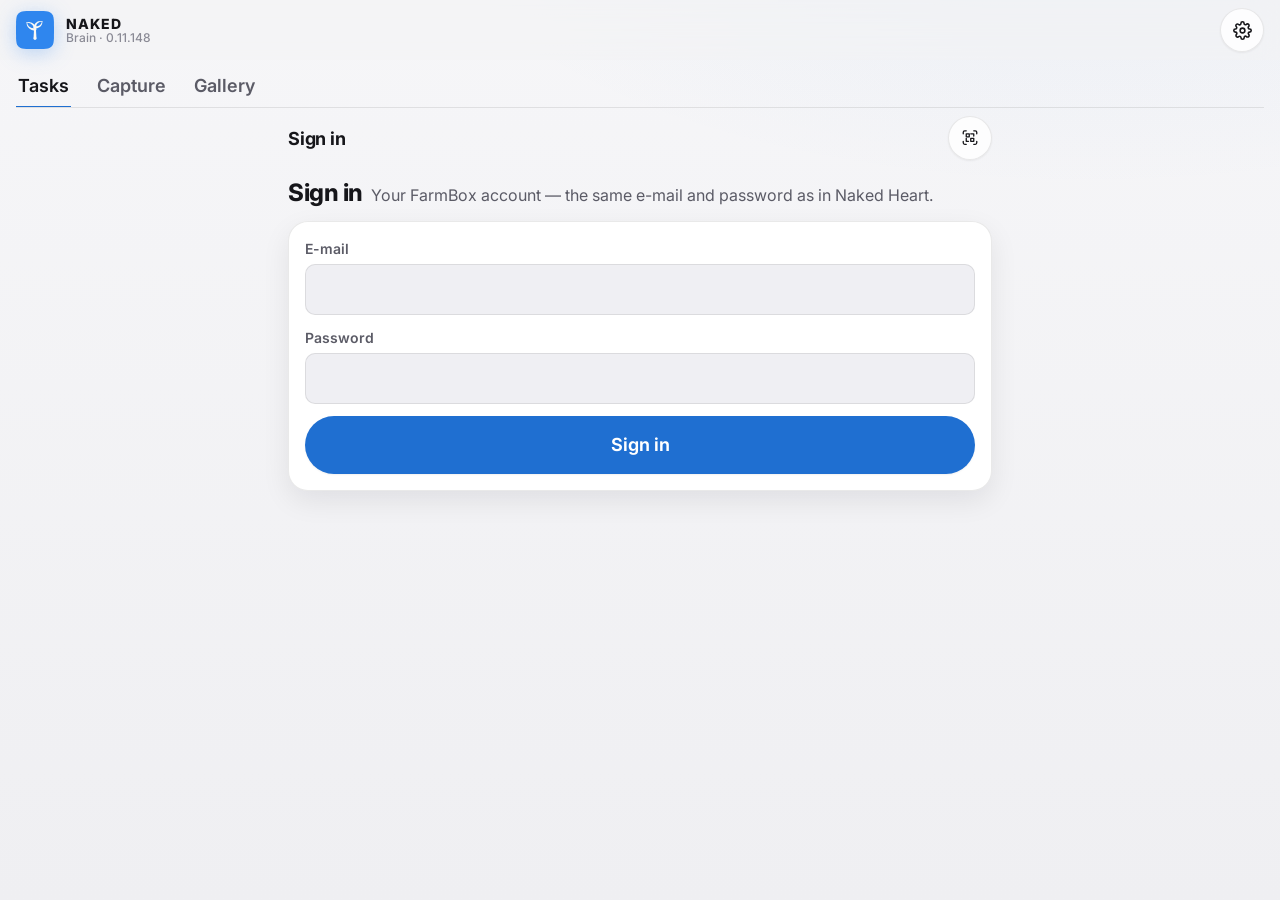
==== commit 47e8f3ae: "Naked Brain 0.11.148: Blue, and zones by their number on scouting Released with scripts/release.ps1." ====
--- a/index.html
+++ b/index.html
@@ -1458,7 +1458,7 @@
   }
 
   // ─── VERSION CHECK ────────────────────────────────────────
-  const CURRENT_VERSION = '0.11.147';
+  const CURRENT_VERSION = '0.11.148';
   let updateAvailable = false;
 
   let lastSaid = null, notYetAt = 0;
@@ -1659,6 +1659,7 @@
   // Same idea as the console's Settings › Version log (release_note): one line per
   // release, what it changed, in plain words. Add the new release on top with each bump.
   const VERSION_LOG = [
+    ['0.11.148', '2026-11-19', 'Blue, and zones by their number on scouting', 'Naked Brain takes the blue of Naked Heart: tabs underlined in blue and chosen items marked with a blue line. Digital scouting says Zone 1 to Zone 8 instead of the full zone name, to be more compact.'],
     ['0.11.147', '2026-11-17', 'Clearer questions, last synced time, undo on photos', 'Questions such as Finish anyway or Remove this photo now appear in the app itself, with two big buttons named after what they do, instead of the small grey box of the phone. The week shows when the phone last synced, in farm time, and says what to do when nothing was ever loaded and there is no signal. A first-time hint shows that a task card can be swiped: right for done, left for not done. Removing a photo from a checklist can be undone for five seconds. Signing out now also clears the farm lists from the phone, never a report, a draft or a photo, and the next person no longer gets the open checklist of the last one. Old screens that were no longer used were removed, which makes the app lighter.'],
     ['0.11.146', '2026-11-17', 'Nothing lost, the farm day, bigger buttons', 'A finished report can no longer be lost when it is sent while an earlier copy of it (Send everything now, Hand over partial) is still going up. Photos taken on an iPhone are kept safely until they are sent, and a photo that is no longer on the phone is listed instead of being counted as sent. Today and the week now follow the farm time, not the phone, so the list is right after midnight. Syncing no longer waits while photos go up. A double tap opens a task once. Finish without signal says the report is saved on this phone and goes when there is signal. Buttons are bigger and easier to read in the sun, error messages stay longer, and Force send is now called Send everything now.'],
     ['0.11.145', '2026-10-29', 'A treatment says what to mix', 'Opening a treatment task now shows, under its title, what to mix: the rate, the quantity for the tables, the litres of water with the spray volume per hectare and the crop phase it was planned for, the strength per litre for a rate per hectare, and when the quantity was held to the label limit per hectare.'],
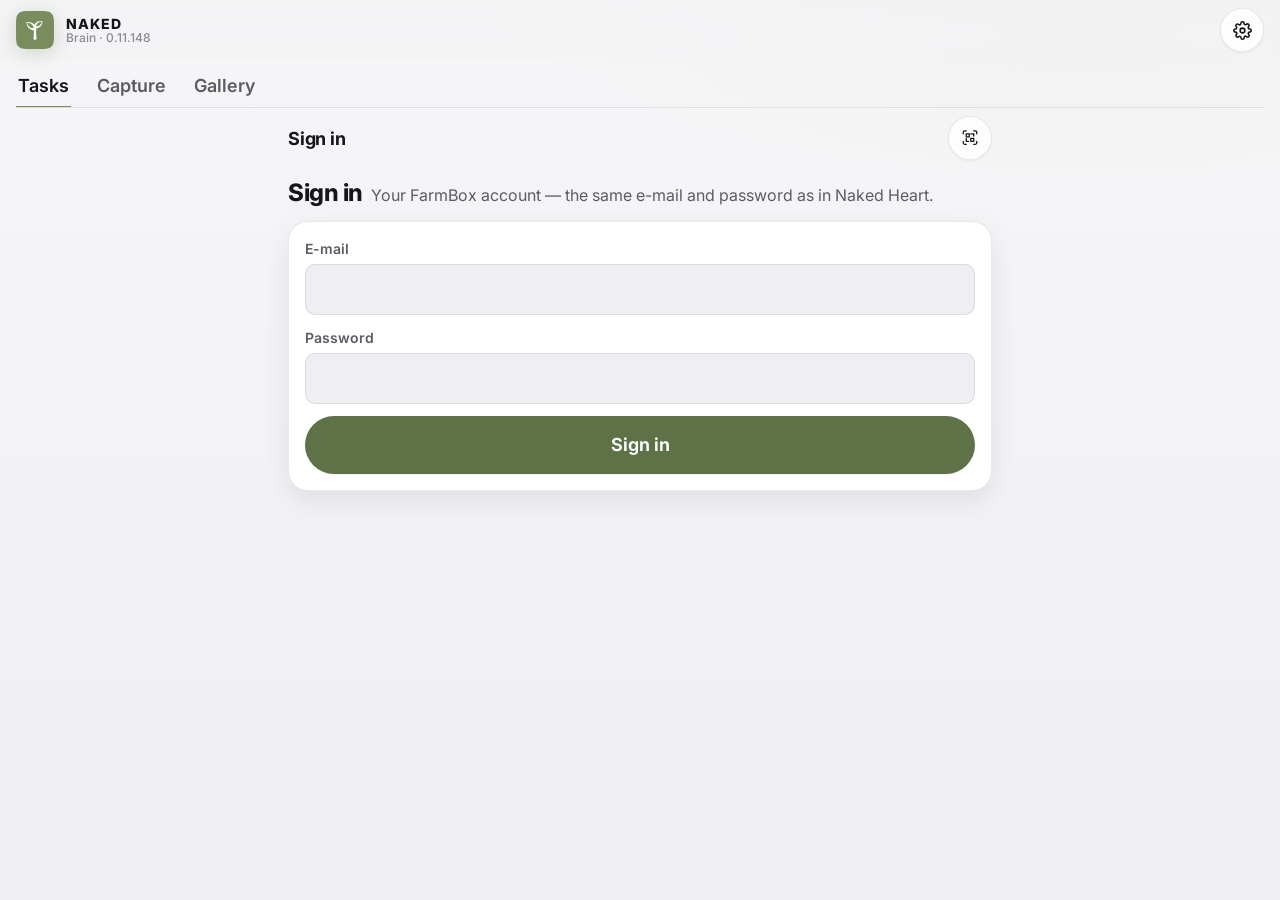
==== commit fd1e4e5e: "Naked Brain keeps its green: the olive back, the underlined tabs and the chosen-item lines kept The " ====
--- a/index.html
+++ b/index.html
@@ -33,20 +33,21 @@
     /* ═══ NAKED FARM UI v1 — shared design tokens ═══════════════════════════
        Same token block lives in the FarmBox SOP app (SOP-App/index.html). Keep in sync.
        Warm cream-to-ochre gradient ground, white rounded cards, black pill actions,
-       blue (olive until 19 Nov 2026) = done/active, coral = recording/urgent, ink card = the one focus item.
+       olive = done/active, coral = recording/urgent, ink card = the one focus item.
        Since 0.11.33 these are Naked Heart's studio tokens (near-black / pale grey, graphite and white cards,
-       the console's corners and state colours) with olive where the console has its orange. Since 19 Nov 2026 the accent is Naked Heart's blue (#1f6fd1 light,
-       #4c9ffe dark), as in its new shell: tabs are words underlined in blue, a chosen item has a blue line. */
+       the console's corners and state colours) with olive where the console has its orange. Naked Brain keeps its green (owner, 19 Nov 2026: not Naked Heart's
+       blue); from Naked Heart's new shell it takes only the cleaner marks: tabs are words underlined in the accent,
+       a chosen item has a line in the accent instead of a fill. */
     :root, [data-theme="light"] {
       color-scheme: light;
       --radius-sm: 0.5rem; --radius-md: 0.625rem; --radius-lg: 1rem; --radius-xl: 1.25rem;
       --bg: #f3f3f5; --bg-end: #efeff2;
-      --bg-grad: radial-gradient(1100px 480px at 85% -12%, rgba(31,111,209,0.06), transparent 62%), linear-gradient(180deg, #f6f6f8 0%, #efeff2 100%);
+      --bg-grad: radial-gradient(1100px 480px at 85% -12%, rgba(120,140,93,0.07), transparent 62%), linear-gradient(180deg, #f6f6f8 0%, #efeff2 100%);
       --surface: #ffffff; --surface-2: #f8f8fa; --surface-raised: #ffffff; --surface-offset: #efeff3; --surface-dynamic: #e8e8ec; --glass: rgba(255,255,255,0.8);
       --border: rgba(17,17,20,0.09); --divider: rgba(17,17,20,0.07);
       --text: #16161a; --text-primary: #16161a; --text-muted: #5b5b66; --text-faint: #8a8a95; --text-inverse: #ffffff;
-      --primary: #1f6fd1; --primary-hover: #1a5fb4; --primary-active: #164f96; --primary-highlight: rgba(31,111,209,0.11);   /* Naked Heart's blue (19 Nov 2026), 5.0:1 on white */
-      --accent: #1f6fd1; --accent-soft: rgba(31,111,209,0.11); --coral: #e11d48; --coral-soft: rgba(225,29,72,0.10); --lavender-soft: rgba(37,99,235,0.10);
+      --primary: #5f7247; --primary-hover: #536540; --primary-active: #475836; --primary-highlight: rgba(95,114,71,0.12);   /* 5.3:1 on white (was #788c5d, 3.7:1) */
+      --accent: #788c5d; --accent-soft: rgba(120,140,93,0.12); --coral: #e11d48; --coral-soft: rgba(225,29,72,0.10); --lavender-soft: rgba(37,99,235,0.10);
       --ink: #232328; --ink-text: #fafafa; --ink-muted: rgba(250,250,250,0.6);
       --success: #047857; --success-bg: rgba(5,150,105,0.11); --error: #e11d48; --error-bg: rgba(225,29,72,0.09); --warning: #b45309; --warning-bg: rgba(217,119,6,0.13);
       --shadow-sm: 0 1px 2px rgba(17,17,20,0.06); --shadow-md: 0 10px 28px rgba(17,17,20,0.08); --shadow-lg: 0 24px 60px rgba(17,17,20,0.16);
@@ -60,12 +61,12 @@
     [data-theme="dark"] {
       color-scheme: dark;
       --bg: #0b0b0d; --bg-end: #0a0a0c;
-      --bg-grad: radial-gradient(1100px 480px at 85% -12%, rgba(76,159,254,0.07), transparent 62%), linear-gradient(180deg, #0d0d10 0%, #0a0a0c 100%);
+      --bg-grad: radial-gradient(1100px 480px at 85% -12%, rgba(163,181,132,0.08), transparent 62%), linear-gradient(180deg, #0d0d10 0%, #0a0a0c 100%);
       --surface: #161619; --surface-2: #1b1b1f; --surface-raised: #1b1b1f; --surface-offset: #202025; --surface-dynamic: #26262b; --glass: rgba(22,22,25,0.78);
       --border: rgba(255,255,255,0.07); --divider: rgba(255,255,255,0.06);
       --text: #f4f4f5; --text-primary: #f4f4f5; --text-muted: #a1a1aa; --text-faint: #6b6b74; --text-inverse: #0b0b0d;
-      --primary: #4c9ffe; --primary-hover: #6cb0ff; --primary-active: #3a8ae6; --primary-highlight: rgba(76,159,254,0.14);
-      --accent: #4c9ffe; --accent-soft: rgba(76,159,254,0.14); --coral: #f43f5e; --coral-soft: rgba(244,63,94,0.14); --lavender-soft: rgba(96,165,250,0.13);
+      --primary: #a3b584; --primary-hover: #b7c79c; --primary-active: #8d9f6d; --primary-highlight: rgba(163,181,132,0.14);
+      --accent: #a3b584; --accent-soft: rgba(163,181,132,0.14); --coral: #f43f5e; --coral-soft: rgba(244,63,94,0.14); --lavender-soft: rgba(96,165,250,0.13);
       --ink: #232328; --ink-text: #fafafa; --ink-muted: rgba(250,250,250,0.6);
       --success: #34d399; --success-bg: rgba(52,211,153,0.13); --error: #fb7185; --error-bg: rgba(244,63,94,0.14); --warning: #fbbf24; --warning-bg: rgba(251,191,36,0.13);
       --shadow-sm: 0 1px 2px rgba(0,0,0,0.35); --shadow-md: 0 10px 28px rgba(0,0,0,0.45); --shadow-lg: 0 24px 60px rgba(0,0,0,0.6);
@@ -78,12 +79,12 @@
       :root:not([data-theme]) {
         color-scheme: dark;
         --bg: #0b0b0d; --bg-end: #0a0a0c;
-        --bg-grad: radial-gradient(1100px 480px at 85% -12%, rgba(76,159,254,0.07), transparent 62%), linear-gradient(180deg, #0d0d10 0%, #0a0a0c 100%);
+        --bg-grad: radial-gradient(1100px 480px at 85% -12%, rgba(163,181,132,0.08), transparent 62%), linear-gradient(180deg, #0d0d10 0%, #0a0a0c 100%);
         --surface: #161619; --surface-2: #1b1b1f; --surface-raised: #1b1b1f; --surface-offset: #202025; --surface-dynamic: #26262b; --glass: rgba(22,22,25,0.78);
         --border: rgba(255,255,255,0.07); --divider: rgba(255,255,255,0.06);
         --text: #f4f4f5; --text-primary: #f4f4f5; --text-muted: #a1a1aa; --text-faint: #6b6b74; --text-inverse: #0b0b0d;
-        --primary: #4c9ffe; --primary-hover: #6cb0ff; --primary-active: #3a8ae6; --primary-highlight: rgba(76,159,254,0.14);
-        --accent: #4c9ffe; --accent-soft: rgba(76,159,254,0.14); --coral: #f43f5e; --coral-soft: rgba(244,63,94,0.14); --lavender-soft: rgba(96,165,250,0.13);
+        --primary: #a3b584; --primary-hover: #b7c79c; --primary-active: #8d9f6d; --primary-highlight: rgba(163,181,132,0.14);
+        --accent: #a3b584; --accent-soft: rgba(163,181,132,0.14); --coral: #f43f5e; --coral-soft: rgba(244,63,94,0.14); --lavender-soft: rgba(96,165,250,0.13);
         --ink: #232328; --ink-text: #fafafa; --ink-muted: rgba(250,250,250,0.6);
         --success: #34d399; --success-bg: rgba(52,211,153,0.13); --error: #fb7185; --error-bg: rgba(244,63,94,0.14); --warning: #fbbf24; --warning-bg: rgba(251,191,36,0.13);
         --shadow-sm: 0 1px 2px rgba(0,0,0,0.35); --shadow-md: 0 10px 28px rgba(0,0,0,0.45); --shadow-lg: 0 24px 60px rgba(0,0,0,0.6);
@@ -107,8 +108,8 @@
     header { position: sticky; top: 0; z-index: 100; background: var(--surface); border-bottom: 1px solid var(--border); padding: var(--space-3) var(--space-4); display: flex; align-items: center; justify-content: space-between; box-shadow: var(--shadow-sm); }
     .logo { display: flex; align-items: center; gap: var(--space-2); }
     .logo-icon { color: var(--primary); flex-shrink: 0; }
-    /* the mark (0.11.31): the sprout drawn as a brush on a squircle (olive, blue since 19 Nov 2026), the tile and glyph in one svg */
-    .nb-mark { width: 38px; height: 38px; display: block; filter: drop-shadow(0 4px 10px rgba(47,134,238,0.30)); }
+    /* the mark (0.11.31): the sprout drawn as a brush on an olive squircle, the tile and glyph in one svg */
+    .nb-mark { width: 38px; height: 38px; display: block; filter: drop-shadow(0 4px 10px rgba(120,140,93,0.30)); }
     .nb-mark svg { width: 38px; height: 38px; display: block; }
     .logo-text { font-size: var(--text-lg); font-weight: 700; color: var(--text); letter-spacing: -0.02em; }
     .logo-text span { color: var(--primary); }
@@ -357,7 +358,7 @@
     .btn-icon:hover { background: var(--surface); color: var(--text); }
     #authorBtn { border-radius: var(--radius-full) !important; min-height: 36px; padding: 0 var(--space-4) !important; }
 
-    /* Tabs: which Notion database this capture goes to. Since 19 Nov 2026 words, the open one underlined in blue,
+    /* Tabs: which Notion database this capture goes to. Since 19 Nov 2026 words, the open one underlined in the accent (green),
        as Naked Heart's tool bar (they were pill chips) */
     .tab-bar { background: transparent; border-bottom: 1px solid var(--border); padding: 0 var(--space-4); margin-bottom: var(--space-2); gap: var(--space-5); }
     .tab-btn { flex: 0 0 auto; min-width: 0; min-height: 44px; padding: 0 2px; border-radius: 0; border: 0; border-bottom: 2px solid transparent; margin-bottom: -1px;
@@ -447,7 +448,7 @@
     .set-row + .set-row { border-top: 1px solid var(--divider); }
     .segmented { display: flex; gap: 4px; padding: 4px; background: var(--surface-offset); border-radius: var(--radius-full); }
     .segmented button { flex: 1; min-height: 42px; border-radius: var(--radius-full); font-weight: 650; font-size: var(--text-sm); color: var(--text-muted); }
-    .segmented button[aria-pressed="true"] { background: var(--accent-soft); color: var(--text); box-shadow: inset 0 0 0 2px var(--accent); }   /* a blue line, not a fill (19 Nov 2026) */
+    .segmented button[aria-pressed="true"] { background: var(--accent-soft); color: var(--text); box-shadow: inset 0 0 0 2px var(--accent); }   /* a line in the accent, not a fill (19 Nov 2026) */
     .lock-badge { font-size: var(--text-xs); font-weight: 650; padding: 2px 10px; border-radius: var(--radius-full); background: var(--coral-soft); color: var(--error); letter-spacing: 0; }
     .lock-badge.open { background: var(--success-bg); color: var(--success); }
     #settingsPage .config-panel { border: none; box-shadow: none; padding: 0; margin: 0; background: transparent; }
@@ -455,7 +456,7 @@
     /* Update popup: keep the -50% centring during the slide-in (slideUp overrode it). */
     @keyframes nbPopIn { from { opacity: 0; transform: translate(-50%, -12px); } to { opacity: 1; transform: translate(-50%, 0); } }
 
-    /* APP TABS: Tasks / Capture / Gallery. Since 19 Nov 2026 words, the open one underlined in blue, as Naked Heart's
+    /* APP TABS: Tasks / Capture / Gallery. Since 19 Nov 2026 words, the open one underlined in the accent (green), as Naked Heart's
        tabs (they were a pill bar with the open one filled) */
     .app-tabs { display: flex; gap: var(--space-6); margin: var(--space-1) var(--space-4) 0; padding: 0; background: transparent; border: 0; border-bottom: 1px solid var(--border);
       border-radius: 0; box-shadow: none; overflow-x: auto; scrollbar-width: none; }
@@ -750,7 +751,7 @@
     .fb-day { margin-top: var(--space-4); }
     .fb-slot { font-size: 11px; font-weight: 700; letter-spacing: .08em; text-transform: uppercase; color: var(--text-muted);
       padding: 10px 0 4px; margin-top: 4px; }
-    .fb-slot.pm { border-top: 2px solid var(--accent, #1f6fd1); color: var(--accent, #1f6fd1); }
+    .fb-slot.pm { border-top: 2px solid var(--accent, #788c5d); color: var(--accent, #788c5d); }
     .fb-who { margin: var(--space-3) 0; display:flex; gap: var(--space-2); }
     /* the clock (0.11.38): in and out from the phone, offline through the outbox */
     .fb-clock:empty { display: none; }
@@ -808,7 +809,7 @@
     .fb-auto-view.ok { border-color: var(--success, #2e7d32); color: var(--success, #2e7d32); }
     .fb-sizecheck { max-height: 94vh; overflow: auto; }
     .fb-sizecheck-img { display: block; width: 100%; max-height: 62vh; object-fit: contain; border-radius: var(--radius-md); background: #000; margin: 8px 0; }
-    .fb-sizecheck-img.picking { outline: 3px dashed var(--accent, #1f6fd1); cursor: crosshair; }
+    .fb-sizecheck-img.picking { outline: 3px dashed var(--accent, #788c5d); cursor: crosshair; }
     .fb-sizecheck-sizes { display: flex; flex-wrap: wrap; gap: 6px; margin: 4px 0; }
     .fb-sizecheck .hidden { display: none !important; }   /* the sheet sits on <body>, outside #viewFarmbox's rule */
     .fb-undo span { flex:1; }
@@ -940,7 +941,7 @@
     .dg-block > .fb-face, .dg-block > .dg-init, .dg-block > .dg-g1 { width: 18px; height: 18px; flex: none; vertical-align: 0; font-size: 8px; }
     .dg-block-text { flex: 1; min-width: 0; color: var(--text); white-space: pre-wrap; overflow-wrap: anywhere; padding-top: 1px; }
     .dg-block-text.clamp { display:-webkit-box; -webkit-line-clamp: 2; -webkit-box-orient: vertical; overflow: hidden; white-space: normal; }
-    .dg-g1 { display:inline-block; border-radius: 50%; overflow: hidden; background: #e3effc; box-shadow: inset 0 0 0 1px rgba(31,111,209,.45); }
+    .dg-g1 { display:inline-block; border-radius: 50%; overflow: hidden; background: #e3f6fa; box-shadow: inset 0 0 0 1px rgba(27,191,168,.45); }
     .dg-g1 svg { width: 100%; height: 100%; display: block; }
     .dg-social { font-size: var(--text-xs); font-weight: 600; color: var(--text-muted); }
     .dg-post { display:flex; flex-direction: column; gap: var(--space-2); }
@@ -979,7 +980,7 @@
     .dg-write { margin-top: var(--space-3); }
     .dg-write-hint { text-align: center; }
     /* Digital scouting, the feed (0.11.134): Zones | Feed, the sorts, a post's risk on its left edge, the verified diagnosis */
-    /* Zones | Feed as tabs: words, the open one underlined in blue (19 Nov 2026, as Naked Heart; it was a pill switch) */
+    /* Zones | Feed as tabs: words, the open one underlined in the accent (19 Nov 2026, as Naked Heart; it was a pill switch) */
     .dg-switch { display:flex; gap: var(--space-6); margin: 0 0 var(--space-3); padding: 0; border: 0; border-bottom: 1px solid var(--border); border-radius: 0; background: transparent; }
     .dg-switch-b { flex: 0 0 auto; min-height: 44px; padding: 0 2px; font: inherit; font-size: var(--text-sm); font-weight: 600; border: 0; border-bottom: 2px solid transparent;
       margin-bottom: -1px; border-radius: 0; background: transparent; color: var(--text-muted); cursor: pointer; }
@@ -1070,7 +1071,7 @@
     .fb-btn { font:inherit; font-size: var(--text-sm); font-weight:600; padding:8px 14px; min-height:44px;
       border-radius: var(--radius-full); border:1px solid var(--border); background: var(--surface-offset);
       color: var(--text); cursor:pointer; }
-    .fb-btn[aria-pressed="true"] { background: var(--accent-soft); border-color: var(--accent); color: var(--text); box-shadow: inset 0 0 0 1px var(--accent); }   /* a chosen answer: a blue line, not a fill (19 Nov 2026, as Naked Heart) */
+    .fb-btn[aria-pressed="true"] { background: var(--accent-soft); border-color: var(--accent); color: var(--text); box-shadow: inset 0 0 0 1px var(--accent); }   /* a chosen answer: a line in the accent, not a fill (19 Nov 2026, as Naked Heart) */
     .fb-btn.no[aria-pressed="true"] { background: var(--coral-soft); border-color: var(--coral); color: var(--text); box-shadow: inset 0 0 0 1px var(--coral); }
     .fb-num { width: 120px; font:inherit; padding:8px 10px; border:1px solid var(--border);
       border-radius: var(--radius-md); background: var(--surface-offset); color: var(--text); }
@@ -1099,7 +1100,7 @@
     .fb-pos-row.total { font-weight:700; border-top:2px solid var(--border); text-decoration:none; opacity:1; }
     .fb-pos-name { display:flex; flex-direction:column; }
     .fb-pos-sow { color: var(--muted); font-size: var(--fs-sm, .8rem); font-weight:400; }
-    .fb-item-head { margin-top: var(--space-5, 20px); font-weight:700; color: var(--accent, #1f6fd1); }
+    .fb-item-head { margin-top: var(--space-5, 20px); font-weight:700; color: var(--accent, #788c5d); }
     .fb-pos-row.zone { font-size: var(--fs-sm, .85rem); color: var(--muted); text-transform: uppercase; letter-spacing:.04em; padding-top:10px; }
     .fb-pos-name { font-weight:600; }
     .fb-pos-val { color: var(--text-muted); white-space:nowrap; font-variant-numeric: tabular-nums; }
@@ -1176,7 +1177,7 @@
     .fb-sc-tab { flex: 1 0 auto; font: inherit; font-size: var(--text-sm); font-weight: 700; padding: 9px 10px; min-height: 44px;
       border-radius: 0; border: 0; border-bottom: 2px solid transparent; margin-bottom: -1px; background: transparent; color: var(--text-muted);
       display:flex; align-items:center; justify-content:center; gap: 6px; cursor: pointer; }
-    .fb-sc-tab[aria-pressed="true"] { background: transparent; color: var(--text); border-bottom-color: var(--accent); }   /* underlined in blue (19 Nov 2026) */
+    .fb-sc-tab[aria-pressed="true"] { background: transparent; color: var(--text); border-bottom-color: var(--accent); }   /* underlined in the accent (19 Nov 2026) */
     .fb-sc-n { font-size: 11px; min-width: 18px; padding: 1px 6px; border-radius: 999px; background: var(--accent); color: var(--text-inverse); }
     .fb-sc-n.nok { background: var(--coral); color: #fff; }
     .fb-sc-add { margin: var(--space-3) 0; }
@@ -1841,7 +1842,7 @@
       const head = document.createElement('div');
       head.style.cssText = 'display:flex;justify-content:space-between;width:100%;gap:8px';
       const left = document.createElement('span');
-      left.innerHTML = '<b>' + v + '</b>' + (v === CURRENT_VERSION ? ' <span style="color:var(--accent,#1f6fd1)">· this one</span>' : '') + ' — ' + t;
+      left.innerHTML = '<b>' + v + '</b>' + (v === CURRENT_VERSION ? ' <span style="color:var(--accent,#788c5d)">· this one</span>' : '') + ' — ' + t;
       const right = document.createElement('span');
       right.style.cssText = 'color:var(--text-muted);white-space:nowrap;font-size:var(--text-sm)';
       right.textContent = fmt(d);
@@ -2133,7 +2134,7 @@
 <!-- HEADER -->
 <header>
   <div class="logo">
-    <span class="logo-icon nb-mark" aria-hidden="true"><svg viewBox="0 0 100 100" aria-hidden="true"><path d="M100.00,50.00 L99.83,72.14 L99.31,79.12 L98.44,84.05 L97.20,87.89 L95.58,91.00 L93.53,93.53 L91.00,95.58 L87.89,97.20 L84.05,98.44 L79.12,99.31 L72.14,99.83 L50.00,100.00 L27.86,99.83 L20.88,99.31 L15.95,98.44 L12.11,97.20 L9.00,95.58 L6.47,93.53 L4.42,91.00 L2.80,87.89 L1.56,84.05 L0.69,79.12 L0.17,72.14 L0.00,50.00 L0.17,27.86 L0.69,20.88 L1.56,15.95 L2.80,12.11 L4.42,9.00 L6.47,6.47 L9.00,4.42 L12.11,2.80 L15.95,1.56 L20.88,0.69 L27.86,0.17 L50.00,0.00 L72.14,0.17 L79.12,0.69 L84.05,1.56 L87.89,2.80 L91.00,4.42 L93.53,6.47 L95.58,9.00 L97.20,12.11 L98.44,15.95 L99.31,20.88 L99.83,27.86 Z" fill="#2f86ee"/><g fill="#FAF9F5" transform="translate(18.00 16.40) scale(2.6667)"><path d="M13.45,21.00 L13.41,20.36 L13.38,19.71 L13.34,19.07 L13.31,18.43 L13.27,17.79 L13.24,17.14 L13.20,16.50 L13.16,15.86 L13.13,15.21 L13.09,14.57 L13.06,13.93 L13.02,13.29 L12.99,12.64 L12.95,12.00 L11.05,12.00 L11.01,12.64 L10.98,13.29 L10.94,13.93 L10.91,14.57 L10.87,15.21 L10.84,15.86 L10.80,16.50 L10.76,17.14 L10.73,17.79 L10.69,18.43 L10.66,19.07 L10.62,19.71 L10.59,20.36 L10.55,21.00 Z"/><circle cx="12.00" cy="21.00" r="1.45"/><circle cx="12.00" cy="12.00" r="0.95"/><path d="M13.30,11.93 L13.15,11.03 L12.92,10.10 L12.59,9.23 L12.16,8.43 L11.65,7.69 L11.06,7.02 L10.39,6.43 L9.65,5.93 L8.85,5.51 L7.99,5.17 L7.07,4.92 L6.10,4.76 L5.07,4.68 L4.01,4.70 L3.99,5.30 L5.01,5.41 L5.94,5.60 L6.79,5.87 L7.56,6.21 L8.24,6.61 L8.85,7.06 L9.36,7.57 L9.79,8.11 L10.14,8.69 L10.42,9.30 L10.61,9.94 L10.72,10.60 L10.75,11.29 L10.70,12.07 Z"/><circle cx="12.00" cy="12.00" r="1.30"/><circle cx="4.00" cy="5.00" r="0.30"/><path d="M3.70,5.02 L3.70,5.88 L3.80,6.73 L3.98,7.56 L4.26,8.36 L4.64,9.12 L5.11,9.84 L5.67,10.50 L6.33,11.10 L7.07,11.64 L7.90,12.10 L8.82,12.48 L9.81,12.78 L10.87,12.99 L11.95,13.10 L12.05,10.90 L11.05,10.92 L10.16,10.86 L9.33,10.73 L8.55,10.52 L7.83,10.25 L7.18,9.91 L6.58,9.50 L6.04,9.03 L5.57,8.50 L5.16,7.91 L4.82,7.26 L4.57,6.56 L4.39,5.80 L4.30,4.98 Z"/><circle cx="4.00" cy="5.00" r="0.30"/><circle cx="12.00" cy="12.00" r="1.10"/><path d="M13.30,10.07 L13.24,9.39 L13.25,8.81 L13.33,8.25 L13.48,7.71 L13.69,7.20 L13.97,6.72 L14.32,6.26 L14.75,5.83 L15.26,5.44 L15.85,5.10 L16.52,4.81 L17.27,4.57 L18.10,4.40 L19.01,4.30 L18.99,3.70 L18.04,3.67 L17.12,3.73 L16.26,3.85 L15.44,4.05 L14.67,4.33 L13.96,4.69 L13.30,5.12 L12.71,5.62 L12.18,6.20 L11.73,6.85 L11.35,7.56 L11.05,8.32 L10.84,9.14 L10.70,9.93 Z"/><circle cx="12.00" cy="10.00" r="1.30"/><circle cx="19.00" cy="4.00" r="0.30"/><path d="M18.70,3.98 L18.62,4.70 L18.46,5.35 L18.24,5.95 L17.95,6.50 L17.60,6.99 L17.20,7.43 L16.74,7.81 L16.23,8.14 L15.66,8.41 L15.04,8.63 L14.37,8.79 L13.64,8.89 L12.85,8.93 L11.96,8.90 L12.04,11.10 L13.02,11.00 L13.97,10.81 L14.86,10.55 L15.67,10.22 L16.40,9.81 L17.06,9.34 L17.64,8.81 L18.13,8.23 L18.53,7.61 L18.85,6.94 L19.08,6.24 L19.23,5.52 L19.30,4.77 L19.30,4.02 Z"/><circle cx="19.00" cy="4.00" r="0.30"/><circle cx="12.00" cy="10.00" r="1.10"/></g></svg></span>
+    <span class="logo-icon nb-mark" aria-hidden="true"><svg viewBox="0 0 100 100" aria-hidden="true"><path d="M100.00,50.00 L99.83,72.14 L99.31,79.12 L98.44,84.05 L97.20,87.89 L95.58,91.00 L93.53,93.53 L91.00,95.58 L87.89,97.20 L84.05,98.44 L79.12,99.31 L72.14,99.83 L50.00,100.00 L27.86,99.83 L20.88,99.31 L15.95,98.44 L12.11,97.20 L9.00,95.58 L6.47,93.53 L4.42,91.00 L2.80,87.89 L1.56,84.05 L0.69,79.12 L0.17,72.14 L0.00,50.00 L0.17,27.86 L0.69,20.88 L1.56,15.95 L2.80,12.11 L4.42,9.00 L6.47,6.47 L9.00,4.42 L12.11,2.80 L15.95,1.56 L20.88,0.69 L27.86,0.17 L50.00,0.00 L72.14,0.17 L79.12,0.69 L84.05,1.56 L87.89,2.80 L91.00,4.42 L93.53,6.47 L95.58,9.00 L97.20,12.11 L98.44,15.95 L99.31,20.88 L99.83,27.86 Z" fill="#788C5D"/><g fill="#FAF9F5" transform="translate(18.00 16.40) scale(2.6667)"><path d="M13.45,21.00 L13.41,20.36 L13.38,19.71 L13.34,19.07 L13.31,18.43 L13.27,17.79 L13.24,17.14 L13.20,16.50 L13.16,15.86 L13.13,15.21 L13.09,14.57 L13.06,13.93 L13.02,13.29 L12.99,12.64 L12.95,12.00 L11.05,12.00 L11.01,12.64 L10.98,13.29 L10.94,13.93 L10.91,14.57 L10.87,15.21 L10.84,15.86 L10.80,16.50 L10.76,17.14 L10.73,17.79 L10.69,18.43 L10.66,19.07 L10.62,19.71 L10.59,20.36 L10.55,21.00 Z"/><circle cx="12.00" cy="21.00" r="1.45"/><circle cx="12.00" cy="12.00" r="0.95"/><path d="M13.30,11.93 L13.15,11.03 L12.92,10.10 L12.59,9.23 L12.16,8.43 L11.65,7.69 L11.06,7.02 L10.39,6.43 L9.65,5.93 L8.85,5.51 L7.99,5.17 L7.07,4.92 L6.10,4.76 L5.07,4.68 L4.01,4.70 L3.99,5.30 L5.01,5.41 L5.94,5.60 L6.79,5.87 L7.56,6.21 L8.24,6.61 L8.85,7.06 L9.36,7.57 L9.79,8.11 L10.14,8.69 L10.42,9.30 L10.61,9.94 L10.72,10.60 L10.75,11.29 L10.70,12.07 Z"/><circle cx="12.00" cy="12.00" r="1.30"/><circle cx="4.00" cy="5.00" r="0.30"/><path d="M3.70,5.02 L3.70,5.88 L3.80,6.73 L3.98,7.56 L4.26,8.36 L4.64,9.12 L5.11,9.84 L5.67,10.50 L6.33,11.10 L7.07,11.64 L7.90,12.10 L8.82,12.48 L9.81,12.78 L10.87,12.99 L11.95,13.10 L12.05,10.90 L11.05,10.92 L10.16,10.86 L9.33,10.73 L8.55,10.52 L7.83,10.25 L7.18,9.91 L6.58,9.50 L6.04,9.03 L5.57,8.50 L5.16,7.91 L4.82,7.26 L4.57,6.56 L4.39,5.80 L4.30,4.98 Z"/><circle cx="4.00" cy="5.00" r="0.30"/><circle cx="12.00" cy="12.00" r="1.10"/><path d="M13.30,10.07 L13.24,9.39 L13.25,8.81 L13.33,8.25 L13.48,7.71 L13.69,7.20 L13.97,6.72 L14.32,6.26 L14.75,5.83 L15.26,5.44 L15.85,5.10 L16.52,4.81 L17.27,4.57 L18.10,4.40 L19.01,4.30 L18.99,3.70 L18.04,3.67 L17.12,3.73 L16.26,3.85 L15.44,4.05 L14.67,4.33 L13.96,4.69 L13.30,5.12 L12.71,5.62 L12.18,6.20 L11.73,6.85 L11.35,7.56 L11.05,8.32 L10.84,9.14 L10.70,9.93 Z"/><circle cx="12.00" cy="10.00" r="1.30"/><circle cx="19.00" cy="4.00" r="0.30"/><path d="M18.70,3.98 L18.62,4.70 L18.46,5.35 L18.24,5.95 L17.95,6.50 L17.60,6.99 L17.20,7.43 L16.74,7.81 L16.23,8.14 L15.66,8.41 L15.04,8.63 L14.37,8.79 L13.64,8.89 L12.85,8.93 L11.96,8.90 L12.04,11.10 L13.02,11.00 L13.97,10.81 L14.86,10.55 L15.67,10.22 L16.40,9.81 L17.06,9.34 L17.64,8.81 L18.13,8.23 L18.53,7.61 L18.85,6.94 L19.08,6.24 L19.23,5.52 L19.30,4.77 L19.30,4.02 Z"/><circle cx="19.00" cy="4.00" r="0.30"/><circle cx="12.00" cy="10.00" r="1.10"/></g></svg></span>
     <span class="logo-words"><span class="logo-text">Naked</span><span class="logo-beta">Brain · <span id="versionDisplay">0.10.0</span></span></span>
   </div>
   <div class="header-actions">
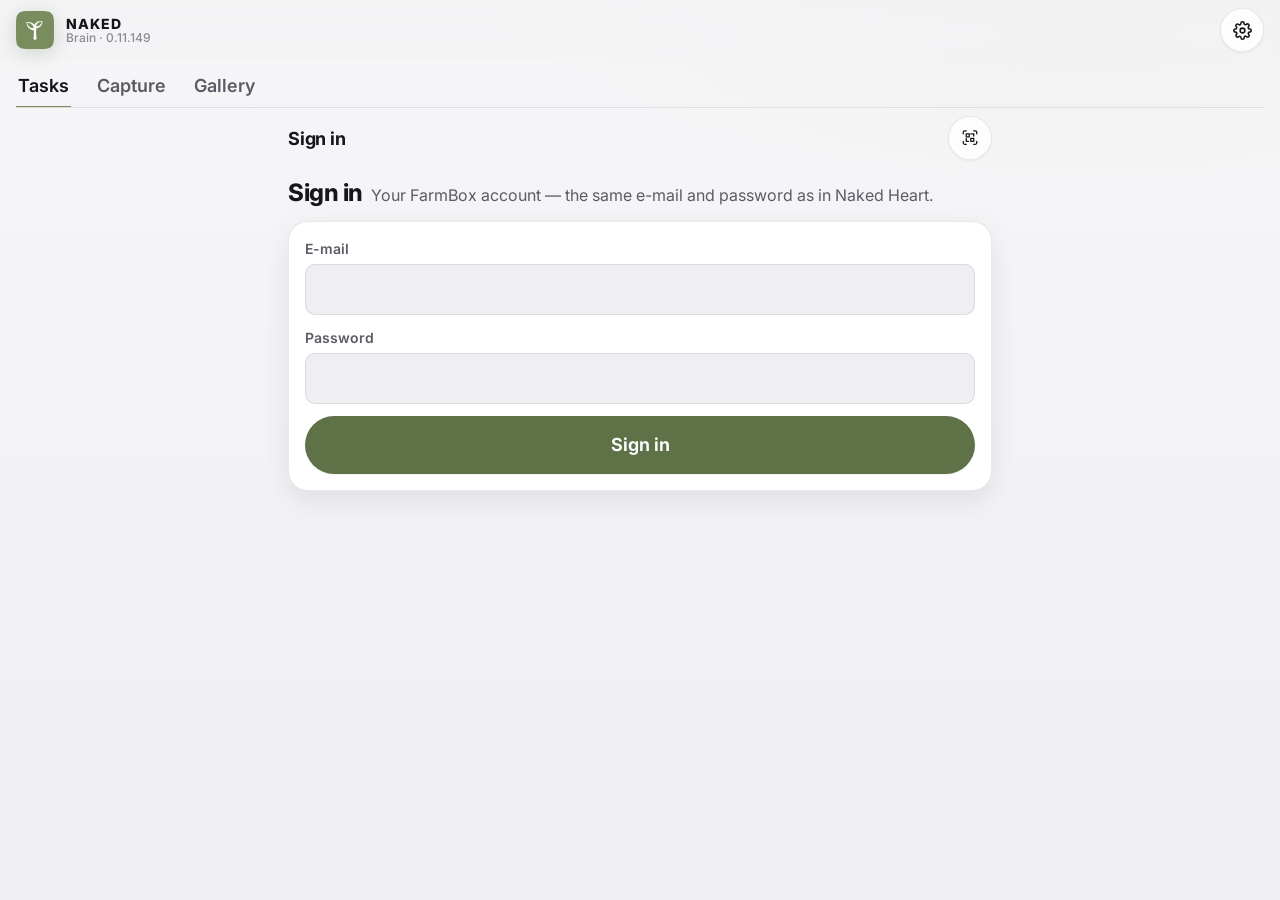
==== commit d144ff02: "Naked Brain 0.11.149: Green again Released with scripts/release.ps1." ====
--- a/index.html
+++ b/index.html
@@ -1459,7 +1459,7 @@
   }
 
   // ─── VERSION CHECK ────────────────────────────────────────
-  const CURRENT_VERSION = '0.11.148';
+  const CURRENT_VERSION = '0.11.149';
   let updateAvailable = false;
 
   let lastSaid = null, notYetAt = 0;
@@ -1660,6 +1660,7 @@
   // Same idea as the console's Settings › Version log (release_note): one line per
   // release, what it changed, in plain words. Add the new release on top with each bump.
   const VERSION_LOG = [
+    ['0.11.149', '2026-11-19', 'Green again', 'Naked Brain is green again, as before. The cleaner tabs stay: the open one is underlined, and a chosen answer, chip or setting has a green line instead of a filled colour.'],
     ['0.11.148', '2026-11-19', 'Blue, and zones by their number on scouting', 'Naked Brain takes the blue of Naked Heart: tabs underlined in blue and chosen items marked with a blue line. Digital scouting says Zone 1 to Zone 8 instead of the full zone name, to be more compact.'],
     ['0.11.147', '2026-11-17', 'Clearer questions, last synced time, undo on photos', 'Questions such as Finish anyway or Remove this photo now appear in the app itself, with two big buttons named after what they do, instead of the small grey box of the phone. The week shows when the phone last synced, in farm time, and says what to do when nothing was ever loaded and there is no signal. A first-time hint shows that a task card can be swiped: right for done, left for not done. Removing a photo from a checklist can be undone for five seconds. Signing out now also clears the farm lists from the phone, never a report, a draft or a photo, and the next person no longer gets the open checklist of the last one. Old screens that were no longer used were removed, which makes the app lighter.'],
     ['0.11.146', '2026-11-17', 'Nothing lost, the farm day, bigger buttons', 'A finished report can no longer be lost when it is sent while an earlier copy of it (Send everything now, Hand over partial) is still going up. Photos taken on an iPhone are kept safely until they are sent, and a photo that is no longer on the phone is listed instead of being counted as sent. Today and the week now follow the farm time, not the phone, so the list is right after midnight. Syncing no longer waits while photos go up. A double tap opens a task once. Finish without signal says the report is saved on this phone and goes when there is signal. Buttons are bigger and easier to read in the sun, error messages stay longer, and Force send is now called Send everything now.'],
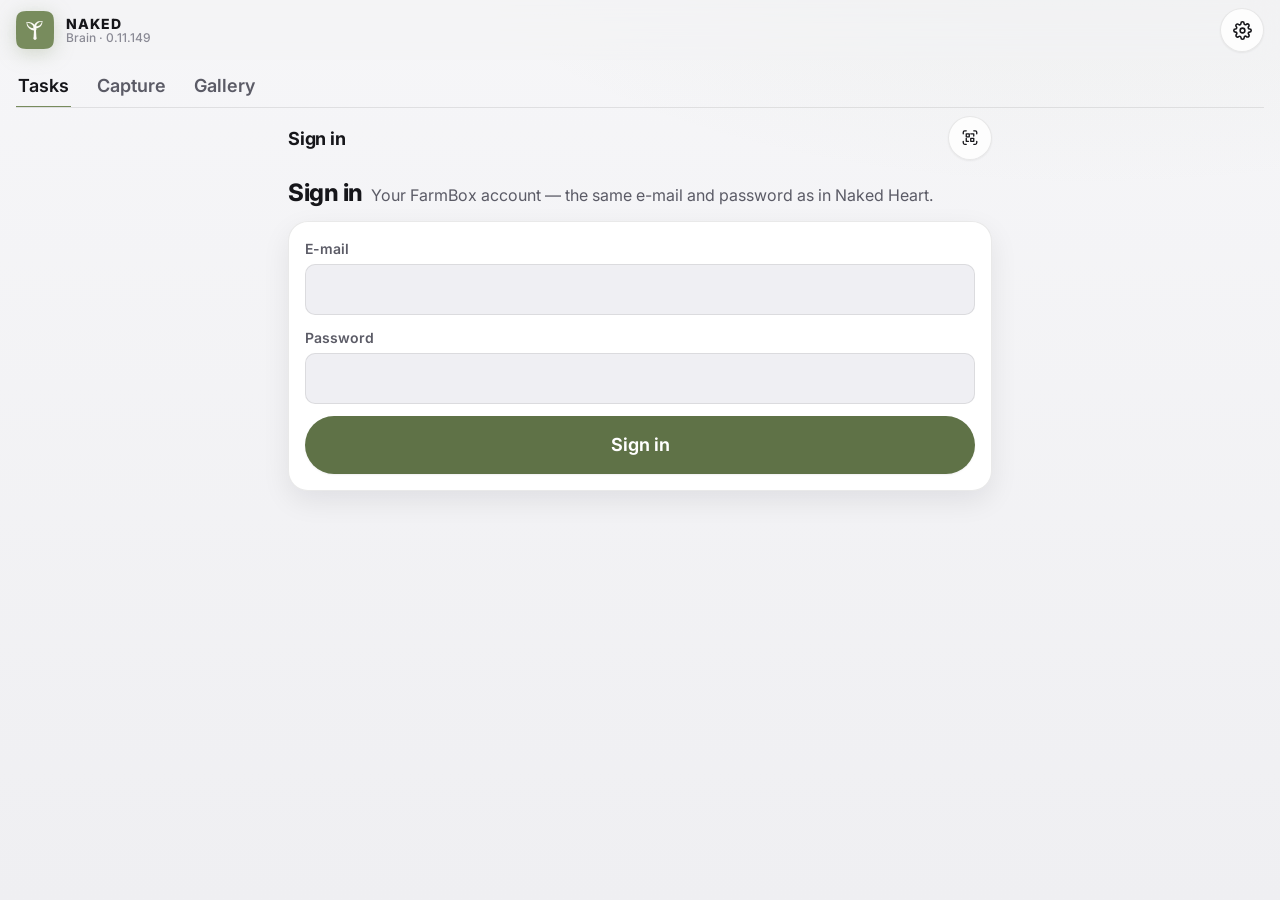
==== commit c8559eed: "Digital scouting: photos from the gallery after the walk, on the day each was taken Add photos from " ====
--- a/index.html
+++ b/index.html
@@ -8281,9 +8281,11 @@
     if (x.traps && x.traps.list) x.traps.done = x.traps.list.filter(y => y.done).length;
     return x;
   }
-  // who may change or delete an item: its writer on its own day while that day is today, a manager always (the server
-  // checks the same: app.may_remove_photo)
-  const dgMayChange = (item, D) => !!D && (!!D.may_change_all || (!!D.is_today && !!item && !!D.me && item.by_user === D.me));
+  // who may change or delete an item: its writer on its own day while that day is today, or on the day they added it (a
+  // gallery photo of a day gone by: dg_day's added_today, 0.11.150), a manager always (the server checks the same:
+  // app.may_remove_photo, given greatest(the item's time, its created_at) since FarmBox 0282)
+  const dgMayChange = (item, D) => !!D && (!!D.may_change_all || (!!item && !!D.me && item.by_user === D.me
+    && (!!D.is_today || (Array.isArray(D.added_today) && D.added_today.includes(item.id)))));
   // a note: its writer until the end of the note's own day (the farm's day since 0.11.146, was the phone's), a manager always
   const dgDayOf = iso => { const d = new Date(iso); return isNaN(d) ? '' : farmDay(d); };
   const dgNoteMayChange = (n, D, today) => !!D && (!!D.may_change_all || (!!n && !!D.me && n.by_user === D.me && dgDayOf(n.at) === today));
@@ -8636,7 +8638,9 @@
   const dgFarmData = id => DG.data.get(id) || {};
   const dgUnit = (farmId, unitId) => ((dgFarmData(farmId).dg || {}).units || []).find(u => u.unit_id === unitId) || null;
   const dgRepUnit = (farmId, unitId) => ((dgFarmData(farmId).rep || {}).units || []).find(u => (u.unit_id || u.zone_id) === unitId) || null;
-  const dgCanAdd = D => !!D && !!D.is_today;
+  const dgCanAdd = D => !!D && !!D.is_today;       // the camera: today only
+  // photos from the gallery: today and the days before it, DG_BACK_DAYS in all (0.11.150)
+  const dgCanFile = D => !!D && (!!D.is_today || (DG.day >= dgFirstDay() && DG.day <= todayISO()));
   function dgCounterLine(u, extra) {
     const line = el('div', 'dg-count');
     dgCounters(u).forEach((c, i) => {
@@ -8708,7 +8712,9 @@
       if (DG.farms.length > 1) box.append(el('div', 'fb-unit', f.name));
       if (!D) { box.append(el('div', 'config-hint', navigator.onLine ? 'Could not read this day — try again in a moment.' : 'No signal, and nothing read on this phone for this day yet.')); continue; }
       if (fd.stale) box.append(el('div', 'config-hint', `No signal: as read at ${new Date(fd.at).toLocaleTimeString([], { hour: '2-digit', minute: '2-digit' })}.`));
-      if (!D.is_today) box.append(el('div', 'config-hint', D.may_change_all ? 'A day gone by: you may still change or delete its items.' : 'A day gone by: to look at only.'));
+      if (!D.is_today) box.append(el('div', 'config-hint', dgCanFile(D)
+        ? 'A day gone by: open a zone to add its photos from the gallery. ' + (D.may_change_all ? 'You may change or delete its items.' : 'What you add you may change or delete until the end of today.')
+        : D.may_change_all ? 'A day gone by: you may still change or delete its items.' : 'A day gone by: to look at only.'));
       for (const u of D.units || []) {
         any = true;
         const mine = pend.filter(r => !r.dead && r.payload.view.farm_id === f.id && r.payload.view.unit_id === u.unit_id && ['photo', 'trap'].includes(r.payload.view.kind)).length;
@@ -8724,7 +8730,7 @@
       }
     }
     if (!any && DG.farms.some(f => dgFarmData(f.id).dg)) box.append(el('div', 'config-hint', 'No zone to scout on this day.'));
-    box.append(el('div', 'config-hint', 'Everybody sees the same page, live. You may change or delete your own photos and notes until the end of the day; a manager may change everything.'));
+    box.append(el('div', 'config-hint', 'Everybody sees the same page, live. You may change or delete your own photos and notes until the end of the day (a photo from the gallery: the day you add it); a manager may change everything.'));
     dgSwap(box);
   }
 
@@ -8942,11 +8948,17 @@
     box.append(dgCounterLine(uNow, adds ? `${adds} sending` : ''));
     const miss = dgMissing(uNow).text;
     if (miss && D.is_today) box.append(el('div', 'fb-meta dg-missline', miss));
-    const canAdd = dgCanAdd(D);
+    const canAdd = dgCanAdd(D), canFile = dgCanFile(D);
     if (canAdd) {
       const add = el('button', 'btn btn-primary btn-lg btn-block', '{i:camera} Add a photo');
       add.onclick = () => dgAddPhoto(farmId, u, ru);
       box.append(add);
+    }
+    // after the walk: photos from the phone's gallery, several at once, each into the day it was taken (0.11.150)
+    if (canFile) {
+      const gal = el('button', 'btn btn-block' + (canAdd ? '' : ' btn-primary btn-lg'), '{i:image} Add photos from the gallery');
+      gal.onclick = () => dgAddFromGallery(farmId, u, ru);
+      box.append(gal);
     }
 
     // the traps of the unit: one row of chips, nothing under them (owner 22 Oct 2026: "remove the traps collapsed line,
@@ -8978,8 +8990,8 @@
                      t.skipped && t.skipped !== 'sending' ? 'not read: ' + t.skipped : null,
                      waiting.length ? (waiting.some(r => r.dead) ? 'could not be sent' : 'sending') : null].filter(Boolean).join(' · ');
           b.setAttribute('aria-label', b.title);
-          b.disabled = !canAdd && !shots.length && !(D.may_change_all && t.skipped);
-          b.onclick = () => (canAdd && !shots.length && !t.skipped ? dgReadTrap(farmId, u, ru, t0) : dgTrapGallery(farmId, u, ru, t0, t, D, shots, pend));
+          b.disabled = !canFile && !shots.length && !(D.may_change_all && t.skipped);
+          b.onclick = () => (canFile && !shots.length && !t.skipped ? dgReadTrap(farmId, u, ru, t0, !canAdd) : dgTrapGallery(farmId, u, ru, t0, t, D, shots, pend));
           chips.append(b);
         });
         box.append(chips);
@@ -9001,7 +9013,7 @@
       waiting.forEach(r => box.append(dgPendingCard(r)));
       items.forEach(p => box.append(dgItemCard('observation', p, farmId, D, pend)));
     }
-    if (!photos.length && !traps.length && !pPend.length && !tPend.length) box.append(el('div', 'config-hint', canAdd ? 'Nothing yet today: add a photo or tap a trap.' : 'Nothing on this day.'));
+    if (!photos.length && !traps.length && !pPend.length && !tPend.length) box.append(el('div', 'config-hint', canAdd ? 'Nothing yet today: add a photo or tap a trap.' : canFile ? 'Nothing on this day yet: add its photos from the gallery, or tap a trap.' : 'Nothing on this day.'));
     dgSwap(box);
   }
   // a report's trap photo belongs to a chip's trap: by the trap's id when the photo carries it, else by its code
@@ -9019,7 +9031,7 @@
   // style"): one beside the other, a swipe from side to side, each with its count, the AI's and the people's blocks
   // and the comments; a tap opens it as a post. Under them: photograph a side, not read today (or that undone)
   async function dgTrapGallery(farmId, u, ru, t0, t, D, shots, pend) {
-    const canAdd = dgCanAdd(D), name = dgTrapName(t);
+    const canAdd = dgCanAdd(D), canFile = dgCanFile(D), name = dgTrapName(t);
     const out = await dgSheet(`Trap ${name}`, (card, done) => {
       const sides = dgTrapDots(t).map(d => (d.side ? d.side[0].toUpperCase() + d.side.slice(1) + ' side ' : '')
         + ({ ok: 'photographed', todo: 'to photograph', skip: 'not read today' }[d.state]));
@@ -9056,10 +9068,10 @@
       }
       const acts = el('div', 'fb-actions');
       const btn = (label, v, primary) => { const b = el('button', 'fb-btn' + (primary ? ' fb-btn-primary' : ''), label); b.type = 'button'; b.onclick = () => done(v); acts.append(b); };
-      if (canAdd && !t.skipped) {
-        const todo = dgTrapDots(t).filter(d => d.state === 'todo');
-        btn(t.colour === 'both' ? (todo.length ? `{i:camera} The ${todo.map(d => d.side).join(' and ')} side` : '{i:camera} A side again')
-                                : (todo.length ? '{i:camera} Photograph it' : '{i:camera} Again'), 'read', true);
+      if (canFile && !t.skipped) {
+        const todo = dgTrapDots(t).filter(d => d.state === 'todo'), ic = canAdd ? '{i:camera} ' : '{i:image} ';
+        btn(t.colour === 'both' ? (todo.length ? `${ic}The ${todo.map(d => d.side).join(' and ')} side` : `${ic}A side again`)
+                                : (todo.length ? (canAdd ? `${ic}Photograph it` : `${ic}Its photo from the gallery`) : `${ic}Again`), 'read', true);
       }
       if (canAdd || D.may_change_all) {
         if (t.skipped && t.skipped !== 'sending') btn('Read after all', 'unskip');
@@ -9070,7 +9082,7 @@
     });
     if (!out) return;
     if (out.post) return dgOpenPost(out.post, 'zone');
-    if (out === 'read') return dgReadTrap(farmId, u, ru, t0);
+    if (out === 'read') return dgReadTrap(farmId, u, ru, t0, !canAdd);
     if (out === 'skip') return dgSkip(farmId, u, t0);
     if (out === 'unskip') return dgUnskip(farmId, u, t0);
   }
@@ -9778,9 +9790,10 @@
   }
 
   // ── writing: through the outbox, the file first, the phone's own id on every call ──
-  async function dgQueue({ rpc, args, uploads = [], chain, view, voice = false }) {
+  // day: the report the item goes in, when not the day on screen (a gallery photo of another day, 0.11.150)
+  async function dgQueue({ rpc, args, uploads = [], chain, view, voice = false, day = null }) {
     const id = 'dg-' + uuid();
-    await queue({ __dg: true, client_run_id: id, rpc, args, uploads, chain: chain || ('dg:' + id), view, voice, day: DG.day || todayISO() });
+    await queue({ __dg: true, client_run_id: id, rpc, args, uploads, chain: chain || ('dg:' + id), view, voice, day: day || DG.day || todayISO() });
     if (dgOpen()) { const y = window.scrollY; if (DG.page === 'zone') await dgPaintZone(); else if (DG.page === 'post') await dgPaintPost(); window.scrollTo(0, y); }
   }
   // the flush sent one: the page reads again (the report has it now, under its own id)
@@ -9813,16 +9826,96 @@
       document.body.append(sheet);
     });
   }
-  // the photo from the gallery when the camera gives none
-  function dgPickFile() {
+  // the photo from the gallery when the camera gives none; several at once (an array) when many is true
+  function dgPickFile(many = false) {
     return new Promise(res => {
       const inp = document.createElement('input'); inp.type = 'file'; inp.accept = 'image/*'; inp.style.display = 'none';
+      if (many) inp.multiple = true;
       document.body.append(inp);
-      inp.onchange = () => { const f = inp.files[0] || null; inp.remove(); res(f); };
-      inp.addEventListener('cancel', () => { inp.remove(); res(null); });
+      inp.onchange = () => { const fs = [...(inp.files || [])]; inp.remove(); res(many ? fs : fs[0] || null); };
+      inp.addEventListener('cancel', () => { inp.remove(); res(many ? [] : null); });
       inp.click();
     });
   }
+
+  // ── when a photo was taken (0.11.150, owner 19 Nov 2026: "use the pictures from phone gallery in order to generate a
+  // digital scouting report also after the physical digital scouting") ──
+  // A gallery photo goes in the report of the day it was taken, up to DG_BACK_DAYS back (today counted): its camera's
+  // EXIF time first, else the file's date — but not a date of this very minute, which is often the picking's, not the
+  // photo's. No time at all: the day on screen (midday of it when it is a day gone by). Older: not filed.
+  const DG_BACK_DAYS = 7;
+  const dgFirstDay = () => addDays(todayISO(), -(DG_BACK_DAYS - 1));
+  // a JPEG's EXIF DateTimeOriginal (with OffsetTimeOriginal when the camera wrote one, else the phone's own clock), else
+  // IFD0's DateTime; ms, or null. Read from the first 256 KB, never decoding the picture
+  async function jpegShotTime(file) {
+    if (!file || (file.type && !/jpe?g/i.test(file.type))) return null;
+    const d = new DataView(await file.slice(0, 262144).arrayBuffer());
+    if (d.byteLength < 4 || d.getUint16(0) !== 0xFFD8) return null;
+    let i = 2;
+    while (i + 4 <= d.byteLength) {
+      if (d.getUint8(i) !== 0xFF) return null;
+      const m = d.getUint8(i + 1), len = d.getUint16(i + 2);
+      if (m === 0xDA || m === 0xD9) return null;                     // the picture itself: no EXIF before it
+      if (m === 0xE1 && i + 10 < d.byteLength && d.getUint32(i + 4) === 0x45786966) {      // 'Exif'
+        const t = i + 10, end = Math.min(d.byteLength, i + 2 + len), le = d.getUint16(t) === 0x4949;
+        const u16 = o => d.getUint16(o, le), u32 = o => d.getUint32(o, le);
+        const ascii = (o, n) => { let s = ''; for (let k = 0; k < n && o + k < end; k++) { const c = d.getUint8(o + k); if (!c) break; s += String.fromCharCode(c); } return s; };
+        const tags = ifd => {
+          const out = {};
+          if (ifd < t || ifd + 2 > end) return out;
+          for (let k = 0, n = u16(ifd); k < n; k++) {
+            const e = ifd + 2 + k * 12; if (e + 12 > end) break;
+            const tag = u16(e), type = u16(e + 2), cnt = u32(e + 4);
+            if (type === 2) out[tag] = ascii(cnt <= 4 ? e + 8 : t + u32(e + 8), cnt);
+            else if (type === 4 || type === 13) out[tag] = u32(e + 8);
+          }
+          return out;
+        };
+        if (t + 8 > end) return null;
+        const ifd0 = tags(t + u32(t + 4)), ex = ifd0[0x8769] ? tags(t + ifd0[0x8769]) : {};
+        const mt = /^(\d{4}):(\d\d):(\d\d)[ T](\d\d):(\d\d):(\d\d)/.exec(ex[0x9003] || ex[0x9004] || ifd0[0x0132] || '');
+        if (!mt || mt[1] === '0000') return null;
+        const off = [ex[0x9011], ex[0x9010]].find(x => /^[+-]\d\d:\d\d$/.test(x || '')) || '';
+        const ms = off ? Date.parse(`${mt[1]}-${mt[2]}-${mt[3]}T${mt[4]}:${mt[5]}:${mt[6]}${off}`)
+                       : new Date(+mt[1], +mt[2] - 1, +mt[3], +mt[4], +mt[5], +mt[6]).getTime();
+        return isNaN(ms) ? null : ms;
+      }
+      i += 2 + len;
+    }
+    return null;
+  }
+  async function dgShotTime(f) {
+    let t = null;
+    try { t = await jpegShotTime(f); } catch (e) { t = null; }
+    if (!t) { const m = Number(f && f.lastModified); t = m && Date.now() - m > 120000 ? m : null; }
+    return t && t <= Date.now() + 6e4 ? t : null;
+  }
+  // midday of a farm day, as an instant
+  function dgNoonOf(day) {
+    const t = Date.parse(day + 'T12:00:00Z');
+    let h = 12;
+    try { h = Number(new Intl.DateTimeFormat('en-GB', { timeZone: (farm && farm.timezone) || 'Africa/Johannesburg', hour: '2-digit', hourCycle: 'h23' }).format(new Date(t))); } catch (e) { h = 12; }
+    return new Date(t - (h - 12) * 36e5).toISOString();
+  }
+  // { at, day } the photo is filed with; { old: day } when it is older than the days that can still be filled in;
+  // guessed when the photo said no time
+  async function dgFileWhen(f) {
+    const t = await dgShotTime(f), today = todayISO();
+    if (t) {
+      const day = farmDay(new Date(t));
+      return day < dgFirstDay() ? { old: day } : { at: new Date(t).toISOString(), day: day > today ? today : day };
+    }
+    return DG.day === today ? { at: new Date().toISOString(), day: today } : { at: dgNoonOf(DG.day), day: DG.day, guessed: true };
+  }
+  // the line in a photo's sheet saying where it goes, when that is not plainly now on the day on screen
+  function dgWhenLine(w) {
+    if (!w) return null;
+    if (w.guessed) return el('div', 'fb-meta dg-when', `No date in this photo: it goes in ${fmtDay(w.day)}, at midday.`);
+    if (w.day !== DG.day) return el('div', 'fb-meta dg-when late', `Taken ${fmtDay(w.day)} at ${dgHm(w.at)}: it goes in that day's report, not this one.`);
+    if (w.day !== todayISO()) return el('div', 'fb-meta dg-when', `Taken at ${dgHm(w.at)}.`);
+    return null;
+  }
+  const dgTooOld = day => `Taken ${fmtDay(day)}: more than ${DG_BACK_DAYS} days ago, it cannot go in a report`;
 
   // ── a plant photo: the camera, the scale card decides (growth with sizes, else plant health), then its details ──
   async function dgAddPhoto(farmId, u, ru) {
@@ -9830,9 +9923,36 @@
     if (r === 'cancel') return;
     const f = r || await dgPickFile();
     if (!f) return;
+    const out = await dgFilePhoto(farmId, u, ru, f, '');
+    if (out === 'saved') showToast(dgElsewhere(f.__day) + (navigator.onLine ? 'Saved — sending' : 'Saved on this phone — it goes when there is signal'), 'success');
+  }
+  // a photo filed on another day than the one on screen: said in the toast (it is not on this page)
+  const dgElsewhere = day => (day && day !== DG.day ? `In ${fmtDay(day)}'s report · ` : '');
+  // several photos from the gallery, after the walk: each through the same sheet, one after the other, into the day it
+  // was taken
+  async function dgAddFromGallery(farmId, u, ru) {
+    const files = await dgPickFile(true);
+    if (!files.length) return;
+    let saved = 0, left = 0, old = 0;
+    const elsewhere = new Set();
+    for (let i = 0; i < files.length; i++) {
+      const out = await dgFilePhoto(farmId, u, ru, files[i], files.length > 1 ? `${i + 1} of ${files.length}` : '');
+      if (out === 'stop') { left += files.length - i; break; }
+      if (out === 'saved') { saved++; if (files[i].__day && files[i].__day !== DG.day) elsewhere.add(files[i].__day); }
+      else if (out === 'old') old++; else left++;
+    }
+    if (files.length === 1 && saved === 0) return;        // one photo: its own toast was enough (old, unreadable) or none wanted
+    const words = [saved ? `${saved} saved` : null, elsewhere.size ? 'some in the report of ' + [...elsewhere].sort().map(fmtDay).join(', ') : null,
+                   left ? `${left} left out` : null, old ? `${old} older than ${DG_BACK_DAYS} days, not added` : null].filter(Boolean).join(' · ');
+    if (words) showToast(words + (saved ? (navigator.onLine ? ' — sending' : ' — they go when there is signal') : ''), saved ? 'success' : 'error');
+  }
+  // one photo: 'saved', 'left' (left out), 'stop' (the rest left out too), 'old' or 'error'
+  async function dgFilePhoto(farmId, u, ru, f, of) {
+    const w = await dgFileWhen(f);
+    if (w.old) { if (!of) showToast(dgTooOld(w.old), 'error'); return 'old'; }
     let big;
-    try { big = await shrinkPhoto(f, FULL_PX, null); } catch (e) { showToast('That photo could not be read — try again', 'error'); return; }
-    const p = { taken_at: dgTakenAt(f), full_w: big.canvas.width, full_h: big.canvas.height, measures: [], note: '', note_level: null };
+    try { big = await shrinkPhoto(f, FULL_PX, null); } catch (e) { showToast('That photo could not be read' + (of ? '' : ' — try again'), 'error'); return 'error'; }
+    const p = { taken_at: w.at, full_w: big.canvas.width, full_h: big.canvas.height, measures: [], note: '', note_level: null };
     p.thumb = shrinkCanvas(big.canvas, 640, 0.6);
     p.full = await new Promise(res => big.canvas.toBlob(res, 'image/jpeg', FULL_Q));
     const c1600 = scaleCanvas(big.canvas, 1600), cw = c1600.width;
@@ -9841,7 +9961,7 @@
     let m = null;
     try { m = await findMarker(c1600); } catch (e) { m = null; }
     freeCanvas(c1600);
-    if (!p.full) { showToast('That photo could not be kept — try again', 'error'); return; }
+    if (!p.full) { showToast('That photo could not be kept' + (of ? '' : ' — try again'), 'error'); return 'error'; }
     // the scale card in the picture: growth, measured by two taps (the same tool as the round's)
     if (m && !m.error) {
       p.px_per_mm = Math.round(m.ppm * (p.full_w / cw) * 1000) / 1000;
@@ -9850,10 +9970,12 @@
     } else p.section = 'health';
     const crops = (ru?.crops || []);
     p.part = p.section === 'growth' ? (crops.length && crops.every(c => HEAD_RE.test(c.name || '')) ? 'head' : 'fruit') : 'leaf';
-    const ok = await dgSheet(p.section === 'growth' ? 'Growth photo' : 'Plant health photo', (card, done) => {
+    const title = (p.section === 'growth' ? 'Growth photo' : 'Plant health photo') + (of ? ' · ' + of : '');
+    const ok = await dgSheet(title, (card, done) => {
       const img = el('img', 'dg-img big'); img.src = p.thumb; img.alt = '';
-      img.onclick = () => photoViewer(p.full, { title: p.section === 'growth' ? 'Growth photo' : 'Plant health photo' });
+      img.onclick = () => photoViewer(p.full, { title });
       card.append(img, dgZoomButton(() => img.onclick()));
+      { const wl = dgWhenLine(w); if (wl) card.append(wl); }
       if (p.section === 'growth') card.append(el('div', 'fb-meta', p.measures.length ? 'Sizes: ' + p.measures.map(x => `${x.what} ${x.mm} mm`).join(', ') : 'The scale card is in the picture: it goes in Growth.'));
       else card.append(el('div', 'fb-meta', m && m.error ? 'The scale card reader is not on this phone yet (it needs signal once): it goes in Plant health.' : 'No scale card in the picture: it goes in Plant health.'));
       card.append(dgChips(p.section === 'growth' ? GROWTH_PARTS : PARTS, () => p.part, v => { p.part = v; }));
@@ -9862,11 +9984,15 @@
       card.append(row);
       const save = el('button', 'fb-btn fb-btn-primary', 'Save'), drop = el('button', 'fb-btn', 'Leave it out');
       save.type = drop.type = 'button';
-      save.onclick = () => done(true); drop.onclick = () => done(false);
-      const acts = el('div', 'fb-actions'); acts.append(save, drop); card.append(acts);
+      save.onclick = () => done('saved'); drop.onclick = () => done('left');
+      const acts = el('div', 'fb-actions'); acts.append(save, drop);
+      // several from the gallery: the rest can be left out at once
+      if (of) { const stop = el('button', 'fb-btn', 'Stop here'); stop.type = 'button'; stop.onclick = () => done('stop'); acts.append(stop); }
+      card.append(acts);
     });
-    if (!ok) return;
-    const day = DG.day, cref = uuid(), path = dgPath(farmId, day, 'scout', cref);
+    if (ok !== 'saved') return ok || 'left';
+    try { f.__day = w.day; } catch (e) { /* a File that takes no property: the toast just says less */ }
+    const day = w.day, cref = uuid(), path = dgPath(farmId, day, 'scout', cref);
     const crop = crops.length === 1 ? crops[0].id : null;
     const level = noteLevelOf(p);
     await dgQueue({
@@ -9875,9 +10001,10 @@
                    taken_at: p.taken_at, part: p.part, measures: p.measures, px_per_mm: p.px_per_mm ?? null, crop_id: crop,
                    note: String(p.note || '').trim() || null, note_level: level, ...(p.section === 'growth' ? { section: 'growth' } : {}) } },
       uploads: [{ path, blob: p.full, type: 'image/jpeg' }], chain: 'dg:' + cref,
-      view: { kind: 'photo', farm_id: farmId, unit_id: u.unit_id, section: p.section, part: p.part, thumb: p.thumb, note: String(p.note || '').trim(), note_level: level }
+      view: { kind: 'photo', farm_id: farmId, unit_id: u.unit_id, section: p.section, part: p.part, thumb: p.thumb, note: String(p.note || '').trim(), note_level: level },
+      day
     });
-    showToast(navigator.onLine ? 'Saved — sending' : 'Saved on this phone — it goes when there is signal', 'success');
+    return 'saved';
   }
   function dgChips(list, get, set) {
     const row = el('div', 'fb-actions dg-chips');
@@ -9895,9 +10022,6 @@
   }
   // ── a trap: each side photographed, counted, checked, then sent on its own ──
   // the count of one side (the round's own reader: countInsects, the light and the whole-card checks)
-  // when a photo was taken: a file from the gallery says it (lastModified) — kept when it is of the last day and a half;
-  // the in-app camera's still is now
-  const dgTakenAt = f => { const t = Number(f && f.lastModified); return t && t <= Date.now() + 6e4 && Date.now() - t < 36 * 36e5 ? new Date(t).toISOString() : new Date().toISOString(); };
   // counting v5 (0.11.138, FarmBox 0254; owner 22–23 Oct 2026): the server's AI counts every trap photo — the card
   // alone, cropped from the full photo, counted far better than the phone (164 photos counted by eye). Since the next
   // version (owner 23 Oct 2026: "crop properly the pic to the card and send only the cropped pic on database … we do
@@ -9945,7 +10069,9 @@
   async function dgSide(file, colour, again) {
     let big;
     try { big = await shrinkPhoto(file, FULL_PX, null); } catch (e) { return null; }
-    const S = { taken_at: dgTakenAt(file), card: false, full: null, thumb: null };
+    const w = await dgFileWhen(file);
+    if (w.old) { freeCanvas(big.canvas); return { old: w.old }; }
+    const S = { taken_at: w.at, when: w, card: false, full: null, thumb: null };
     let box = null;
     try {
       const r = countInsects(big.canvas, { colour: colour || cardColour(scaleCanvas(big.canvas, 800)) });
@@ -9967,7 +10093,8 @@
     if (kept) { S.full = kept.blob; S.thumb = kept.thumb; }
     return S.full || (!again && S.thumb) ? S : null;
   }
-  async function dgReadTrap(farmId, u, ru, t) {
+  // fromGallery: a day gone by — the photo comes from the gallery, the in-app camera is not opened (0.11.150)
+  async function dgReadTrap(farmId, u, ru, t, fromGallery = false) {
     let sides = t.colour === 'both' ? ['yellow', 'blue'].filter(s => !t[s]) : [null];
     if (t.colour === 'both' && !sides.length) {
       const pick = await dgSheet(`Trap ${dgTrapName(t)} — which side again?`, (card, done) => {
@@ -9982,11 +10109,13 @@
     // missed: photos of this side with no whole card found — from the second on, the person may keep the photo
     for (let i = 0, missed = 0; i < sides.length; i++) {
       const side = sides[i];
-      const r = await takeTrapPhoto(t.code, `Trap ${dgTrapName(t)}${side ? ' — the ' + side + ' side' : ''}: square-on, the whole card, top to bottom`, 'trap');
+      if (fromGallery && side) showToast(`Trap ${dgTrapName(t)}: choose the photo of the ${side} side`, 'success');
+      const r = fromGallery ? null : await takeTrapPhoto(t.code, `Trap ${dgTrapName(t)}${side ? ' — the ' + side + ' side' : ''}: square-on, the whole card, top to bottom`, 'trap');
       if (r === 'cancel') return;
       const f = r || await dgPickFile();
       if (!f) return;
       const S = await dgSide(f, side || (t.colour === 'blue' ? 'blue' : 'yellow'), missed > 0);
+      if (S && S.old) { showToast(dgTooOld(S.old), 'error'); return; }
       if (!S) { showToast('That photo could not be read — try again', 'error'); i--; continue; }
       const out = await dgTrapSheet(farmId, u, ru, t, side, S);
       if (out === 'retake') { if (!S.card) missed++; i--; continue; }
@@ -10003,11 +10132,14 @@
   async function dgTrapSheet(farmId, u, ru, t, side, S) {
     const D = dgFarmData(farmId).dg;
     const st = { total: null, new_card: false, replaced: false, note: '', note_level: null };
-    const earlier = (ru?.traps || []).filter(r => r.code === t.code && (r.side || null) === (side || null));
+    // the earlier photos of this side on the photo's own day (none known when that is not the day on screen)
+    const sameDay = !S.when || S.when.day === DG.day;
+    const earlier = sameDay ? (ru?.traps || []).filter(r => r.code === t.code && (r.side || null) === (side || null)) : [];
     return dgSheet(`Trap ${dgTrapName(t)}${side ? ' · ' + side + ' side' : ''}`, (card, done) => {
       const img = el('img', 'dg-img big'); img.src = S.thumb; img.alt = '';
       img.onclick = () => photoViewer(S.full || S.thumb, { title: `Trap ${dgTrapName(t)}` });
       card.append(img, dgZoomButton(() => img.onclick()));
+      { const wl = dgWhenLine(S.when); if (wl) card.append(wl); }
       if (S.check) card.append(el('span', 'fb-chip late', S.check));
       const btn = (l, fn, primary) => { const b = el('button', 'fb-btn' + (primary ? ' fb-btn-primary' : ''), l); b.type = 'button'; b.onclick = fn; return b; };
       if (!S.full) {                                // no whole card, first photo: nothing to keep — take it again
@@ -10052,7 +10184,7 @@
         let replaceId = null;
         const prev = earlier.filter(r => r.id && dgMayChange(r, D)).pop();
         if (prev) {
-          const how = await dgSheet('This side was already photographed today', (c2, d2) => {
+          const how = await dgSheet(DG.day === todayISO() ? 'This side was already photographed today' : 'This side was already photographed that day', (c2, d2) => {
             c2.append(el('div', 'fb-meta', 'Replace the earlier photo or keep both?'));
             const a = el('div', 'fb-actions');
             const r1 = el('button', 'fb-btn fb-btn-primary', 'Replace'), r2 = el('button', 'fb-btn', 'Keep both'), r3 = el('button', 'fb-btn', 'Cancel');
@@ -10063,7 +10195,8 @@
           if (!how) { saving = false; save.disabled = false; return; }
           if (how === 'replace') replaceId = prev.id;
         }
-        const cref = uuid(), path0 = dgPath(farmId, DG.day, 'trap-' + (side || t.colour || 'card'), cref);
+        const day = (S.when && S.when.day) || DG.day;
+        const cref = uuid(), path0 = dgPath(farmId, day, 'trap-' + (side || t.colour || 'card'), cref);
         // the one file of the side: the card, named …-card.jpg (the server counts it as the card itself); a photo kept
         // without the card under the plain name, so the server knows it is not one
         const path = S.card ? dgCardPath(path0) : path0;
@@ -10082,7 +10215,8 @@
           chain: 'dg:' + cref,
           // while sending, a figure only when typed: otherwise the AI is still to count it
           view: { kind: 'trap', farm_id: farmId, unit_id: u.unit_id, trap_id: t.trap_id, code: dgTrapName(t), side, total: typed ? st.total : null, corrected: typed,
-                  thumb: S.thumb, note: String(st.note || '').trim(), note_level: level }
+                  thumb: S.thumb, note: String(st.note || '').trim(), note_level: level },
+          day
         }).catch(e => { saving = false; save.disabled = false; throw e; });
         done('saved');
       }, !!S.card);
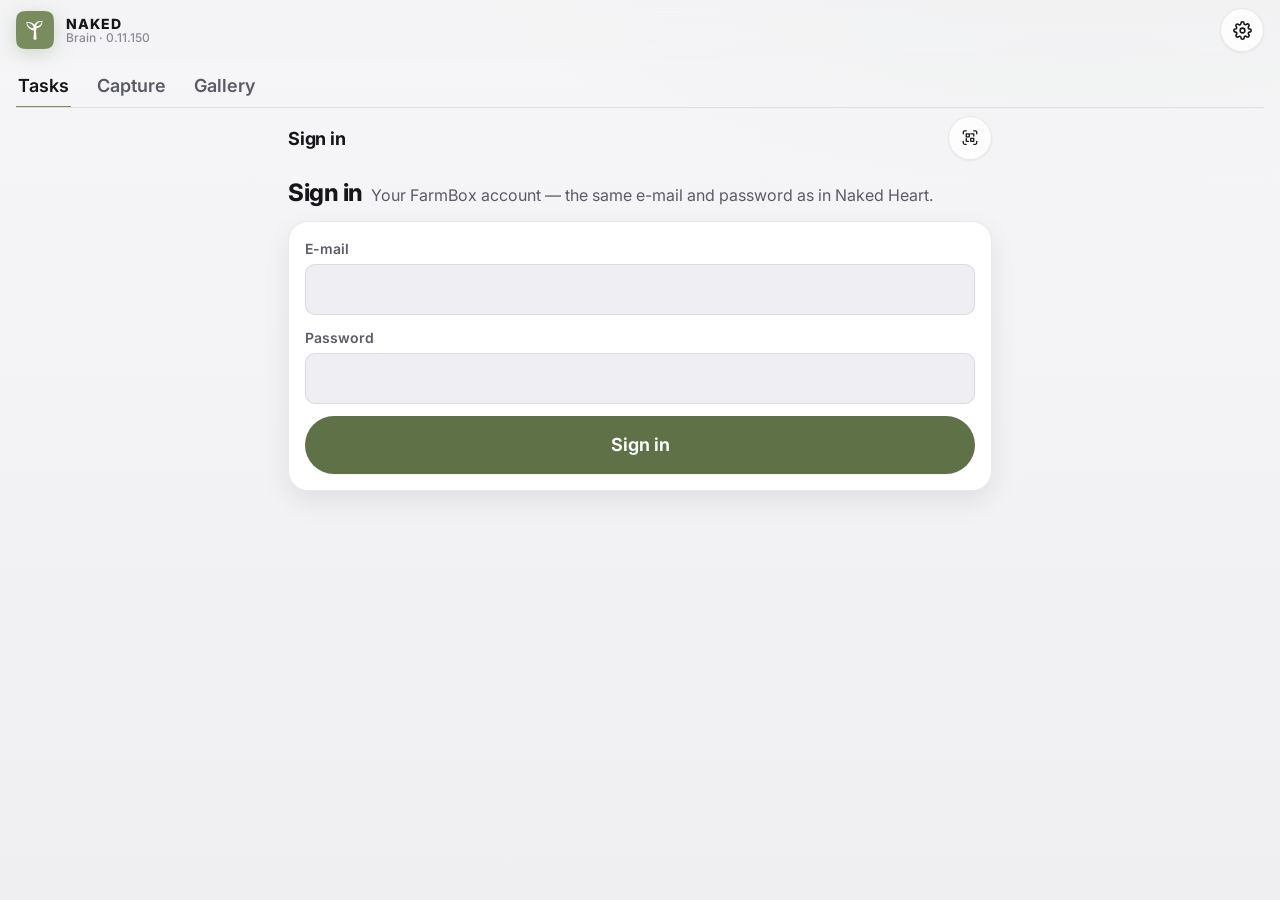
==== commit 216115d2: "Naked Brain 0.11.150: Scouting photos from the gallery Released with scripts/release.ps1." ====
--- a/index.html
+++ b/index.html
@@ -1459,7 +1459,7 @@
   }
 
   // ─── VERSION CHECK ────────────────────────────────────────
-  const CURRENT_VERSION = '0.11.149';
+  const CURRENT_VERSION = '0.11.150';
   let updateAvailable = false;
 
   let lastSaid = null, notYetAt = 0;
@@ -1660,6 +1660,7 @@
   // Same idea as the console's Settings › Version log (release_note): one line per
   // release, what it changed, in plain words. Add the new release on top with each bump.
   const VERSION_LOG = [
+    ['0.11.150', '2026-11-19', 'Scouting photos from the gallery', 'Digital scouting: in a zone, Add photos from the gallery takes several photos at once, after the walk. Each one goes in the report of the day it was taken, up to 7 days back, traps too. What you add you may change or delete until the end of the day you add it.'],
     ['0.11.149', '2026-11-19', 'Green again', 'Naked Brain is green again, as before. The cleaner tabs stay: the open one is underlined, and a chosen answer, chip or setting has a green line instead of a filled colour.'],
     ['0.11.148', '2026-11-19', 'Blue, and zones by their number on scouting', 'Naked Brain takes the blue of Naked Heart: tabs underlined in blue and chosen items marked with a blue line. Digital scouting says Zone 1 to Zone 8 instead of the full zone name, to be more compact.'],
     ['0.11.147', '2026-11-17', 'Clearer questions, last synced time, undo on photos', 'Questions such as Finish anyway or Remove this photo now appear in the app itself, with two big buttons named after what they do, instead of the small grey box of the phone. The week shows when the phone last synced, in farm time, and says what to do when nothing was ever loaded and there is no signal. A first-time hint shows that a task card can be swiped: right for done, left for not done. Removing a photo from a checklist can be undone for five seconds. Signing out now also clears the farm lists from the phone, never a report, a draft or a photo, and the next person no longer gets the open checklist of the last one. Old screens that were no longer used were removed, which makes the app lighter.'],
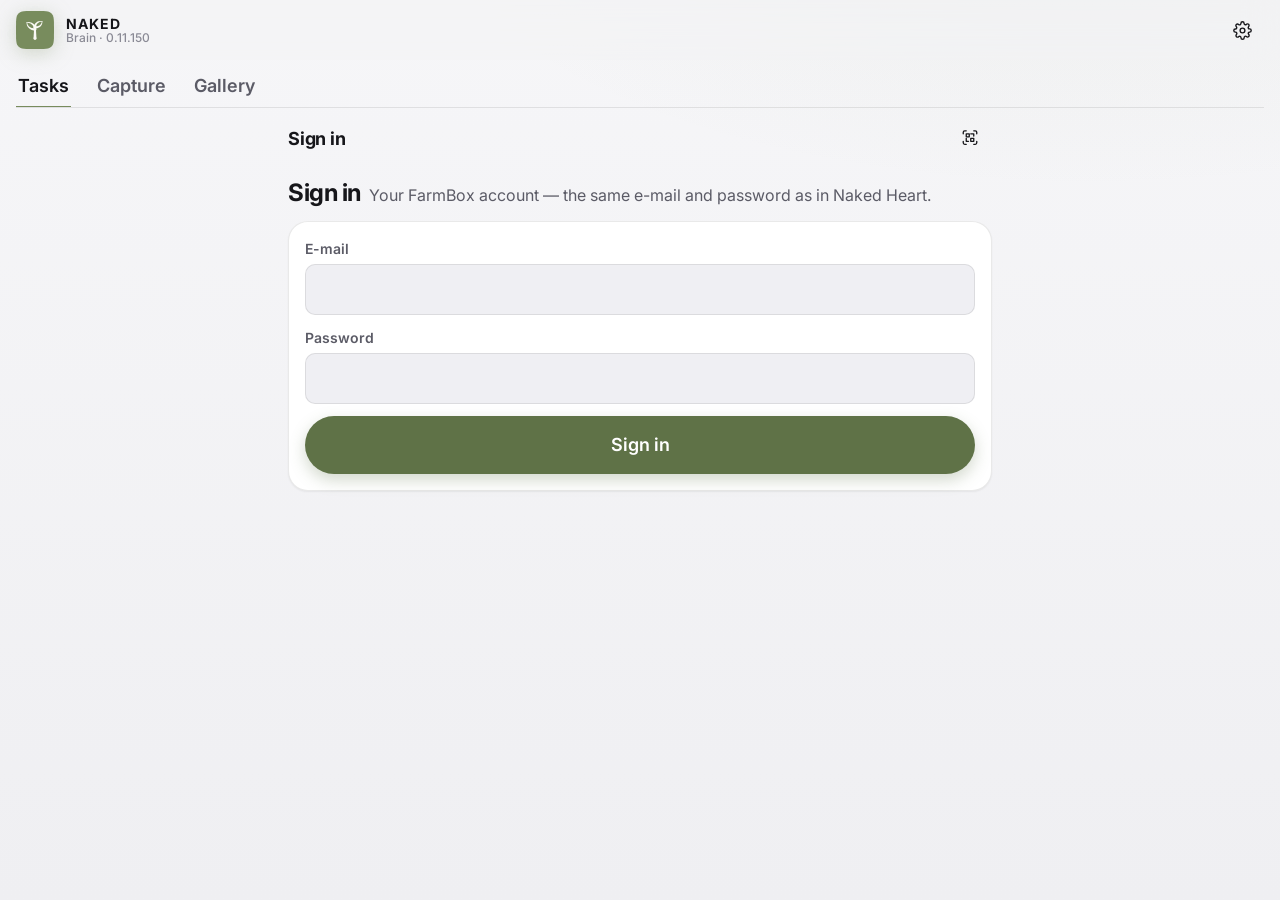
==== commit 8cf5363e: "Overnight check: photos waiting to send no longer read whole into memory at every sync, gallery and " ====
--- a/index.html
+++ b/index.html
@@ -24,10 +24,20 @@
       --space-1: 0.25rem; --space-2: 0.5rem; --space-3: 0.75rem;
       --space-4: 1rem; --space-5: 1.25rem; --space-6: 1.5rem;
       --space-8: 2rem; --space-10: 2.5rem; --space-12: 3rem; --space-16: 4rem;
-      --radius-sm: 0.375rem; --radius-md: 0.5rem; --radius-lg: 0.75rem;
-      --radius-xl: 1rem; --radius-full: 9999px;
+      /* corners, as Naked Heart's (21 Nov 2026: one block; a skin may still set sm, md, lg and xl) */
+      --radius-xs: 6px; --radius-sm: 0.5rem; --radius-md: 0.625rem; --radius-lg: 1rem; --radius-xl: 1.25rem; --radius-full: 9999px;
       --font-body: 'Inter', system-ui, sans-serif;
-      --transition: 180ms cubic-bezier(0.16, 1, 0.3, 1);
+      --font-mono: ui-monospace, 'SF Mono', 'Cascadia Mono', Menlo, Consolas, monospace;
+      --ease: cubic-bezier(0.16, 1, 0.3, 1);
+      --transition: 180ms var(--ease);
+      --tap: 44px; --tap-lg: 48px;   /* a thumb, a glove: nothing to tap is smaller */
+      /* derived from the theme's own colours (no colour of their own), so they follow light, dark and a skin */
+      --border-strong: color-mix(in srgb, var(--text) 16%, transparent);
+      --hover: color-mix(in srgb, var(--text) 5%, transparent);
+      --chip: color-mix(in srgb, var(--text) 6%, transparent);
+      --field-bg: var(--surface-offset);
+      --ring: 0 0 0 3px color-mix(in srgb, var(--primary) 18%, transparent);
+      --shadow-accent: 0 6px 16px color-mix(in srgb, var(--primary) 28%, transparent);
     }
 
     /* ═══ NAKED FARM UI v1 — shared design tokens ═══════════════════════════
@@ -40,7 +50,6 @@
        a chosen item has a line in the accent instead of a fill. */
     :root, [data-theme="light"] {
       color-scheme: light;
-      --radius-sm: 0.5rem; --radius-md: 0.625rem; --radius-lg: 1rem; --radius-xl: 1.25rem;
       --bg: #f3f3f5; --bg-end: #efeff2;
       --bg-grad: radial-gradient(1100px 480px at 85% -12%, rgba(120,140,93,0.07), transparent 62%), linear-gradient(180deg, #f6f6f8 0%, #efeff2 100%);
       --surface: #ffffff; --surface-2: #f8f8fa; --surface-raised: #ffffff; --surface-offset: #efeff3; --surface-dynamic: #e8e8ec; --glass: rgba(255,255,255,0.8);
@@ -102,6 +111,7 @@
     input, textarea, select { font: inherit; color: inherit; }
     a, button, input, textarea, select { transition: color var(--transition), background var(--transition), border-color var(--transition), box-shadow var(--transition), opacity var(--transition); }
     :focus-visible { outline: 2px solid var(--primary); outline-offset: 3px; border-radius: var(--radius-sm); }
+    ::selection { background: color-mix(in srgb, var(--primary) 30%, transparent); }
     .sr-only { position: absolute; width: 1px; height: 1px; overflow: hidden; clip: rect(0,0,0,0); white-space: nowrap; }
 
     /* HEADER */
@@ -163,14 +173,14 @@
     .editable-box-header { display: flex; align-items: center; justify-content: space-between; margin-bottom: var(--space-2); }
     .editable-box-actions { display: flex; gap: var(--space-2); align-items: center; }
     .btn-copy { display: flex; align-items: center; gap: var(--space-1); padding: var(--space-1) var(--space-3); border-radius: var(--radius-full); background: var(--surface-offset); border: 1px solid var(--border); font-size: var(--text-xs); color: var(--text-muted); font-weight: 500; }
-    .btn-copy:hover { background: var(--surface-dynamic); color: var(--text); }
+    .btn-copy:hover { background: var(--surface-offset); border-color: var(--border-strong); color: var(--text); }
     .btn-generate { display: flex; align-items: center; gap: var(--space-1); padding: var(--space-1) var(--space-3); border-radius: var(--radius-full); background: var(--primary-highlight); border: 1px solid color-mix(in oklch, var(--primary) 35%, transparent); font-size: var(--text-xs); color: var(--primary); font-weight: 600; }
     .btn-generate:hover { background: var(--primary); color: var(--text-inverse); }
     .btn-generate:disabled { opacity: 0.5; cursor: not-allowed; }
     .editable-textarea { width: 100%; background: var(--surface); border-radius: var(--radius-lg); border: 1px solid var(--border); padding: var(--space-3) var(--space-4); font-size: var(--text-sm); color: var(--text); resize: vertical; min-height: 80px; line-height: 1.65; font-family: var(--font-body); }
     .editable-textarea:focus { border-color: var(--primary); outline: none; box-shadow: 0 0 0 3px color-mix(in oklch, var(--primary) 18%, transparent); }
     .editable-textarea::placeholder { color: var(--text-faint); font-style: italic; }
-    .editable-textarea.transcript-ta { font-family: SFMono-Regular, Consolas, monospace; font-size: var(--text-xs); line-height: 1.7; background: var(--surface-offset); }
+    .editable-textarea.transcript-ta { font-family: var(--font-mono); font-size: var(--text-xs); line-height: 1.7; background: var(--surface-offset); }
     .editable-textarea.summary-ta { min-height: 100px; }
     .transcribing-bar { display: flex; align-items: center; gap: var(--space-2); font-size: var(--text-xs); color: var(--primary); padding: var(--space-2) var(--space-4); background: var(--primary-highlight); border-radius: var(--radius-md); margin-bottom: var(--space-2); border: 1px solid color-mix(in oklch, var(--primary) 25%, transparent); }
     .groq-badge { display: inline-flex; align-items: center; gap: 4px; font-size: var(--text-xs); color: var(--text-faint); margin-left: auto; font-style: italic; }
@@ -189,7 +199,7 @@
     .media-wrap { margin-bottom: var(--space-4); }
     .media-actions { display: flex; gap: var(--space-2); margin-bottom: var(--space-3); flex-wrap: wrap; }
     .btn-attach { display: flex; align-items: center; gap: var(--space-2); padding: var(--space-2) var(--space-4); border-radius: var(--radius-full); background: var(--surface); border: 1px solid var(--border); font-size: var(--text-sm); color: var(--text-muted); font-weight: 500; }
-    .btn-attach:hover { background: var(--surface-dynamic); color: var(--text); border-color: var(--primary); }
+    .btn-attach:hover { background: var(--surface-offset); color: var(--text); border-color: var(--border-strong); }
     .btn-attach:active { background: var(--primary-highlight); }
     .video-link-row { display: flex; gap: var(--space-2); margin-top: var(--space-2); }
     .video-link-row input { flex: 1; background: var(--surface); border: 1px solid var(--border); border-radius: var(--radius-md); padding: var(--space-2) var(--space-3); font-size: var(--text-sm); }
@@ -246,7 +256,7 @@
     .config-field { margin-bottom: var(--space-3); }
     .config-field:last-child { margin-bottom: 0; }
     .config-field label { display: block; font-size: var(--text-xs); font-weight: 600; text-transform: uppercase; letter-spacing: 0.07em; color: var(--text-muted); margin-bottom: var(--space-1); }
-    .config-field input { width: 100%; background: var(--surface-offset); border: 1px solid var(--border); border-radius: var(--radius-md); padding: var(--space-2) var(--space-3); font-size: var(--text-sm); font-family: SFMono-Regular, Consolas, monospace; }
+    .config-field input { width: 100%; background: var(--surface-offset); border: 1px solid var(--border); border-radius: var(--radius-md); padding: var(--space-2) var(--space-3); font-size: var(--text-sm); font-family: var(--font-mono); }
     .config-field input:focus { border-color: var(--primary); outline: none; }
     .config-field input::placeholder { color: var(--text-faint); font-style: italic; font-family: var(--font-body); }
     .config-hint { font-size: var(--text-xs); color: var(--text-faint); margin-top: var(--space-1); }
@@ -295,7 +305,8 @@
     .toast.info { background: var(--primary-highlight); color: var(--primary); }
 
     @media (min-width: 600px) { .recorder-card { padding: var(--space-8); } }
-    @media (prefers-reduced-motion: reduce) { *, ::before, ::after { animation-duration: 0.01ms !important; transition-duration: 0.01ms !important; } }
+    /* the one reduced-motion rule of the app: animations end at once (a spinner stands still), no slides, no smooth scroll */
+    @media (prefers-reduced-motion: reduce) { *, ::before, ::after { animation-duration: 0.01ms !important; animation-iteration-count: 1 !important; transition-duration: 0.01ms !important; scroll-behavior: auto !important; } }
 
     /* PASSWORD GATE */
     #passwordGate {
@@ -329,7 +340,7 @@
       outline: none;
       transition: border-color var(--transition), box-shadow var(--transition);
     }
-    .pw-input-wrap input:focus { border-color: var(--primary); box-shadow: 0 0 0 3px color-mix(in oklch, var(--primary) 20%, transparent); }
+    .pw-input-wrap input:focus { border-color: var(--primary); box-shadow: var(--ring); }
     .pw-eye-btn {
       position: absolute; right: var(--space-3); top: 50%; transform: translateY(-50%);
       background: none; border: none; color: var(--text-faint); cursor: pointer;
@@ -353,9 +364,9 @@
       background: color-mix(in srgb, var(--bg) 55%, transparent); -webkit-backdrop-filter: blur(16px); backdrop-filter: blur(16px); }
     .logo-icon { color: var(--text); }
     .logo-text { font-size: var(--text-base); font-weight: 700; }
-    .logo-text span { color: var(--text); font-weight: 800; }
-    .btn-icon { width: 44px; height: 44px; border-radius: 50%; background: var(--glass); border: 1px solid var(--border); color: var(--text); box-shadow: var(--shadow-sm); }
-    .btn-icon:hover { background: var(--surface); color: var(--text); }
+    .logo-text span { color: var(--text); font-weight: 700; }
+    .btn-icon { width: 44px; height: 44px; border-radius: 50%; background: transparent; border: 1px solid transparent; color: var(--text); box-shadow: none; }   /* ghost, as Naked Heart's (21 Nov 2026); the glass is the bar's */
+    .btn-icon:hover { background: var(--hover); color: var(--text); }
     #authorBtn { border-radius: var(--radius-full) !important; min-height: 36px; padding: 0 var(--space-4) !important; }
 
     /* Tabs: which Notion database this capture goes to. Since 19 Nov 2026 words, the open one underlined in the accent (green),
@@ -368,12 +379,12 @@
 
     main { padding-top: var(--space-2); }
     .hero { margin: var(--space-2) 0 var(--space-5); }
-    .hero h1 { font-size: clamp(1.9rem, 1.4rem + 2.2vw, 2.5rem); font-weight: 750; letter-spacing: -0.035em; line-height: 1.08; }
+    .hero h1 { font-size: clamp(1.9rem, 1.4rem + 2.2vw, 2.5rem); font-weight: 700; letter-spacing: -0.035em; line-height: 1.08; }
     .hero p { color: var(--text-muted); margin-top: var(--space-2); font-size: var(--text-base); }
     .section-label { font-size: var(--text-sm); font-weight: 650; text-transform: none; letter-spacing: -0.01em; color: var(--text); }
 
     /* Cards */
-    .recorder-card, .entry-card, .config-panel { border-radius: var(--radius-xl); border: 1px solid var(--border); box-shadow: var(--shadow-md); background: var(--surface); }
+    .recorder-card, .entry-card, .config-panel { border-radius: var(--radius-xl); border: 1px solid var(--border); box-shadow: var(--shadow-sm); background: var(--surface); }
     .record-btn { background: var(--primary); color: var(--text-inverse); box-shadow: var(--shadow-lg); }
     .record-btn:hover { background: var(--primary-hover); }
     .record-btn:active { background: var(--primary-active); }
@@ -389,6 +400,7 @@
 
     /* Pills */
     .btn-copy, .btn-generate, .btn-attach, .btn-sm, .tag-chip { border-radius: var(--radius-full); min-height: 40px; padding: 0 var(--space-4); font-weight: 600; }   /* 40 px: a thumb, a glove */
+    .btn-copy, .btn-attach { border: 1px solid var(--border); }
     .btn-copy { background: var(--surface); color: var(--text); }
     .btn-generate { background: var(--accent); color: var(--text-inverse); border: none; }
     .btn-generate:hover { background: var(--primary); color: var(--text-inverse); }
@@ -400,6 +412,7 @@
     .selected-tag { background: var(--accent-soft); color: var(--text); border: 1px solid var(--accent); border-radius: var(--radius-full); padding: var(--space-1) var(--space-3); }
     .priority-tag { background: var(--ink); color: var(--ink-text); border-radius: var(--radius-full); }
     .tab-field-text, .tag-custom-row input, .video-link-row input { border-radius: var(--radius-md); min-height: 44px; font-size: var(--text-base); }
+    .tab-field-text { background: var(--field-bg); padding: 10px 12px; }
 
     /* Config */
     .config-toggle { border-radius: var(--radius-full); background: var(--glass); color: var(--text); min-height: 48px; box-shadow: var(--shadow-sm); }
@@ -414,7 +427,7 @@
 
     /* Send */
     .submit-area { background: linear-gradient(to top, var(--bg-end) 55%, transparent); padding-bottom: calc(env(safe-area-inset-bottom) + var(--space-3)); }
-    .btn-submit { border-radius: var(--radius-full); min-height: 58px; background: var(--primary); color: var(--text-inverse); box-shadow: var(--shadow-lg); font-weight: 650; }
+    .btn-submit { border-radius: var(--radius-full); min-height: 58px; background: var(--primary); color: var(--text-inverse); box-shadow: var(--shadow-accent); font-weight: 650; }
     .btn-submit:hover { background: var(--primary-hover); }
 
     /* Toast */
@@ -425,25 +438,25 @@
 
     /* Password gate */
     #passwordGate { background: var(--bg-grad); }
-    .pw-card { border-radius: 28px; border: none; }
+    .pw-card { border-radius: var(--radius-xl); border: none; }
     .pw-input-wrap input { border-radius: var(--radius-md); min-height: 48px; background: var(--surface-offset); }
-    .pw-unlock-btn { border-radius: var(--radius-full); min-height: 52px; }
+    .pw-unlock-btn { border-radius: var(--radius-full); min-height: 52px; box-shadow: var(--shadow-accent); }
 
     /* SETTINGS PAGE */
     .logo { gap: var(--space-3); }
     .logo-words { display: inline-flex; flex-direction: column; line-height: 1.1; }
     .logo-beta { font-size: 11px; font-style: italic; font-weight: 500; color: var(--text-muted); letter-spacing: 0.01em; }
     /* 0.11.33: the wordmark of Naked Heart's rail — NAKED, bold capitals, the app's name small underneath */
-    .logo-text { font-size: 0.875rem; font-weight: 800; letter-spacing: 0.08em; text-transform: uppercase; color: var(--text); }
+    .logo-text { font-size: 0.875rem; font-weight: 700; letter-spacing: 0.08em; text-transform: uppercase; color: var(--text); }
     .logo-beta { font-size: 0.75rem; font-style: normal; font-weight: 500; color: var(--text-faint); letter-spacing: 0; }
     #settingsPage { position: fixed; inset: 0; z-index: 500; overflow-y: auto; -webkit-overflow-scrolling: touch; background: var(--bg-grad); }
     #settingsPage.hidden { display: none; }
     .settings-head { position: sticky; top: 0; z-index: 2; display: flex; align-items: center; gap: var(--space-3); padding: calc(env(safe-area-inset-top) + var(--space-2)) var(--space-4) var(--space-2);
       background: color-mix(in srgb, var(--bg) 55%, transparent); -webkit-backdrop-filter: blur(16px); backdrop-filter: blur(16px); }
     .settings-body { max-width: 640px; margin: 0 auto; padding: var(--space-2) var(--space-4) calc(env(safe-area-inset-bottom) + var(--space-8)); }
-    .set-select { font: inherit; font-size: var(--text-sm); color: var(--text); background: var(--surface-offset); border: 1px solid var(--border); border-radius: var(--radius-md); padding: 6px 10px; max-width: 60%; }
+    .set-select { font: inherit; font-size: var(--text-sm); color: var(--text); background: var(--field-bg); border: 1px solid var(--border); border-radius: var(--radius-md); padding: 10px 12px; min-height: var(--tap); max-width: 60%; }
     .set-title { display: flex; align-items: center; gap: var(--space-2); font-size: 1.15rem; font-weight: 700; letter-spacing: -0.02em; margin: var(--space-5) 0 var(--space-2); }
-    .set-group { background: var(--surface); border: 1px solid var(--border); border-radius: var(--radius-xl); box-shadow: var(--shadow-md); padding: var(--space-4); }
+    .set-group { background: var(--surface); border: 1px solid var(--border); border-radius: var(--radius-xl); box-shadow: var(--shadow-sm); padding: var(--space-4); }
     .set-row { display: flex; align-items: center; justify-content: space-between; gap: var(--space-3); min-height: 48px; }
     .set-row + .set-row { border-top: 1px solid var(--divider); }
     .segmented { display: flex; gap: 4px; padding: 4px; background: var(--surface-offset); border-radius: var(--radius-full); }
@@ -481,6 +494,27 @@
     #authorGate.hidden, #authorGateCancel.hidden { display: none; }
     #authorGateCancel { min-height: 44px; border-radius: var(--radius-full); font-weight: 600; color: var(--text-muted); }
 
+    /* ═══ 21 Nov 2026 — closer to Naked Heart, the colours unchanged ════════════════════════════════════════════
+       Buttons: pills with a 1 px edge, semi-bold; a press shrinks a button a little (only buttons: a card or a picture
+       has a transform of its own from swipe-open.js and viewer-measure.js). Hover only where there is a mouse, never
+       on a chosen answer (its line in the accent stays), a fill or the camera's buttons. */
+    .btn, .fb-btn, .btn-copy, .btn-attach, .btn-generate, .btn-submit, .pw-unlock-btn {
+      transition: color var(--transition), background var(--transition), border-color var(--transition), box-shadow var(--transition), opacity var(--transition), transform var(--transition); }
+    .btn:active:not(:disabled), .fb-btn:active:not(:disabled), .btn-copy:active, .btn-attach:active, .btn-generate:active:not(:disabled),
+    .btn-submit:active:not(:disabled), .pw-unlock-btn:active:not(:disabled) { transform: scale(0.985); }
+    @media (hover: hover) {
+      .fb-btn:hover:not(:disabled):not(:where([aria-pressed="true"], .on, .fb-btn-primary, .fb-ask-yes, .gl-send, .fb-size-pick, .fb-cam .fb-btn)) {
+        background: var(--surface-offset); border-color: var(--border-strong); }
+    }
+
+    /* Fields: one look for every box to type or choose in, as Naked Heart's .field */
+    .fb-num:hover, .fb-note:hover, .fb-runnote:hover, .fb-who-sel:hover, .set-select:hover, .tab-field-text:hover, #viewFarmbox .field input:hover { border-color: var(--border-strong); }
+    .fb-num:focus-visible, .fb-note:focus-visible, .fb-runnote:focus-visible, .fb-who-sel:focus-visible, .set-select:focus-visible, .tab-field-text:focus-visible,
+    #viewFarmbox .field input:focus-visible { outline: none; border-color: var(--primary); box-shadow: var(--ring); }
+
+    /* Sheets come up softly (the one reduced-motion rule in base.css stops it) */
+    @keyframes nb-fade { from { opacity: 0; } }
+    @keyframes nb-rise { from { opacity: 0; transform: translateY(16px); } }
     /* ═══ SoP (FarmBox SOP) — scoped to the SoP tab ═══ */
     #viewSop img { display: block; max-width: 100%; height: auto; }
     #viewSop button { cursor: pointer; background: none; border: none; font: inherit; color: inherit; }
@@ -489,25 +523,28 @@
     #viewSop .hidden { display: none !important; }
     #viewSop .sop-bar, #viewFarmbox .sop-bar, #viewGallery .sop-bar { position: sticky; top: 0; z-index: 50; padding: calc(env(safe-area-inset-top) + var(--space-2)) var(--space-4) var(--space-2); display: flex; align-items: center; gap: var(--space-2); background: color-mix(in srgb, var(--bg) 55%, transparent); -webkit-backdrop-filter: blur(16px); backdrop-filter: blur(16px); }
     #viewSop .hdr-title, #viewFarmbox .hdr-title, #viewGallery .hdr-title { flex: 1; min-width: 0; font-weight: 700; font-size: var(--text-base); letter-spacing: -0.01em; white-space: nowrap; overflow: hidden; text-overflow: ellipsis; }
-    #viewSop .hdr-title span { font-weight: 800; }
-    #viewSop .btn-icon, #viewFarmbox .btn-icon, #viewGallery .btn-icon { display: inline-flex; align-items: center; justify-content: center; min-width: 44px; height: 44px; padding: 0 var(--space-3); border-radius: var(--radius-full); background: var(--glass); border: 1px solid var(--border); color: var(--text); font-size: 1.15rem; box-shadow: var(--shadow-sm); }
-    #viewSop .btn-icon:hover { background: var(--surface); }
+    #viewSop .hdr-title span { font-weight: 700; }
+    #viewSop .btn-icon, #viewFarmbox .btn-icon, #viewGallery .btn-icon { display: inline-flex; align-items: center; justify-content: center; min-width: 44px; height: 44px; padding: 0 var(--space-3); border-radius: var(--radius-full); background: transparent; border: 1px solid transparent; color: var(--text); font-size: 1.15rem; box-shadow: none; }   /* ghost (21 Nov 2026) */
+    #viewSop .btn-icon:hover, #viewFarmbox .btn-icon:hover, #viewGallery .btn-icon:hover { background: var(--hover); }
     #viewSop .btn-icon:disabled { opacity: 0.35; cursor: not-allowed; }
-    #viewSop .net-pill { font-size: var(--text-xs); font-weight: 650; padding: 4px 12px; border-radius: var(--radius-full); background: var(--coral); color: #fff; white-space: nowrap; }
+    #viewSop .net-pill { font-size: var(--text-xs); font-weight: 600; padding: 4px 12px; border-radius: var(--radius-full); background: var(--coral); color: #fff; white-space: nowrap; }
     #viewSop .sop-main, #viewFarmbox .sop-main, #viewGallery .sop-main { max-width: 46rem; margin: 0 auto; padding: var(--space-2) var(--space-4) calc(env(safe-area-inset-bottom) + 7rem); }
     #viewSop .hero { margin: var(--space-3) 0 var(--space-5); }
-    #viewSop .hero h1 { font-size: clamp(1.9rem, 1.4rem + 2.2vw, 2.5rem); font-weight: 750; letter-spacing: -0.035em; line-height: 1.08; }
+    #viewSop .hero h1 { font-size: clamp(1.9rem, 1.4rem + 2.2vw, 2.5rem); font-weight: 700; letter-spacing: -0.035em; line-height: 1.08; }
     #viewSop .hero p { color: var(--text-muted); margin-top: var(--space-2); font-size: var(--text-base); }
     #viewSop .sec-head { display: flex; align-items: center; justify-content: space-between; gap: var(--space-2); margin: var(--space-6) 0 var(--space-3); }
     #viewSop .sec-head h2 { font-size: 1.3rem; font-weight: 650; letter-spacing: -0.02em; }
     #viewSop .lbl, #viewSop .field label { display: block; font-size: var(--text-sm); font-weight: 650; color: var(--text-muted); margin-bottom: var(--space-2); }
     #viewSop .hint { font-size: var(--text-sm); color: var(--text-muted); margin-top: var(--space-1); }
-    #viewSop .btn, #viewFarmbox .btn { display: inline-flex; align-items: center; justify-content: center; gap: var(--space-2); min-height: 48px; padding: var(--space-2) var(--space-5); border-radius: var(--radius-full); font-weight: 650; font-size: var(--text-sm); background: var(--surface); color: var(--text); border: 1px solid var(--border); box-shadow: var(--shadow-sm); }
-    #viewSop .btn:hover, #viewFarmbox .btn:hover { background: var(--surface-2); }
+    #viewSop .btn, #viewFarmbox .btn { display: inline-flex; align-items: center; justify-content: center; gap: var(--space-2); min-height: 48px; padding: var(--space-2) var(--space-5); border-radius: var(--radius-full); font-weight: 600; font-size: var(--text-sm); background: var(--surface); color: var(--text); border: 1px solid var(--border); box-shadow: none; }
+    #viewSop .btn:hover, #viewFarmbox .btn:hover { background: var(--surface-offset); border-color: var(--border-strong); }
     #viewSop .btn:disabled, #viewFarmbox .btn:disabled { opacity: 0.45; cursor: not-allowed; }
-    #viewSop .btn-primary, #viewFarmbox .btn-primary { background: var(--primary); color: var(--text-inverse); border-color: transparent; }
-    #viewSop .btn-primary:hover, #viewFarmbox .btn-primary:hover { background: var(--primary-hover); }
+    #viewSop .btn-primary, #viewFarmbox .btn-primary { background: var(--primary); color: var(--text-inverse); border-color: transparent; box-shadow: var(--shadow-accent); }
+    #viewSop .btn-primary:hover, #viewFarmbox .btn-primary:hover { background: var(--primary-hover); border-color: transparent; }
     #viewSop .btn-danger, #viewFarmbox .btn-danger { background: var(--coral-soft); color: var(--error); border-color: transparent; }
+    #viewSop .btn-danger:hover, #viewFarmbox .btn-danger:hover { background: var(--coral-soft); border-color: transparent; }
+    #viewSop .btn-ghost, #viewFarmbox .btn-ghost { background: transparent; border-color: transparent; box-shadow: none; color: var(--text-muted); }
+    #viewSop .btn-ghost:hover, #viewFarmbox .btn-ghost:hover { background: var(--hover); border-color: transparent; color: var(--text); }
     #viewSop .btn-block, #viewFarmbox .btn-block { width: 100%; }
     #viewSop .btn-lg, #viewFarmbox .btn-lg { min-height: 58px; font-size: var(--text-base); }
     #viewSop .btn-sm, #viewFarmbox .btn-sm { min-height: 38px; padding: var(--space-1) var(--space-4); font-size: var(--text-sm); }
@@ -525,7 +562,7 @@
     #viewSop .chips::-webkit-scrollbar { display: none; }
     #viewSop .chip { flex-shrink: 0; min-height: 40px; padding: var(--space-1) var(--space-4); border-radius: var(--radius-full); font-size: var(--text-sm); font-weight: 650; background: var(--glass); border: 1px solid var(--border); color: var(--text); }
     #viewSop .chip.active { background: var(--accent-soft); border-color: var(--accent); color: var(--text); box-shadow: inset 0 0 0 1px var(--accent); }
-    #viewSop .card { display: block; width: 100%; text-align: left; background: var(--surface); border: 1px solid var(--border); border-radius: var(--radius-xl); padding: var(--space-4) var(--space-4); margin-bottom: var(--space-3); box-shadow: var(--shadow-md); color: inherit; text-decoration: none; }
+    #viewSop .card { display: block; width: 100%; text-align: left; background: var(--surface); border: 1px solid var(--border); border-radius: var(--radius-xl); padding: var(--space-4) var(--space-4); margin-bottom: var(--space-3); box-shadow: var(--shadow-sm); color: inherit; text-decoration: none; }
     #viewSop button.card:active, #viewSop a.card:active { transform: scale(0.99); }
     #viewSop .sop-card { display: flex; gap: var(--space-3); align-items: center; }
     #viewSop .sc-icon { width: 52px; height: 52px; border-radius: 50%; background: var(--surface-offset); display: flex; align-items: center; justify-content: center; font-size: 1.55rem; flex-shrink: 0; }
@@ -553,9 +590,9 @@
     #viewSop .bottom-bar { position: fixed; left: 0; right: 0; bottom: 0; z-index: 40; padding: var(--space-4) var(--space-4) calc(env(safe-area-inset-bottom) + var(--space-3)); background: linear-gradient(to top, var(--bg-end) 55%, transparent); }
     #viewSop .bottom-bar > div { max-width: 46rem; margin: 0 auto; }
     #viewSop .bottom-bar .btn { box-shadow: var(--shadow-lg); }
-    #viewSop .sop-head h1 { font-size: clamp(1.75rem, 1.3rem + 2vw, 2.25rem); font-weight: 750; line-height: 1.12; letter-spacing: -0.03em; margin: var(--space-2) 0 var(--space-3); }
+    #viewSop .sop-head h1 { font-size: clamp(1.75rem, 1.3rem + 2vw, 2.25rem); font-weight: 700; line-height: 1.12; letter-spacing: -0.03em; margin: var(--space-2) 0 var(--space-3); }
     #viewSop .sop-head .note { color: var(--text-muted); font-size: var(--text-base); margin-top: var(--space-3); }
-    #viewSop #sop-view > .doc { background: var(--surface); border: 1px solid var(--border); border-radius: var(--radius-xl); padding: var(--space-5) var(--space-5); box-shadow: var(--shadow-md); }
+    #viewSop #sop-view > .doc { background: var(--surface); border: 1px solid var(--border); border-radius: var(--radius-xl); padding: var(--space-5) var(--space-5); box-shadow: var(--shadow-sm); }
     #viewSop .doc, #viewFarmbox .doc { margin-top: var(--space-4); overflow-wrap: anywhere; line-height: 1.6; }
     #viewSop .doc > * + *, #viewFarmbox .doc > * + * { margin-top: var(--space-3); }
     #viewSop .doc > :first-child, #viewFarmbox .doc > :first-child { margin-top: 0; }
@@ -567,7 +604,7 @@
     #viewSop .doc li::marker { font-weight: 700; }
     #viewSop .doc li > .kids { margin-top: var(--space-1); }
     #viewSop .doc .todo { display: flex; gap: var(--space-2); align-items: flex-start; }
-    #viewSop .doc .todo .box { flex-shrink: 0; width: 1.15rem; height: 1.15rem; margin-top: 0.25rem; border: 2px solid var(--text-faint); border-radius: 6px; }
+    #viewSop .doc .todo .box { flex-shrink: 0; width: 1.15rem; height: 1.15rem; margin-top: 0.25rem; border: 2px solid var(--text-faint); border-radius: var(--radius-xs); }
     #viewSop .doc .todo .box.on { background: var(--accent); border-color: var(--accent); }
     #viewSop .doc .callout { display: flex; gap: var(--space-3); background: var(--lavender-soft); border-radius: var(--radius-lg); padding: var(--space-3) var(--space-4); }
     #viewSop .doc .callout.warn { background: var(--coral-soft); }
@@ -575,7 +612,7 @@
     #viewSop .doc .callout > div > * + * { margin-top: var(--space-2); }
     #viewSop .doc blockquote { border-left: 3px solid var(--text); padding-left: var(--space-3); color: var(--text-muted); }
     #viewSop .doc hr { border: none; border-top: 1px solid var(--divider); margin: var(--space-5) 0; }
-    #viewSop .doc code { font-family: ui-monospace, Consolas, monospace; font-size: 0.9em; background: var(--surface-dynamic); padding: 1px 6px; border-radius: 6px; }
+    #viewSop .doc code { font-family: var(--font-mono); font-size: 0.9em; background: var(--surface-dynamic); padding: 1px 6px; border-radius: var(--radius-xs); }
     #viewSop .doc pre { background: var(--surface-dynamic); padding: var(--space-3); border-radius: var(--radius-md); overflow-x: auto; font-size: var(--text-sm); }
     #viewSop .doc a { color: inherit; text-decoration: underline; text-underline-offset: 2px; }
     #viewSop .doc figure img { border-radius: var(--radius-lg); }
@@ -601,15 +638,15 @@
     #viewSop .progress-fill { height: 100%; background: var(--accent); border-radius: var(--radius-full); transition: width 250ms; }
     #viewSop .progress { display: flex; flex-direction: column; }
     #viewSop .progress-label { display: flex; justify-content: space-between; align-items: baseline; gap: var(--space-2); order: 1; }
-    #viewSop .progress-label span:first-child { font-size: 1.35rem; font-weight: 750; letter-spacing: -0.02em; }
+    #viewSop .progress-label span:first-child { font-size: 1.35rem; font-weight: 700; letter-spacing: -0.02em; }
     #viewSop .progress-label span:last-child { font-size: var(--text-xs); color: var(--ink-muted); text-align: right; }
     #viewSop .run-section { font-size: 1.25rem; font-weight: 700; letter-spacing: -0.02em; margin: var(--space-6) 0 var(--space-3); }
-    #viewSop .step { background: var(--surface); border: 1px solid var(--border); border-radius: var(--radius-xl); margin-bottom: var(--space-3); overflow: hidden; box-shadow: var(--shadow-md); transition: background var(--transition); }
+    #viewSop .step { background: var(--surface); border: 1px solid var(--border); border-radius: var(--radius-xl); margin-bottom: var(--space-3); overflow: hidden; box-shadow: var(--shadow-sm); transition: background var(--transition); }
     #viewSop .step.done { background: var(--accent); border-color: transparent; color: var(--text-inverse); }
     #viewSop .step-main { display: flex; gap: var(--space-3); width: 100%; text-align: left; padding: var(--space-4) var(--space-4); min-height: 64px; align-items: flex-start; font-size: var(--text-base); line-height: 1.45; }
-    #viewSop .step-check { flex-shrink: 0; width: 34px; height: 34px; border-radius: 50%; border: 2.5px solid var(--text-faint); display: flex; align-items: center; justify-content: center; font-weight: 800; color: transparent; }
+    #viewSop .step-check { flex-shrink: 0; width: 34px; height: 34px; border-radius: 50%; border: 2.5px solid var(--text-faint); display: flex; align-items: center; justify-content: center; font-weight: 700; color: transparent; }
     #viewSop .step.done .step-check { background: var(--text-inverse); border-color: var(--text-inverse); color: var(--accent); }
-    #viewSop .step-num { font-weight: 800; margin-right: 2px; }
+    #viewSop .step-num { font-weight: 700; margin-right: 2px; }
     #viewSop .step-time { font-size: var(--text-xs); font-weight: 700; margin-top: var(--space-1); color: rgba(18,18,18,0.7); }
     #viewSop .step-extra { padding: 0 var(--space-4) var(--space-4) calc(var(--space-4) + 34px + var(--space-3)); }
     #viewSop .step-extra .doc { margin-top: 0; font-size: var(--text-sm); }
@@ -633,12 +670,12 @@
     #viewSop .ed-locked-label { font-size: var(--text-sm); color: var(--text-muted); font-style: italic; }
     #viewSop .ed-add { display: flex; gap: var(--space-2); flex-wrap: wrap; margin: var(--space-3) 0; }
     #viewSop .ed-img { max-height: 200px; border-radius: var(--radius-md); }
-    #viewSop .overlay { position: fixed; inset: 0; z-index: 150; background: rgba(10,10,12,0.45); display: flex; align-items: flex-end; justify-content: center; }
-    #viewSop .sheet { background: var(--surface); width: 100%; max-width: 32rem; max-height: 90dvh; overflow-y: auto; border-radius: 28px 28px 0 0; padding: var(--space-3) var(--space-5) calc(env(safe-area-inset-bottom) + var(--space-5)); box-shadow: var(--shadow-lg); }
+    #viewSop .overlay { position: fixed; inset: 0; z-index: 150; background: rgba(10,10,12,0.45); display: flex; align-items: flex-end; justify-content: center; animation: nb-fade 180ms var(--ease); }
+    #viewSop .sheet { background: var(--surface); width: 100%; max-width: 32rem; max-height: 90dvh; overflow-y: auto; border-radius: var(--radius-xl) var(--radius-xl) 0 0; padding: var(--space-3) var(--space-5) calc(env(safe-area-inset-bottom) + var(--space-5)); box-shadow: var(--shadow-lg); animation: nb-rise 260ms var(--ease); }
     #viewSop .sheet::before { content: ''; display: block; width: 40px; height: 5px; border-radius: 3px; background: var(--surface-dynamic); margin: 0 auto var(--space-4); }
     @media (min-width: 600px) {
     #viewSop .overlay { align-items: center; }
-    #viewSop .sheet { border-radius: 28px; }
+    #viewSop .sheet { border-radius: var(--radius-xl); }
     }
     #viewSop .sheet h2 { font-size: 1.4rem; font-weight: 700; letter-spacing: -0.02em; margin-bottom: var(--space-2); }
     #viewSop .sheet p { color: var(--text-muted); font-size: var(--text-base); margin-bottom: var(--space-4); }
@@ -705,11 +742,10 @@
     .editable-textarea { min-height: 72px; }
     /* ── FarmBox cloud Tasks ─────────────────────────────────────────────── */
     #viewFarmbox .hidden { display: none !important; }
-    #viewFarmbox .net-pill { font-size: 11px; font-weight: 700; padding: 4px 10px; border-radius: var(--radius-full);
+    #viewFarmbox .net-pill { font-size: var(--text-xs); font-weight: 600; padding: 4px 10px; border-radius: var(--radius-full);
       background: var(--coral-soft); color: var(--coral); }
     #viewFarmbox .spin { animation: fb-spin 1s linear infinite; }
     @keyframes fb-spin { to { transform: rotate(360deg); } }
-    @media (prefers-reduced-motion: reduce) { #viewFarmbox .spin { animation: none; } }
     /* Gallery tab (0.11.144): only in FarmBox mode; its view shows with the tab */
     body:not(.src-cloud) .app-tab[data-mode="gallery"] { display: none; }
     body.mode-gallery.src-cloud #viewGallery { display: block; }
@@ -720,15 +756,15 @@
     #viewGallery .gl-strip { display: flex; gap: 10px; overflow-x: auto; padding: 6px 6px 8px 0; }
     #viewGallery .gl-th { position: relative; flex: none; width: 84px; height: 84px; }
     #viewGallery .gl-th img { width: 100%; height: 100%; object-fit: cover; border-radius: var(--radius-md); display: block; background: var(--surface-offset); }
-    #viewGallery .gl-th button { position: absolute; top: -6px; right: -6px; width: 28px; height: 28px; border-radius: 50%; border: 2px solid var(--surface); background: var(--ink); color: var(--ink-text); font-weight: 800; line-height: 1; }
+    #viewGallery .gl-th button { position: absolute; top: -6px; right: -6px; width: 28px; height: 28px; border-radius: 50%; border: 2px solid var(--surface); background: var(--ink); color: var(--ink-text); font-weight: 700; line-height: 1; }
     #viewGallery .gl-tags { display: flex; flex-wrap: wrap; gap: 6px; margin: var(--space-2) 0; }
     #viewGallery .gl-note { width: 100%; min-height: 0; font-size: var(--text-sm); padding: 8px 10px; border-radius: var(--radius-md); background: var(--surface-offset); box-shadow: none; resize: none; }
-    #viewGallery .gl-send { background: var(--accent); border-color: var(--accent); color: var(--text-inverse); font-weight: 800; min-height: 48px; flex: 1; }
+    #viewGallery .gl-send { background: var(--accent); border-color: var(--accent); color: var(--text-inverse); font-weight: 700; min-height: 48px; flex: 1; box-shadow: var(--shadow-accent); }
     #viewGallery .gl-send:disabled, #viewGallery .gl-add .fb-btn:disabled { opacity: .5; }
     #viewGallery .gl-head { margin: var(--space-5) 0 var(--space-2); }
     #viewGallery .gl-row { cursor: default; flex-wrap: wrap; }
     #viewGallery .gl-row .fb-actions { flex: 1 0 100%; }
-    #viewGallery .gl-row img, #viewGallery .gl-row .gl-ph { width: 56px; height: 56px; flex: none; border-radius: 8px; object-fit: cover; }
+    #viewGallery .gl-row img, #viewGallery .gl-row .gl-ph { width: 56px; height: 56px; flex: none; border-radius: var(--radius-sm); object-fit: cover; }
     #viewGallery .gl-bad { color: var(--error); }
     #viewGallery .gl-grid { display: grid; grid-template-columns: repeat(auto-fill, minmax(140px, 1fr)); gap: var(--space-3); }
     #viewGallery .gl-tile { min-width: 0; padding: 0; background: none; border: 0; text-align: left; font: inherit; color: var(--text); cursor: pointer; }
@@ -741,12 +777,12 @@
     body.mode-sop.src-cloud #viewFarmbox { display: block; }
     #viewFarmbox .field { margin-bottom: var(--space-3); }
     #viewFarmbox .field label { display:block; font-size: var(--text-xs); font-weight:600; color: var(--text-muted); margin-bottom: 4px; }
-    #viewFarmbox .field input { width:100%; font:inherit; padding:10px 12px; border:1px solid var(--border);
-      border-radius: var(--radius-md); background: var(--surface-offset); color: var(--text); }
+    #viewFarmbox .field input { width:100%; font:inherit; padding:10px 12px; border:1px solid var(--border); min-height: var(--tap);
+      border-radius: var(--radius-md); background: var(--field-bg); color: var(--text); }
     /* the week header earns one line, not a quarter of the screen */
     #viewFarmbox .hero { margin: var(--space-2) 0 var(--space-3);
       display:flex; align-items:baseline; gap: var(--space-2); flex-wrap:wrap; }
-    #viewFarmbox .hero h1 { font-size: var(--text-lg); font-weight:750; letter-spacing:-0.02em; }
+    #viewFarmbox .hero h1 { font-size: var(--text-lg); font-weight: 700; letter-spacing:-0.02em; }
     #viewFarmbox .hero p { margin:0; color: var(--text-muted); font-size: var(--text-sm); }
     .fb-day { margin-top: var(--space-4); }
     .fb-slot { font-size: 11px; font-weight: 700; letter-spacing: .08em; text-transform: uppercase; color: var(--text-muted);
@@ -756,7 +792,7 @@
     /* the clock (0.11.38): in and out from the phone, offline through the outbox */
     .fb-clock:empty { display: none; }
     .fb-clock { display:flex; align-items:center; gap: var(--space-3); margin: var(--space-2) 0; padding: 10px 14px;
-      border-radius: 14px; background: var(--surface); border: 1px solid var(--border); }
+      border-radius: var(--radius-lg); background: var(--surface); border: 1px solid var(--border); }
     .fb-clock.on { border-color: var(--success, #2e7d32); background: color-mix(in srgb, var(--success, #2e7d32) 10%, var(--surface)); }
     .fb-clock .fb-clock-text { flex: 1; min-width: 0; font-size: var(--text-sm); }
     .fb-clock .fb-clock-text b { display:block; font-size: var(--text-base); }
@@ -765,32 +801,32 @@
     .fb-who > * { flex: 1; min-width: 0; }
     /* sister units (0.11.37): one heading per unit inside the day, in the unit's colour */
     .fb-unit { display:flex; align-items:center; gap: 8px; margin: var(--space-3) 0 2px; padding: 6px 10px;
-      border-radius: 10px; background: color-mix(in srgb, var(--u, var(--text-muted)) 14%, transparent);
+      border-radius: var(--radius-md); background: color-mix(in srgb, var(--u, var(--text-muted)) 14%, transparent);
       border-left: 4px solid var(--u, var(--text-muted)); font-weight: 700; font-size: var(--text-sm); }
-    .fb-unit .fb-ubadge { font-size: 11px; font-weight: 800; letter-spacing: .04em; color: #fff; background: var(--u, #888);
-      border-radius: 6px; padding: 2px 6px; }
+    .fb-unit .fb-ubadge { font-size: 11px; font-weight: 700; letter-spacing: .04em; color: #fff; background: var(--u, #888);
+      border-radius: var(--radius-xs); padding: 2px 6px; }
     .fb-unit .fb-ucount { margin-left: auto; font-weight: 600; color: var(--text-muted); font-size: 12px; }
-    .fb-who-sel { width:100%; font-size: var(--text-base); padding: 10px 12px; border-radius: 12px;
-      border: 1px solid var(--border); background: var(--surface); color: var(--text); font-weight: 600; }
+    .fb-who-sel { width:100%; font-size: var(--text-base); padding: 10px 12px; border-radius: var(--radius-md); min-height: var(--tap);
+      border: 1px solid var(--border); background: var(--field-bg); color: var(--text); font-weight: 600; }
     .fb-slot.any { border-top: 1px dashed var(--border); }
     .fb-day h2 { font-size: var(--text-sm); text-transform: uppercase; letter-spacing:.08em;
       color: var(--text-muted); margin: 0 0 var(--space-2); font-weight: 700; }
     .fb-card { display:flex; align-items:center; gap: var(--space-3); width:100%; text-align:left;
-      background: var(--surface); border:1px solid var(--border); border-left:6px solid var(--border);
-      border-radius: var(--radius-md);
+      background: var(--surface); border:1px solid var(--border); border-left:4px solid var(--border);
+      border-radius: var(--radius-lg);
       padding: var(--space-2) var(--space-3); margin-bottom: 6px; cursor:pointer;
-      font: inherit; color: var(--text); box-shadow: var(--shadow-sm); }
+      font: inherit; color: var(--text); box-shadow: none; }   /* 21 Nov 2026: flat, as Naked Heart's cards; the family bar 4 px */
     .fb-card:active { transform: scale(.995); }
     .fb-card.done { opacity:.5; }
     /* the whole greenhouse (0.11.122): not a zone and not a task — the accent's own colour, a dashed edge */
     .fb-card.fb-gh { border-left-color: var(--primary); border-style: dashed; border-left-style: solid; box-shadow: none; margin-bottom: var(--space-3); }
     /* swipe (0.11.27): the card slides over a band saying what the swipe does */
-    .fb-swipe { position:relative; margin-bottom: 6px; border-radius: var(--radius-md); }
+    .fb-swipe { position:relative; margin-bottom: 6px; border-radius: var(--radius-lg); }
     .fb-swipe > .fb-card { margin-bottom: 0; position:relative; z-index:1; touch-action: pan-y; }
     .fb-swipe.moving > .fb-card { transition:none; }
     .fb-swipe > .fb-card { transition: transform .18s ease; }
-    .fb-swipe-bg { position:absolute; inset:0; border-radius: var(--radius-md); display:none; align-items:center;
-      padding: 0 16px; font-weight:800; font-size: var(--text-sm); }
+    .fb-swipe-bg { position:absolute; inset:0; border-radius: var(--radius-lg); display:none; align-items:center;
+      padding: 0 16px; font-weight: 700; font-size: var(--text-sm); }
     .fb-swipe-bg.left { background: var(--accent); color: var(--text-inverse); justify-content:flex-start; }
     .fb-swipe-bg.right { background: var(--coral); color:#fff; justify-content:flex-end; }
     .fb-swipe.to-right .fb-swipe-bg.left, .fb-swipe.to-left .fb-swipe-bg.right { display:flex; }
@@ -800,12 +836,11 @@
       font-size: var(--text-sm); }
     .fb-undo.show { display:flex; animation: fb-undo-in .18s ease-out; }
     @keyframes fb-undo-in { from { transform: translateY(-12px); opacity: 0; } to { transform: none; opacity: 1; } }
-    @media (prefers-reduced-motion: reduce) { .fb-undo.show { animation: none; } }
     .fb-sc-notraps { display: flex; align-items: center; gap: 10px; flex-wrap: wrap; margin: 8px 0; }
     .fb-dim { opacity: 0.4; pointer-events: none; }
     .fb-auto-view { display: flex; align-items: center; gap: 8px; width: 100%; padding: 4px; border: 1px solid var(--border); border-radius: var(--radius-md);
       background: var(--surface); color: var(--text-muted); font: inherit; font-size: var(--text-xs); text-align: left; cursor: pointer; }
-    .fb-auto-view img { height: 72px; width: auto; border-radius: 6px; flex: none; }
+    .fb-auto-view img { height: 72px; width: auto; border-radius: var(--radius-xs); flex: none; }
     .fb-auto-view.ok { border-color: var(--success, #2e7d32); color: var(--success, #2e7d32); }
     .fb-sizecheck { max-height: 94vh; overflow: auto; }
     .fb-sizecheck-img { display: block; width: 100%; max-height: 62vh; object-fit: contain; border-radius: var(--radius-md); background: #000; margin: 8px 0; }
@@ -813,9 +848,9 @@
     .fb-sizecheck-sizes { display: flex; flex-wrap: wrap; gap: 6px; margin: 4px 0; }
     .fb-sizecheck .hidden { display: none !important; }   /* the sheet sits on <body>, outside #viewFarmbox's rule */
     .fb-undo span { flex:1; }
-    .fb-undo .fb-link { color: var(--accent); font-weight:800; }
-    .fb-sheet { position:fixed; inset:0; z-index:1400; background: rgba(0,0,0,.45); display:flex; align-items:flex-end; }
-    .fb-sheet-card { width:100%; background: var(--surface); border-radius: var(--radius-xl) var(--radius-xl) 0 0; padding: var(--space-5) var(--space-4) var(--space-6); }
+    .fb-undo .fb-link { color: var(--accent); font-weight: 700; }
+    .fb-sheet { position:fixed; inset:0; z-index:1400; background: rgba(0,0,0,.45); display:flex; align-items:flex-end; animation: nb-fade 180ms var(--ease); }
+    .fb-sheet-card { width:100%; background: var(--surface); border-radius: var(--radius-xl) var(--radius-xl) 0 0; padding: var(--space-5) var(--space-4) var(--space-6); animation: nb-rise 260ms var(--ease); }
     .fb-sheet-card h3 { margin:0 0 2px; }
     .fb-sheet-card .fb-actions { margin-top: var(--space-3); }
     /* last synced, under the top bar, and the one-time swipe hint (0.11.147) */
@@ -828,7 +863,7 @@
     /* the question sheet (0.11.147): two 48 px buttons side by side, the answer that does the thing on the right */
     .fb-ask .fb-actions { flex-wrap: nowrap; }
     .fb-ask .fb-btn { flex: 1; min-height: 48px; }
-    .fb-ask-yes { background: var(--accent); border-color: var(--accent); color: var(--text-inverse); }
+    .fb-ask-yes { background: var(--accent); border-color: var(--accent); color: var(--text-inverse); box-shadow: var(--shadow-accent); }
     .fb-btn-primary { background: var(--coral); border-color: var(--coral); color:#fff; }
     /* the family, as the card's ground and as the bar down its edge */
     .fb-card.fam-agriculture { background: var(--fam-ag-bg); border-left-color: var(--fam-ag); }
@@ -836,24 +871,24 @@
     .fb-card.fam-office      { background: var(--fam-of-bg); border-left-color: var(--fam-of); }
     .fb-when { min-width: 42px; font-variant-numeric: tabular-nums; font-weight:700; font-size: var(--text-sm); }
     .fb-body { flex:1; min-width:0; }
-    .fb-name { font-weight:620; line-height:1.25; font-size: var(--text-sm); }
+    .fb-name { font-weight: 600; line-height:1.25; font-size: var(--text-sm); }
     .fb-meta { font-size: var(--text-xs); color: var(--text-muted); margin-top:1px; }
     .fb-where { font-weight:700; color: var(--text); }
-    .fb-chip { font-size:12px; font-weight:700; padding:4px 9px; border-radius: var(--radius-full);
+    .fb-chip { font-size: var(--text-xs); font-weight:600; padding:4px 9px; border-radius: var(--radius-full);
       background: var(--surface-offset); color: var(--text-muted); white-space:nowrap; }
     .fb-chip.ok { background: var(--success-bg); color: var(--success); }
     .fb-chip.ok.over { color: var(--error, #c0392b); }
     /* 0.11.57: a tick is red until tapped green; zones as buttons; one notes box; Pause beside Finish */
     .fb-step.todo { border-color: color-mix(in srgb, var(--error, #c0392b) 55%, var(--border)); }
-    .fb-tick, .fb-zchip { font: inherit; font-weight: 800; border-radius: var(--radius-full); cursor: pointer;
+    .fb-tick, .fb-zchip { font: inherit; font-weight: 700; border-radius: var(--radius-full); cursor: pointer;
       border: 2px solid var(--error, #c0392b); background: color-mix(in srgb, var(--error, #c0392b) 12%, var(--surface)); color: var(--error, #c0392b); }
     .fb-tick { min-height: 48px; padding: 0 22px; font-size: var(--text-base); }
     .fb-tick.on, .fb-zchip.on { border-color: var(--success, #2e7d32); background: var(--success-bg, #e3f2e5); color: var(--success, #2e7d32); }
     .fb-zchips { display: flex; flex-wrap: wrap; gap: 10px; margin: var(--space-3) 0 var(--space-1); }
     .fb-zchip { min-width: 64px; min-height: 52px; padding: 0 14px; font-size: var(--text-lg); font-variant-numeric: tabular-nums; }
     .fb-run-end { margin-top: var(--space-4); display: grid; gap: var(--space-2); }
-    .fb-runnote { width: 100%; box-sizing: border-box; font: inherit; padding: 10px 12px; border-radius: var(--radius-lg, 12px);
-      border: 1px solid var(--border); background: var(--surface); color: var(--text); resize: vertical; }
+    .fb-runnote { width: 100%; box-sizing: border-box; font: inherit; padding: 10px 12px; border-radius: var(--radius-md);
+      border: 1px solid var(--border); background: var(--field-bg); color: var(--text); resize: vertical; box-shadow: none; }
     .fb-chip.run { background: var(--primary); color: var(--text-inverse); }
     .fb-chip.run.other { background: transparent; color: var(--primary); box-shadow: inset 0 0 0 1.5px var(--primary); }   /* somebody else has it running */
     .fb-chip.ok.wait { box-shadow: inset 0 0 0 1.5px var(--warning, #d98a1f); }   /* done here, not on the server yet */
@@ -933,7 +968,7 @@
     /* a note, a person's or the AI's, as one block — Naked Heart's (viewer.js noteChip / aiNote, 0.7.273): the risk colour
        as the left edge and the ground, the face inside on the left (the robot's for the AI), the words in ink */
     .dg-block { display:flex; align-items:flex-start; gap: 6px; width: 100%; box-sizing: border-box; min-width: 0; padding: 5px 9px 5px 6px;
-      border-radius: 3px 10px 10px 10px; border-left: 4px solid var(--border); background: var(--surface-offset);
+      border-radius: 3px var(--radius-md) var(--radius-md) var(--radius-md); border-left: 4px solid var(--border); background: var(--surface-offset);
       font-size: 12px; font-weight: 500; line-height: 1.4; }
     .dg-block.r-green { border-left-color: var(--success); background: var(--success-bg); }
     .dg-block.r-yellow { border-left-color: var(--warning); background: var(--warning-bg); }
@@ -953,21 +988,21 @@
     /* the post as a comment flow (0.11.142): the AI's whole reading opened under its one line; the reactions under every
        comment — small emoji there only, the line icons everywhere else */
     .dg-ai-full { display:flex; flex-direction: column; gap: 6px; margin-left: 26px; padding: 8px 10px; border-left: 3px solid var(--accent);
-      background: var(--surface-offset); border-radius: 6px; }
+      background: var(--surface-offset); border-radius: var(--radius-xs); }
     .dg-ai-full[hidden] { display: none; }
     .dg-react { display:inline-flex; align-items: center; gap: 4px; }
     .dg-rb { min-height: 30px; min-width: 38px; padding: 2px 8px; font: inherit; font-size: 13px; line-height: 1; border-radius: var(--radius-full);
       border: 1px solid var(--border); background: var(--surface); color: var(--text); cursor: pointer; }
-    .dg-rb.on { border-color: var(--accent); background: var(--accent-soft); font-weight: 750; }
+    .dg-rb.on { border-color: var(--accent); background: var(--accent-soft); font-weight: 700; }
     .dg-rb:disabled { opacity: .55; cursor: default; }
     .dg-who-line { padding: 6px 2px; font-size: var(--text-sm); border-bottom: 1px solid var(--border); }
-    .dg-new { color: var(--accent); font-weight: 750; }
+    .dg-new { color: var(--accent); font-weight: 700; }
     .dg-thread { display:flex; flex-direction: column; gap: 10px; }
     .dg-msg { display:flex; flex-direction: column; gap: 3px; min-width: 0; }
     .dg-msg.reply { margin-left: 26px; }
     .dg-msg.sending { opacity: .75; }
     .dg-init { display:inline-flex; align-items:center; justify-content:center; flex: none; width: 1.6em; height: 1.6em; border-radius: 50%;
-      font-size: 10px; font-weight: 800; background: var(--surface-offset); color: var(--text); }
+      font-size: 10px; font-weight: 700; background: var(--surface-offset); color: var(--text); }
     /* the conversation in the same blocks: a comment in its risk colour, "Name · time" on top; the AI's answer indented
        under it with the accent edge, as Naked Heart's .vw-reply */
     .dg-msg .dg-block { font-size: var(--text-sm); padding: 7px 10px 7px 7px; }
@@ -991,11 +1026,11 @@
     .fb-step.dg-feed-item.risk-red { border-left-color: var(--error); }
     .fb-step.dg-feed-item.risk-orange { border-left-color: var(--warning); }
     .fb-step.dg-feed-item.risk-green { border-left-color: var(--success); }
-    .dg-verified { display:flex; align-items: baseline; gap: 6px; min-width: 0; font-size: var(--text-xs); padding: 3px 8px; border-radius: 6px;
+    .dg-verified { display:flex; align-items: baseline; gap: 6px; min-width: 0; font-size: var(--text-xs); padding: 3px 8px; border-radius: var(--radius-xs);
       background: var(--success-bg); border-left: 3px solid var(--success); }
-    .dg-verified-k { flex: none; font-weight: 750; color: var(--success); }
+    .dg-verified-k { flex: none; font-weight: 700; color: var(--success); }
     .dg-verified-text { overflow: hidden; text-overflow: ellipsis; white-space: nowrap; min-width: 0; }
-    .dg-post-verified { display:flex; flex-direction: column; gap: 4px; padding: 8px 10px; border-left: 3px solid var(--success); background: var(--success-bg); border-radius: 6px; }
+    .dg-post-verified { display:flex; flex-direction: column; gap: 4px; padding: 8px 10px; border-left: 3px solid var(--success); background: var(--success-bg); border-radius: var(--radius-xs); }
     .dg-post-verified.r-yellow { border-left-color: var(--warning); } .dg-post-verified.r-red { border-left-color: var(--error); }
     .dg-post-verified .fb-sec { color: var(--success); }
     .dg-msg.verified .dg-block { box-shadow: inset 0 0 0 1.5px var(--success); }
@@ -1008,17 +1043,17 @@
     .fb-chip.paused { background: color-mix(in srgb, var(--warning, #b7791f) 16%, var(--surface)); color: var(--text); }
     .fb-chip.todo { background: transparent; border: 1px solid var(--border); color: var(--text-muted); }
     .fb-going { display:flex; align-items:center; gap: var(--space-2); margin: var(--space-2) 0 var(--space-3); padding: 10px 12px;
-      border-radius: var(--radius-lg, 12px); background: color-mix(in srgb, var(--primary) 16%, var(--surface)); border: 1px solid var(--primary); cursor: pointer; }
+      border-radius: var(--radius-lg); background: color-mix(in srgb, var(--primary) 16%, var(--surface)); border: 1px solid var(--primary); cursor: pointer; }
     .fb-going-text { flex: 1; min-width: 0; display: grid; }
-    .fb-going-text small { font-size: 11px; font-weight: 800; text-transform: uppercase; letter-spacing: .05em; color: var(--text-muted); }
+    .fb-going-text small { font-size: 11px; font-weight: 700; text-transform: uppercase; letter-spacing: .05em; color: var(--text-muted); }
     .fb-going-text b { white-space: nowrap; overflow: hidden; text-overflow: ellipsis; }
-    .fb-going-time { font-weight: 800; font-variant-numeric: tabular-nums; white-space: nowrap; }
+    .fb-going-time { font-weight: 700; font-variant-numeric: tabular-nums; white-space: nowrap; }
     .fb-timer { display:flex; align-items:center; gap: var(--space-3); margin-top: var(--space-2); padding: 8px 12px;
-      border-radius: var(--radius-lg, 12px); background: color-mix(in srgb, var(--primary) 14%, var(--surface)); flex-basis: 100%; width: 100%; box-sizing: border-box; }
+      border-radius: var(--radius-lg); background: color-mix(in srgb, var(--primary) 14%, var(--surface)); flex-basis: 100%; width: 100%; box-sizing: border-box; }
     .fb-timer.paused { background: var(--surface-offset); }
-    .fb-timer-text { flex: 1; font-weight: 800; font-size: var(--text-base); font-variant-numeric: tabular-nums; }
+    .fb-timer-text { flex: 1; font-weight: 700; font-size: var(--text-base); font-variant-numeric: tabular-nums; }
     .fb-chip.late { background: var(--coral-soft); color: var(--coral); }
-    .fb-sc-few { margin: 6px 0; padding: 8px 10px; border-radius: var(--radius-sm, 8px); background: var(--coral-soft); color: var(--coral); font-size: 0.86rem; }
+    .fb-sc-few { margin: 6px 0; padding: 8px 10px; border-radius: var(--radius-sm); background: var(--coral-soft); color: var(--coral); font-size: 0.86rem; }
     .fb-sc-few .fb-sc-few-t { margin-bottom: 6px; }
     .fb-sc-few .fb-actions { margin: 0; flex-wrap: wrap; }
     .fb-sc-few.done { background: var(--success-bg); color: var(--success); }
@@ -1044,8 +1079,8 @@
     .fb-fbk-items { display: grid; gap: var(--space-2); margin: var(--space-3) 0; }
     .fb-fbk-item { background: var(--surface); border: 1px solid var(--border); border-radius: var(--radius-lg); padding: var(--space-2); }
     .fb-fbk-item audio, .fb-fbk-item video { width: 100%; display: block; }
-    .fb-fbk-item video { max-height: 240px; background: #000; border-radius: var(--radius-md, 8px); }
-    .fb-fbk-item img { width: 100%; max-height: 240px; object-fit: contain; display: block; border-radius: var(--radius-md, 8px); background: #000; }
+    .fb-fbk-item video { max-height: 240px; background: #000; border-radius: var(--radius-md); }
+    .fb-fbk-item img { width: 100%; max-height: 240px; object-fit: contain; display: block; border-radius: var(--radius-md); background: #000; }
     .fb-fbk-cap { display: flex; align-items: center; justify-content: space-between; gap: var(--space-2); margin-top: 4px; }
     .fb-fbk-said { margin-top: var(--space-5); display: grid; gap: var(--space-2); }
     .fb-fbk-row { background: var(--surface); border: 1px solid var(--border); border-radius: var(--radius-lg); padding: var(--space-3); display: grid; gap: 4px; }
@@ -1053,13 +1088,13 @@
     .fb-fbk-head .fb-chip { margin-left: auto; }
     .fb-fbk-text { font-size: var(--text-sm); overflow-wrap: anywhere; }
     .fb-fbk-points { margin: 0; padding-left: 1.2em; font-size: var(--text-sm); color: var(--text-muted); }
-    .fb-fbk-reply { font-size: var(--text-sm); padding: var(--space-2) var(--space-3); border-radius: var(--radius-md, 8px);
+    .fb-fbk-reply { font-size: var(--text-sm); padding: var(--space-2) var(--space-3); border-radius: var(--radius-md);
       background: color-mix(in srgb, var(--primary) 12%, var(--surface)); }
     .fb-runfacts { margin: 4px 0 var(--space-2); color: var(--text-muted); font-size: var(--text-sm); }
-    .fb-hdr-timer { display:inline-flex; align-items:center; padding: 4px 12px; border-radius: var(--radius-full); font-weight: 800;
+    .fb-hdr-timer { display:inline-flex; align-items:center; padding: 4px 12px; border-radius: var(--radius-full); font-weight: 700;
       font-variant-numeric: tabular-nums; background: color-mix(in srgb, var(--primary) 16%, var(--surface)); color: var(--text); }
     .fb-hdr-timer.paused { background: var(--surface-offset); color: var(--text-muted); }
-    button.fb-hdr-timer { font: inherit; font-weight: 800; border: 0; cursor: pointer; min-height: 40px; }
+    button.fb-hdr-timer { font: inherit; font-weight: 700; border: 0; cursor: pointer; min-height: 40px; }
     .fb-notdone { display: block; margin: var(--space-2) auto 0; }
     .fb-batches { margin: 0 0 var(--space-2); }
     .fb-step.answered { border-color: var(--accent); }
@@ -1073,10 +1108,10 @@
       color: var(--text); cursor:pointer; }
     .fb-btn[aria-pressed="true"] { background: var(--accent-soft); border-color: var(--accent); color: var(--text); box-shadow: inset 0 0 0 1px var(--accent); }   /* a chosen answer: a line in the accent, not a fill (19 Nov 2026, as Naked Heart) */
     .fb-btn.no[aria-pressed="true"] { background: var(--coral-soft); border-color: var(--coral); color: var(--text); box-shadow: inset 0 0 0 1px var(--coral); }
-    .fb-num { width: 120px; font:inherit; padding:8px 10px; border:1px solid var(--border);
-      border-radius: var(--radius-md); background: var(--surface-offset); color: var(--text); }
-    .fb-note { width:100%; font:inherit; font-size: var(--text-sm); padding:8px 10px; margin-top: var(--space-2);
-      border:1px solid var(--border); border-radius: var(--radius-md); background: var(--surface-offset); color: var(--text); }
+    .fb-num { width: 120px; font:inherit; padding:10px 12px; min-height: var(--tap); border:1px solid var(--border);
+      border-radius: var(--radius-md); background: var(--field-bg); color: var(--text); }
+    .fb-note { width:100%; font:inherit; font-size: var(--text-sm); padding:10px 12px; min-height: var(--tap); margin-top: var(--space-2);
+      border:1px solid var(--border); border-radius: var(--radius-md); background: var(--field-bg); color: var(--text); }
     /* the risk of a plant photo's comment (0.11.130): the AI's three colours, beside the comment */
     .fb-note-row { display:flex; flex-wrap:wrap; gap: var(--space-2); align-items:flex-end; }
     .fb-note-row .fb-note { flex: 1 1 180px; min-width:0; }
@@ -1120,7 +1155,7 @@
     .fb-runbar { display:flex; justify-content:flex-end; margin: 0 0 var(--space-2); }
     .fb-shot { display:flex; align-items:center; gap: var(--space-2); margin-top: var(--space-2); flex-wrap:wrap; }
     .fb-traps { margin: var(--space-3) 0; }
-    .fb-trap-code { display:inline-block; font-family: ui-monospace, monospace; font-weight:800; font-size: var(--text-lg);
+    .fb-trap-code { display:inline-block; font-family: ui-monospace, monospace; font-weight: 700; font-size: var(--text-lg);
       letter-spacing:.04em; padding:2px 8px; border-radius: var(--radius-md); background: #f4d24a; color:#2b2400; }
     .fb-trap .fb-shot img { width:96px; height:96px; }
     .fb-cam { position:fixed; inset:0; z-index:1000; background:#000; display:flex; flex-direction:column; }
@@ -1129,9 +1164,9 @@
       font-size: var(--text-sm); background:rgba(0,0,0,.55); }
     .fb-cam-bar { display:flex; align-items:center; justify-content:space-around; padding:14px 16px 22px; background:#000; }
     /* a batch's card, its label scanned (0.11.127) */
-    .fb-lot-code { font-family: ui-monospace, monospace; font-weight:800; font-size:1.7rem; letter-spacing:.03em; }
+    .fb-lot-code { font-family: ui-monospace, monospace; font-weight: 700; font-size:1.7rem; letter-spacing:.03em; }
     .fb-lot-hold { margin: var(--space-3) 0; padding:10px 12px; border-radius: var(--radius-md); background:#fde8e8; color:#8a1c1c; font-weight:700; }
-    .fb-lot-h { font-size: var(--text-xs); font-weight:800; letter-spacing:.06em; text-transform:uppercase; color: var(--text-muted); margin: var(--space-4) 0 var(--space-1); }
+    .fb-lot-h { font-size: var(--text-xs); font-weight: 700; letter-spacing:.06em; text-transform:uppercase; color: var(--text-muted); margin: var(--space-4) 0 var(--space-1); }
     .fb-scan-frame { position:absolute; left:50%; top:42%; width:62vmin; height:62vmin; transform:translate(-50%,-50%);
       border:3px solid #f4d24a; border-radius:14px; pointer-events:none; }
     .fb-scan-type { display:flex; gap:8px; padding:10px 16px 0; background:#000; }
@@ -1146,7 +1181,7 @@
     .fb-cam .fb-btn[aria-pressed="true"] { background:#f4d24a; border-color:#f4d24a; color:#2b2400; }
     .fb-cam-zoom { display:flex; align-items:center; gap:10px; color:#fff; }
     .fb-cam-zoom input[type=range] { flex:1; accent-color:#f4d24a; }
-    .fb-cam-zval { min-width:38px; font-weight:800; font-variant-numeric: tabular-nums; }
+    .fb-cam-zval { min-width:38px; font-weight: 700; font-variant-numeric: tabular-nums; }
     .fb-cam .fb-cam-q { min-height:34px; padding:4px 10px; }
     .fb-cam-ring { position:fixed; width:72px; height:72px; margin:-36px 0 0 -36px; border:2px solid #fff; border-radius:50%;
       pointer-events:none; box-shadow:0 0 0 1px rgba(0,0,0,.35); transition:border-color .2s, transform .2s; transform:scale(1.15); }
@@ -1178,14 +1213,14 @@
       border-radius: 0; border: 0; border-bottom: 2px solid transparent; margin-bottom: -1px; background: transparent; color: var(--text-muted);
       display:flex; align-items:center; justify-content:center; gap: 6px; cursor: pointer; }
     .fb-sc-tab[aria-pressed="true"] { background: transparent; color: var(--text); border-bottom-color: var(--accent); }   /* underlined in the accent (19 Nov 2026) */
-    .fb-sc-n { font-size: 11px; min-width: 18px; padding: 1px 6px; border-radius: 999px; background: var(--accent); color: var(--text-inverse); }
+    .fb-sc-n { font-size: 11px; min-width: 18px; padding: 1px 6px; border-radius: var(--radius-full); background: var(--accent); color: var(--text-inverse); }
     .fb-sc-n.nok { background: var(--coral); color: #fff; }
     .fb-sc-add { margin: var(--space-3) 0; }
     /* 0.11.50: tabs with progress, the trap list, the code sheet */
     .fb-sc-tab { flex-direction: column; gap: 0; line-height: 1.15; }
     .fb-sc-sub { font-size: 12px; font-weight: 600; color: var(--text-muted); }
     /* Send everything now (0.11.87): in the top bar, beside Sync */
-    #viewFarmbox .fb-sendall { width: auto; padding: 0 12px; border-radius: var(--radius-full); font-size: var(--text-xs); font-weight: 800; white-space: nowrap; gap: 4px; }
+    #viewFarmbox .fb-sendall { width: auto; padding: 0 12px; border-radius: var(--radius-full); font-size: var(--text-xs); font-weight: 700; white-space: nowrap; gap: 4px; }
     #viewFarmbox .fb-sendall[disabled] { opacity: .6; }
     .fb-sendlist { margin: 8px 0 0; padding-left: 1.1em; display: grid; gap: 6px; font-size: var(--text-sm); }
     .fb-sendlist li.bad { color: var(--error, #c0392b); }
@@ -1198,7 +1233,7 @@
     .fb-tl-line { display: flex; align-items: stretch; }
     .fb-tl-row { flex: 1; min-width: 0; display: flex; align-items: center; gap: 10px; padding: 12px 4px; min-height: 48px; font: inherit;
       background: none; border: 0; color: var(--text); text-align: left; cursor: pointer; }
-    .fb-tl-code { font-family: ui-monospace, monospace; font-weight: 800; min-width: 52px; }
+    .fb-tl-code { font-family: ui-monospace, monospace; font-weight: 700; min-width: 52px; }
     .fb-tl-text { flex: 1; min-width: 0; color: var(--text-muted); font-size: var(--text-sm); }
     .fb-tl-act { color: var(--text-muted); }
     .fb-tl-more { flex: none; min-width: 48px; font: inherit; font-size: var(--text-lg); background: none; border: 0; color: var(--text-muted); cursor: pointer; }
@@ -1217,7 +1252,7 @@
     .fb-tl-item .fb-sc-card { margin: 0 0 12px; }
     .fb-codesheet { display: flex; flex-direction: column; gap: 10px; }
     .fb-codesheet-img { width: 100%; max-height: 34vh; object-fit: contain; border-radius: var(--radius-md); background: var(--surface-offset); }
-    .fb-codesheet-code { width: 100%; font-family: ui-monospace, monospace; font-weight: 800; font-size: 28px; text-align: center; text-transform: uppercase; }
+    .fb-codesheet-code { width: 100%; font-family: ui-monospace, monospace; font-weight: 700; font-size: 28px; text-align: center; text-transform: uppercase; }
     .fb-codesheet-picks .fb-btn { min-height: 34px; padding: 4px 10px; font-family: ui-monospace, monospace; font-size: var(--text-xs); }
     .fb-sc-outcome { align-items: center; }
     .fb-sc-outcome .fb-btn.no { flex: none; min-width: 120px; }
@@ -1227,14 +1262,14 @@
     .fb-trap-side { border: 2px solid var(--border); border-radius: var(--radius-md); padding: 8px; display: flex; flex-direction: column; gap: 6px; min-width: 0; }
     .fb-trap-side.yellow { border-color: #e7c21a; }
     .fb-trap-side.blue { border-color: #2f7de1; }
-    .fb-trap-side img { width: 100%; aspect-ratio: 4 / 3; object-fit: cover; border-radius: 6px; }
+    .fb-trap-side img { width: 100%; aspect-ratio: 4 / 3; object-fit: cover; border-radius: var(--radius-xs); }
     .fb-trap-side input.fb-num { width: 72px; }
     /* a picture's ✕, in its top right corner (0.11.86) */
     .fb-pic { position: relative; flex: none; line-height: 0; }
     .fb-trap-side .fb-pic { width: 100%; }
     .fb-pic-x::after { content: ''; position: absolute; inset: -9px; }      /* the ✕ looks 26 px, the tap is 44 px */
     .fb-pic-x { position: absolute; top: 4px; right: 4px; width: 26px; height: 26px; padding: 0; border-radius: 50%; display: grid; place-items: center;
-      font: 800 13px/1 inherit; color: #fff; background: rgba(0,0,0,.62); border: 1.5px solid rgba(255,255,255,.75); cursor: pointer; }
+      font: 700 13px/1 inherit; color: #fff; background: rgba(0,0,0,.62); border: 1.5px solid rgba(255,255,255,.75); cursor: pointer; }
     .fb-pic-x:active { background: var(--danger, #d64545); }
     .fb-noscale-img { display: block; width: 100%; max-height: 38vh; object-fit: contain; border-radius: var(--radius-md); background: #000; margin: 8px 0; }
     .fb-trap-side .fb-btn { min-height: 34px; padding: 4px 10px; font-size: var(--text-xs); }
@@ -1256,7 +1291,7 @@
     .fb-trap-cnt { font-weight: 700; }
     .fb-sc-name { display: inline-flex; align-items: center; gap: 5px; }
     .fb-sc-v { display: inline-flex; align-items: center; justify-content: center; width: 14px; height: 14px; border-radius: 50%;
-      font-size: 10px; font-weight: 900; line-height: 1; flex: none; }
+      font-size: 10px; font-weight: 700; line-height: 1; flex: none; }
     .fb-sc-v.nok { background: var(--coral, #d9534f); }
     .fb-sc-v.ok { background: var(--success, #2e7d32); color: #fff; }
     .fb-sc-tabs .fb-sc-tab { flex: 1 1 0; min-width: 0; padding: 8px 4px; }
@@ -1270,7 +1305,7 @@
     .fb-rv-sec { margin-bottom: var(--space-4); }
     .fb-rv-head { width: 100%; display: flex; align-items: center; gap: 8px; padding: 10px 2px; font: inherit; font-size: var(--text-base);
       background: none; border: 0; border-bottom: 2px solid var(--border); color: var(--text); cursor: pointer; text-align: left; }
-    .fb-rv-word { margin-left: auto; font-size: var(--text-sm); font-weight: 800; }
+    .fb-rv-word { margin-left: auto; font-size: var(--text-sm); font-weight: 700; }
     .fb-rv-word.ok { color: var(--success, #2e7d32); }
     .fb-rv-word.nok { color: var(--coral, #d9534f); }
     .fb-rv-note { margin: 6px 0; padding: 6px 10px; border-radius: var(--radius-md); background: var(--surface-offset); font-size: var(--text-sm); }
@@ -1286,7 +1321,7 @@
     .fb-sc-first { font-weight: 600; }
     .fb-missing { max-height: 80vh; overflow-y: auto; }
     .fb-miss-row { padding: 10px 0; border-top: 1px solid var(--border); }
-    .fb-miss-code { font-family: ui-monospace, monospace; font-weight: 800; font-size: var(--text-base); }
+    .fb-miss-code { font-family: ui-monospace, monospace; font-weight: 700; font-size: var(--text-base); }
     .fb-miss-row .fb-actions { margin-top: 6px; align-items: center; }
     .fb-miss-row .fb-btn[aria-pressed="true"] { background: var(--accent-soft); border-color: var(--accent); color: var(--text); box-shadow: inset 0 0 0 1px var(--accent); }
     .fb-btn[disabled] { opacity: .45; }
@@ -1299,7 +1334,7 @@
     .fb-sc-card .fb-shot { align-items: flex-start; flex-wrap: nowrap; }
     .fb-sc-card .fb-shot img { width: 104px; height: 104px; flex: none; }
     .fb-sc-side { flex: 1; min-width: 0; display:flex; flex-direction:column; gap: 6px; }
-    .fb-sc-code { width: auto; min-width: 110px; font-family: ui-monospace, monospace; font-weight: 800; }
+    .fb-sc-code { width: auto; min-width: 110px; font-family: ui-monospace, monospace; font-weight: 700; }
     .fb-sc-side input.fb-num { width: 84px; }
     .fb-sc-level { font-size: var(--text-sm); font-weight: 700; padding: 6px 10px; border-radius: var(--radius-md); background: var(--surface-offset); }
     .fb-sc-level::before { content: ''; display:inline-block; width: 10px; height: 10px; border-radius: 50%; margin-right: 8px; background: var(--text-muted); }
@@ -1312,7 +1347,7 @@
     .fb-sc-card[data-tone="red"] { border-color: var(--coral); }
     .fb-sc-card[data-tone="orange"] { border-color: #f0a020; }
     .fb-sc-pos { align-items: center; margin-top: var(--space-2); }
-    .fb-sc-pos input.fb-num { width: 96px; text-transform: uppercase; font-family: ui-monospace, monospace; font-weight: 800; }
+    .fb-sc-pos input.fb-num { width: 96px; text-transform: uppercase; font-family: ui-monospace, monospace; font-weight: 700; }
     .fb-sc-measures { margin-top: var(--space-2); align-items: center; }
     .fb-lines .fb-measure-bar { flex-wrap: wrap; gap: 8px; justify-content: center; }
     .fb-size-pick { border-width: 2px; font-weight: 700; }
@@ -1322,7 +1357,7 @@
     .fb-size-pick[aria-pressed="true"].across { background: #ff4081; color: #fff; }
     .fb-sc-ai { margin-top: var(--space-2); padding: 8px 10px; border-radius: var(--radius-md); font-size: var(--text-sm);
       background: color-mix(in srgb, var(--accent) 12%, var(--surface)); border-left: 3px solid var(--accent); }
-    .fb-sc-ai::before { content: '✦ AI · '; font-weight: 800; }
+    .fb-sc-ai::before { content: '✦ AI · '; font-weight: 700; }
     .fb-sc-outcome .fb-btn { min-height: 48px; font-size: var(--text-base); }
     .fb-measure canvas { touch-action: none; }
     .fb-viewer { position: fixed; inset: 0; z-index: 1001; background: #000; display: flex; flex-direction: column; }
@@ -1370,7 +1405,7 @@
   <link rel="apple-touch-startup-image" media="screen and (device-width: 414px) and (device-height: 736px) and (-webkit-device-pixel-ratio: 3) and (orientation: portrait)" href="splash/splash-1242x2208.png">
   <link rel="apple-touch-startup-image" media="screen and (device-width: 375px) and (device-height: 667px) and (-webkit-device-pixel-ratio: 2) and (orientation: portrait)" href="splash/splash-750x1334.png">
   <!-- MP4Box: demuxes the source AAC track so the compressor can remux audio into the output MP4 (iOS fix). Bundled for offline use. -->
-  <script src="mp4box.all.min.js"></script>
+  <script src="mp4box.all.min.js" defer></script>
 </head>
 <body class="mode-sop">
 <script>
@@ -1832,9 +1867,11 @@
     ['0.8.2', '2026-09-11', 'Bigger logo with "beta"', 'Warm gradient, update popup, launch fixes.'],
     ['0.8', '2026-09-11', 'The version under the nb. logo', 'New version scheme.'],
   ];
+  // drawn when Settings first opens (openSettings, js/capture/author-skins-settings.js; 21 Nov 2026), not at the app's start
   function renderVersionLog() {
     const box = document.getElementById('versionLog');
-    if (!box) return;
+    if (!box || box.dataset.drawn) return;
+    box.dataset.drawn = '1';
     box.textContent = '';
     const fmt = d => { try { return new Date(d + 'T12:00:00').toLocaleDateString(undefined, { day: 'numeric', month: 'short' }); } catch (_) { return d; } };
     VERSION_LOG.forEach(([v, d, t, sum]) => {
@@ -1889,10 +1926,9 @@
 
   // Check for updates on page load
   if (document.readyState === 'loading') {
-    document.addEventListener('DOMContentLoaded', () => { updateVersionDisplay(); renderVersionLog(); checkForUpdates(); });
+    document.addEventListener('DOMContentLoaded', () => { updateVersionDisplay(); checkForUpdates(); });
   } else {
     updateVersionDisplay();
-    renderVersionLog();
     checkForUpdates();
   }
 
@@ -2147,7 +2183,7 @@
       Enter Author
     </button>
     <button class="btn-icon" id="settingsBtn" aria-label="Settings" title="Settings">
-      <svg width="19" height="19" viewBox="0 0 24 24" fill="none" stroke="currentColor" stroke-width="2" stroke-linecap="round" stroke-linejoin="round"><circle cx="12" cy="12" r="3"/><path d="M19.4 15a1.65 1.65 0 0 0 .33 1.82l.06.06a2 2 0 1 1-2.83 2.83l-.06-.06a1.65 1.65 0 0 0-1.82-.33 1.65 1.65 0 0 0-1 1.51V21a2 2 0 1 1-4 0v-.09a1.65 1.65 0 0 0-1-1.51 1.65 1.65 0 0 0-1.82.33l-.06.06a2 2 0 1 1-2.83-2.83l.06-.06a1.65 1.65 0 0 0 .33-1.82 1.65 1.65 0 0 0-1.51-1H3a2 2 0 1 1 0-4h.09a1.65 1.65 0 0 0 1.51-1 1.65 1.65 0 0 0-.33-1.82l-.06-.06a2 2 0 1 1 2.83-2.83l.06.06a1.65 1.65 0 0 0 1.82.33H9a1.65 1.65 0 0 0 1-1.51V3a2 2 0 1 1 4 0v.09a1.65 1.65 0 0 0 1 1.51 1.65 1.65 0 0 0 1.82-.33l.06-.06a2 2 0 1 1 2.83 2.83l-.06.06a1.65 1.65 0 0 0-.33 1.82V9a1.65 1.65 0 0 0 1.51 1H21a2 2 0 1 1 0 4h-.09a1.65 1.65 0 0 0-1.51 1z"/></svg>
+      <svg width="19" height="19" viewBox="0 0 24 24" fill="none" stroke="currentColor" stroke-width="1.75" stroke-linecap="round" stroke-linejoin="round"><circle cx="12" cy="12" r="3"/><path d="M19.4 15a1.65 1.65 0 0 0 .33 1.82l.06.06a2 2 0 1 1-2.83 2.83l-.06-.06a1.65 1.65 0 0 0-1.82-.33 1.65 1.65 0 0 0-1 1.51V21a2 2 0 1 1-4 0v-.09a1.65 1.65 0 0 0-1-1.51 1.65 1.65 0 0 0-1.82.33l-.06.06a2 2 0 1 1-2.83-2.83l.06-.06a1.65 1.65 0 0 0 .33-1.82 1.65 1.65 0 0 0-1.51-1H3a2 2 0 1 1 0-4h.09a1.65 1.65 0 0 0 1.51-1 1.65 1.65 0 0 0-.33-1.82l-.06-.06a2 2 0 1 1 2.83-2.83l.06.06a1.65 1.65 0 0 0 1.82.33H9a1.65 1.65 0 0 0 1-1.51V3a2 2 0 1 1 4 0v.09a1.65 1.65 0 0 0 1 1.51 1.65 1.65 0 0 0 1.82-.33l.06-.06a2 2 0 1 1 2.83 2.83l-.06.06a1.65 1.65 0 0 0-.33 1.82V9a1.65 1.65 0 0 0 1.51 1H21a2 2 0 1 1 0 4h-.09a1.65 1.65 0 0 0-1.51 1z"/></svg>
     </button>
   </div>
 </header>
@@ -2271,7 +2307,7 @@
     <div class="cap-row">
       <div class="cap-item">
         <button class="record-btn cap-btn" id="recordBtn" aria-label="Start recording" aria-pressed="false">
-        <svg id="micIcon" width="32" height="32" viewBox="0 0 24 24" fill="none" stroke="currentColor" stroke-width="2">
+        <svg id="micIcon" width="32" height="32" viewBox="0 0 24 24" fill="none" stroke="currentColor" stroke-width="1.75">
           <rect x="9" y="2" width="6" height="12" rx="3"/>
           <path d="M5 10c0 3.866 3.134 7 7 7s7-3.134 7-7"/>
           <line x1="12" y1="17" x2="12" y2="21"/>
@@ -2285,7 +2321,7 @@
       </div>
       <div class="cap-item">
         <button class="record-btn cap-btn" id="videoSummaryPhotoBtn" aria-label="Attach photo">
-          <svg width="32" height="32" viewBox="0 0 24 24" fill="none" stroke="currentColor" stroke-width="1.8">
+          <svg width="32" height="32" viewBox="0 0 24 24" fill="none" stroke="currentColor" stroke-width="1.75">
             <rect x="3" y="3" width="18" height="18" rx="2"/>
             <circle cx="8.5" cy="8.5" r="1.5"/>
             <polyline points="21 15 16 10 5 21"/>
@@ -2295,7 +2331,7 @@
       </div>
       <div class="cap-item">
         <button class="record-btn cap-btn" id="videoSummaryVideoBtn" aria-label="Attach video">
-          <svg width="32" height="32" viewBox="0 0 24 24" fill="none" stroke="currentColor" stroke-width="1.8">
+          <svg width="32" height="32" viewBox="0 0 24 24" fill="none" stroke="currentColor" stroke-width="1.75">
             <path d="M15 10l4.553-2.069A1 1 0 0 1 21 8.82v6.362a1 1 0 0 1-1.447.888L15 14"/><rect x="1" y="6" width="14" height="12" rx="2"/>
           </svg>
         </button>
@@ -2336,11 +2372,11 @@
       <div class="section-label" style="margin-bottom:0">Voice transcription</div>
       <div class="editable-box-actions">
         <button class="btn-copy" id="copyTranscriptBtn" aria-label="Copy transcript">
-          <svg width="12" height="12" viewBox="0 0 24 24" fill="none" stroke="currentColor" stroke-width="2"><rect x="9" y="9" width="13" height="13" rx="2"/><path d="M5 15H4a2 2 0 0 1-2-2V4a2 2 0 0 1 2-2h9a2 2 0 0 1 2 2v1"/></svg>
+          <svg width="12" height="12" viewBox="0 0 24 24" fill="none" stroke="currentColor" stroke-width="1.75"><rect x="9" y="9" width="13" height="13" rx="2"/><path d="M5 15H4a2 2 0 0 1-2-2V4a2 2 0 0 1 2-2h9a2 2 0 0 1 2 2v1"/></svg>
           Copy
         </button>
         <button class="btn-copy" id="clearTranscriptBtn" aria-label="Clear transcript" style="color:var(--error)">
-          <svg width="12" height="12" viewBox="0 0 24 24" fill="none" stroke="currentColor" stroke-width="2"><polyline points="3 6 5 6 21 6"/><path d="M19 6l-1 14a2 2 0 0 1-2 2H8a2 2 0 0 1-2-2L5 6"/><path d="M10 11v6M14 11v6"/><path d="M9 6V4a1 1 0 0 1 1-1h4a1 1 0 0 1 1 1v2"/></svg>
+          <svg width="12" height="12" viewBox="0 0 24 24" fill="none" stroke="currentColor" stroke-width="1.75"><polyline points="3 6 5 6 21 6"/><path d="M19 6l-1 14a2 2 0 0 1-2 2H8a2 2 0 0 1-2-2L5 6"/><path d="M10 11v6M14 11v6"/><path d="M9 6V4a1 1 0 0 1 1-1h4a1 1 0 0 1 1 1v2"/></svg>
           Clear
         </button>
       </div>
@@ -2359,15 +2395,15 @@
       <div class="section-label" style="margin-bottom:0">Voice summary</div>
       <div class="editable-box-actions">
         <button class="btn-generate" id="generateSummaryBtn" aria-label="Write the voice summary with AI" title="Write the voice summary with AI">
-      <svg width="14" height="14" viewBox="0 0 24 24" fill="none" stroke="currentColor" stroke-width="1.8" aria-hidden="true"><path d="M12 2L2 7l10 5 10-5-10-5z"/><path d="M2 17l10 5 10-5"/><path d="M2 12l10 5 10-5"/></svg>
+      <svg width="14" height="14" viewBox="0 0 24 24" fill="none" stroke="currentColor" stroke-width="1.75" aria-hidden="true"><path d="M12 2L2 7l10 5 10-5-10-5z"/><path d="M2 17l10 5 10-5"/><path d="M2 12l10 5 10-5"/></svg>
         AI
       </button>
         <button class="btn-copy" id="copySummaryBtn" aria-label="Copy summary">
-          <svg width="12" height="12" viewBox="0 0 24 24" fill="none" stroke="currentColor" stroke-width="2"><rect x="9" y="9" width="13" height="13" rx="2"/><path d="M5 15H4a2 2 0 0 1-2-2V4a2 2 0 0 1 2-2h9a2 2 0 0 1 2 2v1"/></svg>
+          <svg width="12" height="12" viewBox="0 0 24 24" fill="none" stroke="currentColor" stroke-width="1.75"><rect x="9" y="9" width="13" height="13" rx="2"/><path d="M5 15H4a2 2 0 0 1-2-2V4a2 2 0 0 1 2-2h9a2 2 0 0 1 2 2v1"/></svg>
           Copy
         </button>
         <button class="btn-copy" id="clearSummaryBtn" aria-label="Clear voice summary" style="color:var(--error)">
-          <svg width="12" height="12" viewBox="0 0 24 24" fill="none" stroke="currentColor" stroke-width="2"><polyline points="3 6 5 6 21 6"/><path d="M19 6l-1 14a2 2 0 0 1-2 2H8a2 2 0 0 1-2-2L5 6"/><path d="M10 11v6M14 11v6"/><path d="M9 6V4a1 1 0 0 1 1-1h4a1 1 0 0 1 1 1v2"/></svg>
+          <svg width="12" height="12" viewBox="0 0 24 24" fill="none" stroke="currentColor" stroke-width="1.75"><polyline points="3 6 5 6 21 6"/><path d="M19 6l-1 14a2 2 0 0 1-2 2H8a2 2 0 0 1-2-2L5 6"/><path d="M10 11v6M14 11v6"/><path d="M9 6V4a1 1 0 0 1 1-1h4a1 1 0 0 1 1 1v2"/></svg>
           Clear
         </button>
       </div>
@@ -2385,11 +2421,11 @@
       <div class="section-label" style="margin-bottom:0">Video transcription</div>
       <div class="editable-box-actions">
         <button class="btn-copy" id="copyVideoTranscriptBtn" aria-label="Copy video transcription">
-          <svg width="12" height="12" viewBox="0 0 24 24" fill="none" stroke="currentColor" stroke-width="2"><rect x="9" y="9" width="13" height="13" rx="2"/><path d="M5 15H4a2 2 0 0 1-2-2V4a2 2 0 0 1 2-2h9a2 2 0 0 1 2 2v1"/></svg>
+          <svg width="12" height="12" viewBox="0 0 24 24" fill="none" stroke="currentColor" stroke-width="1.75"><rect x="9" y="9" width="13" height="13" rx="2"/><path d="M5 15H4a2 2 0 0 1-2-2V4a2 2 0 0 1 2-2h9a2 2 0 0 1 2 2v1"/></svg>
           Copy
         </button>
         <button class="btn-copy" id="clearVideoTranscriptBtn" aria-label="Clear video transcription" style="color:var(--error)">
-          <svg width="12" height="12" viewBox="0 0 24 24" fill="none" stroke="currentColor" stroke-width="2"><polyline points="3 6 5 6 21 6"/><path d="M19 6l-1 14a2 2 0 0 1-2 2H8a2 2 0 0 1-2-2L5 6"/><path d="M10 11v6M14 11v6"/><path d="M9 6V4a1 1 0 0 1 1-1h4a1 1 0 0 1 1 1v2"/></svg>
+          <svg width="12" height="12" viewBox="0 0 24 24" fill="none" stroke="currentColor" stroke-width="1.75"><polyline points="3 6 5 6 21 6"/><path d="M19 6l-1 14a2 2 0 0 1-2 2H8a2 2 0 0 1-2-2L5 6"/><path d="M10 11v6M14 11v6"/><path d="M9 6V4a1 1 0 0 1 1-1h4a1 1 0 0 1 1 1v2"/></svg>
           Clear
         </button>
       </div>
@@ -2408,15 +2444,15 @@
       <div class="section-label" style="margin-bottom:0">Video summary</div>
       <div class="editable-box-actions">
         <button class="btn-generate" id="generateVideoSummaryBtn" aria-label="Write the video summary with AI" title="Write the video summary with AI">
-      <svg width="14" height="14" viewBox="0 0 24 24" fill="none" stroke="currentColor" stroke-width="1.8" aria-hidden="true"><path d="M12 2L2 7l10 5 10-5-10-5z"/><path d="M2 17l10 5 10-5"/><path d="M2 12l10 5 10-5"/></svg>
+      <svg width="14" height="14" viewBox="0 0 24 24" fill="none" stroke="currentColor" stroke-width="1.75" aria-hidden="true"><path d="M12 2L2 7l10 5 10-5-10-5z"/><path d="M2 17l10 5 10-5"/><path d="M2 12l10 5 10-5"/></svg>
         AI
       </button>
         <button class="btn-copy" id="copyVideoSummaryBtn" aria-label="Copy video summary">
-          <svg width="12" height="12" viewBox="0 0 24 24" fill="none" stroke="currentColor" stroke-width="2"><rect x="9" y="9" width="13" height="13" rx="2"/><path d="M5 15H4a2 2 0 0 1-2-2V4a2 2 0 0 1 2-2h9a2 2 0 0 1 2 2v1"/></svg>
+          <svg width="12" height="12" viewBox="0 0 24 24" fill="none" stroke="currentColor" stroke-width="1.75"><rect x="9" y="9" width="13" height="13" rx="2"/><path d="M5 15H4a2 2 0 0 1-2-2V4a2 2 0 0 1 2-2h9a2 2 0 0 1 2 2v1"/></svg>
           Copy
         </button>
         <button class="btn-copy" id="clearVideoSummaryBtn" aria-label="Clear video summary" style="color:var(--error)">
-          <svg width="12" height="12" viewBox="0 0 24 24" fill="none" stroke="currentColor" stroke-width="2"><polyline points="3 6 5 6 21 6"/><path d="M19 6l-1 14a2 2 0 0 1-2 2H8a2 2 0 0 1-2-2L5 6"/><path d="M10 11v6M14 11v6"/><path d="M9 6V4a1 1 0 0 1 1-1h4a1 1 0 0 1 1 1v2"/></svg>
+          <svg width="12" height="12" viewBox="0 0 24 24" fill="none" stroke="currentColor" stroke-width="1.75"><polyline points="3 6 5 6 21 6"/><path d="M19 6l-1 14a2 2 0 0 1-2 2H8a2 2 0 0 1-2-2L5 6"/><path d="M10 11v6M14 11v6"/><path d="M9 6V4a1 1 0 0 1 1-1h4a1 1 0 0 1 1 1v2"/></svg>
           Clear
         </button>
       </div>
@@ -2454,7 +2490,7 @@
 <div id="settingsPage" class="hidden" role="dialog" aria-modal="true" aria-labelledby="settingsTitle">
   <div class="settings-head">
     <button class="btn-icon" id="settingsBack" aria-label="Back" title="Back">
-      <svg width="18" height="18" viewBox="0 0 24 24" fill="none" stroke="currentColor" stroke-width="2.2" stroke-linecap="round" stroke-linejoin="round"><polyline points="15 18 9 12 15 6"/></svg>
+      <svg width="18" height="18" viewBox="0 0 24 24" fill="none" stroke="currentColor" stroke-width="1.75" stroke-linecap="round" stroke-linejoin="round"><polyline points="15 18 9 12 15 6"/></svg>
     </button>
     <span style="font-weight:700">Settings</span>
   </div>
@@ -2556,7 +2592,7 @@
         </div>
         <div style="display:flex;gap:var(--space-2);align-items:center;flex-wrap:wrap;">
           <button class="btn-generate" id="createDbBtn" style="padding:var(--space-2) var(--space-4);font-size:var(--text-sm);">
-            <svg width="12" height="12" viewBox="0 0 24 24" fill="none" stroke="currentColor" stroke-width="2.5"><line x1="12" y1="5" x2="12" y2="19"/><line x1="5" y1="12" x2="19" y2="12"/></svg>
+            <svg width="12" height="12" viewBox="0 0 24 24" fill="none" stroke="currentColor" stroke-width="1.75"><line x1="12" y1="5" x2="12" y2="19"/><line x1="5" y1="12" x2="19" y2="12"/></svg>
             Create All 4 Databases
           </button>
           <div id="createDbResult" style="font-size:var(--text-xs);font-weight:600;display:none;align-items:center;gap:var(--space-1);"></div>
@@ -2566,7 +2602,7 @@
       <!-- TEST BUTTONS -->
       <div style="display:flex;gap:var(--space-2);margin-top:var(--space-3);align-items:center;flex-wrap:wrap;">
         <button class="btn-generate" id="testNotionBtn" style="padding:var(--space-2) var(--space-4);font-size:var(--text-sm);">
-          <svg width="13" height="13" viewBox="0 0 24 24" fill="none" stroke="currentColor" stroke-width="2"><path d="M22 11.08V12a10 10 0 1 1-5.93-9.14"/><polyline points="22 4 12 14.01 9 11.01"/></svg>
+          <svg width="13" height="13" viewBox="0 0 24 24" fill="none" stroke="currentColor" stroke-width="1.75"><path d="M22 11.08V12a10 10 0 1 1-5.93-9.14"/><polyline points="22 4 12 14.01 9 11.01"/></svg>
           Test Notion
         </button>
         <div id="notionTestResult" style="font-size:var(--text-xs);font-weight:600;display:none;align-items:center;gap:var(--space-1);"></div>
@@ -2595,7 +2631,7 @@
 <div class="submit-area">
   <div class="submit-inner">
     <button class="btn-submit" id="submitBtn" disabled>
-      <svg width="20" height="20" viewBox="0 0 24 24" fill="none" stroke="currentColor" stroke-width="2.5">
+      <svg width="20" height="20" viewBox="0 0 24 24" fill="none" stroke="currentColor" stroke-width="1.75">
         <line x1="22" y1="2" x2="11" y2="13"/><polygon points="22 2 15 22 11 13 2 9 22 2"/>
       </svg>
       Send to <span id="submitTabLabel">Ugly200</span>
@@ -3017,6 +3053,7 @@
 function openSettings() {
   setConfigLocked(true);
   document.getElementById('settingsVersion').textContent = 'v ' + CURRENT_VERSION;
+  try { renderVersionLog(); } catch (e) { /* the list stays empty */ }   // drawn here, not at the start (21 Nov 2026)
   settingsPage.classList.remove('hidden');
   settingsPage.scrollTop = 0;
   document.body.style.overflow = 'hidden';
@@ -6124,6 +6161,14 @@
   const putAll = (store, rows) => rows && rows.length
     ? tx(store, 'readwrite', s => rows.forEach(r => s.put(r))) : Promise.resolve();
   const all = store => tx(store, 'readonly', s => s.getAll());
+  // a store read one row at a time, keeping only what pick(row) gives back (undefined: left out), within range (an
+  // IDBKeyRange, optional). 21 Nov 2026: all('outbox') and all('kv') loaded the bytes of every waiting photo at once,
+  // several times a minute; a cursor holds one row in memory at a time.
+  const scan = (store, pick, range) => tx(store, 'readonly', s => {
+    const out = [], q = s.openCursor(range);
+    q.onsuccess = () => { const c = q.result; if (!c) return; const v = pick(c.value); if (v !== undefined) out.push(v); c.continue(); };
+    return out;
+  });
   const getKVraw = async k => (await tx('kv', 'readonly', s => s.get(k)))?.v;
   const setKVraw = (k, v) => tx('kv', 'readwrite', s => s.put({ id: k, v }));
   const delRaw = (store, id) => tx(store, 'readwrite', s => s.delete(id));
@@ -6429,9 +6474,12 @@
   const errKind = e => { const m = String((e && e.message) || e || '');
     return /Failed to fetch|Load failed|NetworkError|network error|no answer in time/i.test(m) ? 'net' : /^5\d\d /.test(m) ? 'busy' : m === 'signed out' ? 'out' : ''; };
   // the tasks this phone has closed and whose report, tick or cancel is still in the outbox
-  const unsentTasks = async () => new Set((await all('outbox')).filter(r => !r.dead && r.payload && r.payload.task_id
-    && (r.payload.__tick || r.payload.__skip || (!r.payload.__timer && !r.payload.__upload && !r.payload.__clock
-        && !r.payload.__feedback && !r.payload.__ghnote && r.payload.status === 'completed'))).map(r => r.payload.task_id));
+  // read one row at a time, keeping only that task and whether the row is a clock event (21 Nov 2026: all('outbox')
+  // loaded every waiting photo's bytes at each sync)
+  const outboxLight = () => scan('outbox', r => { const p = r.payload;
+    return { task: !r.dead && p && p.task_id && (p.__tick || p.__skip || (!p.__timer && !p.__upload && !p.__clock
+        && !p.__feedback && !p.__ghnote && p.status === 'completed')) ? p.task_id : null, clock: !!(p && p.__clock) }; });
+  const unsentTasks = rows => new Set(rows.filter(x => x.task).map(x => x.task));
   async function sync(full, quiet) {
     if (syncing || !session) return;
     syncing = true; $('sync').classList.add('spin');
@@ -6443,7 +6491,7 @@
       // read before the call too (0.11.146): the outbox is sent beside the sync now, and a report that went up while
       // the server answered is no longer in the outbox after it
       let unsentBefore = new Set();
-      try { unsentBefore = await unsentTasks(); } catch (e) { /* read again below */ }
+      try { unsentBefore = unsentTasks(await outboxLight()); } catch (e) { /* read again below */ }
       const d = await api('/rest/v1/rpc/sync_since', {
         method: 'POST',
         body: JSON.stringify({ p_farm: farm.id, p_since: since || '-infinity' })
@@ -6453,8 +6501,10 @@
       // opening it gave an empty checklist to do again. Only while its report, tick or cancel is still in the outbox,
       // and never over a task the server cancelled. Anything unexpected here: the server's rows as they came, as before.
       let fromServer = d.tasks;
+      let outAfter = null;                     // the read after the call
       try {
-        const unsent = new Set([...unsentBefore, ...(await unsentTasks())]);
+        outAfter = await outboxLight();
+        const unsent = new Set([...unsentBefore, ...unsentTasks(outAfter)]);
         if (unsent.size && Array.isArray(d.tasks)) {
           const shut = st => st === 'done' || st === 'skipped';
           const had = new Map((await all('tasks')).map(t => [t.id, t]));
@@ -6514,7 +6564,7 @@
         if (mine && mine.name && typeof setAuthor === 'function' && typeof getAuthor === 'function' && getAuthor() !== mine.name) setAuthor(mine.name);
       } catch (e) { /* the name stays as it was */ }
       if (Array.isArray(d.task_times)) await setKV('task_times', d.task_times);   // FarmBox 0161
-      if (d.clock && !(await all('outbox')).some(r => r.payload && r.payload.__clock)) await setKV('clock', { ...d.clock, at: Date.now() });
+      if (d.clock && !(await outboxLight()).some(x => x.clock)) await setKV('clock', { ...d.clock, at: Date.now() });
       // sister units (FarmBox 0126): the tasks of every unit of the group come in one sync
       await setKV('sisters', Array.isArray(d.sisters) && d.sisters.length > 1 ? d.sisters : null);
       await putAll('sops', d.sops);
@@ -6562,7 +6612,9 @@
       try { dgMoved = await dgSyncCounts(); } catch (e) { /* the cards keep what they showed */ }
       liveOpen();
       // the reports kept for adding offline go after eight days
-      for (const r of (await all('kv')).filter(r => String(r.id).startsWith('sent:') && (r.v?.kept || 0) < Date.now() - 8 * 86400000)) await del('kv', r.id);
+      // only the 'sent:' keys, one at a time (21 Nov 2026: all('kv') read every draft's photos too)
+      const sentOld = Date.now() - 8 * 86400000;
+      for (const id of await scan('kv', r => ((r.v?.kept || 0) < sentOld ? r.id : undefined), IDBKeyRange.bound('sent:', 'sent:\uffff'))) await del('kv', id);
       // not waited for (0.11.146, review of 16 Nov): a flush with full photos runs for minutes, and every sync meanwhile
       // did nothing — the minute's, the live "moved", the ⟳ tap. flush() is one pass at a time by itself.
       flush().catch(e => console.warn('flush:', e));
@@ -6754,6 +6806,8 @@
   // the next pass. Rows from before 0.11.146 have no revision: their time tells them apart.
   const sameRow = (a, b) => !!a && !!b && (a.rev || null) === (b.rev || null) && (a.at || 0) === (b.at || 0);
   const newerRow = () => { outboxDirty = true; const e = new Error('a newer copy of it is waiting on this phone'); e.superseded = true; return e; };
+  // one outbox row as it is now, or null (tx() would hand back the request itself for a missing id)
+  const outboxRow = id => tx('outbox', 'readonly', s => { const o = { row: null }, q = s.get(id); q.onsuccess = () => { o.row = q.result || null; }; return o; }).then(o => o.row);
   async function outboxKeep(row) {
     let ok = false;
     await tx('outbox', 'readwrite', s => { const q = s.get(row.id); q.onsuccess = () => { ok = sameRow(q.result, row); if (ok) s.put(row); }; });
@@ -6803,8 +6857,14 @@
     const chainOf = r => { const u = r.payload || {}; if (u.__dg) return u.chain || 'dg:' + u.client_run_id; return u.__upload ? 'run:' + u.run_client_id : u.__timer ? 'tmr:' + u.task_id : u.__clock ? 'clock' : 'run:' + u.client_run_id; };
     const held = new Set();
     let told = 0;                            // what went up that the others should see at once (live, 0.11.93)
-    const rows = (await all('outbox')).sort((a, b) => isUp(a) - isUp(b) || (a.at || 0) - (b.at || 0) || String(a.id).localeCompare(String(b.id)));
-    for (const row of rows) {
+    // 21 Nov 2026: the order from a light read (one row in memory at a time), and each row read whole only at its turn —
+    // all('outbox') held the bytes of every waiting photo for the whole pass. Read at its turn, a row taken back
+    // meanwhile (a gallery photo discarded, Remove from this phone) is not sent; one rewritten meanwhile goes as it is now.
+    const order = (await scan('outbox', r => ({ id: r.id, at: r.at || 0, up: isUp(r) })))
+      .sort((a, b) => a.up - b.up || a.at - b.at || String(a.id).localeCompare(String(b.id)));
+    for (const o of order) {
+      const row = await outboxRow(o.id);
+      if (!row) continue;
       if (mayStop && outboxDirty && isUp(row)) break;   // something new is waiting: it goes before the rest of the photos (doFlush)
       if (row.dead) { if (!isUp(row)) held.add(chainOf(row)); continue; }
       // it failed earlier in this same flush: not again now, and what depends on it still waits for it
@@ -7212,8 +7272,9 @@
     try { const c = await getKV('dg_counts'); if (c && c.byTask) DG_COUNTS = c; } catch (e) { /* none yet */ }
     try { DG_UNSENT = new Set((await dgUnsentRounds()).map(x => x.key)); } catch (e) { DG_UNSENT = new Set(); }
     // the tasks whose report is still on this phone (0.11.91): their card says "waiting to send"
-    try { WAITING = new Set((await all('outbox')).filter(r => r.payload && r.payload.task_id && !r.payload.__timer && !r.payload.__upload && !r.payload.__feedback)
-                              .map(r => r.payload.task_id)); } catch (e) { WAITING = new Set(); }
+    // read one row at a time, keeping only the task (21 Nov 2026: all('outbox') read every waiting photo's bytes)
+    try { WAITING = new Set(await scan('outbox', r => (r.payload && r.payload.task_id && !r.payload.__timer && !r.payload.__upload && !r.payload.__feedback
+                              ? r.payload.task_id : undefined))); } catch (e) { WAITING = new Set(); }
   }
   const saveTimers = () => setKV('timers', TIMERS).catch(() => {});
   // 0.11.91 (FarmBox 0201): a stretch nobody closed ends when the person stops touching the checklist — the idle limit
@@ -9312,8 +9373,10 @@
       const cut = ctl ? setTimeout(() => ctl.abort(), 20000) : null;
       let big = null;
       try {
+        const b = await window.fbBearer();       // a token near its end is refreshed first (21 Nov 2026)
+        if (!b) throw new Error('signed out');
         const r = await fetch(URL_BASE + '/storage/v1/object/authenticated/evidence/' + p.photo_path,
-                              { headers: { apikey: ANON, Authorization: 'Bearer ' + session.access_token }, ...(ctl ? { signal: ctl.signal } : {}) });
+                              { headers: { apikey: ANON, Authorization: 'Bearer ' + b.token }, ...(ctl ? { signal: ctl.signal } : {}) });
         if (r.ok) big = await r.blob();
       } catch (e) { big = null; }
       finally { clearTimeout(cut); img.classList.remove('loading'); }
@@ -9781,7 +9844,9 @@
     if (!navigator.onLine || !session) { showToast('Listening needs signal', 'error'); return; }
     btn.disabled = true;
     try {
-      const r = await fetch(URL_BASE + '/storage/v1/object/authenticated/evidence/' + path, { headers: { apikey: ANON, Authorization: 'Bearer ' + session.access_token } });
+      const b = await window.fbBearer();         // a token near its end is refreshed first (21 Nov 2026)
+      if (!b) throw new Error('signed out');
+      const r = await fetch(URL_BASE + '/storage/v1/object/authenticated/evidence/' + path, { headers: { apikey: ANON, Authorization: 'Bearer ' + b.token } });
       if (!r.ok) throw new Error(String(r.status));
       const url = URL.createObjectURL(await r.blob());
       const a = new Audio(url); a.onended = () => URL.revokeObjectURL(url);
@@ -11101,8 +11166,6 @@
     if (String(task.generation_key || '').startsWith('ipm:') && task.notes) {
       head.append(el('p', 'fb-runfacts', (/ L of water/.test(task.notes) ? 'Mix: ' : 'Planned: ') + task.notes));
     }
-    // the scouting's how-to, folded under its title (0.11.74; it was the ? tab)
-    if (isScouting(sop)) head.append(howItWorks());
     // a crop task's batches, folded under the facts (they were on the task page)
     const batches = task.positions.filter(p => !isItem(p));
     if (batches.length && !isScouting(sop)) {
@@ -11181,13 +11244,6 @@
     show('run', detail && !detail.resume ? (detail.addOnly ? 'Add' : 'Edit') : isScouting(sop) ? 'Scouting' : 'Checklist',
          async () => {
            setKV('run_open', null).catch(() => {});
-           // 0.11.101: Back from a zone of an extra scouting sends what was captured there — nothing waits for a Finish
-           const R = run;
-           if (R?.task?.extraZone && R.sc && R.sc.photos.size && !R.edit && !R.sentOk) {
-             await finishScouting();
-             if (R.sentOk) return;                                     // sent: it went back by itself
-             showToast('Not sent yet — kept on this phone. Open the zone again to finish it.', 'info');
-           }
            await leaveRun(); backFromRun();
          });
     run.paintTimer?.();          // after show(), which writes the bar's title
@@ -11243,7 +11299,7 @@
     const tt = timerTaskOf(R.task); if (!tt) return;
     if (groupRunning(R.task)) {
       await timerPause(tt.id);
-      if (R.sc) saveScDraft(); else saveRunDraft();
+      saveRunDraft();
       showToast('Paused — the answers are kept', 'success');
     } else await timerStart(tt.id);
     R.paintTimer?.();
@@ -11257,7 +11313,7 @@
     addStop(R);
     if (R.edit && !R.resume) return;
     const tt = timerTaskOf(R.task); if (!tt) return;
-    const entered = R.touched || R.resume || localMin(tt.id) >= 1 || R.answers.size > 0 || !!(R.sc && R.sc.photos.size);
+    const entered = R.touched || R.resume || localMin(tt.id) >= 1 || R.answers.size > 0;
     if (!entered) { await timerRelease(tt.id); return; }
     if (timerRunning(tt.id)) await timerPause(tt.id);
   }
@@ -11279,36 +11335,27 @@
     if (!await askSheet({ title: 'Hand this task over?', text: 'What you have entered so far is sent as it stands, your time is kept, and the task is free for the next person to continue and finish.', yes: 'Hand it over', no: 'Keep working' })) return;   // 0.11.147: askSheet
     const cid = R.edit?.run?.client_run_id || R.clientId;
     try {
-      if (R.sc) {
-        // the scouting as it stands goes the way of the Send button (its photos and counted trap sides)
-        if (R.sc.photos.size) { R.sc.cid = R.sc.cid || cid; }
-        clearTimeout(scDraftTimer);
-        await setKV(scDraftKey(R.task), { saved: Date.now(), cid: R.sc.cid || null, tab: R.sc.tab, outcome: R.sc.outcome, outcomeNote: R.sc.outcomeNote, verdict: R.sc.verdict,
-          lastPos: R.sc.lastPos, extra: [...R.sc.extra], status: [...R.sc.status], noTraps: !!R.sc.noTraps, photos: [...R.sc.photos.values()] });
-      } else {
-        const steps = [...R.answers.entries()].filter(([, a]) => a && (a.result || a.value_num != null || (a.value_text != null && a.value_text !== '')))
-          .map(([k, a]) => { const blobs = (R.media.get(k) || []).filter(f => f instanceof Blob);
-            const saved = (R.media.get(k) || []).filter(f => f && f.saved).map(f => typeof f.saved === 'string' ? { path: f.saved, kind: 'photo' } : f.saved);
-            return { ...a, media: saved, ...(blobs.length ? { media_blobs: blobs } : {}), recorded_at: new Date().toISOString() }; })
-          .filter(x => Number.isFinite(Number(x.seq)));
-        if (steps.length) {
-          R.draftCid = cid;
-          await queue([{ farm_id: tt.farm_id || farm.id, task_id: tt.id, sop_version_id: tt.sop_version_id || R.task.sop_version_id, client_run_id: cid,
-            status: 'partial', ...(R.resume ? { edit: true, append: true } : {}), started_at: R.edit?.run?.started_at || R.started, finished_at: new Date().toISOString(),
-            steps, notes: String(document.getElementById('fb-runNote')?.value || '').trim() || null }]);
-          clearTimeout(draftTimer);
-          await setKV(runDraftKey(R.task), { saved: Date.now(), sentSaved: Date.now(), cid, answers: [...R.answers.entries()],
-            runNote: document.getElementById('fb-runNote')?.value || '', media: [] });
-        }
+      const steps = [...R.answers.entries()].filter(([, a]) => a && (a.result || a.value_num != null || (a.value_text != null && a.value_text !== '')))
+        .map(([k, a]) => { const blobs = (R.media.get(k) || []).filter(f => f instanceof Blob);
+          const saved = (R.media.get(k) || []).filter(f => f && f.saved).map(f => typeof f.saved === 'string' ? { path: f.saved, kind: 'photo' } : f.saved);
+          return { ...a, media: saved, ...(blobs.length ? { media_blobs: blobs } : {}), recorded_at: new Date().toISOString() }; })
+        .filter(x => Number.isFinite(Number(x.seq)));
+      if (steps.length) {
+        R.draftCid = cid;
+        await queue([{ farm_id: tt.farm_id || farm.id, task_id: tt.id, sop_version_id: tt.sop_version_id || R.task.sop_version_id, client_run_id: cid,
+          status: 'partial', ...(R.resume ? { edit: true, append: true } : {}), started_at: R.edit?.run?.started_at || R.started, finished_at: new Date().toISOString(),
+          steps, notes: String(document.getElementById('fb-runNote')?.value || '').trim() || null }]);
+        clearTimeout(draftTimer);
+        const t = Date.now();              // one moment for both (21 Nov 2026): two calls could differ by a millisecond
+        await setKV(runDraftKey(R.task), { saved: t, sentSaved: t, cid, answers: [...R.answers.entries()],
+          runNote: document.getElementById('fb-runNote')?.value || '', media: [] });
       }
       addStop(R);
       await timerRelease(tt.id);
       await setKV('run_open', null);
       showToast('Handed over — the task is free for the next person', 'success');
-      const wasSc = !!R.sc;
       run = null;
       await backFromRun();
-      if (wasSc && navigator.onLine) sendAllNow();
     } catch (e) { showToast('Could not hand over — ' + String(e.message || e).slice(0, 80), 'error'); }
   }
   // "Not done…" under Finish (0.11.60): what the task page offered, for the Admin and the task's own people
@@ -11335,7 +11382,7 @@
         const tt = timerTaskOf(R.task); if (!tt) return;
         if (groupRunning(R.task)) {
           await timerPause(tt.id);
-          if (R.sc) saveScDraft(); else saveRunDraft();
+          saveRunDraft();
           showToast('Paused — the answers are kept', 'success');
         } else {
           await timerStart(tt.id);
@@ -11465,8 +11512,6 @@
     }, 0);
     return el('div', 'config-hint', 'Opening Digital scouting…');
   }
-  async function finishScouting() { /* run.sc is no longer set by anything: nothing to finish */ }
-  const howItWorks = () => document.createDocumentFragment();
   async function trapRound(task, sop, item = null) {
     const box = el('div', 'fb-traps');
     box.append(el('div', 'config-hint', 'The sticky traps are read in Digital scouting now (the scouting task of the day) — this checklist no longer takes trap photos.'));
@@ -11498,20 +11543,9 @@
     paint();
     return risk;
   }
+  // an old round's draft key: still read (scoutSections above, the swipe's "mine" check); run.sc, saveScDraft,
+  // finishScouting and howItWorks were removed on 21 Nov 2026 — nothing set run.sc since 17 Nov
   const scDraftKey = task => 'scout2:' + (task.key || task.id);
-  let scDraftTimer = null;
-  function saveScDraft() {
-    if (!run?.sc) return;
-    run.touched = true;
-    clearTimeout(scDraftTimer);
-    const r = run;
-    scDraftTimer = setTimeout(async () => {
-      try {
-        await setKV(scDraftKey(r.task), { saved: Date.now(), cid: r.sc.cid || null, tab: r.sc.tab, outcome: r.sc.outcome, outcomeNote: r.sc.outcomeNote, verdict: r.sc.verdict,
-          lastPos: r.sc.lastPos, extra: [...r.sc.extra], status: [...r.sc.status], noTraps: !!r.sc.noTraps, photos: [...r.sc.photos.values()] });
-      } catch (e) { console.warn('scouting draft not saved', e); }
-    }, 250);
-  }
   const parsePos = code => {
     const m = /^([0-9]+)([A-Z]+)([0-9]+(?:[.,][0-9]+)?)?$/.exec(String(code || '').toUpperCase().replace(/[\s\-_.·/]/g, ''));
     return m ? { n: m[1], row: m[2], m: m[3] ? m[3].replace(',', '.') : null } : null;
@@ -11738,7 +11772,7 @@
   async function measurePhoto(p, done) {
     let bmp;
     try { bmp = await createImageBitmap(p.full, { resizeWidth: 1600, resizeQuality: 'medium' }); }
-    catch (e) { showToast('This photo could not be opened', 'error'); return; }
+    catch (e) { showToast('This photo could not be opened', 'error'); done?.(); return; }   // the caller waits for done (21 Nov 2026)
     let ppm = p.px_per_mm ? p.px_per_mm * (bmp.width / p.full_w) : null;
     let calibrating = !ppm;
     const ov = el('div', 'fb-cam fb-measure');
@@ -11748,6 +11782,7 @@
     const close = el('button', 'fb-btn', 'Done');
     ov.append(cv, hint, bar);
     document.body.append(ov);
+    ov._close = () => close.onclick();   // Back (screens.js) closes it as Done does: the photo's caller is not left waiting
     const fit = () => {
       const W = ov.clientWidth, H = ov.clientHeight - 120;
       const k = Math.min(W / bmp.width, H / bmp.height);
@@ -11785,9 +11820,8 @@
           if (!(v > 0) || px < 20) { showToast('Tap two marks further apart and give the centimetres between them', 'error'); return; }
           ppm = px / (v * 10);
           p.px_per_mm = Math.round(ppm * (p.full_w / bmp.width) * 1000) / 1000; p.scale_source = 'ruler'; p.scale_cm = v;
-          if (p.section === 'growth') run?.sc?.sizeCheck?.(p);        // the scale is set: tap the fruit to measure it
           calibrating = false; a = b = null; saved = `Scale set: ${v} cm on the ruler. Now tap the two ends of what you measure.`;
-          draw(); paintBar(); saveScDraft();
+          draw(); paintBar();
         };
         bar.append(cm, el('span', 'fb-cam-end', 'cm'), set);
       } else if (!calibrating && a && b) {
@@ -11796,7 +11830,7 @@
         MEASURE_WHAT.forEach(([v, l]) => {
           const k = el('button', 'fb-btn', l); k.type = 'button';
           k.onclick = () => { p.measures = [...(p.measures || []), { what: v, mm, scale: p.scale_source || 'marker' }]; a = b = null;
-            saved = `Saved: ${l.toLowerCase()} ${mm} mm. Tap two more points, or Done.`; draw(); paintBar(); saveScDraft(); };
+            saved = `Saved: ${l.toLowerCase()} ${mm} mm. Tap two more points, or Done.`; draw(); paintBar(); };
           bar.append(k);
         });
       } else hint.textContent = idle();
@@ -12949,7 +12983,6 @@
   }
 
   async function finishRun() {
-    if (run?.sc) return finishScouting();
     const R = run;   // the run being finished: the person may open another task while it saves (0.11.55)
     // the trap round: every trap needs its photo and a number before the round can close
     if (run.traps) {
@@ -13387,9 +13420,10 @@
   }
 
   async function paintFoot() {
-    const all_ = await all('outbox');
+    // only the flags, one row at a time (21 Nov 2026: all('outbox') read every waiting photo's bytes at each sync)
+    const all_ = await scan('outbox', r => ({ dead: !!r.dead, photo: !!(r.payload?.__upload || r.payload?.__gallery), error: r.error || '' }));
     const dead = all_.filter(r => r.dead), rows = all_.filter(r => !r.dead);
-    const photos = rows.filter(r => r.payload?.__upload || r.payload?.__gallery).length;
+    const photos = rows.filter(r => r.photo).length;
     const pending = rows.length - photos;
     const at = await getKV('synced_at');
     paintLastSync();                                   // 0.11.147: the same moment, under the top bar
@@ -13406,7 +13440,12 @@
     try { const at = dead.length ? $('next') : $('empty'); if (at && foot.previousElementSibling !== at) at.after(foot); } catch (e) { /* stays where it is */ }
     foot.title = dead.map(r => r.error).filter(Boolean).join('\n');
     // tap: the rows set aside go back in the queue once more (0.11.55)
-    foot.onclick = dead.length ? async () => { await putAll('outbox', dead.map(r => ({ ...r, dead: false }))); flush(); } : null;
+    // each row as it is at the tap, one at a time (the light read above has no payload to write back)
+    foot.onclick = dead.length ? async () => {
+      await tx('outbox', 'readwrite', s => { const q = s.openCursor();
+        q.onsuccess = () => { const c = q.result; if (!c) return; if (c.value.dead) c.update({ ...c.value, dead: false }); c.continue(); }; });
+      flush().catch(() => {});
+    } : null;
   }
 
   function paintAccount() {
@@ -13463,9 +13502,10 @@
     if (tc !== cv) freeCanvas(tc);
     freeCanvas(cv);
     if (!main || !thumb) throw new Error('not a picture');
-    // a file chosen from the phone remembers when it was taken; a photo from the camera is of now
-    const lm = file instanceof File ? file.lastModified : 0;
-    const taken = lm > Date.UTC(2015, 0, 1) && lm <= Date.now() + 86400000 ? lm : Date.now();
+    // a file chosen from the phone: when it was taken — its camera's own time first, then the file's date (21 Nov 2026,
+    // dgShotTime: the file's date alone is often the day it was copied or picked); a photo from the camera is of now
+    const st = file instanceof File ? await dgShotTime(file) : null;
+    const taken = st && st > Date.UTC(2015, 0, 1) ? st : Date.now();
     return { main, thumb, width, height, bytes: main.size, taken, url: URL.createObjectURL(thumb) };
   }
   async function glAdd(files) {
@@ -13565,6 +13605,11 @@
     const u = row.payload;
     GL.sending = row.id; glSoon();
     try {
+      // 21 Nov 2026: still the row on the phone? A photo discarded (or replaced) since the pass read it is not uploaded
+      // nor published; superseded: the pass writes nothing back and goes on
+      const still = async () => { const now = await outboxRow(row.id);
+        if (!sameRow(now, row)) { const e = new Error('taken off the phone meanwhile'); e.superseded = true; throw e; } };
+      await still();
       const put = async (key, path, flag, keep) => {
         if (u[flag]) return;
         const blob = unBlob(u[key]);
@@ -13572,10 +13617,12 @@
         try { await api('/storage/v1/object/farm-gallery/' + path, { method: 'POST', headers: { 'Content-Type': 'image/jpeg' }, body: blob }); }
         catch (e) { if (!/Duplicate|already exists/i.test(String(e.message || e))) throw e; }
         u[flag] = true; if (!keep) u[key] = null;           // the small copy stays for the list until the photo is written
-        try { await putAll('outbox', [row]); } catch (e) { /* not noted: a resend meets "Duplicate", taken as done */ }
+        // only over the same row (outboxKeep): putAll wrote a discarded photo back onto the phone
+        try { await outboxKeep(row); } catch (e) { if (e.superseded) throw e; /* not noted: a resend meets "Duplicate", taken as done */ }
       };
       await put('blob', u.path, 'up_main', false);
       await put('thumb', u.thumb_path, 'up_thumb', true);
+      await still();
       await api('/rest/v1/rpc/add_farm_photo', { method: 'POST', body: JSON.stringify({ p: {
         farm_id: u.farm_id, path: u.path, thumb_path: u.thumb_path, taken_at: u.taken_at, tag: u.tag, note: u.note,
         width: u.width, height: u.height, bytes: u.bytes, client_ref: u.client_run_id } }) });
@@ -13780,8 +13827,8 @@
     const tt = timerTaskOf(run.task); if (tt) timerTouch(tt.id);
   }, { capture: true, passive: true }));
   const upSel = document.getElementById('fb-uploadNet');
-  if (upSel) { upSel.value = uploadNet(); upSel.onchange = () => { try { localStorage.setItem('fb_upload_net', upSel.value); } catch (e) {} flush(); }; }
-  navigator.connection?.addEventListener?.('change', () => flush());
+  if (upSel) { upSel.value = uploadNet(); upSel.onchange = () => { try { localStorage.setItem('fb_upload_net', upSel.value); } catch (e) {} flush().catch(() => {}); }; }
+  navigator.connection?.addEventListener?.('change', () => flush().catch(() => {}));
 
   document.querySelectorAll('[data-source]').forEach(btn => btn.addEventListener('click', () => {
     setSource(btn.dataset.source);
@@ -13805,7 +13852,7 @@
       try { for (const id of Object.keys(TIMERS)) if (timerRunning(id)) await timerPause(id); } catch (e) { /* as before */ }
       try {
         if (session && navigator.onLine) await Promise.race([flush().catch(() => {}), new Promise(res => setTimeout(res, 8000))]);
-        const left = (await all('outbox')).length;
+        const left = await tx('outbox', 'readonly', s => s.count());   // counted, not read (21 Nov 2026)
         // the app's own sheet (17 Nov 2026), the same question as the browser's confirm() it replaces
         if (left && !await askSheet({ title: 'Sign out anyway?', yes: 'Sign out anyway', no: 'Stay signed in', danger: true,
           text: `${left} thing${left === 1 ? '' : 's'} you did ${left === 1 ? 'is' : 'are'} not sent yet.\n\nIf you sign out now, ${left === 1 ? 'it goes' : 'they go'} up later under the next person's name.` })) return;
@@ -13862,7 +13909,7 @@
   }
 
   const netPill = () => $('net')?.classList.toggle('hidden', navigator.onLine);
-  addEventListener('online', () => { netPill(); session ? sync(false) : flush(); });
+  addEventListener('online', () => { netPill(); session ? sync(false) : flush().catch(() => {}); });
   // who is doing what stays current (0.11.84): a quiet sync every minute while the app is on screen and connected
   setInterval(() => {
     if (!document.hidden && navigator.onLine && session && document.body.classList.contains('src-cloud')
@@ -13872,7 +13919,7 @@
   document.addEventListener('visibilitychange', () => {
     if (document.hidden) { liveClose(); return; }
     liveOpen();
-    if (document.body.classList.contains('src-cloud')) { (session && navigator.onLine) ? sync(false, true) : flush(); }
+    if (document.body.classList.contains('src-cloud')) { (session && navigator.onLine) ? sync(false, true) : flush().catch(() => {}); }
   });
   addEventListener('online', () => liveOpen());
 
@@ -14053,14 +14100,14 @@
     box.append(el('div', 'fb-lot-h', 'Open cases'));
     const cg = el('div', 'set-group');
     if (!cases.length) cg.append(el('div', 'fb-meta', 'None on its zone'));
-    cases.forEach(x => { const r = el('div', 'set-row'); r.append(el('span', null, x.label || x.title), el('span', null, `${x.severity} · since ${lotDay(String(x.opened).slice(0, 10))}`)); cg.append(r); });
+    cases.forEach(x => { const r = el('div', 'set-row'); r.append(el('span', null, x.label || x.title), el('span', null, `${x.severity} · since ${lotDay(x.opened ? farmDay(x.opened) : String(x.opened).slice(0, 10))}`)); cg.append(r); });
     box.append(cg);
 
     const sprays = c.sprays || [];
     const sprayDone = sprays.filter(s => s.status === 'done'), sprayNext = sprays.filter(s => s.status !== 'done');
     const sprayRow = (s, doneOne) => { const r = el('div', 'set-row');
       r.append(el('span', null, (doneOne ? '{i:check} ' : '') + (s.product || 'Treatment')),
-               el('span', null, `${lotDay(String(doneOne ? (s.done_at || s.date) : s.date).slice(0, 10))}${s.phi_days ? ' · wait ' + s.phi_days + ' d' : ''}`));
+               el('span', null, `${lotDay(doneOne && s.done_at ? farmDay(s.done_at) : String(s.date).slice(0, 10))}${s.phi_days ? ' · wait ' + s.phi_days + ' d' : ''}`));
       return r; };
     box.append(el('div', 'fb-lot-h', 'Sprays'));
     const sg = el('div', 'set-group');
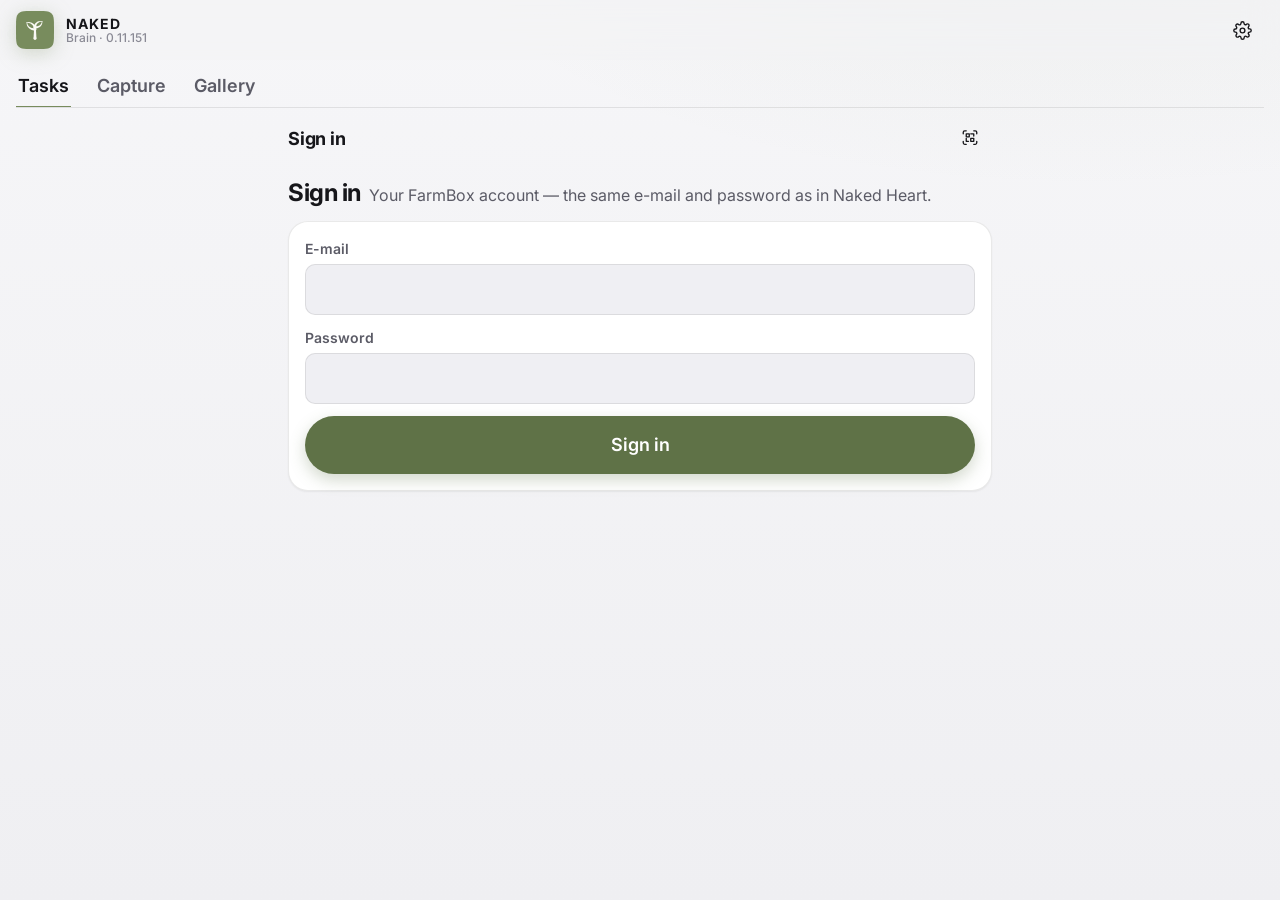
==== commit 87ed946f: "Naked Brain 0.11.151: Lighter sync and a cleaner look Released with scripts/release.ps1." ====
--- a/index.html
+++ b/index.html
@@ -1494,7 +1494,7 @@
   }
 
   // ─── VERSION CHECK ────────────────────────────────────────
-  const CURRENT_VERSION = '0.11.150';
+  const CURRENT_VERSION = '0.11.151';
   let updateAvailable = false;
 
   let lastSaid = null, notYetAt = 0;
@@ -1695,6 +1695,7 @@
   // Same idea as the console's Settings › Version log (release_note): one line per
   // release, what it changed, in plain words. Add the new release on top with each bump.
   const VERSION_LOG = [
+    ['0.11.151', '2026-11-21', 'Lighter sync and a cleaner look', 'Photos waiting to be sent no longer slow the phone down. The app opens faster on a weak signal. A gallery photo you discard is never sent. Buttons, fields and cards look cleaner, in the same green.'],
     ['0.11.150', '2026-11-19', 'Scouting photos from the gallery', 'Digital scouting: in a zone, Add photos from the gallery takes several photos at once, after the walk. Each one goes in the report of the day it was taken, up to 7 days back, traps too. What you add you may change or delete until the end of the day you add it.'],
     ['0.11.149', '2026-11-19', 'Green again', 'Naked Brain is green again, as before. The cleaner tabs stay: the open one is underlined, and a chosen answer, chip or setting has a green line instead of a filled colour.'],
     ['0.11.148', '2026-11-19', 'Blue, and zones by their number on scouting', 'Naked Brain takes the blue of Naked Heart: tabs underlined in blue and chosen items marked with a blue line. Digital scouting says Zone 1 to Zone 8 instead of the full zone name, to be more compact.'],
